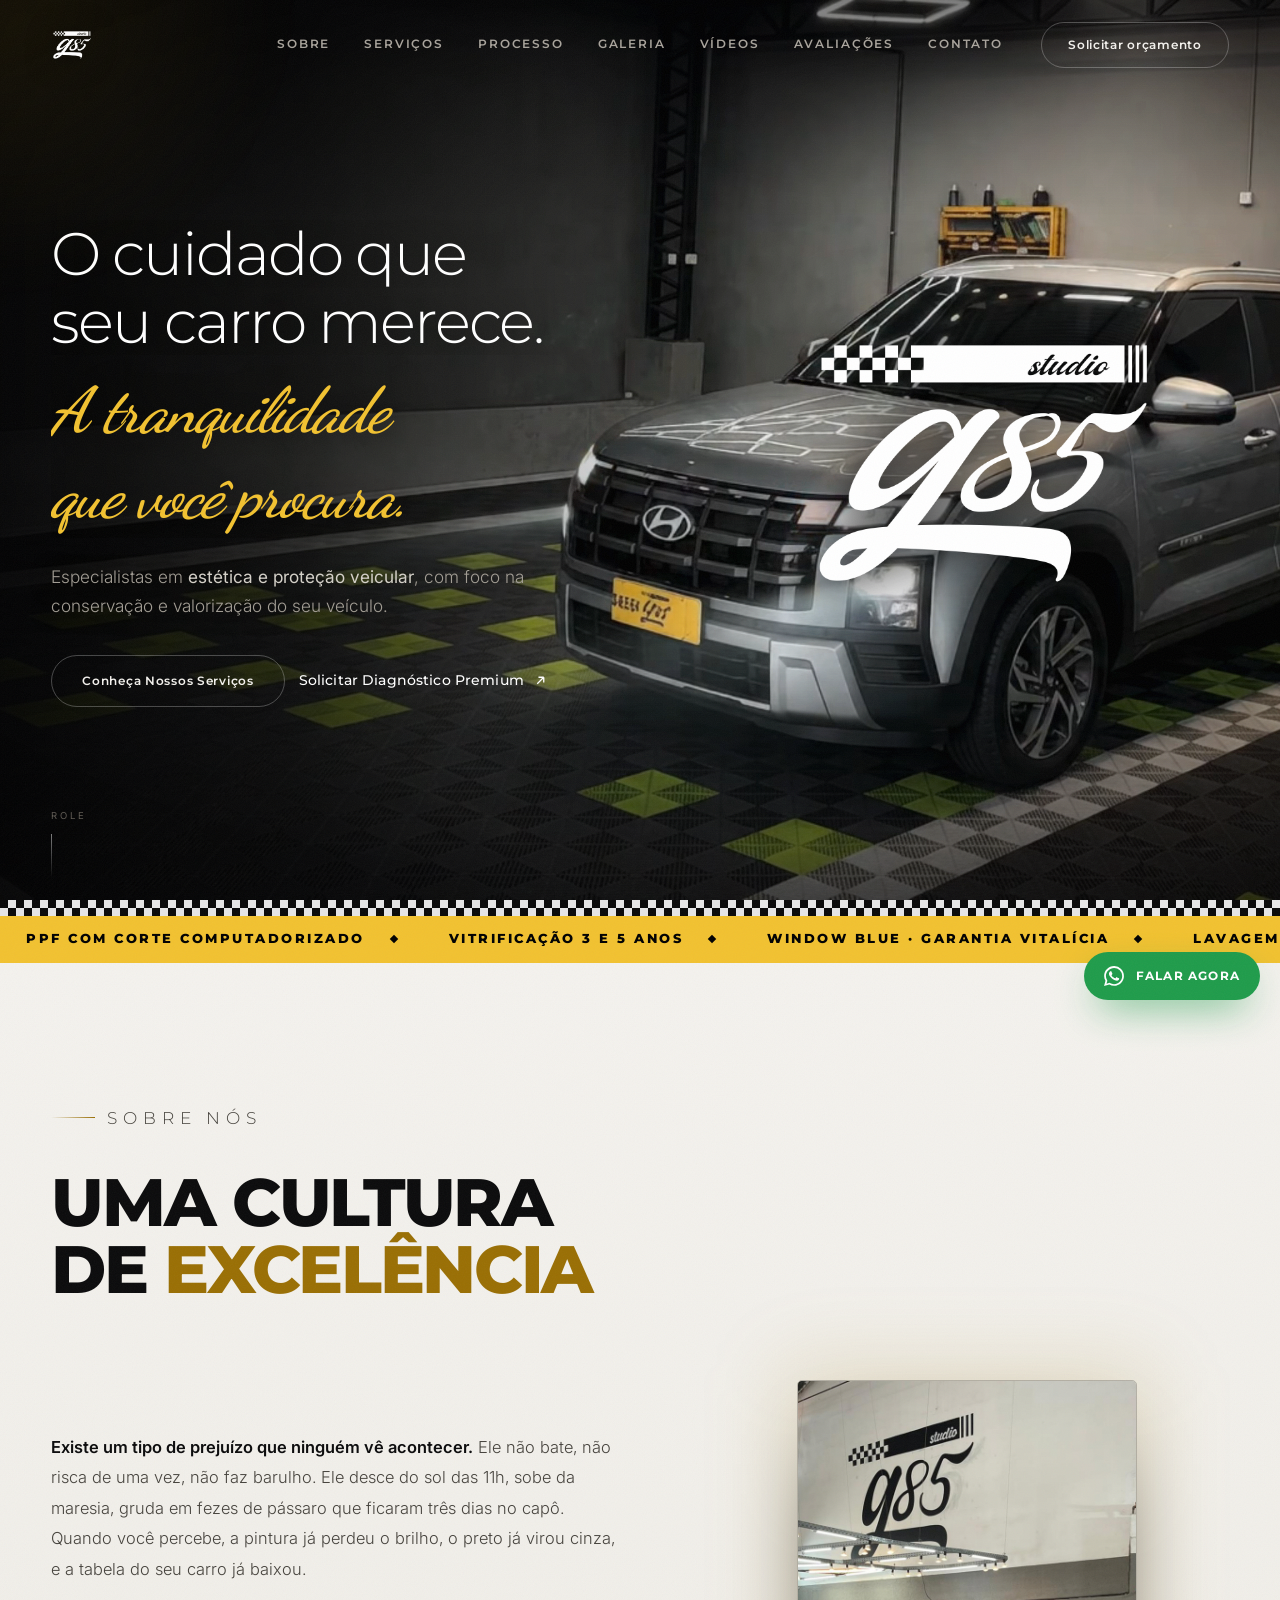
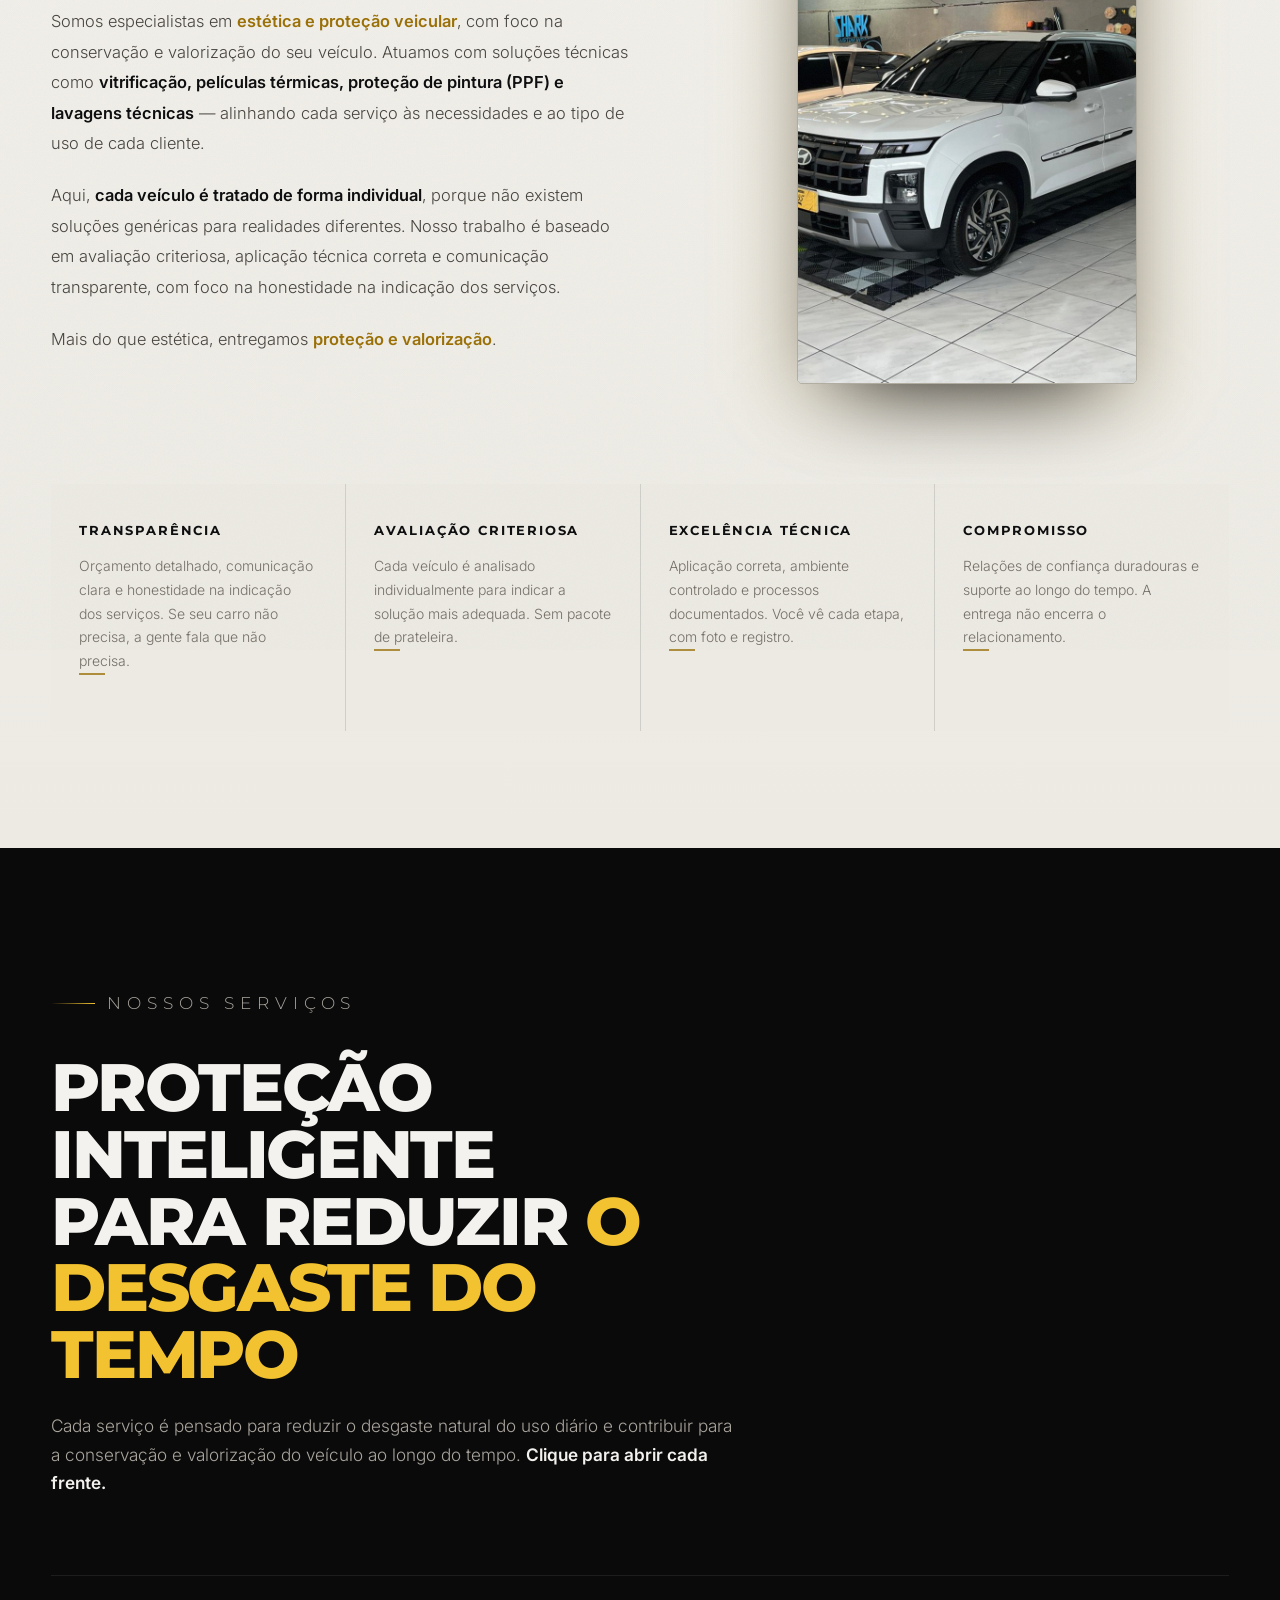
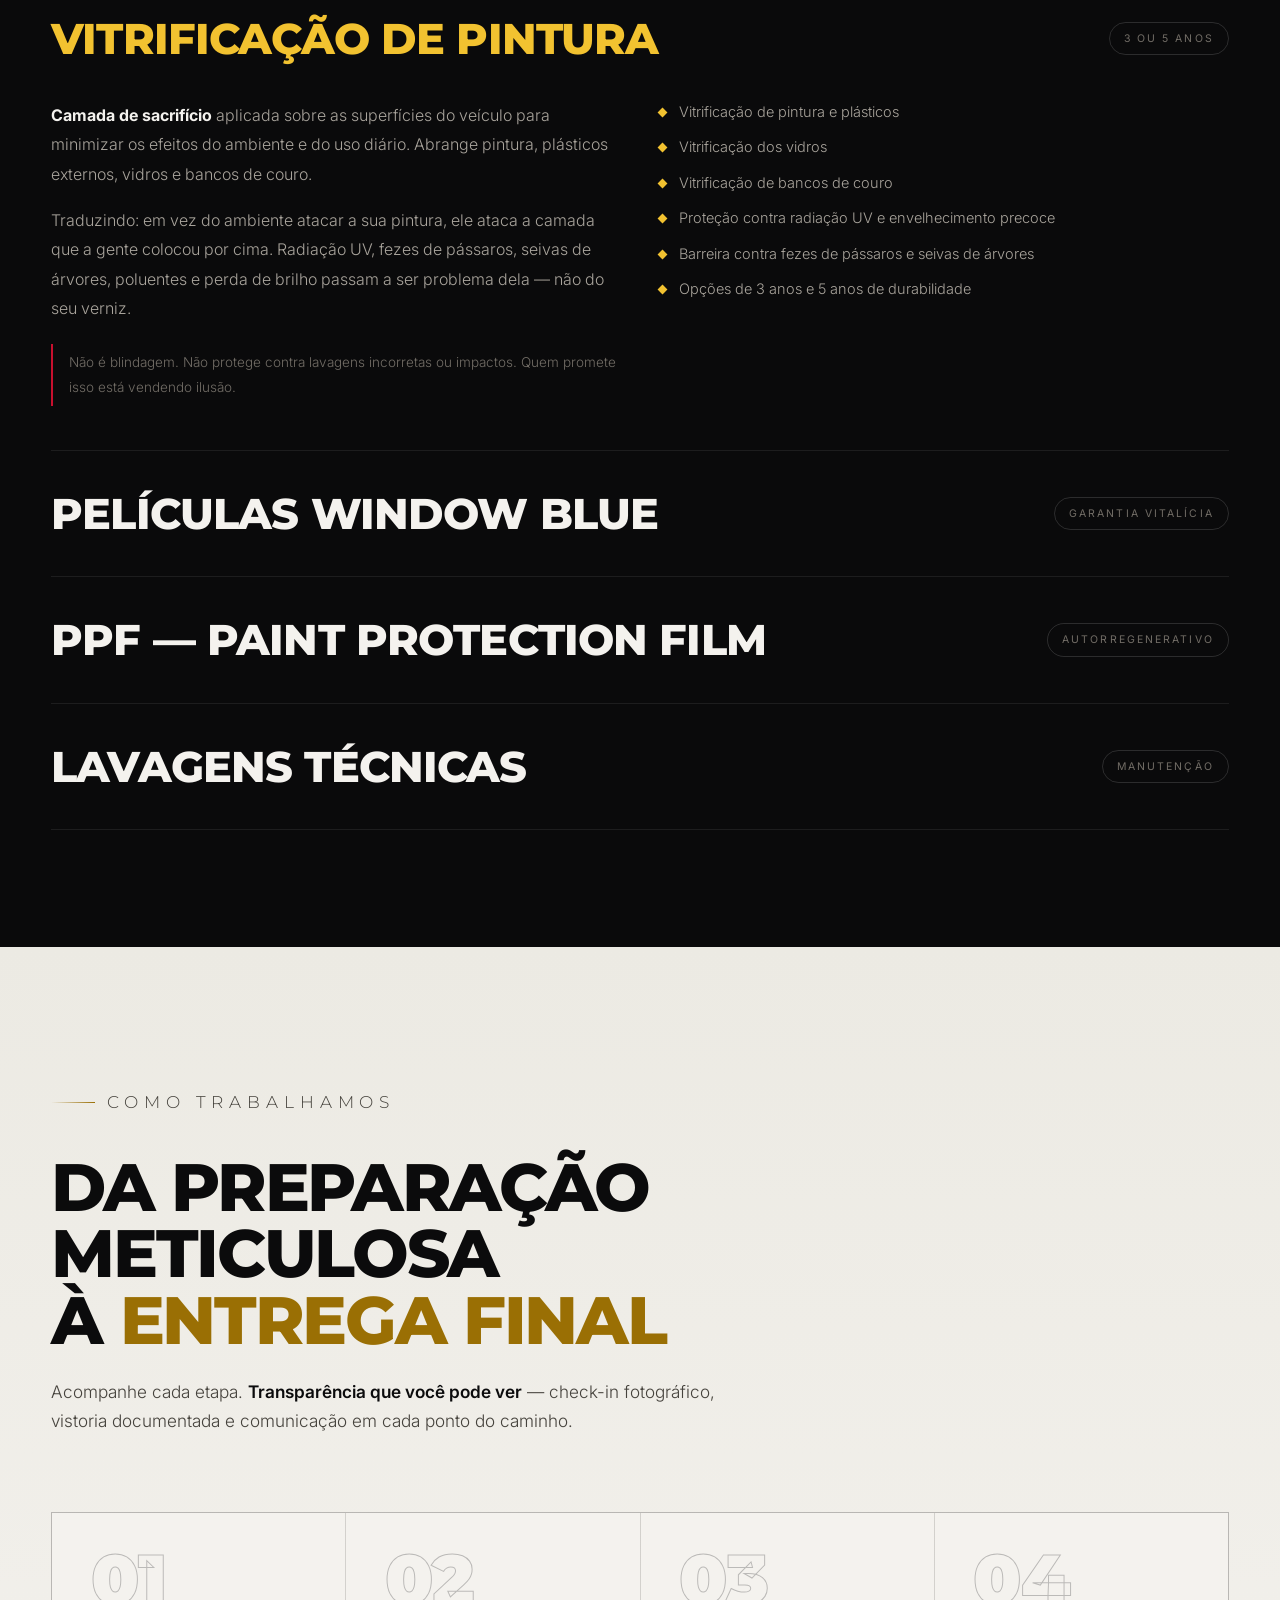
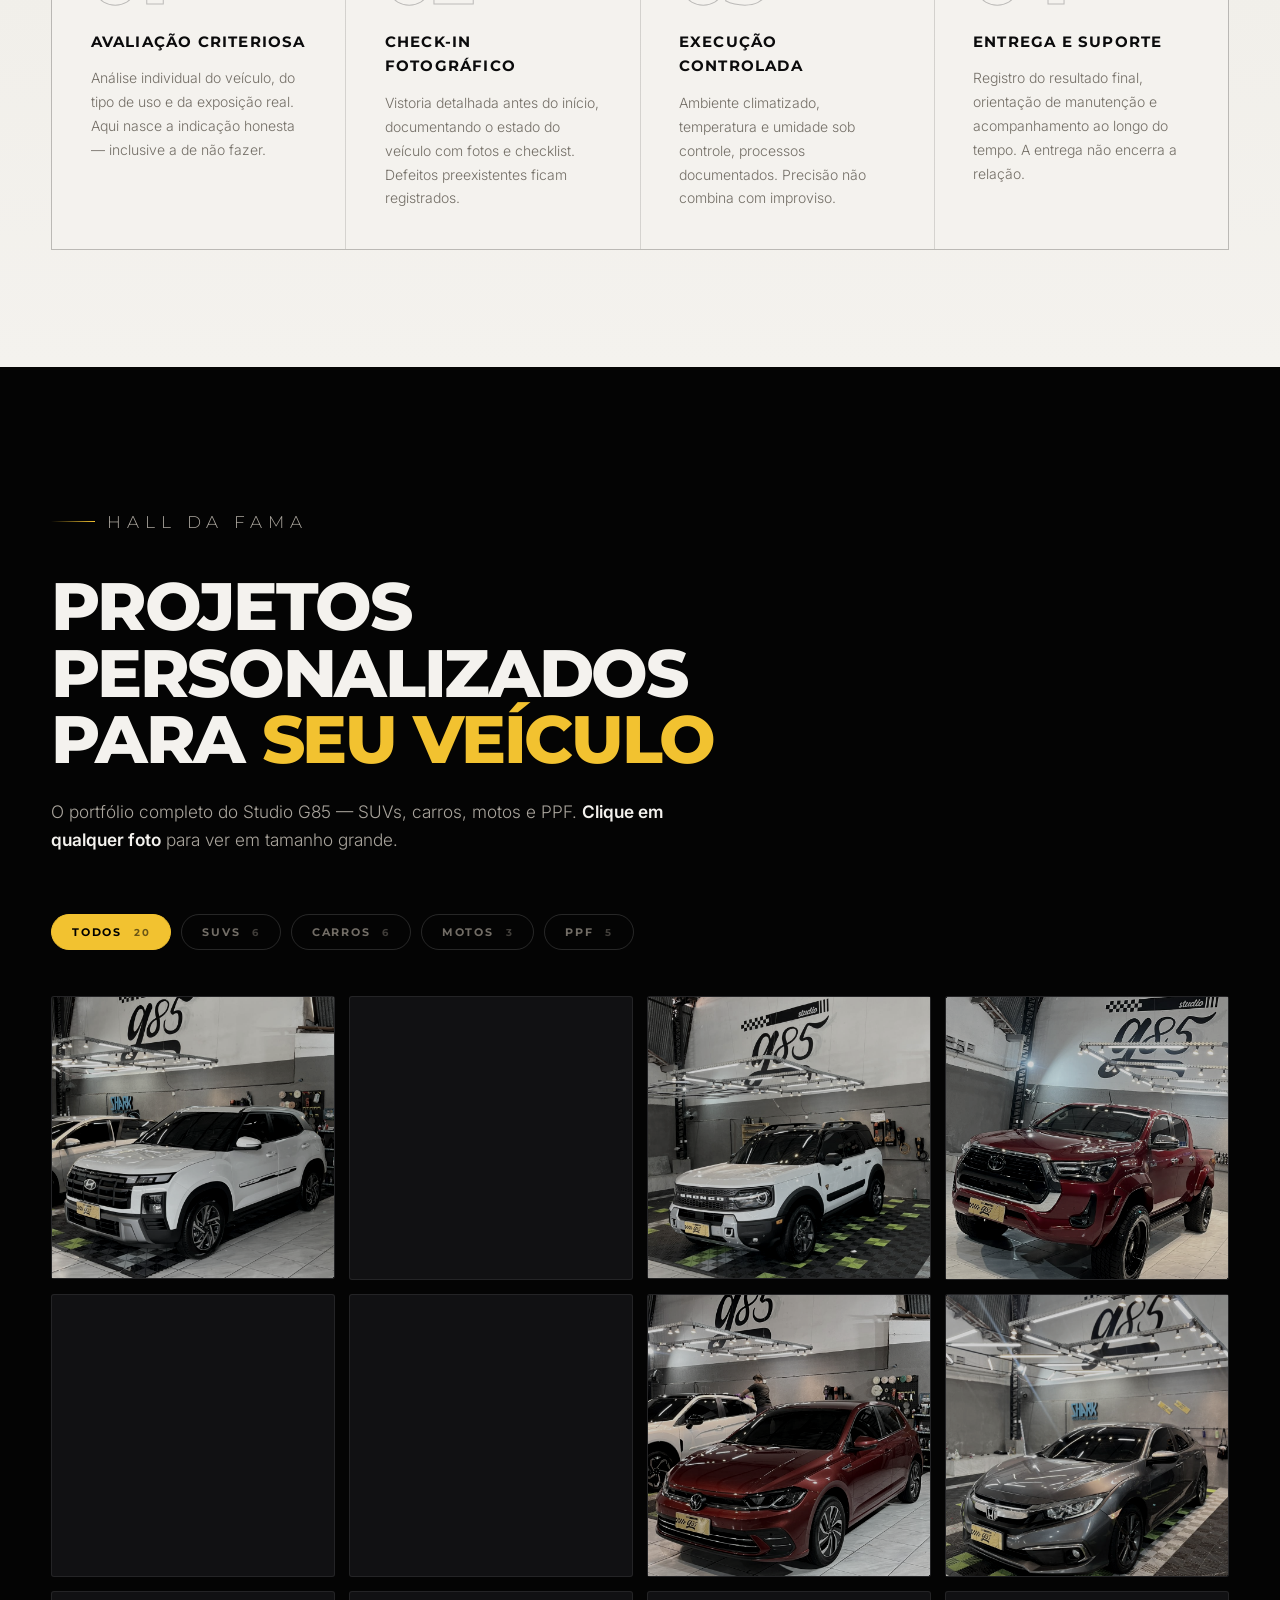
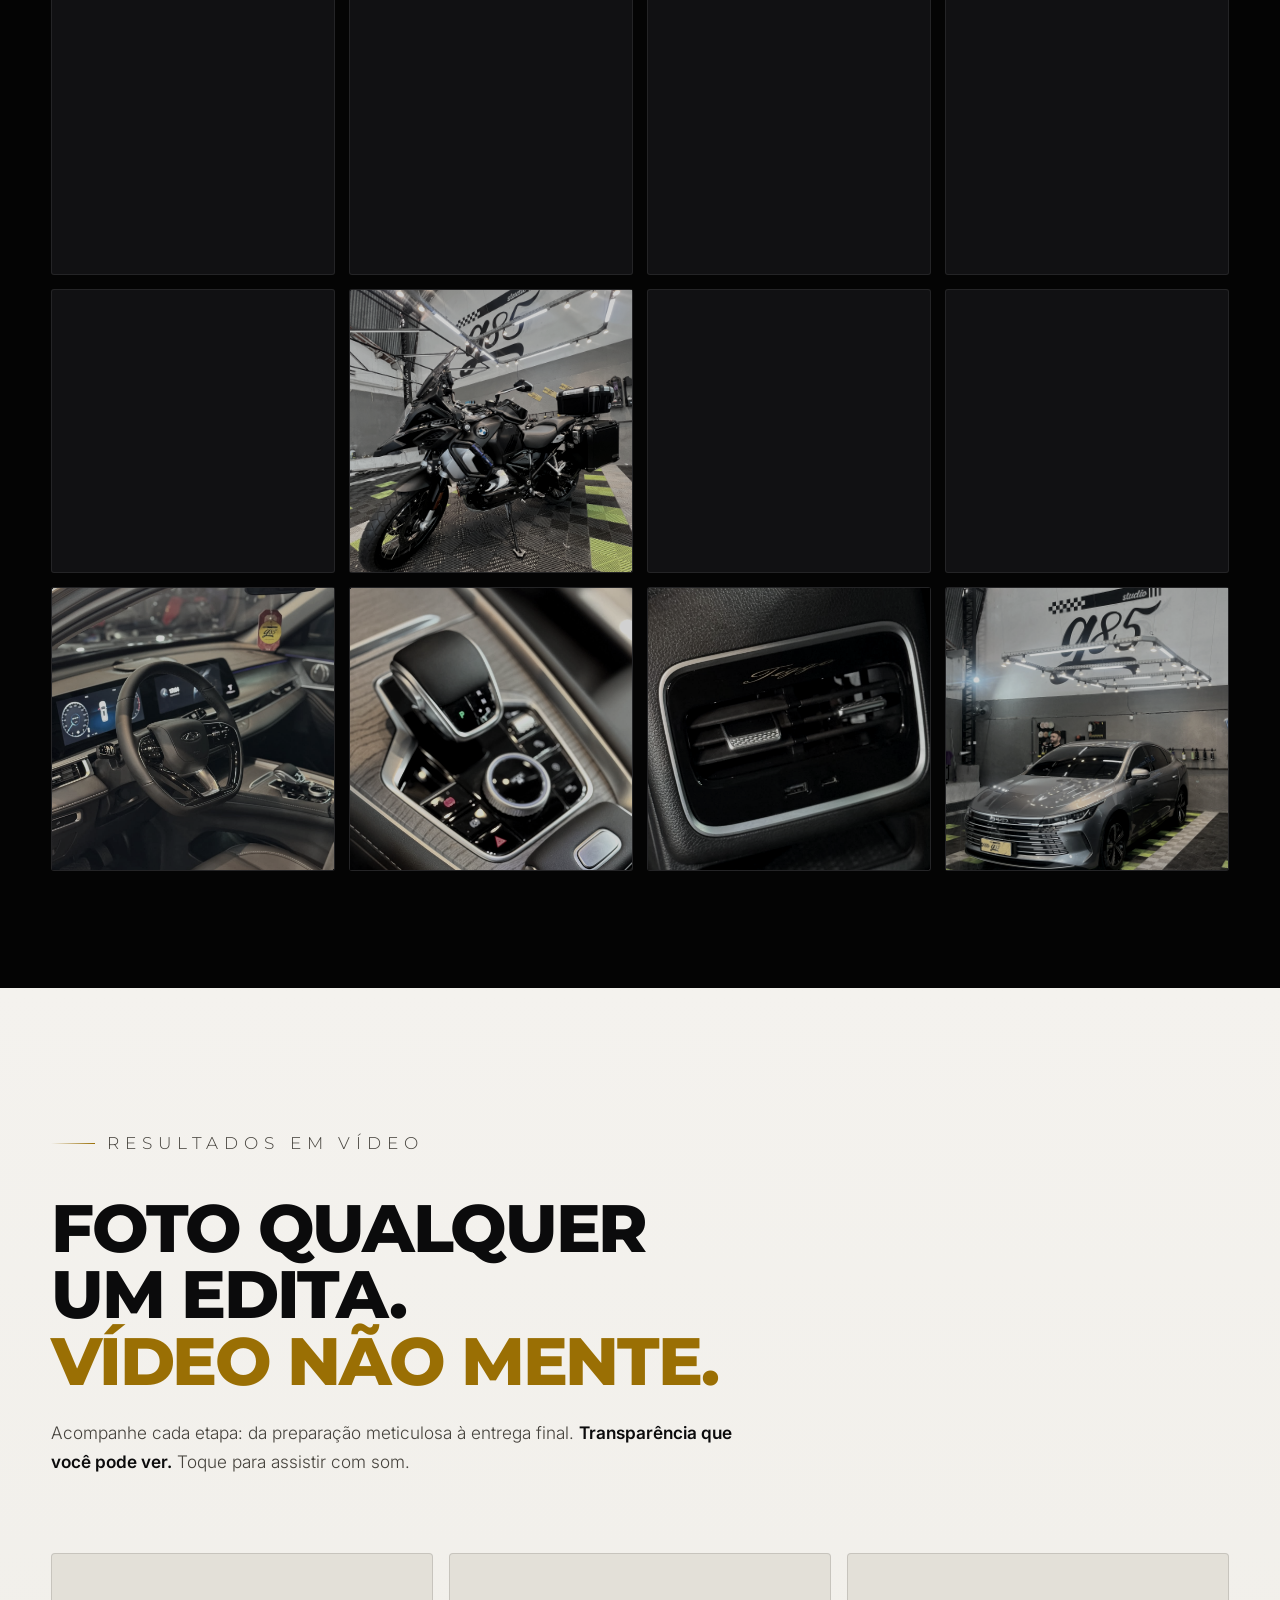
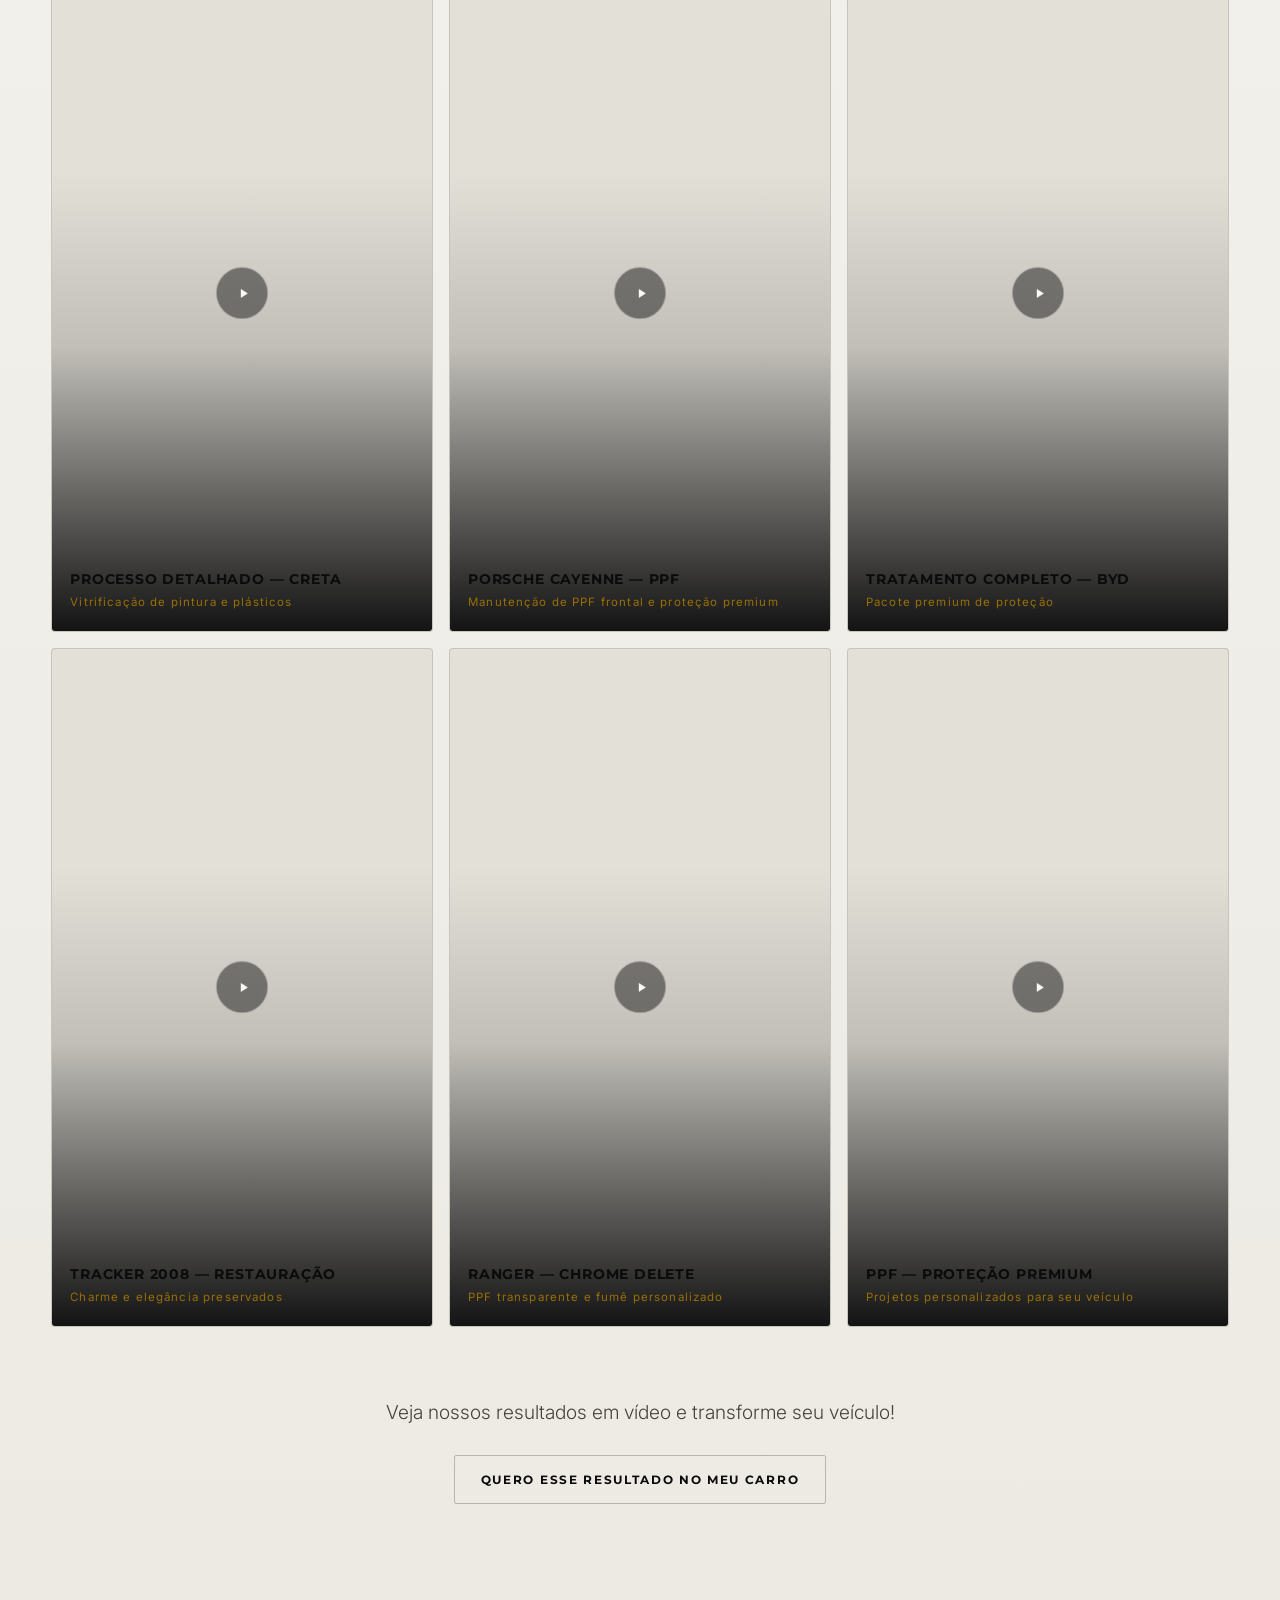
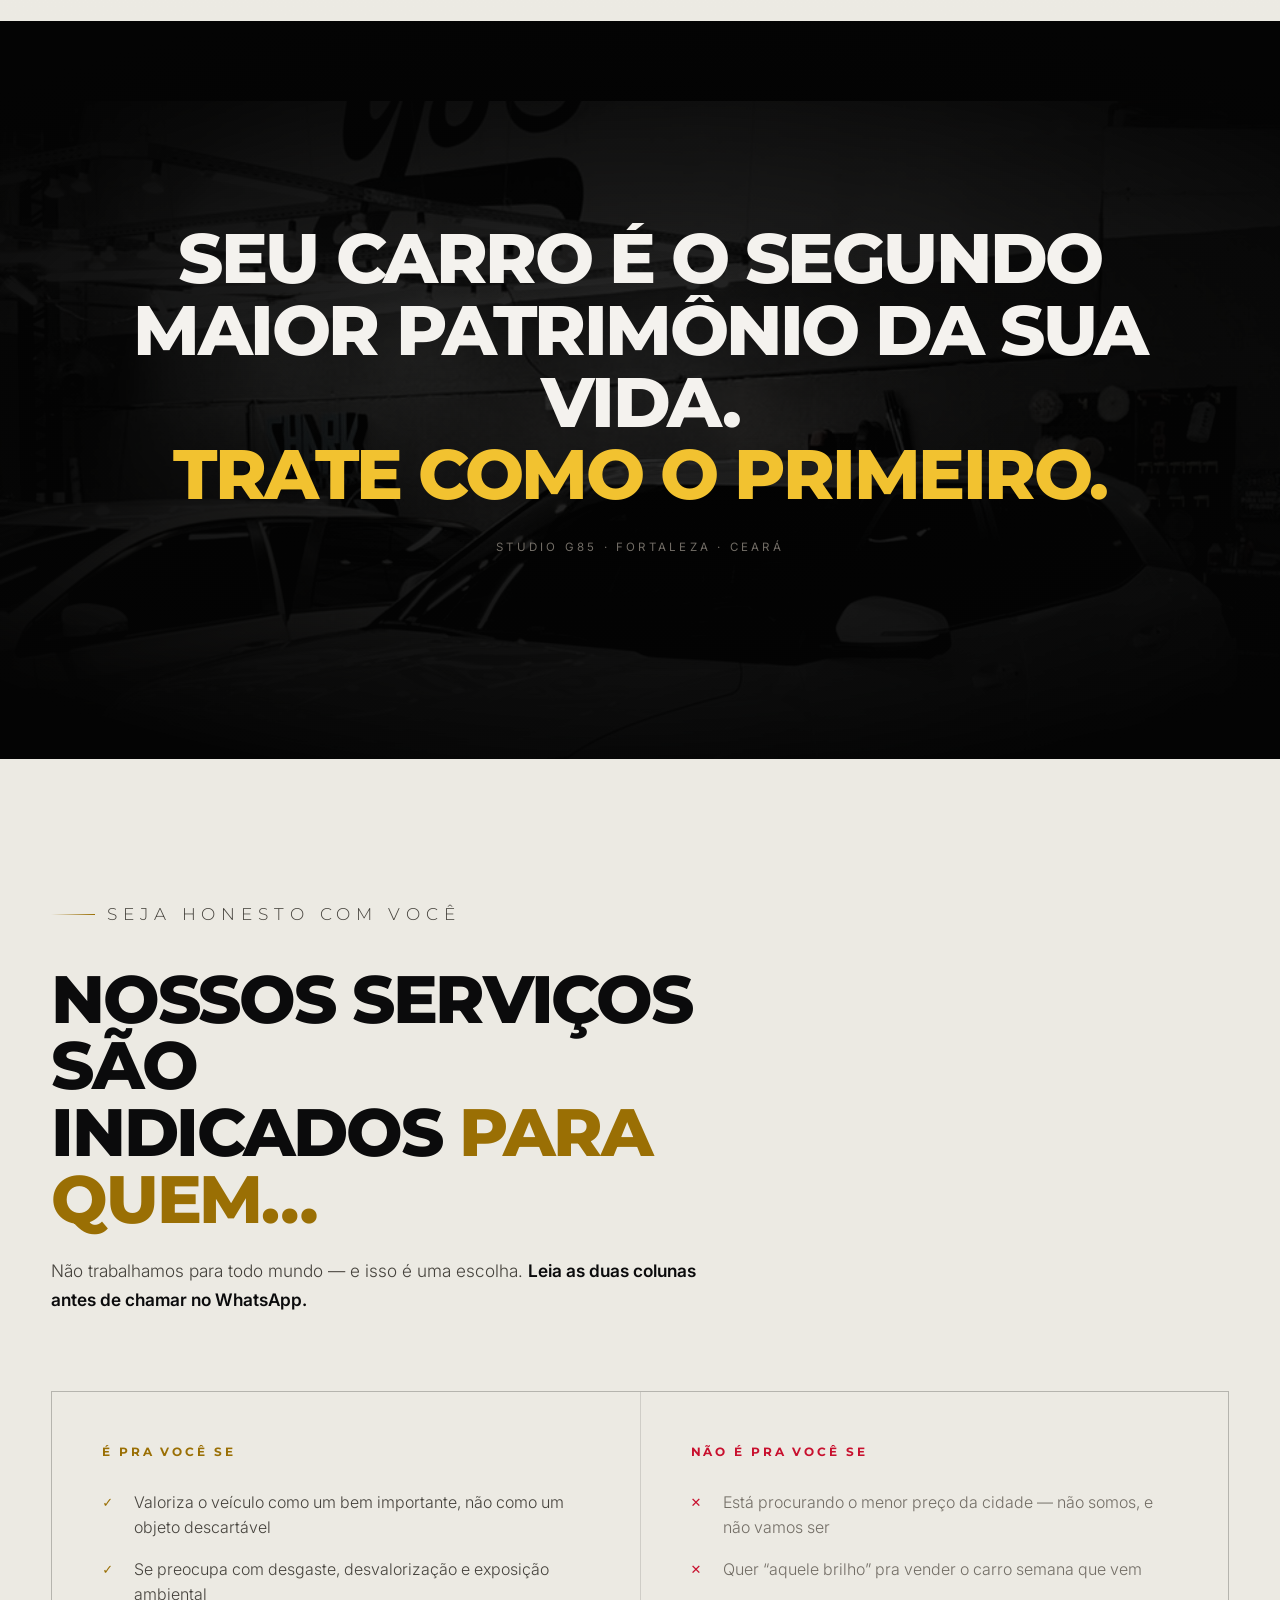
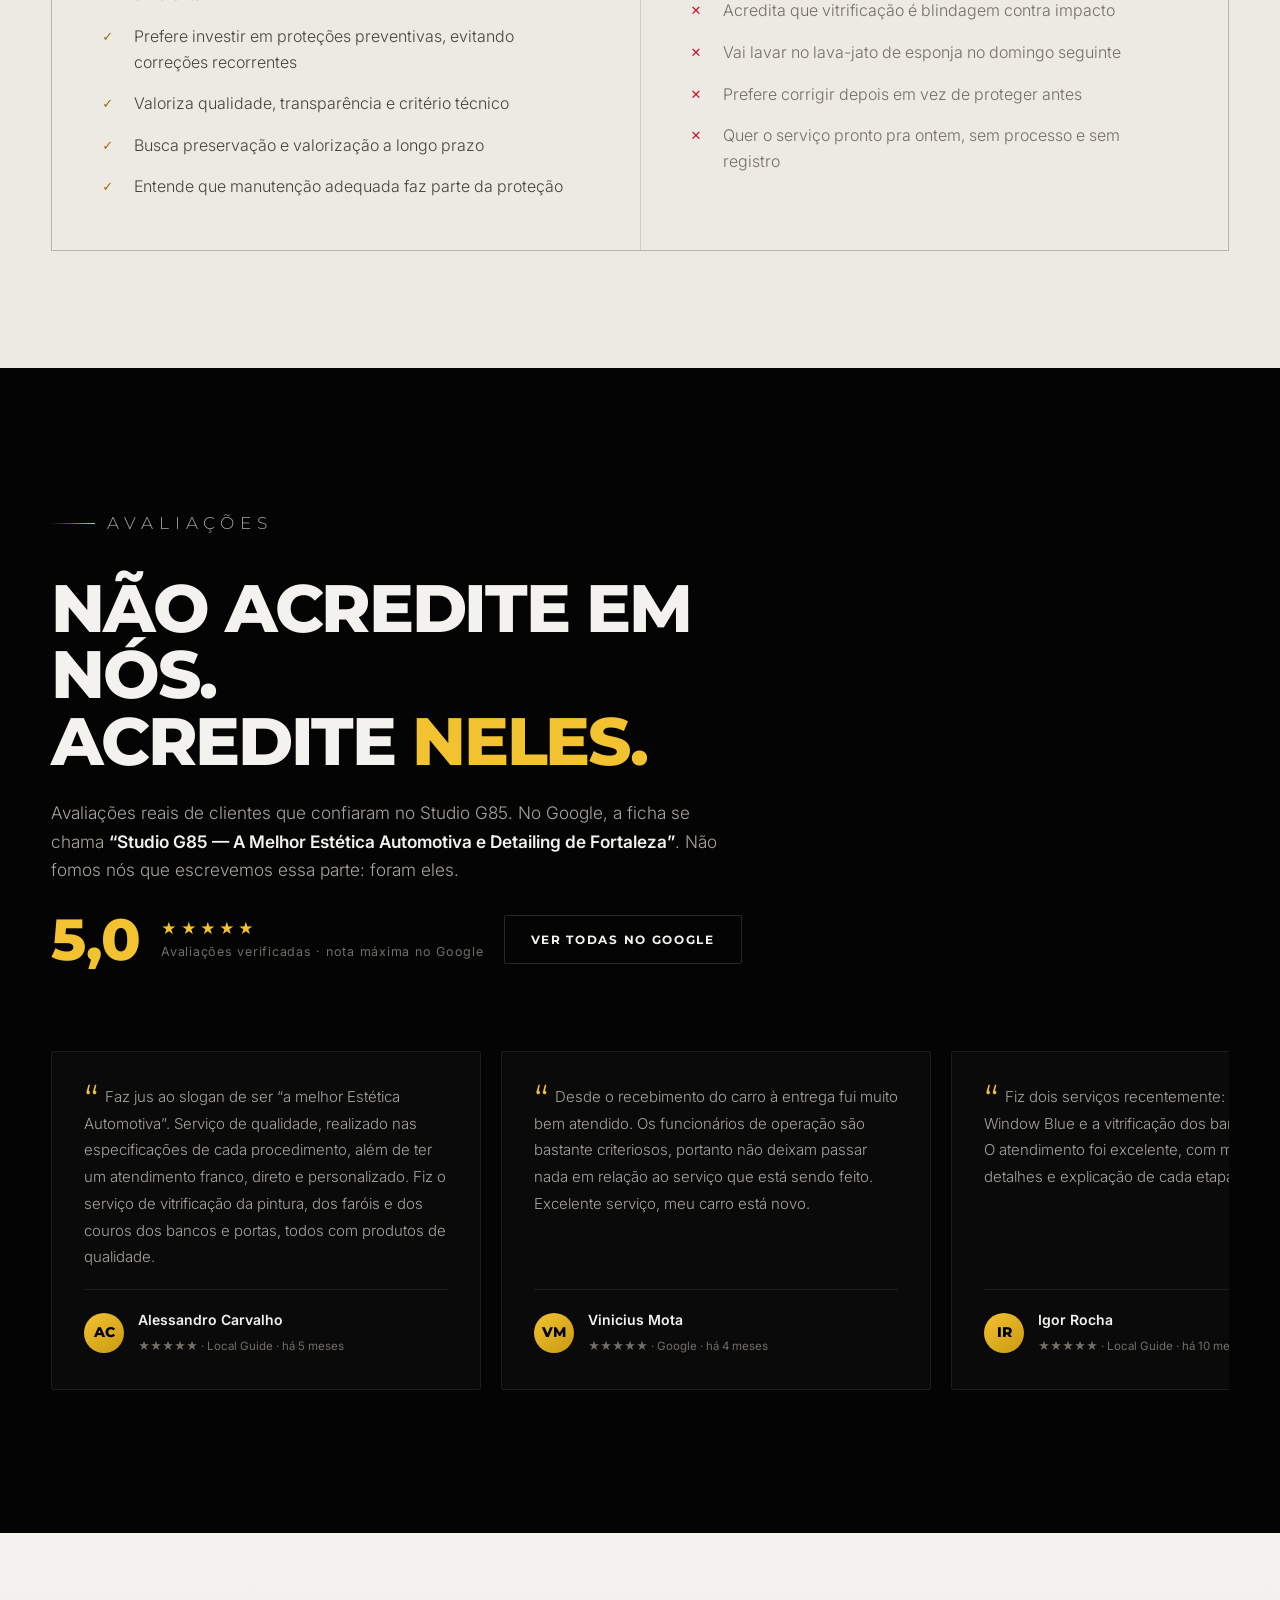
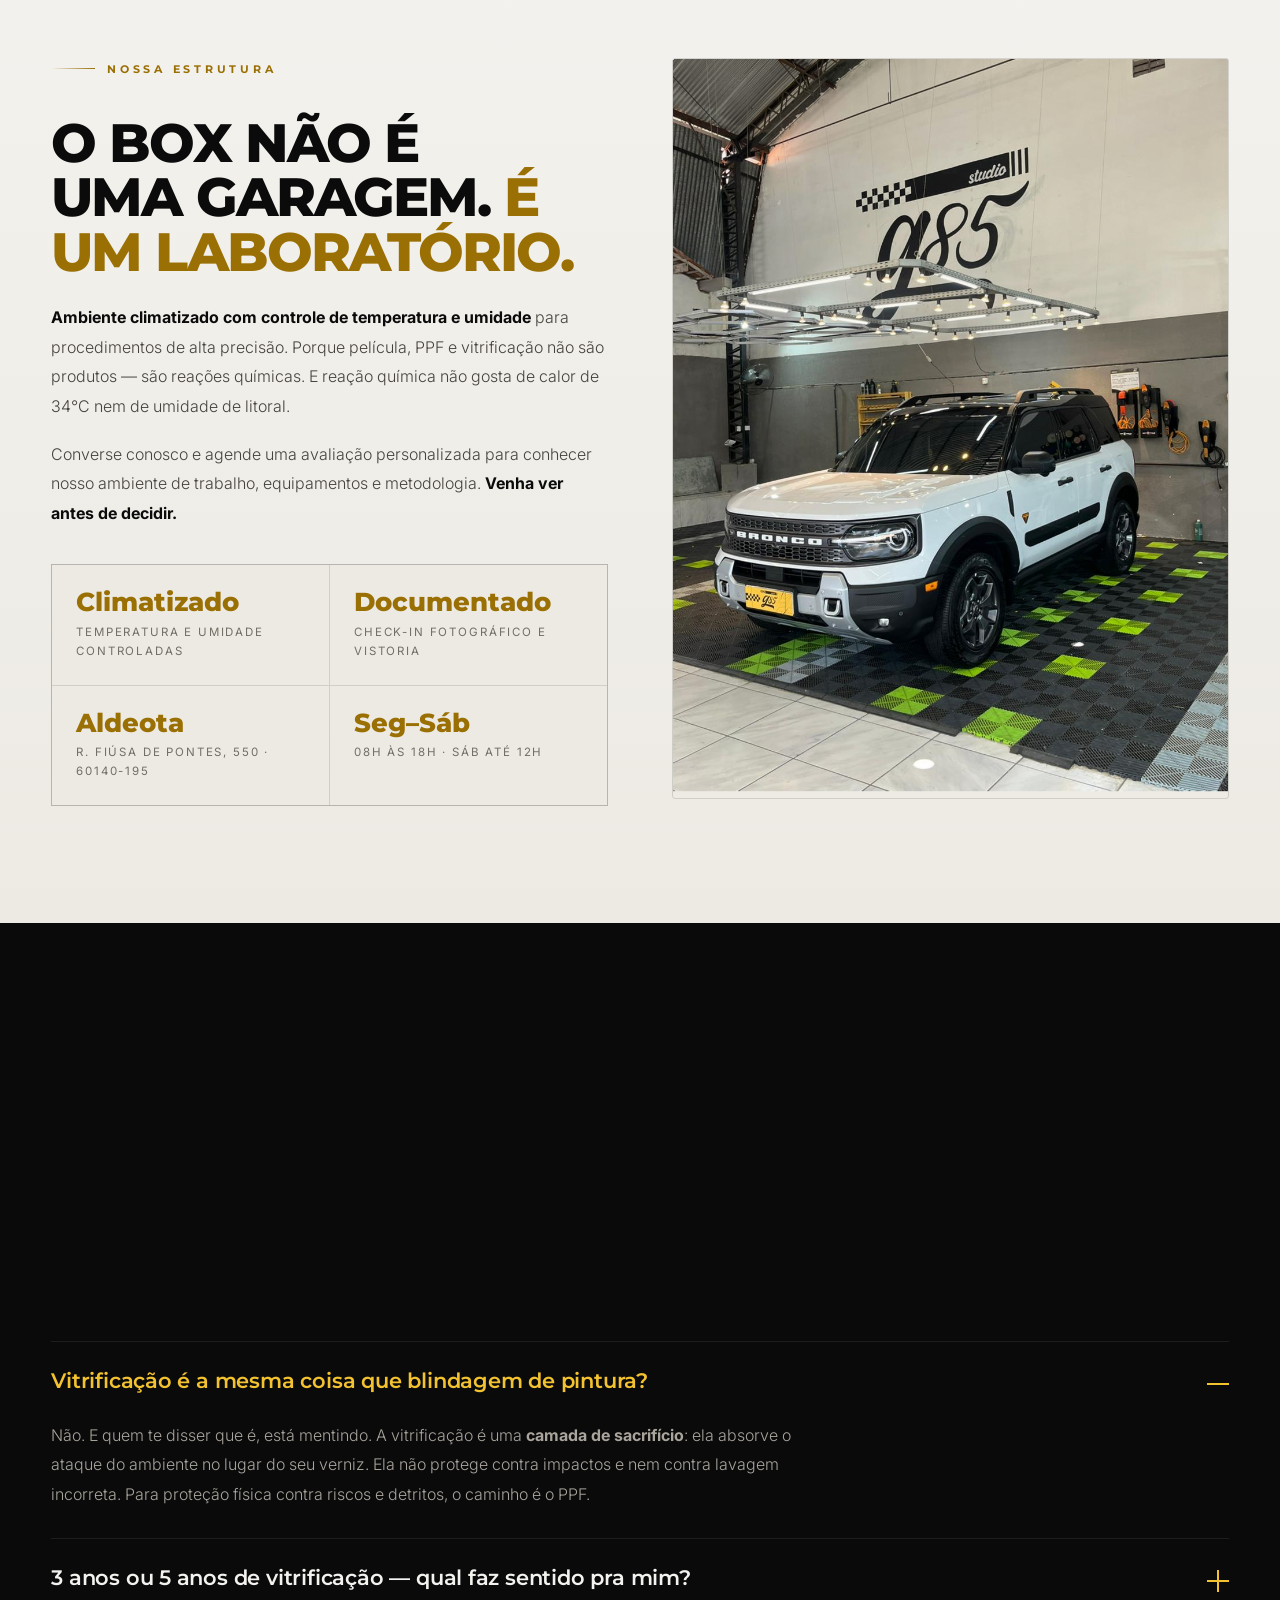
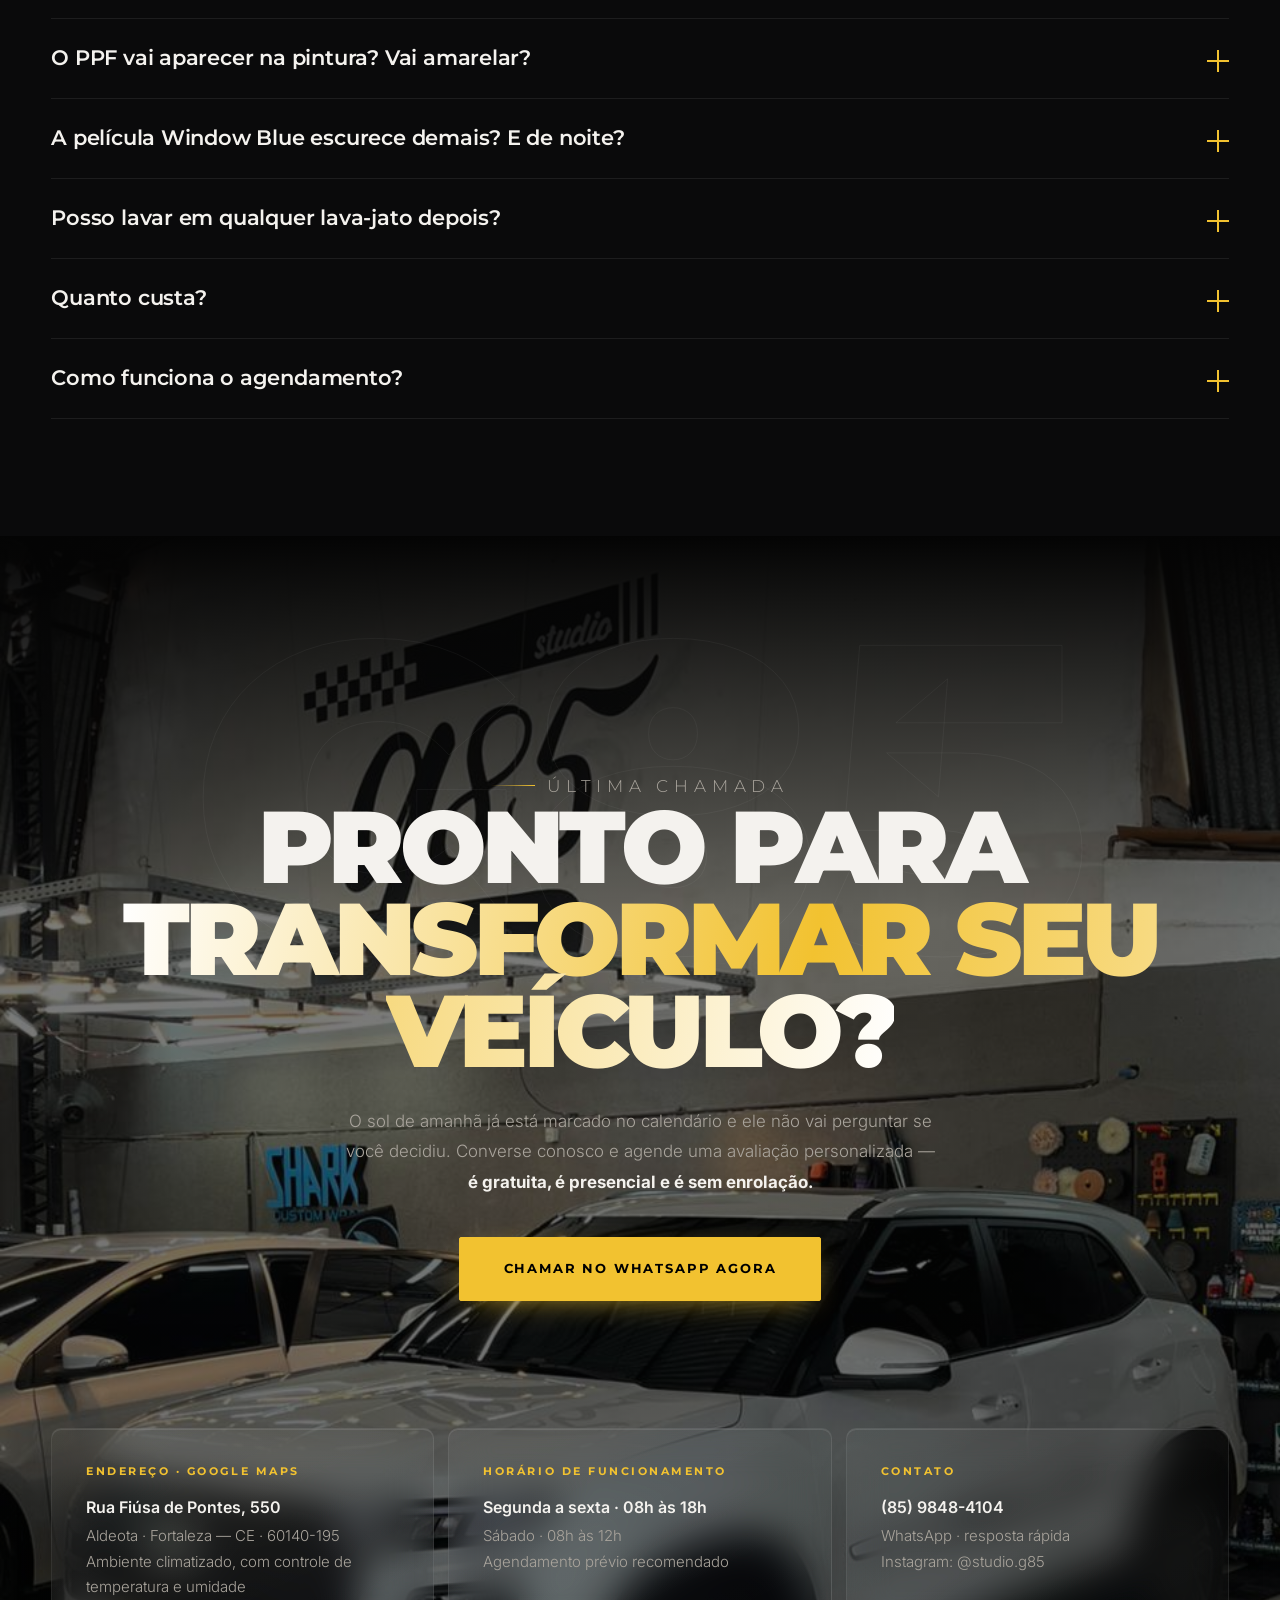
==== index.html @ 5be9460a "Conecta imagens e videos da pasta assets ao index.html Todas as referencias de midia apontavam para " ====
<!DOCTYPE html>
<html lang="pt-BR">
<head>
<meta charset="UTF-8">
<meta name="viewport" content="width=device-width, initial-scale=1.0">
<title>Studio G85 — Proteção, Estética e Valorização Automotiva | Fortaleza</title>
<meta name="description" content="O sol e a maresia de Fortaleza estão comendo a pintura do seu carro agora. Studio G85: PPF, vitrificação cerâmica, Window Blue e lavagem técnica em ambiente climatizado. Aldeota.">
<link rel="icon" type="image/png" href="assets/galeria/favicon.png">

<link rel="preconnect" href="https://fonts.googleapis.com">
<link rel="preconnect" href="https://fonts.gstatic.com" crossorigin>
<link href="https://fonts.googleapis.com/css2?family=Inter:wght@300;400;500;600;700&family=Montserrat:wght@300;400;500;600;700;800;900&family=Dancing+Script:wght@400;600;700&display=swap" rel="stylesheet">

<style>
/* ============================================================
   STUDIO G85 — SISTEMA DE DESIGN
   ============================================================ */
:root{
  --ink:#040404;
  --ink-2:#0a0a0b;
  --ink-3:#111113;
  --smoke:#1a1a1d;
  --stage:#0e0e10;
  --line:rgba(255,255,255,.08);
  --line-2:rgba(255,255,255,.14);
  --paper:#f4f2ee;
  --paper-dim:#a9a49c;
  --paper-mute:#726d66;
  --gold:#f2c230;
  --gold-deep:#c99a12;
  --blood:#c8102e;

  --f-display:'Montserrat',system-ui,sans-serif;
  --f-body:'Inter',system-ui,sans-serif;
  --f-script:'Dancing Script',cursive;

  --shell:min(1240px,92vw);
  --ease:cubic-bezier(.16,1,.3,1);
  --ease-io:cubic-bezier(.65,0,.35,1);
}

*,*::before,*::after{box-sizing:border-box;margin:0;padding:0}
html{scroll-behavior:smooth;-webkit-text-size-adjust:100%}
body{
  background:var(--ink);
  color:var(--paper);
  font-family:var(--f-body);
  font-size:16px;
  line-height:1.65;
  overflow-x:hidden;
  -webkit-font-smoothing:antialiased;
  text-rendering:optimizeLegibility;
}
img{max-width:100%;display:block}
a{color:inherit;text-decoration:none}
::selection{background:var(--gold);color:#000}

/* scrollbar */
::-webkit-scrollbar{width:10px}
::-webkit-scrollbar-track{background:#000}
::-webkit-scrollbar-thumb{background:#26262a;border-radius:99px;border:2px solid #000}
::-webkit-scrollbar-thumb:hover{background:var(--gold-deep)}

/* ---------- GRÃO + VINHETA GLOBAL ---------- */
.grain{
  position:fixed;inset:-150%;z-index:9998;pointer-events:none;opacity:.045;
  background-image:url("data:image/svg+xml,%3Csvg xmlns='http://www.w3.org/2000/svg' width='300' height='300'%3E%3Cfilter id='n'%3E%3CfeTurbulence type='fractalNoise' baseFrequency='.9' numOctaves='4'/%3E%3C/filter%3E%3Crect width='300' height='300' filter='url(%23n)'/%3E%3C/svg%3E");
  animation:grainShift 8s steps(10) infinite;
}
@keyframes grainShift{
  0%{transform:translate(0,0)}10%{transform:translate(-3%,-4%)}20%{transform:translate(-8%,2%)}
  30%{transform:translate(4%,-6%)}40%{transform:translate(-3%,7%)}50%{transform:translate(-8%,3%)}
  60%{transform:translate(6%,0)}70%{transform:translate(0,6%)}80%{transform:translate(3%,10%)}
  90%{transform:translate(-6%,4%)}100%{transform:translate(4%,-2%)}
}
.vignette{position:fixed;inset:0;z-index:9997;pointer-events:none;
  background:radial-gradient(125% 95% at 50% 45%,transparent 55%,rgba(0,0,0,.26) 100%)}

/* ---------- BARRA DE PROGRESSO ---------- */
.progress{position:fixed;top:0;left:0;height:2px;width:100%;z-index:9999;
  background:linear-gradient(90deg,var(--gold),#fff);transform:scaleX(0);transform-origin:0 50%;
  box-shadow:0 0 18px rgba(242,194,48,.7)}

/* ---------- LUZ QUE SEGUE O MOUSE ---------- */
.spotlight{position:fixed;width:620px;height:620px;border-radius:50%;z-index:1;pointer-events:none;
  background:radial-gradient(circle,rgba(242,194,48,.09),transparent 65%);
  filter:blur(28px);transform:translate3d(-50%,-50%,0);opacity:0;transition:opacity .6s}
body.pointer-fine .spotlight{opacity:1}

/* ============================================================
   NAV
   ============================================================ */
.nav{
  position:fixed;top:0;left:0;right:0;z-index:900;
  display:flex;align-items:center;justify-content:space-between;
  padding:22px calc((100vw - var(--shell))/2);
  transition:padding .5s var(--ease),background .5s var(--ease),border-color .5s;
  border-bottom:1px solid transparent;
}
.nav.stuck{
  padding:12px calc((100vw - var(--shell))/2);
  background:rgba(4,4,4,.78);
  backdrop-filter:blur(22px) saturate(160%);
  -webkit-backdrop-filter:blur(22px) saturate(160%);
  border-bottom-color:var(--line);
}
.nav__logo{height:42px;width:auto;transition:height .5s var(--ease);filter:drop-shadow(0 2px 14px rgba(0,0,0,.6))}
.nav.stuck .nav__logo{height:32px}
.nav__links{display:flex;gap:34px;align-items:center;
  position:absolute;left:50%;transform:translateX(-50%)}
.nav__links a{
  font-family:var(--f-display);font-size:11.5px;font-weight:600;letter-spacing:.16em;
  text-transform:uppercase;color:var(--paper-dim);position:relative;padding:6px 0;transition:color .35s;
}
.nav__links a::after{
  content:'';position:absolute;left:0;bottom:0;height:1px;width:100%;background:var(--gold);
  transform:scaleX(0);transform-origin:100% 50%;transition:transform .5s var(--ease);
}
.nav__links a:hover{color:var(--paper)}
.nav__links a:hover::after{transform:scaleX(1);transform-origin:0 50%}

.btn{
  display:inline-flex;align-items:center;gap:10px;position:relative;overflow:hidden;
  font-family:var(--f-display);font-size:12px;font-weight:700;letter-spacing:.14em;text-transform:uppercase;
  padding:14px 26px;border-radius:2px;border:1px solid var(--gold);color:#000;background:var(--gold);
  transition:transform .4s var(--ease),box-shadow .4s var(--ease),color .4s;
  box-shadow:0 8px 30px -12px rgba(242,194,48,.8);
  white-space:nowrap;cursor:pointer;
}
.btn::before{content:'';position:absolute;inset:0;background:#fff;transform:translateY(101%);transition:transform .5s var(--ease);z-index:-1}
.btn:hover{transform:translateY(-3px);box-shadow:0 16px 40px -14px rgba(242,194,48,.9)}
.btn:hover::before{transform:translateY(0)}
.btn--ghost{background:transparent;color:var(--paper);border-color:var(--line-2);box-shadow:none}
.btn--ghost::before{background:var(--paper)}
.btn--ghost:hover{color:#000;border-color:var(--paper)}
.btn span{position:relative;z-index:2}

/* botão pílula (nav) — no espírito da referência */
.btn--pill{
  background:transparent;color:var(--paper);border:1px solid rgba(255,255,255,.26);
  border-radius:99px;padding:12px 26px;box-shadow:none;
  font-size:12px;font-weight:600;letter-spacing:.06em;text-transform:none;
}
.btn--pill::before{background:var(--paper)}
.btn--pill:hover{color:#000;border-color:var(--paper);transform:translateY(-2px);box-shadow:none}

.nav__burger{display:none;flex-direction:column;gap:5px;background:none;border:0;cursor:pointer;padding:8px}
.nav__burger i{display:block;width:24px;height:2px;background:var(--paper);transition:transform .4s var(--ease),opacity .3s}
.nav__burger.open i:nth-child(1){transform:translateY(7px) rotate(45deg)}
.nav__burger.open i:nth-child(2){opacity:0}
.nav__burger.open i:nth-child(3){transform:translateY(-7px) rotate(-45deg)}


/* ============================================================
   HERO
   ============================================================ */
/* palco: moldura arredondada sobre fundo grafite */
.hero{background:#020203;min-height:min(100svh,var(--heroH,100svh));display:flex}
.hero__stage{
  position:relative;flex:1;display:flex;align-items:center;
  overflow:hidden;isolation:isolate;
  padding:clamp(112px,14vh,160px) 0 clamp(88px,11vh,120px);
  background:#020203;
}

/* foto de fundo: carro à direita, parede vazia à esquerda para o texto */
.hero__bg{position:absolute;inset:0;z-index:0;overflow:hidden}
.hero__bgInner{position:absolute;inset:0}
.hero__bg img,.hero__bg video{
  width:100%;height:100%;object-fit:cover;object-position:center;
  filter:contrast(1.03) brightness(1.01) saturate(1.05);
  display:block;
}
/* o vídeo entra por cima do poster com um fade quando começa a tocar */
.hero__bg video{position:absolute;inset:0;opacity:0;transition:opacity 1.1s var(--ease)}
.hero__bg video.ready{opacity:1}
/* scrim direcional: apaga a esquerda, preserva o carro à direita */
.hero__stage::after{
  content:'';position:absolute;inset:0;z-index:1;pointer-events:none;
  background:
    linear-gradient(90deg,rgba(2,2,3,.9) 0%,rgba(2,2,3,.66) 22%,rgba(2,2,3,.26) 42%,transparent 58%),
    linear-gradient(180deg,rgba(2,2,3,.52) 0%,transparent 24%),
    linear-gradient(0deg,rgba(2,2,3,.6) 0%,transparent 26%);
}
@media(max-width:900px){
  .hero__bg img,.hero__bg video{object-position:70% 60%}
  .hero__stage::after{
    background:
      linear-gradient(180deg,rgba(2,2,3,.86) 0%,rgba(2,2,3,.6) 40%,rgba(2,2,3,.2) 60%,rgba(2,2,3,.82) 100%);
  }
}

/* conteúdo alinhado à esquerda, na mesma coluna da logo do nav */
.hero__content{position:relative;z-index:3;width:var(--shell);margin:0 auto;text-align:left}
.hero__content>*{max-width:min(660px,92%)}
.eyebrow{
  display:inline-flex;align-items:center;gap:12px;margin-bottom:22px;
  font-family:var(--f-display);font-size:11px;font-weight:700;letter-spacing:.34em;text-transform:uppercase;
  color:var(--gold);
}
.eyebrow::before{content:'';width:44px;height:1px;background:linear-gradient(90deg,transparent,var(--gold))}
/* variação da hero: neutra e centralizada */
.hero .eyebrow{margin-bottom:26px;font-size:10.5px;font-weight:600;letter-spacing:.32em;color:var(--paper-mute)}
.hero .eyebrow::before{width:34px;background:linear-gradient(90deg,transparent,rgba(255,255,255,.4))}
.hero .eyebrow::after{content:'';width:34px;height:1px;background:linear-gradient(270deg,transparent,rgba(255,255,255,.4))}

.hero__logo{
  height:clamp(58px,8.4vw,104px);width:auto;margin-bottom:clamp(20px,2.6vw,32px);
  filter:
    drop-shadow(0 0 16px rgba(0,0,0,.55))
    drop-shadow(0 0 46px rgba(0,0,0,.4))
    drop-shadow(0 8px 26px rgba(0,0,0,.3));
}

/* >>> EXPERIMENTO: logo à direita do texto (apenas desktop) <<< */
@media(min-width:761px){
  .hero__content{display:flex;align-items:center;gap:clamp(32px,5vw,76px)}
  .hero__content>*{max-width:none}
  .hero__txt{flex:1 1 0;min-width:0;max-width:660px}
  .hero__logo{
    order:2;flex:0 0 clamp(285px,31%,440px);
    width:clamp(285px,31%,440px);height:auto;margin-bottom:0;
    transform:translateX(clamp(0px,2vw,32px));
  }
}
/* >>> FIM DO EXPERIMENTO <<< */

h1.hero__title{
  font-family:var(--f-display);font-weight:300;
  font-size:clamp(2.05rem,4.9vw,3.75rem);line-height:1.12;letter-spacing:-.032em;
  color:#fff;text-shadow:0 4px 40px rgba(0,0,0,.7);
  text-wrap:balance;
}
/* segunda linha manuscrita, como no site.
   display:block + line-height folgado para os descendentes (q, ç, p)
   caberem dentro da máscara de reveal (.lines span{overflow:hidden}) */
h1.hero__title em{
  font-family:var(--f-script);font-style:italic;font-weight:600;color:var(--gold);
  font-size:1.06em;line-height:1.34;display:block;
  margin-top:.16em;padding-top:.04em;
  text-wrap:balance;
}

.hero__sub{
  margin:24px 0 0;max-width:46ch;font-weight:300;line-height:1.7;
  font-size:clamp(1rem,1.35vw,1.12rem);color:#a29d94;
  text-shadow:0 2px 22px rgba(0,0,0,.8);
  text-wrap:pretty;
}
.hero__sub b{color:#d5d1c9;font-weight:400}

.hero__cta{display:flex;flex-wrap:wrap;gap:14px;margin-top:34px;align-items:center}
.hero__cta .btn{padding:15px 30px}

.link-cta{
  display:inline-flex;align-items:center;gap:10px;margin-top:38px;position:relative;
  font-family:var(--f-display);font-size:14px;font-weight:500;letter-spacing:.01em;color:#fff;
}
.link-cta svg{width:13px;height:13px;transition:transform .5s var(--ease)}
.link-cta::after{content:'';position:absolute;left:0;bottom:-7px;height:1px;width:100%;
  background:rgba(255,255,255,.45);transform:scaleX(0);transform-origin:100% 50%;
  transition:transform .6s var(--ease)}
.link-cta:hover::after{transform:scaleX(1);transform-origin:0 50%}
.link-cta:hover svg{transform:translate(4px,-4px)}

.scrollhint{position:absolute;bottom:22px;left:calc((100% - var(--shell))/2);z-index:4;
  display:flex;flex-direction:column;align-items:flex-start;gap:10px;
  font-size:9.5px;letter-spacing:.3em;text-transform:uppercase;color:#615c55}
.scrollhint i{display:block;width:1px;height:44px;background:linear-gradient(180deg,rgba(255,255,255,.5),transparent);
  animation:drop 2.2s var(--ease-io) infinite}
@keyframes drop{0%{transform:scaleY(0);transform-origin:0 0}45%{transform:scaleY(1);transform-origin:0 0}
  55%{transform:scaleY(1);transform-origin:0 100%}100%{transform:scaleY(0);transform-origin:0 100%}}

/* ============================================================
   MARQUEE / FAIXA QUADRICULADA
   ============================================================ */
.checker{height:16px;width:100%;
  background:
    repeating-conic-gradient(#fff 0 25%,#0a0a0a 0 50%) 0 0/16px 16px;
  opacity:.9}
.marquee{background:var(--gold);color:#000;overflow:hidden;padding:13px 0;position:relative;z-index:5}
.marquee__track{display:flex;gap:0;width:max-content;animation:slide 32s linear infinite}
.marquee:hover .marquee__track{animation-play-state:paused}
@keyframes slide{to{transform:translateX(-50%)}}
.marquee span{
  font-family:var(--f-display);font-weight:800;font-size:12.5px;letter-spacing:.2em;text-transform:uppercase;
  padding:0 26px;display:inline-flex;align-items:center;gap:26px;white-space:nowrap;
}
.marquee span::after{content:'';width:6px;height:6px;background:#000;transform:rotate(45deg)}

/* ============================================================
   ESTRUTURA DE SEÇÃO
   ============================================================ */
section{position:relative}
.shell{width:var(--shell);margin:0 auto}
.pad{padding:clamp(90px,13vh,160px) 0}
.sechead{margin-bottom:clamp(46px,6vw,80px);max-width:72ch}
.sechead h2{
  font-family:var(--f-display);font-weight:800;text-transform:uppercase;
  font-size:clamp(2rem,5.2vw,4.2rem);line-height:1;letter-spacing:-.035em;margin-top:16px;
}
.sechead h2 em{font-style:normal;color:var(--gold)}
.sechead p{margin-top:24px;color:var(--paper-dim);font-size:clamp(1rem,1.35vw,1.14rem);font-weight:300;max-width:62ch}
.sechead p b{color:var(--paper);font-weight:600}

/* número gigante de fundo */
.ghostnum{
  position:absolute;font-family:var(--f-display);font-weight:900;font-size:clamp(14rem,34vw,30rem);
  line-height:.75;color:transparent;-webkit-text-stroke:1px rgba(255,255,255,.045);
  pointer-events:none;user-select:none;z-index:0;
}

/* ============================================================
   REVEALS
   ============================================================ */
.r{opacity:0;transform:translateY(46px);transition:opacity 1s var(--ease),transform 1.1s var(--ease)}
.r.in{opacity:1;transform:none}
.r-l{opacity:0;transform:translateX(-56px)}
.r-l.in{opacity:1;transform:none;transition:opacity 1s var(--ease),transform 1.1s var(--ease)}
.r-r{opacity:0;transform:translateX(56px)}
.r-r.in{opacity:1;transform:none;transition:opacity 1s var(--ease),transform 1.1s var(--ease)}
.r-s{opacity:0;transform:scale(1.09)}
.r-s.in{opacity:1;transform:none;transition:opacity 1.2s var(--ease),transform 1.5s var(--ease)}
/* revelação por linha de texto */
.lines span{display:block;overflow:hidden}
.lines span i{display:block;font-style:inherit;transform:translateY(105%);transition:transform 1.1s var(--ease)}
.lines.in span i{transform:none}
.lines.in span:nth-child(2) i{transition-delay:.09s}
.lines.in span:nth-child(3) i{transition-delay:.18s}
.lines.in span:nth-child(4) i{transition-delay:.27s}

/* ============================================================
   MANIFESTO (SOBRE)
   ============================================================ */
#sobre{background:linear-gradient(180deg,var(--ink) 0%,var(--ink-2) 100%)}
.manifesto{display:grid;grid-template-columns:1.05fr .95fr;gap:clamp(40px,6vw,86px);align-items:center}
@media(max-width:900px){.manifesto{grid-template-columns:1fr}}
.manifesto__txt p{color:var(--paper-dim);font-weight:300;margin-top:22px;font-size:1.03rem;line-height:1.85}
.manifesto__txt p b{color:var(--paper);font-weight:600}
.manifesto__txt p mark{background:none;color:var(--gold);font-weight:600}

.manifesto__media{position:relative}
.manifesto__media img{border-radius:3px;filter:grayscale(.15) contrast(1.06);will-change:transform}
.frame{position:relative;overflow:hidden;border:1px solid var(--line);border-radius:3px}
.frame::after{content:'';position:absolute;inset:0;background:linear-gradient(200deg,rgba(242,194,48,.14),transparent 55%);mix-blend-mode:overlay}
.badge-float{
  position:absolute;right:-14px;bottom:-24px;background:var(--ink-3);border:1px solid var(--line-2);
  padding:20px 24px;border-radius:3px;backdrop-filter:blur(10px);
  box-shadow:0 30px 70px -30px #000;max-width:260px;
}
.badge-float strong{display:block;font-family:var(--f-display);font-size:2.2rem;font-weight:800;color:var(--gold);line-height:1}
.badge-float span{font-size:11px;letter-spacing:.13em;text-transform:uppercase;color:var(--paper-dim);display:block;margin-top:6px}

/* valores */
.values{display:grid;grid-template-columns:repeat(4,1fr);gap:1px;margin-top:clamp(60px,8vw,100px);background:var(--line)}
@media(max-width:900px){.values{grid-template-columns:repeat(2,1fr)}}
@media(max-width:520px){.values{grid-template-columns:1fr}}
.value{background:var(--ink-2);padding:36px 28px;position:relative;transition:background .6s var(--ease)}
.value:hover{background:var(--ink-3)}
.value::before{content:'';position:absolute;top:0;left:0;height:2px;width:100%;background:var(--gold);
  transform:scaleX(0);transform-origin:0 50%;transition:transform .7s var(--ease)}
.value:hover::before{transform:scaleX(1)}
.value h4{font-family:var(--f-display);font-size:13px;font-weight:700;letter-spacing:.14em;text-transform:uppercase;margin-bottom:12px}
.value p{font-size:14px;color:var(--paper-mute);font-weight:300;line-height:1.7}
.value::after{content:'';display:block;width:26px;height:2px;background:var(--gold);
  margin-bottom:20px;opacity:.75;transition:width .6s var(--ease)}
.value:hover::after{width:44px;opacity:1}

/* ============================================================
   SERVIÇOS
   ============================================================ */
#servicos{background:var(--ink-2);overflow:hidden}
.svc{border-top:1px solid var(--line);position:relative;z-index:2}
.svc:last-of-type{border-bottom:1px solid var(--line)}
.svc__head{
  display:grid;grid-template-columns:1fr auto;gap:clamp(18px,3vw,44px);align-items:center;
  padding:clamp(26px,3.4vw,40px) 0;cursor:pointer;transition:padding-left .6s var(--ease);
}
.svc:hover .svc__head{padding-left:14px}
.svc__ttl{font-family:var(--f-display);font-weight:800;text-transform:uppercase;letter-spacing:-.02em;
  font-size:clamp(1.35rem,3.5vw,2.7rem);line-height:1.05;transition:color .5s var(--ease)}
.svc:hover .svc__ttl{color:var(--gold)}
.svc__tag{font-size:10.5px;letter-spacing:.2em;text-transform:uppercase;color:var(--paper-mute);
  border:1px solid var(--line-2);padding:7px 14px;border-radius:99px;white-space:nowrap}
.svc__body{max-height:0;overflow:hidden;transition:max-height .9s var(--ease)}
.svc.open .svc__body{max-height:900px}
.svc.open .svc__ttl{color:var(--gold)}
.svc__inner{display:grid;grid-template-columns:1fr 1fr;gap:clamp(18px,3vw,44px);padding-bottom:44px}
@media(max-width:820px){
  .svc__inner{grid-template-columns:1fr;padding-bottom:34px}
  .svc__tag{display:none}
}
.svc__copy p{color:var(--paper-dim);font-weight:300;line-height:1.85}
.svc__copy p+p{margin-top:16px}
.svc__copy strong{color:var(--paper)}
.svc__copy .warn{margin-top:20px;border-left:2px solid var(--blood);padding:6px 0 6px 16px;font-size:13.5px;color:var(--paper-mute)}
.svc__list{list-style:none;display:flex;flex-direction:column;gap:13px}
.svc__list li{display:flex;gap:13px;font-size:14.5px;color:var(--paper-dim);font-weight:300;line-height:1.55}
.svc__list li::before{content:'';flex:0 0 auto;width:7px;height:7px;background:var(--gold);transform:rotate(45deg);margin-top:8px}

/* ============================================================
   PROCESSO — trilho horizontal com parallax
   ============================================================ */
#processo{background:linear-gradient(180deg,var(--ink-2),var(--ink))}
.steps{display:grid;grid-template-columns:repeat(4,1fr);gap:1px;background:var(--line);border:1px solid var(--line)}
@media(max-width:900px){.steps{grid-template-columns:repeat(2,1fr)}}
@media(max-width:540px){.steps{grid-template-columns:1fr}}
.step{background:var(--ink);padding:clamp(28px,3vw,40px);position:relative;overflow:hidden}
.step__n{font-family:var(--f-display);font-size:4.4rem;font-weight:900;line-height:.8;color:transparent;
  -webkit-text-stroke:1px rgba(255,255,255,.16);transition:-webkit-text-stroke-color .6s,color .6s}
.step:hover .step__n{color:rgba(242,194,48,.1);-webkit-text-stroke-color:rgba(242,194,48,.5)}
.step h4{font-family:var(--f-display);font-size:15px;font-weight:700;text-transform:uppercase;letter-spacing:.08em;margin:22px 0 12px}
.step p{font-size:14px;color:var(--paper-mute);font-weight:300;line-height:1.7}

/* ============================================================
   GALERIA — HALL DA FAMA
   ============================================================ */
#galeria{background:var(--ink);overflow:hidden}
/* filtros por categoria */
.galfilter{display:flex;flex-wrap:wrap;gap:10px;margin:-18px 0 clamp(30px,4vw,46px)}
.galfilter button{
  font-family:var(--f-display);font-size:11px;font-weight:700;letter-spacing:.16em;text-transform:uppercase;
  color:var(--paper-mute);background:none;cursor:pointer;border:1px solid var(--line-2);
  border-radius:99px;padding:10px 20px;transition:color .4s,background .45s var(--ease),border-color .4s}
.galfilter button:hover{color:var(--paper)}
.galfilter button.on{background:var(--gold);border-color:var(--gold);color:#000}
.galfilter button i{font-style:normal;margin-left:7px;opacity:.55;font-size:10px}

.gal{display:grid;grid-template-columns:repeat(4,1fr);gap:14px}
@media(max-width:1000px){.gal{grid-template-columns:repeat(3,1fr)}}
@media(max-width:620px){.gal{grid-template-columns:repeat(2,1fr)}}
.gal figure{position:relative;overflow:hidden;border-radius:3px;background:var(--ink-3);border:1px solid var(--line);
  aspect-ratio:1;cursor:zoom-in}
.gal figure.hide{display:none}
.gal figure img{width:100%;height:100%;object-fit:cover;transition:transform 1.4s var(--ease),filter 1s var(--ease);
  filter:grayscale(.55) contrast(1.08) brightness(.82);will-change:transform}
.gal figure:hover img{transform:scale(1.07);filter:grayscale(0) contrast(1.05) brightness(.95)}
.gal figcaption{
  position:absolute;left:0;right:0;bottom:0;padding:22px;z-index:2;
  background:linear-gradient(0deg,rgba(0,0,0,.92),transparent);
  transform:translateY(18px);opacity:0;transition:transform .7s var(--ease),opacity .6s var(--ease);
}
.gal figure:hover figcaption{transform:none;opacity:1}
.gal figcaption b{display:block;font-family:var(--f-display);font-size:14px;font-weight:700;text-transform:uppercase;letter-spacing:.08em}
.gal figcaption span{font-size:11.5px;color:var(--gold);letter-spacing:.14em;text-transform:uppercase}
/* lightbox das fotos */
.glb{position:fixed;inset:0;z-index:9500;display:none;place-items:center;padding:24px;
  background:rgba(3,3,4,.95);backdrop-filter:blur(14px);opacity:0;transition:opacity .45s var(--ease)}
.glb.on{display:grid}
.glb.vis{opacity:1}
.glb__box{position:relative;max-width:min(1100px,94vw);transform:scale(.95);transition:transform .55s var(--ease)}
.glb.vis .glb__box{transform:none}
.glb__box img{width:100%;max-height:80vh;object-fit:contain;border-radius:5px;display:block;
  box-shadow:0 40px 110px -40px #000}
.glb__box figcaption{margin-top:16px;text-align:center}
.glb__box figcaption b{display:block;font-family:var(--f-display);font-size:14px;font-weight:700;
  text-transform:uppercase;letter-spacing:.08em}
.glb__box figcaption span{display:block;margin-top:5px;font-size:12px;color:var(--gold);letter-spacing:.08em}
.glb__nav{position:fixed;top:50%;transform:translateY(-50%);z-index:3;width:52px;height:52px;border-radius:50%;
  background:rgba(255,255,255,.07);border:1px solid var(--line-2);color:var(--paper);cursor:pointer;
  display:grid;place-items:center;transition:background .4s,color .4s}
.glb__nav:hover{background:var(--gold);color:#000;border-color:var(--gold)}
.glb__nav svg{width:19px;height:19px;stroke:currentColor;stroke-width:1.7;fill:none}
.glb__nav.prev{left:18px}
.glb__nav.next{right:18px}
@media(max-width:620px){
  .glb__nav{width:44px;height:44px;top:auto;bottom:20px;transform:none}
  .glb__nav.prev{left:24%}
  .glb__nav.next{right:24%}
}

/* ============================================================
   VÍDEOS — resultados em movimento
   ============================================================ */
#videos{background:linear-gradient(180deg,var(--ink),var(--ink-2));overflow:hidden}
.vgrid{display:grid;grid-template-columns:repeat(3,1fr);gap:16px}
@media(max-width:900px){.vgrid{grid-template-columns:repeat(2,1fr);gap:12px}}

.vcard{
  position:relative;border:1px solid var(--line);border-radius:4px;overflow:hidden;
  background:var(--ink-3);aspect-ratio:9/16;cursor:pointer;
  padding:0;margin:0;font:inherit;color:inherit;text-align:left;
  -webkit-appearance:none;appearance:none;display:block;width:100%;
  transition:border-color .5s var(--ease),transform .7s var(--ease);
}
.vcard:hover{border-color:var(--line-2);transform:translateY(-5px)}
.vcard video{width:100%;height:100%;object-fit:cover;display:block;
  filter:brightness(.86) saturate(1.05);transition:filter .7s var(--ease),transform 1.2s var(--ease)}
.vcard:hover video{filter:brightness(1) saturate(1.1);transform:scale(1.04)}
.vcard__scrim{position:absolute;inset:0;pointer-events:none;
  background:linear-gradient(0deg,rgba(2,2,3,.92) 0%,rgba(2,2,3,.15) 42%,transparent 68%)}
.vcard__meta{position:absolute;left:0;right:0;bottom:0;padding:20px 18px;z-index:2;pointer-events:none}
.vcard__meta b{display:block;font-family:var(--f-display);font-size:13.5px;font-weight:700;
  text-transform:uppercase;letter-spacing:.06em;line-height:1.3}
.vcard__meta span{display:block;margin-top:6px;font-size:11.5px;color:var(--gold);
  letter-spacing:.1em;line-height:1.45}
/* botão play */
.vcard__play{
  position:absolute;left:50%;top:50%;transform:translate(-50%,-50%) scale(.9);z-index:3;
  width:58px;height:58px;border-radius:50%;display:grid;place-items:center;pointer-events:none;
  background:rgba(4,4,4,.5);border:1px solid rgba(255,255,255,.34);backdrop-filter:blur(8px);
  opacity:.9;transition:transform .6s var(--ease),background .5s,opacity .5s;
}
.vcard:hover .vcard__play{transform:translate(-50%,-50%) scale(1);background:var(--gold);border-color:var(--gold);opacity:1}
.vcard__play svg{width:17px;height:17px;fill:#fff;margin-left:3px;transition:fill .5s}
.vcard:hover .vcard__play svg{fill:#000}

.vcta{text-align:center;margin-top:clamp(46px,6vw,70px)}
.vcta p{color:var(--paper-dim);font-size:clamp(1rem,1.5vw,1.2rem);font-weight:300;margin-bottom:26px}

/* lightbox */
.lb{position:fixed;inset:0;z-index:9500;display:none;place-items:center;padding:20px;
  background:rgba(3,3,4,.94);backdrop-filter:blur(14px);opacity:0;transition:opacity .45s var(--ease)}
.lb.on{display:grid}
.lb.vis{opacity:1}
.lb__box{position:relative;width:min(440px,100%);max-height:88vh;transform:scale(.94);
  transition:transform .55s var(--ease)}
.lb.vis .lb__box{transform:none}
.lb__box video{width:100%;max-height:88vh;border-radius:5px;display:block;background:#000;
  box-shadow:0 40px 110px -40px #000}
.lb__cap{margin-top:16px;text-align:center}
.lb__cap b{display:block;font-family:var(--f-display);font-size:14px;font-weight:700;
  text-transform:uppercase;letter-spacing:.08em}
.lb__cap span{display:block;margin-top:5px;font-size:12px;color:var(--gold);letter-spacing:.08em}
.lb__x{position:fixed;top:18px;right:18px;z-index:2;width:46px;height:46px;border-radius:50%;
  background:rgba(255,255,255,.07);border:1px solid var(--line-2);color:var(--paper);
  cursor:pointer;display:grid;place-items:center;transition:background .4s,transform .4s var(--ease)}
.lb__x:hover{background:var(--gold);color:#000;transform:rotate(90deg)}
.lb__x svg{width:17px;height:17px;stroke:currentColor;stroke-width:1.8;fill:none}

/* vídeo vertical de apresentação (seção Sobre) */
.vpres{position:relative;max-width:340px;margin-inline:auto}
.vpres::before{content:'';position:absolute;inset:-18px;border-radius:22px;z-index:0;
  background:rgba(242,194,48,.11);filter:blur(38px)}
.vpres video{position:relative;z-index:1;width:100%;aspect-ratio:9/16;object-fit:cover;
  border-radius:5px;border:1px solid var(--line-2);display:block;
  box-shadow:0 40px 90px -44px #000}

/* vídeo de fundo do CTA final */
.vbg{position:absolute;inset:0;z-index:0;overflow:hidden;pointer-events:none;
  background:url(assets/galeria/suv-creta.jpg) center/cover no-repeat}
.vbg video{width:100%;height:100%;object-fit:cover;filter:grayscale(.15) brightness(.78) contrast(1.06);
  opacity:0;transition:opacity .9s var(--ease)}
.vbg video.ready{opacity:1}
.vbg::after{content:'';position:absolute;inset:0;
  background:linear-gradient(180deg,var(--ink) 0%,rgba(4,4,4,.52) 24%,rgba(4,4,4,.58) 74%,var(--ink) 100%)}

/* ============================================================
   PARALLAX QUOTE BREAK
   ============================================================ */
.break{position:relative;min-height:82vh;display:grid;place-items:center;overflow:hidden;isolation:isolate}
.break__bg{position:absolute;inset:-18% 0;z-index:-2;will-change:transform}
.break__bg img{width:100%;height:100%;object-fit:cover;filter:grayscale(.85) contrast(1.25) brightness(.32)}
.break::after{content:'';position:absolute;inset:0;z-index:-1;
  background:radial-gradient(80% 60% at 50% 50%,rgba(4,4,4,.45),var(--ink) 92%)}
.break__txt{text-align:center;width:var(--shell)}
.break__txt q{
  display:block;quotes:none;font-family:var(--f-display);font-weight:800;text-transform:uppercase;
  font-size:clamp(1.7rem,5.6vw,4.4rem);line-height:1.02;letter-spacing:-.035em;
}
.break__txt q em{font-style:normal;color:var(--gold)}
.break__txt cite{display:block;margin-top:28px;font-style:normal;font-size:11.5px;letter-spacing:.28em;
  text-transform:uppercase;color:var(--paper-mute)}

/* ============================================================
   PARA QUEM É
   ============================================================ */
#perfil{background:var(--ink-2)}
.perfil{display:grid;grid-template-columns:1fr 1fr;gap:1px;background:var(--line);border:1px solid var(--line)}
@media(max-width:820px){.perfil{grid-template-columns:1fr}}
.perfil>div{background:var(--ink-2);padding:clamp(30px,4vw,50px)}
.perfil h4{font-family:var(--f-display);font-size:12px;letter-spacing:.24em;text-transform:uppercase;margin-bottom:28px}
.perfil .yes h4{color:var(--gold)}
.perfil .no h4{color:var(--blood)}
.perfil ul{list-style:none;display:flex;flex-direction:column;gap:16px}
.perfil li{display:flex;gap:14px;font-weight:300;color:var(--paper-dim);line-height:1.6}
.perfil li::before{font-family:var(--f-display);font-weight:800;font-size:13px;flex:0 0 18px;margin-top:2px}
.perfil .yes li::before{content:'✓';color:var(--gold)}
.perfil .no li::before{content:'✕';color:var(--blood)}
.perfil .no li{color:var(--paper-mute)}

/* ============================================================
   AVALIAÇÕES
   ============================================================ */
#avaliacoes{background:var(--ink);overflow:hidden}
.google{display:flex;align-items:center;gap:20px;flex-wrap:wrap;margin-top:26px}
.google__score{font-family:var(--f-display);font-size:3.6rem;font-weight:800;line-height:1;color:var(--gold)}
.google__meta{font-size:12.5px;color:var(--paper-mute);letter-spacing:.06em}
.stars{color:var(--gold);letter-spacing:.22em;font-size:15px}

.rail{display:flex;gap:20px;overflow-x:auto;padding:6px 0 26px;scroll-snap-type:x mandatory;
  scrollbar-width:thin;margin-top:52px}
.rail::-webkit-scrollbar{height:4px}
.rail::-webkit-scrollbar-thumb{background:var(--gold-deep)}
.card{
  flex:0 0 min(430px,84vw);scroll-snap-align:start;background:var(--ink-2);
  border:1px solid var(--line);border-radius:3px;padding:32px;display:flex;flex-direction:column;gap:18px;
  transition:transform .7s var(--ease),border-color .5s,background .5s;
  transform-style:preserve-3d;
}
.card:hover{border-color:var(--line-2);background:var(--ink-3)}
.card__q{font-size:15px;color:var(--paper-dim);font-weight:300;line-height:1.78;flex:1}
.card__q::before{content:'“';font-family:var(--f-display);font-size:2.6rem;color:var(--gold);
  line-height:0;position:relative;top:14px;margin-right:6px}
.card__who{display:flex;align-items:center;gap:14px;padding-top:18px;border-top:1px solid var(--line)}
.card__av{width:40px;height:40px;border-radius:50%;display:grid;place-items:center;flex:0 0 auto;
  background:linear-gradient(140deg,var(--gold),var(--gold-deep));color:#000;
  font-family:var(--f-display);font-weight:800;font-size:14px}
.card__who b{display:block;font-size:14px;font-weight:600}
.card__who span{font-size:11.5px;color:var(--paper-mute)}

/* ============================================================
   ESTRUTURA / AMBIENTE
   ============================================================ */
#estrutura{background:linear-gradient(180deg,var(--ink),var(--ink-2))}
.struct{display:grid;grid-template-columns:1fr 1fr;gap:clamp(34px,5vw,70px);align-items:center}
@media(max-width:900px){.struct{grid-template-columns:1fr}}
.spec{display:grid;grid-template-columns:1fr 1fr;gap:1px;background:var(--line);border:1px solid var(--line);margin-top:36px}
@media(max-width:480px){.spec{grid-template-columns:1fr}}
.spec div{background:var(--ink-2);padding:24px}
.spec b{display:block;font-family:var(--f-display);font-size:1.6rem;font-weight:800;color:var(--gold);line-height:1}
.spec span{display:block;margin-top:8px;font-size:11.5px;letter-spacing:.16em;text-transform:uppercase;color:var(--paper-mute)}

/* ============================================================
   FAQ
   ============================================================ */
#faq{background:var(--ink-2)}
.faq{border-top:1px solid var(--line)}
.faq__i{border-bottom:1px solid var(--line)}
.faq__q{width:100%;background:none;border:0;color:inherit;cursor:pointer;text-align:left;
  display:flex;justify-content:space-between;align-items:flex-start;gap:26px;padding:26px 0;
  font-family:var(--f-display);font-size:clamp(1rem,1.9vw,1.3rem);font-weight:600;letter-spacing:-.01em;
  transition:color .4s}
.faq__q:hover{color:var(--gold)}
.faq__q i{flex:0 0 auto;width:22px;height:22px;position:relative;margin-top:5px}
.faq__q i::before,.faq__q i::after{content:'';position:absolute;background:var(--gold);transition:transform .5s var(--ease)}
.faq__q i::before{left:0;top:10px;width:22px;height:2px}
.faq__q i::after{left:10px;top:0;width:2px;height:22px}
.faq__i.open .faq__q i::after{transform:scaleY(0)}
.faq__i.open .faq__q{color:var(--gold)}
.faq__a{max-height:0;overflow:hidden;transition:max-height .7s var(--ease)}
.faq__i.open .faq__a{max-height:420px}
.faq__a p{padding:0 0 28px;max-width:76ch;color:var(--paper-dim);font-weight:300;line-height:1.85}

/* ============================================================
   CTA FINAL / CONTATO
   ============================================================ */
#contato{position:relative;overflow:hidden;background:var(--ink)}
#contato .ghostnum{left:50%;top:6%;transform:translateX(-50%)}
/* o vídeo de fundo (.vbg) é posicionado; sem isto o conteúdo em fluxo
   (.info) fica pintado atrás do overlay escuro */
#contato>.shell{position:relative;z-index:2}
.finale{text-align:center;position:relative;z-index:2;padding:clamp(40px,10vh,120px) 0 clamp(16px,3vh,40px)}
.finale h2{
  font-family:var(--f-display);font-weight:900;text-transform:uppercase;
  font-size:clamp(2.2rem,8vw,7rem);line-height:.9;letter-spacing:-.045em;
}
.finale h2 em{font-style:normal;
  background:linear-gradient(100deg,#fff,var(--gold) 45%,#fff);-webkit-background-clip:text;background-clip:text;color:transparent}
.finale p{margin:28px auto 0;max-width:60ch;color:var(--paper-dim);font-weight:300;font-size:1.06rem;line-height:1.8}
.finale .btn{margin-top:40px;padding:20px 44px;font-size:13px}

/* cartões em vidro líquido sobre o vídeo de fundo */
.info{display:grid;grid-template-columns:repeat(3,1fr);gap:14px;background:none;
  border:0;margin-top:clamp(60px,8vw,100px)}
@media(max-width:820px){.info{grid-template-columns:1fr}}
.info a,.info div{
  display:block;padding:34px;border-radius:10px;
  background:linear-gradient(155deg,rgba(255,255,255,.045),rgba(255,255,255,.012));
  backdrop-filter:blur(20px) saturate(1.5);-webkit-backdrop-filter:blur(20px) saturate(1.5);
  border:1px solid rgba(255,255,255,.075);
  box-shadow:inset 0 1px 0 rgba(255,255,255,.1),0 28px 60px -38px rgba(0,0,0,.9);
  transition:background .5s var(--ease),border-color .5s var(--ease),transform .5s var(--ease)}
.info a:hover{
  background:linear-gradient(155deg,rgba(255,255,255,.09),rgba(255,255,255,.03));
  border-color:rgba(242,194,48,.3);transform:translateY(-3px)}
/* navegadores sem backdrop-filter: mantém o cartão legível */
@supports not ((backdrop-filter:blur(1px)) or (-webkit-backdrop-filter:blur(1px))){
  .info a,.info div{background:rgba(14,14,14,.6)}
  .info a:hover{background:rgba(22,22,22,.7)}
}
.info b{display:block;font-family:var(--f-display);font-size:10.5px;letter-spacing:.24em;
  text-transform:uppercase;color:var(--gold);margin-bottom:14px}
.info p{font-size:15px;color:var(--paper-dim);font-weight:300;line-height:1.7}
.info p strong{color:var(--paper);font-weight:600;display:block;font-size:16px;margin-bottom:2px}

/* mapa embutido, tratado para o tema escuro */
.mapwrap{position:relative;margin-top:14px;border:1px solid var(--line);border-radius:3px;
  overflow:hidden;background:var(--ink-3);aspect-ratio:16/5;height:auto}
.mapwrap iframe{width:100%;height:100%;border:0;display:block;
  filter:saturate(1.05) contrast(1.02)}
.mapwrap__cta{position:absolute;right:16px;bottom:16px;z-index:2;
  display:inline-flex;align-items:center;gap:9px;
  background:rgba(4,4,4,.86);backdrop-filter:blur(12px);border:1px solid var(--line-2);
  padding:12px 20px;border-radius:99px;
  font-family:var(--f-display);font-size:11.5px;font-weight:600;letter-spacing:.08em;
  transition:background .4s var(--ease),border-color .4s,transform .4s var(--ease)}
.mapwrap__cta svg{width:12px;height:12px;transition:transform .5s var(--ease)}
.mapwrap__cta:hover{background:var(--gold);color:#000;border-color:var(--gold);transform:translateY(-2px)}
.mapwrap__cta:hover svg{transform:translate(3px,-3px)}

/* ============================================================
   FOOTER
   ============================================================ */
footer{background:#000;border-top:1px solid var(--line);padding:60px 0 40px}
.foot{display:flex;justify-content:space-between;align-items:center;gap:30px;flex-wrap:wrap}
.foot img{height:52px;width:auto;opacity:.9}
.foot__nav{display:flex;gap:26px;flex-wrap:wrap}
.foot__nav a{font-size:11.5px;letter-spacing:.15em;text-transform:uppercase;color:var(--paper-mute);transition:color .4s}
.foot__nav a:hover{color:var(--gold)}
.foot__legal{margin-top:36px;padding-top:26px;border-top:1px solid var(--line);
  display:flex;justify-content:space-between;gap:20px;flex-wrap:wrap;
  font-size:11.5px;color:#4a4741;letter-spacing:.04em}

/* ---------- WHATSAPP FLUTUANTE ---------- */
.wa{position:fixed;right:20px;bottom:20px;z-index:950;display:flex;align-items:center;gap:12px;
  background:#1f9c4b;color:#fff;padding:14px 20px;border-radius:99px;font-family:var(--f-display);
  font-size:12px;font-weight:700;letter-spacing:.1em;text-transform:uppercase;
  box-shadow:0 16px 40px -14px rgba(31,156,75,.9);
  transform:translateY(120px);transition:transform .7s var(--ease),box-shadow .4s}
.wa.show{transform:none}
.wa:hover{box-shadow:0 22px 50px -16px rgba(31,156,75,1)}
.wa svg{width:20px;height:20px;fill:currentColor;flex:0 0 auto}
@media(max-width:520px){.wa span{display:none}.wa{padding:16px;border-radius:50%}}

/* ============================================================
   SEÇÕES CLARAS — ritmo alternado preto / claro
   Para testar a versão AMARELA, troque as 3 variáveis --lt-*
   pelos valores comentados ao lado.
   ============================================================ */
.light{
  --lt-bg:#f4f2ee;   /* amarelo: #f2c230 */
  --lt-bg-2:#eceae3; /* amarelo: #eab81f */
  --lt-bg-3:#e3e0d8; /* amarelo: #dea90f */

  --ink:var(--lt-bg);
  --ink-2:var(--lt-bg-2);
  --ink-3:var(--lt-bg-3);
  --smoke:var(--lt-bg-3);
  --stage:var(--lt-bg-2);
  --line:rgba(10,10,12,.13);
  --line-2:rgba(10,10,12,.24);
  --paper:#0b0b0c;
  --paper-dim:#46433d;
  --paper-mute:#736e66;
  --gold:#9a6f04;
  --gold-deep:#7c5803;
  background:var(--ink);
  color:var(--paper);
}
/* o dourado sólido continua vibrante nos botões e chips */
.light .btn{background:#f2c230;border-color:#f2c230;color:#0b0b0c;
  box-shadow:0 8px 30px -14px rgba(180,140,20,.7)}
.light .btn::before{background:#0b0b0c}
.light .btn:hover{color:#f4f2ee;box-shadow:0 16px 40px -16px rgba(180,140,20,.8)}
.light .btn--ghost{background:transparent;color:var(--paper);border-color:var(--line-2);box-shadow:none}
.light .btn--ghost::before{background:var(--paper)}
.light .btn--ghost:hover{color:var(--ink);border-color:var(--paper)}
/* traços e números fantasma invertidos */
.light .ghostnum{-webkit-text-stroke-color:rgba(10,10,12,.07)}
.light .step__n{-webkit-text-stroke-color:rgba(10,10,12,.24)}
.light .step:hover .step__n{color:rgba(154,111,4,.14);-webkit-text-stroke-color:rgba(154,111,4,.6)}
.light .card__av{background:linear-gradient(140deg,#f2c230,#c99a12);color:#0b0b0c}
.light .frame::after{background:linear-gradient(200deg,rgba(154,111,4,.14),transparent 55%);mix-blend-mode:multiply}
.light .badge-float{box-shadow:0 26px 60px -34px rgba(0,0,0,.55)}
.light .vpres::before{background:rgba(154,111,4,.14)}
.light .rail::-webkit-scrollbar-thumb{background:var(--gold)}
.light .link-cta{color:var(--paper)}
.light .link-cta::after{background:rgba(10,10,12,.45)}

/* ============================================================
   RESPONSIVO — TABLET E CELULAR
   ============================================================ */
/* nenhuma seção pode empurrar a página na horizontal */
#sobre,#perfil,#estrutura,#faq,#processo,#avaliacoes,.break{overflow:hidden}

@media(max-width:1100px){
  /* com 7 itens o menu central encosta na logo — vai para o burger antes */
  .nav__burger{display:flex}
  .nav__links{
    position:fixed;inset:0;left:0;transform:none;
    background:rgba(4,4,4,.97);backdrop-filter:blur(26px);-webkit-backdrop-filter:blur(26px);
    flex-direction:column;justify-content:center;gap:22px;
    clip-path:circle(0% at calc(100% - 42px) 42px);transition:clip-path .8s var(--ease);
  }
  .nav__links.open{clip-path:circle(150% at calc(100% - 42px) 42px)}
  .nav__links a{font-size:18px;letter-spacing:.1em}
  .nav .btn--nav{display:none}
}

@media(max-width:760px){
  :root{--shell:min(1240px,90vw)}
  body{font-size:15.5px;-webkit-tap-highlight-color:rgba(242,194,48,.18)}

  .pad{padding:clamp(64px,9vh,92px) 0}
  .sechead{margin-bottom:38px}
  .sechead p{margin-top:18px}
  .ghostnum{display:none}

  /* HERO — no celular tudo centralizado e a logo em destaque */
  .hero__content{text-align:center}
  .hero__content>*{max-width:100%;margin-left:auto;margin-right:auto}
  .hero__txt>*{margin-left:auto;margin-right:auto}
  .hero__sub{max-width:40ch}
  .hero__logo{
    height:clamp(124px,34vw,190px);
    display:block;margin-left:auto;margin-right:auto;margin-bottom:28px;
  }
  .hero__sub{margin-top:20px}

  /* legibilidade no celular: um halo suave atrás do texto,
     sem borda, sem blur e sem mexer no vídeo de fundo */
  .hero__txt{
    padding:18px 10px 20px;
    background:radial-gradient(78% 62% at 50% 44%,rgba(2,2,3,.5) 0%,rgba(2,2,3,.3) 46%,transparent 76%);
  }
  h1.hero__title{
    font-size:clamp(2.2rem,8.4vw,2.9rem);line-height:1.14;font-weight:400;
    color:#fff;text-shadow:0 2px 10px rgba(0,0,0,.85),0 6px 34px rgba(0,0,0,.7);
  }
  h1.hero__title em{
    text-shadow:0 2px 10px rgba(0,0,0,.9),0 6px 30px rgba(0,0,0,.75);
  }
  .hero__sub{
    color:#cfcac1;font-weight:400;font-size:1.02rem;line-height:1.65;
    text-shadow:0 2px 10px rgba(0,0,0,.9),0 4px 24px rgba(0,0,0,.75);
  }
  .hero__sub b{color:#fff;font-weight:600}

  .hero__cta{gap:12px;margin-top:30px;flex-direction:column;align-items:stretch}
  .hero__cta .btn{justify-content:center;width:100%}
  .hero__cta .link-cta{justify-content:center;margin-top:6px}
  .scrollhint{display:none}

  /* faixa rolante */
  .marquee{padding:10px 0}
  .marquee span{font-size:10.5px;padding:0 18px;gap:18px}
  .checker{height:12px;background-size:12px 12px}

  /* sobre */
  .manifesto{gap:36px}
  .manifesto__txt p{font-size:.98rem}
  .vpres{max-width:280px}
  .badge-float{position:static;max-width:none;margin-top:20px;text-align:center;padding:18px}

  /* serviços */
  .svc__head{padding:20px 0;gap:14px}
  .svc:hover .svc__head{padding-left:0}
  .svc__copy p{font-size:.95rem}
  .svc__list li{font-size:13.5px}

  /* galeria e vídeos */
  .gal{gap:10px}
  .gal figcaption{padding:16px;transform:none;opacity:1}
  .vgrid{gap:10px}
  .vcard__meta{padding:14px 12px}
  .vcard__meta b{font-size:11.5px}
  .vcard__meta span{font-size:10px;letter-spacing:.05em}
  .vcard__play{width:46px;height:46px}
  .vcard__play svg{width:14px;height:14px}
  .vcta{margin-top:34px}
  .vcta .btn{width:100%;justify-content:center}
  /* no celular o vídeo também roda; a foto fica por baixo como rede de segurança */
  .vbg video{object-position:60% 50%}

  /* quebra com citação */
  .break{min-height:64vh}

  /* avaliações */
  .google{gap:14px}
  .google__score{font-size:2.8rem}
  .google .btn{width:100%;justify-content:center}
  .card{padding:24px;flex:0 0 86vw}
  .card__q{font-size:14.5px}

  /* faq */
  .faq__q{padding:20px 0;gap:16px}
  .faq__a p{padding-bottom:22px;font-size:.95rem}

  /* contato */
  .info a,.info div{padding:26px}
  .mapwrap{aspect-ratio:16/9;height:auto}
  .mapwrap__cta{left:14px;right:14px;bottom:14px;justify-content:center}
  .finale .btn{width:100%;justify-content:center;padding:18px 24px}

  /* rodapé */
  .foot{flex-direction:column;align-items:flex-start;gap:22px}
  .foot__nav{gap:16px 20px}
  .foot__legal{flex-direction:column;gap:10px}

  /* lightbox */
  .lb{padding:14px}
  .lb__x{top:12px;right:12px;width:42px;height:42px}
}

@media(max-width:420px){
  .vgrid{grid-template-columns:1fr;gap:14px}
  .vcard{aspect-ratio:4/5}
  .foot img{height:44px}
}

/* telas bem largas: trava a altura perto da proporção da foto (~1.74)
   para o object-fit:cover cortar o mínimo possível */
@media(min-width:1400px){
  /* 100vw / 56vw = 1.786, praticamente o 1.778 (16:9) do hero.mp4:
     o object-fit:cover quase não corta e a imagem é ampliada o mínimo possível */
  :root{--heroH:min(100svh,56vw)}
}

/* telas baixas e deitadas: a hero não precisa de 100svh */
@media(max-height:560px) and (orientation:landscape){
  .hero{min-height:auto}
  .hero__stage{padding:96px 0 60px}
  .scrollhint{display:none}
}

@media(prefers-reduced-motion:reduce){
  *,*::before,*::after{animation:none!important;transition-duration:.01ms!important;scroll-behavior:auto!important}
  .r,.r-l,.r-r,.r-s{opacity:1!important;transform:none!important}
  .lines span i{transform:none!important}
}
</style>
</head>
<body>

<div class="grain" aria-hidden="true"></div>
<div class="vignette" aria-hidden="true"></div>
<div class="progress" id="prog" aria-hidden="true"></div>
<div class="spotlight" id="spot" aria-hidden="true"></div>

<!-- ============================ NAV ============================ -->
<header class="nav" id="nav">
  <a href="#topo" aria-label="Studio G85 — início">
    <img class="nav__logo" src="assets/galeria/logo-hero-lN6XQNPM.png" alt="Studio G85">
  </a>
  <nav class="nav__links" id="menu">
    <a href="#sobre">Sobre</a>
    <a href="#servicos">Serviços</a>
    <a href="#processo">Processo</a>
    <a href="#galeria">Galeria</a>
    <a href="#videos">Vídeos</a>
    <a href="#avaliacoes">Avaliações</a>
    <a href="#contato">Contato</a>
  </nav>
  <a class="btn btn--pill btn--nav" href="https://wa.me/558598484104?text=Ol%C3%A1,%20vim%20pelo%20site!" target="_blank" rel="noopener">
    <span>Solicitar orçamento</span>
  </a>
  <button class="nav__burger" id="burger" aria-label="Abrir menu"><i></i><i></i><i></i></button>
</header>

<!-- ============================ HERO ============================ -->
<section class="hero" id="topo">
  <div class="hero__stage">

    <div class="hero__bg">
      <div class="hero__bgInner">
        <img src="assets/galeria/hero-creta.png" alt="Hyundai Creta cinza finalizada no box do Studio G85" fetchpriority="high">
        <video id="heroVid" poster="assets/galeria/hero-creta.png" muted loop playsinline preload="none"
               disablepictureinpicture disableremoteplayback aria-hidden="true" tabindex="-1">
          <!-- 1080p H.264 com faststart: toca em todos os navegadores -->
          <source data-src="assets/videos/hero-web.webm" type="video/webm">
          <source data-src="assets/videos/hero-web.mp4" type="video/mp4">
        </video>
      </div>
    </div>

    <div class="hero__content">
      <img class="hero__logo" src="assets/galeria/logo-hero-lN6XQNPM.png" alt="Studio G85" width="420" height="150">

      <div class="hero__txt">
      <h1 class="hero__title lines">
        <span><i>O cuidado que</i></span>
        <span><i>seu carro merece.</i></span>
        <span><i><em>A tranquilidade que você procura.</em></i></span>
      </h1>

      <p class="hero__sub">
        Especialistas em <b>estética e proteção veicular</b>, com foco na conservação
        e valorização do seu veículo.
      </p>

      <div class="hero__cta">
        <a class="btn btn--pill" href="#servicos"><span>Conheça Nossos Serviços</span></a>
        <a class="link-cta" href="https://wa.me/558598484104?text=Ol%C3%A1,%20gostaria%20de%20uma%20avalia%C3%A7%C3%A3o%20personalizada%20para%20o%20meu%20ve%C3%ADculo!" target="_blank" rel="noopener" style="margin-top:0">
          Solicitar Diagnóstico Premium
          <svg viewBox="0 0 16 16" fill="none" stroke="currentColor" stroke-width="1.6" aria-hidden="true">
            <path d="M4 12L12 4M12 4H5.5M12 4v6.5"/>
          </svg>
        </a>
      </div>
      </div><!-- /.hero__txt -->
    </div>

    <div class="scrollhint"><span>Role</span><i></i></div>
  </div>
</section>

<div class="checker" aria-hidden="true"></div>
<div class="marquee" aria-hidden="true">
  <div class="marquee__track">
    <span>PPF com corte computadorizado</span><span>Vitrificação 3 e 5 anos</span>
    <span>Window Blue · garantia vitalícia</span><span>Lavagem técnica</span>
    <span>Ambiente climatizado</span><span>Processos documentados</span>
    <span>PPF com corte computadorizado</span><span>Vitrificação 3 e 5 anos</span>
    <span>Window Blue · garantia vitalícia</span><span>Lavagem técnica</span>
    <span>Ambiente climatizado</span><span>Processos documentados</span>
  </div>
</div>

<!-- ============================ SOBRE ============================ -->
<section id="sobre" class="pad light">
  <div class="shell">
    <div class="sechead r">
      <p class="eyebrow">Sobre nós</p>
      <h2>Uma cultura<br>de <em>excelência</em></h2>
    </div>

    <div class="manifesto">
      <div class="manifesto__txt r-l">
        <p><b>Existe um tipo de prejuízo que ninguém vê acontecer.</b> Ele não bate, não risca de uma vez,
        não faz barulho. Ele desce do sol das 11h, sobe da maresia, gruda em fezes de pássaro que ficaram
        três dias no capô. Quando você percebe, a pintura já perdeu o brilho, o preto já virou cinza,
        e a tabela do seu carro já baixou.</p>

        <p>Somos especialistas em <mark>estética e proteção veicular</mark>, com foco na conservação e
        valorização do seu veículo. Atuamos com soluções técnicas como <b>vitrificação, películas térmicas,
        proteção de pintura (PPF) e lavagens técnicas</b> — alinhando cada serviço às necessidades e ao tipo
        de uso de cada cliente.</p>

        <p>Aqui, <b>cada veículo é tratado de forma individual</b>, porque não existem soluções genéricas
        para realidades diferentes. Nosso trabalho é baseado em avaliação criteriosa, aplicação técnica
        correta e comunicação transparente, com foco na honestidade na indicação dos serviços.</p>

        <p>Mais do que estética, entregamos <mark>proteção e valorização</mark>.</p>
      </div>

      <div class="manifesto__media r-r">
        <div class="vpres">
          <video src="assets/videos/apresentacao-g85.mp4" poster="assets/galeria/suv-creta.jpg"
                 autoplay loop muted playsinline preload="metadata"
                 aria-label="Apresentação do Studio G85"></video>
        </div>
      </div>
    </div>

    <div class="values">
      <div class="value r"><h4>Transparência</h4><p>Orçamento detalhado, comunicação clara e honestidade na indicação dos serviços. Se seu carro não precisa, a gente fala que não precisa.</p></div>
      <div class="value r" style="transition-delay:.08s"><h4>Avaliação criteriosa</h4><p>Cada veículo é analisado individualmente para indicar a solução mais adequada. Sem pacote de prateleira.</p></div>
      <div class="value r" style="transition-delay:.16s"><h4>Excelência técnica</h4><p>Aplicação correta, ambiente controlado e processos documentados. Você vê cada etapa, com foto e registro.</p></div>
      <div class="value r" style="transition-delay:.24s"><h4>Compromisso</h4><p>Relações de confiança duradouras e suporte ao longo do tempo. A entrega não encerra o relacionamento.</p></div>
    </div>
  </div>
</section>

<!-- ============================ SERVIÇOS ============================ -->
<section id="servicos" class="pad">
  <div class="shell">
    <div class="sechead r">
      <p class="eyebrow">Nossos serviços</p>
      <h2>Proteção inteligente<br>para reduzir <em>o desgaste do tempo</em></h2>
      <p>Cada serviço é pensado para reduzir o desgaste natural do uso diário e contribuir para a
      conservação e valorização do veículo ao longo do tempo. <b>Clique para abrir cada frente.</b></p>
    </div>

    <div class="svc open r">
      <div class="svc__head">
        <h3 class="svc__ttl">Vitrificação de pintura</h3>
        <span class="svc__tag">3 ou 5 anos</span>
      </div>
      <div class="svc__body"><div class="svc__inner">
        <div class="svc__copy">
          <p><strong>Camada de sacrifício</strong> aplicada sobre as superfícies do veículo para minimizar
          os efeitos do ambiente e do uso diário. Abrange pintura, plásticos externos, vidros e bancos de couro.</p>
          <p>Traduzindo: em vez do ambiente atacar a sua pintura, ele ataca a camada que a gente colocou por cima.
          Radiação UV, fezes de pássaros, seivas de árvores, poluentes e perda de brilho passam a ser problema dela —
          não do seu verniz.</p>
          <p class="warn">Não é blindagem. Não protege contra lavagens incorretas ou impactos. Quem promete isso está vendendo ilusão.</p>
        </div>
        <ul class="svc__list">
          <li>Vitrificação de pintura e plásticos</li>
          <li>Vitrificação dos vidros</li>
          <li>Vitrificação de bancos de couro</li>
          <li>Proteção contra radiação UV e envelhecimento precoce</li>
          <li>Barreira contra fezes de pássaros e seivas de árvores</li>
          <li>Opções de 3 anos e 5 anos de durabilidade</li>
        </ul>
      </div></div>
    </div>

    <div class="svc r">
      <div class="svc__head">
        <h3 class="svc__ttl">Películas Window Blue</h3>
        <span class="svc__tag">Garantia vitalícia</span>
      </div>
      <div class="svc__body"><div class="svc__inner">
        <div class="svc__copy">
          <p><strong>Películas térmicas da Window Blue</strong>, referência nacional em tecnologia,
          desempenho óptico e confiabilidade. Conforto, proteção e segurança no uso diário.</p>
          <p>Você já sentiu: 12h30, semáforo da Aldeota, ar no máximo e o braço queimando no vidro.
          Não é o ar que está fraco — é o vidro que está deixando o sol entrar inteiro.</p>
        </div>
        <ul class="svc__list">
          <li>Redução significativa do calor interno</li>
          <li>Bloqueio de raios UV — certificação do Instituto do Câncer de Pele</li>
          <li>Alta visibilidade noturna, sem aquele efeito “vidro fosco”</li>
          <li>Garantia vitalícia nacional</li>
          <li>Instalação sem bolhas e sem rugas — ou refazemos</li>
        </ul>
      </div></div>
    </div>

    <div class="svc r">
      <div class="svc__head">
        <h3 class="svc__ttl">PPF — Paint Protection Film</h3>
        <span class="svc__tag">Autorregenerativo</span>
      </div>
      <div class="svc__body"><div class="svc__inner">
        <div class="svc__copy">
          <p><strong>Película transparente de alta resistência</strong> para proteger áreas estratégicas
          contra agressões do uso cotidiano — capô, para-choque, faróis, colunas, soleiras, maçanetas.</p>
          <p>É a diferença entre <strong>trocar a peça</strong> e <strong>trocar a película</strong>.
          Uma custa o preço de um carro velho; a outra custa o preço de uma decisão inteligente.</p>
          <p class="warn">Atua como proteção preventiva, não corretiva. Depois do risco, já é tarde.</p>
        </div>
        <ul class="svc__list">
          <li>Proteção contra riscos leves e detritos</li>
          <li>Tecnologia autorregenerativa</li>
          <li>Preservação da pintura original de fábrica</li>
          <li>PPF transparente e fumê personalizado</li>
          <li>Aplicações internas: painel, multimídia, saídas de ar</li>
          <li>Contribui diretamente para a valorização do veículo</li>
        </ul>
      </div></div>
    </div>

    <div class="svc r">
      <div class="svc__head">
        <h3 class="svc__ttl">Lavagens técnicas</h3>
        <span class="svc__tag">Manutenção</span>
      </div>
      <div class="svc__body"><div class="svc__inner">
        <div class="svc__copy">
          <p><strong>Procedimentos técnicos com produtos e métodos seguros</strong>, preservando a pintura
          e as proteções aplicadas.</p>
          <p>Gastar milhares numa vitrificação e depois entregar o carro pra uma esponja de lava-jato
          é como comprar um relógio suíço e limpar com palha de aço. <strong>Manutenção adequada faz parte da proteção.</strong></p>
        </div>
        <ul class="svc__list">
          <li>Manutenção do acabamento por mais tempo</li>
          <li>Redução de desgaste precoce</li>
          <li>Preservação de vitrificações e PPF</li>
          <li>Menor necessidade de correções futuras</li>
          <li>Higienização interna completa e hipermeabilização dos tapetes</li>
          <li>Polimento, cristalização e instalação de soleira de vinil</li>
        </ul>
      </div></div>
    </div>

  </div>
</section>

<!-- ============================ PROCESSO ============================ -->
<section id="processo" class="pad light">
  <div class="shell">
    <div class="sechead r">
      <p class="eyebrow">Como trabalhamos</p>
      <h2>Da preparação meticulosa<br>à <em>entrega final</em></h2>
      <p>Acompanhe cada etapa. <b>Transparência que você pode ver</b> — check-in fotográfico,
      vistoria documentada e comunicação em cada ponto do caminho.</p>
    </div>
    <div class="steps">
      <div class="step r"><div class="step__n">01</div><h4>Avaliação criteriosa</h4><p>Análise individual do veículo, do tipo de uso e da exposição real. Aqui nasce a indicação honesta — inclusive a de não fazer.</p></div>
      <div class="step r" style="transition-delay:.09s"><div class="step__n">02</div><h4>Check-in fotográfico</h4><p>Vistoria detalhada antes do início, documentando o estado do veículo com fotos e checklist. Defeitos preexistentes ficam registrados.</p></div>
      <div class="step r" style="transition-delay:.18s"><div class="step__n">03</div><h4>Execução controlada</h4><p>Ambiente climatizado, temperatura e umidade sob controle, processos documentados. Precisão não combina com improviso.</p></div>
      <div class="step r" style="transition-delay:.27s"><div class="step__n">04</div><h4>Entrega e suporte</h4><p>Registro do resultado final, orientação de manutenção e acompanhamento ao longo do tempo. A entrega não encerra a relação.</p></div>
    </div>
  </div>
</section>

<!-- ============================ GALERIA ============================ -->
<section id="galeria" class="pad">
  <div class="shell">
    <div class="sechead r">
      <p class="eyebrow">Hall da fama</p>
      <h2>Projetos personalizados<br>para <em>seu veículo</em></h2>
      <p>O portfólio completo do Studio G85 — SUVs, carros, motos e PPF. <b>Clique em qualquer foto</b> para ver em tamanho grande.</p>
    </div>

    <div class="galfilter r">
      <button type="button" class="on" data-cat="todos" aria-pressed="true">Todos <i>20</i></button>
      <button type="button" data-cat="suvs" aria-pressed="false">SUVs <i>6</i></button>
      <button type="button" data-cat="carros" aria-pressed="false">Carros <i>6</i></button>
      <button type="button" data-cat="motos" aria-pressed="false">Motos <i>3</i></button>
      <button type="button" data-cat="ppf" aria-pressed="false">PPF <i>5</i></button>
    </div>

    <div class="gal">
      <figure class="r-s" data-cat="suvs" style="transition-delay:0.00s">
        <img src="assets/galeria/suv-creta.jpg" alt="Hyundai Creta branco com proteção premium" loading="lazy" decoding="async">
        <figcaption><span>Hyundai Creta</span><b>Proteção premium · branco</b></figcaption>
      </figure>
      <figure class="r-s" data-cat="suvs" style="transition-delay:0.05s">
        <img src="assets/galeria/suv-ram.jpg" alt="RAM Rampage cinza com acabamento premium" loading="lazy" decoding="async">
        <figcaption><span>RAM Rampage</span><b>Acabamento premium · cinza</b></figcaption>
      </figure>
      <figure class="r-s" data-cat="suvs" style="transition-delay:0.10s">
        <img src="assets/galeria/suv-bronco.jpg" alt="Ford Bronco Sport branco com proteção completa" loading="lazy" decoding="async">
        <figcaption><span>Ford Bronco Sport</span><b>Proteção completa · branco</b></figcaption>
      </figure>
      <figure class="r-s" data-cat="suvs" style="transition-delay:0.15s">
        <img src="assets/galeria/suv-hilux.jpg" alt="Toyota Hilux vermelha com tratamento premium" loading="lazy" decoding="async">
        <figcaption><span>Toyota Hilux</span><b>Tratamento premium · vermelha</b></figcaption>
      </figure>
      <figure class="r-s" data-cat="suvs" style="transition-delay:0.20s">
        <img src="assets/galeria/suv-tcross.jpg" alt="VW T-Cross cinza com vitrificação" loading="lazy" decoding="async">
        <figcaption><span>VW T-Cross</span><b>Vitrificação · cinza</b></figcaption>
      </figure>
      <figure class="r-s" data-cat="suvs" style="transition-delay:0.25s">
        <img src="assets/galeria/suv-discovery.png" alt="Land Rover Discovery vermelha com serviços premium" loading="lazy" decoding="async">
        <figcaption><span>Land Rover Discovery</span><b>Serviços premium · vermelha</b></figcaption>
      </figure>
      <figure class="r-s" data-cat="carros" style="transition-delay:0.30s">
        <img src="assets/galeria/carro-polo.jpg" alt="VW Polo vermelho com proteção premium" loading="lazy" decoding="async">
        <figcaption><span>VW Polo</span><b>Proteção premium · vermelho</b></figcaption>
      </figure>
      <figure class="r-s" data-cat="carros" style="transition-delay:0.35s">
        <img src="assets/galeria/carro-civic.jpg" alt="Honda Civic cinza com vitrificação" loading="lazy" decoding="async">
        <figcaption><span>Honda Civic</span><b>Vitrificação · cinza</b></figcaption>
      </figure>
      <figure class="r-s" data-cat="carros">
        <img src="assets/galeria/carro-corolla.jpg" alt="Toyota Corolla preto com tratamento completo" loading="lazy" decoding="async">
        <figcaption><span>Toyota Corolla</span><b>Tratamento completo · preto</b></figcaption>
      </figure>
      <figure class="r-s" data-cat="carros">
        <img src="assets/galeria/carro-civic-branco.jpg" alt="Honda Civic branco com acabamento premium" loading="lazy" decoding="async">
        <figcaption><span>Honda Civic</span><b>Acabamento premium · branco</b></figcaption>
      </figure>
      <figure class="r-s" data-cat="carros">
        <img src="assets/galeria/carro-virtus.jpg" alt="VW Virtus GTS cinza com proteção premium" loading="lazy" decoding="async">
        <figcaption><span>VW Virtus GTS</span><b>Proteção premium · cinza</b></figcaption>
      </figure>
      <figure class="r-s" data-cat="carros">
        <img src="assets/galeria/carro-sedan-esportivo.png" alt="Sedan esportivo com acabamento premium" loading="lazy" decoding="async">
        <figcaption><span>Sedan esportivo</span><b>Acabamento premium</b></figcaption>
      </figure>
      <figure class="r-s" data-cat="motos">
        <img src="assets/galeria/moto-bmw-r1250.png" alt="BMW R1250 GS com película e acessórios premium" loading="lazy" decoding="async">
        <figcaption><span>BMW R1250 GS</span><b>Película e acessórios premium</b></figcaption>
      </figure>
      <figure class="r-s" data-cat="motos">
        <img src="assets/galeria/moto-bmw-gs.jpg" alt="BMW GS Adventure preta com proteção completa" loading="lazy" decoding="async">
        <figcaption><span>BMW GS Adventure</span><b>Proteção completa · preta</b></figcaption>
      </figure>
      <figure class="r-s" data-cat="motos">
        <img src="assets/galeria/moto-kawasaki-ninja.jpg" alt="Kawasaki Ninja ZX-4RR verde com acabamento premium" loading="lazy" decoding="async">
        <figcaption><span>Kawasaki Ninja ZX-4RR</span><b>Acabamento premium · verde</b></figcaption>
      </figure>
      <figure class="r-s" data-cat="ppf">
        <img src="assets/galeria/ppf-tiggo-exterior.jpg" alt="Tiggo 8 PRO com PPF interno Black Piano" loading="lazy" decoding="async">
        <figcaption><span>Tiggo 8 PRO</span><b>PPF interno Black Piano</b></figcaption>
      </figure>
      <figure class="r-s" data-cat="ppf">
        <img src="assets/galeria/ppf-tiggo-interior.jpg" alt="Interior Tiggo 8 PRO com PPF no painel e multimídia" loading="lazy" decoding="async">
        <figcaption><span>Tiggo 8 PRO</span><b>PPF no painel e multimídia</b></figcaption>
      </figure>
      <figure class="r-s" data-cat="ppf">
        <img src="assets/galeria/ppf-tiggo-console.jpg" alt="Console central Tiggo 8 PRO com PPF Black Piano" loading="lazy" decoding="async">
        <figcaption><span>Tiggo 8 PRO</span><b>PPF Black Piano no console</b></figcaption>
      </figure>
      <figure class="r-s" data-cat="ppf">
        <img src="assets/galeria/ppf-tiggo-ar.jpg" alt="Saída de ar traseiro Tiggo 8 PRO com PPF" loading="lazy" decoding="async">
        <figcaption><span>Tiggo 8 PRO</span><b>PPF na saída de ar traseira</b></figcaption>
      </figure>
      <figure class="r-s" data-cat="ppf">
        <img src="assets/galeria/ppf-byd.png" alt="Sedã BYD com proteção PPF premium" loading="lazy" decoding="async">
        <figcaption><span>Sedã BYD</span><b>Proteção PPF premium</b></figcaption>
      </figure>
    </div>
  </div>
</section>

<!-- lightbox das fotos da galeria -->
<div class="glb" id="glb" role="dialog" aria-modal="true" aria-label="Foto ampliada">
  <button class="lb__x" id="glbx" aria-label="Fechar foto">
    <svg viewBox="0 0 24 24" aria-hidden="true"><path d="M6 6l12 12M18 6L6 18"/></svg>
  </button>
  <button class="glb__nav prev" id="glbp" aria-label="Foto anterior">
    <svg viewBox="0 0 24 24" aria-hidden="true"><path d="M15 5l-7 7 7 7"/></svg>
  </button>
  <button class="glb__nav next" id="glbn" aria-label="Próxima foto">
    <svg viewBox="0 0 24 24" aria-hidden="true"><path d="M9 5l7 7-7 7"/></svg>
  </button>
  <figure class="glb__box">
    <img id="glbi" alt="">
    <figcaption><b id="glbt"></b><span id="glbs"></span></figcaption>
  </figure>
</div>

<!-- ============================ VÍDEOS ============================ -->
<section id="videos" class="pad light">
  <div class="shell">
    <div class="sechead r">
      <p class="eyebrow">Resultados em vídeo</p>
      <h2>Foto qualquer um edita.<br><em>Vídeo não mente.</em></h2>
      <p>Acompanhe cada etapa: da preparação meticulosa à entrega final.
      <b>Transparência que você pode ver.</b> Toque para assistir com som.</p>
    </div>

    <div class="vgrid r">
      <button class="vcard" data-src="assets/videos/creta-processo.mp4" data-t="Processo Detalhado — Creta" data-d="Vitrificação de pintura e plásticos">
        <video src="assets/videos/creta-processo.mp4#t=0.5" muted loop playsinline preload="metadata"></video>
        <div class="vcard__scrim"></div>
        <div class="vcard__play"><svg viewBox="0 0 24 24" aria-hidden="true"><path d="M8 5v14l11-7z"/></svg></div>
        <div class="vcard__meta"><b>Processo Detalhado — Creta</b><span>Vitrificação de pintura e plásticos</span></div>
      </button>

      <button class="vcard" data-src="assets/videos/porsche-cayenne-ppf.mp4" data-t="Porsche Cayenne — PPF" data-d="Manutenção de PPF frontal e proteção premium">
        <video src="assets/videos/porsche-cayenne-ppf.mp4#t=0.5" muted loop playsinline preload="metadata"></video>
        <div class="vcard__scrim"></div>
        <div class="vcard__play"><svg viewBox="0 0 24 24" aria-hidden="true"><path d="M8 5v14l11-7z"/></svg></div>
        <div class="vcard__meta"><b>Porsche Cayenne — PPF</b><span>Manutenção de PPF frontal e proteção premium</span></div>
      </button>

      <button class="vcard" data-src="assets/videos/vw-completo.mp4" data-t="Tratamento Completo — BYD" data-d="Pacote premium de proteção">
        <video src="assets/videos/vw-completo.mp4#t=0.5" muted loop playsinline preload="metadata"></video>
        <div class="vcard__scrim"></div>
        <div class="vcard__play"><svg viewBox="0 0 24 24" aria-hidden="true"><path d="M8 5v14l11-7z"/></svg></div>
        <div class="vcard__meta"><b>Tratamento Completo — BYD</b><span>Pacote premium de proteção</span></div>
      </button>

      <button class="vcard" data-src="assets/videos/tracker-charme.mp4" data-t="Tracker 2008 — Restauração" data-d="Charme e elegância preservados">
        <video src="assets/videos/tracker-charme.mp4#t=0.5" muted loop playsinline preload="metadata"></video>
        <div class="vcard__scrim"></div>
        <div class="vcard__play"><svg viewBox="0 0 24 24" aria-hidden="true"><path d="M8 5v14l11-7z"/></svg></div>
        <div class="vcard__meta"><b>Tracker 2008 — Restauração</b><span>Charme e elegância preservados</span></div>
      </button>

      <button class="vcard" data-src="assets/videos/ranger-chrome-delete.mp4" data-t="Ranger — Chrome Delete" data-d="PPF transparente e fumê personalizado">
        <video src="assets/videos/ranger-chrome-delete.mp4#t=0.5" muted loop playsinline preload="metadata"></video>
        <div class="vcard__scrim"></div>
        <div class="vcard__play"><svg viewBox="0 0 24 24" aria-hidden="true"><path d="M8 5v14l11-7z"/></svg></div>
        <div class="vcard__meta"><b>Ranger — Chrome Delete</b><span>PPF transparente e fumê personalizado</span></div>
      </button>

      <button class="vcard" data-src="assets/videos/ppf-protecao.mp4" data-t="PPF — Proteção Premium" data-d="Projetos personalizados para seu veículo">
        <video src="assets/videos/ppf-protecao.mp4#t=0.5" muted loop playsinline preload="metadata"></video>
        <div class="vcard__scrim"></div>
        <div class="vcard__play"><svg viewBox="0 0 24 24" aria-hidden="true"><path d="M8 5v14l11-7z"/></svg></div>
        <div class="vcard__meta"><b>PPF — Proteção Premium</b><span>Projetos personalizados para seu veículo</span></div>
      </button>
    </div>

    <div class="vcta r">
      <p>Veja nossos resultados em vídeo e transforme seu veículo!</p>
      <a class="btn btn--ghost" href="https://wa.me/558598484104?text=Ol%C3%A1,%20vi%20os%20v%C3%ADdeos%20no%20site%20e%20quero%20um%20or%C3%A7amento!" target="_blank" rel="noopener"><span>Quero esse resultado no meu carro</span></a>
    </div>
  </div>
</section>

<!-- lightbox de vídeo -->
<div class="lb" id="lb" role="dialog" aria-modal="true" aria-label="Vídeo">
  <button class="lb__x" id="lbx" aria-label="Fechar vídeo">
    <svg viewBox="0 0 24 24" aria-hidden="true"><path d="M6 6l12 12M18 6L6 18" stroke-linecap="round"/></svg>
  </button>
  <div class="lb__box">
    <video id="lbv" controls playsinline preload="auto"></video>
    <div class="lb__cap"><b id="lbt"></b><span id="lbd"></span></div>
  </div>
</div>

<!-- ============================ QUOTE BREAK ============================ -->
<section class="break">
  <div class="break__bg" data-speed="0.18">
    <img src="assets/galeria/suv-creta.jpg" alt="" aria-hidden="true" loading="lazy">
  </div>
  <div class="break__txt">
    <q class="lines r">
      <span><i>Seu carro é o segundo</i></span>
      <span><i>maior patrimônio da sua vida.</i></span>
      <span><i><em>Trate como o primeiro.</em></i></span>
    </q>
    <cite class="r">Studio G85 · Fortaleza · Ceará</cite>
  </div>
</section>

<!-- ============================ PERFIL ============================ -->
<section id="perfil" class="pad light">
  <div class="shell">
    <div class="sechead r">
      <p class="eyebrow">Seja honesto com você</p>
      <h2>Nossos serviços são<br>indicados <em>para quem…</em></h2>
      <p>Não trabalhamos para todo mundo — e isso é uma escolha. <b>Leia as duas colunas antes de chamar no WhatsApp.</b></p>
    </div>
    <div class="perfil">
      <div class="yes r-l">
        <h4>É pra você se</h4>
        <ul>
          <li>Valoriza o veículo como um bem importante, não como um objeto descartável</li>
          <li>Se preocupa com desgaste, desvalorização e exposição ambiental</li>
          <li>Prefere investir em proteções preventivas, evitando correções recorrentes</li>
          <li>Valoriza qualidade, transparência e critério técnico</li>
          <li>Busca preservação e valorização a longo prazo</li>
          <li>Entende que manutenção adequada faz parte da proteção</li>
        </ul>
      </div>
      <div class="no r-r">
        <h4>Não é pra você se</h4>
        <ul>
          <li>Está procurando o menor preço da cidade — não somos, e não vamos ser</li>
          <li>Quer “aquele brilho” pra vender o carro semana que vem</li>
          <li>Acredita que vitrificação é blindagem contra impacto</li>
          <li>Vai lavar no lava-jato de esponja no domingo seguinte</li>
          <li>Prefere corrigir depois em vez de proteger antes</li>
          <li>Quer o serviço pronto pra ontem, sem processo e sem registro</li>
        </ul>
      </div>
    </div>
  </div>
</section>

<!-- ============================ AVALIAÇÕES ============================ -->
<section id="avaliacoes" class="pad">
  <div class="shell">
    <div class="sechead r">
      <p class="eyebrow">Avaliações</p>
      <h2>Não acredite em nós.<br>Acredite <em>neles.</em></h2>
      <p>Avaliações reais de clientes que confiaram no Studio G85. No Google, a ficha se chama
      <b>“Studio G85 — A Melhor Estética Automotiva e Detailing de Fortaleza”</b>. Não fomos nós que
      escrevemos essa parte: foram eles.</p>
      <div class="google">
        <div class="google__score">5,0</div>
        <div>
          <div class="stars">★★★★★</div>
          <div class="google__meta">Avaliações verificadas · nota máxima no Google</div>
        </div>
        <a class="btn btn--ghost" href="https://maps.app.goo.gl/q9YaERKTfQfvr2jG8" target="_blank" rel="noopener"><span>Ver todas no Google</span></a>
      </div>
    </div>

    <div class="rail r">
      <article class="card tilt">
        <p class="card__q">Faz jus ao slogan de ser “a melhor Estética Automotiva”. Serviço de qualidade, realizado nas especificações de cada procedimento, além de ter um atendimento franco, direto e personalizado. Fiz o serviço de vitrificação da pintura, dos faróis e dos couros dos bancos e portas, todos com produtos de qualidade.</p>
        <div class="card__who"><div class="card__av">AC</div><div><b>Alessandro Carvalho</b><span>★★★★★ · Local Guide · há 5 meses</span></div></div>
      </article>
      <article class="card tilt">
        <p class="card__q">Desde o recebimento do carro à entrega fui muito bem atendido. Os funcionários de operação são bastante criteriosos, portanto não deixam passar nada em relação ao serviço que está sendo feito. Excelente serviço, meu carro está novo.</p>
        <div class="card__who"><div class="card__av">VM</div><div><b>Vinicius Mota</b><span>★★★★★ · Google · há 4 meses</span></div></div>
      </article>
      <article class="card tilt">
        <p class="card__q">Fiz dois serviços recentemente: a aplicação da Window Blue e a vitrificação dos bancos e da lataria. O atendimento foi excelente, com muita atenção aos detalhes e explicação de cada etapa do processo.</p>
        <div class="card__who"><div class="card__av">IR</div><div><b>Igor Rocha</b><span>★★★★★ · Local Guide · há 10 meses</span></div></div>
      </article>
      <article class="card tilt">
        <p class="card__q">A melhor estética automotiva de Fortaleza! Fiquei impressionado com a qualidade do serviço. Qualidade no serviço, simpatia e atendimento de primeira, fidelizei!</p>
        <div class="card__who"><div class="card__av">DS</div><div><b>Diogenes Silveira</b><span>★★★★★ · Google · avaliação recente</span></div></div>
      </article>
      <article class="card tilt">
        <p class="card__q">Melhor estética automotiva de Fortaleza, disparado!!! Indico demais, o carro ficou lindo demais com a Vitrificação!!!</p>
        <div class="card__who"><div class="card__av">PM</div><div><b>Pierre Monteiro</b><span>★★★★★ · Local Guide · há 2 meses</span></div></div>
      </article>
      <article class="card tilt">
        <p class="card__q">Serviço e atendimento impecável! Thiago e todo o time estão de parabéns. Orçamento justo, trabalho super bem feito. Recomendo demais qualquer serviço de estética automotiva com eles aqui em Fortaleza.</p>
        <div class="card__who"><div class="card__av">GT</div><div><b>Gustavo Toledo</b><span>★★★★★ · Google · há 3 meses</span></div></div>
      </article>
      <article class="card tilt">
        <p class="card__q">Atendimento e serviço excepcionais. Preço competitivo, condições de pagamento flexíveis. Thiago esclarece as dúvidas com prontidão e detalhamento. A prestação do serviço foi minuciosa. Super indico!</p>
        <div class="card__who"><div class="card__av">PH</div><div><b>Paula Honório</b><span>★★★★★ · Google · há 4 meses</span></div></div>
      </article>
      <article class="card tilt">
        <p class="card__q">Profissionais de EXCELÊNCIA! Empresa muito bem estruturada e equipe de alta qualidade executa todos os serviços com maestria. Levei meu carro 0km da concessionária direto para a G85 com total confiança.</p>
        <div class="card__who"><div class="card__av">CR</div><div><b>Celio Rocha</b><span>★★★★★ · Google · há 4 meses</span></div></div>
      </article>
      <article class="card tilt">
        <p class="card__q">Fiz a aplicação de película nos vidros do meu carro e fiquei satisfeito com o resultado. O serviço foi feito com muito cuidado e atenção aos detalhes. A película ficou perfeitamente instalada, sem bolhas, sem rugas.</p>
        <div class="card__who"><div class="card__av">EM</div><div><b>Ernani Montenegro</b><span>★★★★★ · Google · há 4 meses</span></div></div>
      </article>
      <article class="card tilt">
        <p class="card__q">Uma empresa inovadora, atendimento humanizado, produtos e serviços 100% de qualidade 5 estrelas e por fim preço competitivo de mercado. Parabéns a G85! 👏</p>
        <div class="card__who"><div class="card__av">MC</div><div><b>Márzio Mendes Campos</b><span>★★★★★ · Google · avaliação recente</span></div></div>
      </article>
    </div>
  </div>
</section>

<!-- ============================ ESTRUTURA ============================ -->
<section id="estrutura" class="pad light">
  <div class="shell">
    <div class="struct">
      <div class="r-l">
        <p class="eyebrow">Nossa estrutura</p>
        <h2 style="font-family:var(--f-display);font-weight:800;text-transform:uppercase;font-size:clamp(1.9rem,4.4vw,3.4rem);line-height:1;letter-spacing:-.035em;margin-top:16px">
          O box não é<br>uma garagem. <em style="font-style:normal;color:var(--gold)">É um laboratório.</em>
        </h2>
        <p style="margin-top:24px;color:var(--paper-dim);font-weight:300;line-height:1.85">
          <b style="color:var(--paper)">Ambiente climatizado com controle de temperatura e umidade</b> para procedimentos de
          alta precisão. Porque película, PPF e vitrificação não são produtos — são reações químicas.
          E reação química não gosta de calor de 34°C nem de umidade de litoral.
        </p>
        <p style="margin-top:18px;color:var(--paper-dim);font-weight:300;line-height:1.85">
          Converse conosco e agende uma avaliação personalizada para conhecer nosso ambiente de trabalho,
          equipamentos e metodologia. <b style="color:var(--paper)">Venha ver antes de decidir.</b>
        </p>
        <div class="spec">
          <div><b>Climatizado</b><span>Temperatura e umidade controladas</span></div>
          <div><b>Documentado</b><span>Check-in fotográfico e vistoria</span></div>
          <div><b>Aldeota</b><span>R. Fiúsa de Pontes, 550 · 60140-195</span></div>
          <div><b>Seg–Sáb</b><span>08h às 18h · sáb até 12h</span></div>
        </div>
      </div>
      <div class="r-r">
        <div class="frame">
          <img src="assets/galeria/suv-bronco.jpg" alt="Ford Bronco Sport branco no ambiente climatizado do Studio G85" loading="lazy" data-speed="0.06">
        </div>
      </div>
    </div>
  </div>
</section>

<!-- ============================ FAQ ============================ -->
<section id="faq" class="pad">
  <div class="shell">
    <div class="sechead r">
      <p class="eyebrow">Antes de perguntar</p>
      <h2>As dúvidas que <em>todo mundo</em> tem</h2>
    </div>
    <div class="faq r">
      <div class="faq__i open">
        <button class="faq__q">Vitrificação é a mesma coisa que blindagem de pintura?<i></i></button>
        <div class="faq__a"><p>Não. E quem te disser que é, está mentindo. A vitrificação é uma <strong>camada de sacrifício</strong>: ela absorve o ataque do ambiente no lugar do seu verniz. Ela não protege contra impactos e nem contra lavagem incorreta. Para proteção física contra riscos e detritos, o caminho é o PPF.</p></div>
      </div>
      <div class="faq__i">
        <button class="faq__q">3 anos ou 5 anos de vitrificação — qual faz sentido pra mim?<i></i></button>
        <div class="faq__a"><p>Depende de exposição, tipo de uso e de quanto tempo você pretende ficar com o carro. Carro que dorme na rua, roda no litoral e pega sol o dia inteiro pede mais. Carro de garagem, uso urbano leve, pede menos. É exatamente isso que a avaliação presencial define — <strong>não existem soluções genéricas para realidades diferentes</strong>.</p></div>
      </div>
      <div class="faq__i">
        <button class="faq__q">O PPF vai aparecer na pintura? Vai amarelar?<i></i></button>
        <div class="faq__a"><p>PPF de qualidade, aplicado com corte correto e em ambiente controlado, é transparente e discreto. A tecnologia autorregenerativa faz microrriscos superficiais desaparecerem com calor. Também trabalhamos com <strong>PPF fumê personalizado</strong> quando o objetivo é estético, além de aplicações internas em painel, multimídia e saídas de ar.</p></div>
      </div>
      <div class="faq__i">
        <button class="faq__q">A película Window Blue escurece demais? E de noite?<i></i></button>
        <div class="faq__a"><p>A Window Blue é referência nacional justamente por equilibrar as três coisas: <strong>redução de calor, bloqueio de UV (com certificação do Instituto do Câncer de Pele) e alta visibilidade noturna</strong>. Não é película de camelô que vira espelho preto à noite. E a garantia é vitalícia nacional.</p></div>
      </div>
      <div class="faq__i">
        <button class="faq__q">Posso lavar em qualquer lava-jato depois?<i></i></button>
        <div class="faq__a"><p>Pode. Assim como você <em>pode</em> lavar louça de cristal com palha de aço. <strong>Manutenção adequada faz parte da proteção.</strong> A lavagem técnica usa produtos e métodos seguros que preservam a pintura e as proteções aplicadas — o que significa acabamento durando mais, menos desgaste precoce e menos correção no futuro.</p></div>
      </div>
      <div class="faq__i">
        <button class="faq__q">Quanto custa?<i></i></button>
        <div class="faq__a"><p>Não tem tabela única, e é honesto que não tenha. O valor depende do porte do veículo, do estado atual da pintura e do escopo indicado. O que garantimos é <strong>orçamento detalhado, comunicação clara e honestidade na indicação</strong> — inclusive quando a indicação é fazer menos do que você pediu. Serviços adicionais recebem desconto progressivo automático.</p></div>
      </div>
      <div class="faq__i">
        <button class="faq__q">Como funciona o agendamento?<i></i></button>
        <div class="faq__a"><p>Rápido, fácil e sem complicação: chama no WhatsApp, agenda a avaliação presencial, o veículo passa pelo check-in fotográfico e você recebe o escopo com valores antes de qualquer coisa começar. Cancelamentos com no mínimo 24h de antecedência.</p></div>
      </div>
    </div>
  </div>
</section>

<!-- ============================ CONTATO ============================ -->
<section id="contato" class="pad">
  <div class="vbg" aria-hidden="true">
    <video id="ctaVid" poster="assets/galeria/suv-creta.jpg" muted loop playsinline webkit-playsinline
           preload="none" disablepictureinpicture disableremoteplayback
           aria-hidden="true" tabindex="-1">
      <source data-src="assets/videos/creta-resultado.mp4" type="video/mp4">
    </video>
  </div>
  <div class="ghostnum" aria-hidden="true">G85</div>
  <div class="shell">
    <div class="finale">
      <p class="eyebrow" style="justify-content:center">Última chamada</p>
      <h2 class="lines r">
        <span><i>Pronto para</i></span>
        <span><i><em>transformar seu veículo?</em></i></span>
      </h2>
      <p class="r">O sol de amanhã já está marcado no calendário e ele não vai perguntar se você decidiu.
      Converse conosco e agende uma avaliação personalizada — <b style="color:var(--paper)">é gratuita, é presencial e é sem enrolação.</b></p>
      <a class="btn r" href="https://wa.me/558598484104?text=Ol%C3%A1,%20gostaria%20de%20uma%20avalia%C3%A7%C3%A3o%20personalizada%20para%20o%20meu%20ve%C3%ADculo!" target="_blank" rel="noopener">
        <span>Chamar no WhatsApp agora</span>
      </a>
    </div>

    <div class="info r">
      <a href="https://maps.app.goo.gl/q9YaERKTfQfvr2jG8" target="_blank" rel="noopener">
        <b>Endereço · Google Maps</b>
        <p><strong>Rua Fiúsa de Pontes, 550</strong>Aldeota · Fortaleza — CE · 60140-195<br>Ambiente climatizado, com controle de temperatura e umidade</p>
      </a>
      <div>
        <b>Horário de funcionamento</b>
        <p><strong>Segunda a sexta · 08h às 18h</strong>Sábado · 08h às 12h<br>Agendamento prévio recomendado</p>
      </div>
      <a href="https://wa.me/558598484104?text=Ol%C3%A1,%20vim%20pelo%20site!" target="_blank" rel="noopener">
        <b>Contato</b>
        <p><strong>(85) 9848-4104</strong>WhatsApp · resposta rápida<br>Instagram: @studio.g85</p>
      </a>
    </div>

    <div class="mapwrap r">
      <iframe
        title="Studio G85 no Google Maps — Rua Fiúsa de Pontes, 550, Aldeota, Fortaleza"
        src="https://www.google.com/maps?q=-3.7346515,-38.5139958&amp;z=17&amp;hl=pt-BR&amp;output=embed"
        loading="lazy" referrerpolicy="no-referrer-when-downgrade" allowfullscreen></iframe>
      <a class="mapwrap__cta" href="https://maps.app.goo.gl/q9YaERKTfQfvr2jG8" target="_blank" rel="noopener">
        <span>Traçar rota até o Studio</span>
        <svg viewBox="0 0 16 16" fill="none" stroke="currentColor" stroke-width="1.6" aria-hidden="true"><path d="M4 12L12 4M12 4H5.5M12 4v6.5"/></svg>
      </a>
    </div>
  </div>
</section>

<!-- ============================ FOOTER ============================ -->
<footer>
  <div class="shell">
    <div class="foot">
      <img src="assets/galeria/logo-hero-lN6XQNPM.png" alt="Studio G85">
      <nav class="foot__nav">
        <a href="#sobre">Sobre</a>
        <a href="#servicos">Serviços</a>
        <a href="#processo">Processo</a>
        <a href="#galeria">Galeria</a>
        <a href="#videos">Vídeos</a>
        <a href="#avaliacoes">Avaliações</a>
        <a href="https://www.instagram.com/studio.g85" target="_blank" rel="noopener">Instagram</a>
        <a href="https://wa.me/558598484104" target="_blank" rel="noopener">WhatsApp</a>
        <a href="https://maps.app.goo.gl/q9YaERKTfQfvr2jG8" target="_blank" rel="noopener">Como chegar</a>
      </nav>
    </div>
    <div class="foot__legal">
      <span>© 2026 Studio G85 — Estética e Proteção Automotiva. Todos os direitos reservados.</span>
      <a href="https://maps.app.goo.gl/q9YaERKTfQfvr2jG8" target="_blank" rel="noopener">Rua Fiúsa de Pontes, 550 · Aldeota · Fortaleza — CE · 60140-195</a>
    </div>
  </div>
</footer>

<a class="wa" id="wa" href="https://wa.me/558598484104?text=Ol%C3%A1,%20vim%20pelo%20site!" target="_blank" rel="noopener" aria-label="Falar no WhatsApp">
  <svg viewBox="0 0 24 24" aria-hidden="true"><path d="M17.47 14.38c-.3-.15-1.76-.87-2.03-.97-.27-.1-.47-.15-.67.15-.2.3-.77.97-.94 1.17-.17.2-.35.22-.65.07-.3-.15-1.26-.46-2.4-1.48-.89-.79-1.49-1.76-1.66-2.06-.17-.3-.02-.46.13-.61.14-.14.3-.35.45-.53.15-.18.2-.3.3-.5.1-.2.05-.38-.03-.53-.07-.15-.67-1.61-.92-2.21-.24-.58-.49-.5-.67-.51h-.57c-.2 0-.53.07-.8.38-.27.3-1.05 1.02-1.05 2.5s1.08 2.9 1.23 3.1c.15.2 2.12 3.24 5.14 4.54.72.31 1.28.5 1.71.64.72.23 1.38.2 1.9.12.58-.09 1.76-.72 2.01-1.41.25-.7.25-1.29.17-1.41-.07-.13-.27-.2-.57-.35M12.05 21.8h-.02a9.75 9.75 0 0 1-4.96-1.36l-.36-.21-3.68.96.98-3.59-.23-.37a9.72 9.72 0 0 1-1.49-5.19c0-5.38 4.38-9.76 9.77-9.76a9.7 9.7 0 0 1 6.9 2.86 9.68 9.68 0 0 1 2.86 6.9c0 5.39-4.39 9.77-9.77 9.77M20.52 3.45A11.77 11.77 0 0 0 12.05 0C5.5 0 .17 5.33.17 11.88c0 2.1.55 4.14 1.6 5.95L.07 24l6.33-1.66a11.86 11.86 0 0 0 5.65 1.44h.01c6.55 0 11.88-5.33 11.88-11.88 0-3.17-1.24-6.15-3.48-8.4"/></svg>
  <span>Falar agora</span>
</a>

<script>
(function(){
  'use strict';
  var reduce = window.matchMedia('(prefers-reduced-motion: reduce)').matches;

  /* ---------- ponteiro fino ---------- */
  if(window.matchMedia('(pointer:fine)').matches) document.body.classList.add('pointer-fine');

  /* ---------- NAV ---------- */
  var nav = document.getElementById('nav');
  var burger = document.getElementById('burger');
  var menu = document.getElementById('menu');
  burger.addEventListener('click', function(){
    burger.classList.toggle('open');
    menu.classList.toggle('open');
  });
  menu.addEventListener('click', function(e){
    if(e.target.tagName === 'A'){ burger.classList.remove('open'); menu.classList.remove('open'); }
  });

  /* ---------- PARALLAX + PROGRESSO (um único rAF) ---------- */
  var layers = [].slice.call(document.querySelectorAll('[data-speed]'));
  var prog = document.getElementById('prog');
  var wa = document.getElementById('wa');
  var ticking = false, lastY = window.scrollY;

  function frame(){
    var y = lastY;
    var h = document.documentElement.scrollHeight - window.innerHeight;

    prog.style.transform = 'scaleX(' + (h > 0 ? y / h : 0) + ')';
    nav.classList.toggle('stuck', y > 60);
    wa.classList.toggle('show', y > window.innerHeight * 0.5);

    if(!reduce){
      var vh = window.innerHeight;
      for(var i = 0; i < layers.length; i++){
        var el = layers[i];
        var r = el.getBoundingClientRect();
        if(r.bottom < -300 || r.top > vh + 300) continue;
        var speed = parseFloat(el.getAttribute('data-speed')) || 0;
        var mid = r.top + r.height / 2 - vh / 2;
        el.style.transform = 'translate3d(0,' + (-mid * speed).toFixed(2) + 'px,0)';
      }
    }
    ticking = false;
  }
  function onScroll(){
    lastY = window.scrollY;
    if(!ticking){ ticking = true; requestAnimationFrame(frame); }
  }
  window.addEventListener('scroll', onScroll, {passive:true});
  window.addEventListener('resize', onScroll);
  frame();

  /* ---------- SPOTLIGHT ---------- */
  var spot = document.getElementById('spot');
  if(!reduce && document.body.classList.contains('pointer-fine')){
    var sx = window.innerWidth/2, sy = window.innerHeight/2, cx = sx, cy = sy, raf = null;
    window.addEventListener('mousemove', function(e){
      sx = e.clientX; sy = e.clientY;
      if(!raf) raf = requestAnimationFrame(easeSpot);
    }, {passive:true});
    function easeSpot(){
      cx += (sx - cx) * 0.09; cy += (sy - cy) * 0.09;
      spot.style.left = cx + 'px'; spot.style.top = cy + 'px';
      if(Math.abs(sx-cx) > 0.5 || Math.abs(sy-cy) > 0.5){ raf = requestAnimationFrame(easeSpot); }
      else raf = null;
    }
  }

  /* ---------- REVEALS ---------- */
  var io = new IntersectionObserver(function(entries){
    entries.forEach(function(en){
      if(en.isIntersecting){
        en.target.classList.add('in');
        io.unobserve(en.target);
      }
    });
  }, {threshold:0.14, rootMargin:'0px 0px -8% 0px'});

  [].slice.call(document.querySelectorAll('.r,.r-l,.r-r,.r-s,.lines')).forEach(function(el){ io.observe(el); });

  /* hero: revela imediatamente */
  requestAnimationFrame(function(){
    [].slice.call(document.querySelectorAll('.hero .lines')).forEach(function(el){ el.classList.add('in'); });
  });

  /* ---------- ACORDEÃO SERVIÇOS ---------- */
  [].slice.call(document.querySelectorAll('.svc__head')).forEach(function(h){
    h.addEventListener('click', function(){
      var svc = h.parentElement;
      var wasOpen = svc.classList.contains('open');
      [].slice.call(document.querySelectorAll('.svc')).forEach(function(s){ s.classList.remove('open'); });
      if(!wasOpen) svc.classList.add('open');
    });
  });

  /* ---------- FAQ ---------- */
  [].slice.call(document.querySelectorAll('.faq__q')).forEach(function(b){
    b.addEventListener('click', function(){
      var item = b.parentElement;
      var wasOpen = item.classList.contains('open');
      [].slice.call(document.querySelectorAll('.faq__i')).forEach(function(i){ i.classList.remove('open'); });
      if(!wasOpen) item.classList.add('open');
    });
  });

  /* ---------- TILT NOS CARDS ---------- */
  if(!reduce && document.body.classList.contains('pointer-fine')){
    [].slice.call(document.querySelectorAll('.tilt')).forEach(function(c){
      c.addEventListener('mousemove', function(e){
        var r = c.getBoundingClientRect();
        var px = (e.clientX - r.left)/r.width - .5;
        var py = (e.clientY - r.top)/r.height - .5;
        c.style.transform = 'perspective(900px) rotateY(' + (px*5).toFixed(2) + 'deg) rotateX(' + (-py*5).toFixed(2) + 'deg) translateY(-6px)';
      });
      c.addEventListener('mouseleave', function(){ c.style.transform = ''; });
    });
  }

  /* ---------- VÍDEO DE FUNDO DA HERO ---------- */
  (function(){
    var hv = document.getElementById('heroVid');
    if(!hv) return;

    /* não carrega nada se o usuário pediu menos movimento ou está economizando dados */
    var conn = navigator.connection || navigator.mozConnection || navigator.webkitConnection;
    var slow = !!(conn && (conn.saveData ||
                 /^(slow-)?2g$|^3g$/.test(conn.effectiveType || '')));
    if(reduce || slow) return;               /* fica só o poster: zero bytes baixados */

    var srcs = hv.querySelectorAll('source[data-src]');
    if(!srcs.length) return;
    for(var i=0;i<srcs.length;i++){
      srcs[i].src = srcs[i].getAttribute('data-src');
    }
    hv.preload = 'auto';
    hv.load();  /* o navegador escolhe a 1a fonte que sabe decodificar */

    hv.addEventListener('playing', function(){ hv.classList.add('ready'); }, {once:true});

    function tryPlay(){
      var p = hv.play();
      if(p && p.catch) p.catch(function(){ /* autoplay bloqueado: mantém o poster */ });
    }
    tryPlay();

    /* só gasta CPU/bateria enquanto a hero está visível */
    var hio = new IntersectionObserver(function(en){
      if(en[0].isIntersecting) tryPlay(); else hv.pause();
    }, {threshold:0.01});
    hio.observe(hv);

    /* e nada de rodar com a aba em segundo plano */
    document.addEventListener('visibilitychange', function(){
      if(document.hidden) hv.pause();
      else if(hv.getBoundingClientRect().bottom > 0) tryPlay();
    });
  })();

  /* ---------- VÍDEO DE FUNDO DO CTA FINAL (ÚLTIMA CHAMADA) ---------- */
  (function(){
    var cv = document.getElementById('ctaVid');
    if(!cv) return;

    /* quem pediu menos movimento ou está economizando dados fica só com a foto */
    var conn = navigator.connection || navigator.mozConnection || navigator.webkitConnection;
    var slow = !!(conn && (conn.saveData ||
                 /^(slow-)?2g$|^3g$/.test(conn.effectiveType || '')));
    if(reduce || slow) return;

    var loaded = false;
    function load(){
      if(loaded) return;
      loaded = true;
      var srcs = cv.querySelectorAll('source[data-src]');
      for(var i=0;i<srcs.length;i++){ srcs[i].src = srcs[i].getAttribute('data-src'); }
      cv.preload = 'auto';
      cv.load();
    }

    cv.addEventListener('playing', function(){ cv.classList.add('ready'); }, {once:true});

    function tryPlay(){
      load();
      var p = cv.play();
      if(p && p.catch) p.catch(function(){
        /* iOS em Modo de Baixo Consumo só libera depois de um toque:
           fica armado para a primeira interação do usuário */
        var once = function(){
          var q = cv.play();
          if(q && q.catch) q.catch(function(){});
          document.removeEventListener('touchstart', once);
          document.removeEventListener('click', once);
        };
        document.addEventListener('touchstart', once, {passive:true});
        document.addEventListener('click', once);
      });
    }

    /* começa a baixar um pouco antes da seção chegar e só roda enquanto ela está na tela */
    var cio = new IntersectionObserver(function(en){
      if(en[0].isIntersecting) tryPlay(); else cv.pause();
    }, {threshold:0.01, rootMargin:'220px 0px'});
    cio.observe(cv);

    document.addEventListener('visibilitychange', function(){
      if(document.hidden) cv.pause();
      else {
        var r = cv.getBoundingClientRect();
        if(r.bottom > 0 && r.top < innerHeight) tryPlay();
      }
    });
  })();

  /* ---------- VÍDEOS: preview no hover + lightbox ---------- */
  var cards = [].slice.call(document.querySelectorAll('.vcard'));
  var lb  = document.getElementById('lb');
  var lbv = document.getElementById('lbv');
  var lbx = document.getElementById('lbx');
  var lbt = document.getElementById('lbt');
  var lbd = document.getElementById('lbd');
  var lastFocus = null;

  /* só toca o preview quando o card está na tela (economiza bateria/dados) */
  var vio = new IntersectionObserver(function(en){
    en.forEach(function(e){
      var v = e.target.querySelector('video');
      if(!v) return;
      if(!e.isIntersecting && !v.paused) v.pause();
    });
  }, {threshold:0});
  cards.forEach(function(c){ vio.observe(c); });

  cards.forEach(function(c){
    var v = c.querySelector('video');
    c.addEventListener('mouseenter', function(){
      if(reduce || !v) return;
      var p = v.play(); if(p && p.catch) p.catch(function(){});
    });
    c.addEventListener('mouseleave', function(){ if(v){ v.pause(); v.currentTime = 0.5; } });
    c.addEventListener('click', function(){
      lastFocus = c;
      lbv.src = c.getAttribute('data-src');
      lbt.textContent = c.getAttribute('data-t');
      lbd.textContent = c.getAttribute('data-d');
      lb.classList.add('on');
      requestAnimationFrame(function(){ lb.classList.add('vis'); });
      document.body.style.overflow = 'hidden';
      var p = lbv.play(); if(p && p.catch) p.catch(function(){});
      lbx.focus();
    });
  });

  function closeLb(){
    if(!lb.classList.contains('on')) return;
    lb.classList.remove('vis');
    lbv.pause();
    setTimeout(function(){
      lb.classList.remove('on');
      lbv.removeAttribute('src');
      lbv.load();
    }, 420);
    document.body.style.overflow = '';
    if(lastFocus) lastFocus.focus();
  }
  if(lbx) lbx.addEventListener('click', closeLb);
  if(lb) lb.addEventListener('click', function(e){ if(e.target === lb) closeLb(); });
  document.addEventListener('keydown', function(e){ if(e.key === 'Escape') closeLb(); });

  /* ---------- GALERIA: FILTRO POR CATEGORIA + LIGHTBOX ---------- */
  var galFigs = [].slice.call(document.querySelectorAll('.gal figure'));
  var galBtns = [].slice.call(document.querySelectorAll('.galfilter button'));

  galBtns.forEach(function(b){
    b.addEventListener('click', function(){
      galBtns.forEach(function(x){ x.classList.remove('on'); x.setAttribute('aria-pressed','false'); });
      b.classList.add('on');
      b.setAttribute('aria-pressed','true');
      var cat = b.getAttribute('data-cat');
      galFigs.forEach(function(f){
        var show = (cat === 'todos' || f.getAttribute('data-cat') === cat);
        f.classList.toggle('hide', !show);
        if(show) f.classList.add('in');   /* já revelada: não pode voltar invisível */
      });
    });
  });

  var glb  = document.getElementById('glb');
  var glbi = document.getElementById('glbi');
  var glbt = document.getElementById('glbt');
  var glbs = document.getElementById('glbs');
  var glbx = document.getElementById('glbx');
  var glbp = document.getElementById('glbp');
  var glbn = document.getElementById('glbn');
  var gIdx = 0, gFocus = null;

  function gVisible(){
    return galFigs.filter(function(f){ return !f.classList.contains('hide'); });
  }
  function gShow(i){
    var list = gVisible();
    if(!list.length) return;
    gIdx = (i + list.length) % list.length;
    var fig = list[gIdx];
    var img = fig.querySelector('img');
    var cap = fig.querySelector('figcaption');
    glbi.src = img.getAttribute('src');
    glbi.alt = img.getAttribute('alt') || '';
    glbt.textContent = cap.querySelector('span').textContent;
    glbs.textContent = cap.querySelector('b').textContent;
  }
  function gOpen(fig){
    gFocus = fig;
    gShow(gVisible().indexOf(fig));
    glb.classList.add('on');
    requestAnimationFrame(function(){ glb.classList.add('vis'); });
    document.body.style.overflow = 'hidden';
    glbx.focus();
  }
  function gClose(){
    if(!glb.classList.contains('on')) return;
    glb.classList.remove('vis');
    setTimeout(function(){ glb.classList.remove('on'); glbi.removeAttribute('src'); }, 420);
    document.body.style.overflow = '';
    if(gFocus) gFocus.focus();
  }

  if(glb){
    galFigs.forEach(function(f){
      f.setAttribute('tabindex','0');
      f.setAttribute('role','button');
      f.addEventListener('click', function(){ gOpen(f); });
      f.addEventListener('keydown', function(e){
        if(e.key === 'Enter' || e.key === ' '){ e.preventDefault(); gOpen(f); }
      });
    });
    glbx.addEventListener('click', gClose);
    glbp.addEventListener('click', function(e){ e.stopPropagation(); gShow(gIdx - 1); });
    glbn.addEventListener('click', function(e){ e.stopPropagation(); gShow(gIdx + 1); });
    glb.addEventListener('click', function(e){ if(e.target === glb || e.target === glbi) gClose(); });
    document.addEventListener('keydown', function(e){
      if(!glb.classList.contains('on')) return;
      if(e.key === 'Escape') gClose();
      if(e.key === 'ArrowLeft') gShow(gIdx - 1);
      if(e.key === 'ArrowRight') gShow(gIdx + 1);
    });
  }

  /* ---------- ARRASTAR O TRILHO DE AVALIAÇÕES ---------- */
  var rail = document.querySelector('.rail');
  if(rail){
    var down = false, startX = 0, startS = 0;
    rail.addEventListener('mousedown', function(e){ down = true; startX = e.pageX; startS = rail.scrollLeft; rail.style.cursor='grabbing'; });
    window.addEventListener('mouseup', function(){ down = false; rail.style.cursor=''; });
    rail.addEventListener('mousemove', function(e){
      if(!down) return;
      e.preventDefault();
      rail.scrollLeft = startS - (e.pageX - startX) * 1.2;
    });
  }
})();
</script>
</body>
</html>
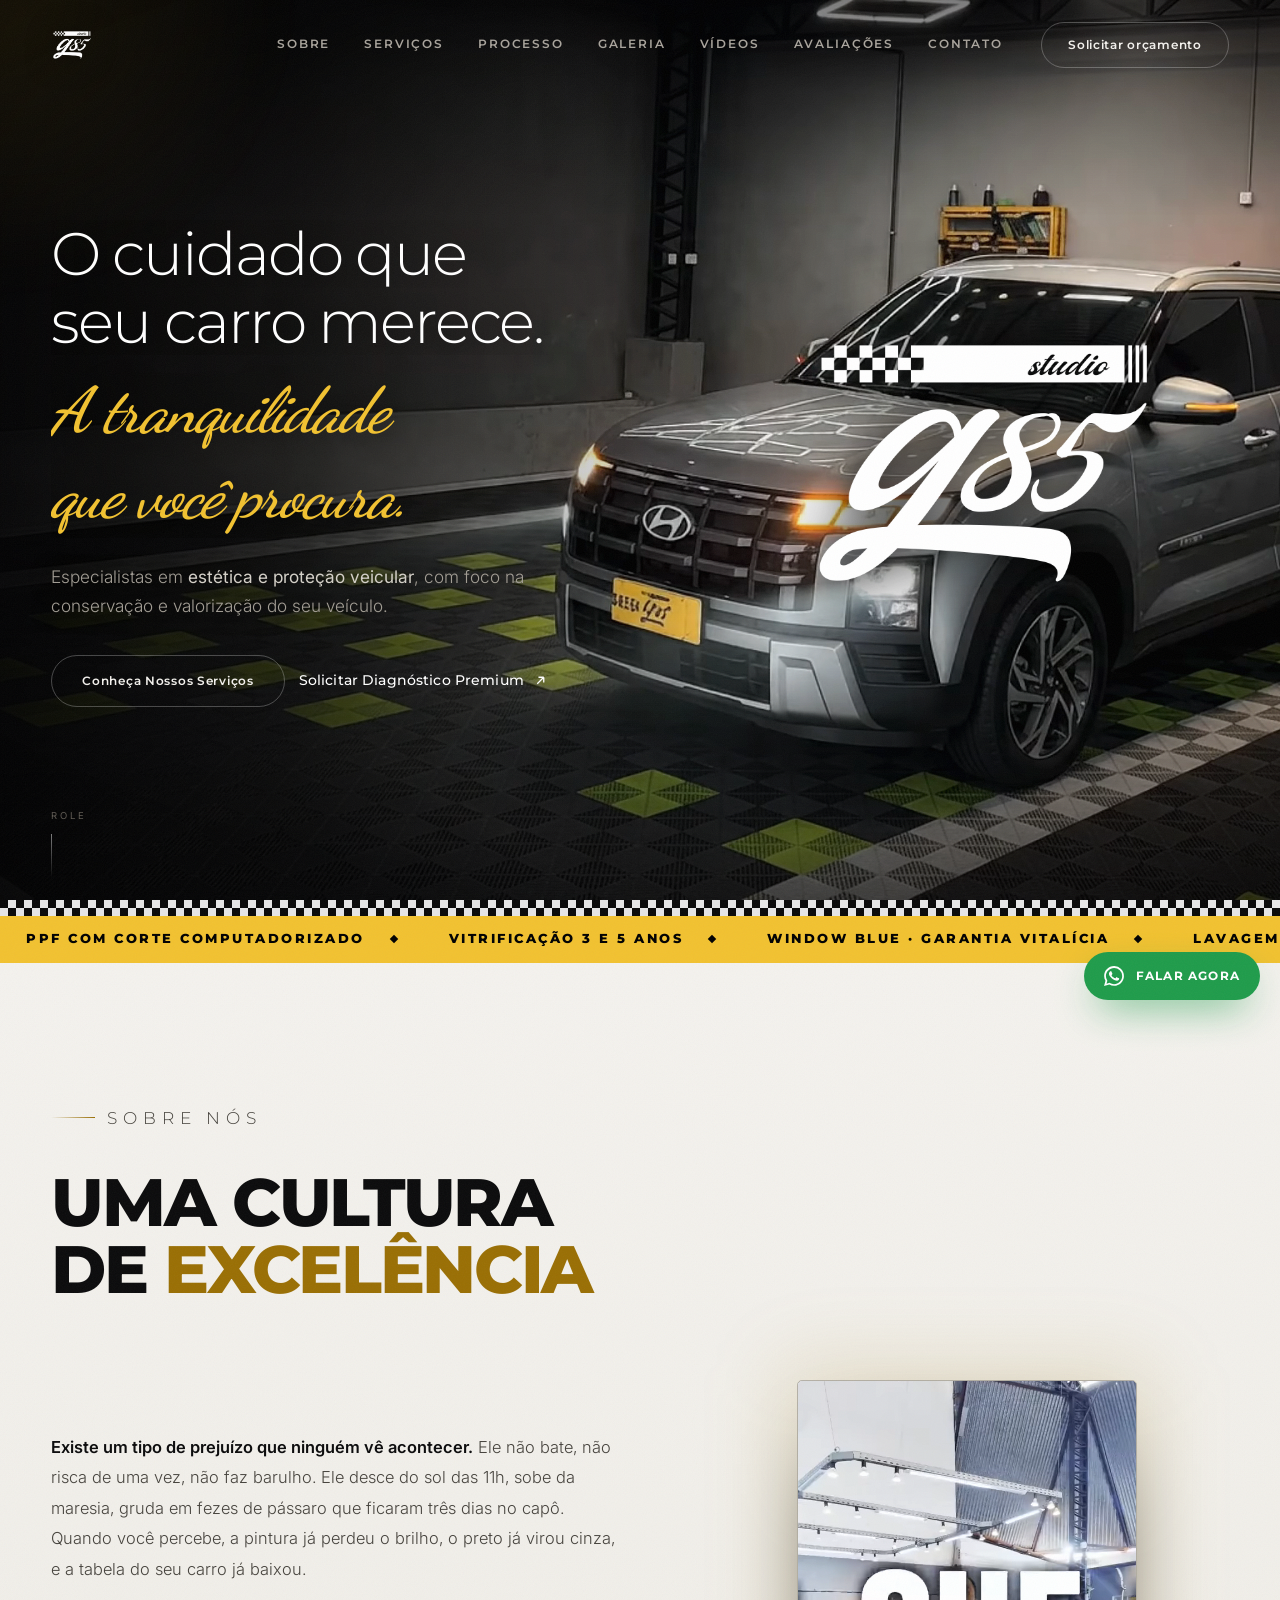
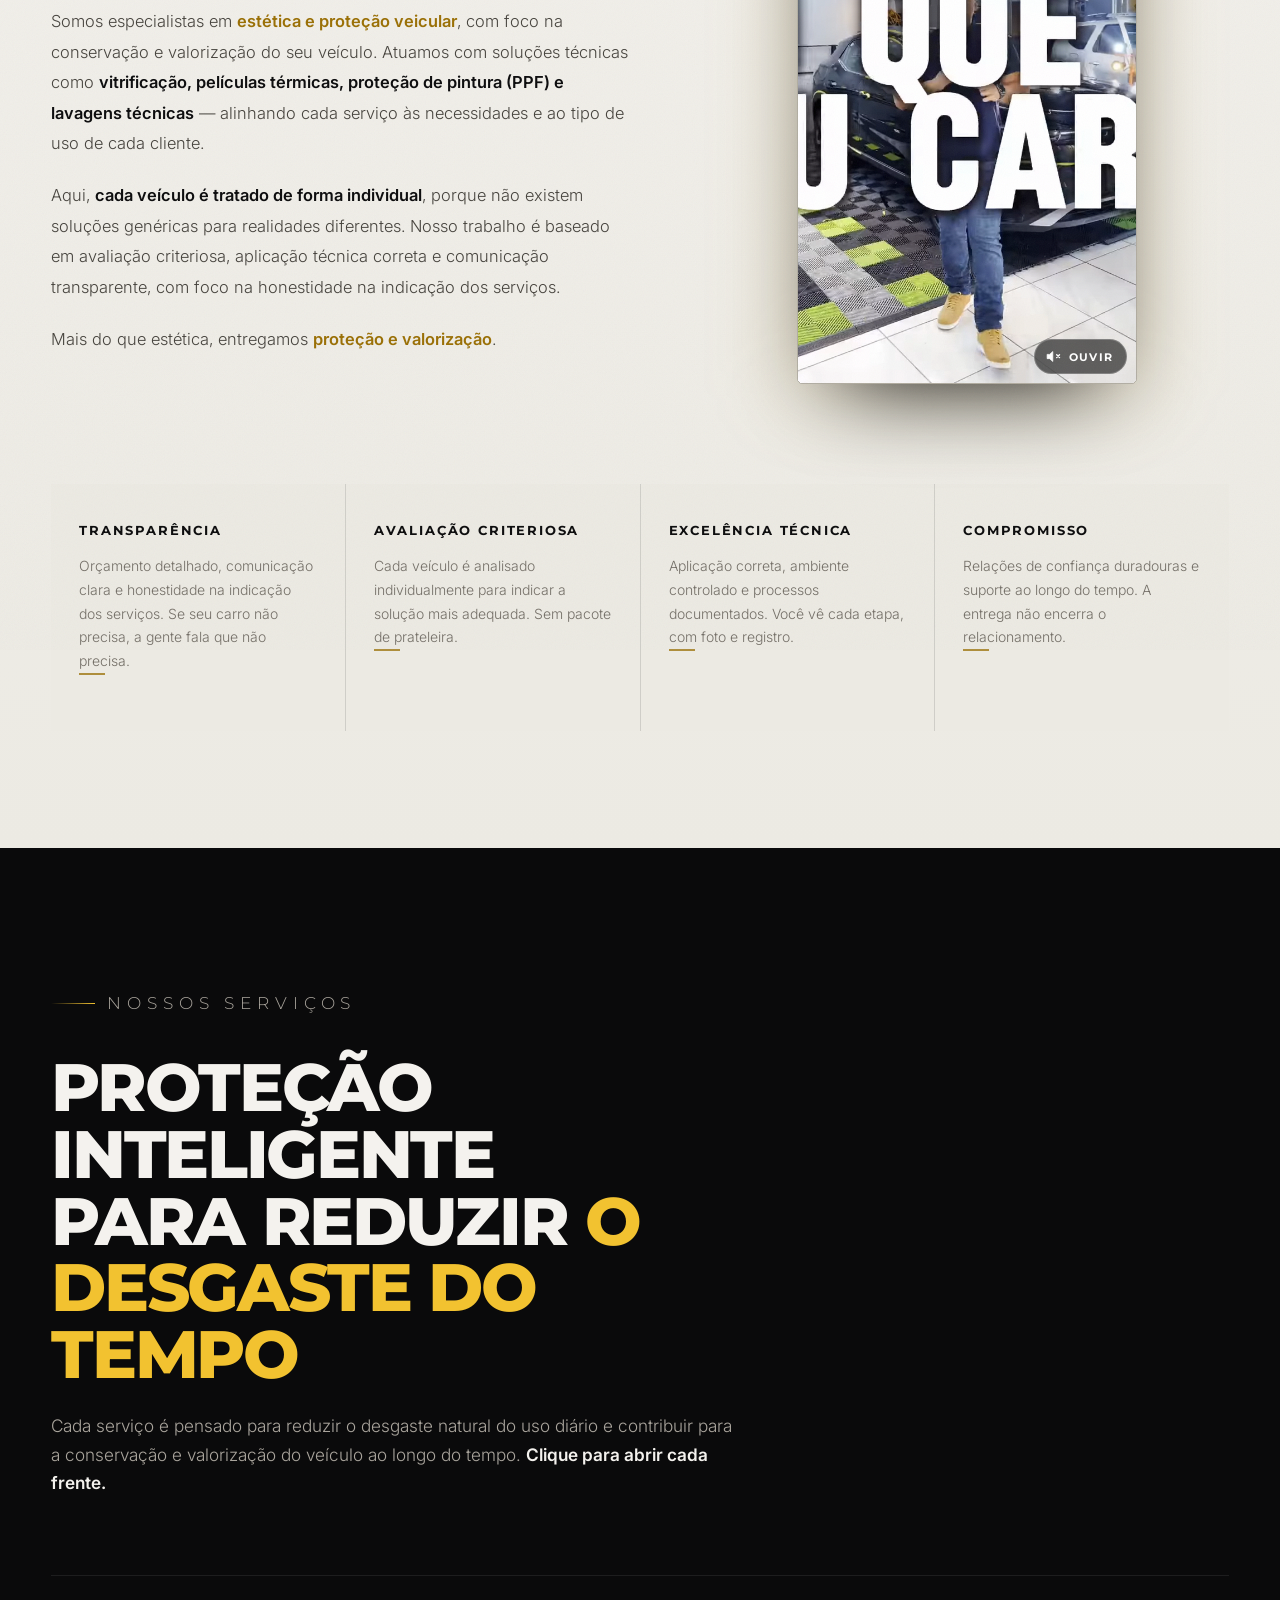
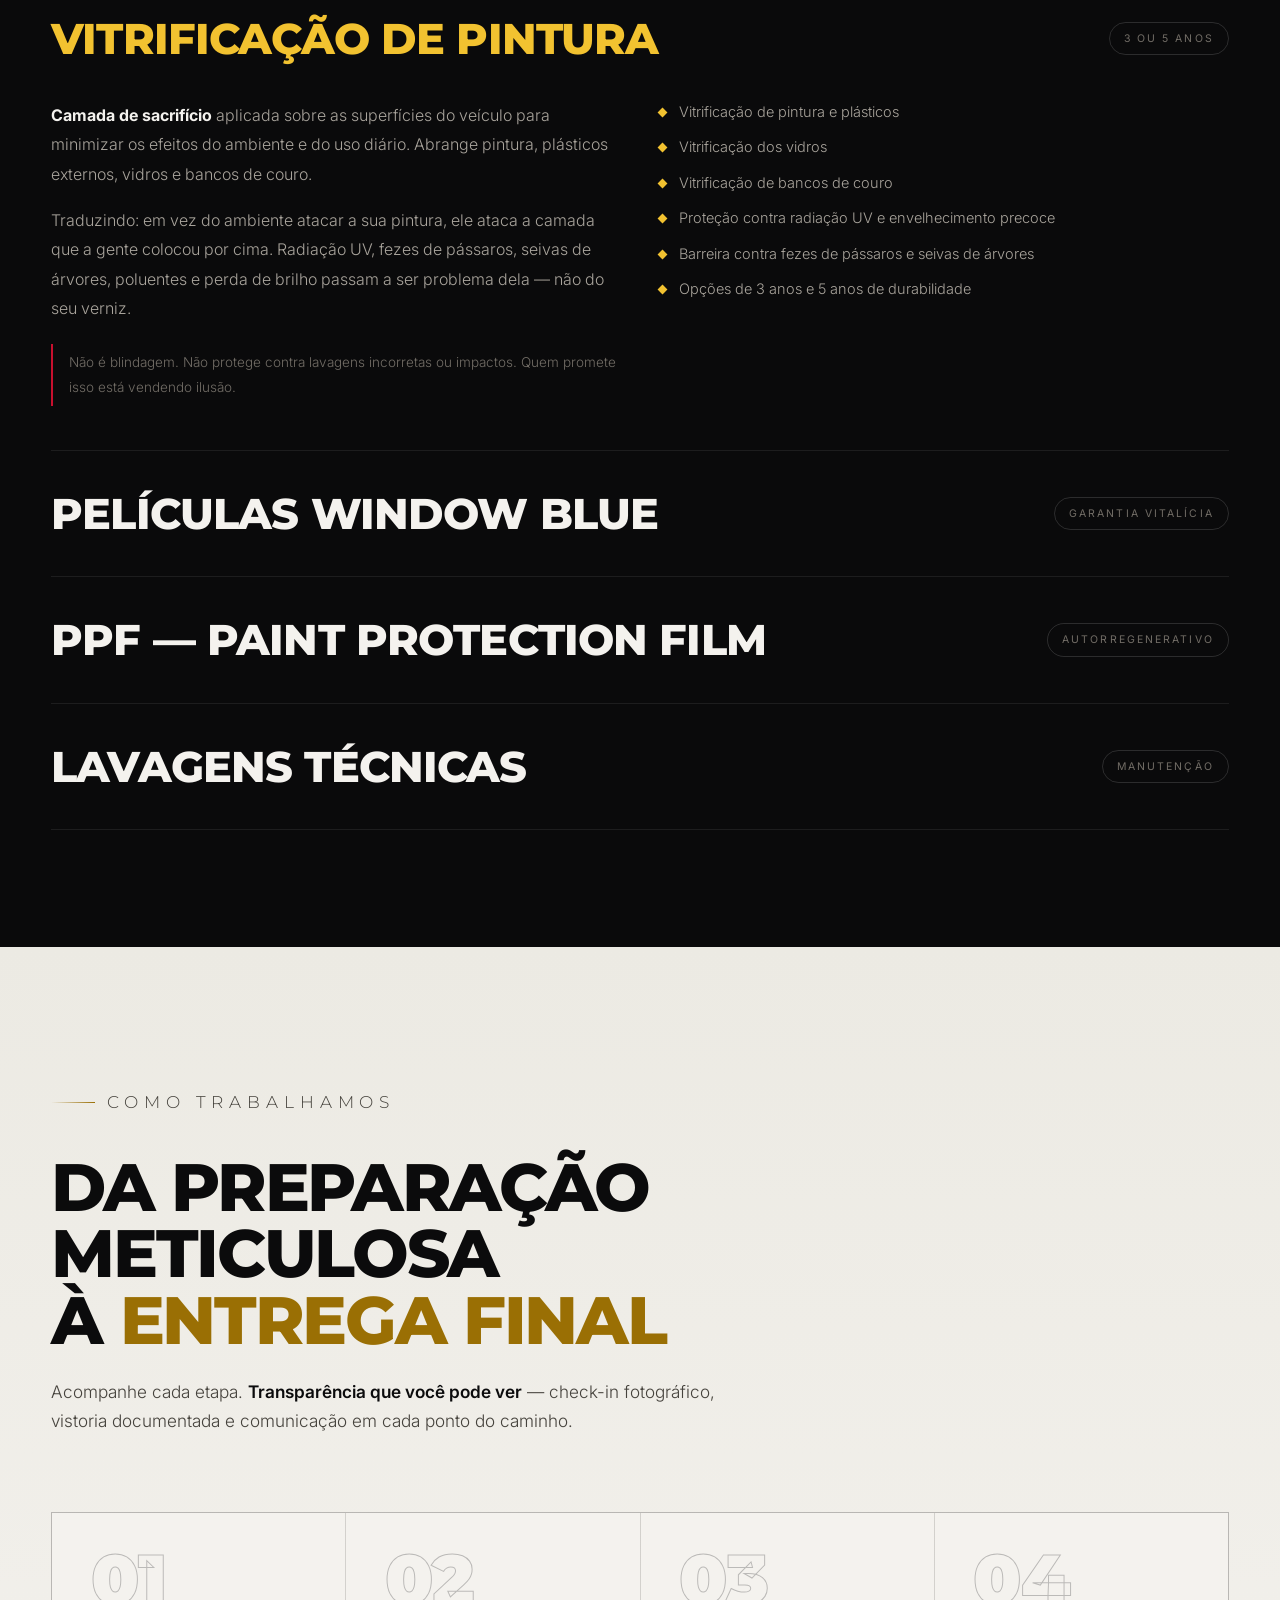
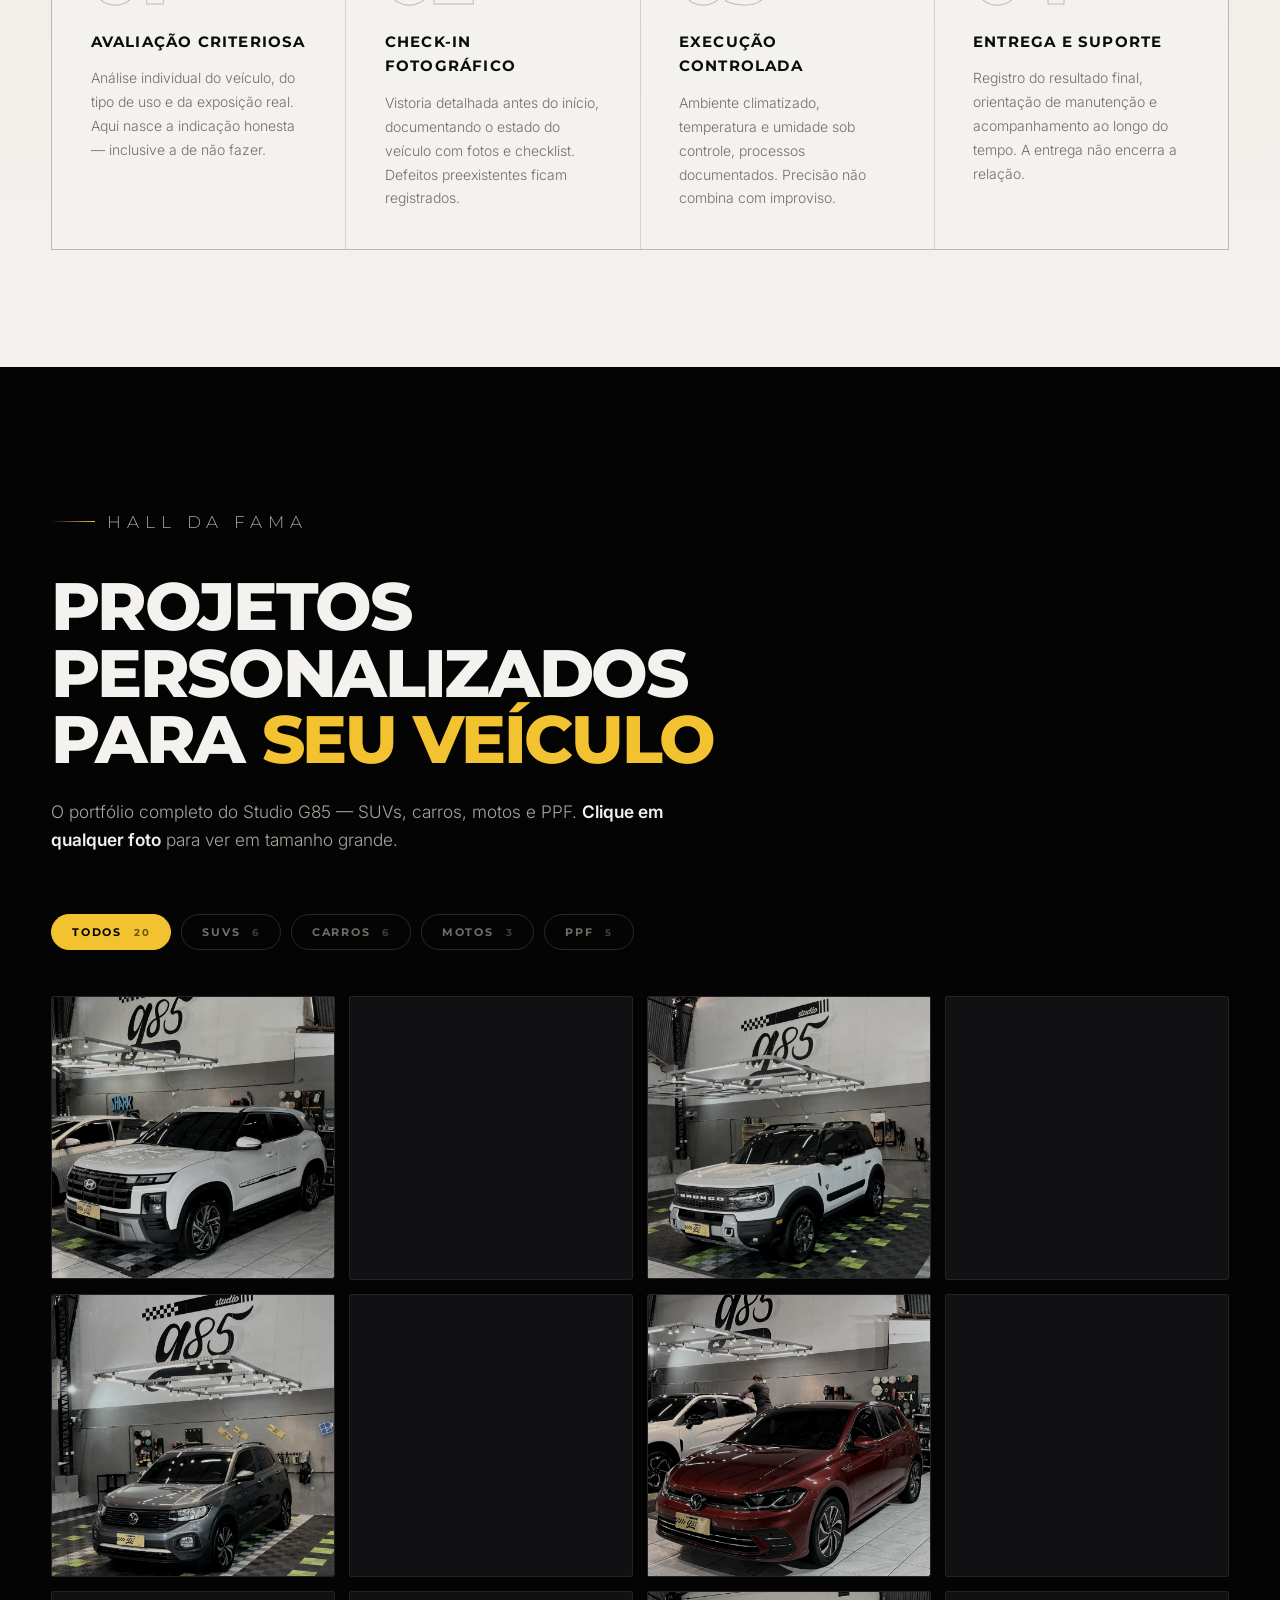
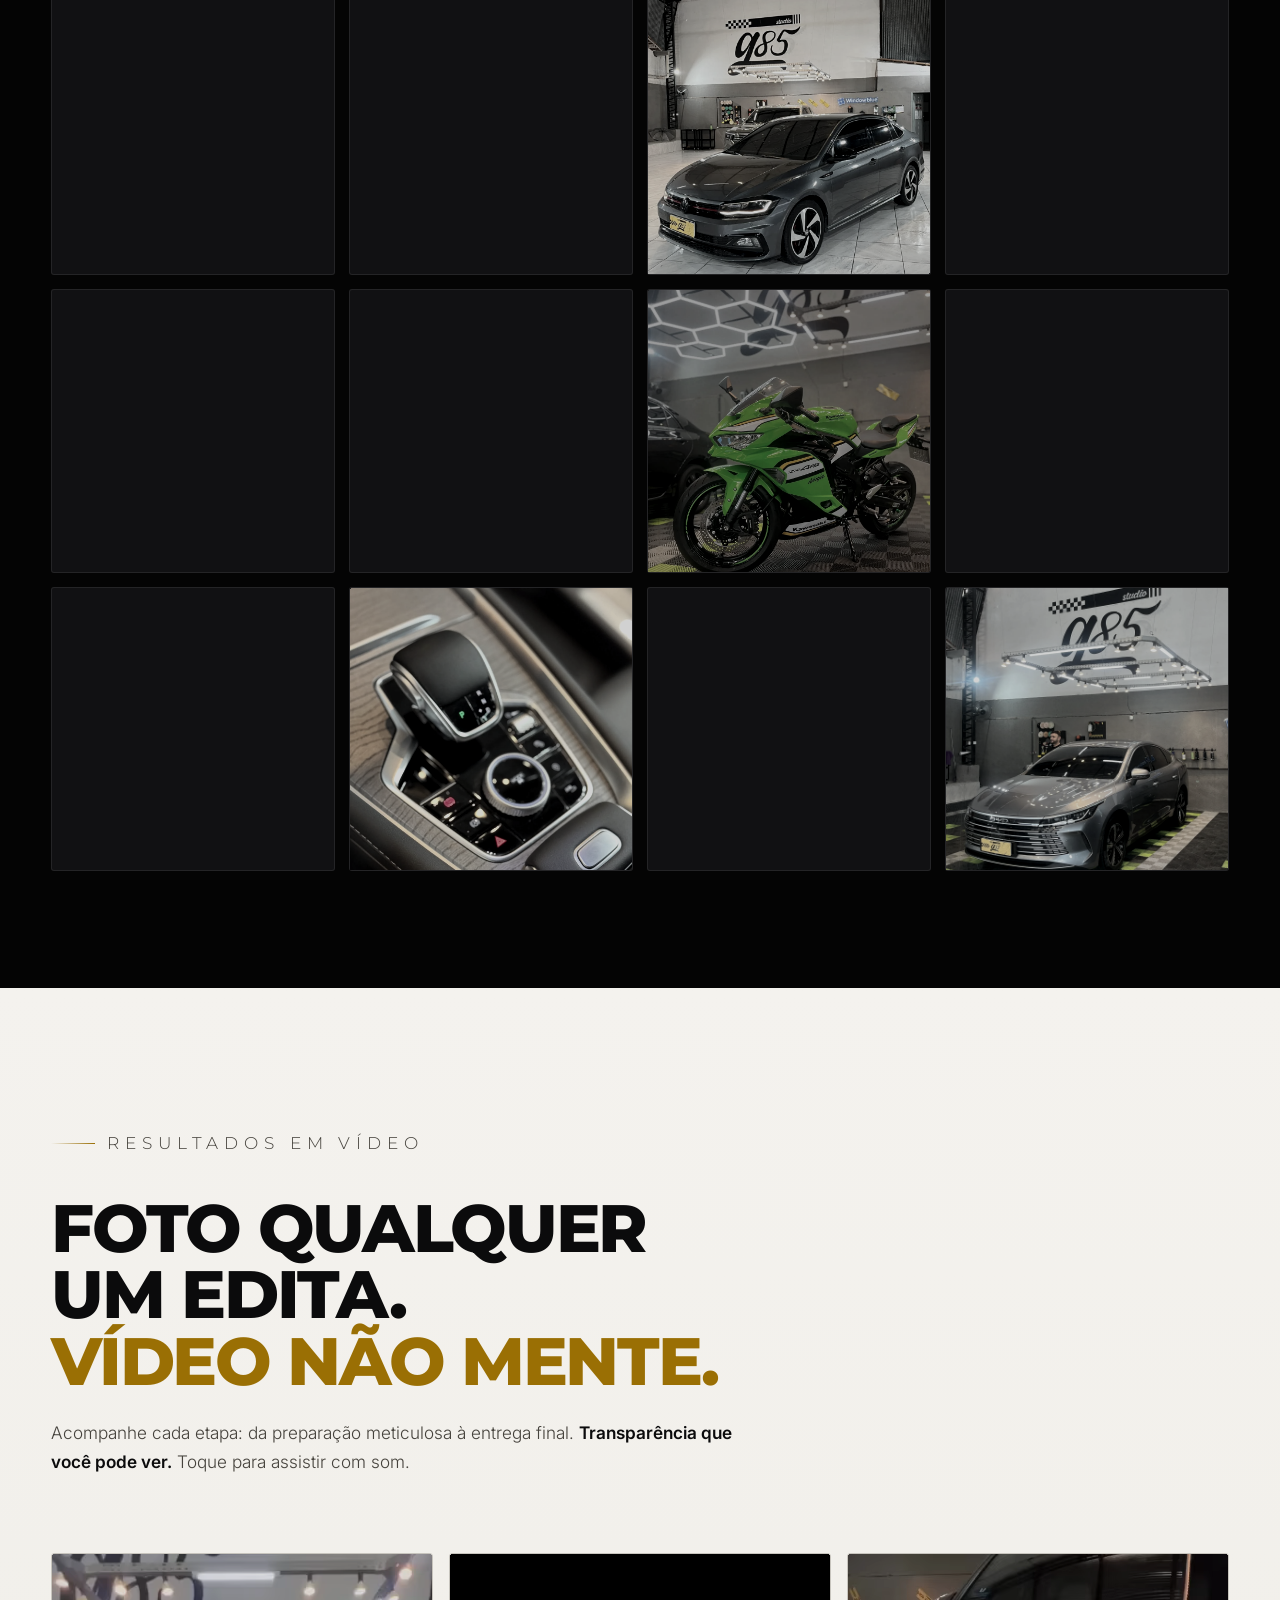
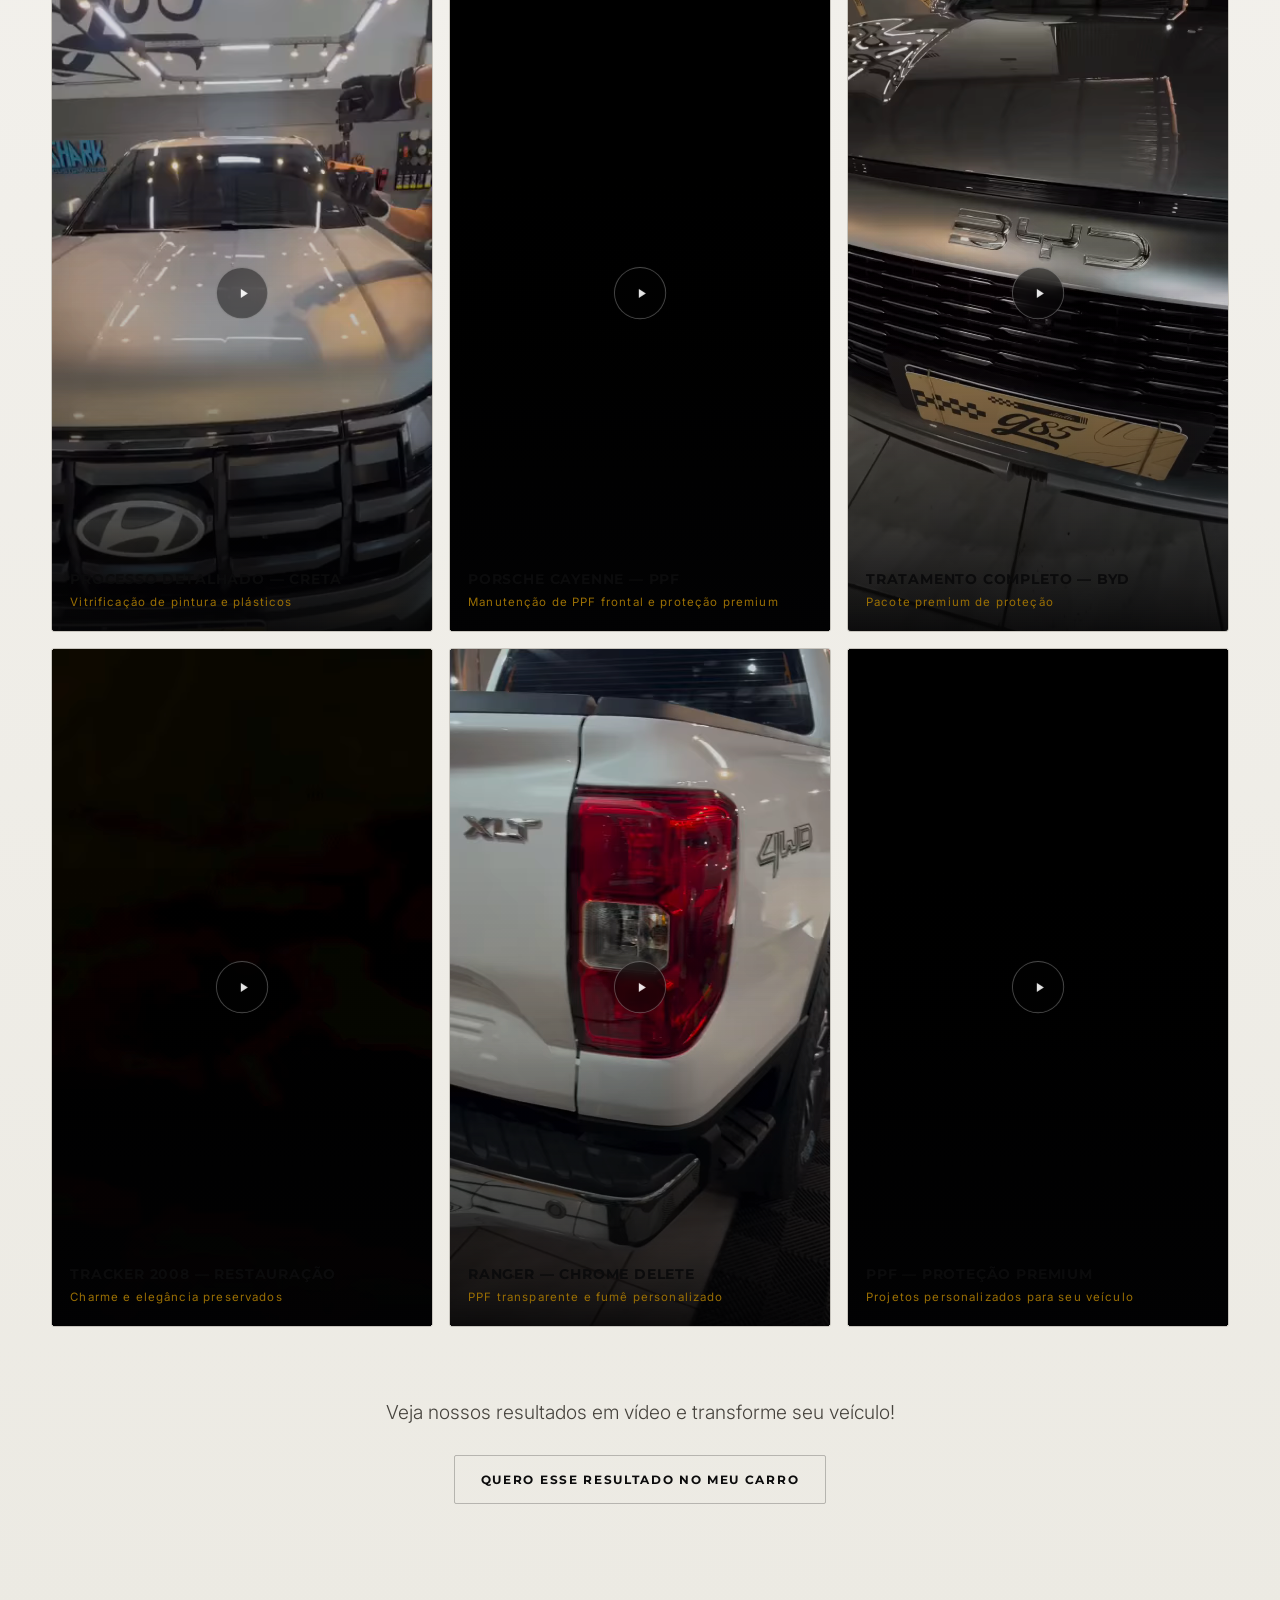
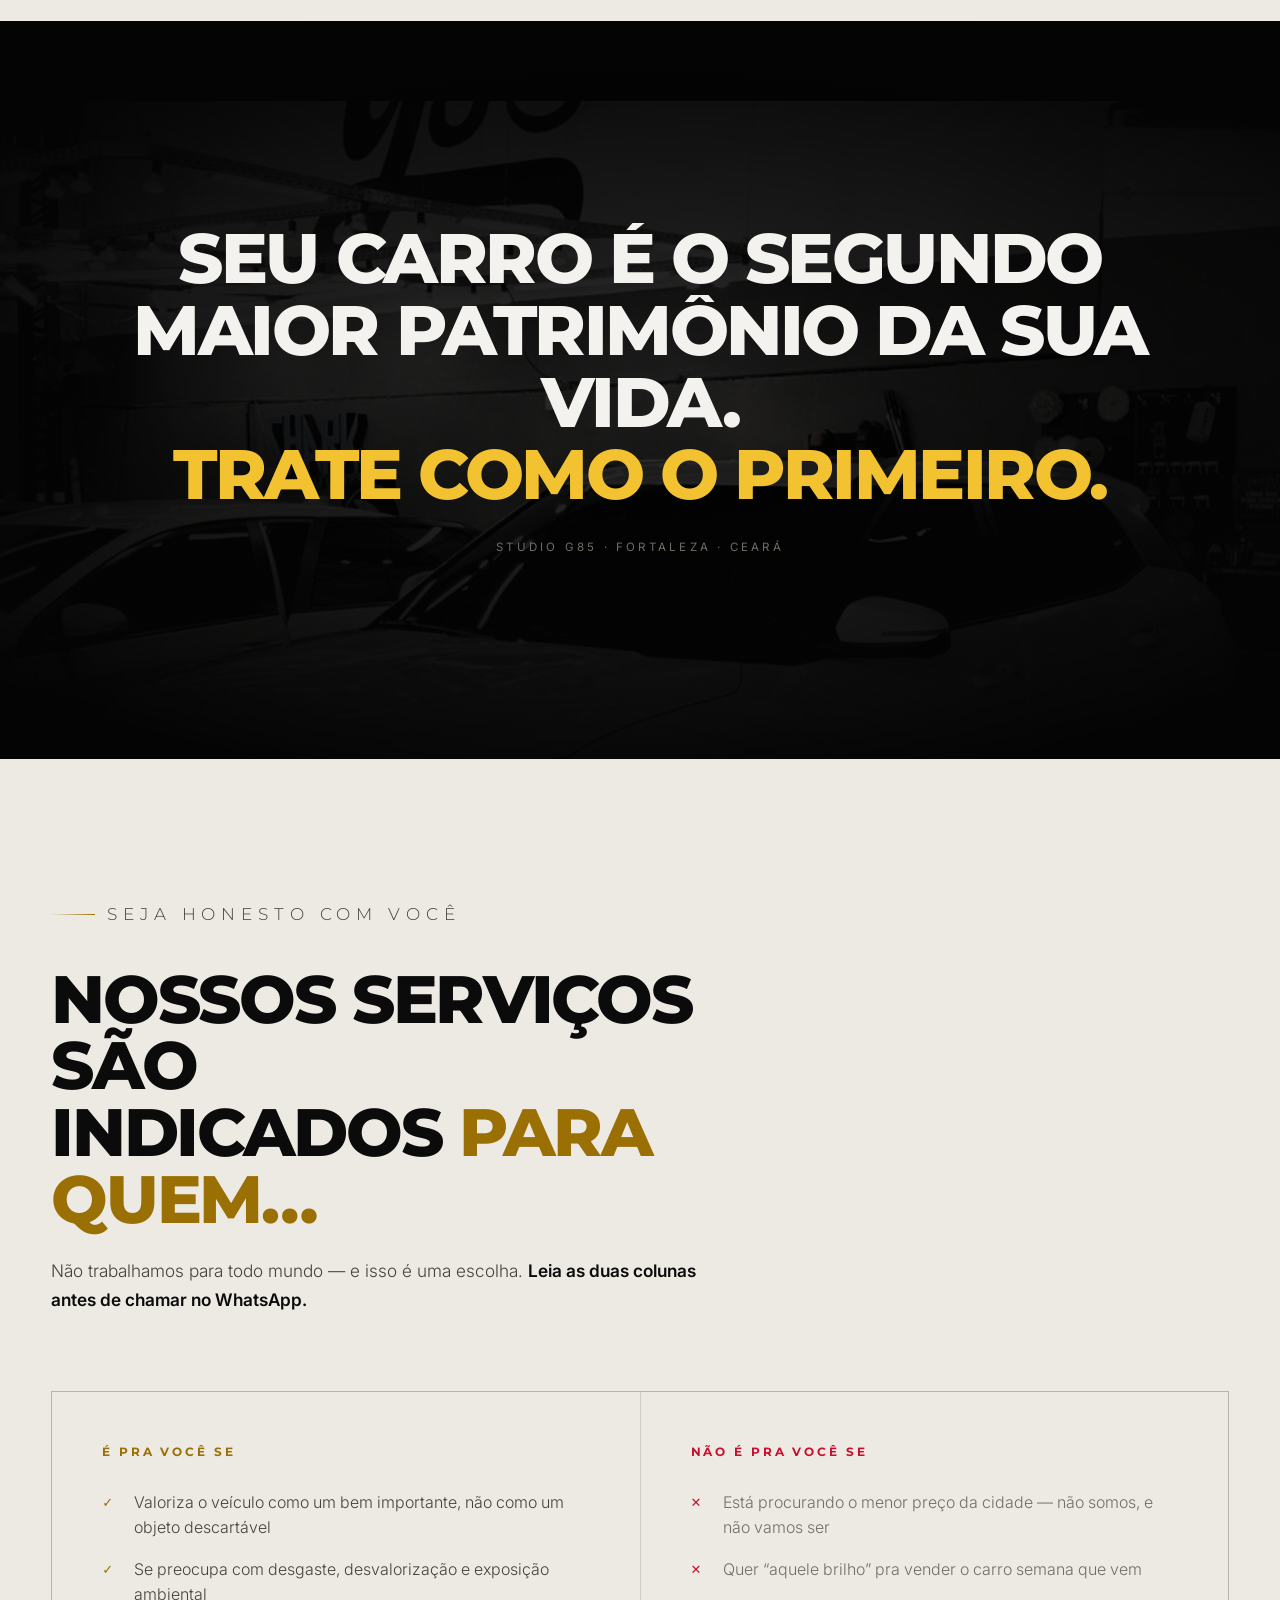
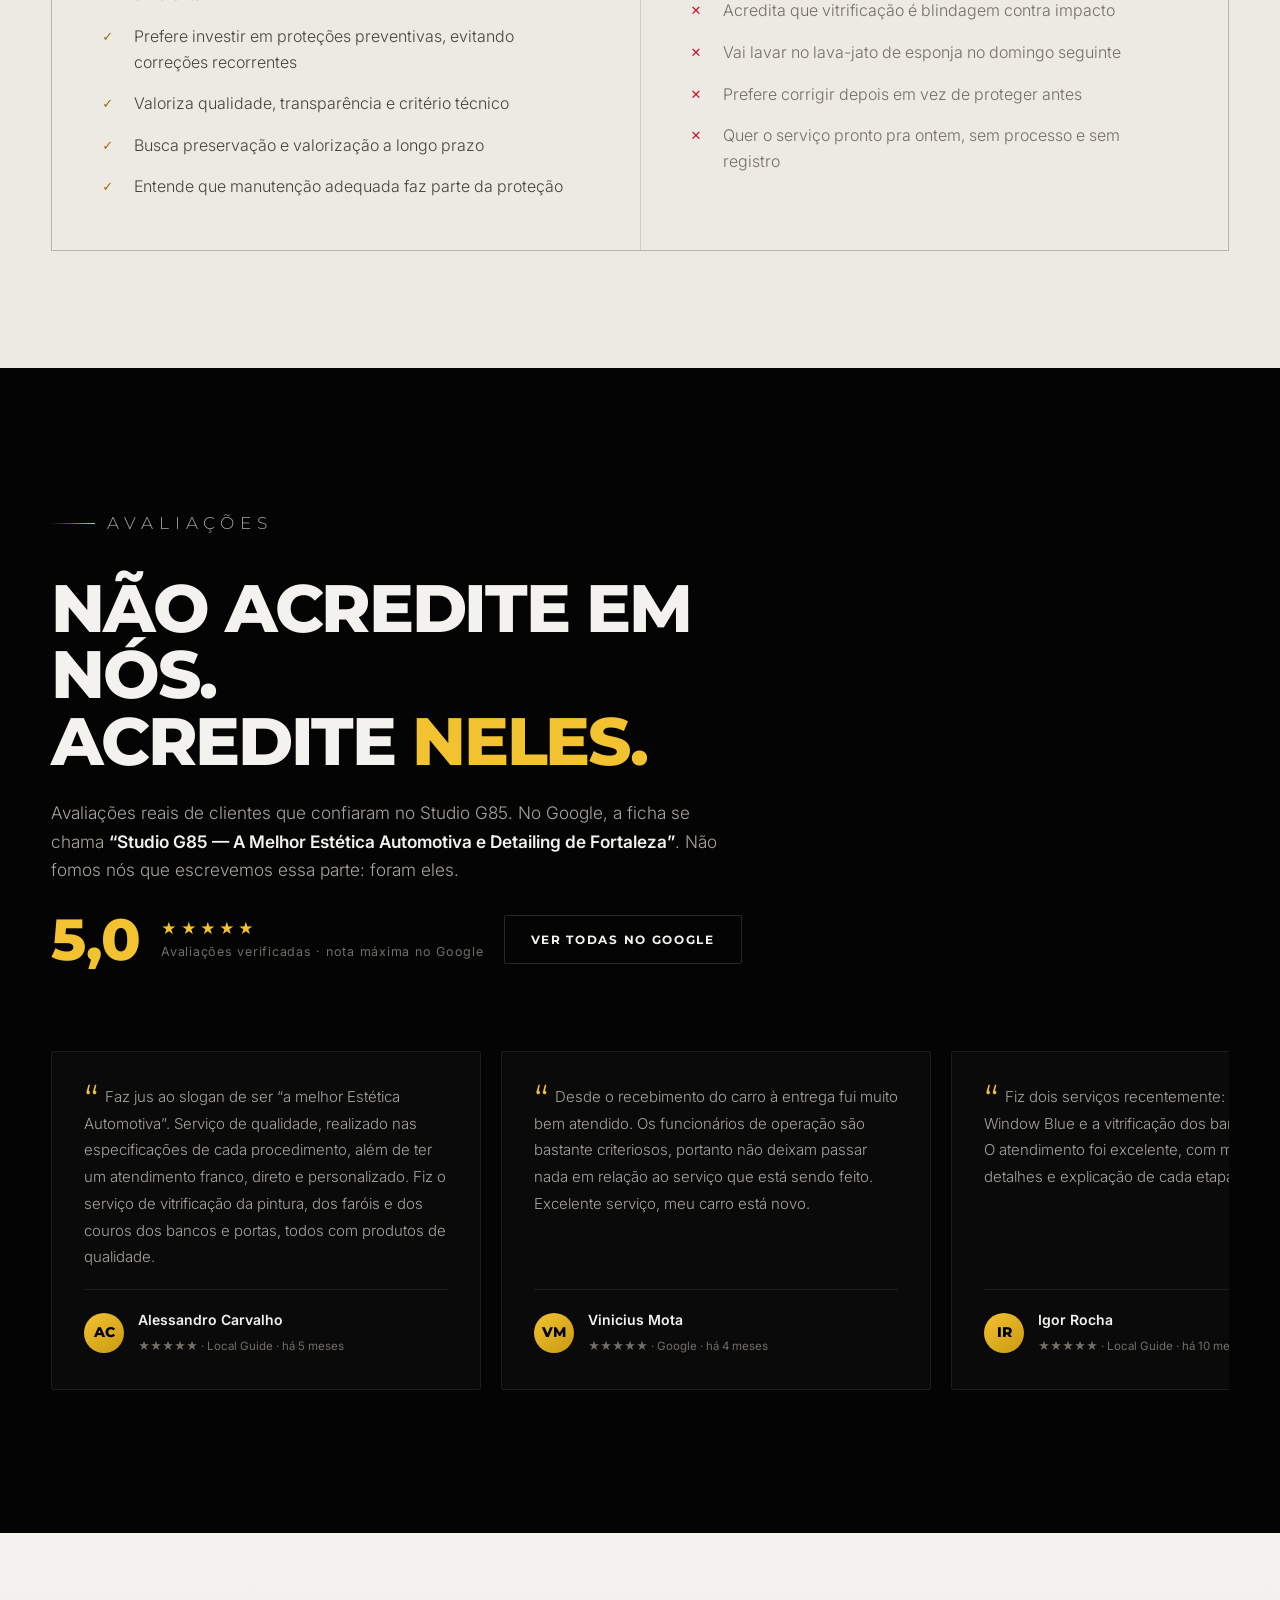
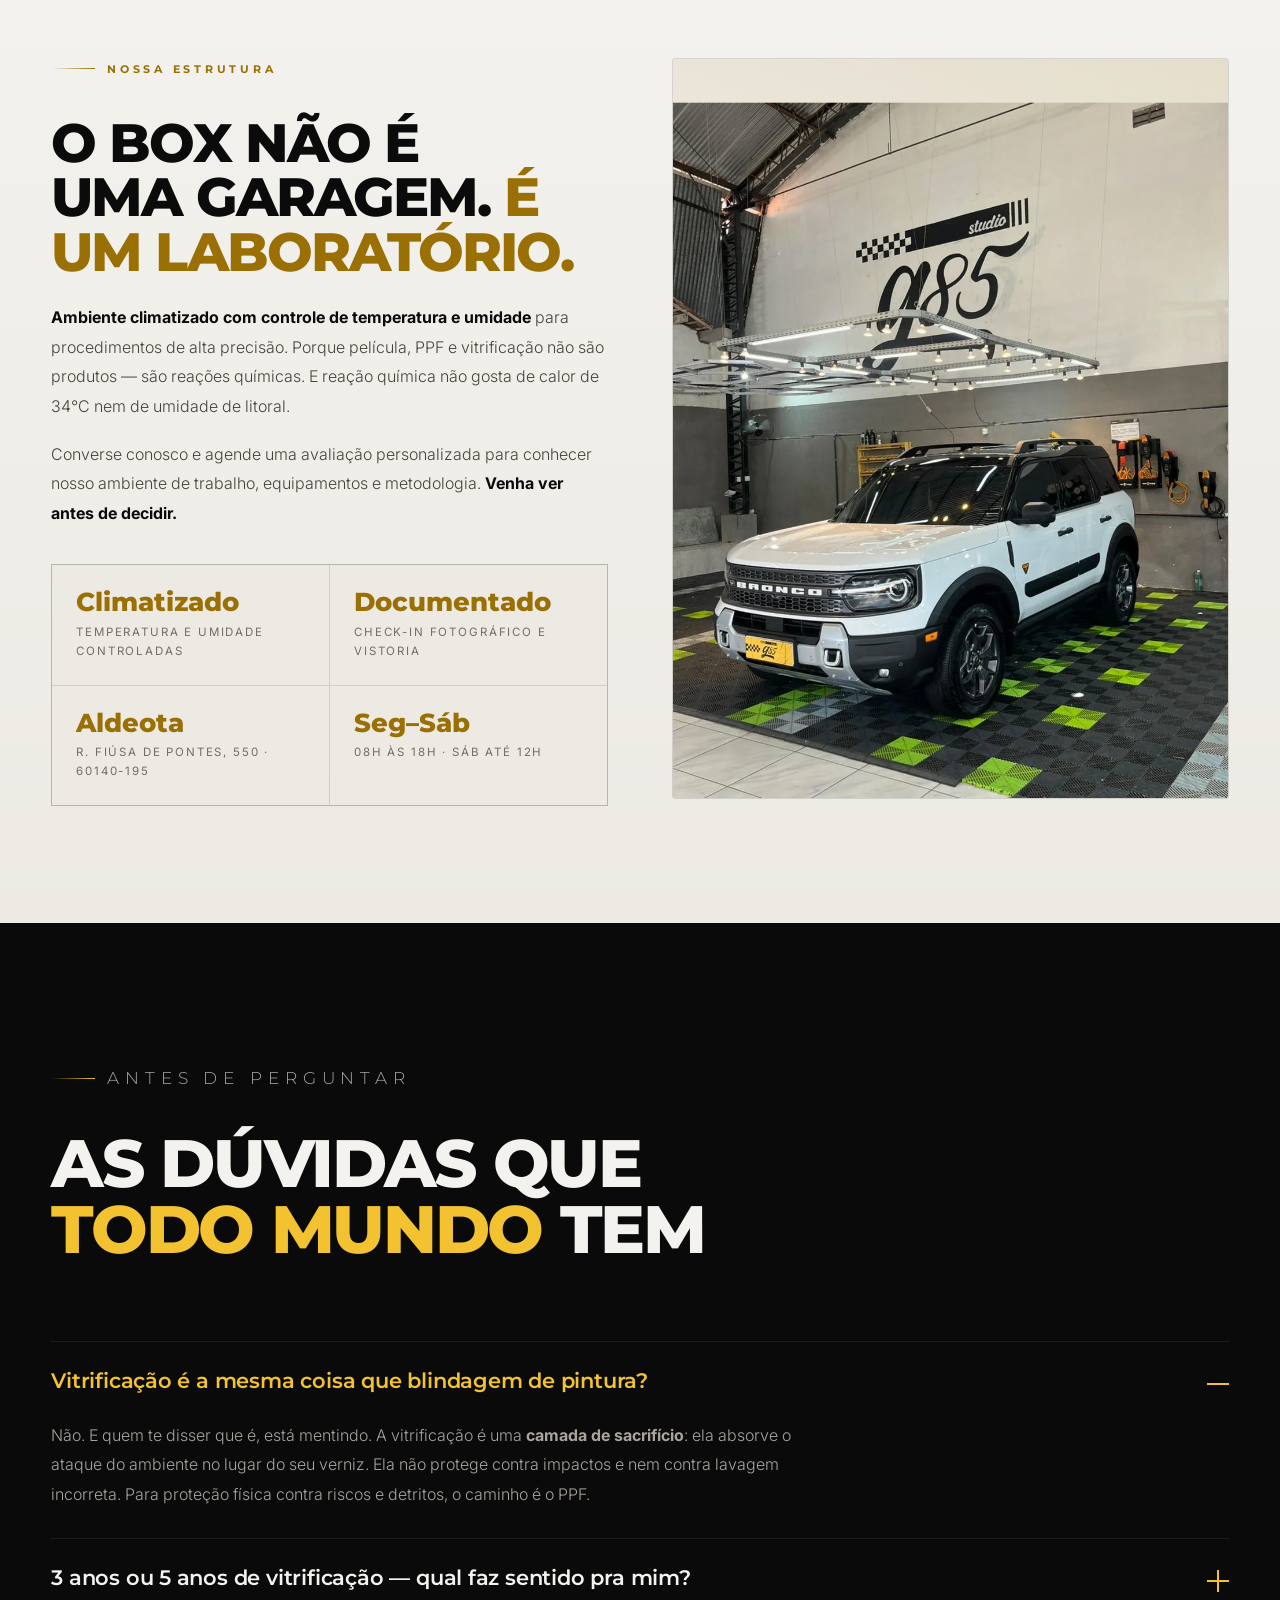
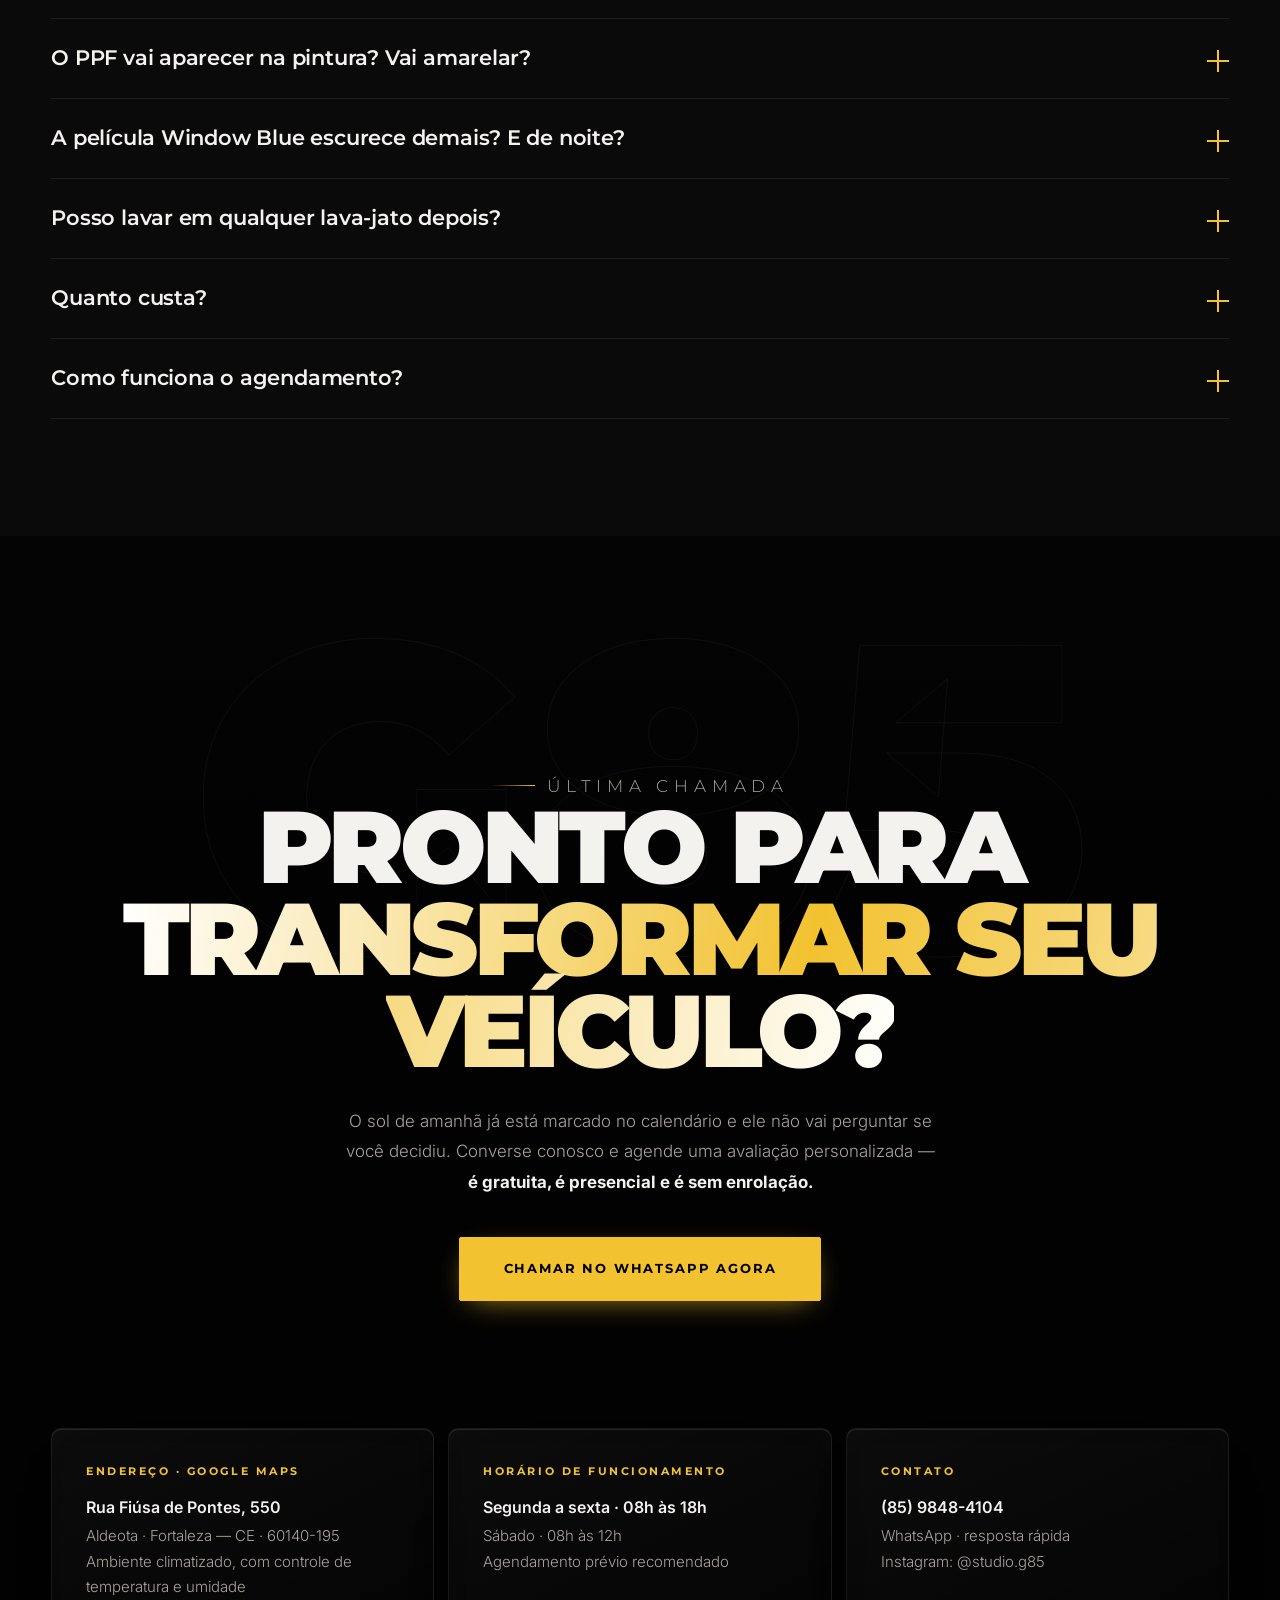
==== commit fed88c9e: "Otimiza midias para WebP/WebM, realca o hero e libera o audio da apresentacao Imagens - Converte as " ====
--- a/index.html
+++ b/index.html
@@ -536,9 +536,25 @@
   border-radius:5px;border:1px solid var(--line-2);display:block;
   box-shadow:0 40px 90px -44px #000}
 
+/* botão de som da apresentação (autoplay exige mudo; o som depende de um clique) */
+.vsound{position:absolute;z-index:2;right:10px;bottom:10px;display:inline-flex;align-items:center;gap:7px;
+  padding:8px 13px 8px 10px;border-radius:999px;cursor:pointer;
+  border:1px solid rgba(255,255,255,.22);background:rgba(10,10,10,.62);color:#fff;
+  -webkit-backdrop-filter:blur(9px);backdrop-filter:blur(9px);
+  font-family:var(--f-display);font-size:11px;font-weight:700;letter-spacing:.12em;text-transform:uppercase;
+  transition:background .25s var(--ease),border-color .25s var(--ease),transform .25s var(--ease)}
+.vsound:hover{background:rgba(10,10,10,.82);border-color:rgba(242,194,48,.55);transform:translateY(-1px)}
+.vsound:focus-visible{outline:2px solid var(--gold);outline-offset:3px}
+.vsound svg{width:17px;height:17px;flex:none;fill:currentColor;stroke:currentColor}
+.vsound__on{display:none}
+.vsound[aria-pressed="true"]{color:var(--gold);border-color:rgba(242,194,48,.5)}
+.vsound[aria-pressed="true"] .vsound__off{display:none}
+.vsound[aria-pressed="true"] .vsound__on{display:block}
+@media (max-width:640px){.vsound__txt{display:none}.vsound{padding:9px;right:8px;bottom:8px}}
+
 /* vídeo de fundo do CTA final */
 .vbg{position:absolute;inset:0;z-index:0;overflow:hidden;pointer-events:none;
-  background:url(assets/galeria/suv-creta.jpg) center/cover no-repeat}
+  background:url(assets/galeria/suv-creta.webp) center/cover no-repeat}
 .vbg video{width:100%;height:100%;object-fit:cover;filter:grayscale(.15) brightness(.78) contrast(1.06);
   opacity:0;transition:opacity .9s var(--ease)}
 .vbg video.ready{opacity:1}
@@ -931,7 +947,7 @@
 <!-- ============================ NAV ============================ -->
 <header class="nav" id="nav">
   <a href="#topo" aria-label="Studio G85 — início">
-    <img class="nav__logo" src="assets/galeria/logo-hero-lN6XQNPM.png" alt="Studio G85">
+    <img class="nav__logo" src="assets/galeria/logo-hero-lN6XQNPM.webp" alt="Studio G85">
   </a>
   <nav class="nav__links" id="menu">
     <a href="#sobre">Sobre</a>
@@ -954,8 +970,8 @@
 
     <div class="hero__bg">
       <div class="hero__bgInner">
-        <img src="assets/galeria/hero-creta.png" alt="Hyundai Creta cinza finalizada no box do Studio G85" fetchpriority="high">
-        <video id="heroVid" poster="assets/galeria/hero-creta.png" muted loop playsinline preload="none"
+        <img src="assets/galeria/hero-creta.webp" alt="Hyundai Creta cinza finalizada no box do Studio G85" fetchpriority="high">
+        <video id="heroVid" poster="assets/galeria/hero-creta.webp" muted loop playsinline preload="none"
                disablepictureinpicture disableremoteplayback aria-hidden="true" tabindex="-1">
           <!-- 1080p H.264 com faststart: toca em todos os navegadores -->
           <source data-src="assets/videos/hero-web.webm" type="video/webm">
@@ -965,7 +981,7 @@
     </div>
 
     <div class="hero__content">
-      <img class="hero__logo" src="assets/galeria/logo-hero-lN6XQNPM.png" alt="Studio G85" width="420" height="150">
+      <img class="hero__logo" src="assets/galeria/logo-hero-lN6XQNPM.webp" alt="Studio G85" width="420" height="150">
 
       <div class="hero__txt">
       <h1 class="hero__title lines">
@@ -1036,9 +1052,25 @@
 
       <div class="manifesto__media r-r">
         <div class="vpres">
-          <video src="assets/videos/apresentacao-g85.mp4" poster="assets/galeria/suv-creta.jpg"
+          <video id="presVid" poster="assets/galeria/suv-creta.webp"
                  autoplay loop muted playsinline preload="metadata"
-                 aria-label="Apresentação do Studio G85"></video>
+                 aria-label="Apresentação do Studio G85">
+            <source src="assets/videos/apresentacao-g85.webm" type="video/webm">
+            <source src="assets/videos/apresentacao-g85.mp4" type="video/mp4">
+          </video>
+          <button type="button" class="vsound" id="presSound"
+                  aria-pressed="false" aria-label="Ativar som da apresentação">
+            <svg class="vsound__off" viewBox="0 0 24 24" aria-hidden="true">
+              <path d="M11 5 6.5 9H3v6h3.5L11 19V5z"/>
+              <path d="m16.5 9.5 4 4m0-4-4 4" stroke-width="1.9" stroke-linecap="round" fill="none"/>
+            </svg>
+            <svg class="vsound__on" viewBox="0 0 24 24" aria-hidden="true">
+              <path d="M11 5 6.5 9H3v6h3.5L11 19V5z"/>
+              <path d="M15.5 8.8a4.4 4.4 0 0 1 0 6.4M18 6.4a7.9 7.9 0 0 1 0 11.2"
+                    stroke-width="1.9" stroke-linecap="round" fill="none"/>
+            </svg>
+            <span class="vsound__txt">Ouvir</span>
+          </button>
         </div>
       </div>
     </div>
@@ -1196,83 +1228,83 @@
 
     <div class="gal">
       <figure class="r-s" data-cat="suvs" style="transition-delay:0.00s">
-        <img src="assets/galeria/suv-creta.jpg" alt="Hyundai Creta branco com proteção premium" loading="lazy" decoding="async">
+        <img src="assets/galeria/suv-creta.webp" alt="Hyundai Creta branco com proteção premium" loading="lazy" decoding="async">
         <figcaption><span>Hyundai Creta</span><b>Proteção premium · branco</b></figcaption>
       </figure>
       <figure class="r-s" data-cat="suvs" style="transition-delay:0.05s">
-        <img src="assets/galeria/suv-ram.jpg" alt="RAM Rampage cinza com acabamento premium" loading="lazy" decoding="async">
+        <img src="assets/galeria/suv-ram.webp" alt="RAM Rampage cinza com acabamento premium" loading="lazy" decoding="async">
         <figcaption><span>RAM Rampage</span><b>Acabamento premium · cinza</b></figcaption>
       </figure>
       <figure class="r-s" data-cat="suvs" style="transition-delay:0.10s">
-        <img src="assets/galeria/suv-bronco.jpg" alt="Ford Bronco Sport branco com proteção completa" loading="lazy" decoding="async">
+        <img src="assets/galeria/suv-bronco.webp" alt="Ford Bronco Sport branco com proteção completa" loading="lazy" decoding="async">
         <figcaption><span>Ford Bronco Sport</span><b>Proteção completa · branco</b></figcaption>
       </figure>
       <figure class="r-s" data-cat="suvs" style="transition-delay:0.15s">
-        <img src="assets/galeria/suv-hilux.jpg" alt="Toyota Hilux vermelha com tratamento premium" loading="lazy" decoding="async">
+        <img src="assets/galeria/suv-hilux.webp" alt="Toyota Hilux vermelha com tratamento premium" loading="lazy" decoding="async">
         <figcaption><span>Toyota Hilux</span><b>Tratamento premium · vermelha</b></figcaption>
       </figure>
       <figure class="r-s" data-cat="suvs" style="transition-delay:0.20s">
-        <img src="assets/galeria/suv-tcross.jpg" alt="VW T-Cross cinza com vitrificação" loading="lazy" decoding="async">
+        <img src="assets/galeria/suv-tcross.webp" alt="VW T-Cross cinza com vitrificação" loading="lazy" decoding="async">
         <figcaption><span>VW T-Cross</span><b>Vitrificação · cinza</b></figcaption>
       </figure>
       <figure class="r-s" data-cat="suvs" style="transition-delay:0.25s">
-        <img src="assets/galeria/suv-discovery.png" alt="Land Rover Discovery vermelha com serviços premium" loading="lazy" decoding="async">
+        <img src="assets/galeria/suv-discovery.webp" alt="Land Rover Discovery vermelha com serviços premium" loading="lazy" decoding="async">
         <figcaption><span>Land Rover Discovery</span><b>Serviços premium · vermelha</b></figcaption>
       </figure>
       <figure class="r-s" data-cat="carros" style="transition-delay:0.30s">
-        <img src="assets/galeria/carro-polo.jpg" alt="VW Polo vermelho com proteção premium" loading="lazy" decoding="async">
+        <img src="assets/galeria/carro-polo.webp" alt="VW Polo vermelho com proteção premium" loading="lazy" decoding="async">
         <figcaption><span>VW Polo</span><b>Proteção premium · vermelho</b></figcaption>
       </figure>
       <figure class="r-s" data-cat="carros" style="transition-delay:0.35s">
-        <img src="assets/galeria/carro-civic.jpg" alt="Honda Civic cinza com vitrificação" loading="lazy" decoding="async">
+        <img src="assets/galeria/carro-civic.webp" alt="Honda Civic cinza com vitrificação" loading="lazy" decoding="async">
         <figcaption><span>Honda Civic</span><b>Vitrificação · cinza</b></figcaption>
       </figure>
       <figure class="r-s" data-cat="carros">
-        <img src="assets/galeria/carro-corolla.jpg" alt="Toyota Corolla preto com tratamento completo" loading="lazy" decoding="async">
+        <img src="assets/galeria/carro-corolla.webp" alt="Toyota Corolla preto com tratamento completo" loading="lazy" decoding="async">
         <figcaption><span>Toyota Corolla</span><b>Tratamento completo · preto</b></figcaption>
       </figure>
       <figure class="r-s" data-cat="carros">
-        <img src="assets/galeria/carro-civic-branco.jpg" alt="Honda Civic branco com acabamento premium" loading="lazy" decoding="async">
+        <img src="assets/galeria/carro-civic-branco.webp" alt="Honda Civic branco com acabamento premium" loading="lazy" decoding="async">
         <figcaption><span>Honda Civic</span><b>Acabamento premium · branco</b></figcaption>
       </figure>
       <figure class="r-s" data-cat="carros">
-        <img src="assets/galeria/carro-virtus.jpg" alt="VW Virtus GTS cinza com proteção premium" loading="lazy" decoding="async">
+        <img src="assets/galeria/carro-virtus.webp" alt="VW Virtus GTS cinza com proteção premium" loading="lazy" decoding="async">
         <figcaption><span>VW Virtus GTS</span><b>Proteção premium · cinza</b></figcaption>
       </figure>
       <figure class="r-s" data-cat="carros">
-        <img src="assets/galeria/carro-sedan-esportivo.png" alt="Sedan esportivo com acabamento premium" loading="lazy" decoding="async">
+        <img src="assets/galeria/carro-sedan-esportivo.webp" alt="Sedan esportivo com acabamento premium" loading="lazy" decoding="async">
         <figcaption><span>Sedan esportivo</span><b>Acabamento premium</b></figcaption>
       </figure>
       <figure class="r-s" data-cat="motos">
-        <img src="assets/galeria/moto-bmw-r1250.png" alt="BMW R1250 GS com película e acessórios premium" loading="lazy" decoding="async">
+        <img src="assets/galeria/moto-bmw-r1250.webp" alt="BMW R1250 GS com película e acessórios premium" loading="lazy" decoding="async">
         <figcaption><span>BMW R1250 GS</span><b>Película e acessórios premium</b></figcaption>
       </figure>
       <figure class="r-s" data-cat="motos">
-        <img src="assets/galeria/moto-bmw-gs.jpg" alt="BMW GS Adventure preta com proteção completa" loading="lazy" decoding="async">
+        <img src="assets/galeria/moto-bmw-gs.webp" alt="BMW GS Adventure preta com proteção completa" loading="lazy" decoding="async">
         <figcaption><span>BMW GS Adventure</span><b>Proteção completa · preta</b></figcaption>
       </figure>
       <figure class="r-s" data-cat="motos">
-        <img src="assets/galeria/moto-kawasaki-ninja.jpg" alt="Kawasaki Ninja ZX-4RR verde com acabamento premium" loading="lazy" decoding="async">
+        <img src="assets/galeria/moto-kawasaki-ninja.webp" alt="Kawasaki Ninja ZX-4RR verde com acabamento premium" loading="lazy" decoding="async">
         <figcaption><span>Kawasaki Ninja ZX-4RR</span><b>Acabamento premium · verde</b></figcaption>
       </figure>
       <figure class="r-s" data-cat="ppf">
-        <img src="assets/galeria/ppf-tiggo-exterior.jpg" alt="Tiggo 8 PRO com PPF interno Black Piano" loading="lazy" decoding="async">
+        <img src="assets/galeria/ppf-tiggo-exterior.webp" alt="Tiggo 8 PRO com PPF interno Black Piano" loading="lazy" decoding="async">
         <figcaption><span>Tiggo 8 PRO</span><b>PPF interno Black Piano</b></figcaption>
       </figure>
       <figure class="r-s" data-cat="ppf">
-        <img src="assets/galeria/ppf-tiggo-interior.jpg" alt="Interior Tiggo 8 PRO com PPF no painel e multimídia" loading="lazy" decoding="async">
+        <img src="assets/galeria/ppf-tiggo-interior.webp" alt="Interior Tiggo 8 PRO com PPF no painel e multimídia" loading="lazy" decoding="async">
         <figcaption><span>Tiggo 8 PRO</span><b>PPF no painel e multimídia</b></figcaption>
       </figure>
       <figure class="r-s" data-cat="ppf">
-        <img src="assets/galeria/ppf-tiggo-console.jpg" alt="Console central Tiggo 8 PRO com PPF Black Piano" loading="lazy" decoding="async">
+        <img src="assets/galeria/ppf-tiggo-console.webp" alt="Console central Tiggo 8 PRO com PPF Black Piano" loading="lazy" decoding="async">
         <figcaption><span>Tiggo 8 PRO</span><b>PPF Black Piano no console</b></figcaption>
       </figure>
       <figure class="r-s" data-cat="ppf">
-        <img src="assets/galeria/ppf-tiggo-ar.jpg" alt="Saída de ar traseiro Tiggo 8 PRO com PPF" loading="lazy" decoding="async">
+        <img src="assets/galeria/ppf-tiggo-ar.webp" alt="Saída de ar traseiro Tiggo 8 PRO com PPF" loading="lazy" decoding="async">
         <figcaption><span>Tiggo 8 PRO</span><b>PPF na saída de ar traseira</b></figcaption>
       </figure>
       <figure class="r-s" data-cat="ppf">
-        <img src="assets/galeria/ppf-byd.png" alt="Sedã BYD com proteção PPF premium" loading="lazy" decoding="async">
+        <img src="assets/galeria/ppf-byd.webp" alt="Sedã BYD com proteção PPF premium" loading="lazy" decoding="async">
         <figcaption><span>Sedã BYD</span><b>Proteção PPF premium</b></figcaption>
       </figure>
     </div>
@@ -1307,43 +1339,61 @@
     </div>
 
     <div class="vgrid r">
-      <button class="vcard" data-src="assets/videos/creta-processo.mp4" data-t="Processo Detalhado — Creta" data-d="Vitrificação de pintura e plásticos">
-        <video src="assets/videos/creta-processo.mp4#t=0.5" muted loop playsinline preload="metadata"></video>
+      <button class="vcard" data-webm="assets/videos/creta-processo.webm" data-mp4="assets/videos/creta-processo.mp4" data-t="Processo Detalhado — Creta" data-d="Vitrificação de pintura e plásticos">
+        <video muted loop playsinline preload="metadata">
+          <source src="assets/videos/creta-processo.webm#t=0.5" type="video/webm">
+          <source src="assets/videos/creta-processo.mp4#t=0.5" type="video/mp4">
+        </video>
         <div class="vcard__scrim"></div>
         <div class="vcard__play"><svg viewBox="0 0 24 24" aria-hidden="true"><path d="M8 5v14l11-7z"/></svg></div>
         <div class="vcard__meta"><b>Processo Detalhado — Creta</b><span>Vitrificação de pintura e plásticos</span></div>
       </button>
 
-      <button class="vcard" data-src="assets/videos/porsche-cayenne-ppf.mp4" data-t="Porsche Cayenne — PPF" data-d="Manutenção de PPF frontal e proteção premium">
-        <video src="assets/videos/porsche-cayenne-ppf.mp4#t=0.5" muted loop playsinline preload="metadata"></video>
+      <button class="vcard" data-webm="assets/videos/porsche-cayenne-ppf.webm" data-mp4="assets/videos/porsche-cayenne-ppf.mp4" data-t="Porsche Cayenne — PPF" data-d="Manutenção de PPF frontal e proteção premium">
+        <video muted loop playsinline preload="metadata">
+          <source src="assets/videos/porsche-cayenne-ppf.webm#t=0.5" type="video/webm">
+          <source src="assets/videos/porsche-cayenne-ppf.mp4#t=0.5" type="video/mp4">
+        </video>
         <div class="vcard__scrim"></div>
         <div class="vcard__play"><svg viewBox="0 0 24 24" aria-hidden="true"><path d="M8 5v14l11-7z"/></svg></div>
         <div class="vcard__meta"><b>Porsche Cayenne — PPF</b><span>Manutenção de PPF frontal e proteção premium</span></div>
       </button>
 
-      <button class="vcard" data-src="assets/videos/vw-completo.mp4" data-t="Tratamento Completo — BYD" data-d="Pacote premium de proteção">
-        <video src="assets/videos/vw-completo.mp4#t=0.5" muted loop playsinline preload="metadata"></video>
+      <button class="vcard" data-webm="assets/videos/vw-completo.webm" data-mp4="assets/videos/vw-completo.mp4" data-t="Tratamento Completo — BYD" data-d="Pacote premium de proteção">
+        <video muted loop playsinline preload="metadata">
+          <source src="assets/videos/vw-completo.webm#t=0.5" type="video/webm">
+          <source src="assets/videos/vw-completo.mp4#t=0.5" type="video/mp4">
+        </video>
         <div class="vcard__scrim"></div>
         <div class="vcard__play"><svg viewBox="0 0 24 24" aria-hidden="true"><path d="M8 5v14l11-7z"/></svg></div>
         <div class="vcard__meta"><b>Tratamento Completo — BYD</b><span>Pacote premium de proteção</span></div>
       </button>
 
-      <button class="vcard" data-src="assets/videos/tracker-charme.mp4" data-t="Tracker 2008 — Restauração" data-d="Charme e elegância preservados">
-        <video src="assets/videos/tracker-charme.mp4#t=0.5" muted loop playsinline preload="metadata"></video>
+      <button class="vcard" data-webm="assets/videos/tracker-charme.webm" data-mp4="assets/videos/tracker-charme.mp4" data-t="Tracker 2008 — Restauração" data-d="Charme e elegância preservados">
+        <video muted loop playsinline preload="metadata">
+          <source src="assets/videos/tracker-charme.webm#t=0.5" type="video/webm">
+          <source src="assets/videos/tracker-charme.mp4#t=0.5" type="video/mp4">
+        </video>
         <div class="vcard__scrim"></div>
         <div class="vcard__play"><svg viewBox="0 0 24 24" aria-hidden="true"><path d="M8 5v14l11-7z"/></svg></div>
         <div class="vcard__meta"><b>Tracker 2008 — Restauração</b><span>Charme e elegância preservados</span></div>
       </button>
 
-      <button class="vcard" data-src="assets/videos/ranger-chrome-delete.mp4" data-t="Ranger — Chrome Delete" data-d="PPF transparente e fumê personalizado">
-        <video src="assets/videos/ranger-chrome-delete.mp4#t=0.5" muted loop playsinline preload="metadata"></video>
+      <button class="vcard" data-webm="assets/videos/ranger-chrome-delete.webm" data-mp4="assets/videos/ranger-chrome-delete.mp4" data-t="Ranger — Chrome Delete" data-d="PPF transparente e fumê personalizado">
+        <video muted loop playsinline preload="metadata">
+          <source src="assets/videos/ranger-chrome-delete.webm#t=0.5" type="video/webm">
+          <source src="assets/videos/ranger-chrome-delete.mp4#t=0.5" type="video/mp4">
+        </video>
         <div class="vcard__scrim"></div>
         <div class="vcard__play"><svg viewBox="0 0 24 24" aria-hidden="true"><path d="M8 5v14l11-7z"/></svg></div>
         <div class="vcard__meta"><b>Ranger — Chrome Delete</b><span>PPF transparente e fumê personalizado</span></div>
       </button>
 
-      <button class="vcard" data-src="assets/videos/ppf-protecao.mp4" data-t="PPF — Proteção Premium" data-d="Projetos personalizados para seu veículo">
-        <video src="assets/videos/ppf-protecao.mp4#t=0.5" muted loop playsinline preload="metadata"></video>
+      <button class="vcard" data-webm="assets/videos/ppf-protecao.webm" data-mp4="assets/videos/ppf-protecao.mp4" data-t="PPF — Proteção Premium" data-d="Projetos personalizados para seu veículo">
+        <video muted loop playsinline preload="metadata">
+          <source src="assets/videos/ppf-protecao.webm#t=0.5" type="video/webm">
+          <source src="assets/videos/ppf-protecao.mp4#t=0.5" type="video/mp4">
+        </video>
         <div class="vcard__scrim"></div>
         <div class="vcard__play"><svg viewBox="0 0 24 24" aria-hidden="true"><path d="M8 5v14l11-7z"/></svg></div>
         <div class="vcard__meta"><b>PPF — Proteção Premium</b><span>Projetos personalizados para seu veículo</span></div>
@@ -1371,7 +1421,7 @@
 <!-- ============================ QUOTE BREAK ============================ -->
 <section class="break">
   <div class="break__bg" data-speed="0.18">
-    <img src="assets/galeria/suv-creta.jpg" alt="" aria-hidden="true" loading="lazy">
+    <img src="assets/galeria/suv-creta.webp" alt="" aria-hidden="true" loading="lazy">
   </div>
   <div class="break__txt">
     <q class="lines r">
@@ -1509,7 +1559,7 @@
       </div>
       <div class="r-r">
         <div class="frame">
-          <img src="assets/galeria/suv-bronco.jpg" alt="Ford Bronco Sport branco no ambiente climatizado do Studio G85" loading="lazy" data-speed="0.06">
+          <img src="assets/galeria/suv-bronco.webp" alt="Ford Bronco Sport branco no ambiente climatizado do Studio G85" loading="lazy" data-speed="0.06">
         </div>
       </div>
     </div>
@@ -1559,9 +1609,10 @@
 <!-- ============================ CONTATO ============================ -->
 <section id="contato" class="pad">
   <div class="vbg" aria-hidden="true">
-    <video id="ctaVid" poster="assets/galeria/suv-creta.jpg" muted loop playsinline webkit-playsinline
+    <video id="ctaVid" poster="assets/galeria/suv-creta.webp" muted loop playsinline webkit-playsinline
            preload="none" disablepictureinpicture disableremoteplayback
            aria-hidden="true" tabindex="-1">
+      <source data-src="assets/videos/creta-resultado.webm" type="video/webm">
       <source data-src="assets/videos/creta-resultado.mp4" type="video/mp4">
     </video>
   </div>
@@ -1612,7 +1663,7 @@
 <footer>
   <div class="shell">
     <div class="foot">
-      <img src="assets/galeria/logo-hero-lN6XQNPM.png" alt="Studio G85">
+      <img src="assets/galeria/logo-hero-lN6XQNPM.webp" alt="Studio G85">
       <nav class="foot__nav">
         <a href="#sobre">Sobre</a>
         <a href="#servicos">Serviços</a>
@@ -1872,6 +1923,23 @@
   }, {threshold:0});
   cards.forEach(function(c){ vio.observe(c); });
 
+  /* o lightbox troca de vídeo: monta <source> webm + mp4 a cada abertura */
+  function setLbSources(webm, mp4){
+    while(lbv.firstChild) lbv.removeChild(lbv.firstChild);
+    lbv.removeAttribute('src');
+    if(webm){
+      var sw = document.createElement('source');
+      sw.src = webm; sw.type = 'video/webm';
+      lbv.appendChild(sw);
+    }
+    if(mp4){
+      var sm = document.createElement('source');
+      sm.src = mp4; sm.type = 'video/mp4';
+      lbv.appendChild(sm);
+    }
+    lbv.load();
+  }
+
   cards.forEach(function(c){
     var v = c.querySelector('video');
     c.addEventListener('mouseenter', function(){
@@ -1881,7 +1949,7 @@
     c.addEventListener('mouseleave', function(){ if(v){ v.pause(); v.currentTime = 0.5; } });
     c.addEventListener('click', function(){
       lastFocus = c;
-      lbv.src = c.getAttribute('data-src');
+      setLbSources(c.getAttribute('data-webm'), c.getAttribute('data-mp4'));
       lbt.textContent = c.getAttribute('data-t');
       lbd.textContent = c.getAttribute('data-d');
       lb.classList.add('on');
@@ -1898,8 +1966,7 @@
     lbv.pause();
     setTimeout(function(){
       lb.classList.remove('on');
-      lbv.removeAttribute('src');
-      lbv.load();
+      setLbSources(null, null);
     }, 420);
     document.body.style.overflow = '';
     if(lastFocus) lastFocus.focus();
@@ -1907,6 +1974,39 @@
   if(lbx) lbx.addEventListener('click', closeLb);
   if(lb) lb.addEventListener('click', function(e){ if(e.target === lb) closeLb(); });
   document.addEventListener('keydown', function(e){ if(e.key === 'Escape') closeLb(); });
+
+  /* ---------- APRESENTAÇÃO: botão de som ---------- */
+  /* o autoplay só é permitido mudo; o áudio precisa de um gesto do usuário */
+  var presVid = document.getElementById('presVid');
+  var presSound = document.getElementById('presSound');
+  if(presVid && presSound){
+    presSound.addEventListener('click', function(){
+      var ligar = presVid.muted;
+      presVid.muted = !ligar;
+      if(ligar){
+        presVid.volume = 1;
+        var p = presVid.play(); if(p && p.catch) p.catch(function(){});
+      }
+      presSound.setAttribute('aria-pressed', ligar ? 'true' : 'false');
+      presSound.setAttribute('aria-label', ligar ? 'Desativar som da apresentação'
+                                                 : 'Ativar som da apresentação');
+      presSound.querySelector('.vsound__txt').textContent = ligar ? 'Som ligado' : 'Ouvir';
+    });
+    /* som só faz sentido com o vídeo à vista: silencia ao sair da tela */
+    new IntersectionObserver(function(en){
+      en.forEach(function(e){
+        if(!e.isIntersecting && !presVid.muted) presSound.click();
+      });
+    }, {threshold:0}).observe(presVid);
+  }
+
+  /* o lightbox de vídeo tem áudio: silencia a apresentação enquanto estiver aberto */
+  if(presVid && lb){
+    var mo = new MutationObserver(function(){
+      if(lb.classList.contains('on') && !presVid.muted && presSound) presSound.click();
+    });
+    mo.observe(lb, {attributes:true, attributeFilter:['class']});
+  }
 
   /* ---------- GALERIA: FILTRO POR CATEGORIA + LIGHTBOX ---------- */
   var galFigs = [].slice.call(document.querySelectorAll('.gal figure'));
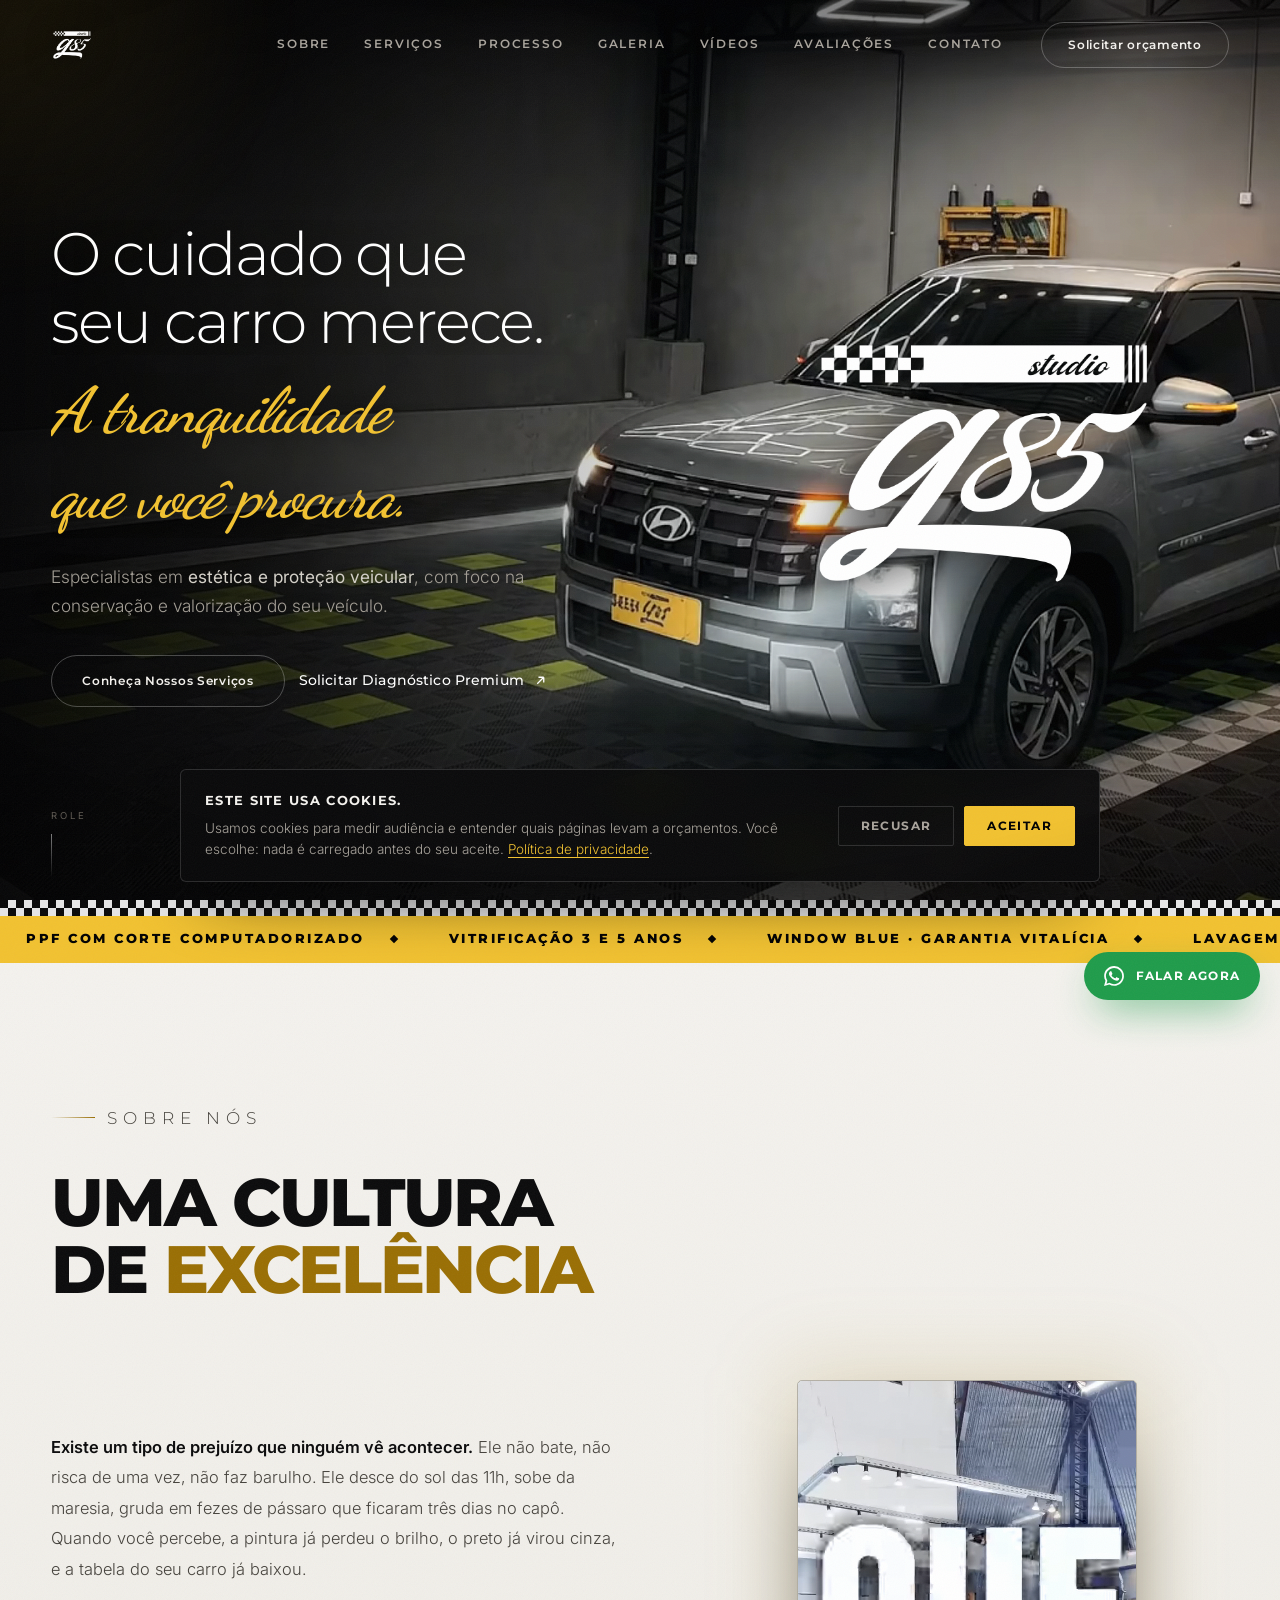
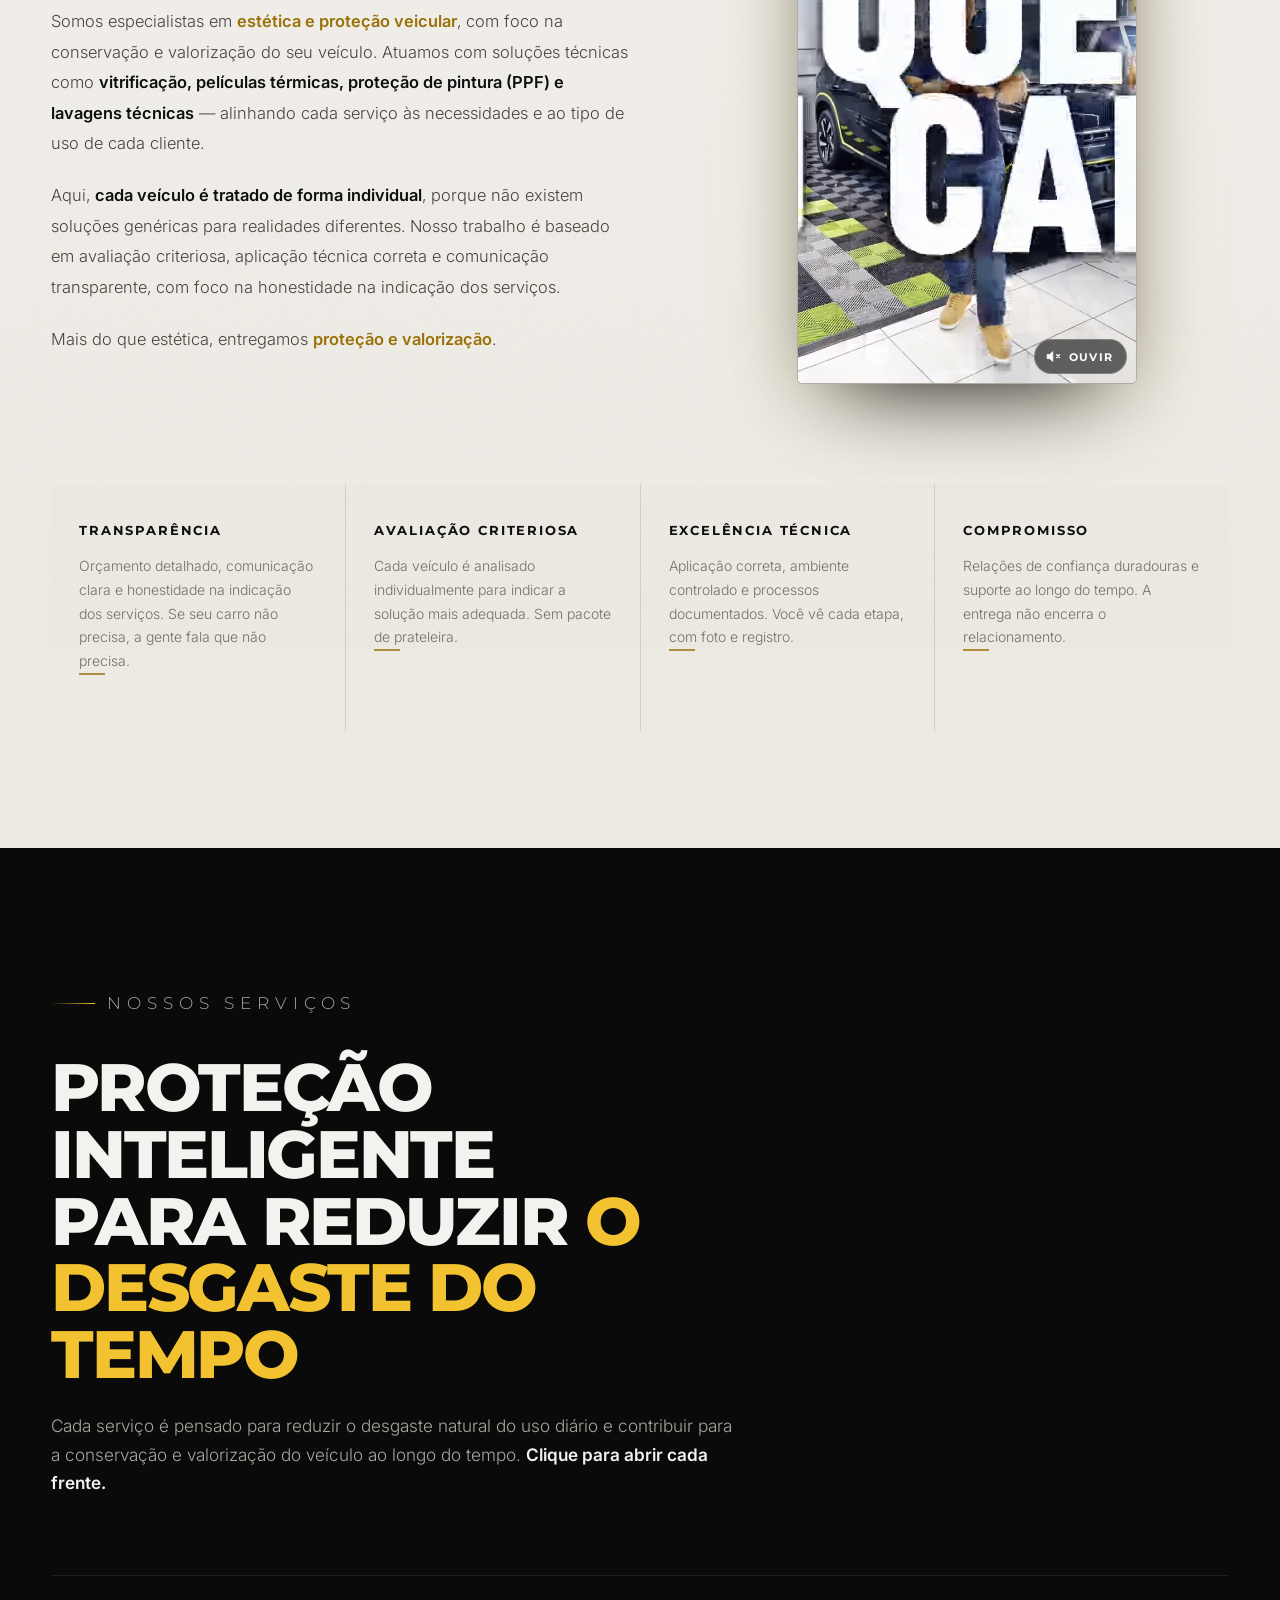
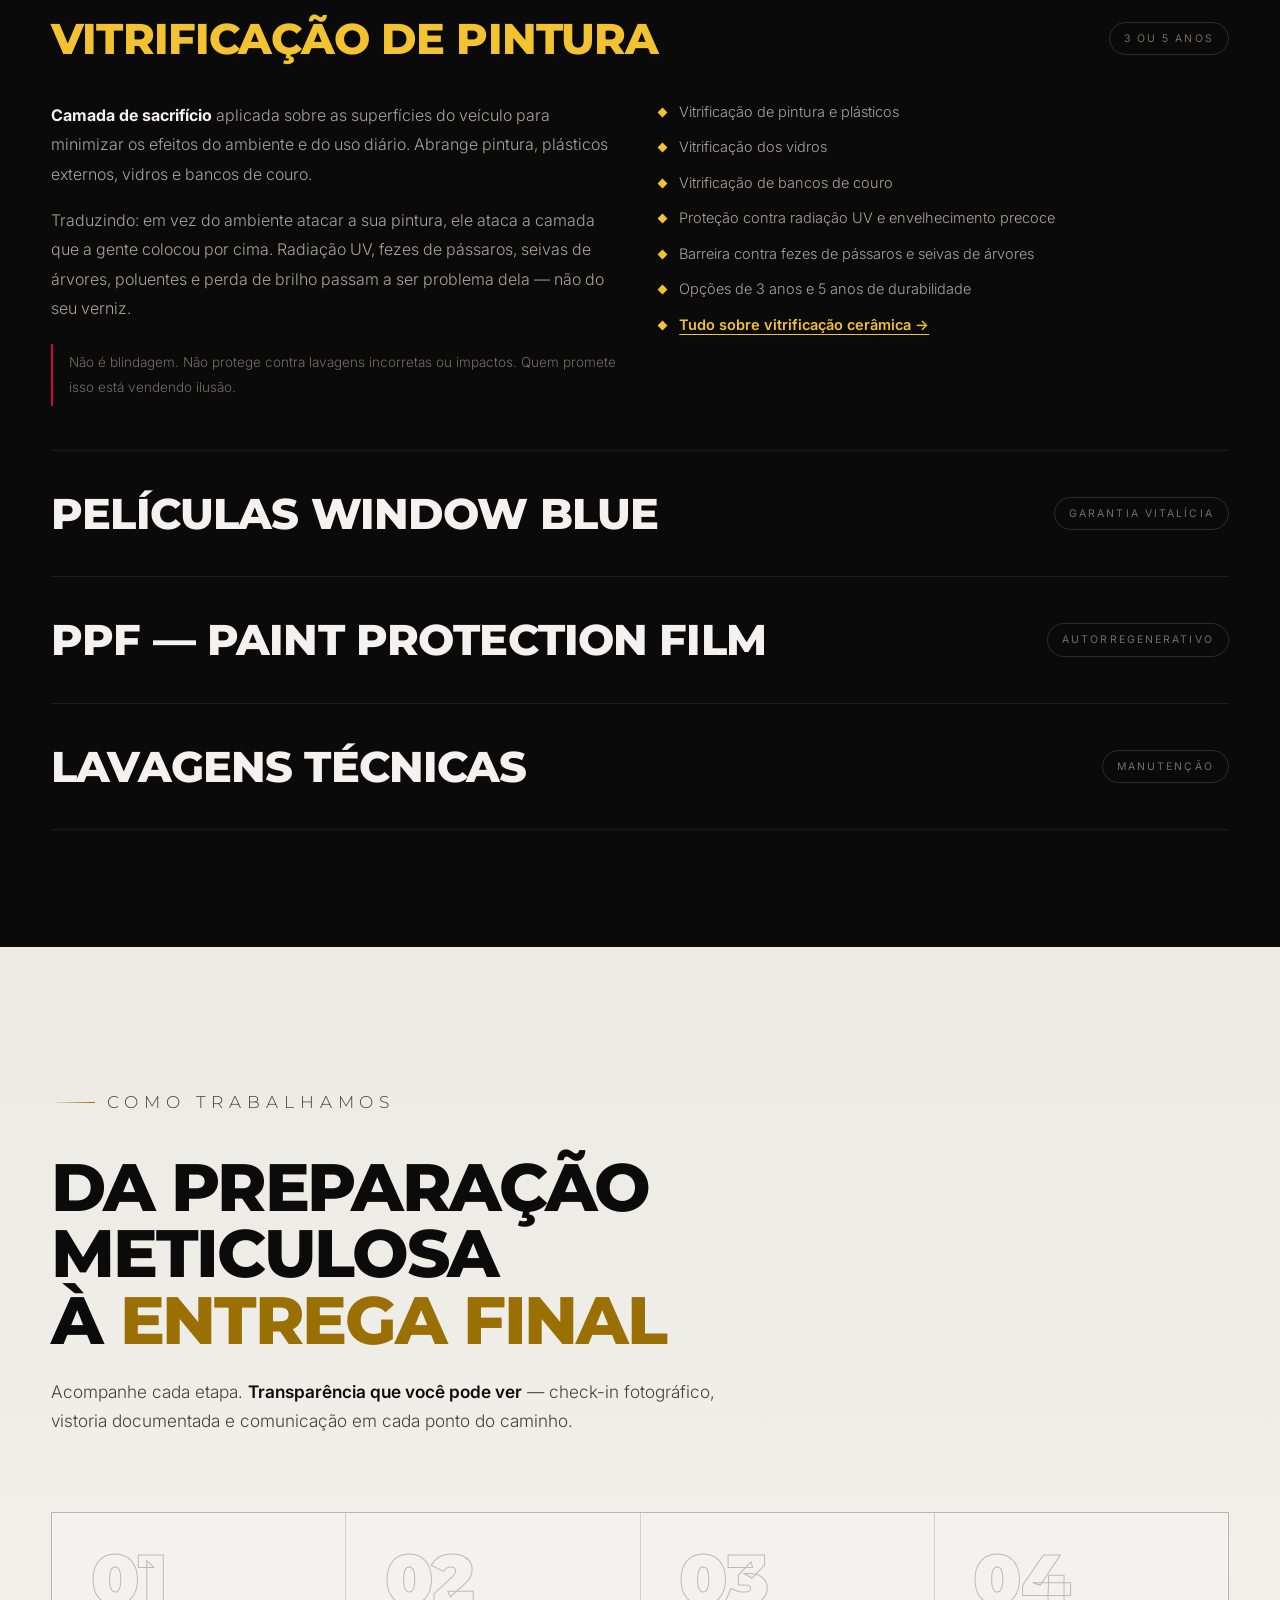
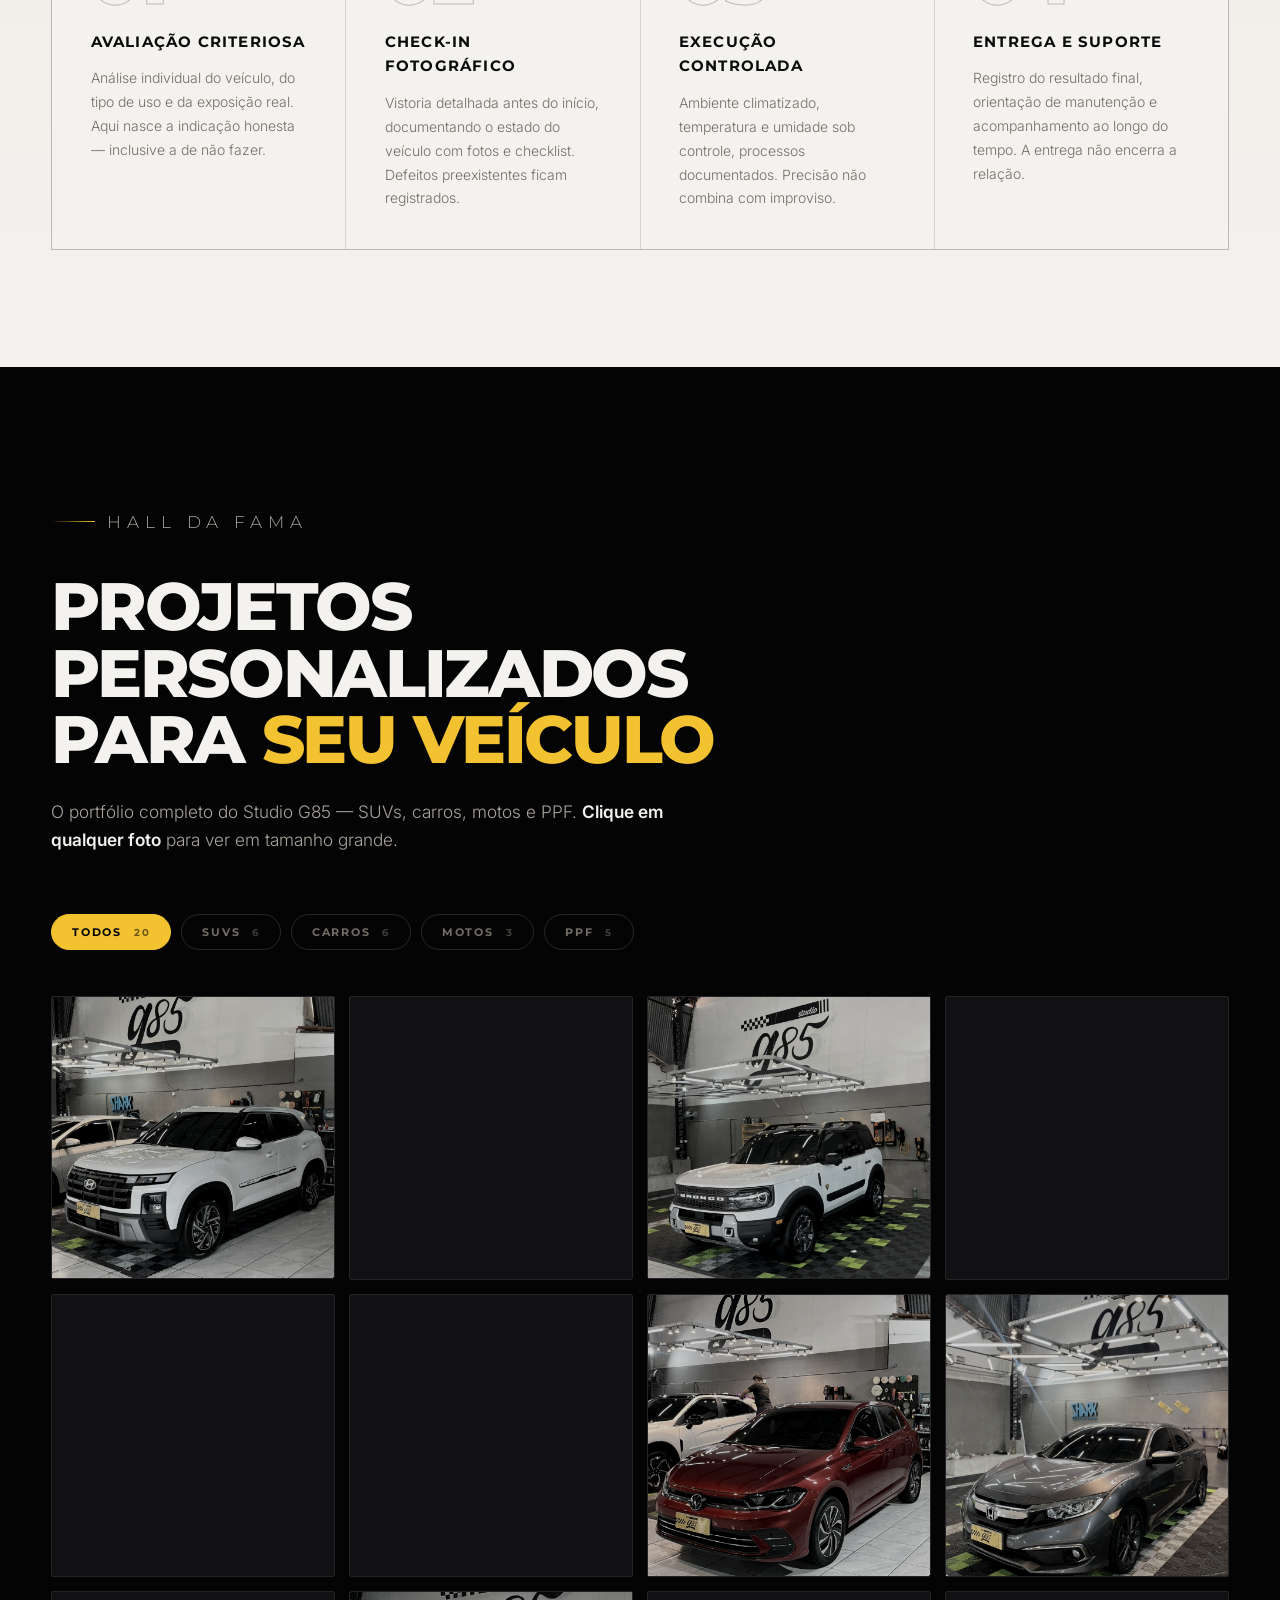
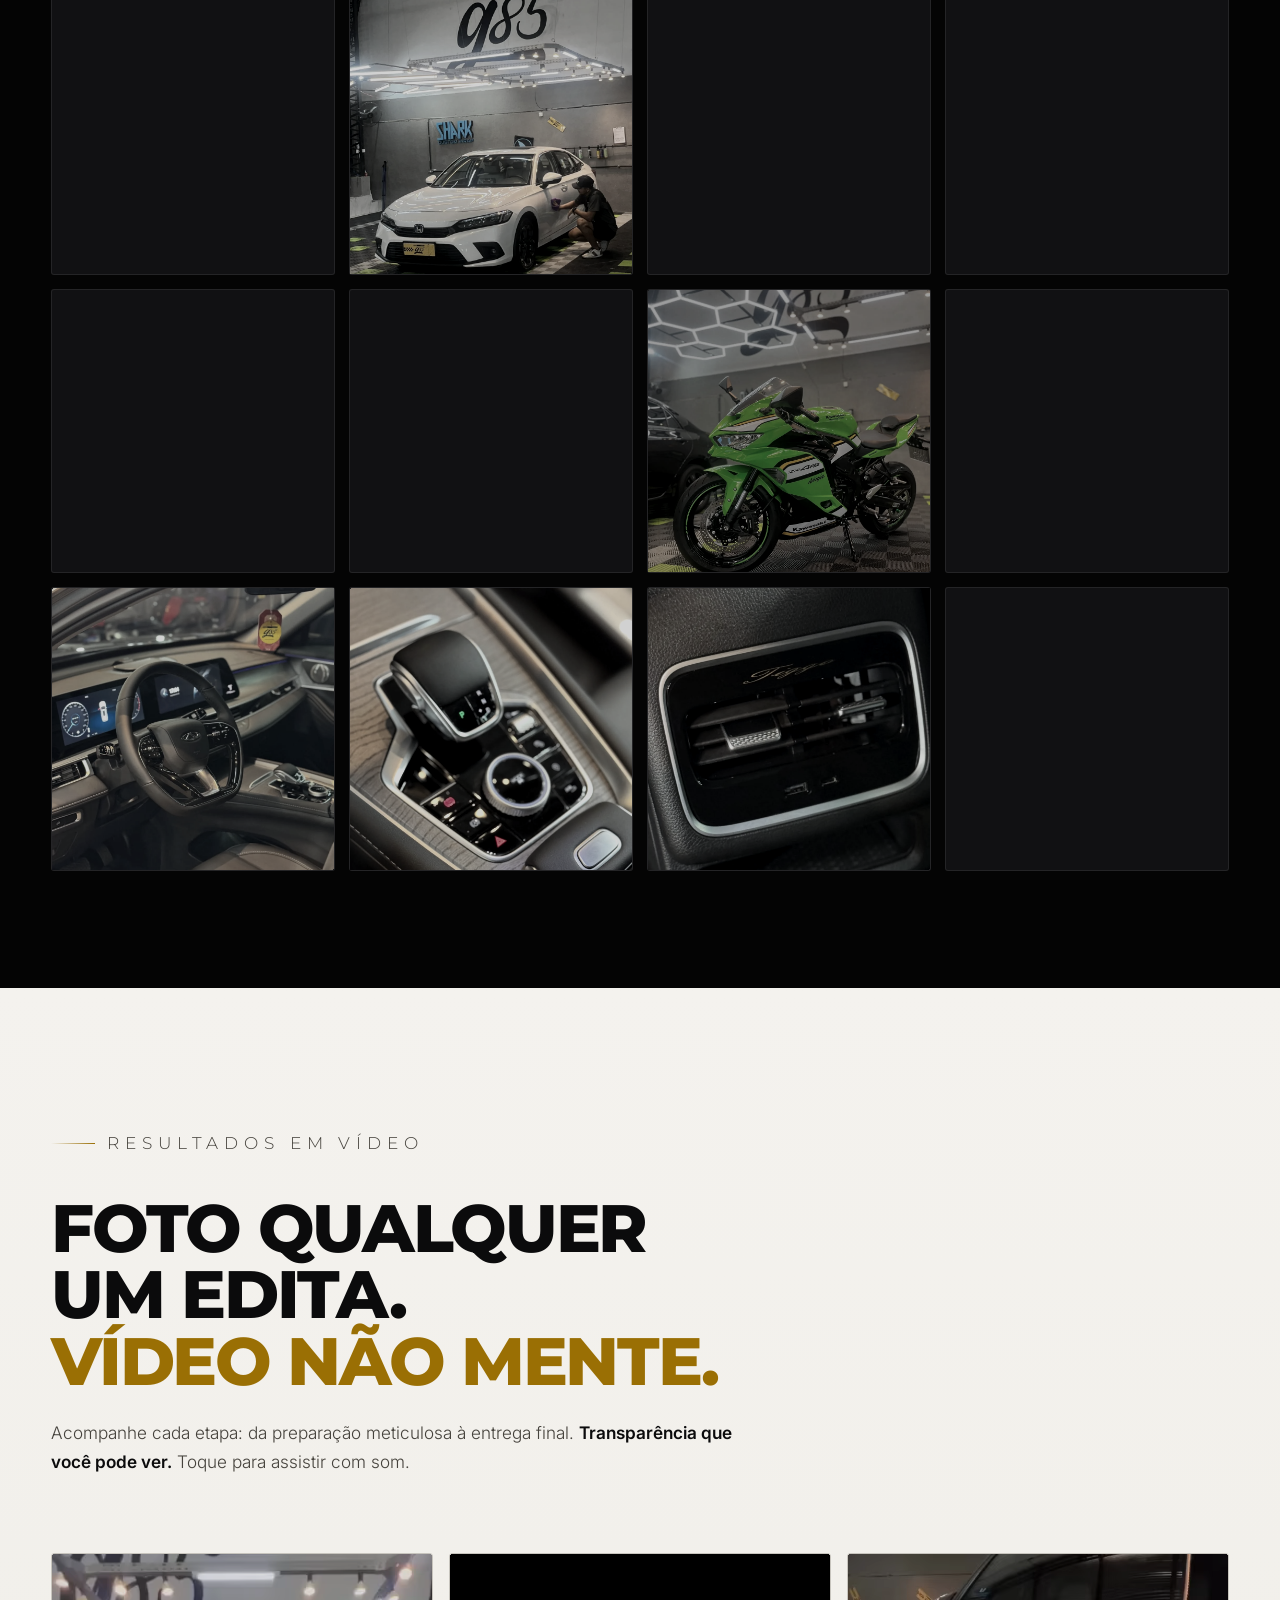
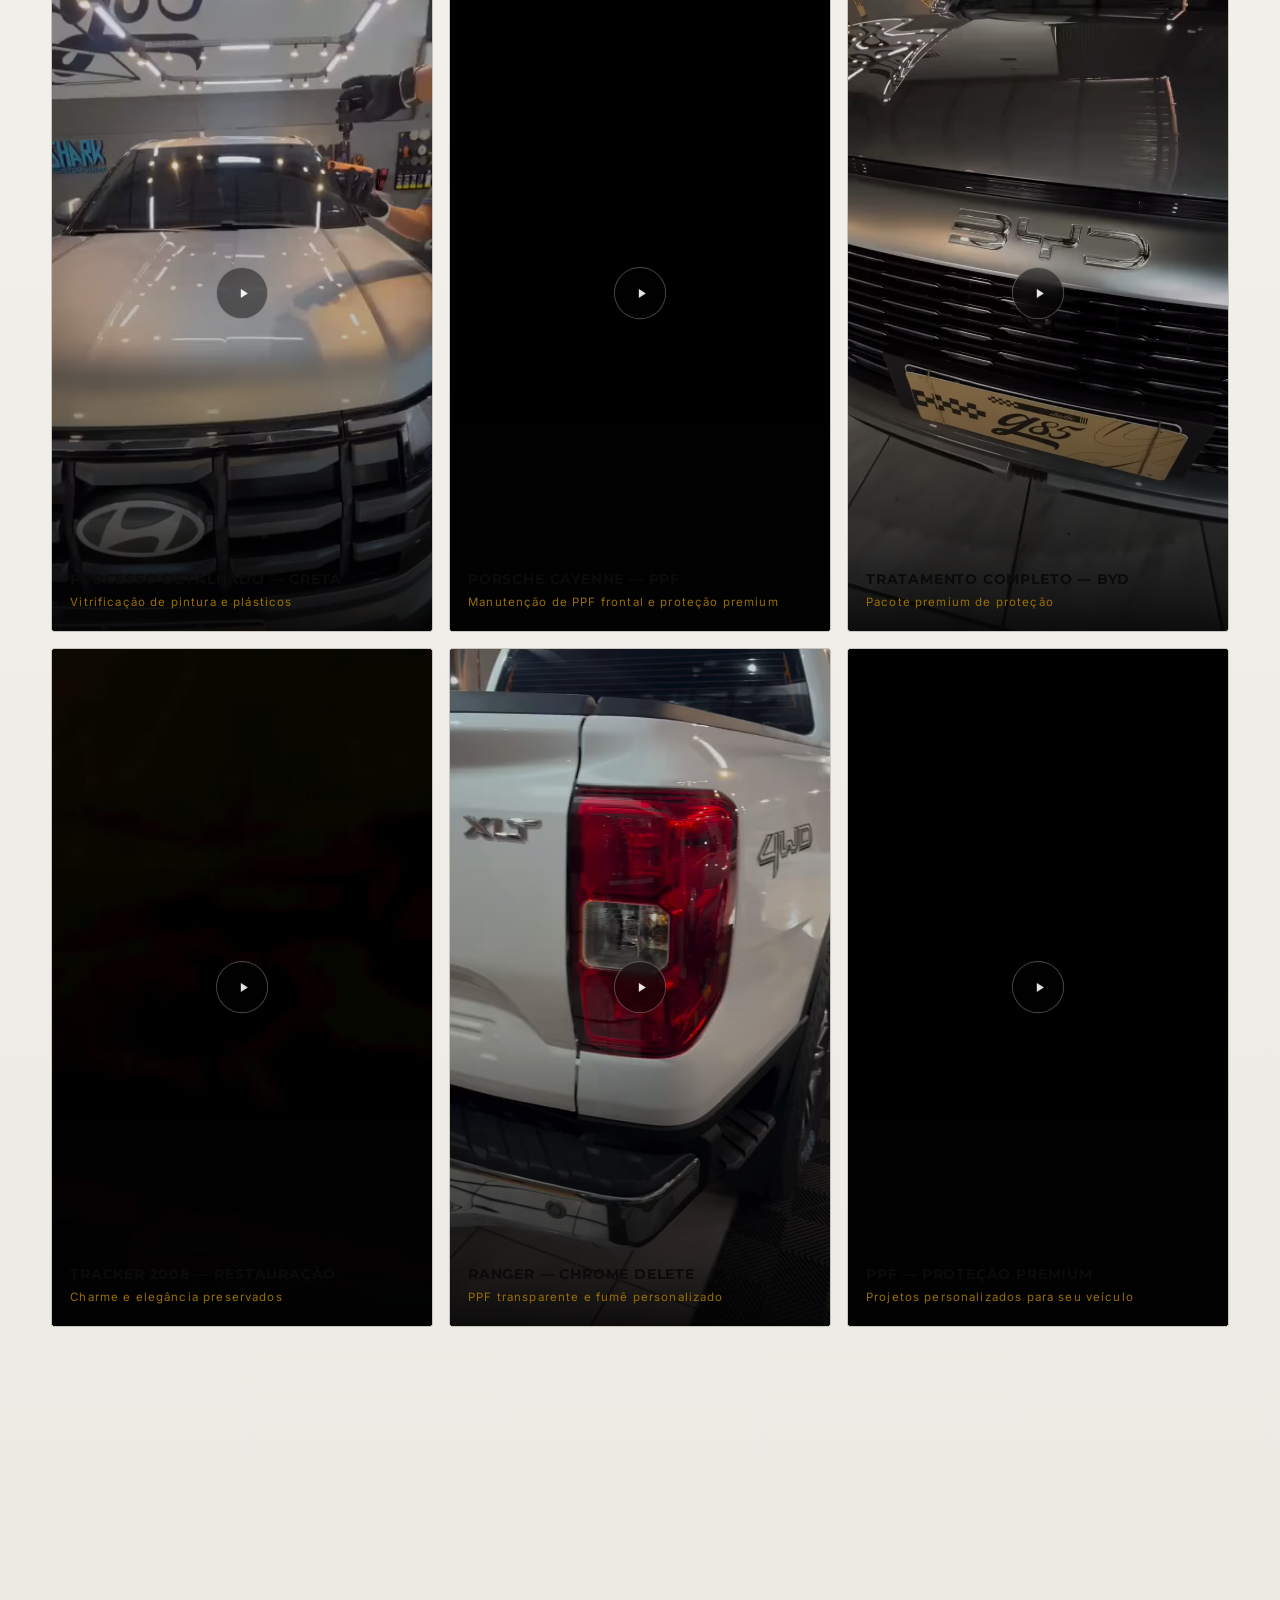
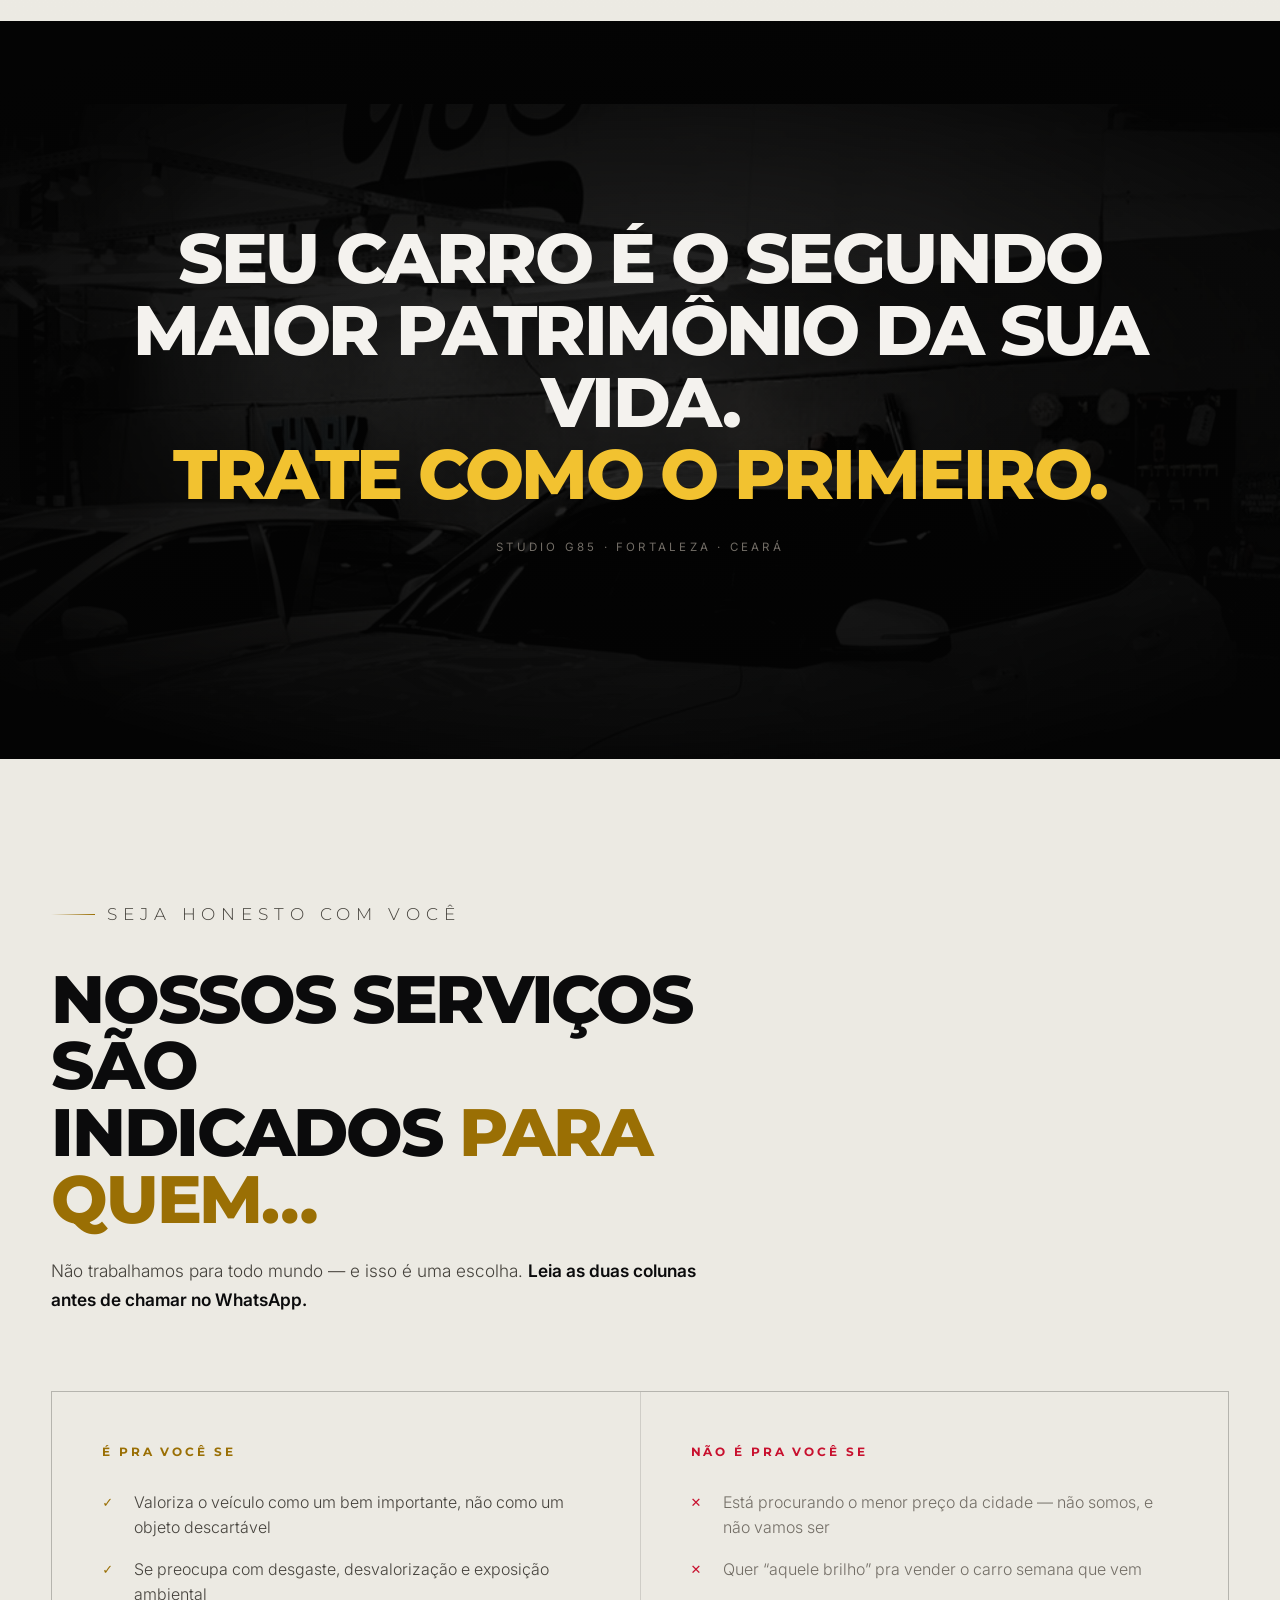
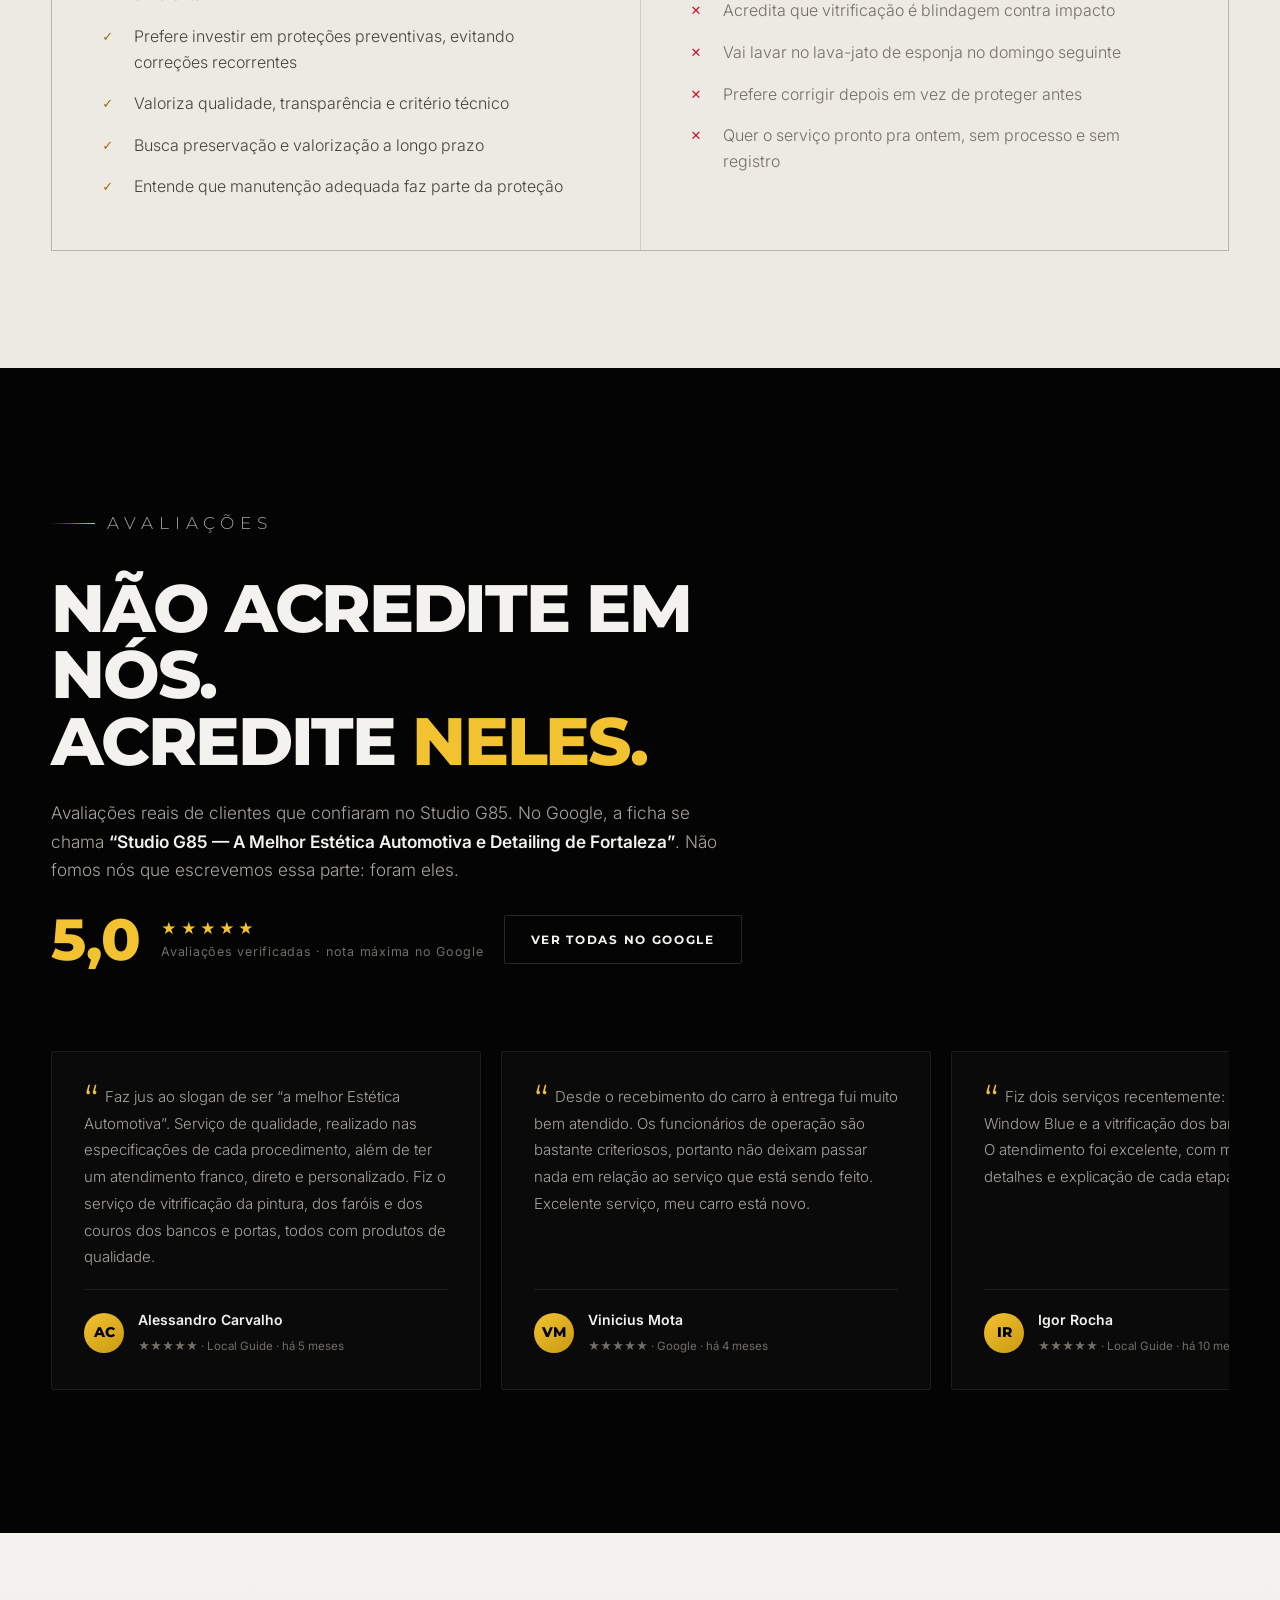
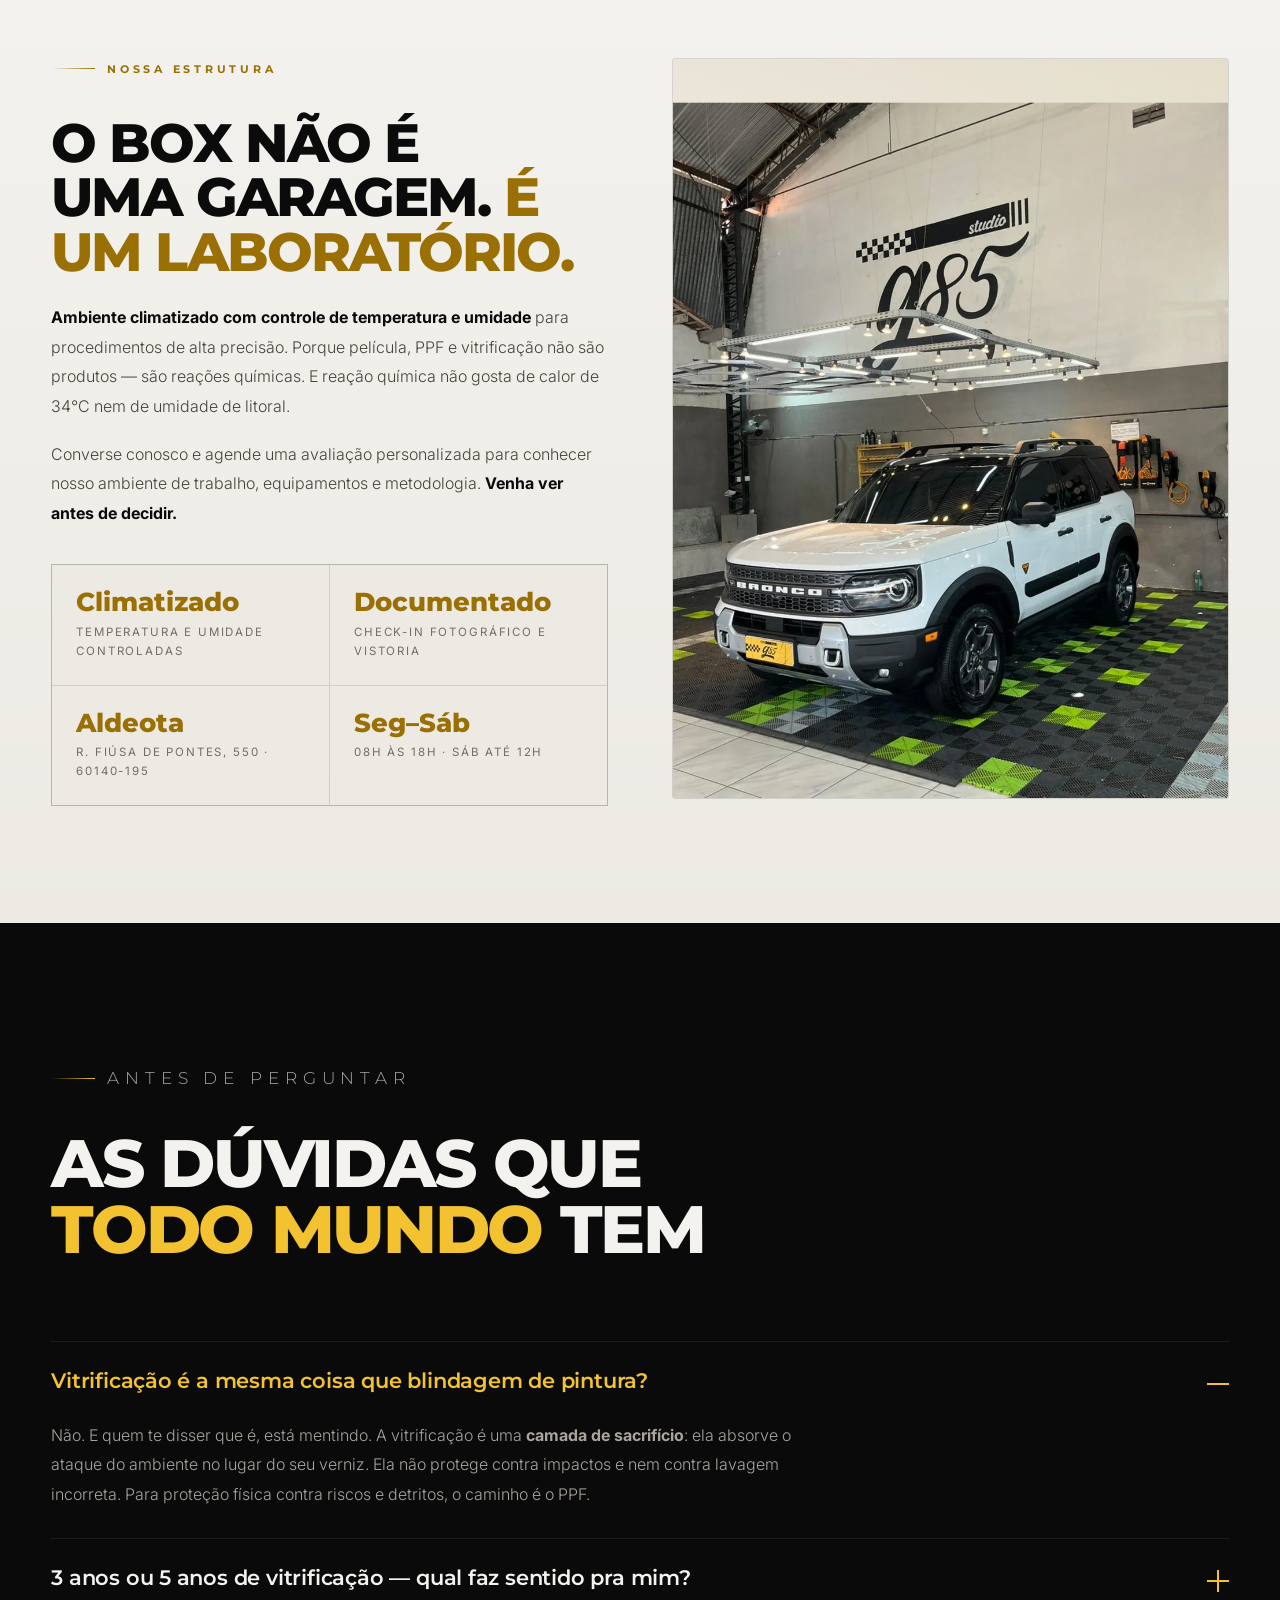
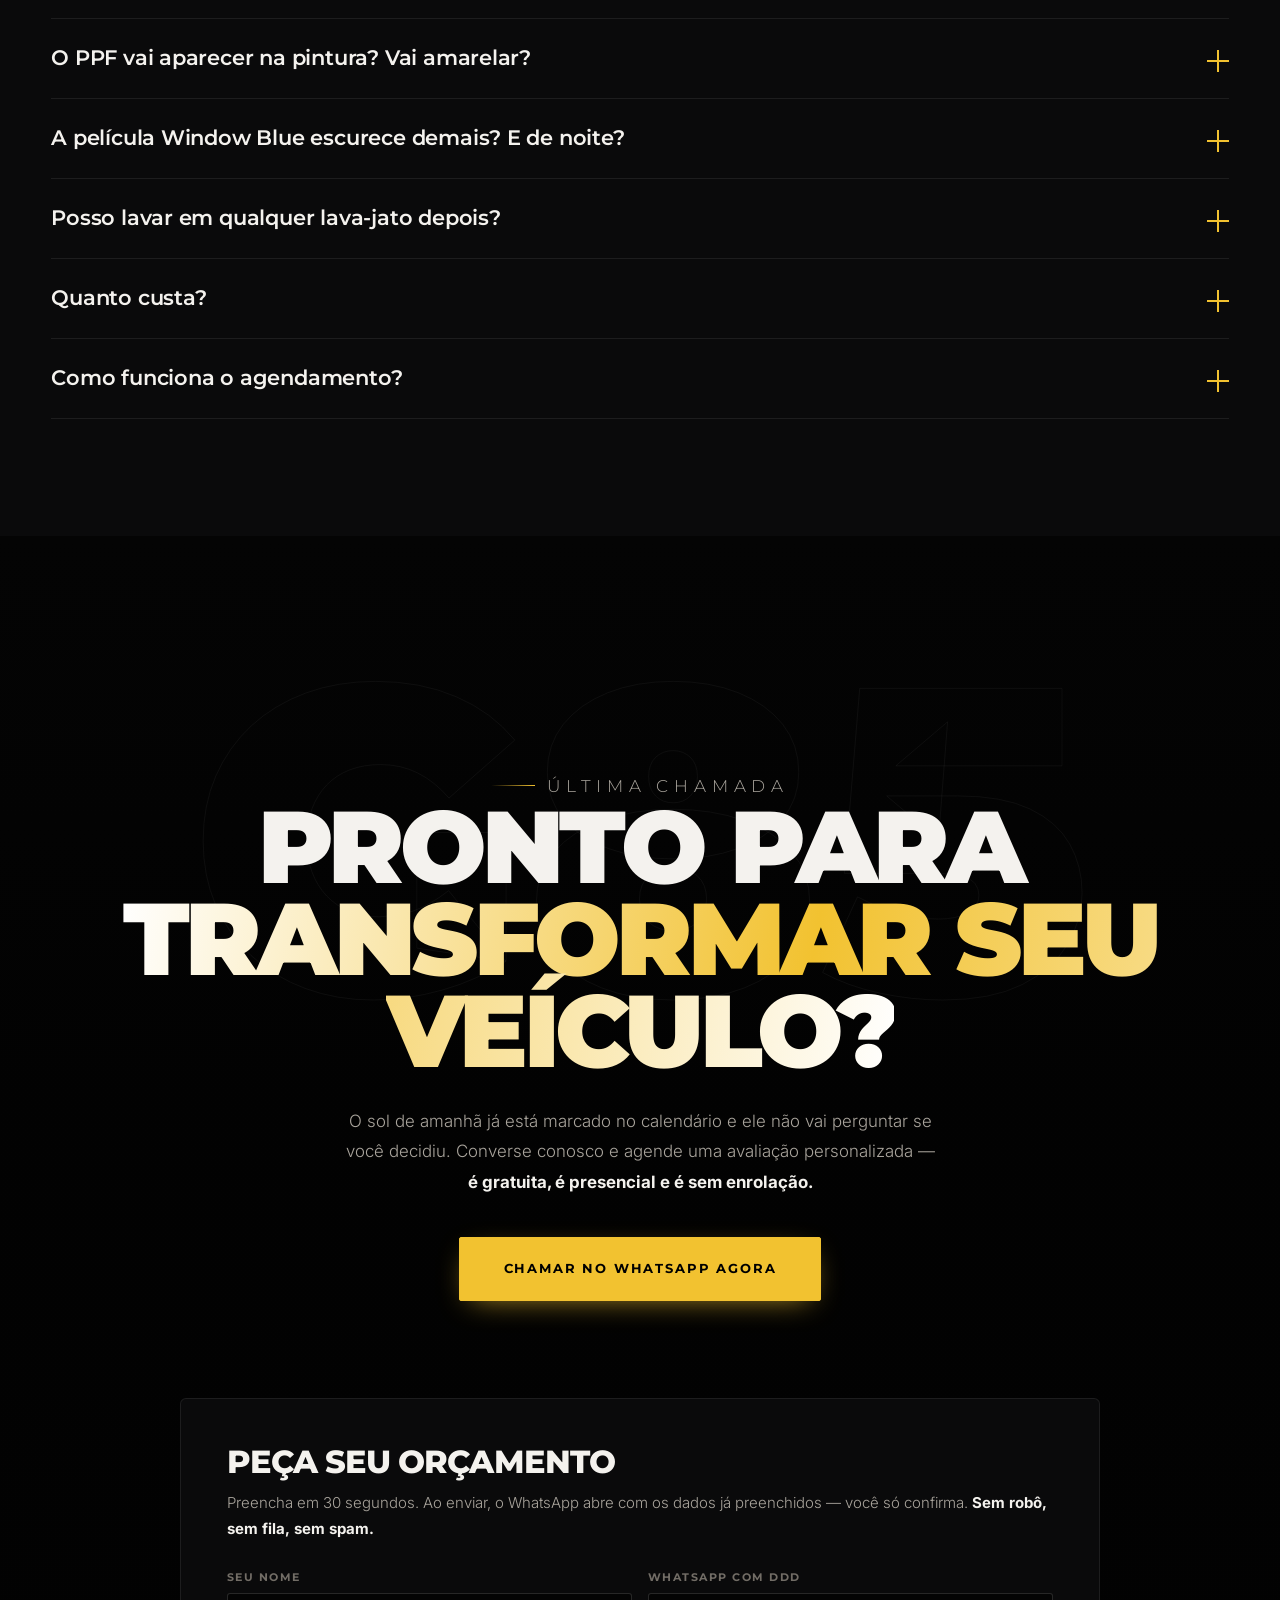
==== commit 2f075376: "Adiciona SEO tecnico, medicao de conversao e paginas de servico Home - canonical, meta robots, Open " ====
--- a/index.html
+++ b/index.html
@@ -4,12 +4,40 @@
 <meta charset="UTF-8">
 <meta name="viewport" content="width=device-width, initial-scale=1.0">
 <title>Studio G85 — Proteção, Estética e Valorização Automotiva | Fortaleza</title>
-<meta name="description" content="O sol e a maresia de Fortaleza estão comendo a pintura do seu carro agora. Studio G85: PPF, vitrificação cerâmica, Window Blue e lavagem técnica em ambiente climatizado. Aldeota.">
+<meta name="description" content="PPF, vitrificação cerâmica, películas Window Blue e lavagem técnica na Aldeota, Fortaleza. Ambiente climatizado e avaliação presencial gratuita.">
 <link rel="icon" type="image/png" href="assets/galeria/favicon.png">
+<link rel="canonical" href="https://www.studiog85.com/">
+<meta name="robots" content="index,follow,max-image-preview:large,max-snippet:-1,max-video-preview:-1">
+<meta name="author" content="Studio G85">
+<meta name="theme-color" content="#040404">
+<meta name="geo.region" content="BR-CE">
+<meta name="geo.placename" content="Fortaleza">
+<meta name="geo.position" content="-3.7346515;-38.5139958">
+<meta name="ICBM" content="-3.7346515, -38.5139958">
+
+<!-- Open Graph -->
+<meta property="og:type" content="website">
+<meta property="og:site_name" content="Studio G85">
+<meta property="og:locale" content="pt_BR">
+<meta property="og:url" content="https://www.studiog85.com/">
+<meta property="og:title" content="Studio G85 — PPF, Vitrificação e Window Blue em Fortaleza">
+<meta property="og:description" content="Estética e proteção automotiva na Aldeota, em ambiente climatizado: PPF, vitrificação cerâmica, películas Window Blue e lavagem técnica. Avaliação presencial gratuita.">
+<meta property="og:image" content="https://www.studiog85.com/assets/galeria/og-studio-g85.jpg">
+<meta property="og:image:width" content="1200">
+<meta property="og:image:height" content="630">
+<meta property="og:image:alt" content="Hyundai Creta finalizada no box climatizado do Studio G85, em Fortaleza">
+
+<!-- Twitter / X -->
+<meta name="twitter:card" content="summary_large_image">
+<meta name="twitter:title" content="Studio G85 — PPF, Vitrificação e Window Blue em Fortaleza">
+<meta name="twitter:description" content="Estética e proteção automotiva na Aldeota, em ambiente climatizado. Avaliação presencial gratuita.">
+<meta name="twitter:image" content="https://www.studiog85.com/assets/galeria/og-studio-g85.jpg">
 
 <link rel="preconnect" href="https://fonts.googleapis.com">
 <link rel="preconnect" href="https://fonts.gstatic.com" crossorigin>
 <link href="https://fonts.googleapis.com/css2?family=Inter:wght@300;400;500;600;700&family=Montserrat:wght@300;400;500;600;700;800;900&family=Dancing+Script:wght@400;600;700&display=swap" rel="stylesheet">
+
+<link rel="stylesheet" href="assets/css/site.css">
 
 <style>
 /* ============================================================
@@ -935,7 +963,468 @@
   .r,.r-l,.r-r,.r-s{opacity:1!important;transform:none!important}
   .lines span i{transform:none!important}
 }
+
+/* wrapper do formulário de orçamento dentro da seção de contato */
+.leadwrap{max-width:920px;margin:clamp(40px,6vw,70px) auto 0}
 </style>
+<script type="application/ld+json">
+{
+  "@context": "https://schema.org",
+  "@graph": [
+    {
+      "@type": [
+        "AutoRepair",
+        "LocalBusiness"
+      ],
+      "@id": "https://www.studiog85.com/#studiog85",
+      "name": "Studio G85",
+      "alternateName": "Studio G85 — Estética e Proteção Automotiva",
+      "description": "Estética e proteção automotiva em Fortaleza: PPF, vitrificação cerâmica, películas Window Blue e lavagem técnica, em ambiente climatizado com temperatura e umidade controladas.",
+      "url": "https://www.studiog85.com/",
+      "logo": "https://www.studiog85.com/assets/galeria/logo-hero-lN6XQNPM.webp",
+      "image": [
+        "https://www.studiog85.com/assets/galeria/og-studio-g85.jpg",
+        "https://www.studiog85.com/assets/galeria/hero-creta.webp"
+      ],
+      "telephone": "+558598484104",
+      "priceRange": "$$$",
+      "currenciesAccepted": "BRL",
+      "address": {
+        "@type": "PostalAddress",
+        "streetAddress": "Rua Fiúsa de Pontes, 550",
+        "addressLocality": "Fortaleza",
+        "addressRegion": "CE",
+        "postalCode": "60140-195",
+        "addressCountry": "BR"
+      },
+      "geo": {
+        "@type": "GeoCoordinates",
+        "latitude": -3.7346515,
+        "longitude": -38.5139958
+      },
+      "hasMap": "https://maps.app.goo.gl/q9YaERKTfQfvr2jG8",
+      "areaServed": [
+        {
+          "@type": "City",
+          "name": "Fortaleza"
+        },
+        {
+          "@type": "AdministrativeArea",
+          "name": "Região Metropolitana de Fortaleza"
+        },
+        {
+          "@type": "State",
+          "name": "Ceará"
+        }
+      ],
+      "openingHoursSpecification": [
+        {
+          "@type": "OpeningHoursSpecification",
+          "dayOfWeek": [
+            "Monday",
+            "Tuesday",
+            "Wednesday",
+            "Thursday",
+            "Friday"
+          ],
+          "opens": "08:00",
+          "closes": "18:00"
+        },
+        {
+          "@type": "OpeningHoursSpecification",
+          "dayOfWeek": "Saturday",
+          "opens": "08:00",
+          "closes": "12:00"
+        }
+      ],
+      "sameAs": [
+        "https://www.instagram.com/studio.g85",
+        "https://maps.app.goo.gl/q9YaERKTfQfvr2jG8"
+      ],
+      "aggregateRating": {
+        "@type": "AggregateRating",
+        "ratingValue": "5",
+        "bestRating": "5",
+        "worstRating": "1",
+        "reviewCount": 10
+      },
+      "review": [
+        {
+          "@type": "Review",
+          "author": {
+            "@type": "Person",
+            "name": "Alessandro Carvalho"
+          },
+          "reviewRating": {
+            "@type": "Rating",
+            "ratingValue": "5",
+            "bestRating": "5",
+            "worstRating": "1"
+          },
+          "reviewBody": "Faz jus ao slogan de ser “a melhor Estética Automotiva”. Serviço de qualidade, realizado nas especificações de cada procedimento, além de ter um atendimento franco, direto e personalizado. Fiz o serviço de vitrificação da pintura, dos faróis e dos couros dos bancos e portas, todos com produtos de qualidade.",
+          "publisher": {
+            "@type": "Organization",
+            "name": "Google"
+          }
+        },
+        {
+          "@type": "Review",
+          "author": {
+            "@type": "Person",
+            "name": "Vinicius Mota"
+          },
+          "reviewRating": {
+            "@type": "Rating",
+            "ratingValue": "5",
+            "bestRating": "5",
+            "worstRating": "1"
+          },
+          "reviewBody": "Desde o recebimento do carro à entrega fui muito bem atendido. Os funcionários de operação são bastante criteriosos, portanto não deixam passar nada em relação ao serviço que está sendo feito. Excelente serviço, meu carro está novo.",
+          "publisher": {
+            "@type": "Organization",
+            "name": "Google"
+          }
+        },
+        {
+          "@type": "Review",
+          "author": {
+            "@type": "Person",
+            "name": "Igor Rocha"
+          },
+          "reviewRating": {
+            "@type": "Rating",
+            "ratingValue": "5",
+            "bestRating": "5",
+            "worstRating": "1"
+          },
+          "reviewBody": "Fiz dois serviços recentemente: a aplicação da Window Blue e a vitrificação dos bancos e da lataria. O atendimento foi excelente, com muita atenção aos detalhes e explicação de cada etapa do processo.",
+          "publisher": {
+            "@type": "Organization",
+            "name": "Google"
+          }
+        },
+        {
+          "@type": "Review",
+          "author": {
+            "@type": "Person",
+            "name": "Diogenes Silveira"
+          },
+          "reviewRating": {
+            "@type": "Rating",
+            "ratingValue": "5",
+            "bestRating": "5",
+            "worstRating": "1"
+          },
+          "reviewBody": "A melhor estética automotiva de Fortaleza! Fiquei impressionado com a qualidade do serviço. Qualidade no serviço, simpatia e atendimento de primeira, fidelizei!",
+          "publisher": {
+            "@type": "Organization",
+            "name": "Google"
+          }
+        },
+        {
+          "@type": "Review",
+          "author": {
+            "@type": "Person",
+            "name": "Pierre Monteiro"
+          },
+          "reviewRating": {
+            "@type": "Rating",
+            "ratingValue": "5",
+            "bestRating": "5",
+            "worstRating": "1"
+          },
+          "reviewBody": "Melhor estética automotiva de Fortaleza, disparado!!! Indico demais, o carro ficou lindo demais com a Vitrificação!!!",
+          "publisher": {
+            "@type": "Organization",
+            "name": "Google"
+          }
+        },
+        {
+          "@type": "Review",
+          "author": {
+            "@type": "Person",
+            "name": "Gustavo Toledo"
+          },
+          "reviewRating": {
+            "@type": "Rating",
+            "ratingValue": "5",
+            "bestRating": "5",
+            "worstRating": "1"
+          },
+          "reviewBody": "Serviço e atendimento impecável! Thiago e todo o time estão de parabéns. Orçamento justo, trabalho super bem feito. Recomendo demais qualquer serviço de estética automotiva com eles aqui em Fortaleza.",
+          "publisher": {
+            "@type": "Organization",
+            "name": "Google"
+          }
+        },
+        {
+          "@type": "Review",
+          "author": {
+            "@type": "Person",
+            "name": "Paula Honório"
+          },
+          "reviewRating": {
+            "@type": "Rating",
+            "ratingValue": "5",
+            "bestRating": "5",
+            "worstRating": "1"
+          },
+          "reviewBody": "Atendimento e serviço excepcionais. Preço competitivo, condições de pagamento flexíveis. Thiago esclarece as dúvidas com prontidão e detalhamento. A prestação do serviço foi minuciosa. Super indico!",
+          "publisher": {
+            "@type": "Organization",
+            "name": "Google"
+          }
+        },
+        {
+          "@type": "Review",
+          "author": {
+            "@type": "Person",
+            "name": "Celio Rocha"
+          },
+          "reviewRating": {
+            "@type": "Rating",
+            "ratingValue": "5",
+            "bestRating": "5",
+            "worstRating": "1"
+          },
+          "reviewBody": "Profissionais de EXCELÊNCIA! Empresa muito bem estruturada e equipe de alta qualidade executa todos os serviços com maestria. Levei meu carro 0km da concessionária direto para a G85 com total confiança.",
+          "publisher": {
+            "@type": "Organization",
+            "name": "Google"
+          }
+        },
+        {
+          "@type": "Review",
+          "author": {
+            "@type": "Person",
+            "name": "Ernani Montenegro"
+          },
+          "reviewRating": {
+            "@type": "Rating",
+            "ratingValue": "5",
+            "bestRating": "5",
+            "worstRating": "1"
+          },
+          "reviewBody": "Fiz a aplicação de película nos vidros do meu carro e fiquei satisfeito com o resultado. O serviço foi feito com muito cuidado e atenção aos detalhes. A película ficou perfeitamente instalada, sem bolhas, sem rugas.",
+          "publisher": {
+            "@type": "Organization",
+            "name": "Google"
+          }
+        },
+        {
+          "@type": "Review",
+          "author": {
+            "@type": "Person",
+            "name": "Márzio Mendes Campos"
+          },
+          "reviewRating": {
+            "@type": "Rating",
+            "ratingValue": "5",
+            "bestRating": "5",
+            "worstRating": "1"
+          },
+          "reviewBody": "Uma empresa inovadora, atendimento humanizado, produtos e serviços 100% de qualidade 5 estrelas e por fim preço competitivo de mercado. Parabéns a G85!",
+          "publisher": {
+            "@type": "Organization",
+            "name": "Google"
+          }
+        }
+      ],
+      "makesOffer": [
+        {
+          "@type": "Offer",
+          "itemOffered": {
+            "@type": "Service",
+            "name": "Vitrificação cerâmica de pintura",
+            "url": "https://www.studiog85.com/servicos/vitrificacao-ceramica.html",
+            "description": "Camada de sacrifício cerâmica sobre pintura, plásticos externos, vidros e bancos de couro, com opções de 3 e 5 anos de durabilidade.",
+            "provider": {
+              "@id": "https://www.studiog85.com/#studiog85"
+            },
+            "areaServed": {
+              "@type": "City",
+              "name": "Fortaleza"
+            }
+          }
+        },
+        {
+          "@type": "Offer",
+          "itemOffered": {
+            "@type": "Service",
+            "name": "PPF — Paint Protection Film",
+            "url": "https://www.studiog85.com/servicos/ppf-paint-protection-film.html",
+            "description": "Película transparente autorregenerativa aplicada em capô, para-choque, faróis, colunas, soleiras e maçanetas, com corte computadorizado.",
+            "provider": {
+              "@id": "https://www.studiog85.com/#studiog85"
+            },
+            "areaServed": {
+              "@type": "City",
+              "name": "Fortaleza"
+            }
+          }
+        },
+        {
+          "@type": "Offer",
+          "itemOffered": {
+            "@type": "Service",
+            "name": "Película automotiva Window Blue",
+            "url": "https://www.studiog85.com/servicos/pelicula-window-blue.html",
+            "description": "Películas térmicas Window Blue com redução de calor, bloqueio de UV, alta visibilidade noturna e garantia vitalícia nacional.",
+            "provider": {
+              "@id": "https://www.studiog85.com/#studiog85"
+            },
+            "areaServed": {
+              "@type": "City",
+              "name": "Fortaleza"
+            }
+          }
+        },
+        {
+          "@type": "Offer",
+          "itemOffered": {
+            "@type": "Service",
+            "name": "Lavagem técnica e detalhamento",
+            "url": "https://www.studiog85.com/servicos/lavagem-tecnica.html",
+            "description": "Lavagem técnica, higienização interna, polimento e manutenção que preservam vitrificações e PPF já aplicados.",
+            "provider": {
+              "@id": "https://www.studiog85.com/#studiog85"
+            },
+            "areaServed": {
+              "@type": "City",
+              "name": "Fortaleza"
+            }
+          }
+        }
+      ],
+      "hasOfferCatalog": {
+        "@type": "OfferCatalog",
+        "name": "Serviços do Studio G85",
+        "itemListElement": [
+          {
+            "@type": "Offer",
+            "itemOffered": {
+              "@type": "Service",
+              "name": "Vitrificação cerâmica de pintura",
+              "url": "https://www.studiog85.com/servicos/vitrificacao-ceramica.html"
+            }
+          },
+          {
+            "@type": "Offer",
+            "itemOffered": {
+              "@type": "Service",
+              "name": "PPF — Paint Protection Film",
+              "url": "https://www.studiog85.com/servicos/ppf-paint-protection-film.html"
+            }
+          },
+          {
+            "@type": "Offer",
+            "itemOffered": {
+              "@type": "Service",
+              "name": "Película automotiva Window Blue",
+              "url": "https://www.studiog85.com/servicos/pelicula-window-blue.html"
+            }
+          },
+          {
+            "@type": "Offer",
+            "itemOffered": {
+              "@type": "Service",
+              "name": "Lavagem técnica e detalhamento",
+              "url": "https://www.studiog85.com/servicos/lavagem-tecnica.html"
+            }
+          }
+        ]
+      }
+    },
+    {
+      "@type": "WebSite",
+      "@id": "https://www.studiog85.com/#site",
+      "url": "https://www.studiog85.com/",
+      "name": "Studio G85",
+      "inLanguage": "pt-BR",
+      "publisher": {
+        "@id": "https://www.studiog85.com/#studiog85"
+      }
+    },
+    {
+      "@type": "WebPage",
+      "@id": "https://www.studiog85.com/#pagina",
+      "url": "https://www.studiog85.com/",
+      "name": "Studio G85 — Proteção, Estética e Valorização Automotiva | Fortaleza",
+      "description": "PPF, vitrificação cerâmica, películas Window Blue e lavagem técnica na Aldeota, Fortaleza, em ambiente climatizado.",
+      "isPartOf": {
+        "@id": "https://www.studiog85.com/#site"
+      },
+      "about": {
+        "@id": "https://www.studiog85.com/#studiog85"
+      },
+      "primaryImageOfPage": "https://www.studiog85.com/assets/galeria/og-studio-g85.jpg",
+      "inLanguage": "pt-BR"
+    },
+    {
+      "@type": "FAQPage",
+      "@id": "https://www.studiog85.com/#faq",
+      "mainEntity": [
+        {
+          "@type": "Question",
+          "name": "Vitrificação é a mesma coisa que blindagem de pintura?",
+          "acceptedAnswer": {
+            "@type": "Answer",
+            "text": "Não. A vitrificação é uma camada de sacrifício: ela absorve o ataque do ambiente no lugar do verniz do veículo. Não protege contra impactos nem contra lavagem incorreta. Para proteção física contra riscos e detritos, o caminho é o PPF."
+          }
+        },
+        {
+          "@type": "Question",
+          "name": "3 anos ou 5 anos de vitrificação — qual faz sentido para mim?",
+          "acceptedAnswer": {
+            "@type": "Answer",
+            "text": "Depende da exposição, do tipo de uso e de quanto tempo o proprietário pretende ficar com o carro. Carro que dorme na rua, roda no litoral e pega sol o dia inteiro pede mais proteção. Carro de garagem, com uso urbano leve, pede menos. A avaliação presencial define o escopo."
+          }
+        },
+        {
+          "@type": "Question",
+          "name": "O PPF vai aparecer na pintura? Vai amarelar?",
+          "acceptedAnswer": {
+            "@type": "Answer",
+            "text": "PPF de qualidade, aplicado com corte correto e em ambiente controlado, é transparente e discreto. A tecnologia autorregenerativa faz microrriscos superficiais desaparecerem com calor. Também trabalhamos com PPF fumê personalizado e aplicações internas em painel, multimídia e saídas de ar."
+          }
+        },
+        {
+          "@type": "Question",
+          "name": "A película Window Blue escurece demais? E à noite?",
+          "acceptedAnswer": {
+            "@type": "Answer",
+            "text": "A Window Blue equilibra redução de calor, bloqueio de UV (com certificação do Instituto do Câncer de Pele) e alta visibilidade noturna. A garantia é vitalícia nacional."
+          }
+        },
+        {
+          "@type": "Question",
+          "name": "Posso lavar em qualquer lava-jato depois?",
+          "acceptedAnswer": {
+            "@type": "Answer",
+            "text": "Pode, mas a manutenção adequada faz parte da proteção. A lavagem técnica usa produtos e métodos seguros que preservam a pintura e as proteções aplicadas, o que significa acabamento durando mais, menos desgaste precoce e menos correção no futuro."
+          }
+        },
+        {
+          "@type": "Question",
+          "name": "Quanto custa?",
+          "acceptedAnswer": {
+            "@type": "Answer",
+            "text": "Não há tabela única. O valor depende do porte do veículo, do estado atual da pintura e do escopo indicado. O orçamento é detalhado e apresentado antes do início do serviço, e serviços adicionais recebem desconto progressivo."
+          }
+        },
+        {
+          "@type": "Question",
+          "name": "Como funciona o agendamento?",
+          "acceptedAnswer": {
+            "@type": "Answer",
+            "text": "O contato é feito pelo WhatsApp, com agendamento da avaliação presencial. O veículo passa por check-in fotográfico e o escopo com valores é apresentado antes do início de qualquer procedimento. Cancelamentos com no mínimo 24h de antecedência."
+          }
+        }
+      ]
+    }
+  ]
+}
+</script>
 </head>
 <body>
 
@@ -958,7 +1447,7 @@
     <a href="#avaliacoes">Avaliações</a>
     <a href="#contato">Contato</a>
   </nav>
-  <a class="btn btn--pill btn--nav" href="https://wa.me/558598484104?text=Ol%C3%A1,%20vim%20pelo%20site!" target="_blank" rel="noopener">
+  <a class="btn btn--pill btn--nav" href="https://wa.me/558598484104?text=Ol%C3%A1,%20vim%20pelo%20site!" target="_blank" rel="noopener" data-origem="menu-topo">
     <span>Solicitar orçamento</span>
   </a>
   <button class="nav__burger" id="burger" aria-label="Abrir menu"><i></i><i></i><i></i></button>
@@ -997,7 +1486,7 @@
 
       <div class="hero__cta">
         <a class="btn btn--pill" href="#servicos"><span>Conheça Nossos Serviços</span></a>
-        <a class="link-cta" href="https://wa.me/558598484104?text=Ol%C3%A1,%20gostaria%20de%20uma%20avalia%C3%A7%C3%A3o%20personalizada%20para%20o%20meu%20ve%C3%ADculo!" target="_blank" rel="noopener" style="margin-top:0">
+        <a class="link-cta" href="https://wa.me/558598484104?text=Ol%C3%A1,%20gostaria%20de%20uma%20avalia%C3%A7%C3%A3o%20personalizada%20para%20o%20meu%20ve%C3%ADculo!" target="_blank" rel="noopener" data-origem="hero" style="margin-top:0">
           Solicitar Diagnóstico Premium
           <svg viewBox="0 0 16 16" fill="none" stroke="currentColor" stroke-width="1.6" aria-hidden="true">
             <path d="M4 12L12 4M12 4H5.5M12 4v6.5"/>
@@ -1115,6 +1604,7 @@
           <li>Proteção contra radiação UV e envelhecimento precoce</li>
           <li>Barreira contra fezes de pássaros e seivas de árvores</li>
           <li>Opções de 3 anos e 5 anos de durabilidade</li>
+          <li style="list-style:none;margin-left:-28px;padding-left:28px"><a href="servicos/vitrificacao-ceramica.html" style="color:var(--gold);text-decoration:underline;text-underline-offset:4px;font-weight:600">Tudo sobre vitrificação cerâmica &rarr;</a></li>
         </ul>
       </div></div>
     </div>
@@ -1137,6 +1627,7 @@
           <li>Alta visibilidade noturna, sem aquele efeito “vidro fosco”</li>
           <li>Garantia vitalícia nacional</li>
           <li>Instalação sem bolhas e sem rugas — ou refazemos</li>
+          <li style="list-style:none;margin-left:-28px;padding-left:28px"><a href="servicos/pelicula-window-blue.html" style="color:var(--gold);text-decoration:underline;text-underline-offset:4px;font-weight:600">Tudo sobre películas Window Blue &rarr;</a></li>
         </ul>
       </div></div>
     </div>
@@ -1161,6 +1652,7 @@
           <li>PPF transparente e fumê personalizado</li>
           <li>Aplicações internas: painel, multimídia, saídas de ar</li>
           <li>Contribui diretamente para a valorização do veículo</li>
+          <li style="list-style:none;margin-left:-28px;padding-left:28px"><a href="servicos/ppf-paint-protection-film.html" style="color:var(--gold);text-decoration:underline;text-underline-offset:4px;font-weight:600">Tudo sobre PPF &rarr;</a></li>
         </ul>
       </div></div>
     </div>
@@ -1184,6 +1676,7 @@
           <li>Menor necessidade de correções futuras</li>
           <li>Higienização interna completa e hipermeabilização dos tapetes</li>
           <li>Polimento, cristalização e instalação de soleira de vinil</li>
+          <li style="list-style:none;margin-left:-28px;padding-left:28px"><a href="servicos/lavagem-tecnica.html" style="color:var(--gold);text-decoration:underline;text-underline-offset:4px;font-weight:600">Tudo sobre lavagem técnica &rarr;</a></li>
         </ul>
       </div></div>
     </div>
@@ -1340,9 +1833,9 @@
 
     <div class="vgrid r">
       <button class="vcard" data-webm="assets/videos/creta-processo.webm" data-mp4="assets/videos/creta-processo.mp4" data-t="Processo Detalhado — Creta" data-d="Vitrificação de pintura e plásticos">
-        <video muted loop playsinline preload="metadata">
-          <source src="assets/videos/creta-processo.webm#t=0.5" type="video/webm">
-          <source src="assets/videos/creta-processo.mp4#t=0.5" type="video/mp4">
+        <video muted loop playsinline preload="none" data-lazy>
+          <source data-src="assets/videos/creta-processo.webm#t=0.5" type="video/webm">
+          <source data-src="assets/videos/creta-processo.mp4#t=0.5" type="video/mp4">
         </video>
         <div class="vcard__scrim"></div>
         <div class="vcard__play"><svg viewBox="0 0 24 24" aria-hidden="true"><path d="M8 5v14l11-7z"/></svg></div>
@@ -1350,9 +1843,9 @@
       </button>
 
       <button class="vcard" data-webm="assets/videos/porsche-cayenne-ppf.webm" data-mp4="assets/videos/porsche-cayenne-ppf.mp4" data-t="Porsche Cayenne — PPF" data-d="Manutenção de PPF frontal e proteção premium">
-        <video muted loop playsinline preload="metadata">
-          <source src="assets/videos/porsche-cayenne-ppf.webm#t=0.5" type="video/webm">
-          <source src="assets/videos/porsche-cayenne-ppf.mp4#t=0.5" type="video/mp4">
+        <video muted loop playsinline preload="none" data-lazy>
+          <source data-src="assets/videos/porsche-cayenne-ppf.webm#t=0.5" type="video/webm">
+          <source data-src="assets/videos/porsche-cayenne-ppf.mp4#t=0.5" type="video/mp4">
         </video>
         <div class="vcard__scrim"></div>
         <div class="vcard__play"><svg viewBox="0 0 24 24" aria-hidden="true"><path d="M8 5v14l11-7z"/></svg></div>
@@ -1360,9 +1853,9 @@
       </button>
 
       <button class="vcard" data-webm="assets/videos/vw-completo.webm" data-mp4="assets/videos/vw-completo.mp4" data-t="Tratamento Completo — BYD" data-d="Pacote premium de proteção">
-        <video muted loop playsinline preload="metadata">
-          <source src="assets/videos/vw-completo.webm#t=0.5" type="video/webm">
-          <source src="assets/videos/vw-completo.mp4#t=0.5" type="video/mp4">
+        <video muted loop playsinline preload="none" data-lazy>
+          <source data-src="assets/videos/vw-completo.webm#t=0.5" type="video/webm">
+          <source data-src="assets/videos/vw-completo.mp4#t=0.5" type="video/mp4">
         </video>
         <div class="vcard__scrim"></div>
         <div class="vcard__play"><svg viewBox="0 0 24 24" aria-hidden="true"><path d="M8 5v14l11-7z"/></svg></div>
@@ -1370,9 +1863,9 @@
       </button>
 
       <button class="vcard" data-webm="assets/videos/tracker-charme.webm" data-mp4="assets/videos/tracker-charme.mp4" data-t="Tracker 2008 — Restauração" data-d="Charme e elegância preservados">
-        <video muted loop playsinline preload="metadata">
-          <source src="assets/videos/tracker-charme.webm#t=0.5" type="video/webm">
-          <source src="assets/videos/tracker-charme.mp4#t=0.5" type="video/mp4">
+        <video muted loop playsinline preload="none" data-lazy>
+          <source data-src="assets/videos/tracker-charme.webm#t=0.5" type="video/webm">
+          <source data-src="assets/videos/tracker-charme.mp4#t=0.5" type="video/mp4">
         </video>
         <div class="vcard__scrim"></div>
         <div class="vcard__play"><svg viewBox="0 0 24 24" aria-hidden="true"><path d="M8 5v14l11-7z"/></svg></div>
@@ -1380,9 +1873,9 @@
       </button>
 
       <button class="vcard" data-webm="assets/videos/ranger-chrome-delete.webm" data-mp4="assets/videos/ranger-chrome-delete.mp4" data-t="Ranger — Chrome Delete" data-d="PPF transparente e fumê personalizado">
-        <video muted loop playsinline preload="metadata">
-          <source src="assets/videos/ranger-chrome-delete.webm#t=0.5" type="video/webm">
-          <source src="assets/videos/ranger-chrome-delete.mp4#t=0.5" type="video/mp4">
+        <video muted loop playsinline preload="none" data-lazy>
+          <source data-src="assets/videos/ranger-chrome-delete.webm#t=0.5" type="video/webm">
+          <source data-src="assets/videos/ranger-chrome-delete.mp4#t=0.5" type="video/mp4">
         </video>
         <div class="vcard__scrim"></div>
         <div class="vcard__play"><svg viewBox="0 0 24 24" aria-hidden="true"><path d="M8 5v14l11-7z"/></svg></div>
@@ -1390,9 +1883,9 @@
       </button>
 
       <button class="vcard" data-webm="assets/videos/ppf-protecao.webm" data-mp4="assets/videos/ppf-protecao.mp4" data-t="PPF — Proteção Premium" data-d="Projetos personalizados para seu veículo">
-        <video muted loop playsinline preload="metadata">
-          <source src="assets/videos/ppf-protecao.webm#t=0.5" type="video/webm">
-          <source src="assets/videos/ppf-protecao.mp4#t=0.5" type="video/mp4">
+        <video muted loop playsinline preload="none" data-lazy>
+          <source data-src="assets/videos/ppf-protecao.webm#t=0.5" type="video/webm">
+          <source data-src="assets/videos/ppf-protecao.mp4#t=0.5" type="video/mp4">
         </video>
         <div class="vcard__scrim"></div>
         <div class="vcard__play"><svg viewBox="0 0 24 24" aria-hidden="true"><path d="M8 5v14l11-7z"/></svg></div>
@@ -1402,7 +1895,7 @@
 
     <div class="vcta r">
       <p>Veja nossos resultados em vídeo e transforme seu veículo!</p>
-      <a class="btn btn--ghost" href="https://wa.me/558598484104?text=Ol%C3%A1,%20vi%20os%20v%C3%ADdeos%20no%20site%20e%20quero%20um%20or%C3%A7amento!" target="_blank" rel="noopener"><span>Quero esse resultado no meu carro</span></a>
+      <a class="btn btn--ghost" href="https://wa.me/558598484104?text=Ol%C3%A1,%20vi%20os%20v%C3%ADdeos%20no%20site%20e%20quero%20um%20or%C3%A7amento!" target="_blank" rel="noopener" data-origem="secao-videos"><span>Quero esse resultado no meu carro</span></a>
     </div>
   </div>
 </section>
@@ -1626,9 +2119,59 @@
       </h2>
       <p class="r">O sol de amanhã já está marcado no calendário e ele não vai perguntar se você decidiu.
       Converse conosco e agende uma avaliação personalizada — <b style="color:var(--paper)">é gratuita, é presencial e é sem enrolação.</b></p>
-      <a class="btn r" href="https://wa.me/558598484104?text=Ol%C3%A1,%20gostaria%20de%20uma%20avalia%C3%A7%C3%A3o%20personalizada%20para%20o%20meu%20ve%C3%ADculo!" target="_blank" rel="noopener">
+      <a class="btn r" href="https://wa.me/558598484104?text=Ol%C3%A1,%20gostaria%20de%20uma%20avalia%C3%A7%C3%A3o%20personalizada%20para%20o%20meu%20ve%C3%ADculo!" target="_blank" rel="noopener" data-origem="cta-final">
         <span>Chamar no WhatsApp agora</span>
       </a>
+    </div>
+
+
+    <div class="leadwrap r" id="orcamento">
+      <form class="lead" id="leadForm" novalidate>
+        <div class="lead__head">
+          <h3>Peça seu orçamento</h3>
+          <p>Preencha em 30 segundos. Ao enviar, o WhatsApp abre com os dados já preenchidos —
+          você só confirma. <b style="color:var(--paper)">Sem robô, sem fila, sem spam.</b></p>
+        </div>
+        <div class="lead__grid">
+          <div class="lead__f">
+            <label for="lf-nome">Seu nome</label>
+            <input id="lf-nome" name="nome" type="text" autocomplete="name" placeholder="Como podemos te chamar" required>
+          </div>
+          <div class="lead__f">
+            <label for="lf-tel">WhatsApp com DDD</label>
+            <input id="lf-tel" name="telefone" type="tel" inputmode="tel" autocomplete="tel" placeholder="(85) 90000-0000" required>
+          </div>
+          <div class="lead__f">
+            <label for="lf-veic">Veículo</label>
+            <input id="lf-veic" name="veiculo" type="text" placeholder="Modelo e ano — ex.: Creta 2024">
+          </div>
+          <div class="lead__f">
+            <label for="lf-svc">Serviço de interesse</label>
+            <select id="lf-svc" name="servico" required>
+              <option value="">Selecione…</option>
+              <option>Vitrificação cerâmica</option>
+              <option>PPF — Paint Protection Film</option>
+              <option>Película Window Blue</option>
+              <option>Lavagem técnica / manutenção</option>
+              <option>Mais de um serviço</option>
+              <option>Ainda não sei — quero uma avaliação</option>
+            </select>
+          </div>
+          <div class="lead__f lead__f--wide">
+            <label for="lf-msg">Alguma observação? (opcional)</label>
+            <textarea id="lf-msg" name="mensagem" rows="3" placeholder="Estado da pintura, prazo, onde o carro dorme…"></textarea>
+          </div>
+          <p class="lead__status" id="leadStatus" role="status" aria-live="polite"></p>
+          <div class="lead__send">
+            <button class="lead__btn" type="submit">
+              <svg viewBox="0 0 24 24" aria-hidden="true"><path d="M17.47 14.38c-.3-.15-1.76-.87-2.03-.97-.27-.1-.47-.15-.67.15-.2.3-.77.97-.94 1.17-.17.2-.35.22-.65.07-.3-.15-1.26-.46-2.4-1.48-.89-.79-1.49-1.76-1.66-2.06-.17-.3-.02-.46.13-.61.14-.14.3-.35.45-.53.15-.18.2-.3.3-.5.1-.2.05-.38-.03-.53-.07-.15-.67-1.61-.92-2.21-.24-.58-.49-.5-.67-.51h-.57c-.2 0-.53.07-.8.38-.27.3-1.05 1.02-1.05 2.5s1.08 2.9 1.23 3.1c.15.2 2.12 3.24 5.14 4.54.72.31 1.28.5 1.71.64.72.23 1.38.2 1.9.12.58-.09 1.76-.72 2.01-1.41.25-.7.25-1.29.17-1.41-.07-.13-.27-.2-.57-.35M12.05 21.8h-.02a9.75 9.75 0 0 1-4.96-1.36l-.36-.21-3.68.96.98-3.59-.23-.37a9.72 9.72 0 0 1-1.49-5.19c0-5.38 4.38-9.76 9.77-9.76a9.7 9.7 0 0 1 6.9 2.86 9.68 9.68 0 0 1 2.86 6.9c0 5.39-4.39 9.77-9.77 9.77M20.52 3.45A11.77 11.77 0 0 0 12.05 0C5.5 0 .17 5.33.17 11.88c0 2.1.55 4.14 1.6 5.95L.07 24l6.33-1.66a11.86 11.86 0 0 0 5.65 1.44h.01c6.55 0 11.88-5.33 11.88-11.88 0-3.17-1.24-6.15-3.48-8.4"/></svg>
+              Enviar pelo WhatsApp
+            </button>
+            <p class="lead__note">Seus dados são usados só para responder este orçamento.
+            Leia a <a href="politica-de-privacidade.html">política de privacidade</a>.</p>
+          </div>
+        </div>
+      </form>
     </div>
 
     <div class="info r">
@@ -1640,7 +2183,7 @@
         <b>Horário de funcionamento</b>
         <p><strong>Segunda a sexta · 08h às 18h</strong>Sábado · 08h às 12h<br>Agendamento prévio recomendado</p>
       </div>
-      <a href="https://wa.me/558598484104?text=Ol%C3%A1,%20vim%20pelo%20site!" target="_blank" rel="noopener">
+      <a href="https://wa.me/558598484104?text=Ol%C3%A1,%20vim%20pelo%20site!" target="_blank" rel="noopener" data-origem="cartao-contato">
         <b>Contato</b>
         <p><strong>(85) 9848-4104</strong>WhatsApp · resposta rápida<br>Instagram: @studio.g85</p>
       </a>
@@ -1672,8 +2215,17 @@
         <a href="#videos">Vídeos</a>
         <a href="#avaliacoes">Avaliações</a>
         <a href="https://www.instagram.com/studio.g85" target="_blank" rel="noopener">Instagram</a>
-        <a href="https://wa.me/558598484104" target="_blank" rel="noopener">WhatsApp</a>
+        <a href="https://wa.me/558598484104" target="_blank" rel="noopener" data-origem="rodape">WhatsApp</a>
         <a href="https://maps.app.goo.gl/q9YaERKTfQfvr2jG8" target="_blank" rel="noopener">Como chegar</a>
+      </nav>
+    </div>
+    <div class="foot" style="border-top:1px solid var(--line);padding-top:22px;margin-top:6px">
+      <nav class="foot__nav">
+        <a href="servicos/vitrificacao-ceramica.html">Vitrificação cerâmica</a>
+        <a href="servicos/ppf-paint-protection-film.html">PPF</a>
+        <a href="servicos/pelicula-window-blue.html">Película Window Blue</a>
+        <a href="servicos/lavagem-tecnica.html">Lavagem técnica</a>
+        <a href="politica-de-privacidade.html">Política de privacidade</a>
       </nav>
     </div>
     <div class="foot__legal">
@@ -1683,7 +2235,7 @@
   </div>
 </footer>
 
-<a class="wa" id="wa" href="https://wa.me/558598484104?text=Ol%C3%A1,%20vim%20pelo%20site!" target="_blank" rel="noopener" aria-label="Falar no WhatsApp">
+<a class="wa" id="wa" href="https://wa.me/558598484104?text=Ol%C3%A1,%20vim%20pelo%20site!" target="_blank" rel="noopener" data-origem="botao-flutuante" aria-label="Falar no WhatsApp">
   <svg viewBox="0 0 24 24" aria-hidden="true"><path d="M17.47 14.38c-.3-.15-1.76-.87-2.03-.97-.27-.1-.47-.15-.67.15-.2.3-.77.97-.94 1.17-.17.2-.35.22-.65.07-.3-.15-1.26-.46-2.4-1.48-.89-.79-1.49-1.76-1.66-2.06-.17-.3-.02-.46.13-.61.14-.14.3-.35.45-.53.15-.18.2-.3.3-.5.1-.2.05-.38-.03-.53-.07-.15-.67-1.61-.92-2.21-.24-.58-.49-.5-.67-.51h-.57c-.2 0-.53.07-.8.38-.27.3-1.05 1.02-1.05 2.5s1.08 2.9 1.23 3.1c.15.2 2.12 3.24 5.14 4.54.72.31 1.28.5 1.71.64.72.23 1.38.2 1.9.12.58-.09 1.76-.72 2.01-1.41.25-.7.25-1.29.17-1.41-.07-.13-.27-.2-.57-.35M12.05 21.8h-.02a9.75 9.75 0 0 1-4.96-1.36l-.36-.21-3.68.96.98-3.59-.23-.37a9.72 9.72 0 0 1-1.49-5.19c0-5.38 4.38-9.76 9.77-9.76a9.7 9.7 0 0 1 6.9 2.86 9.68 9.68 0 0 1 2.86 6.9c0 5.39-4.39 9.77-9.77 9.77M20.52 3.45A11.77 11.77 0 0 0 12.05 0C5.5 0 .17 5.33.17 11.88c0 2.1.55 4.14 1.6 5.95L.07 24l6.33-1.66a11.86 11.86 0 0 0 5.65 1.44h.01c6.55 0 11.88-5.33 11.88-11.88 0-3.17-1.24-6.15-3.48-8.4"/></svg>
   <span>Falar agora</span>
 </a>
@@ -2101,5 +2653,6 @@
   }
 })();
 </script>
+<script src="assets/js/g85.js" defer></script>
 </body>
 </html>
--- a/assets/css/site.css
+++ b/assets/css/site.css
@@ -0,0 +1,280 @@
+/* ============================================================
+   STUDIO G85 — folha compartilhada
+   Usada pelas páginas internas (serviços, privacidade, 404) e,
+   no index, apenas pelo aviso de cookies e pelo formulário.
+   Os tokens repetem os do index de propósito: assim uma página
+   interna nunca depende do CSS embutido da home.
+   ============================================================ */
+:root{
+  --ink:#040404;
+  --ink-2:#0a0a0b;
+  --ink-3:#111113;
+  --smoke:#1a1a1d;
+  --line:rgba(255,255,255,.08);
+  --line-2:rgba(255,255,255,.14);
+  --paper:#f4f2ee;
+  --paper-dim:#a9a49c;
+  --paper-mute:#726d66;
+  --gold:#f2c230;
+  --gold-deep:#c99a12;
+  --f-display:'Montserrat',system-ui,sans-serif;
+  --f-body:'Inter',system-ui,sans-serif;
+  --shell:min(1240px,92vw);
+  --ease:cubic-bezier(.16,1,.3,1);
+}
+
+/* ============================================================
+   AVISO DE COOKIES  (presente em todas as páginas)
+   ============================================================ */
+.ck{
+  position:fixed;left:50%;bottom:18px;z-index:9990;
+  width:min(920px,94vw);transform:translate(-50%,140%);
+  display:flex;gap:20px;align-items:center;flex-wrap:wrap;justify-content:space-between;
+  padding:20px 24px;border-radius:6px;
+  background:rgba(10,10,11,.94);border:1px solid var(--line-2);
+  backdrop-filter:blur(18px) saturate(150%);
+  -webkit-backdrop-filter:blur(18px) saturate(150%);
+  box-shadow:0 30px 70px -30px rgba(0,0,0,.95);
+  transition:transform .6s var(--ease),opacity .4s;opacity:0;
+  font-family:var(--f-body);color:var(--paper);
+}
+.ck.on{transform:translate(-50%,0);opacity:1}
+.ck__txt{flex:1 1 380px;min-width:0}
+.ck__txt b{display:block;font-family:var(--f-display);font-size:13px;font-weight:700;
+  letter-spacing:.1em;text-transform:uppercase;margin-bottom:6px}
+.ck__txt p{font-size:13.5px;line-height:1.6;color:var(--paper-dim);font-weight:300;margin:0}
+.ck__txt a{color:var(--gold);text-decoration:underline;text-underline-offset:3px}
+.ck__acts{display:flex;gap:10px;flex:0 0 auto}
+.ck__btn{
+  font-family:var(--f-display);font-size:11.5px;font-weight:700;letter-spacing:.12em;
+  text-transform:uppercase;padding:12px 22px;border-radius:2px;cursor:pointer;
+  background:var(--gold);color:#000;border:1px solid var(--gold);
+  transition:transform .3s var(--ease),background .3s,color .3s;
+}
+.ck__btn:hover{transform:translateY(-2px);background:#fff;border-color:#fff}
+.ck__btn--ghost{background:transparent;color:var(--paper-dim);border-color:var(--line-2)}
+.ck__btn--ghost:hover{background:transparent;color:var(--paper);border-color:var(--paper)}
+@media(max-width:640px){
+  .ck{padding:18px;gap:14px}
+  .ck__acts{width:100%}
+  .ck__btn{flex:1;text-align:center;justify-content:center}
+}
+
+/* ============================================================
+   FORMULÁRIO DE ORÇAMENTO  (index + páginas de serviço)
+   ============================================================ */
+.lead{
+  background:var(--ink-2);border:1px solid var(--line);border-radius:6px;
+  padding:clamp(26px,4vw,46px);font-family:var(--f-body);
+}
+.lead__head{margin-bottom:28px}
+.lead__head h3{
+  font-family:var(--f-display);font-weight:800;text-transform:uppercase;
+  font-size:clamp(1.4rem,3vw,2rem);line-height:1.05;letter-spacing:-.03em;color:var(--paper);
+}
+.lead__head p{margin-top:12px;color:var(--paper-dim);font-weight:300;font-size:15px;line-height:1.7}
+.lead__grid{display:grid;grid-template-columns:1fr 1fr;gap:16px}
+.lead__f{display:flex;flex-direction:column;gap:7px}
+.lead__f--wide{grid-column:1/-1}
+.lead__f label{
+  font-family:var(--f-display);font-size:10.5px;font-weight:700;letter-spacing:.14em;
+  text-transform:uppercase;color:var(--paper-mute);
+}
+.lead__f input,.lead__f select,.lead__f textarea{
+  font-family:var(--f-body);font-size:15px;color:var(--paper);
+  background:var(--ink);border:1px solid var(--line-2);border-radius:3px;
+  padding:14px 16px;width:100%;transition:border-color .3s,box-shadow .3s;
+}
+.lead__f textarea{resize:vertical;min-height:104px}
+.lead__f select{appearance:none;cursor:pointer;
+  background-image:url("data:image/svg+xml,%3Csvg xmlns='http://www.w3.org/2000/svg' width='12' height='8' fill='none' stroke='%23a9a49c' stroke-width='1.6'%3E%3Cpath d='M1 1.5 6 6.5l5-5'/%3E%3C/svg%3E");
+  background-repeat:no-repeat;background-position:right 16px center;padding-right:42px}
+.lead__f select option{background:var(--ink-3);color:var(--paper)}
+.lead__f input:focus,.lead__f select:focus,.lead__f textarea:focus{
+  outline:none;border-color:var(--gold);box-shadow:0 0 0 3px rgba(242,194,48,.14)}
+.lead__f [aria-invalid="true"]{border-color:#c8102e;box-shadow:0 0 0 3px rgba(200,16,46,.16)}
+.lead__send{
+  grid-column:1/-1;display:flex;align-items:center;gap:18px;flex-wrap:wrap;margin-top:8px}
+.lead__btn{
+  display:inline-flex;align-items:center;gap:10px;cursor:pointer;
+  font-family:var(--f-display);font-size:12px;font-weight:700;letter-spacing:.14em;
+  text-transform:uppercase;padding:16px 30px;border-radius:2px;
+  border:1px solid var(--gold);background:var(--gold);color:#000;
+  box-shadow:0 8px 30px -12px rgba(242,194,48,.8);
+  transition:transform .4s var(--ease),box-shadow .4s var(--ease),background .3s;
+}
+.lead__btn:hover{transform:translateY(-3px);background:#fff;border-color:#fff;
+  box-shadow:0 16px 40px -14px rgba(242,194,48,.9)}
+.lead__btn svg{width:17px;height:17px;fill:currentColor}
+.lead__note{font-size:12.5px;color:var(--paper-mute);font-weight:300;line-height:1.6;flex:1 1 220px}
+.lead__note a{color:var(--paper-dim);text-decoration:underline;text-underline-offset:3px}
+.lead__status{grid-column:1/-1;font-size:13.5px;line-height:1.6;min-height:20px;font-weight:300}
+.lead__status.ok{color:var(--gold)}
+.lead__status.erro{color:#ff6b7f}
+@media(max-width:720px){ .lead__grid{grid-template-columns:1fr} }
+
+/* ============================================================
+   PÁGINAS INTERNAS  (serviços, privacidade, 404)
+   ============================================================ */
+body.pg{
+  background:var(--ink);color:var(--paper);font-family:var(--f-body);
+  font-size:16px;line-height:1.7;margin:0;-webkit-font-smoothing:antialiased;overflow-x:hidden;
+}
+body.pg *,body.pg *::before,body.pg *::after{box-sizing:border-box}
+body.pg img{max-width:100%;display:block}
+body.pg a{color:inherit;text-decoration:none}
+body.pg ::selection{background:var(--gold);color:#000}
+.pg .shell{width:var(--shell);margin:0 auto}
+.pg .pular{position:absolute;left:-9999px}
+.pg .pular:focus{left:16px;top:16px;z-index:999;background:var(--gold);color:#000;padding:10px 16px;border-radius:2px}
+
+/* topo */
+.pg-nav{
+  position:sticky;top:0;z-index:900;display:flex;align-items:center;justify-content:space-between;
+  gap:20px;padding:16px calc((100vw - var(--shell))/2);
+  background:rgba(4,4,4,.86);border-bottom:1px solid var(--line);
+  backdrop-filter:blur(18px) saturate(160%);-webkit-backdrop-filter:blur(18px) saturate(160%);
+}
+.pg-nav__logo{height:34px;width:auto}
+.pg-nav__links{display:flex;gap:26px;align-items:center;flex-wrap:wrap}
+.pg-nav__links a{
+  font-family:var(--f-display);font-size:11px;font-weight:600;letter-spacing:.14em;
+  text-transform:uppercase;color:var(--paper-dim);transition:color .3s}
+.pg-nav__links a:hover,.pg-nav__links a[aria-current="page"]{color:var(--paper)}
+.pg-nav__cta{
+  display:inline-flex;align-items:center;gap:8px;font-family:var(--f-display);font-size:11.5px;
+  font-weight:700;letter-spacing:.12em;text-transform:uppercase;padding:12px 22px;border-radius:2px;
+  background:var(--gold);color:#000;border:1px solid var(--gold);white-space:nowrap;
+  transition:transform .35s var(--ease),background .3s}
+.pg-nav__cta:hover{transform:translateY(-2px);background:#fff;border-color:#fff}
+@media(max-width:900px){ .pg-nav__links{display:none} }
+
+/* migalhas */
+.crumbs{padding:22px 0 0;font-size:12px;color:var(--paper-mute);font-weight:300}
+.crumbs ol{list-style:none;display:flex;flex-wrap:wrap;gap:8px;margin:0;padding:0}
+.crumbs li::after{content:'/';margin-left:8px;color:var(--line-2)}
+.crumbs li:last-child::after{content:''}
+.crumbs a{color:var(--paper-dim);text-decoration:underline;text-underline-offset:3px}
+.crumbs a:hover{color:var(--gold)}
+
+/* cabeçalho da página */
+.pg-hero{padding:44px 0 clamp(46px,7vw,80px);position:relative}
+.pg-hero__grid{display:grid;grid-template-columns:1.05fr .95fr;gap:clamp(28px,5vw,60px);align-items:center}
+.eyebrow{
+  display:inline-flex;align-items:center;gap:10px;font-family:var(--f-display);font-size:10.5px;
+  font-weight:700;letter-spacing:.24em;text-transform:uppercase;color:var(--gold);margin:0}
+.eyebrow::before{content:'';width:26px;height:1px;background:var(--gold)}
+.pg-hero h1{
+  font-family:var(--f-display);font-weight:900;text-transform:uppercase;
+  font-size:clamp(2.1rem,5.2vw,4rem);line-height:.98;letter-spacing:-.04em;margin:18px 0 0}
+.pg-hero h1 em{font-style:normal;color:var(--gold)}
+.pg-hero__lead{margin-top:22px;font-size:clamp(1rem,1.6vw,1.15rem);color:var(--paper-dim);
+  font-weight:300;line-height:1.8;max-width:56ch}
+.pg-hero__lead b{color:var(--paper);font-weight:600}
+.pg-hero__cta{display:flex;gap:14px;flex-wrap:wrap;margin-top:30px}
+.pg-hero__media{border-radius:6px;overflow:hidden;border:1px solid var(--line);
+  aspect-ratio:4/3;background:var(--ink-2)}
+.pg-hero__media img,.pg-hero__media video{width:100%;height:100%;object-fit:cover}
+@media(max-width:900px){ .pg-hero__grid{grid-template-columns:1fr} }
+
+/* botões */
+.b{
+  display:inline-flex;align-items:center;gap:10px;cursor:pointer;
+  font-family:var(--f-display);font-size:12px;font-weight:700;letter-spacing:.14em;
+  text-transform:uppercase;padding:15px 28px;border-radius:2px;
+  border:1px solid var(--gold);background:var(--gold);color:#000;
+  box-shadow:0 8px 30px -12px rgba(242,194,48,.8);
+  transition:transform .4s var(--ease),background .3s,color .3s,border-color .3s}
+.b:hover{transform:translateY(-3px);background:#fff;border-color:#fff}
+.b svg{width:16px;height:16px;fill:currentColor}
+.b--ghost{background:transparent;color:var(--paper);border-color:var(--line-2);box-shadow:none}
+.b--ghost:hover{background:transparent;color:var(--gold);border-color:var(--gold)}
+
+/* blocos de conteúdo */
+.sec{padding:clamp(48px,7vw,86px) 0;border-top:1px solid var(--line)}
+.sec--soft{background:var(--ink-2)}
+.sec h2{
+  font-family:var(--f-display);font-weight:800;text-transform:uppercase;
+  font-size:clamp(1.6rem,3.6vw,2.7rem);line-height:1.02;letter-spacing:-.035em;margin:14px 0 0}
+.sec h2 em{font-style:normal;color:var(--gold)}
+.sec__intro{margin-top:18px;color:var(--paper-dim);font-weight:300;max-width:64ch;line-height:1.85}
+.prosa{margin-top:26px;max-width:70ch}
+.prosa p{margin:0 0 18px;color:var(--paper-dim);font-weight:300;line-height:1.85}
+.prosa p b,.prosa p strong{color:var(--paper);font-weight:600}
+.prosa h3{font-family:var(--f-display);font-weight:700;text-transform:uppercase;font-size:1rem;
+  letter-spacing:.08em;margin:32px 0 12px;color:var(--paper)}
+.aviso{border-left:2px solid var(--gold);padding:14px 0 14px 18px;color:var(--paper);
+  font-size:14.5px;line-height:1.75;background:linear-gradient(90deg,rgba(242,194,48,.07),transparent)}
+
+/* grade de itens */
+.itens{display:grid;grid-template-columns:repeat(auto-fit,minmax(258px,1fr));gap:16px;margin-top:34px}
+.item{background:var(--ink-3);border:1px solid var(--line);border-radius:5px;padding:24px}
+.item b{display:block;font-family:var(--f-display);font-size:12.5px;font-weight:700;
+  letter-spacing:.1em;text-transform:uppercase;color:var(--paper);margin-bottom:10px}
+.item p{margin:0;font-size:14px;color:var(--paper-dim);font-weight:300;line-height:1.7}
+.item .num{display:block;font-family:var(--f-display);font-size:11px;color:var(--gold);
+  letter-spacing:.2em;margin-bottom:12px}
+
+/* lista com marcador dourado */
+.checks{list-style:none;margin:30px 0 0;padding:0;display:grid;
+  grid-template-columns:repeat(auto-fit,minmax(300px,1fr));gap:12px 28px}
+.checks li{position:relative;padding-left:28px;color:var(--paper-dim);font-weight:300;line-height:1.7}
+.checks li::before{content:'';position:absolute;left:0;top:.65em;width:12px;height:2px;background:var(--gold)}
+.checks li b{color:var(--paper);font-weight:600}
+
+/* faq */
+.qa{margin-top:32px;border-top:1px solid var(--line)}
+.qa details{border-bottom:1px solid var(--line)}
+.qa summary{
+  list-style:none;cursor:pointer;padding:22px 44px 22px 0;position:relative;
+  font-family:var(--f-display);font-weight:600;font-size:clamp(.95rem,1.7vw,1.1rem);color:var(--paper)}
+.qa summary::-webkit-details-marker{display:none}
+.qa summary::after{content:'';position:absolute;right:8px;top:50%;width:12px;height:12px;
+  border-right:2px solid var(--gold);border-bottom:2px solid var(--gold);
+  transform:translateY(-70%) rotate(45deg);transition:transform .35s var(--ease)}
+.qa details[open] summary::after{transform:translateY(-30%) rotate(-135deg)}
+.qa .qa__a{padding:0 0 24px;color:var(--paper-dim);font-weight:300;line-height:1.85;max-width:74ch}
+.qa .qa__a b{color:var(--paper);font-weight:600}
+
+/* galeria simples */
+.tiles{display:grid;grid-template-columns:repeat(auto-fit,minmax(230px,1fr));gap:12px;margin-top:32px}
+.tiles figure{margin:0;border-radius:5px;overflow:hidden;border:1px solid var(--line);
+  background:var(--ink-3);aspect-ratio:4/3}
+.tiles img{width:100%;height:100%;object-fit:cover;transition:transform .8s var(--ease)}
+.tiles figure:hover img{transform:scale(1.05)}
+
+/* faixa final */
+.fim{padding:clamp(48px,7vw,86px) 0;text-align:center;border-top:1px solid var(--line);
+  background:radial-gradient(120% 90% at 50% 0%,rgba(242,194,48,.08),transparent 60%),var(--ink-2)}
+.fim h2{font-family:var(--f-display);font-weight:900;text-transform:uppercase;
+  font-size:clamp(1.7rem,4.4vw,3rem);line-height:1;letter-spacing:-.04em}
+.fim h2 em{font-style:normal;color:var(--gold)}
+.fim p{margin:20px auto 30px;max-width:58ch;color:var(--paper-dim);font-weight:300;line-height:1.8}
+
+/* rodapé */
+.pg-foot{border-top:1px solid var(--line);padding:44px 0 34px;background:var(--ink)}
+.pg-foot__top{display:flex;gap:26px;align-items:center;justify-content:space-between;flex-wrap:wrap}
+.pg-foot img{height:38px;width:auto}
+.pg-foot nav{display:flex;gap:20px;flex-wrap:wrap}
+.pg-foot nav a{font-family:var(--f-display);font-size:11px;font-weight:600;letter-spacing:.12em;
+  text-transform:uppercase;color:var(--paper-mute);transition:color .3s}
+.pg-foot nav a:hover{color:var(--gold)}
+.pg-foot__legal{margin-top:28px;padding-top:22px;border-top:1px solid var(--line);
+  display:flex;gap:14px;justify-content:space-between;flex-wrap:wrap;
+  font-size:12px;color:var(--paper-mute);font-weight:300}
+.pg-foot__legal a{color:var(--paper-mute);text-decoration:underline;text-underline-offset:3px}
+.pg-foot__legal a:hover{color:var(--gold)}
+
+/* whatsapp flutuante das páginas internas */
+.pg-wa{
+  position:fixed;right:20px;bottom:20px;z-index:880;display:inline-flex;align-items:center;gap:10px;
+  padding:14px 20px;border-radius:99px;background:#25d366;color:#04240f;
+  font-family:var(--f-display);font-size:12px;font-weight:700;letter-spacing:.08em;
+  box-shadow:0 16px 40px -14px rgba(37,211,102,.8);transition:transform .35s var(--ease)}
+.pg-wa:hover{transform:translateY(-3px)}
+.pg-wa svg{width:20px;height:20px;fill:currentColor}
+@media(max-width:640px){ .pg-wa span{display:none} .pg-wa{padding:15px;border-radius:50%} }
+
+@media(prefers-reduced-motion:reduce){
+  .pg *,.ck,.b,.tiles img{transition:none!important;animation:none!important}
+}
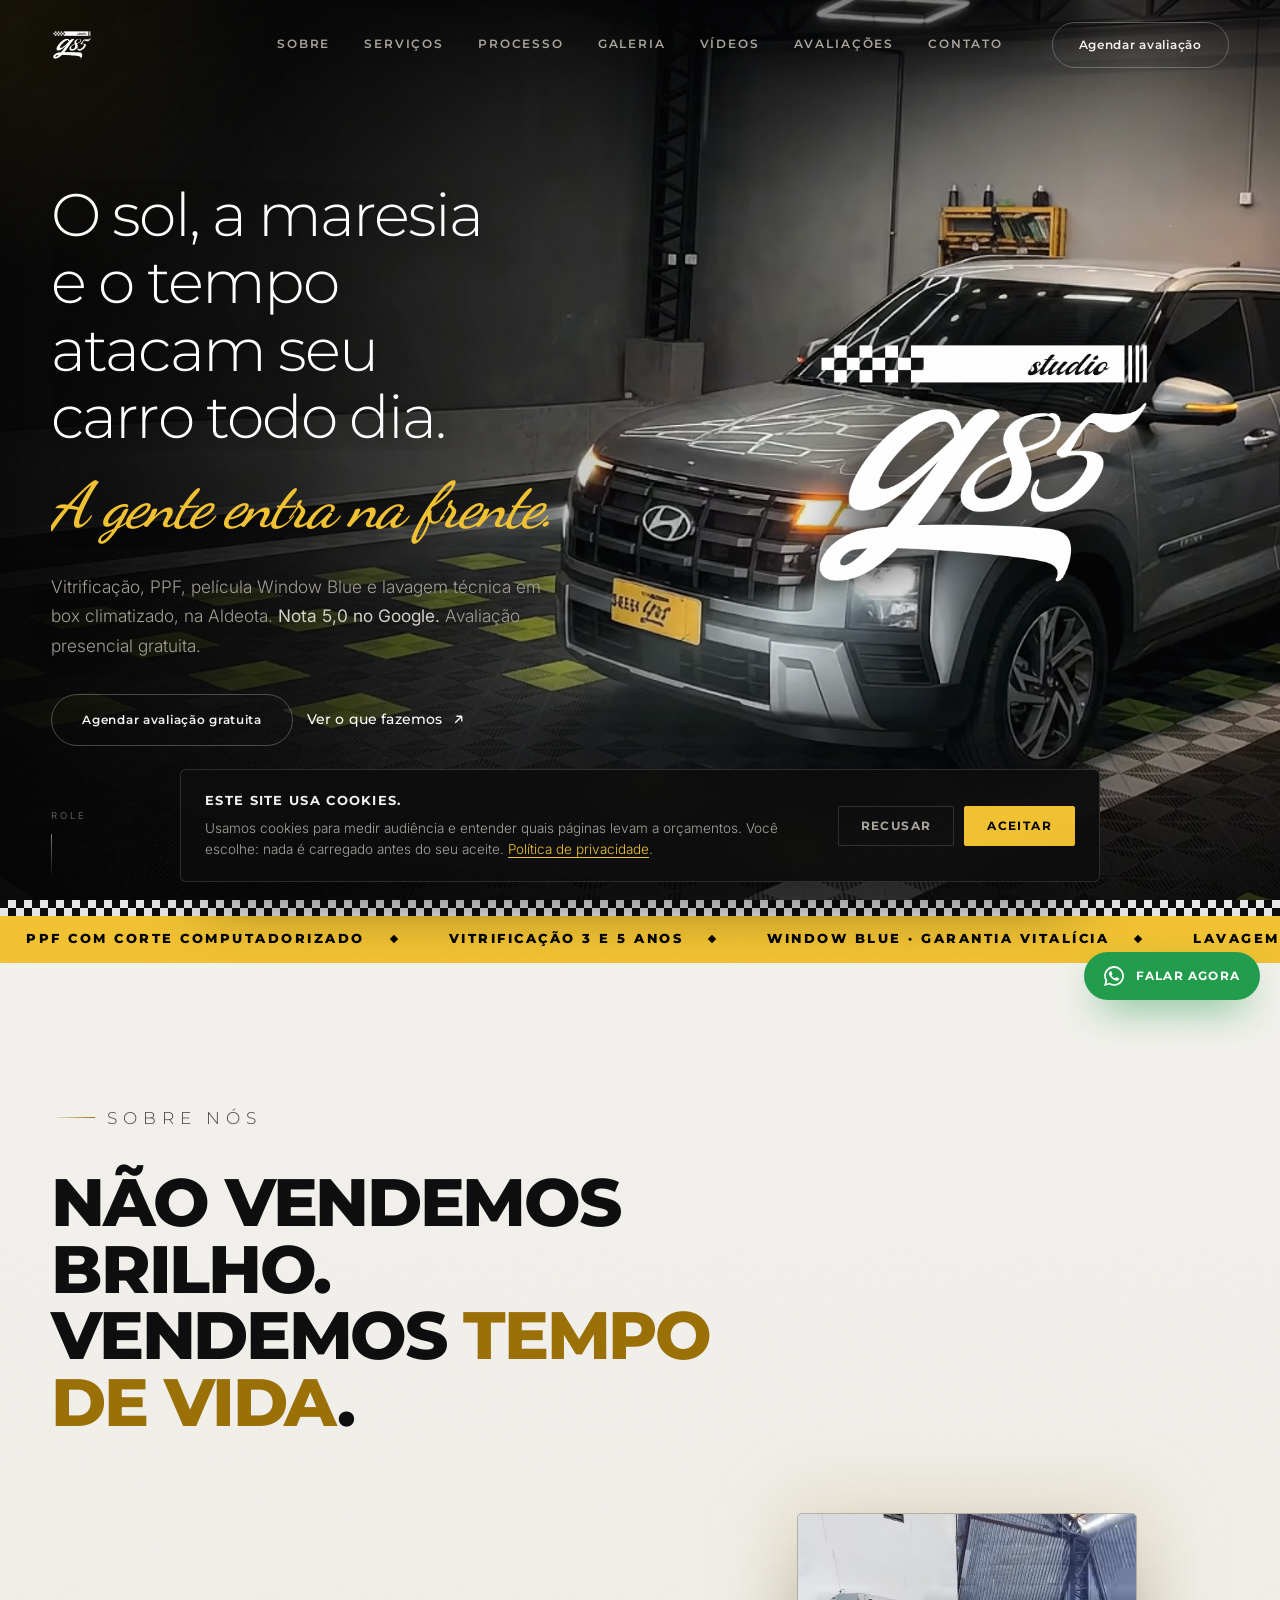
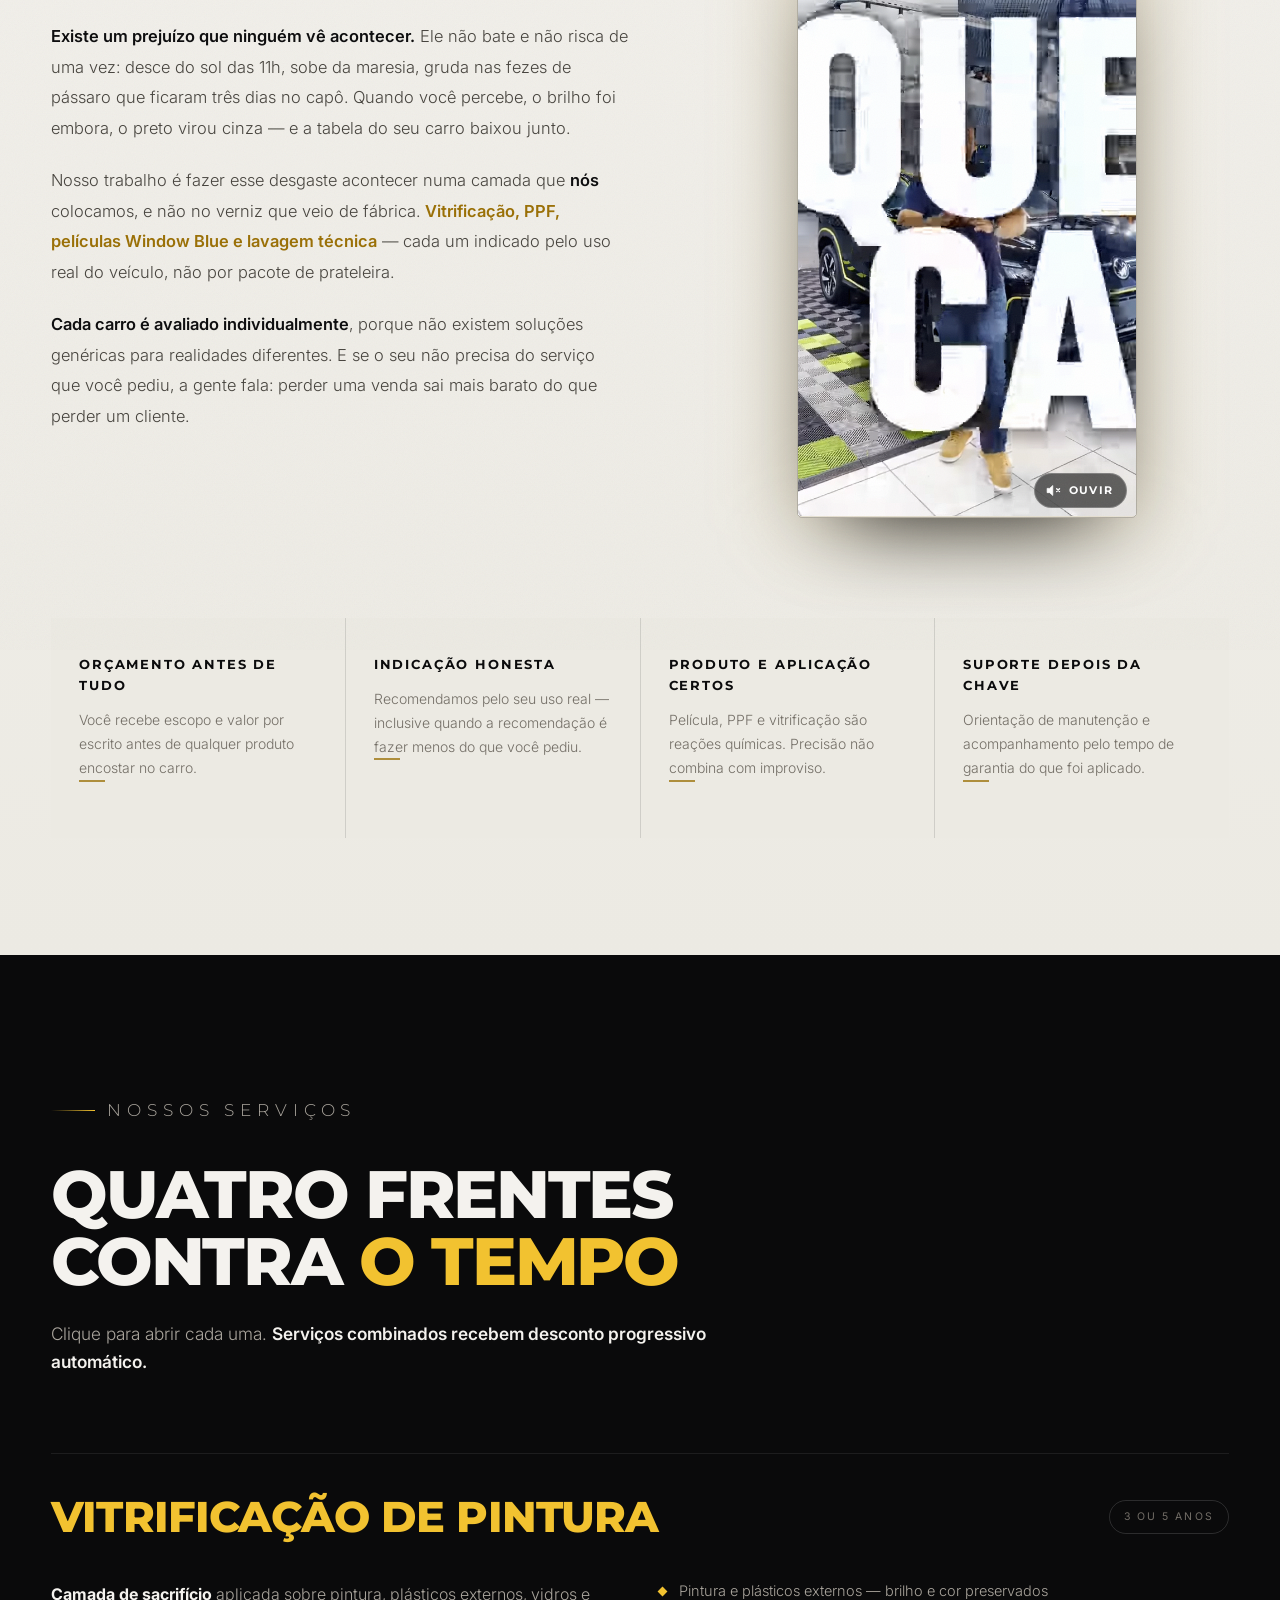
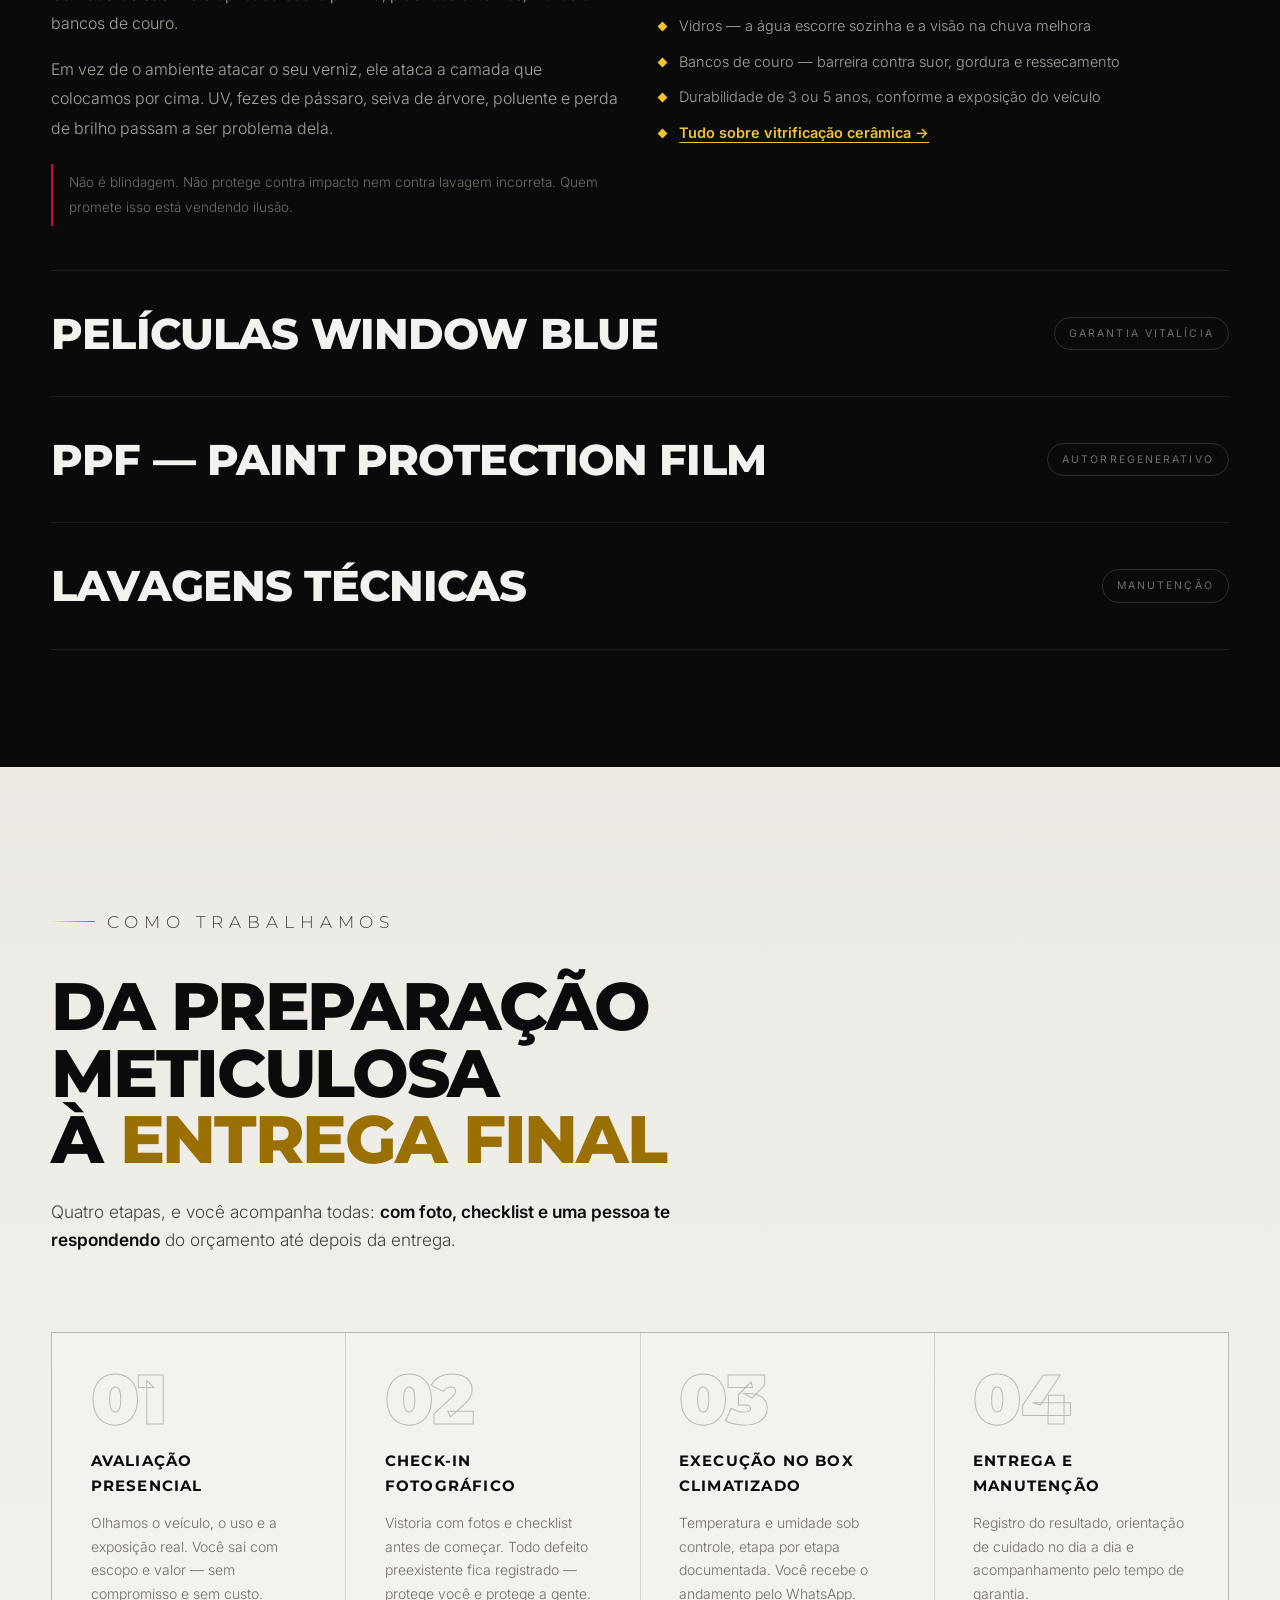
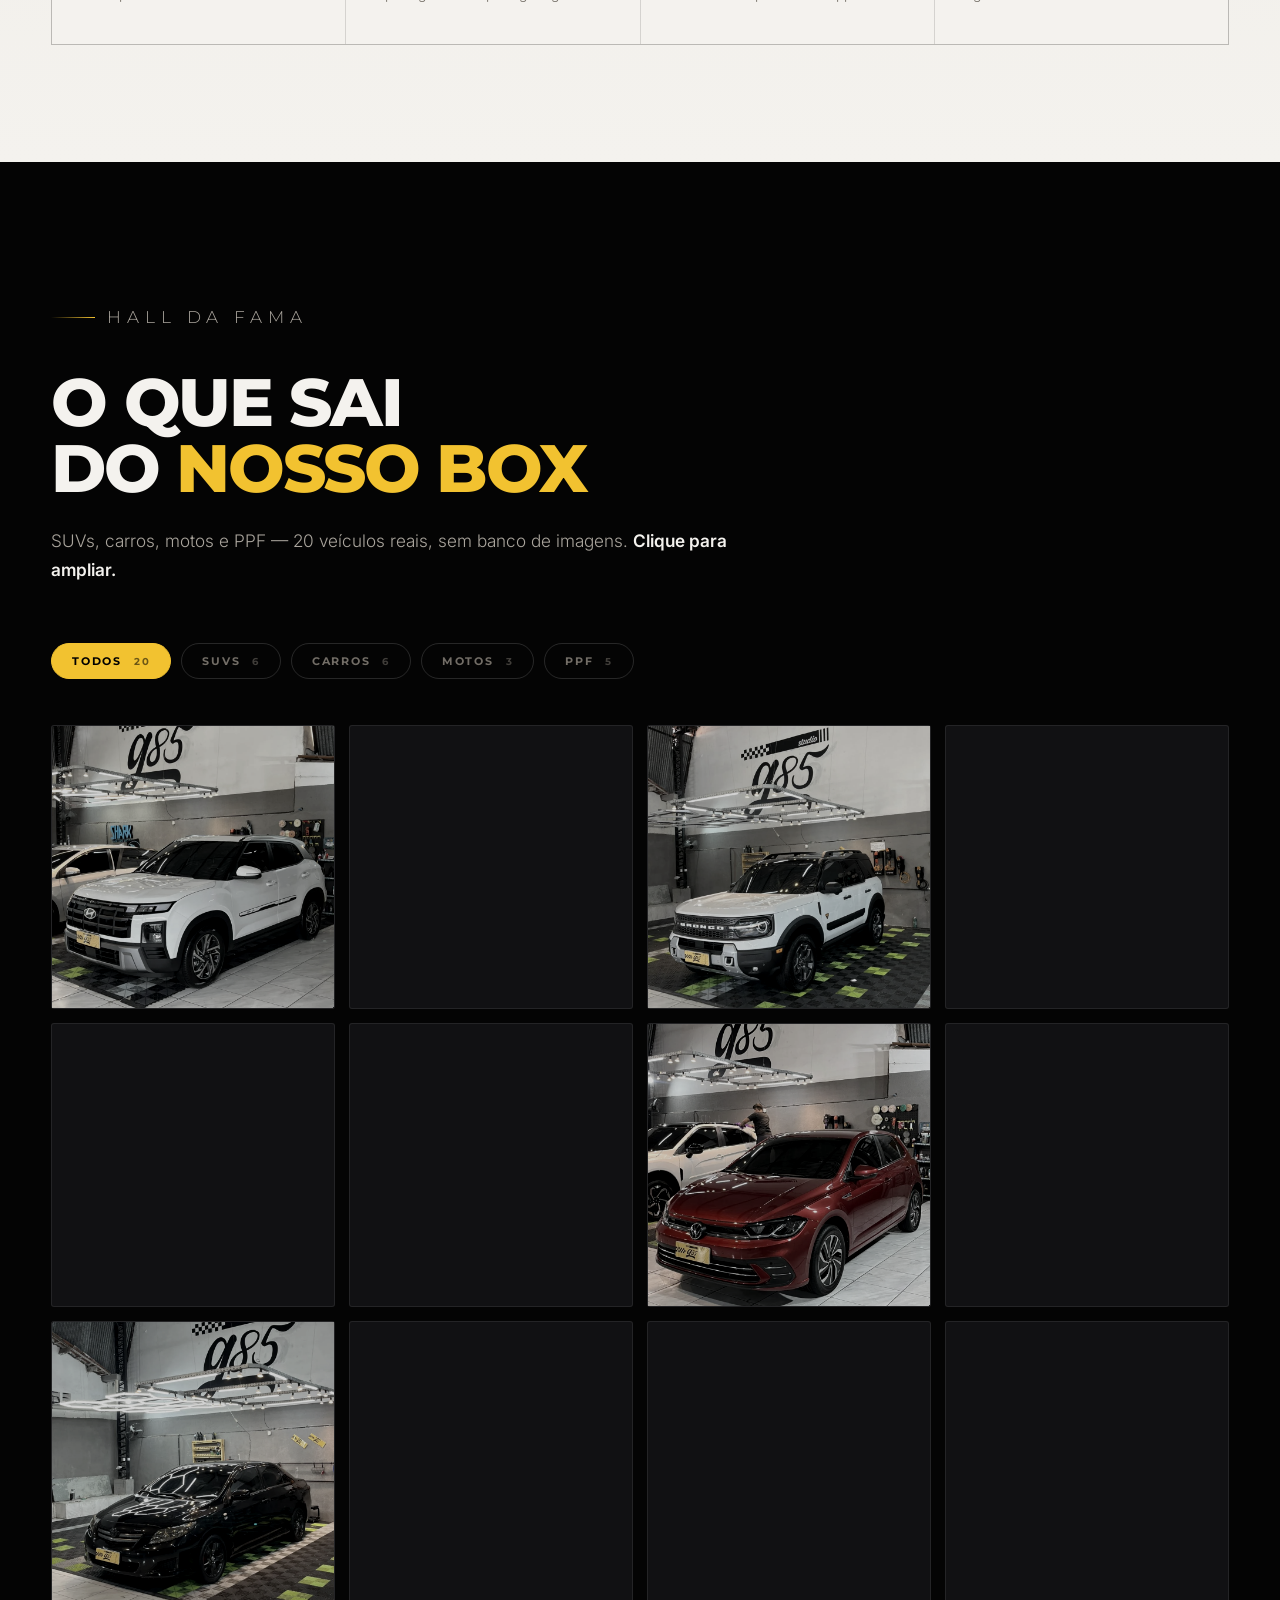
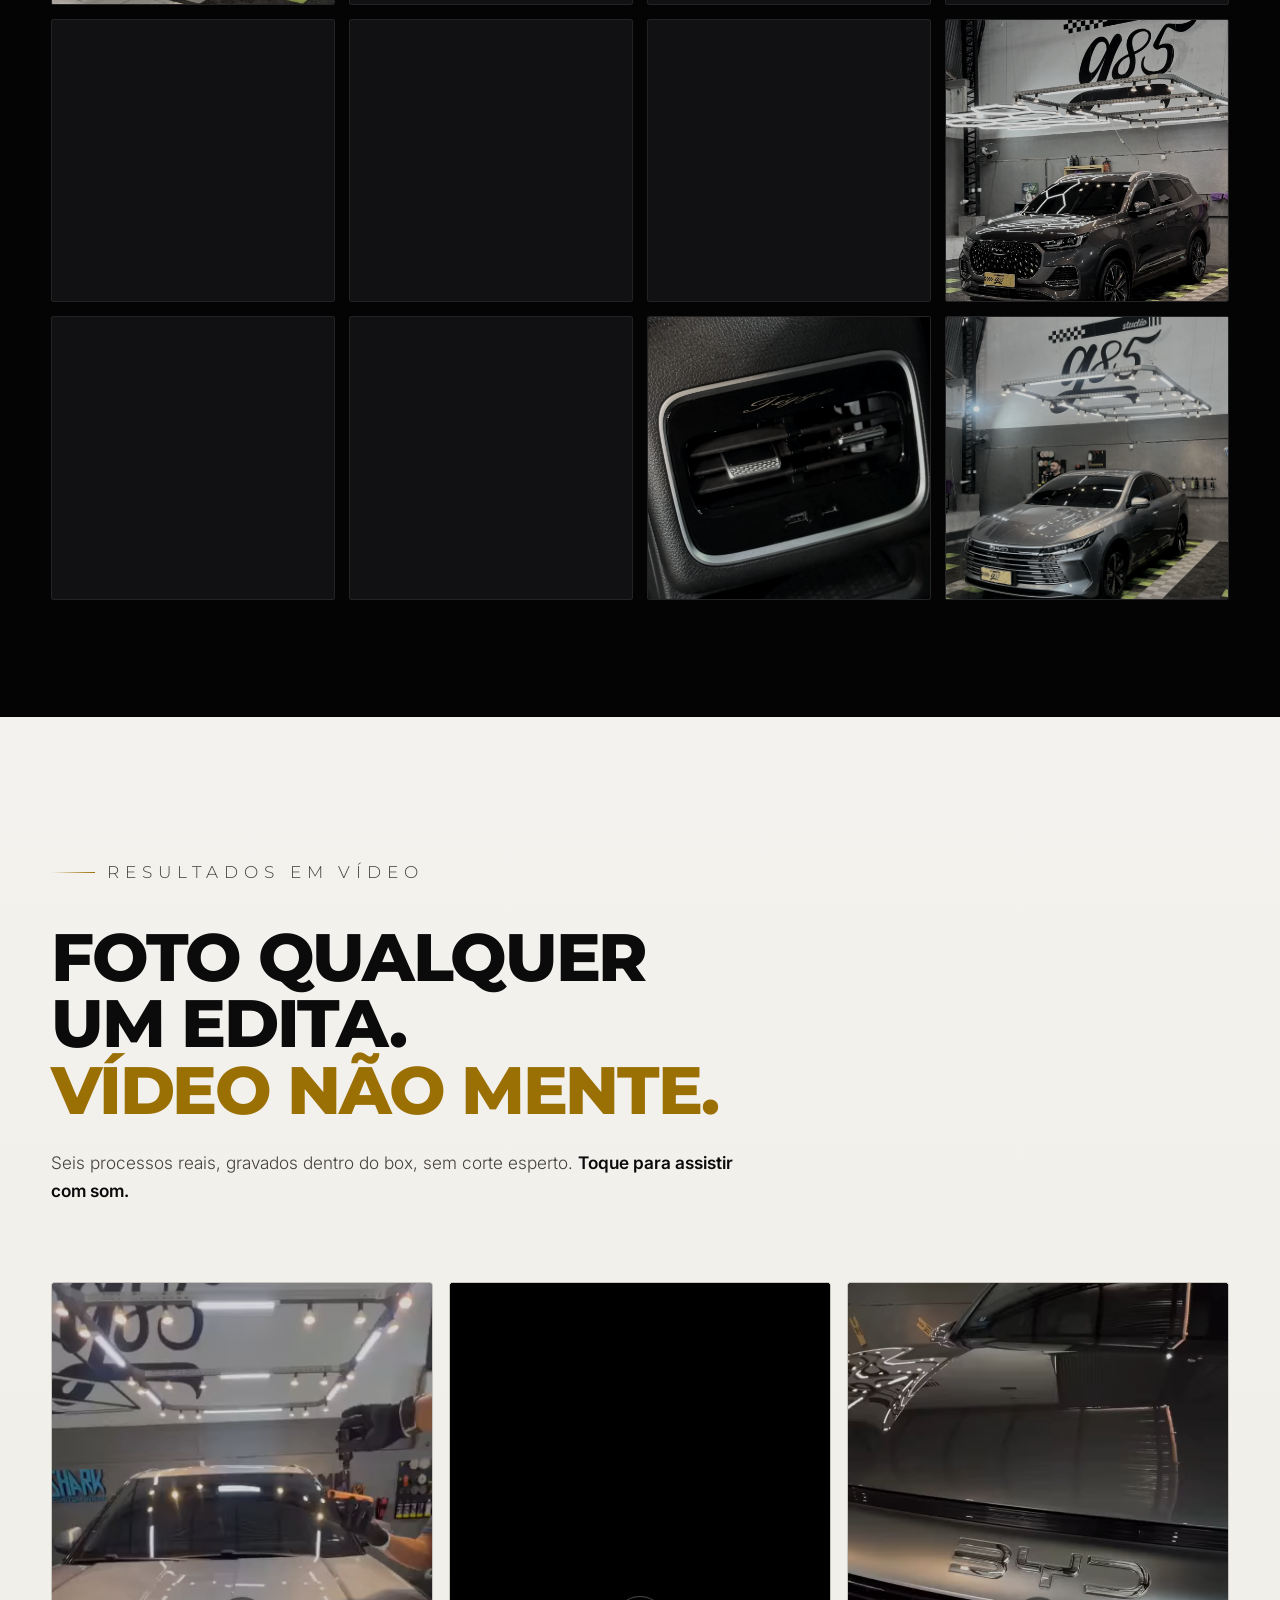
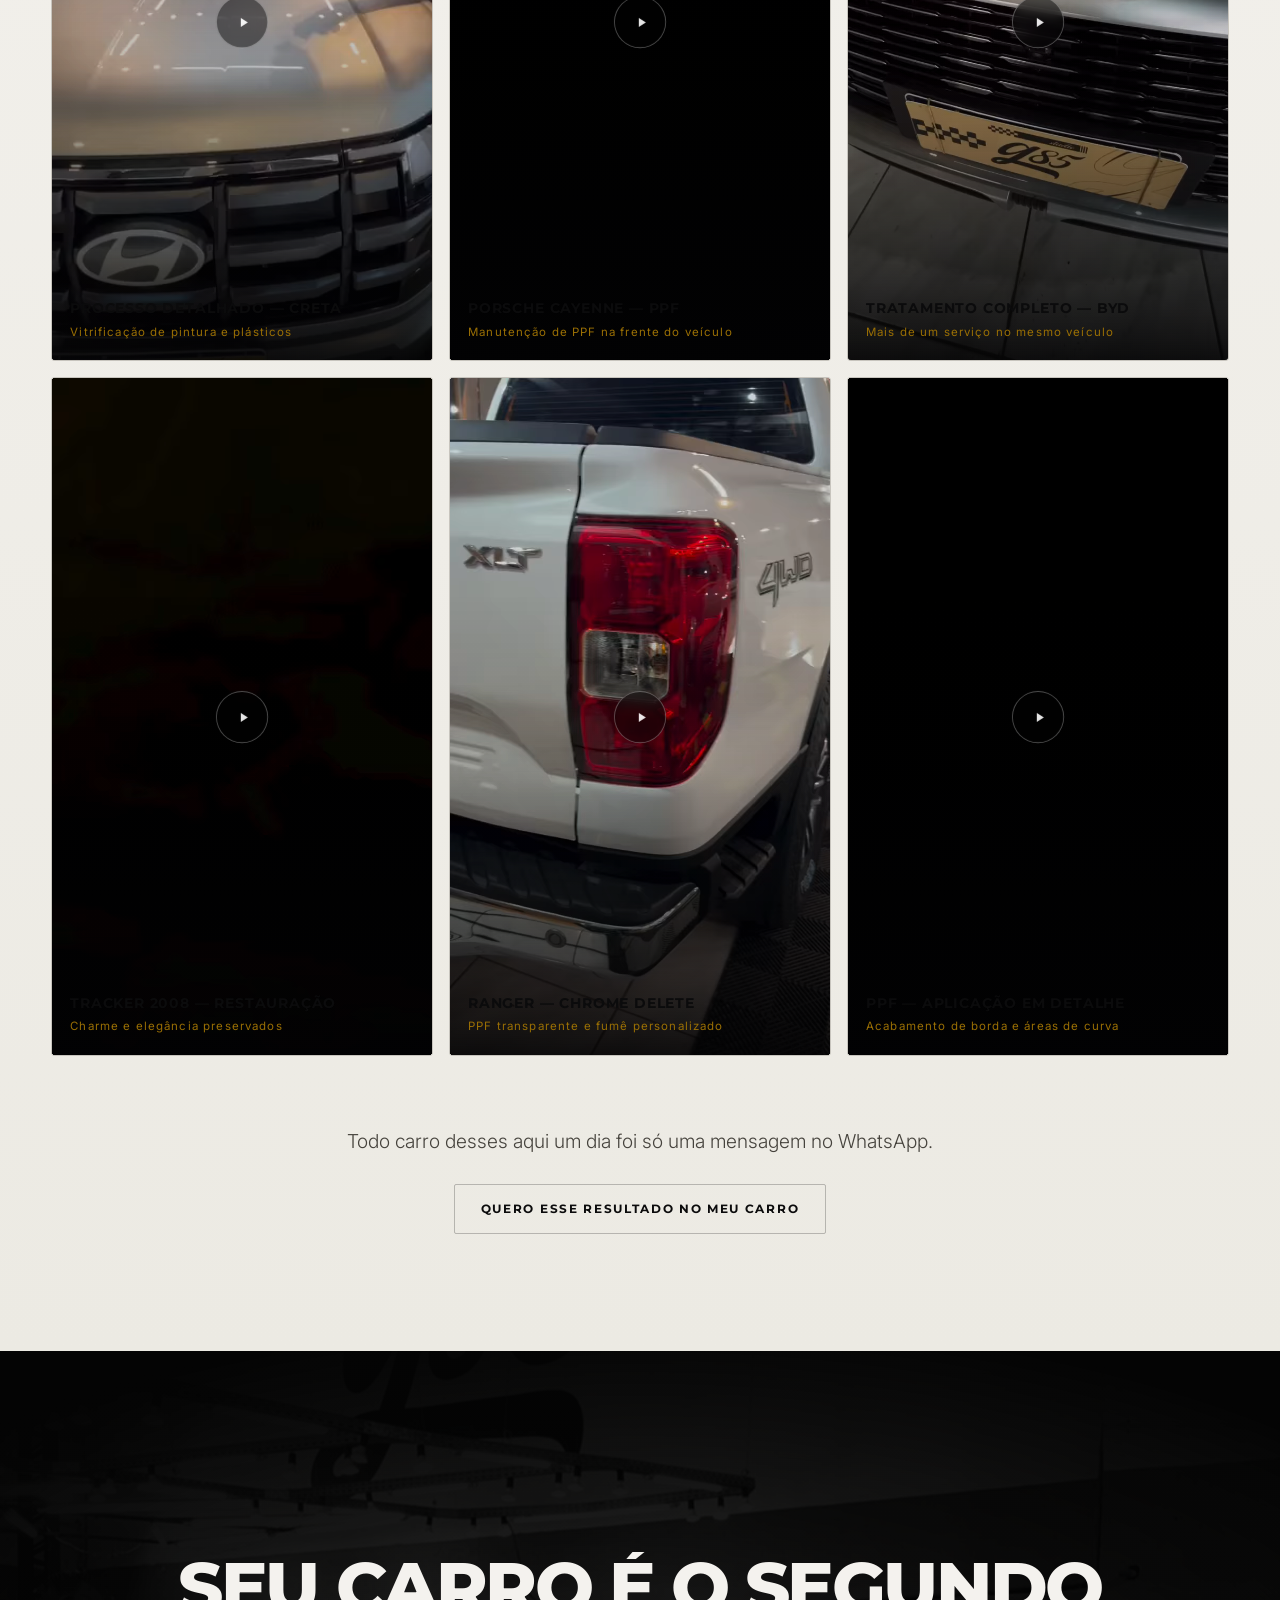
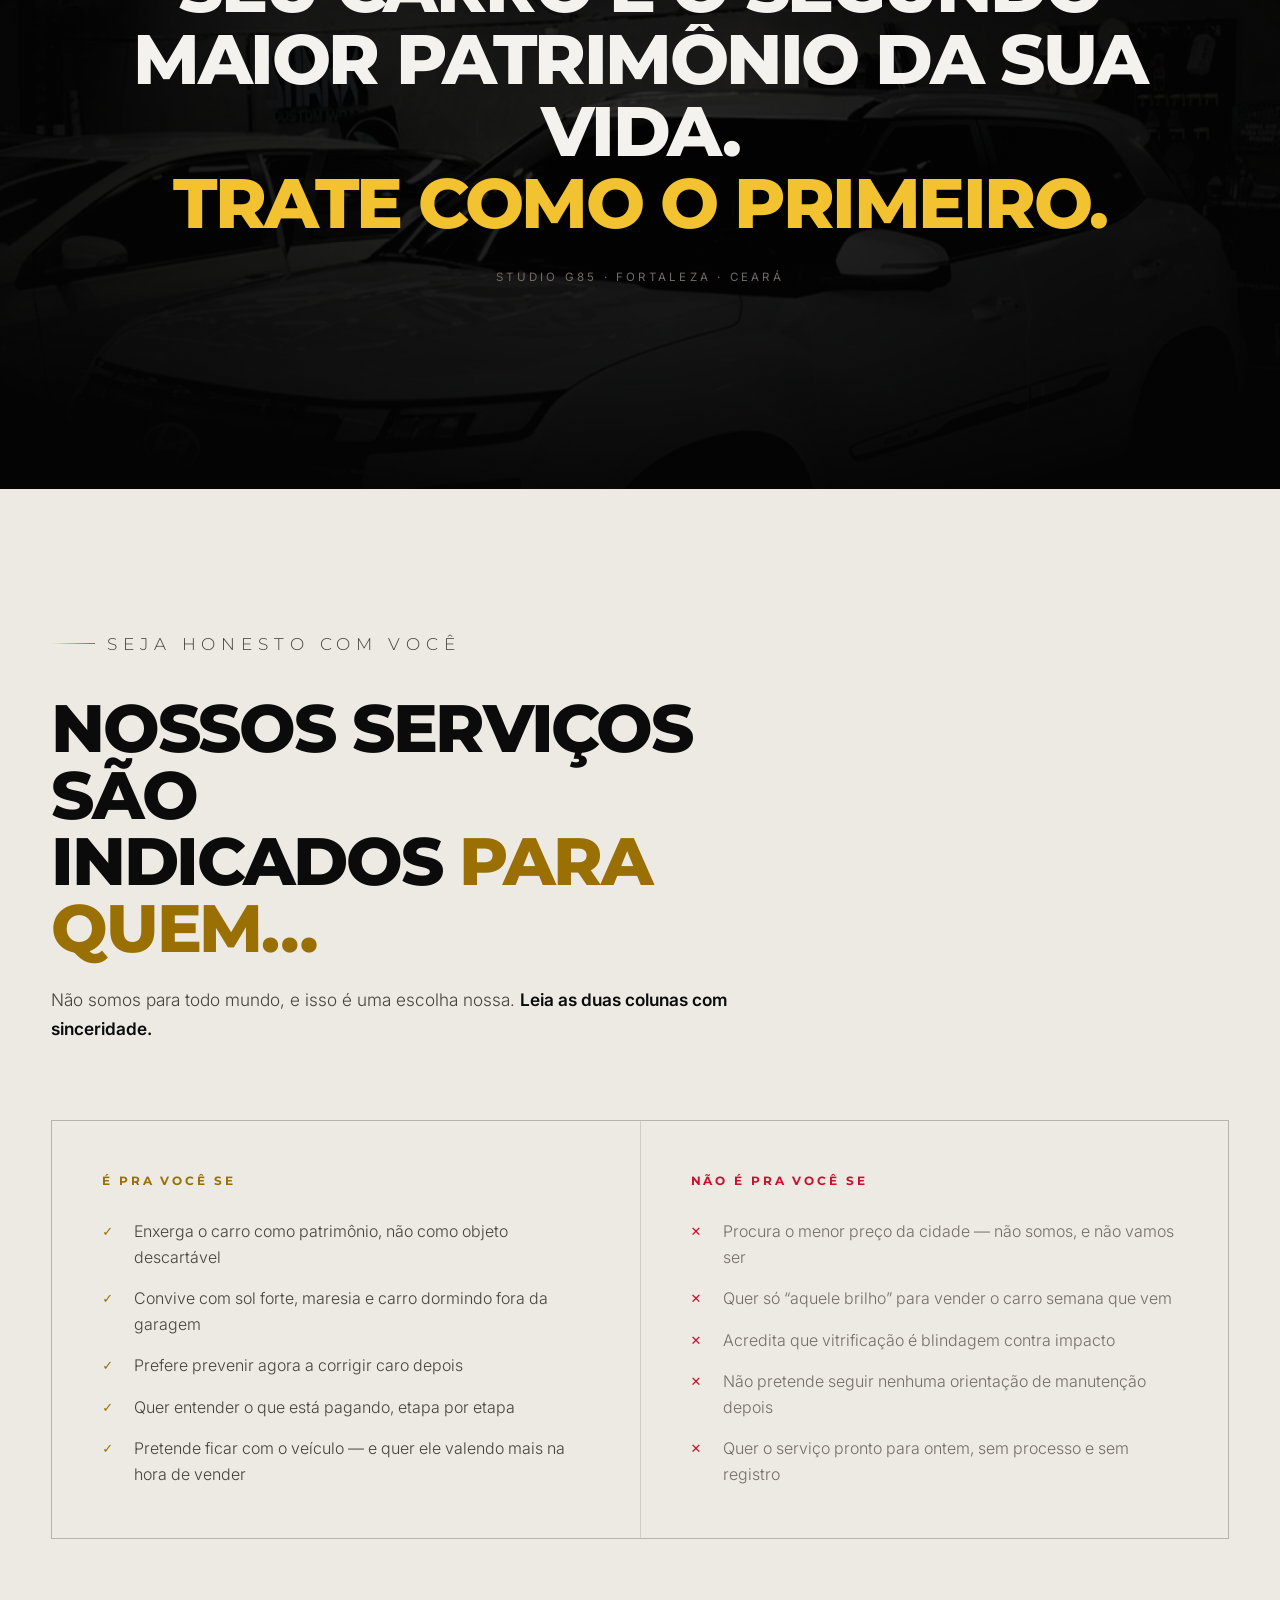
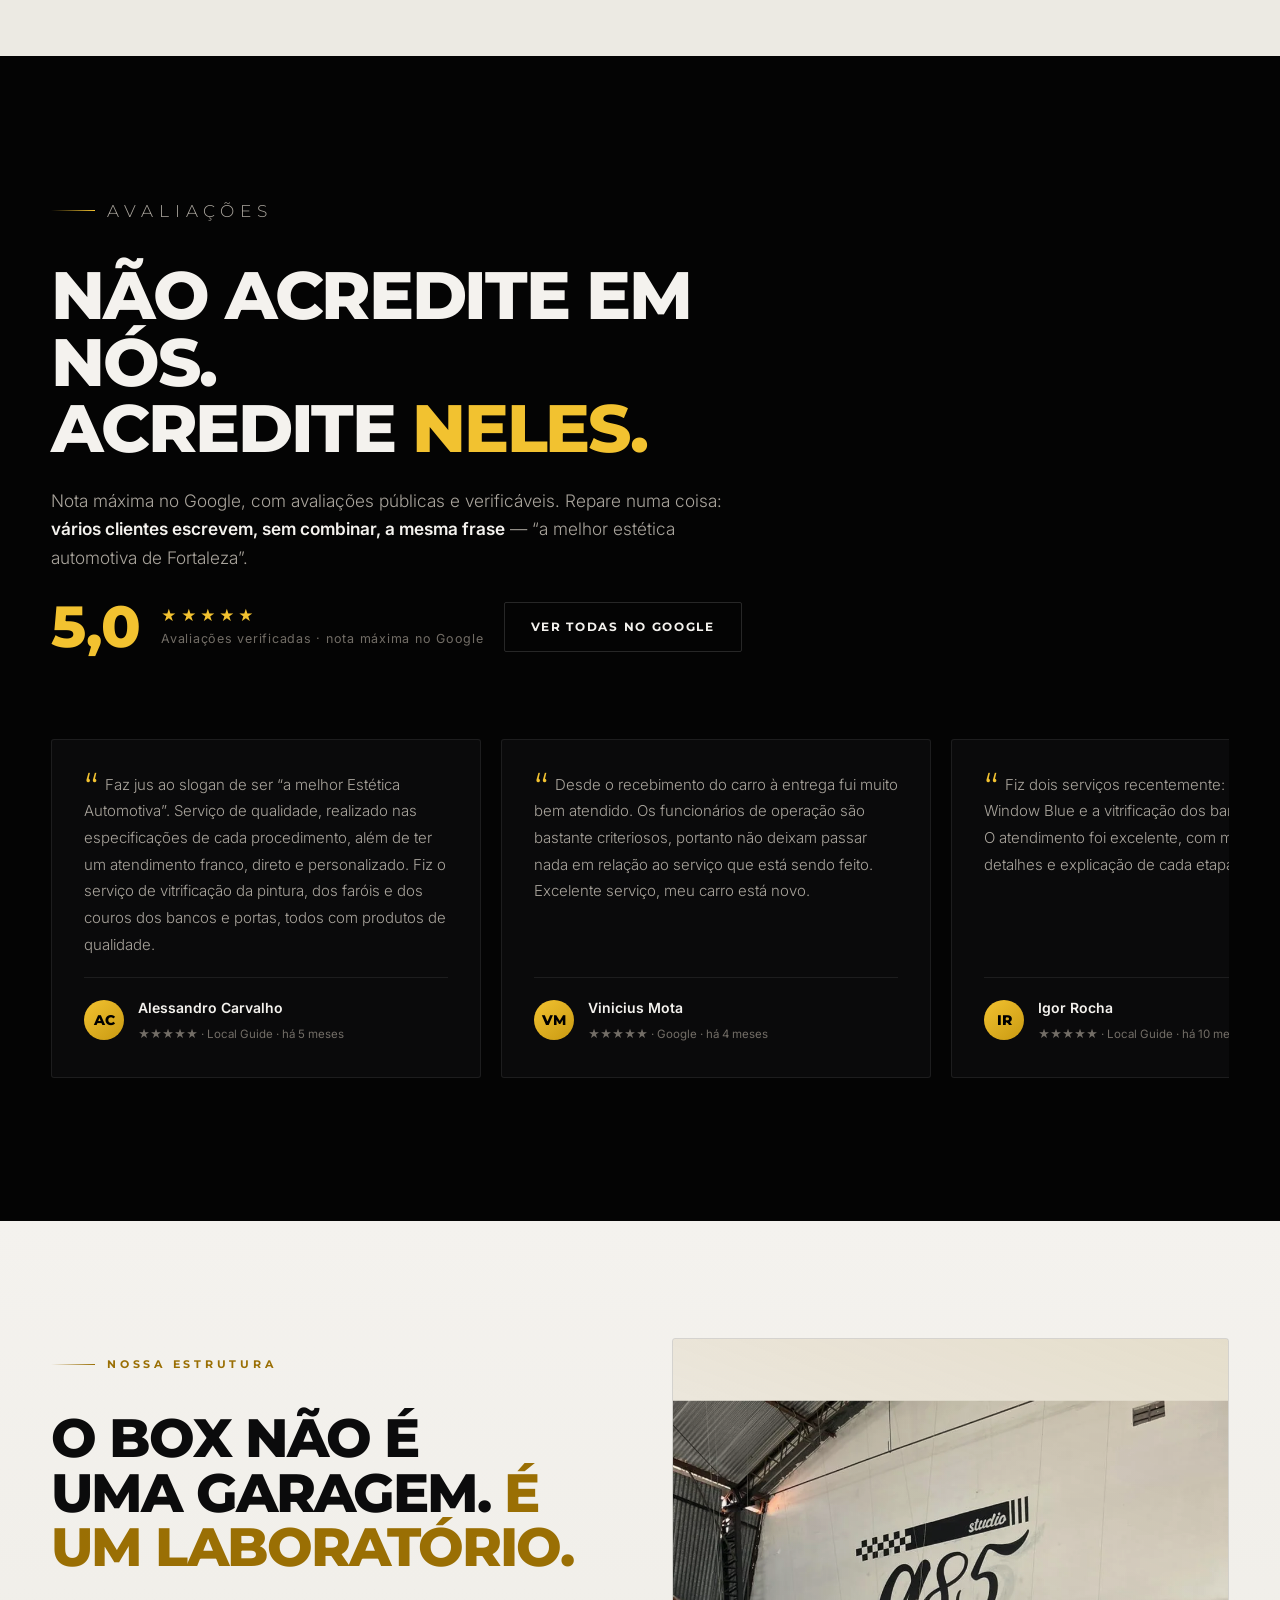
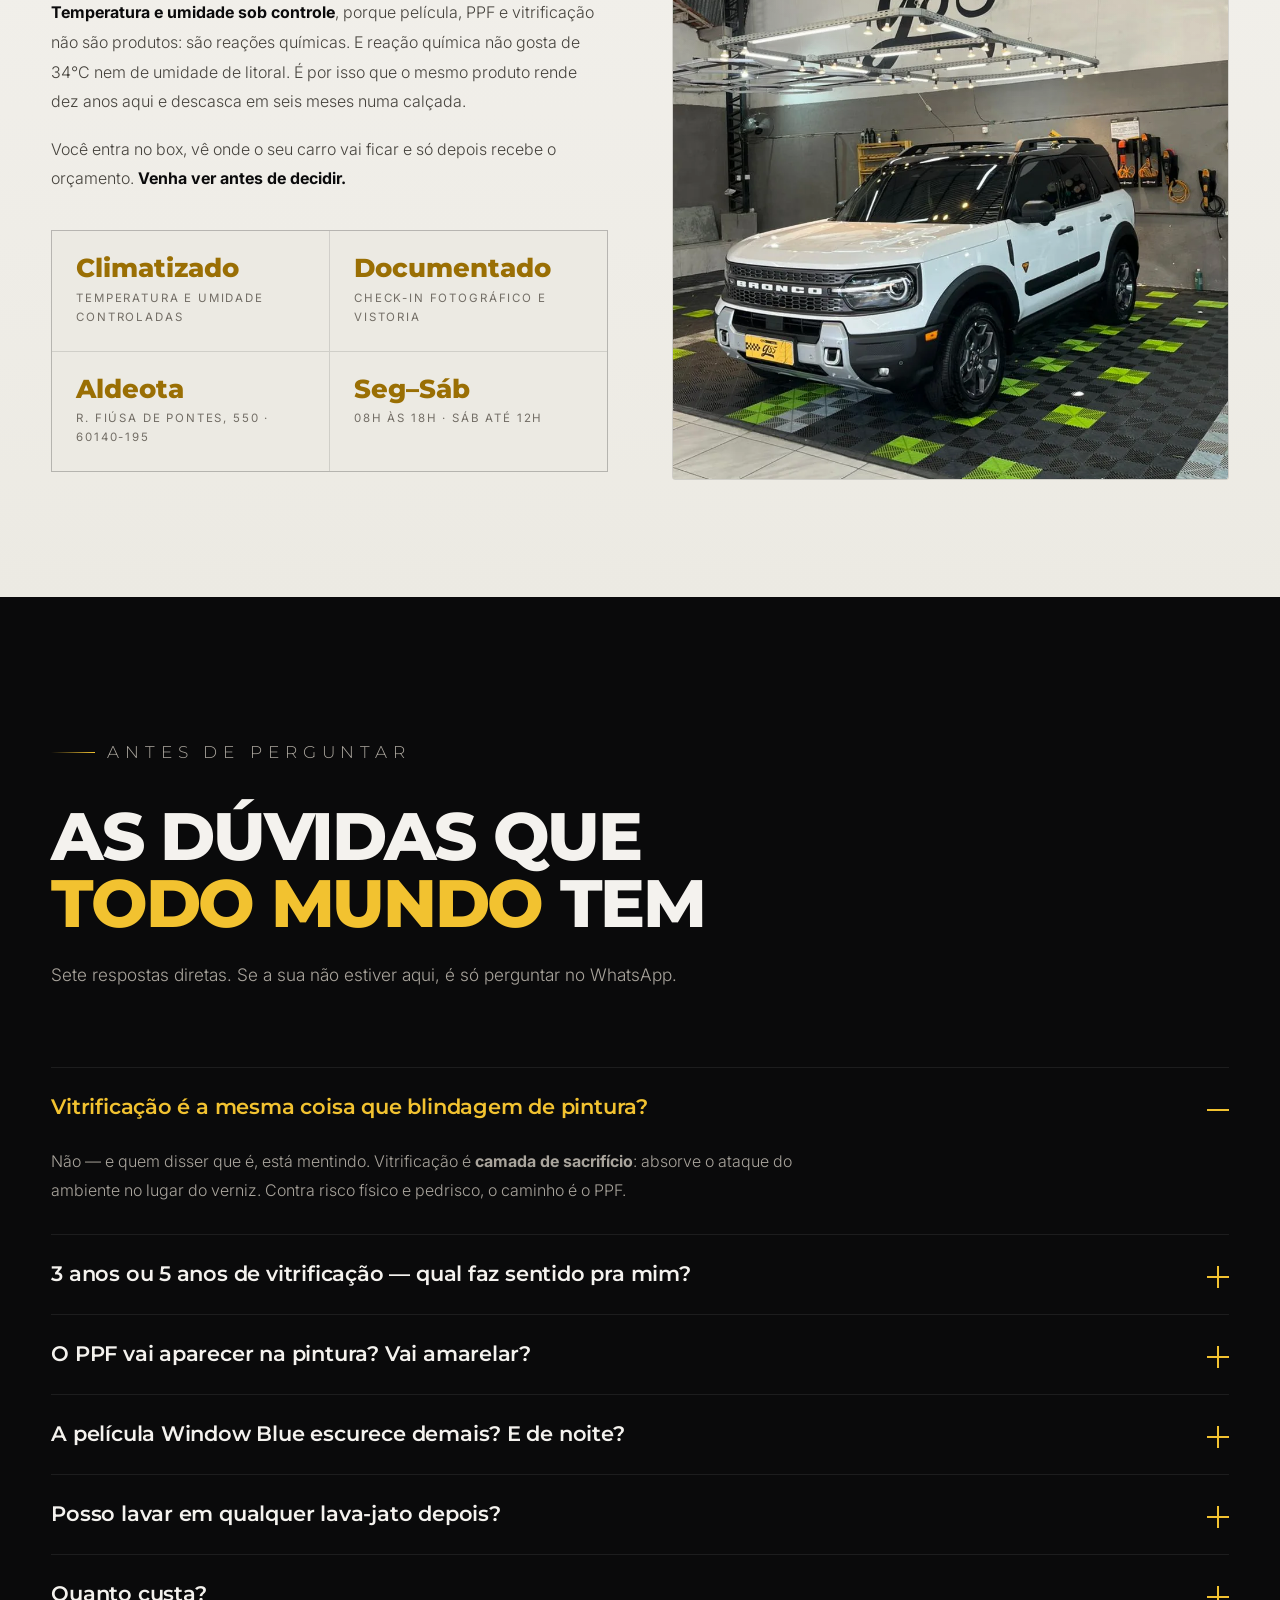
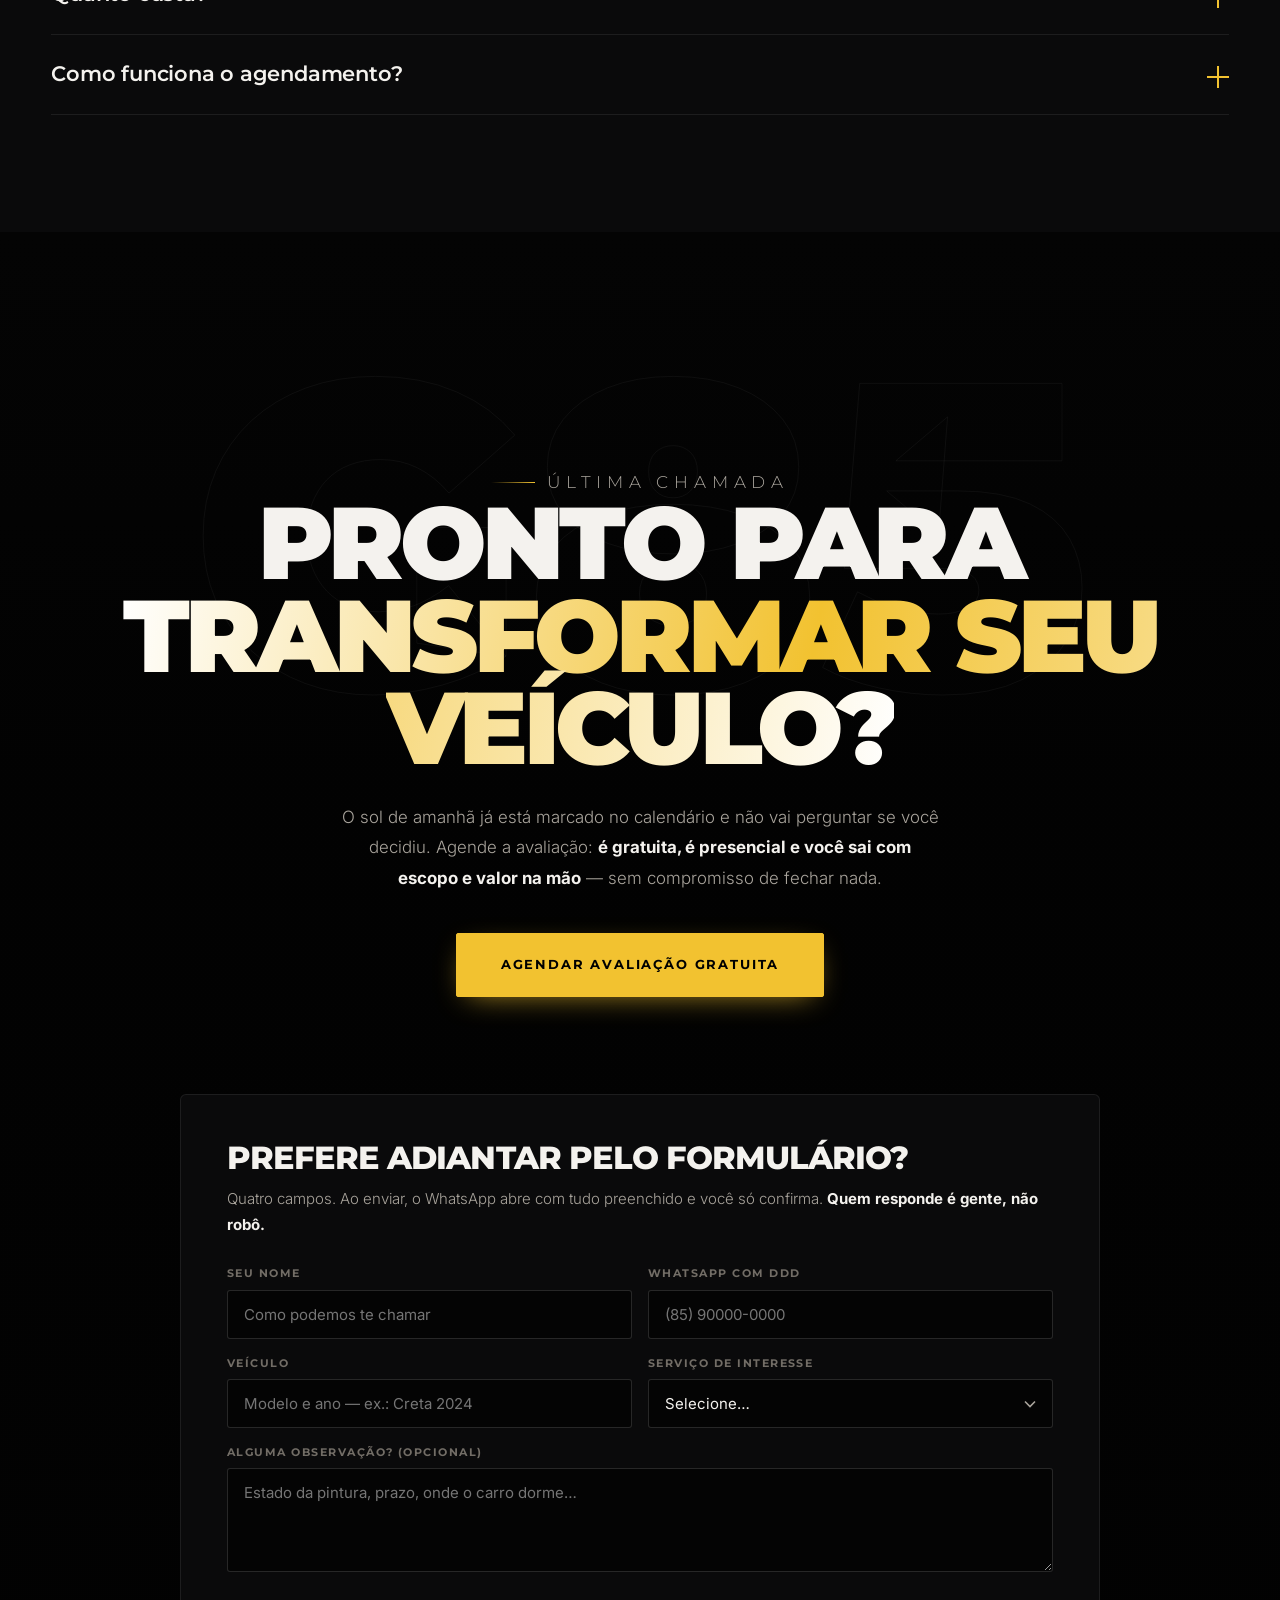
==== commit a55b348e: "Revisa a copy da home: corta repeticoes e foca em agendamento - Hero: promessa concreta (sol, maresi" ====
--- a/index.html
+++ b/index.html
@@ -1369,7 +1369,7 @@
           "name": "Vitrificação é a mesma coisa que blindagem de pintura?",
           "acceptedAnswer": {
             "@type": "Answer",
-            "text": "Não. A vitrificação é uma camada de sacrifício: ela absorve o ataque do ambiente no lugar do verniz do veículo. Não protege contra impactos nem contra lavagem incorreta. Para proteção física contra riscos e detritos, o caminho é o PPF."
+            "text": "Não. A vitrificação é uma camada de sacrifício: absorve o ataque do ambiente no lugar do verniz do veículo. Não protege contra impactos nem contra lavagem incorreta. Contra risco físico e pedrisco, o caminho é o PPF."
           }
         },
         {
@@ -1377,7 +1377,7 @@
           "name": "3 anos ou 5 anos de vitrificação — qual faz sentido para mim?",
           "acceptedAnswer": {
             "@type": "Answer",
-            "text": "Depende da exposição, do tipo de uso e de quanto tempo o proprietário pretende ficar com o carro. Carro que dorme na rua, roda no litoral e pega sol o dia inteiro pede mais proteção. Carro de garagem, com uso urbano leve, pede menos. A avaliação presencial define o escopo."
+            "text": "Depende da exposição, do tipo de uso e de quanto tempo o proprietário pretende ficar com o carro. Carro que dorme na rua, roda no litoral e pega sol o dia inteiro pede mais proteção. Carro de garagem, com uso urbano leve, pede menos. A avaliação presencial, que é gratuita, define o escopo."
           }
         },
         {
@@ -1385,7 +1385,7 @@
           "name": "O PPF vai aparecer na pintura? Vai amarelar?",
           "acceptedAnswer": {
             "@type": "Answer",
-            "text": "PPF de qualidade, aplicado com corte correto e em ambiente controlado, é transparente e discreto. A tecnologia autorregenerativa faz microrriscos superficiais desaparecerem com calor. Também trabalhamos com PPF fumê personalizado e aplicações internas em painel, multimídia e saídas de ar."
+            "text": "PPF de qualidade, com corte computadorizado e aplicação em ambiente controlado, é transparente e discreto. A tecnologia autorregenerativa faz microrriscos superficiais desaparecerem com o calor. Também trabalhamos com PPF fumê e com aplicações internas em painel, multimídia e saídas de ar."
           }
         },
         {
@@ -1401,7 +1401,7 @@
           "name": "Posso lavar em qualquer lava-jato depois?",
           "acceptedAnswer": {
             "@type": "Answer",
-            "text": "Pode, mas a manutenção adequada faz parte da proteção. A lavagem técnica usa produtos e métodos seguros que preservam a pintura e as proteções aplicadas, o que significa acabamento durando mais, menos desgaste precoce e menos correção no futuro."
+            "text": "Pode, mas produtos agressivos e panos sujos consomem em meses a proteção feita para durar anos. A lavagem técnica usa métodos e produtos que preservam a pintura e as proteções já aplicadas, por um custo bem menor que o de refazer o serviço."
           }
         },
         {
@@ -1409,7 +1409,7 @@
           "name": "Quanto custa?",
           "acceptedAnswer": {
             "@type": "Answer",
-            "text": "Não há tabela única. O valor depende do porte do veículo, do estado atual da pintura e do escopo indicado. O orçamento é detalhado e apresentado antes do início do serviço, e serviços adicionais recebem desconto progressivo."
+            "text": "Não há tabela única. O valor depende do porte do veículo, do estado atual da pintura e do escopo indicado. O orçamento detalhado é apresentado antes do início do serviço, e serviços adicionais recebem desconto progressivo automático."
           }
         },
         {
@@ -1417,7 +1417,7 @@
           "name": "Como funciona o agendamento?",
           "acceptedAnswer": {
             "@type": "Answer",
-            "text": "O contato é feito pelo WhatsApp, com agendamento da avaliação presencial. O veículo passa por check-in fotográfico e o escopo com valores é apresentado antes do início de qualquer procedimento. Cancelamentos com no mínimo 24h de antecedência."
+            "text": "O contato é feito pelo WhatsApp, com agendamento da avaliação presencial gratuita. No box, o veículo passa por check-in fotográfico e o escopo com valores é apresentado na hora, antes do início de qualquer procedimento. Cancelamentos com no mínimo 24h de antecedência."
           }
         }
       ]
@@ -1448,7 +1448,7 @@
     <a href="#contato">Contato</a>
   </nav>
   <a class="btn btn--pill btn--nav" href="https://wa.me/558598484104?text=Ol%C3%A1,%20vim%20pelo%20site!" target="_blank" rel="noopener" data-origem="menu-topo">
-    <span>Solicitar orçamento</span>
+    <span>Agendar avaliação</span>
   </a>
   <button class="nav__burger" id="burger" aria-label="Abrir menu"><i></i><i></i><i></i></button>
 </header>
@@ -1474,20 +1474,20 @@
 
       <div class="hero__txt">
       <h1 class="hero__title lines">
-        <span><i>O cuidado que</i></span>
-        <span><i>seu carro merece.</i></span>
-        <span><i><em>A tranquilidade que você procura.</em></i></span>
+        <span><i>O sol, a maresia e o tempo</i></span>
+        <span><i>atacam seu carro todo dia.</i></span>
+        <span><i><em>A gente entra na frente.</em></i></span>
       </h1>
 
       <p class="hero__sub">
-        Especialistas em <b>estética e proteção veicular</b>, com foco na conservação
-        e valorização do seu veículo.
+        Vitrificação, PPF, película Window Blue e lavagem técnica em box climatizado, na Aldeota.
+        <b>Nota 5,0 no Google.</b> Avaliação presencial gratuita.
       </p>
 
       <div class="hero__cta">
-        <a class="btn btn--pill" href="#servicos"><span>Conheça Nossos Serviços</span></a>
-        <a class="link-cta" href="https://wa.me/558598484104?text=Ol%C3%A1,%20gostaria%20de%20uma%20avalia%C3%A7%C3%A3o%20personalizada%20para%20o%20meu%20ve%C3%ADculo!" target="_blank" rel="noopener" data-origem="hero" style="margin-top:0">
-          Solicitar Diagnóstico Premium
+        <a class="btn btn--pill" href="https://wa.me/558598484104?text=Ol%C3%A1,%20quero%20agendar%20a%20avalia%C3%A7%C3%A3o%20gratuita%20do%20meu%20ve%C3%ADculo!" target="_blank" rel="noopener" data-origem="hero"><span>Agendar avaliação gratuita</span></a>
+        <a class="link-cta" href="#servicos" style="margin-top:0">
+          Ver o que fazemos
           <svg viewBox="0 0 16 16" fill="none" stroke="currentColor" stroke-width="1.6" aria-hidden="true">
             <path d="M4 12L12 4M12 4H5.5M12 4v6.5"/>
           </svg>
@@ -1505,10 +1505,10 @@
   <div class="marquee__track">
     <span>PPF com corte computadorizado</span><span>Vitrificação 3 e 5 anos</span>
     <span>Window Blue · garantia vitalícia</span><span>Lavagem técnica</span>
-    <span>Ambiente climatizado</span><span>Processos documentados</span>
+    <span>Box climatizado</span><span>Nota 5,0 no Google</span>
     <span>PPF com corte computadorizado</span><span>Vitrificação 3 e 5 anos</span>
     <span>Window Blue · garantia vitalícia</span><span>Lavagem técnica</span>
-    <span>Ambiente climatizado</span><span>Processos documentados</span>
+    <span>Box climatizado</span><span>Nota 5,0 no Google</span>
   </div>
 </div>
 
@@ -1517,26 +1517,22 @@
   <div class="shell">
     <div class="sechead r">
       <p class="eyebrow">Sobre nós</p>
-      <h2>Uma cultura<br>de <em>excelência</em></h2>
+      <h2>Não vendemos brilho.<br>Vendemos <em>tempo de vida</em>.</h2>
     </div>
 
     <div class="manifesto">
       <div class="manifesto__txt r-l">
-        <p><b>Existe um tipo de prejuízo que ninguém vê acontecer.</b> Ele não bate, não risca de uma vez,
-        não faz barulho. Ele desce do sol das 11h, sobe da maresia, gruda em fezes de pássaro que ficaram
-        três dias no capô. Quando você percebe, a pintura já perdeu o brilho, o preto já virou cinza,
-        e a tabela do seu carro já baixou.</p>
-
-        <p>Somos especialistas em <mark>estética e proteção veicular</mark>, com foco na conservação e
-        valorização do seu veículo. Atuamos com soluções técnicas como <b>vitrificação, películas térmicas,
-        proteção de pintura (PPF) e lavagens técnicas</b> — alinhando cada serviço às necessidades e ao tipo
-        de uso de cada cliente.</p>
-
-        <p>Aqui, <b>cada veículo é tratado de forma individual</b>, porque não existem soluções genéricas
-        para realidades diferentes. Nosso trabalho é baseado em avaliação criteriosa, aplicação técnica
-        correta e comunicação transparente, com foco na honestidade na indicação dos serviços.</p>
-
-        <p>Mais do que estética, entregamos <mark>proteção e valorização</mark>.</p>
+        <p><b>Existe um prejuízo que ninguém vê acontecer.</b> Ele não bate e não risca de uma vez:
+        desce do sol das 11h, sobe da maresia, gruda nas fezes de pássaro que ficaram três dias no capô.
+        Quando você percebe, o brilho foi embora, o preto virou cinza — e a tabela do seu carro baixou junto.</p>
+
+        <p>Nosso trabalho é fazer esse desgaste acontecer numa camada que <b>nós</b> colocamos, e não no
+        verniz que veio de fábrica. <mark>Vitrificação, PPF, películas Window Blue e lavagem técnica</mark> —
+        cada um indicado pelo uso real do veículo, não por pacote de prateleira.</p>
+
+        <p><b>Cada carro é avaliado individualmente</b>, porque não existem soluções genéricas para
+        realidades diferentes. E se o seu não precisa do serviço que você pediu, a gente fala:
+        perder uma venda sai mais barato do que perder um cliente.</p>
       </div>
 
       <div class="manifesto__media r-r">
@@ -1565,10 +1561,10 @@
     </div>
 
     <div class="values">
-      <div class="value r"><h4>Transparência</h4><p>Orçamento detalhado, comunicação clara e honestidade na indicação dos serviços. Se seu carro não precisa, a gente fala que não precisa.</p></div>
-      <div class="value r" style="transition-delay:.08s"><h4>Avaliação criteriosa</h4><p>Cada veículo é analisado individualmente para indicar a solução mais adequada. Sem pacote de prateleira.</p></div>
-      <div class="value r" style="transition-delay:.16s"><h4>Excelência técnica</h4><p>Aplicação correta, ambiente controlado e processos documentados. Você vê cada etapa, com foto e registro.</p></div>
-      <div class="value r" style="transition-delay:.24s"><h4>Compromisso</h4><p>Relações de confiança duradouras e suporte ao longo do tempo. A entrega não encerra o relacionamento.</p></div>
+      <div class="value r"><h4>Orçamento antes de tudo</h4><p>Você recebe escopo e valor por escrito antes de qualquer produto encostar no carro.</p></div>
+      <div class="value r" style="transition-delay:.08s"><h4>Indicação honesta</h4><p>Recomendamos pelo seu uso real — inclusive quando a recomendação é fazer menos do que você pediu.</p></div>
+      <div class="value r" style="transition-delay:.16s"><h4>Produto e aplicação certos</h4><p>Película, PPF e vitrificação são reações químicas. Precisão não combina com improviso.</p></div>
+      <div class="value r" style="transition-delay:.24s"><h4>Suporte depois da chave</h4><p>Orientação de manutenção e acompanhamento pelo tempo de garantia do que foi aplicado.</p></div>
     </div>
   </div>
 </section>
@@ -1578,9 +1574,8 @@
   <div class="shell">
     <div class="sechead r">
       <p class="eyebrow">Nossos serviços</p>
-      <h2>Proteção inteligente<br>para reduzir <em>o desgaste do tempo</em></h2>
-      <p>Cada serviço é pensado para reduzir o desgaste natural do uso diário e contribuir para a
-      conservação e valorização do veículo ao longo do tempo. <b>Clique para abrir cada frente.</b></p>
+      <h2>Quatro frentes<br>contra <em>o tempo</em></h2>
+      <p>Clique para abrir cada uma. <b>Serviços combinados recebem desconto progressivo automático.</b></p>
     </div>
 
     <div class="svc open r">
@@ -1590,20 +1585,17 @@
       </div>
       <div class="svc__body"><div class="svc__inner">
         <div class="svc__copy">
-          <p><strong>Camada de sacrifício</strong> aplicada sobre as superfícies do veículo para minimizar
-          os efeitos do ambiente e do uso diário. Abrange pintura, plásticos externos, vidros e bancos de couro.</p>
-          <p>Traduzindo: em vez do ambiente atacar a sua pintura, ele ataca a camada que a gente colocou por cima.
-          Radiação UV, fezes de pássaros, seivas de árvores, poluentes e perda de brilho passam a ser problema dela —
-          não do seu verniz.</p>
-          <p class="warn">Não é blindagem. Não protege contra lavagens incorretas ou impactos. Quem promete isso está vendendo ilusão.</p>
+          <p><strong>Camada de sacrifício</strong> aplicada sobre pintura, plásticos externos, vidros e
+          bancos de couro.</p>
+          <p>Em vez de o ambiente atacar o seu verniz, ele ataca a camada que colocamos por cima.
+          UV, fezes de pássaro, seiva de árvore, poluente e perda de brilho passam a ser problema dela.</p>
+          <p class="warn">Não é blindagem. Não protege contra impacto nem contra lavagem incorreta. Quem promete isso está vendendo ilusão.</p>
         </div>
         <ul class="svc__list">
-          <li>Vitrificação de pintura e plásticos</li>
-          <li>Vitrificação dos vidros</li>
-          <li>Vitrificação de bancos de couro</li>
-          <li>Proteção contra radiação UV e envelhecimento precoce</li>
-          <li>Barreira contra fezes de pássaros e seivas de árvores</li>
-          <li>Opções de 3 anos e 5 anos de durabilidade</li>
+          <li>Pintura e plásticos externos — brilho e cor preservados</li>
+          <li>Vidros — a água escorre sozinha e a visão na chuva melhora</li>
+          <li>Bancos de couro — barreira contra suor, gordura e ressecamento</li>
+          <li>Durabilidade de 3 ou 5 anos, conforme a exposição do veículo</li>
           <li style="list-style:none;margin-left:-28px;padding-left:28px"><a href="servicos/vitrificacao-ceramica.html" style="color:var(--gold);text-decoration:underline;text-underline-offset:4px;font-weight:600">Tudo sobre vitrificação cerâmica &rarr;</a></li>
         </ul>
       </div></div>
@@ -1616,17 +1608,17 @@
       </div>
       <div class="svc__body"><div class="svc__inner">
         <div class="svc__copy">
-          <p><strong>Películas térmicas da Window Blue</strong>, referência nacional em tecnologia,
-          desempenho óptico e confiabilidade. Conforto, proteção e segurança no uso diário.</p>
-          <p>Você já sentiu: 12h30, semáforo da Aldeota, ar no máximo e o braço queimando no vidro.
-          Não é o ar que está fraco — é o vidro que está deixando o sol entrar inteiro.</p>
+          <p><strong>Películas térmicas Window Blue</strong>, referência nacional em desempenho óptico
+          e confiabilidade.</p>
+          <p>12h30, semáforo da Aldeota, ar no máximo e o braço queimando no vidro. Não é o ar que
+          está fraco — é o vidro deixando o sol entrar inteiro.</p>
         </div>
         <ul class="svc__list">
-          <li>Redução significativa do calor interno</li>
-          <li>Bloqueio de raios UV — certificação do Instituto do Câncer de Pele</li>
-          <li>Alta visibilidade noturna, sem aquele efeito “vidro fosco”</li>
+          <li>Redução significativa do calor dentro do carro</li>
+          <li>Bloqueio de UV com certificação do Instituto do Câncer de Pele</li>
+          <li>Alta visibilidade noturna, sem efeito “vidro fosco”</li>
           <li>Garantia vitalícia nacional</li>
-          <li>Instalação sem bolhas e sem rugas — ou refazemos</li>
+          <li>Instalação sem bolha e sem ruga — ou refazemos</li>
           <li style="list-style:none;margin-left:-28px;padding-left:28px"><a href="servicos/pelicula-window-blue.html" style="color:var(--gold);text-decoration:underline;text-underline-offset:4px;font-weight:600">Tudo sobre películas Window Blue &rarr;</a></li>
         </ul>
       </div></div>
@@ -1639,19 +1631,18 @@
       </div>
       <div class="svc__body"><div class="svc__inner">
         <div class="svc__copy">
-          <p><strong>Película transparente de alta resistência</strong> para proteger áreas estratégicas
-          contra agressões do uso cotidiano — capô, para-choque, faróis, colunas, soleiras, maçanetas.</p>
-          <p>É a diferença entre <strong>trocar a peça</strong> e <strong>trocar a película</strong>.
-          Uma custa o preço de um carro velho; a outra custa o preço de uma decisão inteligente.</p>
-          <p class="warn">Atua como proteção preventiva, não corretiva. Depois do risco, já é tarde.</p>
+          <p><strong>Película transparente de alta resistência</strong> nas áreas que apanham primeiro:
+          capô, para-choque, faróis, colunas, soleiras e maçanetas.</p>
+          <p>É a diferença entre <strong>repintar a peça</strong> e <strong>trocar a película</strong>.
+          Só uma dessas duas aparece no laudo quando você for vender o carro.</p>
+          <p class="warn">Proteção preventiva, não corretiva. Depois do risco, já é tarde.</p>
         </div>
         <ul class="svc__list">
-          <li>Proteção contra riscos leves e detritos</li>
-          <li>Tecnologia autorregenerativa</li>
-          <li>Preservação da pintura original de fábrica</li>
-          <li>PPF transparente e fumê personalizado</li>
-          <li>Aplicações internas: painel, multimídia, saídas de ar</li>
-          <li>Contribui diretamente para a valorização do veículo</li>
+          <li>Barreira contra riscos leves, pedrisco e detritos de estrada</li>
+          <li>Tecnologia autorregenerativa: microrrisco some com calor</li>
+          <li>Corte computadorizado — sem borda aparente</li>
+          <li>Versões transparente e fumê personalizado</li>
+          <li>Aplicações internas: painel, multimídia e saídas de ar</li>
           <li style="list-style:none;margin-left:-28px;padding-left:28px"><a href="servicos/ppf-paint-protection-film.html" style="color:var(--gold);text-decoration:underline;text-underline-offset:4px;font-weight:600">Tudo sobre PPF &rarr;</a></li>
         </ul>
       </div></div>
@@ -1664,18 +1655,15 @@
       </div>
       <div class="svc__body"><div class="svc__inner">
         <div class="svc__copy">
-          <p><strong>Procedimentos técnicos com produtos e métodos seguros</strong>, preservando a pintura
-          e as proteções aplicadas.</p>
-          <p>Gastar milhares numa vitrificação e depois entregar o carro pra uma esponja de lava-jato
-          é como comprar um relógio suíço e limpar com palha de aço. <strong>Manutenção adequada faz parte da proteção.</strong></p>
+          <p><strong>Produtos e métodos seguros</strong> que preservam a pintura e as proteções já aplicadas.</p>
+          <p>Vitrificar o carro e depois entregar ele para a esponja do lava-jato é comprar relógio suíço
+          e limpar com palha de aço. <strong>Manutenção faz parte da proteção.</strong></p>
         </div>
         <ul class="svc__list">
-          <li>Manutenção do acabamento por mais tempo</li>
-          <li>Redução de desgaste precoce</li>
-          <li>Preservação de vitrificações e PPF</li>
-          <li>Menor necessidade de correções futuras</li>
-          <li>Higienização interna completa e hipermeabilização dos tapetes</li>
+          <li>Preserva a vitrificação e o PPF que você já pagou</li>
+          <li>Higienização interna completa e impermeabilização dos tapetes</li>
           <li>Polimento, cristalização e instalação de soleira de vinil</li>
+          <li>Menos desgaste precoce, menos correção cara lá na frente</li>
           <li style="list-style:none;margin-left:-28px;padding-left:28px"><a href="servicos/lavagem-tecnica.html" style="color:var(--gold);text-decoration:underline;text-underline-offset:4px;font-weight:600">Tudo sobre lavagem técnica &rarr;</a></li>
         </ul>
       </div></div>
@@ -1690,14 +1678,14 @@
     <div class="sechead r">
       <p class="eyebrow">Como trabalhamos</p>
       <h2>Da preparação meticulosa<br>à <em>entrega final</em></h2>
-      <p>Acompanhe cada etapa. <b>Transparência que você pode ver</b> — check-in fotográfico,
-      vistoria documentada e comunicação em cada ponto do caminho.</p>
+      <p>Quatro etapas, e você acompanha todas: <b>com foto, checklist e uma pessoa te respondendo</b>
+      do orçamento até depois da entrega.</p>
     </div>
     <div class="steps">
-      <div class="step r"><div class="step__n">01</div><h4>Avaliação criteriosa</h4><p>Análise individual do veículo, do tipo de uso e da exposição real. Aqui nasce a indicação honesta — inclusive a de não fazer.</p></div>
-      <div class="step r" style="transition-delay:.09s"><div class="step__n">02</div><h4>Check-in fotográfico</h4><p>Vistoria detalhada antes do início, documentando o estado do veículo com fotos e checklist. Defeitos preexistentes ficam registrados.</p></div>
-      <div class="step r" style="transition-delay:.18s"><div class="step__n">03</div><h4>Execução controlada</h4><p>Ambiente climatizado, temperatura e umidade sob controle, processos documentados. Precisão não combina com improviso.</p></div>
-      <div class="step r" style="transition-delay:.27s"><div class="step__n">04</div><h4>Entrega e suporte</h4><p>Registro do resultado final, orientação de manutenção e acompanhamento ao longo do tempo. A entrega não encerra a relação.</p></div>
+      <div class="step r"><div class="step__n">01</div><h4>Avaliação presencial</h4><p>Olhamos o veículo, o uso e a exposição real. Você sai com escopo e valor — sem compromisso e sem custo.</p></div>
+      <div class="step r" style="transition-delay:.09s"><div class="step__n">02</div><h4>Check-in fotográfico</h4><p>Vistoria com fotos e checklist antes de começar. Todo defeito preexistente fica registrado — protege você e protege a gente.</p></div>
+      <div class="step r" style="transition-delay:.18s"><div class="step__n">03</div><h4>Execução no box climatizado</h4><p>Temperatura e umidade sob controle, etapa por etapa documentada. Você recebe o andamento pelo WhatsApp.</p></div>
+      <div class="step r" style="transition-delay:.27s"><div class="step__n">04</div><h4>Entrega e manutenção</h4><p>Registro do resultado, orientação de cuidado no dia a dia e acompanhamento pelo tempo de garantia.</p></div>
     </div>
   </div>
 </section>
@@ -1707,8 +1695,8 @@
   <div class="shell">
     <div class="sechead r">
       <p class="eyebrow">Hall da fama</p>
-      <h2>Projetos personalizados<br>para <em>seu veículo</em></h2>
-      <p>O portfólio completo do Studio G85 — SUVs, carros, motos e PPF. <b>Clique em qualquer foto</b> para ver em tamanho grande.</p>
+      <h2>O que sai<br>do <em>nosso box</em></h2>
+      <p>SUVs, carros, motos e PPF — 20 veículos reais, sem banco de imagens. <b>Clique para ampliar.</b></p>
     </div>
 
     <div class="galfilter r">
@@ -1721,64 +1709,64 @@
 
     <div class="gal">
       <figure class="r-s" data-cat="suvs" style="transition-delay:0.00s">
-        <img src="assets/galeria/suv-creta.webp" alt="Hyundai Creta branco com proteção premium" loading="lazy" decoding="async">
-        <figcaption><span>Hyundai Creta</span><b>Proteção premium · branco</b></figcaption>
+        <img src="assets/galeria/suv-creta.webp" alt="Hyundai Creta branco vitrificado no box do Studio G85" loading="lazy" decoding="async">
+        <figcaption><span>Hyundai Creta</span><b>Vitrificação de pintura · branco</b></figcaption>
       </figure>
       <figure class="r-s" data-cat="suvs" style="transition-delay:0.05s">
-        <img src="assets/galeria/suv-ram.webp" alt="RAM Rampage cinza com acabamento premium" loading="lazy" decoding="async">
-        <figcaption><span>RAM Rampage</span><b>Acabamento premium · cinza</b></figcaption>
+        <img src="assets/galeria/suv-ram.webp" alt="RAM Rampage cinza finalizada no Studio G85" loading="lazy" decoding="async">
+        <figcaption><span>RAM Rampage</span><b>Detalhamento completo · cinza</b></figcaption>
       </figure>
       <figure class="r-s" data-cat="suvs" style="transition-delay:0.10s">
         <img src="assets/galeria/suv-bronco.webp" alt="Ford Bronco Sport branco com proteção completa" loading="lazy" decoding="async">
         <figcaption><span>Ford Bronco Sport</span><b>Proteção completa · branco</b></figcaption>
       </figure>
       <figure class="r-s" data-cat="suvs" style="transition-delay:0.15s">
-        <img src="assets/galeria/suv-hilux.webp" alt="Toyota Hilux vermelha com tratamento premium" loading="lazy" decoding="async">
-        <figcaption><span>Toyota Hilux</span><b>Tratamento premium · vermelha</b></figcaption>
+        <img src="assets/galeria/suv-hilux.webp" alt="Toyota Hilux vermelha finalizada no Studio G85" loading="lazy" decoding="async">
+        <figcaption><span>Toyota Hilux</span><b>Proteção de pintura · vermelha</b></figcaption>
       </figure>
       <figure class="r-s" data-cat="suvs" style="transition-delay:0.20s">
         <img src="assets/galeria/suv-tcross.webp" alt="VW T-Cross cinza com vitrificação" loading="lazy" decoding="async">
         <figcaption><span>VW T-Cross</span><b>Vitrificação · cinza</b></figcaption>
       </figure>
       <figure class="r-s" data-cat="suvs" style="transition-delay:0.25s">
-        <img src="assets/galeria/suv-discovery.webp" alt="Land Rover Discovery vermelha com serviços premium" loading="lazy" decoding="async">
-        <figcaption><span>Land Rover Discovery</span><b>Serviços premium · vermelha</b></figcaption>
+        <img src="assets/galeria/suv-discovery.webp" alt="Land Rover Discovery vermelha finalizada no Studio G85" loading="lazy" decoding="async">
+        <figcaption><span>Land Rover Discovery</span><b>Estética e proteção · vermelha</b></figcaption>
       </figure>
       <figure class="r-s" data-cat="carros" style="transition-delay:0.30s">
-        <img src="assets/galeria/carro-polo.webp" alt="VW Polo vermelho com proteção premium" loading="lazy" decoding="async">
-        <figcaption><span>VW Polo</span><b>Proteção premium · vermelho</b></figcaption>
+        <img src="assets/galeria/carro-polo.webp" alt="VW Polo vermelho finalizado no Studio G85" loading="lazy" decoding="async">
+        <figcaption><span>VW Polo</span><b>Acabamento espelhado · vermelho</b></figcaption>
       </figure>
       <figure class="r-s" data-cat="carros" style="transition-delay:0.35s">
         <img src="assets/galeria/carro-civic.webp" alt="Honda Civic cinza com vitrificação" loading="lazy" decoding="async">
         <figcaption><span>Honda Civic</span><b>Vitrificação · cinza</b></figcaption>
       </figure>
       <figure class="r-s" data-cat="carros">
-        <img src="assets/galeria/carro-corolla.webp" alt="Toyota Corolla preto com tratamento completo" loading="lazy" decoding="async">
-        <figcaption><span>Toyota Corolla</span><b>Tratamento completo · preto</b></figcaption>
+        <img src="assets/galeria/carro-corolla.webp" alt="Toyota Corolla preto finalizado no Studio G85" loading="lazy" decoding="async">
+        <figcaption><span>Toyota Corolla</span><b>Preto sem marca de lavagem</b></figcaption>
       </figure>
       <figure class="r-s" data-cat="carros">
-        <img src="assets/galeria/carro-civic-branco.webp" alt="Honda Civic branco com acabamento premium" loading="lazy" decoding="async">
-        <figcaption><span>Honda Civic</span><b>Acabamento premium · branco</b></figcaption>
+        <img src="assets/galeria/carro-civic-branco.webp" alt="Honda Civic branco finalizado no Studio G85" loading="lazy" decoding="async">
+        <figcaption><span>Honda Civic</span><b>Detalhamento completo · branco</b></figcaption>
       </figure>
       <figure class="r-s" data-cat="carros">
-        <img src="assets/galeria/carro-virtus.webp" alt="VW Virtus GTS cinza com proteção premium" loading="lazy" decoding="async">
-        <figcaption><span>VW Virtus GTS</span><b>Proteção premium · cinza</b></figcaption>
+        <img src="assets/galeria/carro-virtus.webp" alt="VW Virtus GTS cinza finalizado no Studio G85" loading="lazy" decoding="async">
+        <figcaption><span>VW Virtus GTS</span><b>Acabamento espelhado · cinza</b></figcaption>
       </figure>
       <figure class="r-s" data-cat="carros">
-        <img src="assets/galeria/carro-sedan-esportivo.webp" alt="Sedan esportivo com acabamento premium" loading="lazy" decoding="async">
-        <figcaption><span>Sedan esportivo</span><b>Acabamento premium</b></figcaption>
+        <img src="assets/galeria/carro-sedan-esportivo.webp" alt="Sedan esportivo finalizado no Studio G85" loading="lazy" decoding="async">
+        <figcaption><span>Sedan esportivo</span><b>Finalização de detalhes</b></figcaption>
       </figure>
       <figure class="r-s" data-cat="motos">
-        <img src="assets/galeria/moto-bmw-r1250.webp" alt="BMW R1250 GS com película e acessórios premium" loading="lazy" decoding="async">
-        <figcaption><span>BMW R1250 GS</span><b>Película e acessórios premium</b></figcaption>
+        <img src="assets/galeria/moto-bmw-r1250.webp" alt="BMW R1250 GS com película e acessórios aplicados no Studio G85" loading="lazy" decoding="async">
+        <figcaption><span>BMW R1250 GS</span><b>Película e acessórios</b></figcaption>
       </figure>
       <figure class="r-s" data-cat="motos">
         <img src="assets/galeria/moto-bmw-gs.webp" alt="BMW GS Adventure preta com proteção completa" loading="lazy" decoding="async">
         <figcaption><span>BMW GS Adventure</span><b>Proteção completa · preta</b></figcaption>
       </figure>
       <figure class="r-s" data-cat="motos">
-        <img src="assets/galeria/moto-kawasaki-ninja.webp" alt="Kawasaki Ninja ZX-4RR verde com acabamento premium" loading="lazy" decoding="async">
-        <figcaption><span>Kawasaki Ninja ZX-4RR</span><b>Acabamento premium · verde</b></figcaption>
+        <img src="assets/galeria/moto-kawasaki-ninja.webp" alt="Kawasaki Ninja ZX-4RR verde finalizada no Studio G85" loading="lazy" decoding="async">
+        <figcaption><span>Kawasaki Ninja ZX-4RR</span><b>Carenagem e detalhes · verde</b></figcaption>
       </figure>
       <figure class="r-s" data-cat="ppf">
         <img src="assets/galeria/ppf-tiggo-exterior.webp" alt="Tiggo 8 PRO com PPF interno Black Piano" loading="lazy" decoding="async">
@@ -1797,8 +1785,8 @@
         <figcaption><span>Tiggo 8 PRO</span><b>PPF na saída de ar traseira</b></figcaption>
       </figure>
       <figure class="r-s" data-cat="ppf">
-        <img src="assets/galeria/ppf-byd.webp" alt="Sedã BYD com proteção PPF premium" loading="lazy" decoding="async">
-        <figcaption><span>Sedã BYD</span><b>Proteção PPF premium</b></figcaption>
+        <img src="assets/galeria/ppf-byd.webp" alt="Sedã BYD com PPF aplicado na frente" loading="lazy" decoding="async">
+        <figcaption><span>Sedã BYD</span><b>PPF na frente do veículo</b></figcaption>
       </figure>
     </div>
   </div>
@@ -1827,8 +1815,8 @@
     <div class="sechead r">
       <p class="eyebrow">Resultados em vídeo</p>
       <h2>Foto qualquer um edita.<br><em>Vídeo não mente.</em></h2>
-      <p>Acompanhe cada etapa: da preparação meticulosa à entrega final.
-      <b>Transparência que você pode ver.</b> Toque para assistir com som.</p>
+      <p>Seis processos reais, gravados dentro do box, sem corte esperto.
+      <b>Toque para assistir com som.</b></p>
     </div>
 
     <div class="vgrid r">
@@ -1842,24 +1830,24 @@
         <div class="vcard__meta"><b>Processo Detalhado — Creta</b><span>Vitrificação de pintura e plásticos</span></div>
       </button>
 
-      <button class="vcard" data-webm="assets/videos/porsche-cayenne-ppf.webm" data-mp4="assets/videos/porsche-cayenne-ppf.mp4" data-t="Porsche Cayenne — PPF" data-d="Manutenção de PPF frontal e proteção premium">
+      <button class="vcard" data-webm="assets/videos/porsche-cayenne-ppf.webm" data-mp4="assets/videos/porsche-cayenne-ppf.mp4" data-t="Porsche Cayenne — PPF" data-d="Manutenção de PPF na frente do veículo">
         <video muted loop playsinline preload="none" data-lazy>
           <source data-src="assets/videos/porsche-cayenne-ppf.webm#t=0.5" type="video/webm">
           <source data-src="assets/videos/porsche-cayenne-ppf.mp4#t=0.5" type="video/mp4">
         </video>
         <div class="vcard__scrim"></div>
         <div class="vcard__play"><svg viewBox="0 0 24 24" aria-hidden="true"><path d="M8 5v14l11-7z"/></svg></div>
-        <div class="vcard__meta"><b>Porsche Cayenne — PPF</b><span>Manutenção de PPF frontal e proteção premium</span></div>
+        <div class="vcard__meta"><b>Porsche Cayenne — PPF</b><span>Manutenção de PPF na frente do veículo</span></div>
       </button>
 
-      <button class="vcard" data-webm="assets/videos/vw-completo.webm" data-mp4="assets/videos/vw-completo.mp4" data-t="Tratamento Completo — BYD" data-d="Pacote premium de proteção">
+      <button class="vcard" data-webm="assets/videos/vw-completo.webm" data-mp4="assets/videos/vw-completo.mp4" data-t="Tratamento completo — BYD" data-d="Mais de um serviço no mesmo veículo">
         <video muted loop playsinline preload="none" data-lazy>
           <source data-src="assets/videos/vw-completo.webm#t=0.5" type="video/webm">
           <source data-src="assets/videos/vw-completo.mp4#t=0.5" type="video/mp4">
         </video>
         <div class="vcard__scrim"></div>
         <div class="vcard__play"><svg viewBox="0 0 24 24" aria-hidden="true"><path d="M8 5v14l11-7z"/></svg></div>
-        <div class="vcard__meta"><b>Tratamento Completo — BYD</b><span>Pacote premium de proteção</span></div>
+        <div class="vcard__meta"><b>Tratamento completo — BYD</b><span>Mais de um serviço no mesmo veículo</span></div>
       </button>
 
       <button class="vcard" data-webm="assets/videos/tracker-charme.webm" data-mp4="assets/videos/tracker-charme.mp4" data-t="Tracker 2008 — Restauração" data-d="Charme e elegância preservados">
@@ -1882,19 +1870,19 @@
         <div class="vcard__meta"><b>Ranger — Chrome Delete</b><span>PPF transparente e fumê personalizado</span></div>
       </button>
 
-      <button class="vcard" data-webm="assets/videos/ppf-protecao.webm" data-mp4="assets/videos/ppf-protecao.mp4" data-t="PPF — Proteção Premium" data-d="Projetos personalizados para seu veículo">
+      <button class="vcard" data-webm="assets/videos/ppf-protecao.webm" data-mp4="assets/videos/ppf-protecao.mp4" data-t="PPF — aplicação em detalhe" data-d="Acabamento de borda e áreas de curva">
         <video muted loop playsinline preload="none" data-lazy>
           <source data-src="assets/videos/ppf-protecao.webm#t=0.5" type="video/webm">
           <source data-src="assets/videos/ppf-protecao.mp4#t=0.5" type="video/mp4">
         </video>
         <div class="vcard__scrim"></div>
         <div class="vcard__play"><svg viewBox="0 0 24 24" aria-hidden="true"><path d="M8 5v14l11-7z"/></svg></div>
-        <div class="vcard__meta"><b>PPF — Proteção Premium</b><span>Projetos personalizados para seu veículo</span></div>
+        <div class="vcard__meta"><b>PPF — aplicação em detalhe</b><span>Acabamento de borda e áreas de curva</span></div>
       </button>
     </div>
 
     <div class="vcta r">
-      <p>Veja nossos resultados em vídeo e transforme seu veículo!</p>
+      <p>Todo carro desses aqui um dia foi só uma mensagem no WhatsApp.</p>
       <a class="btn btn--ghost" href="https://wa.me/558598484104?text=Ol%C3%A1,%20vi%20os%20v%C3%ADdeos%20no%20site%20e%20quero%20um%20or%C3%A7amento!" target="_blank" rel="noopener" data-origem="secao-videos"><span>Quero esse resultado no meu carro</span></a>
     </div>
   </div>
@@ -1932,29 +1920,27 @@
     <div class="sechead r">
       <p class="eyebrow">Seja honesto com você</p>
       <h2>Nossos serviços são<br>indicados <em>para quem…</em></h2>
-      <p>Não trabalhamos para todo mundo — e isso é uma escolha. <b>Leia as duas colunas antes de chamar no WhatsApp.</b></p>
+      <p>Não somos para todo mundo, e isso é uma escolha nossa. <b>Leia as duas colunas com sinceridade.</b></p>
     </div>
     <div class="perfil">
       <div class="yes r-l">
         <h4>É pra você se</h4>
         <ul>
-          <li>Valoriza o veículo como um bem importante, não como um objeto descartável</li>
-          <li>Se preocupa com desgaste, desvalorização e exposição ambiental</li>
-          <li>Prefere investir em proteções preventivas, evitando correções recorrentes</li>
-          <li>Valoriza qualidade, transparência e critério técnico</li>
-          <li>Busca preservação e valorização a longo prazo</li>
-          <li>Entende que manutenção adequada faz parte da proteção</li>
+          <li>Enxerga o carro como patrimônio, não como objeto descartável</li>
+          <li>Convive com sol forte, maresia e carro dormindo fora da garagem</li>
+          <li>Prefere prevenir agora a corrigir caro depois</li>
+          <li>Quer entender o que está pagando, etapa por etapa</li>
+          <li>Pretende ficar com o veículo — e quer ele valendo mais na hora de vender</li>
         </ul>
       </div>
       <div class="no r-r">
         <h4>Não é pra você se</h4>
         <ul>
-          <li>Está procurando o menor preço da cidade — não somos, e não vamos ser</li>
-          <li>Quer “aquele brilho” pra vender o carro semana que vem</li>
+          <li>Procura o menor preço da cidade — não somos, e não vamos ser</li>
+          <li>Quer só “aquele brilho” para vender o carro semana que vem</li>
           <li>Acredita que vitrificação é blindagem contra impacto</li>
-          <li>Vai lavar no lava-jato de esponja no domingo seguinte</li>
-          <li>Prefere corrigir depois em vez de proteger antes</li>
-          <li>Quer o serviço pronto pra ontem, sem processo e sem registro</li>
+          <li>Não pretende seguir nenhuma orientação de manutenção depois</li>
+          <li>Quer o serviço pronto para ontem, sem processo e sem registro</li>
         </ul>
       </div>
     </div>
@@ -1967,9 +1953,9 @@
     <div class="sechead r">
       <p class="eyebrow">Avaliações</p>
       <h2>Não acredite em nós.<br>Acredite <em>neles.</em></h2>
-      <p>Avaliações reais de clientes que confiaram no Studio G85. No Google, a ficha se chama
-      <b>“Studio G85 — A Melhor Estética Automotiva e Detailing de Fortaleza”</b>. Não fomos nós que
-      escrevemos essa parte: foram eles.</p>
+      <p>Nota máxima no Google, com avaliações públicas e verificáveis. Repare numa coisa:
+      <b>vários clientes escrevem, sem combinar, a mesma frase</b> — “a melhor estética automotiva
+      de Fortaleza”.</p>
       <div class="google">
         <div class="google__score">5,0</div>
         <div>
@@ -2035,13 +2021,14 @@
           O box não é<br>uma garagem. <em style="font-style:normal;color:var(--gold)">É um laboratório.</em>
         </h2>
         <p style="margin-top:24px;color:var(--paper-dim);font-weight:300;line-height:1.85">
-          <b style="color:var(--paper)">Ambiente climatizado com controle de temperatura e umidade</b> para procedimentos de
-          alta precisão. Porque película, PPF e vitrificação não são produtos — são reações químicas.
-          E reação química não gosta de calor de 34°C nem de umidade de litoral.
+          <b style="color:var(--paper)">Temperatura e umidade sob controle</b>, porque película, PPF e
+          vitrificação não são produtos: são reações químicas. E reação química não gosta de 34°C nem de
+          umidade de litoral. É por isso que o mesmo produto rende dez anos aqui e descasca em seis meses
+          numa calçada.
         </p>
         <p style="margin-top:18px;color:var(--paper-dim);font-weight:300;line-height:1.85">
-          Converse conosco e agende uma avaliação personalizada para conhecer nosso ambiente de trabalho,
-          equipamentos e metodologia. <b style="color:var(--paper)">Venha ver antes de decidir.</b>
+          Você entra no box, vê onde o seu carro vai ficar e só depois recebe o orçamento.
+          <b style="color:var(--paper)">Venha ver antes de decidir.</b>
         </p>
         <div class="spec">
           <div><b>Climatizado</b><span>Temperatura e umidade controladas</span></div>
@@ -2065,35 +2052,36 @@
     <div class="sechead r">
       <p class="eyebrow">Antes de perguntar</p>
       <h2>As dúvidas que <em>todo mundo</em> tem</h2>
+      <p>Sete respostas diretas. Se a sua não estiver aqui, é só perguntar no WhatsApp.</p>
     </div>
     <div class="faq r">
       <div class="faq__i open">
         <button class="faq__q">Vitrificação é a mesma coisa que blindagem de pintura?<i></i></button>
-        <div class="faq__a"><p>Não. E quem te disser que é, está mentindo. A vitrificação é uma <strong>camada de sacrifício</strong>: ela absorve o ataque do ambiente no lugar do seu verniz. Ela não protege contra impactos e nem contra lavagem incorreta. Para proteção física contra riscos e detritos, o caminho é o PPF.</p></div>
+        <div class="faq__a"><p>Não — e quem disser que é, está mentindo. Vitrificação é <strong>camada de sacrifício</strong>: absorve o ataque do ambiente no lugar do verniz. Contra risco físico e pedrisco, o caminho é o PPF.</p></div>
       </div>
       <div class="faq__i">
         <button class="faq__q">3 anos ou 5 anos de vitrificação — qual faz sentido pra mim?<i></i></button>
-        <div class="faq__a"><p>Depende de exposição, tipo de uso e de quanto tempo você pretende ficar com o carro. Carro que dorme na rua, roda no litoral e pega sol o dia inteiro pede mais. Carro de garagem, uso urbano leve, pede menos. É exatamente isso que a avaliação presencial define — <strong>não existem soluções genéricas para realidades diferentes</strong>.</p></div>
+        <div class="faq__a"><p>Carro que dorme na rua, roda no litoral e pega sol o dia inteiro pede mais. Carro de garagem, com uso urbano leve, pede menos. <strong>É a avaliação presencial que define isso</strong> — e ela é gratuita justamente para você não pagar pela dúvida.</p></div>
       </div>
       <div class="faq__i">
         <button class="faq__q">O PPF vai aparecer na pintura? Vai amarelar?<i></i></button>
-        <div class="faq__a"><p>PPF de qualidade, aplicado com corte correto e em ambiente controlado, é transparente e discreto. A tecnologia autorregenerativa faz microrriscos superficiais desaparecerem com calor. Também trabalhamos com <strong>PPF fumê personalizado</strong> quando o objetivo é estético, além de aplicações internas em painel, multimídia e saídas de ar.</p></div>
+        <div class="faq__a"><p>PPF de qualidade, com corte computadorizado e aplicação em ambiente controlado, é transparente e discreto. A tecnologia autorregenerativa faz microrrisco superficial sumir com o calor. Também trabalhamos com <strong>PPF fumê</strong> e com aplicações internas em painel, multimídia e saídas de ar.</p></div>
       </div>
       <div class="faq__i">
         <button class="faq__q">A película Window Blue escurece demais? E de noite?<i></i></button>
-        <div class="faq__a"><p>A Window Blue é referência nacional justamente por equilibrar as três coisas: <strong>redução de calor, bloqueio de UV (com certificação do Instituto do Câncer de Pele) e alta visibilidade noturna</strong>. Não é película de camelô que vira espelho preto à noite. E a garantia é vitalícia nacional.</p></div>
+        <div class="faq__a"><p>A Window Blue equilibra as três coisas: <strong>redução de calor, bloqueio de UV com certificação do Instituto do Câncer de Pele e alta visibilidade noturna</strong>. Não vira espelho preto quando escurece. E a garantia é vitalícia nacional.</p></div>
       </div>
       <div class="faq__i">
         <button class="faq__q">Posso lavar em qualquer lava-jato depois?<i></i></button>
-        <div class="faq__a"><p>Pode. Assim como você <em>pode</em> lavar louça de cristal com palha de aço. <strong>Manutenção adequada faz parte da proteção.</strong> A lavagem técnica usa produtos e métodos seguros que preservam a pintura e as proteções aplicadas — o que significa acabamento durando mais, menos desgaste precoce e menos correção no futuro.</p></div>
+        <div class="faq__a"><p>Pode. Mas produto agressivo e pano sujo consomem em meses a proteção que você pagou para durar anos. A <strong>lavagem técnica</strong> usa método e produto que preservam o que já está aplicado — e custa uma fração de refazer o serviço.</p></div>
       </div>
       <div class="faq__i">
         <button class="faq__q">Quanto custa?<i></i></button>
-        <div class="faq__a"><p>Não tem tabela única, e é honesto que não tenha. O valor depende do porte do veículo, do estado atual da pintura e do escopo indicado. O que garantimos é <strong>orçamento detalhado, comunicação clara e honestidade na indicação</strong> — inclusive quando a indicação é fazer menos do que você pediu. Serviços adicionais recebem desconto progressivo automático.</p></div>
+        <div class="faq__a"><p>Não tem tabela única, e é honesto que não tenha: o valor depende do porte do veículo, do estado da pintura e do escopo indicado. Você recebe <strong>orçamento detalhado antes de qualquer coisa começar</strong>, e <strong>serviços adicionais ganham desconto progressivo automático</strong> — juntar dois no mesmo agendamento costuma sair melhor que fazer um agora e outro daqui a seis meses.</p></div>
       </div>
       <div class="faq__i">
         <button class="faq__q">Como funciona o agendamento?<i></i></button>
-        <div class="faq__a"><p>Rápido, fácil e sem complicação: chama no WhatsApp, agenda a avaliação presencial, o veículo passa pelo check-in fotográfico e você recebe o escopo com valores antes de qualquer coisa começar. Cancelamentos com no mínimo 24h de antecedência.</p></div>
+        <div class="faq__a"><p>Três passos: você chama no WhatsApp, agenda a avaliação presencial gratuita e leva o carro. No box ele passa pelo check-in fotográfico e você recebe escopo e valor na hora — decide depois, sem pressão. Cancelamento com no mínimo 24h de antecedência.</p></div>
       </div>
     </div>
   </div>
@@ -2117,10 +2105,10 @@
         <span><i>Pronto para</i></span>
         <span><i><em>transformar seu veículo?</em></i></span>
       </h2>
-      <p class="r">O sol de amanhã já está marcado no calendário e ele não vai perguntar se você decidiu.
-      Converse conosco e agende uma avaliação personalizada — <b style="color:var(--paper)">é gratuita, é presencial e é sem enrolação.</b></p>
+      <p class="r">O sol de amanhã já está marcado no calendário e não vai perguntar se você decidiu.
+      Agende a avaliação: <b style="color:var(--paper)">é gratuita, é presencial e você sai com escopo e valor na mão</b> — sem compromisso de fechar nada.</p>
       <a class="btn r" href="https://wa.me/558598484104?text=Ol%C3%A1,%20gostaria%20de%20uma%20avalia%C3%A7%C3%A3o%20personalizada%20para%20o%20meu%20ve%C3%ADculo!" target="_blank" rel="noopener" data-origem="cta-final">
-        <span>Chamar no WhatsApp agora</span>
+        <span>Agendar avaliação gratuita</span>
       </a>
     </div>
 
@@ -2128,9 +2116,9 @@
     <div class="leadwrap r" id="orcamento">
       <form class="lead" id="leadForm" novalidate>
         <div class="lead__head">
-          <h3>Peça seu orçamento</h3>
-          <p>Preencha em 30 segundos. Ao enviar, o WhatsApp abre com os dados já preenchidos —
-          você só confirma. <b style="color:var(--paper)">Sem robô, sem fila, sem spam.</b></p>
+          <h3>Prefere adiantar pelo formulário?</h3>
+          <p>Quatro campos. Ao enviar, o WhatsApp abre com tudo preenchido e você só confirma.
+          <b style="color:var(--paper)">Quem responde é gente, não robô.</b></p>
         </div>
         <div class="lead__grid">
           <div class="lead__f">
@@ -2177,7 +2165,7 @@
     <div class="info r">
       <a href="https://maps.app.goo.gl/q9YaERKTfQfvr2jG8" target="_blank" rel="noopener">
         <b>Endereço · Google Maps</b>
-        <p><strong>Rua Fiúsa de Pontes, 550</strong>Aldeota · Fortaleza — CE · 60140-195<br>Ambiente climatizado, com controle de temperatura e umidade</p>
+        <p><strong>Rua Fiúsa de Pontes, 550</strong>Aldeota · Fortaleza — CE · 60140-195<br>Toque para traçar a rota até o box</p>
       </a>
       <div>
         <b>Horário de funcionamento</b>
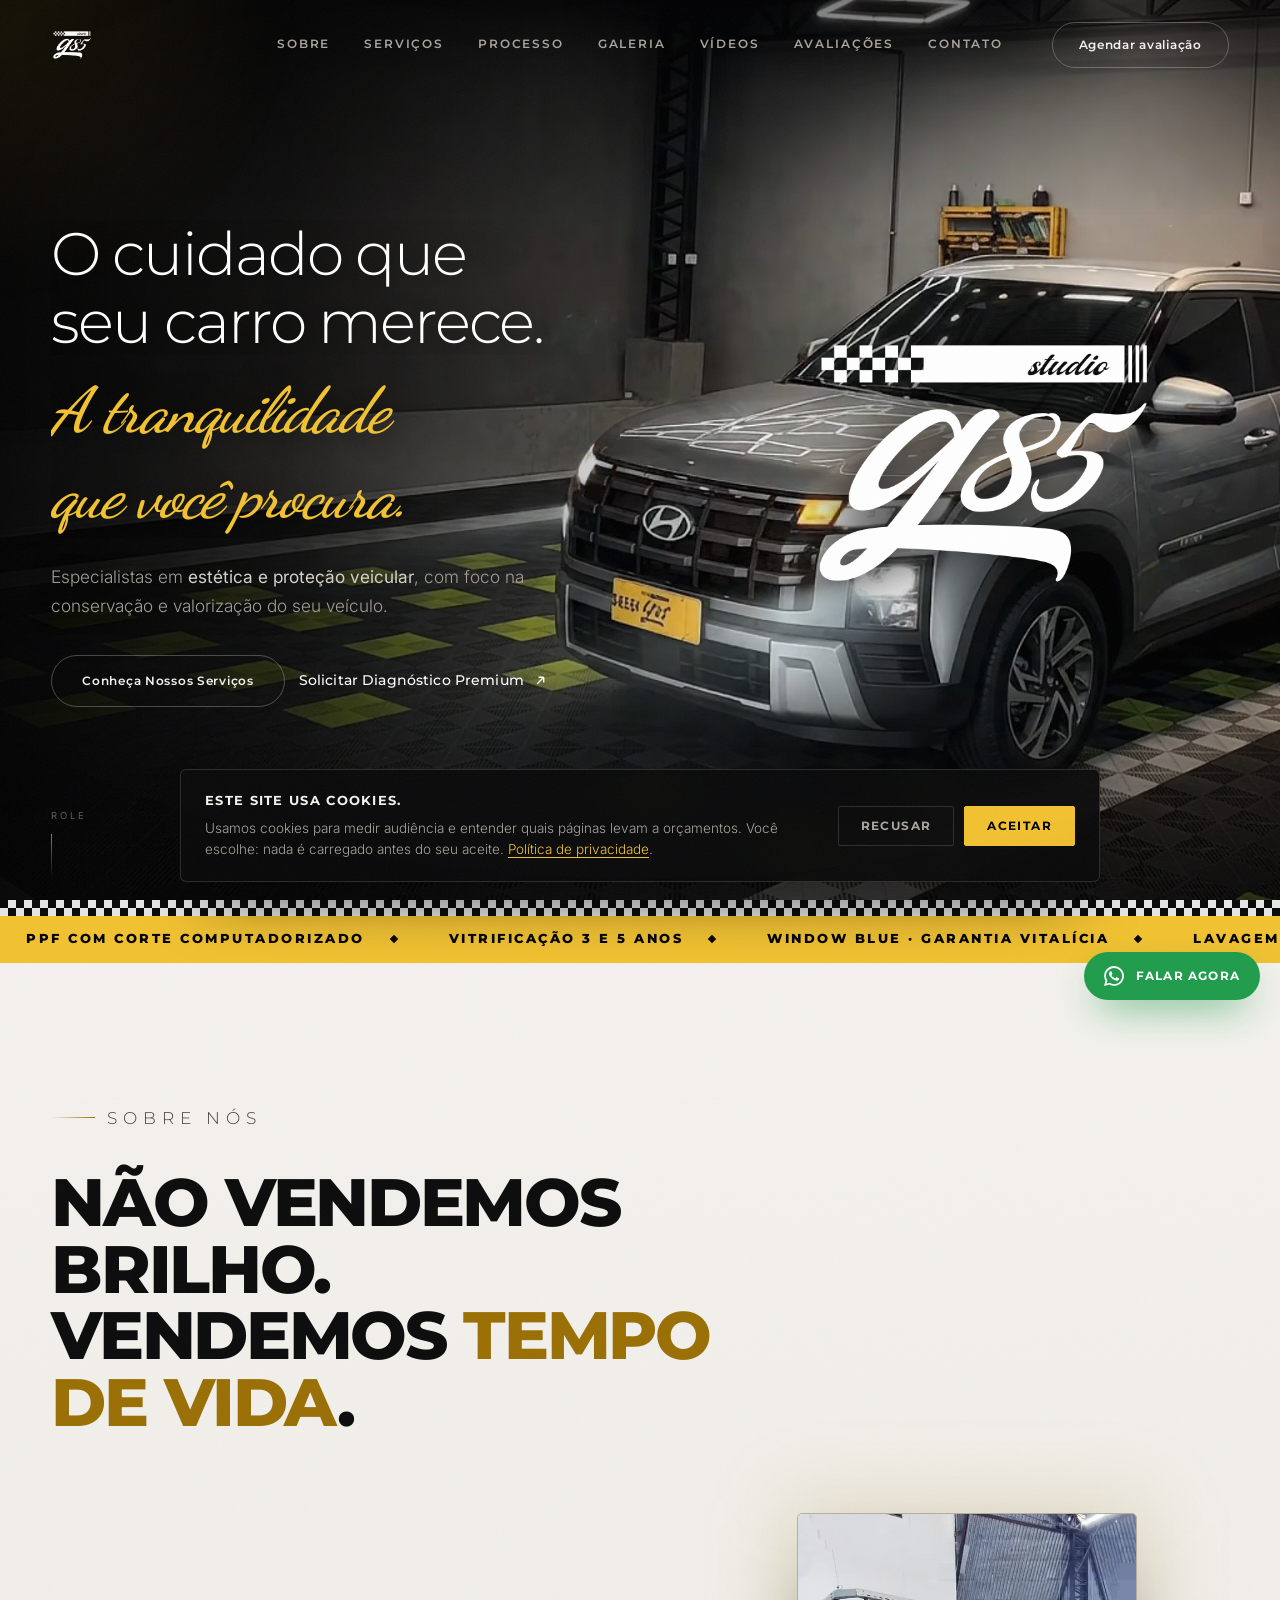
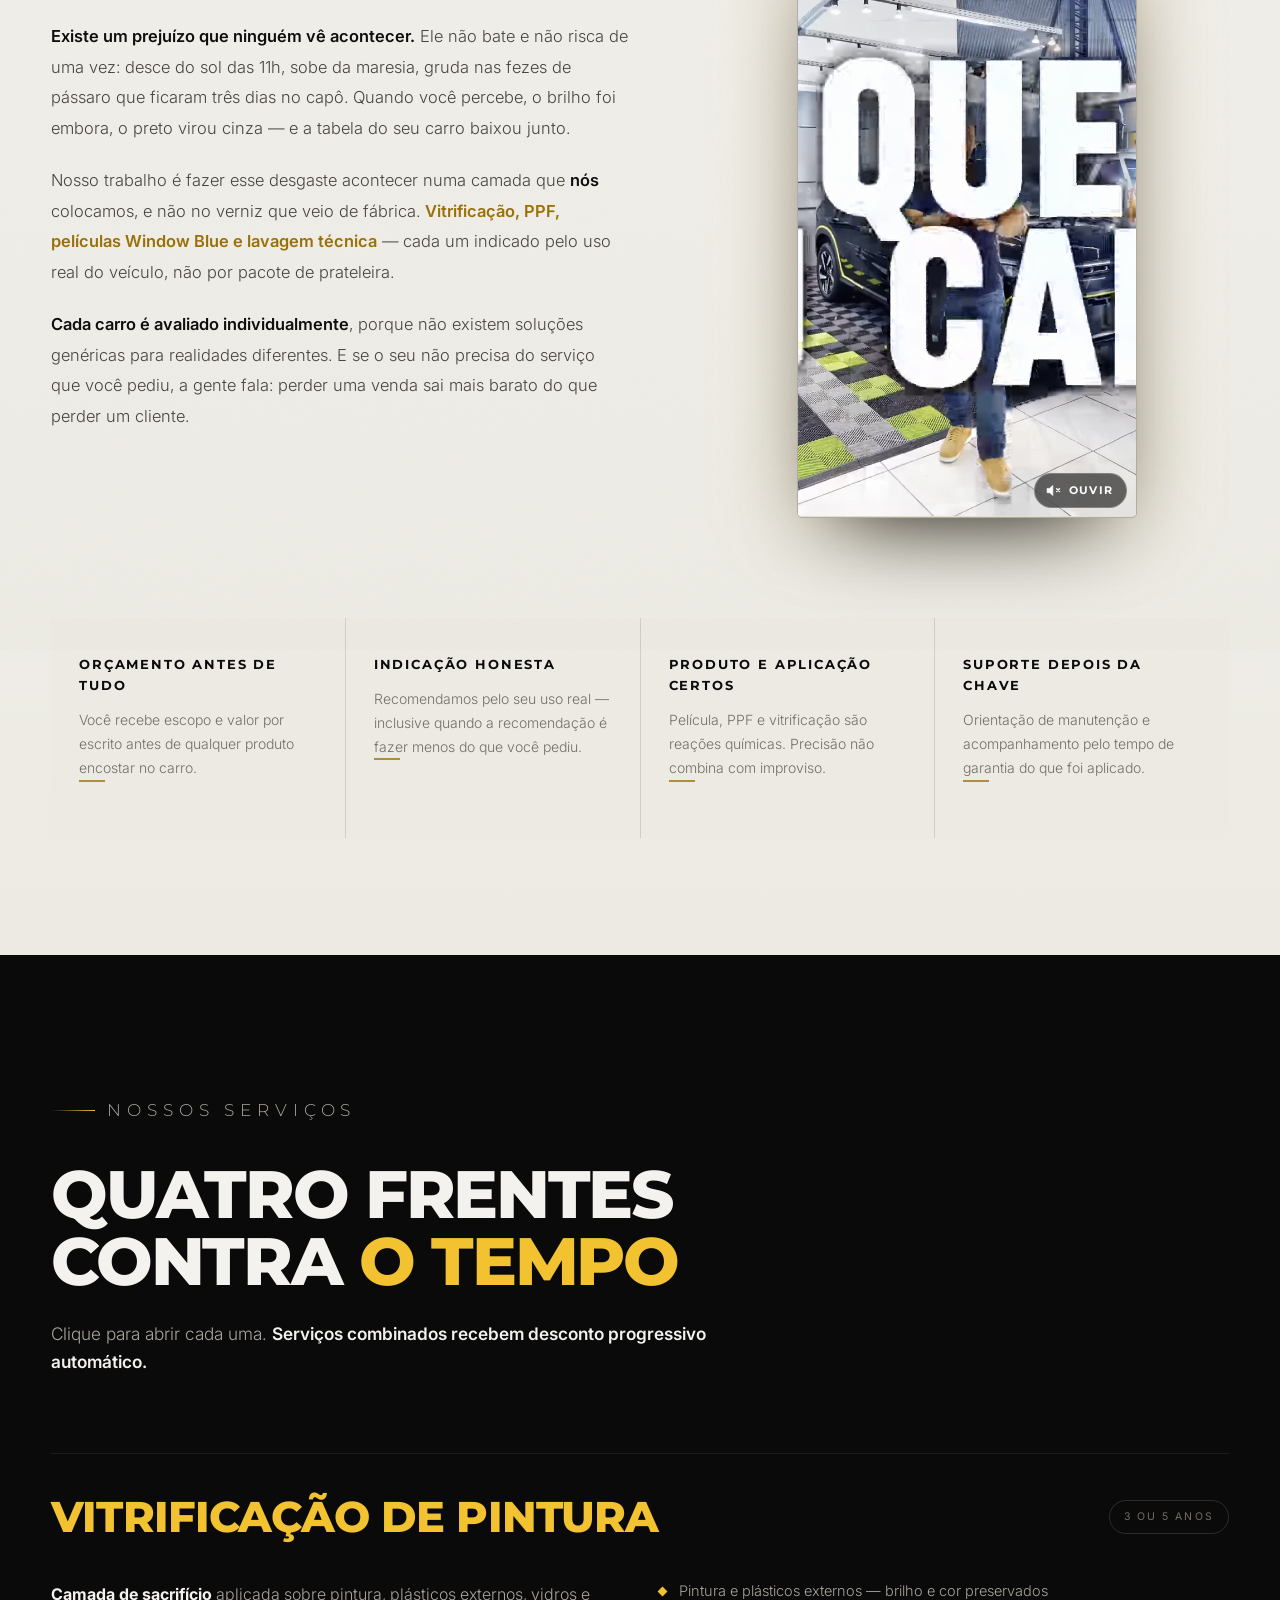
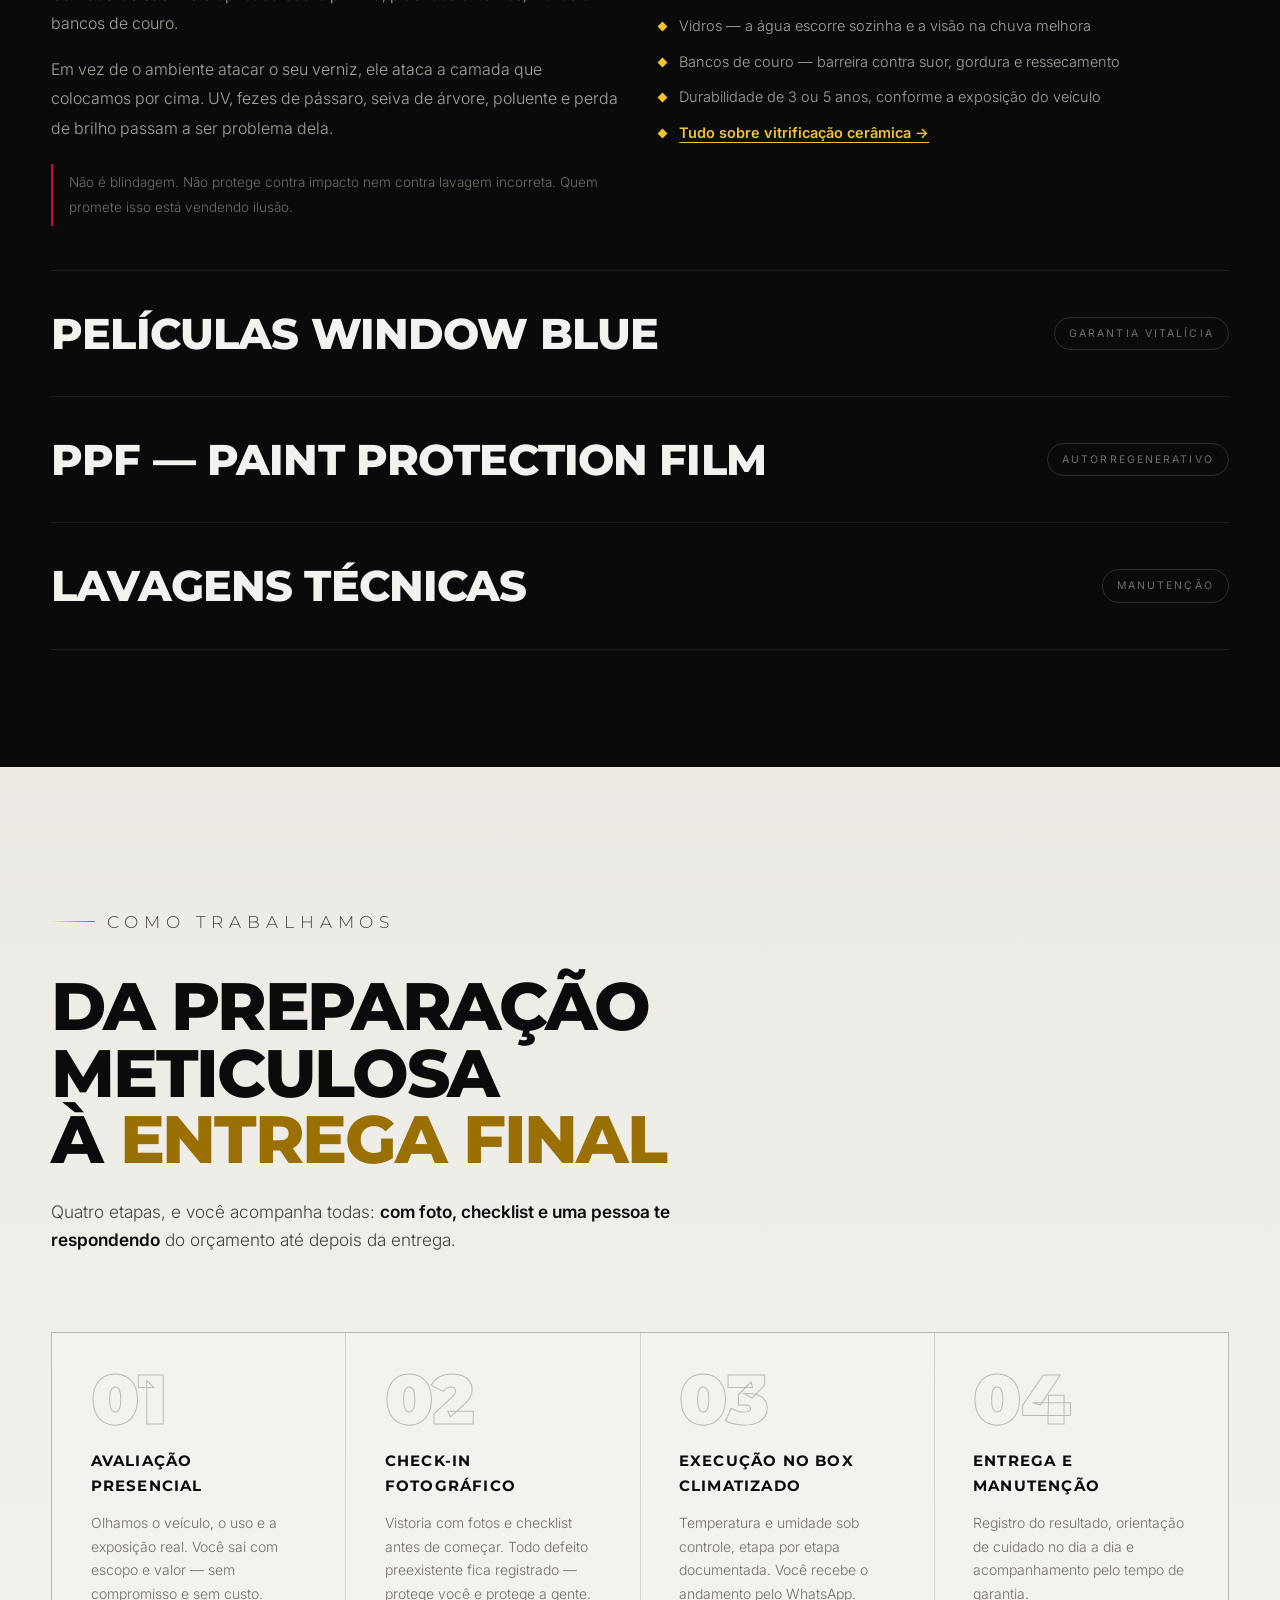
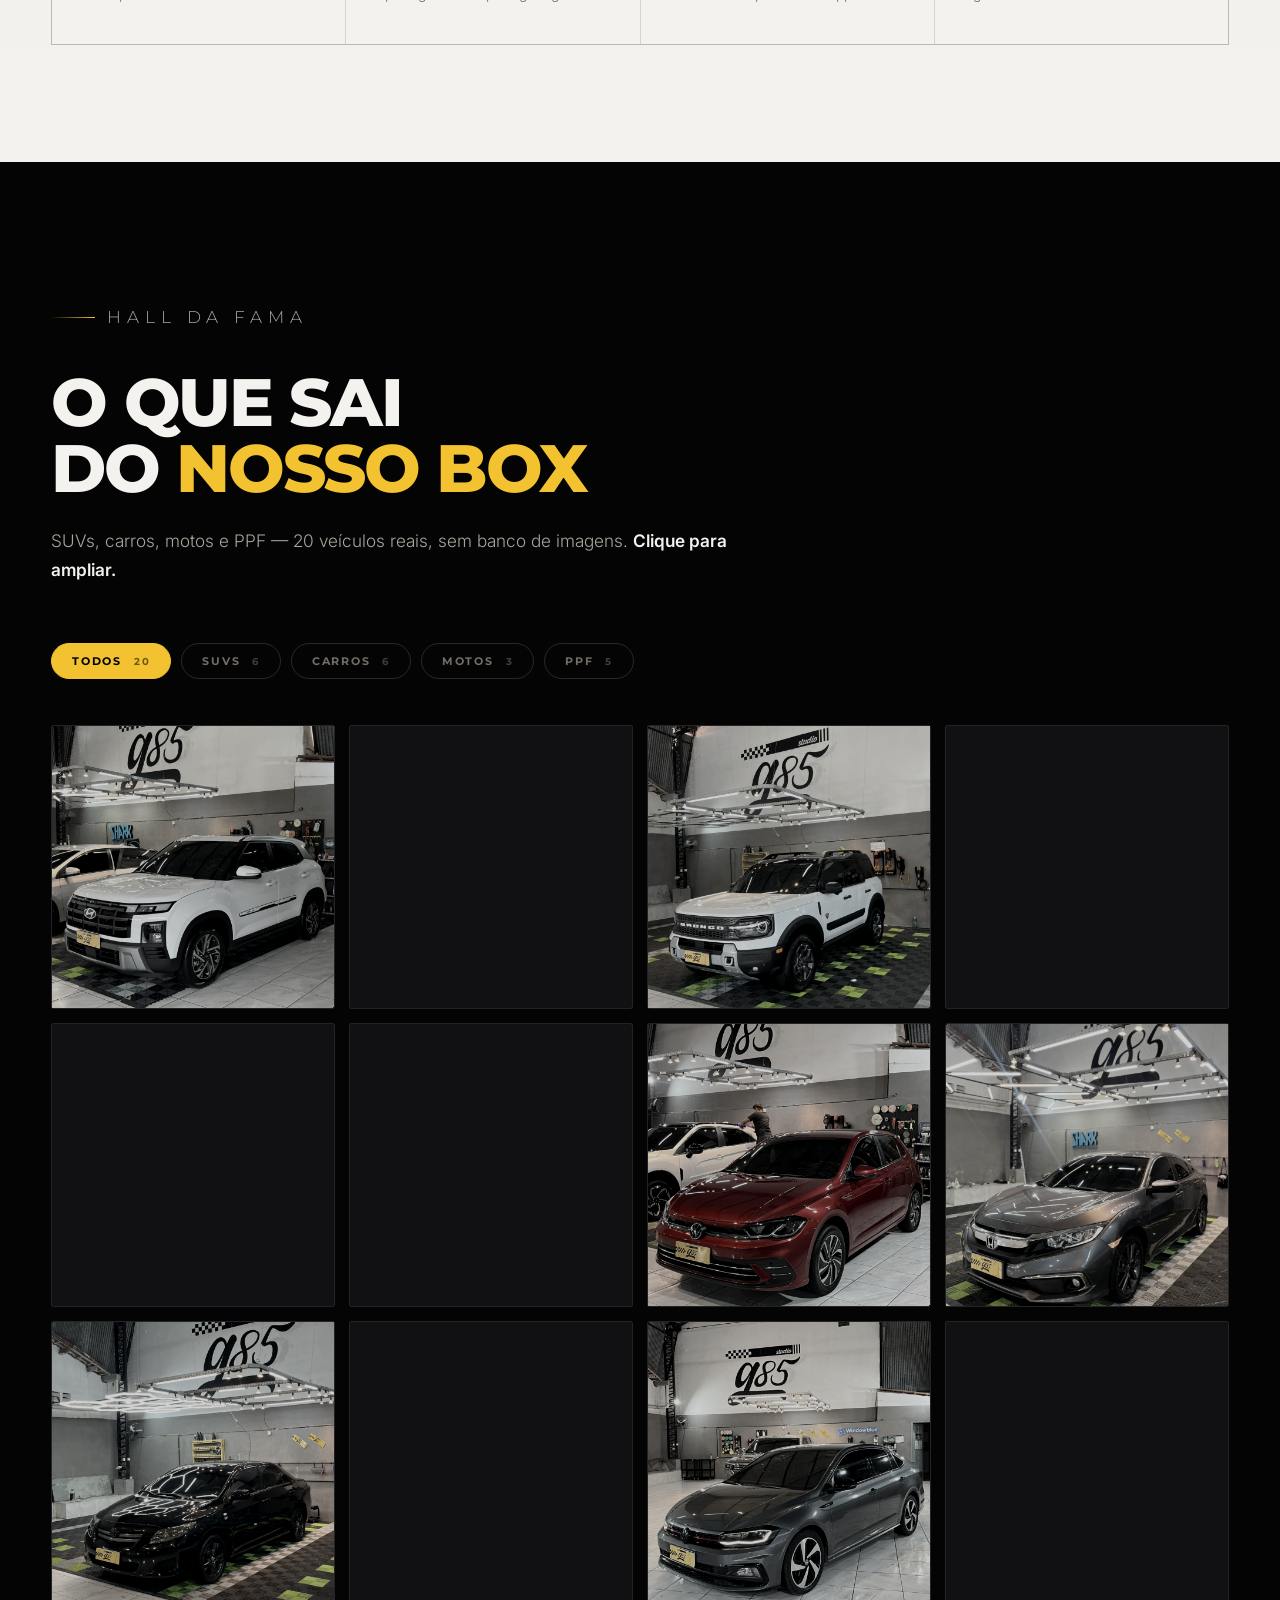
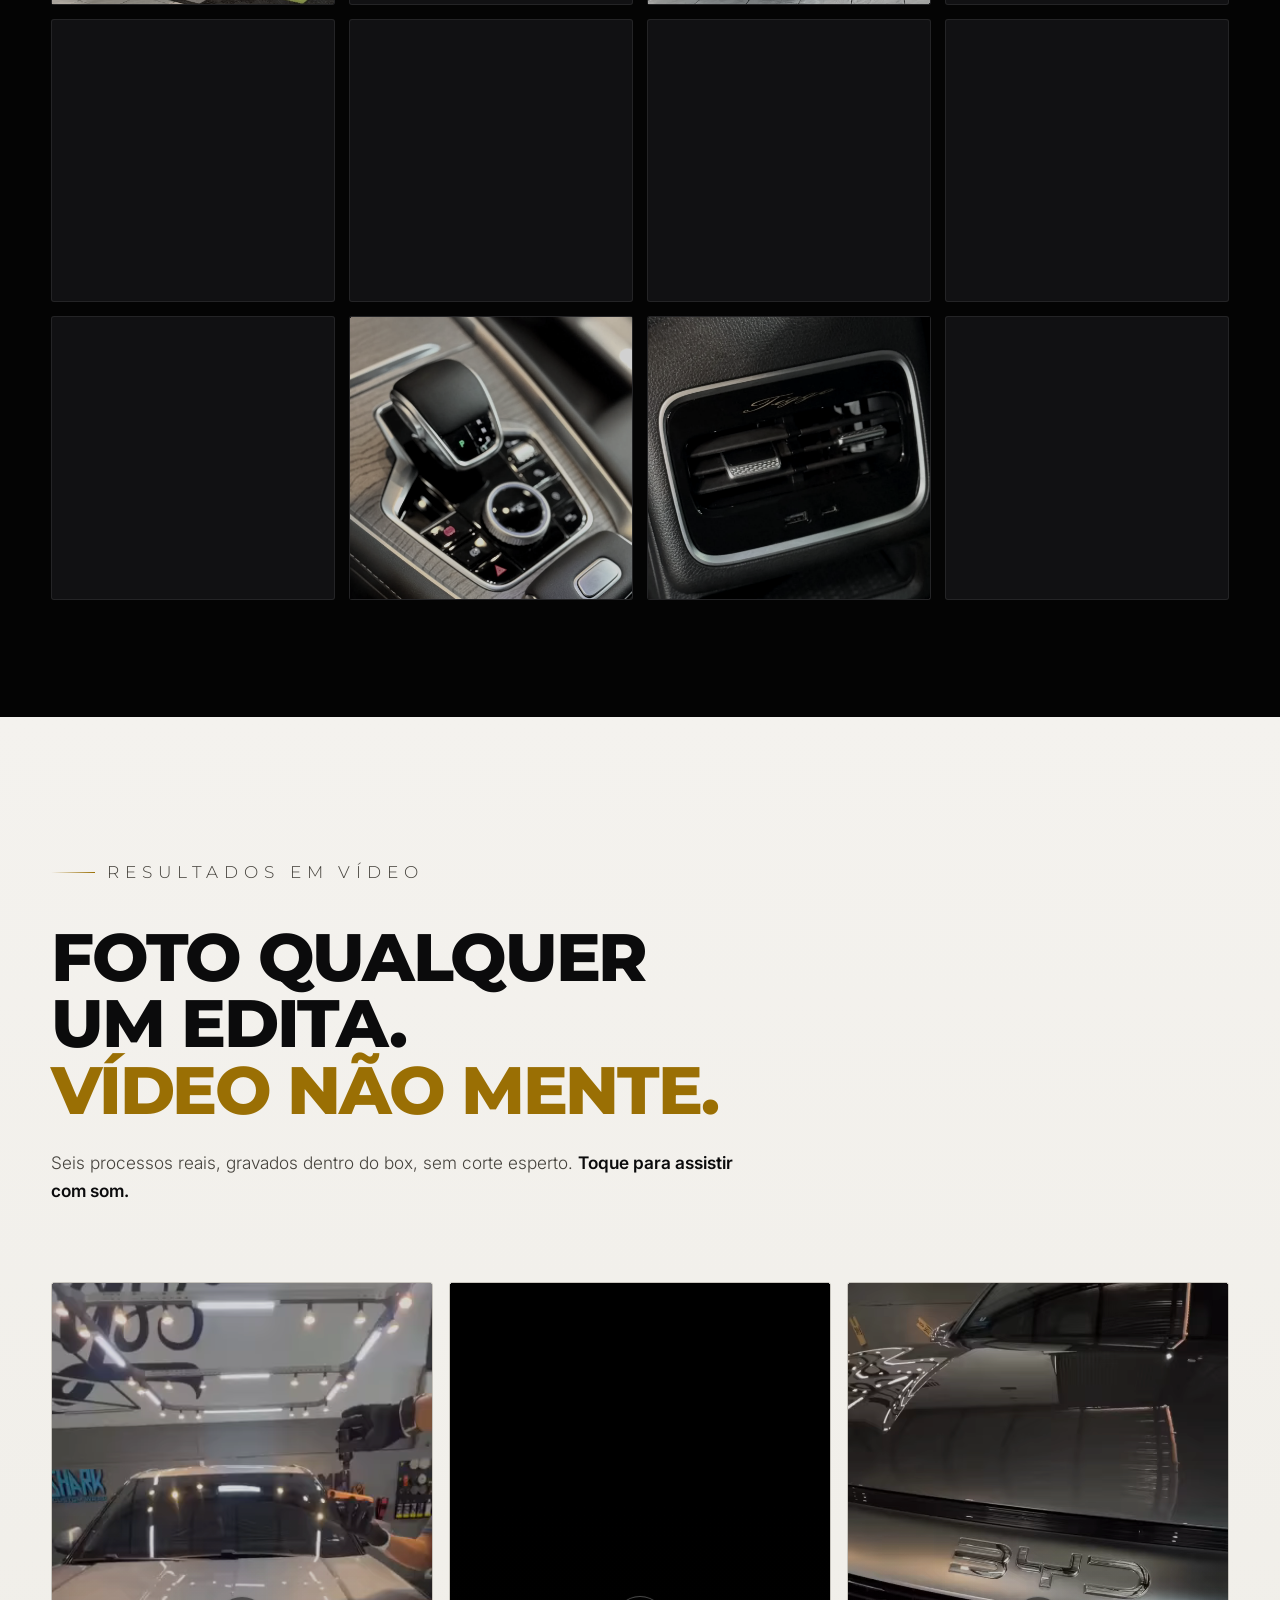
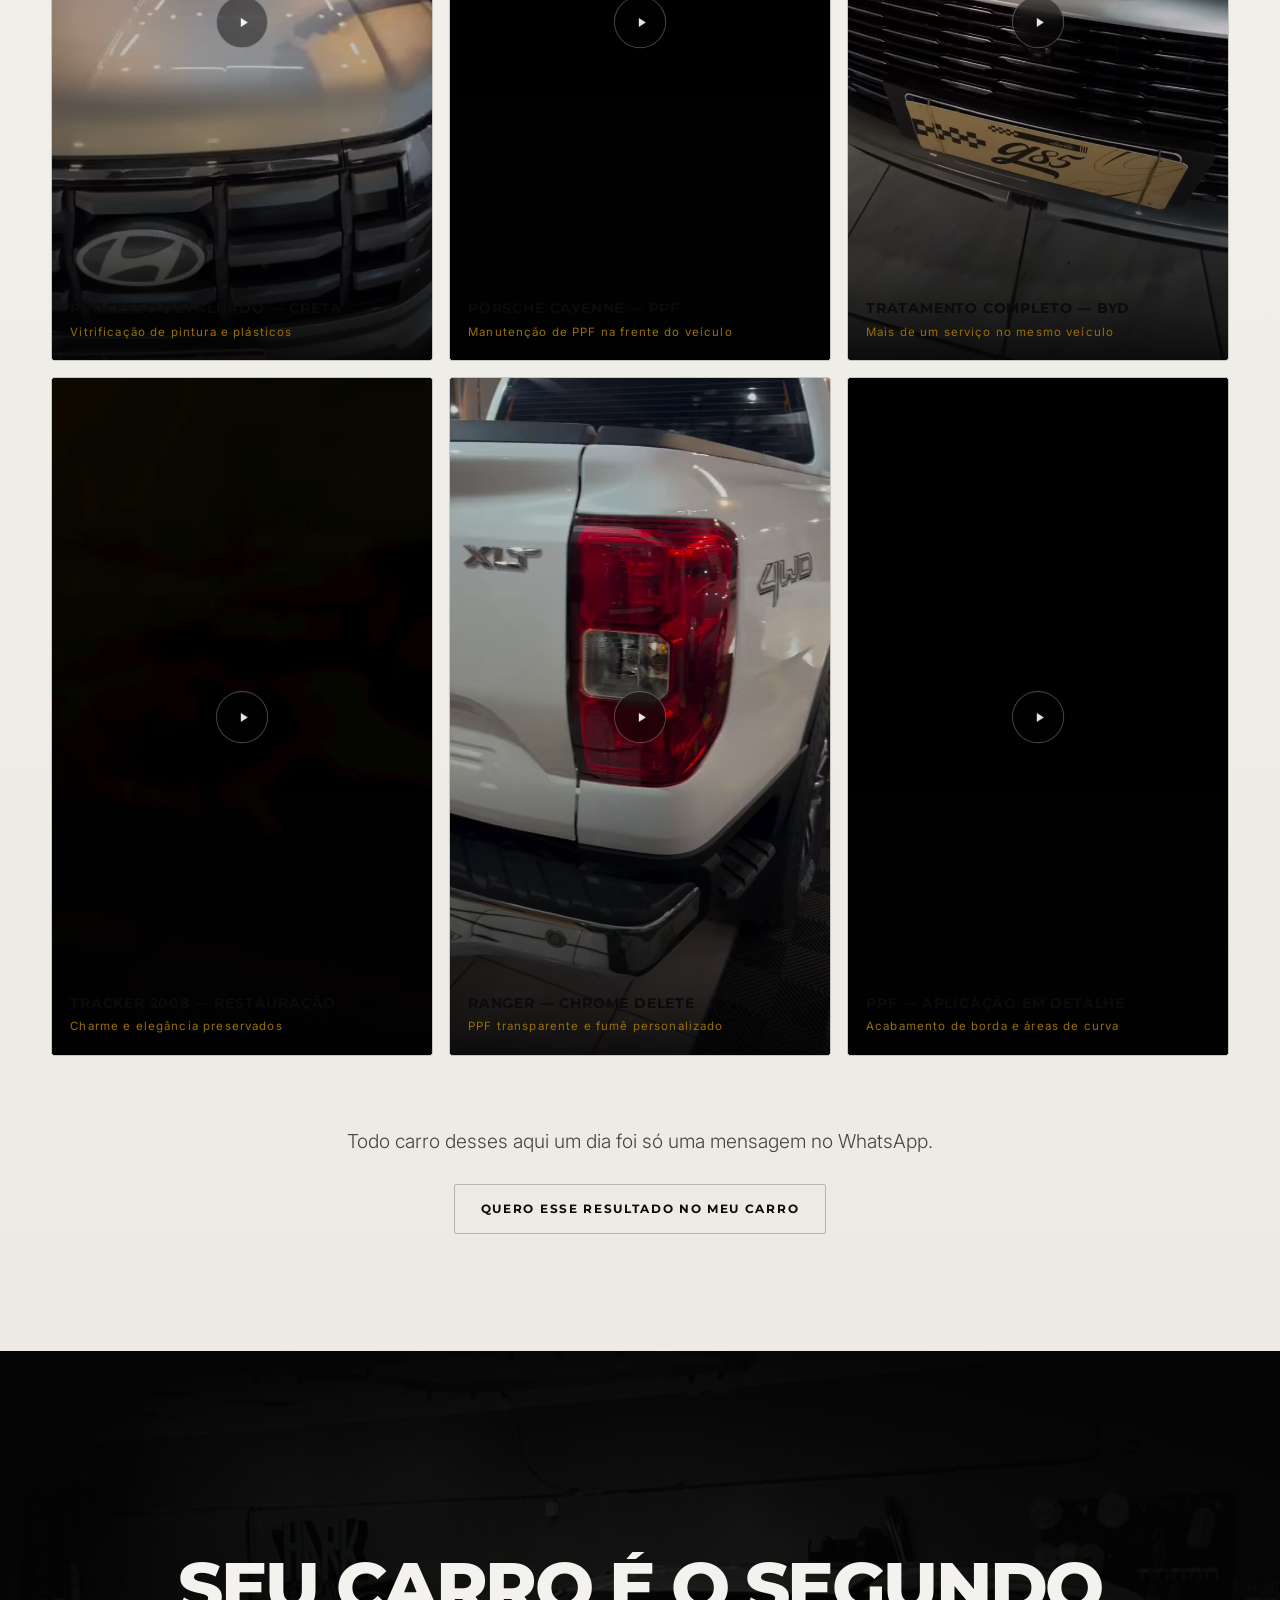
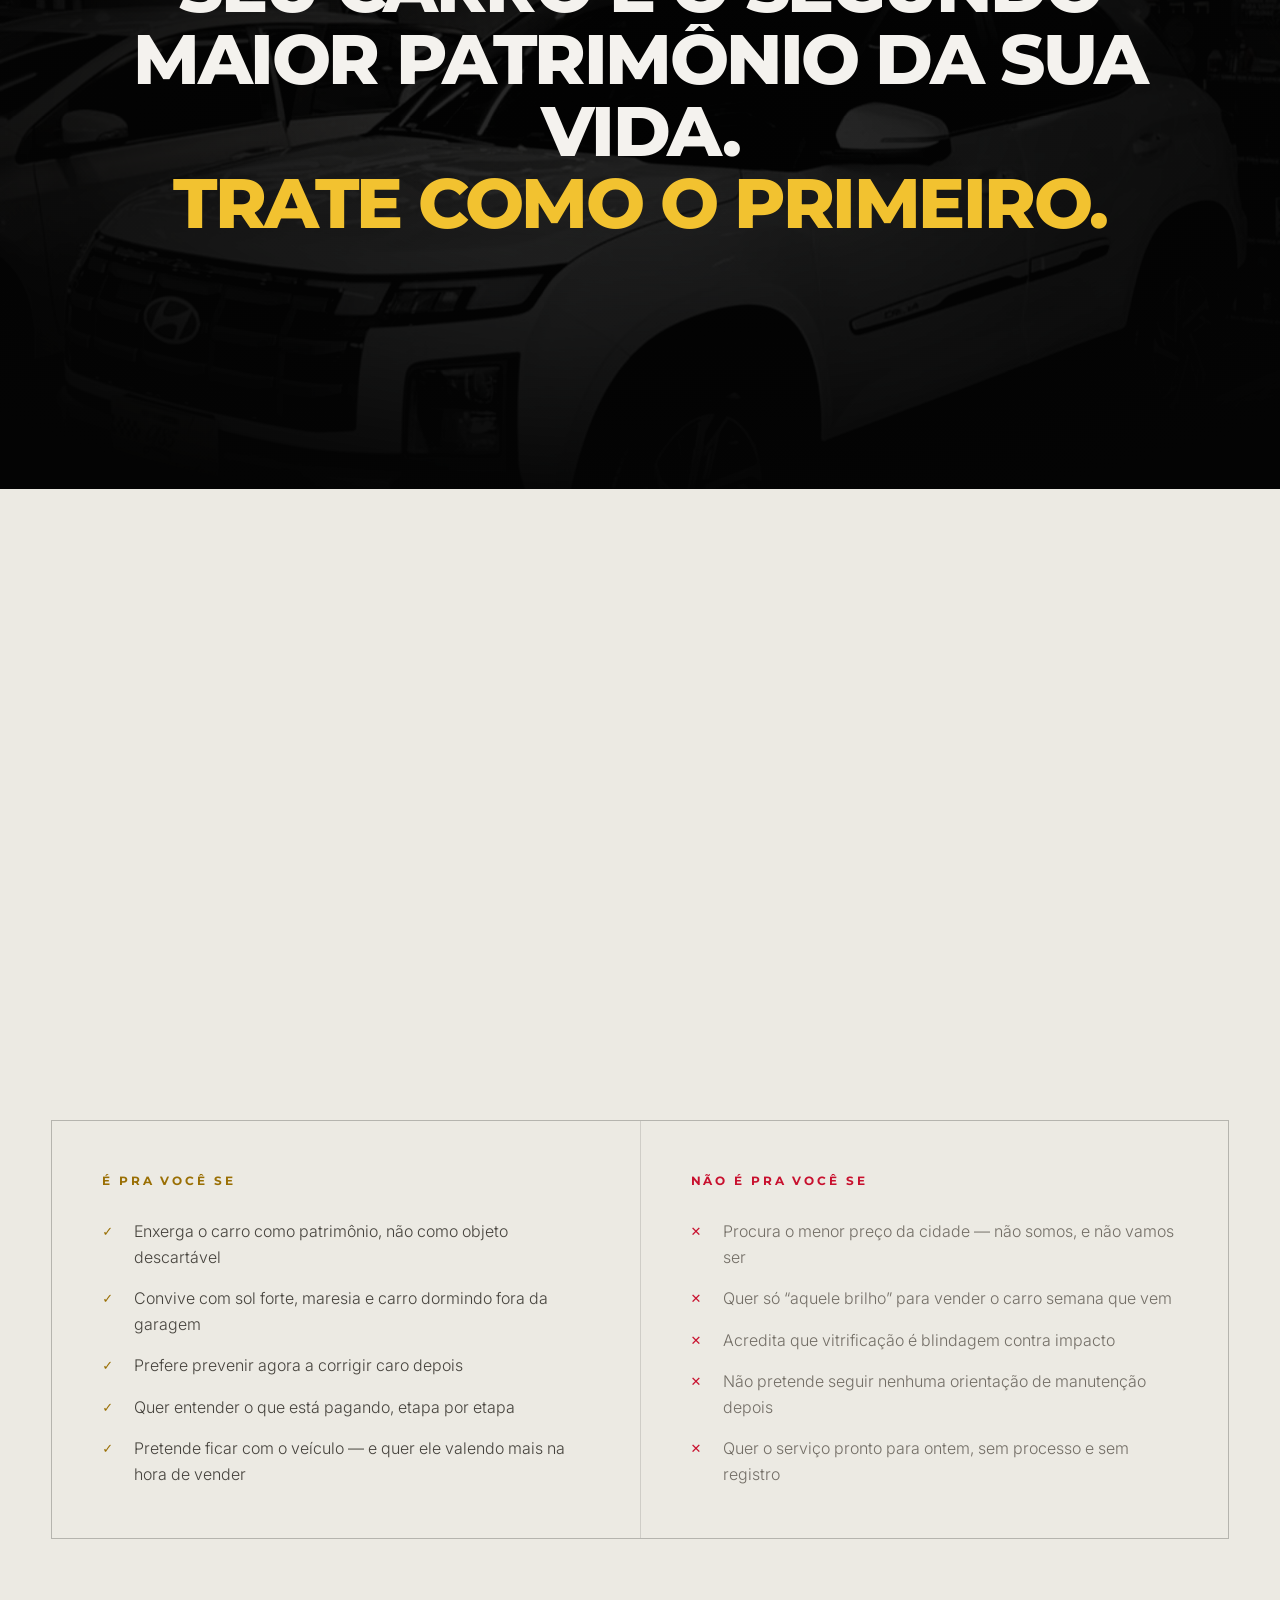
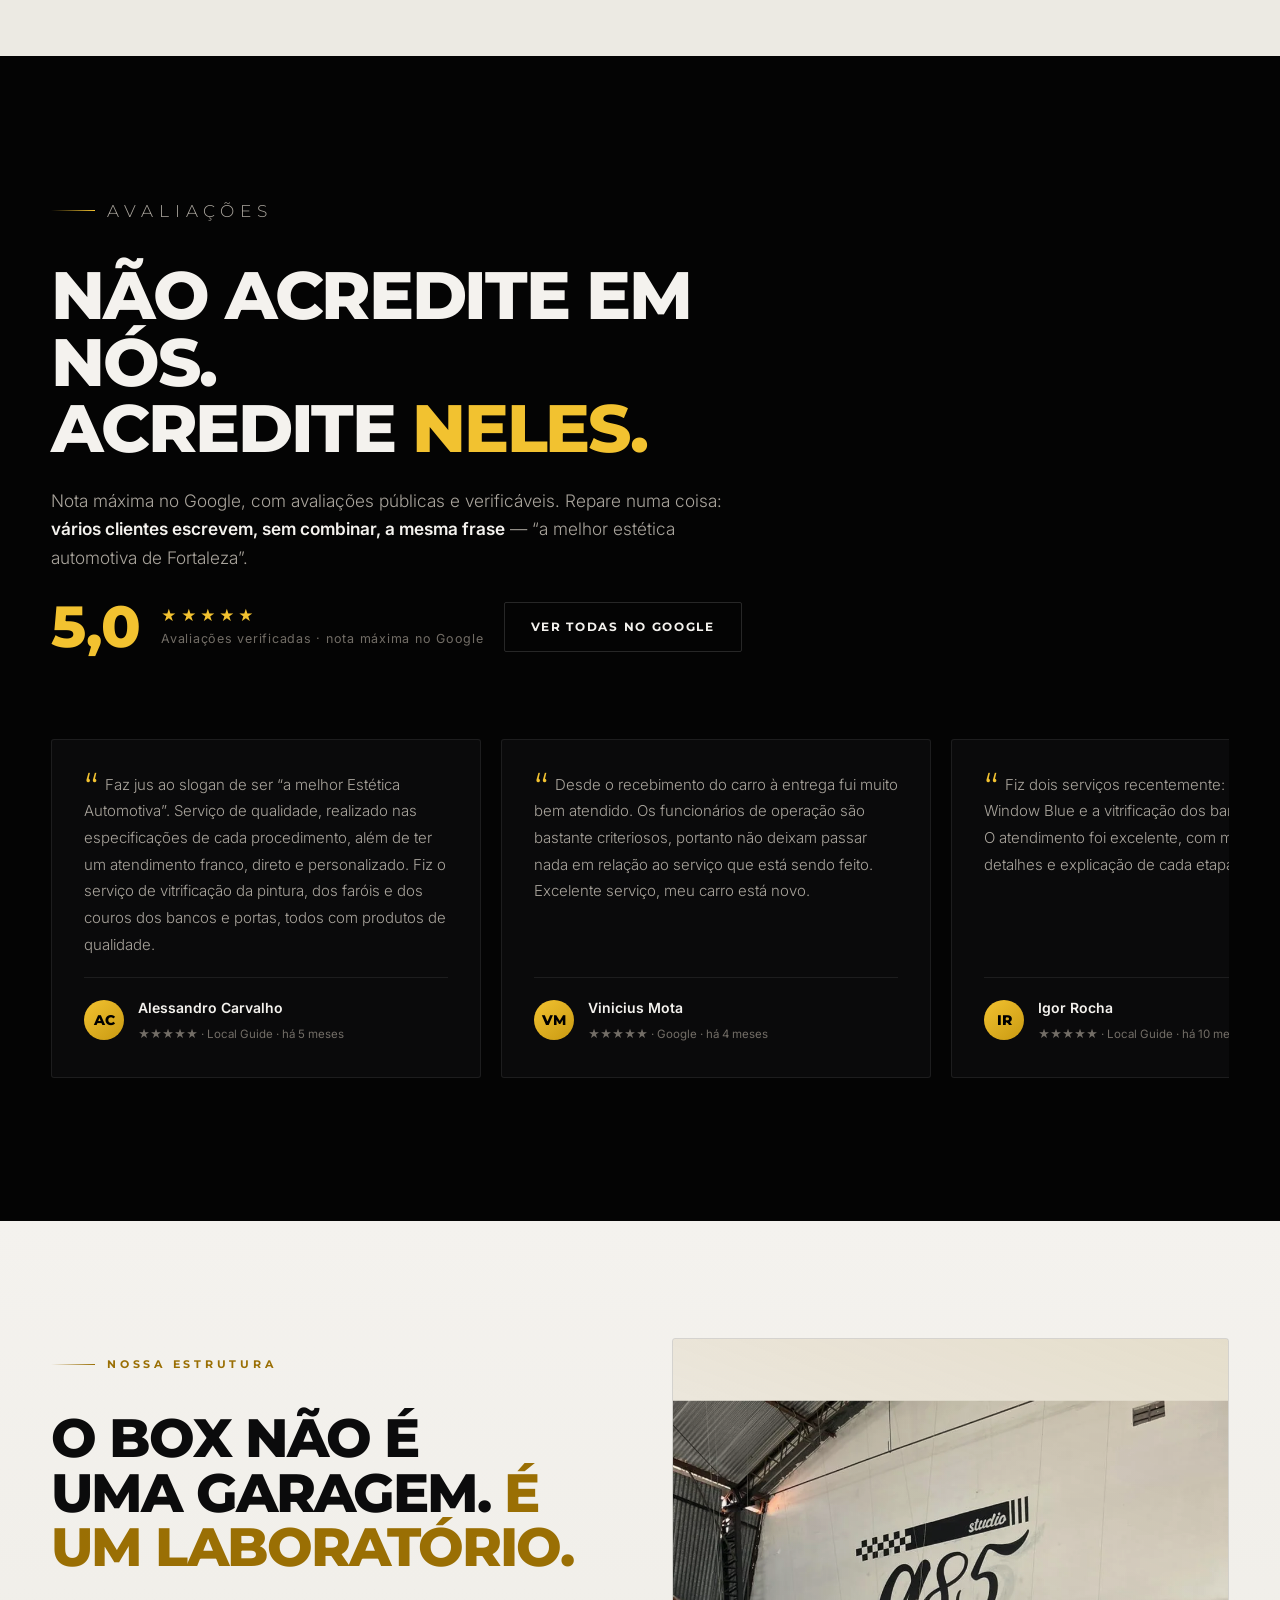
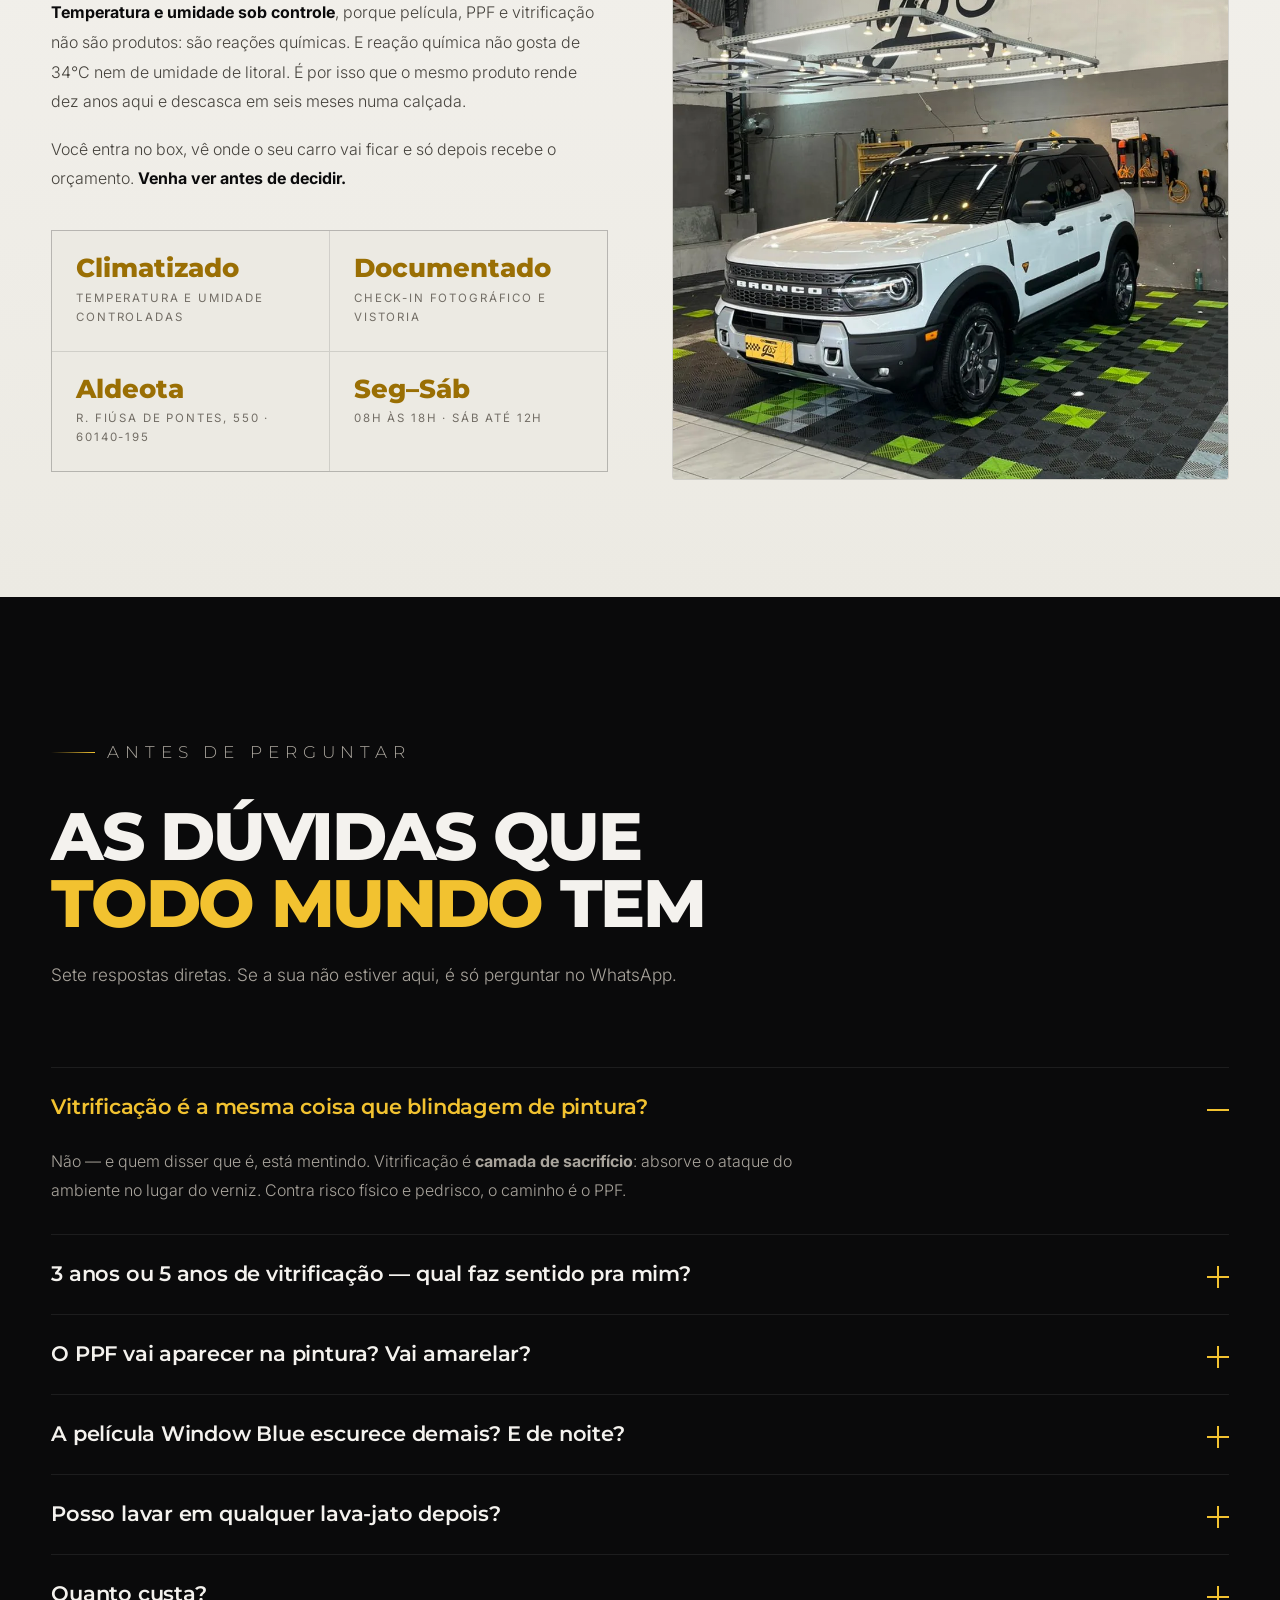
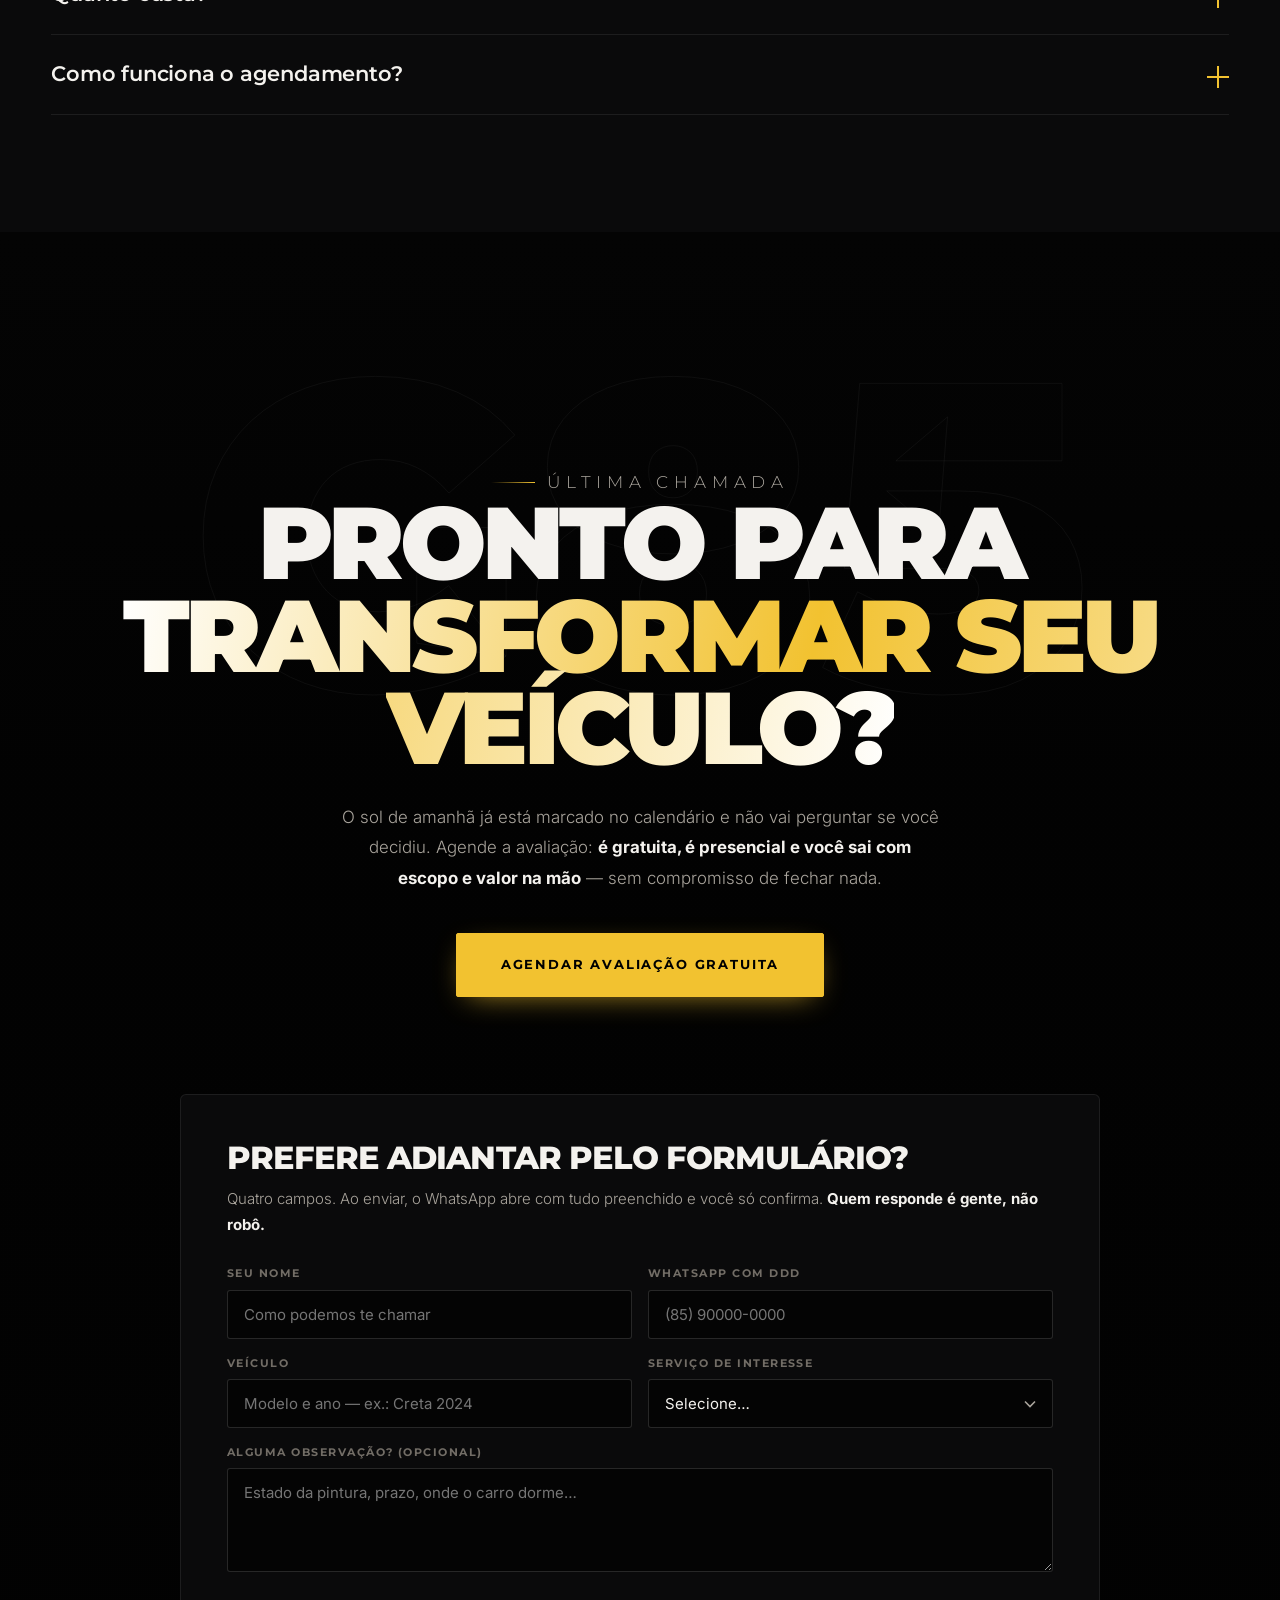
==== commit 56c9eaef: "Restaura o texto original do hero A revisao de copy segue aplicada no resto da pagina; o hero volta " ====
--- a/index.html
+++ b/index.html
@@ -1474,20 +1474,20 @@
 
       <div class="hero__txt">
       <h1 class="hero__title lines">
-        <span><i>O sol, a maresia e o tempo</i></span>
-        <span><i>atacam seu carro todo dia.</i></span>
-        <span><i><em>A gente entra na frente.</em></i></span>
+        <span><i>O cuidado que</i></span>
+        <span><i>seu carro merece.</i></span>
+        <span><i><em>A tranquilidade que você procura.</em></i></span>
       </h1>
 
       <p class="hero__sub">
-        Vitrificação, PPF, película Window Blue e lavagem técnica em box climatizado, na Aldeota.
-        <b>Nota 5,0 no Google.</b> Avaliação presencial gratuita.
+        Especialistas em <b>estética e proteção veicular</b>, com foco na conservação
+        e valorização do seu veículo.
       </p>
 
       <div class="hero__cta">
-        <a class="btn btn--pill" href="https://wa.me/558598484104?text=Ol%C3%A1,%20quero%20agendar%20a%20avalia%C3%A7%C3%A3o%20gratuita%20do%20meu%20ve%C3%ADculo!" target="_blank" rel="noopener" data-origem="hero"><span>Agendar avaliação gratuita</span></a>
-        <a class="link-cta" href="#servicos" style="margin-top:0">
-          Ver o que fazemos
+        <a class="btn btn--pill" href="#servicos"><span>Conheça Nossos Serviços</span></a>
+        <a class="link-cta" href="https://wa.me/558598484104?text=Ol%C3%A1,%20gostaria%20de%20uma%20avalia%C3%A7%C3%A3o%20personalizada%20para%20o%20meu%20ve%C3%ADculo!" target="_blank" rel="noopener" data-origem="hero" style="margin-top:0">
+          Solicitar Diagnóstico Premium
           <svg viewBox="0 0 16 16" fill="none" stroke="currentColor" stroke-width="1.6" aria-hidden="true">
             <path d="M4 12L12 4M12 4H5.5M12 4v6.5"/>
           </svg>
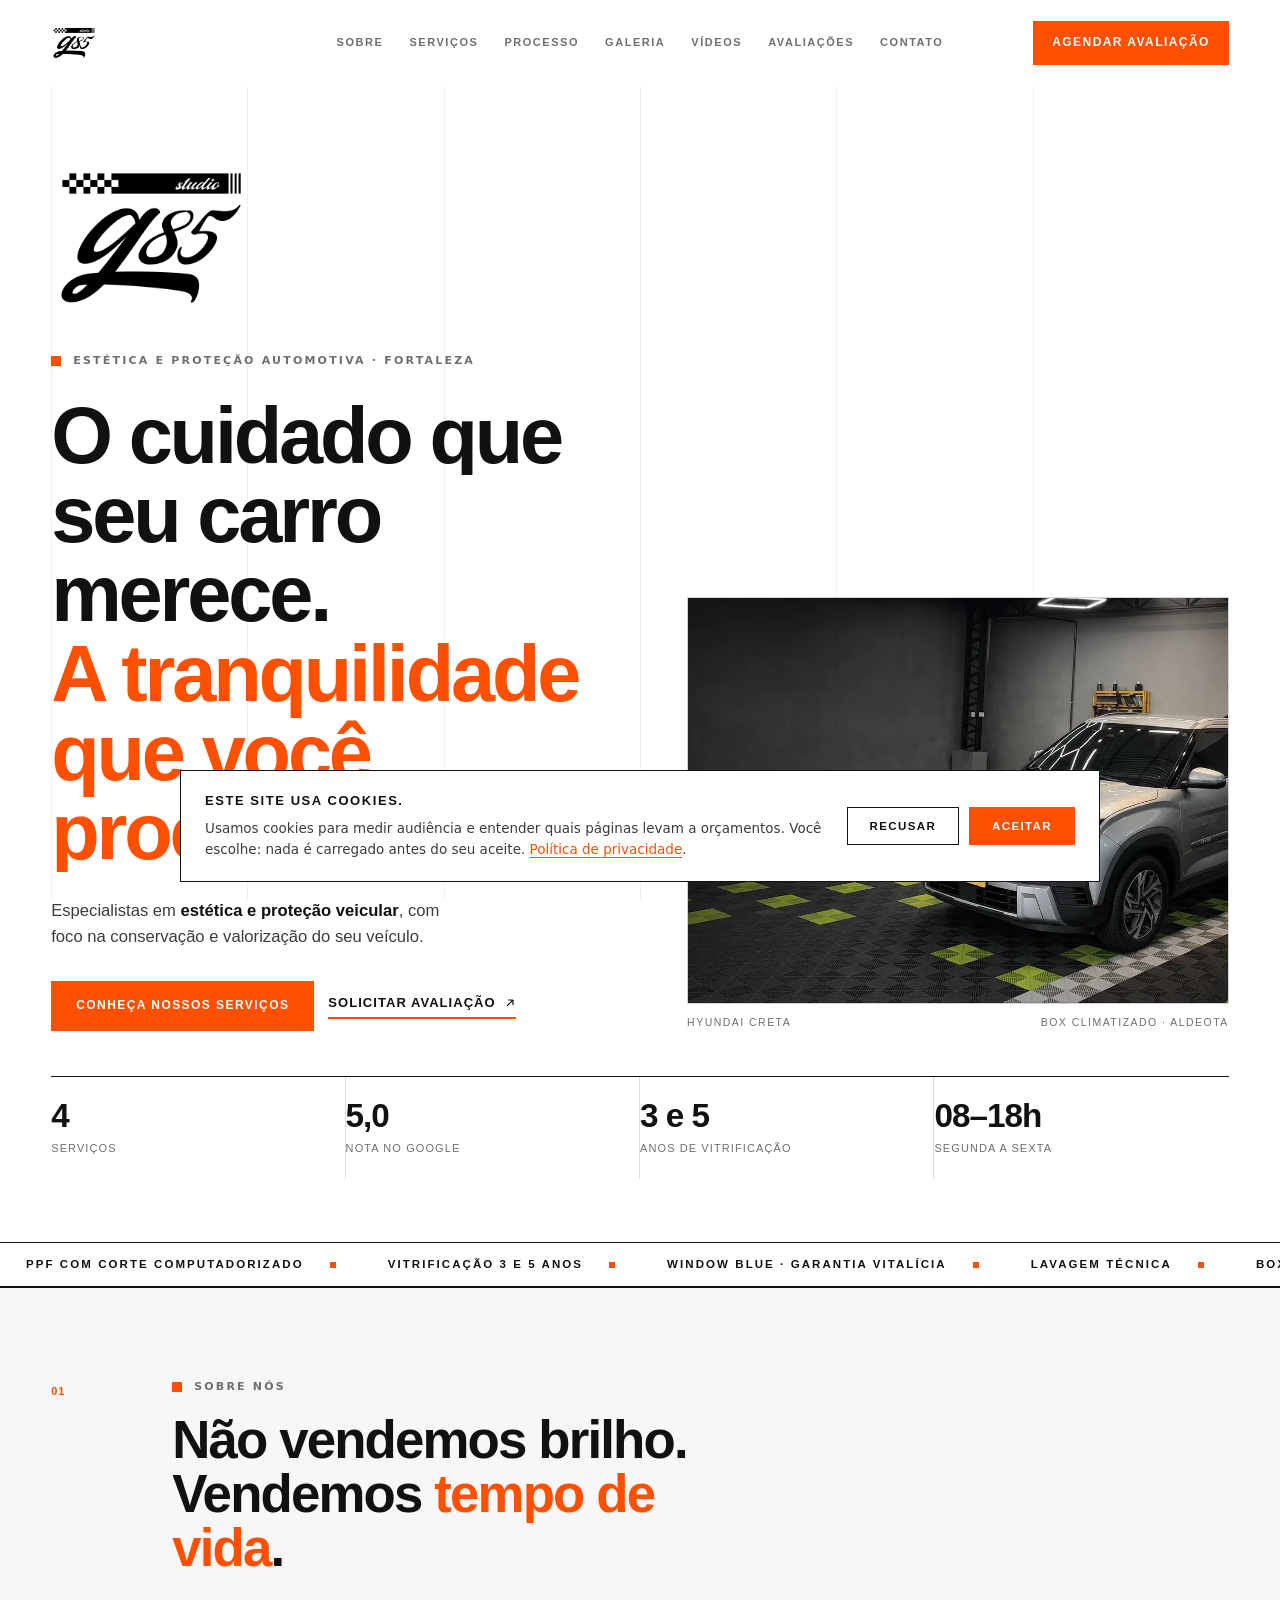
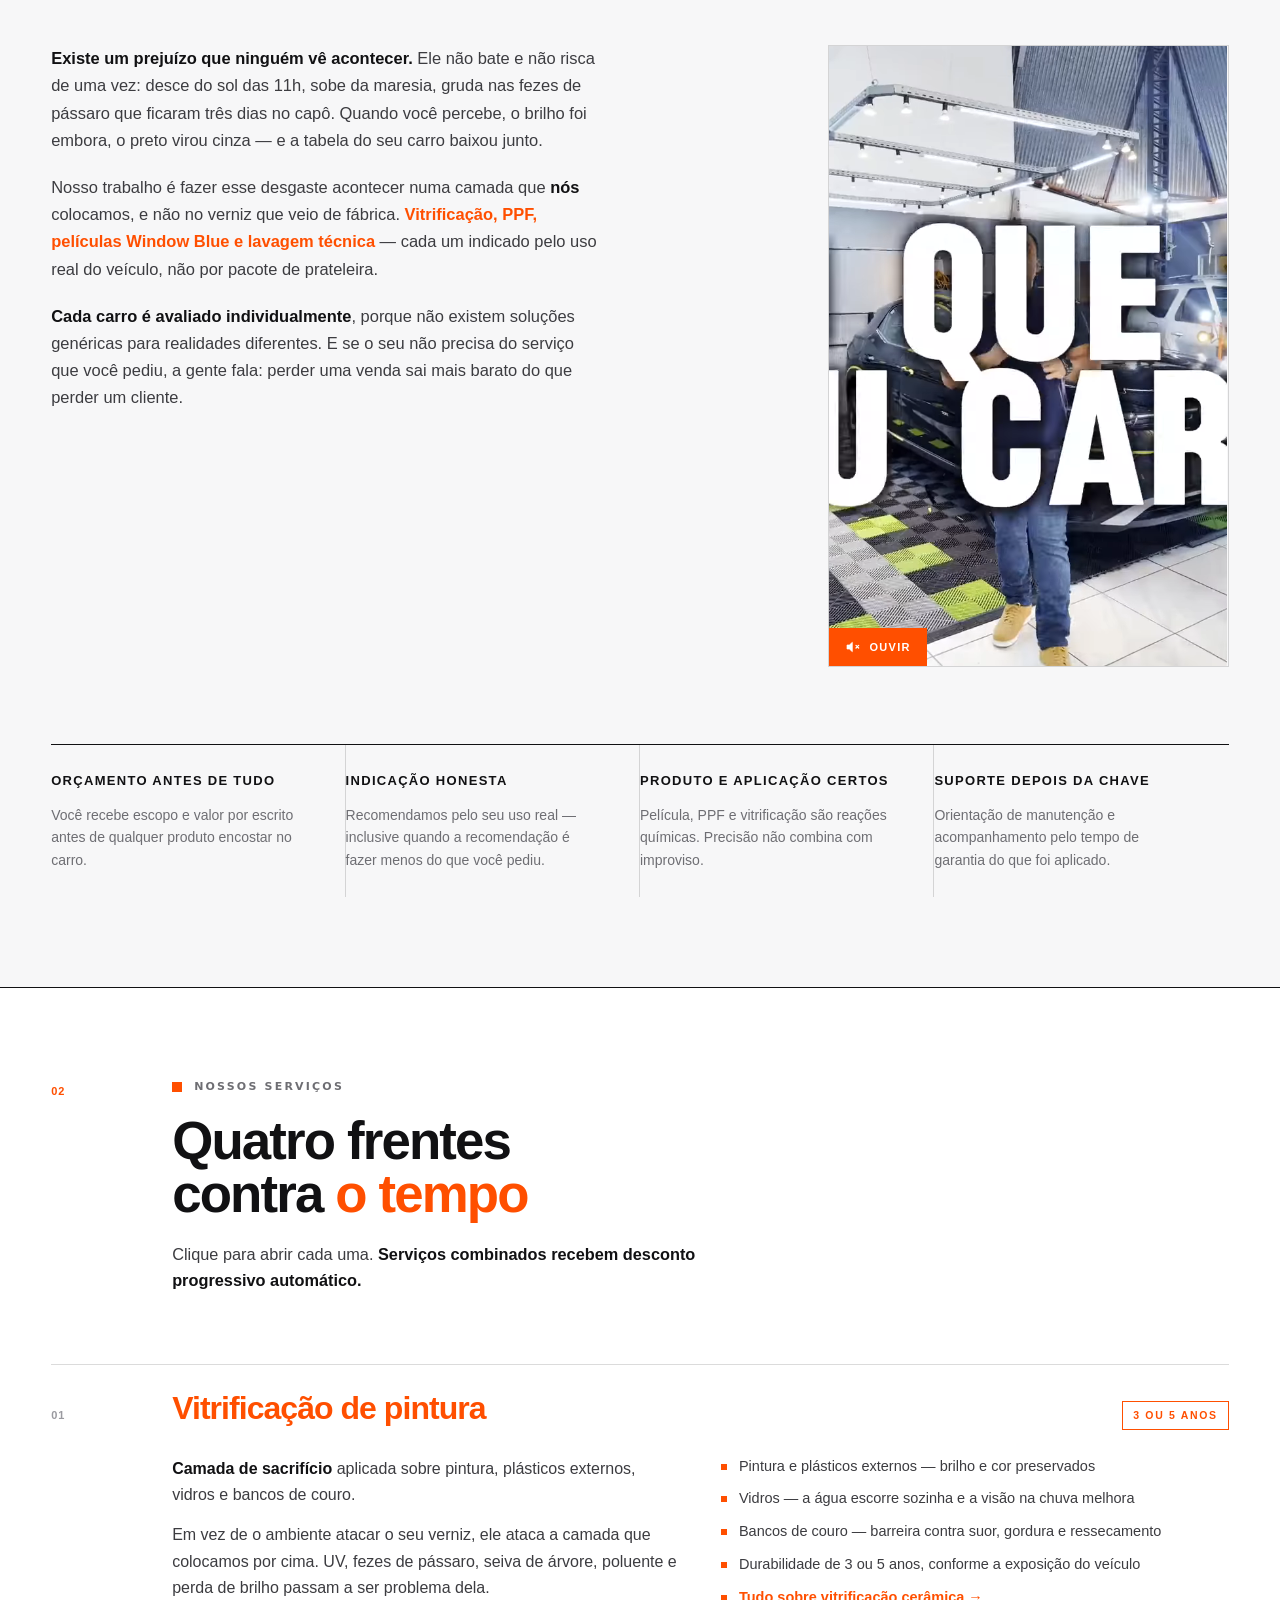
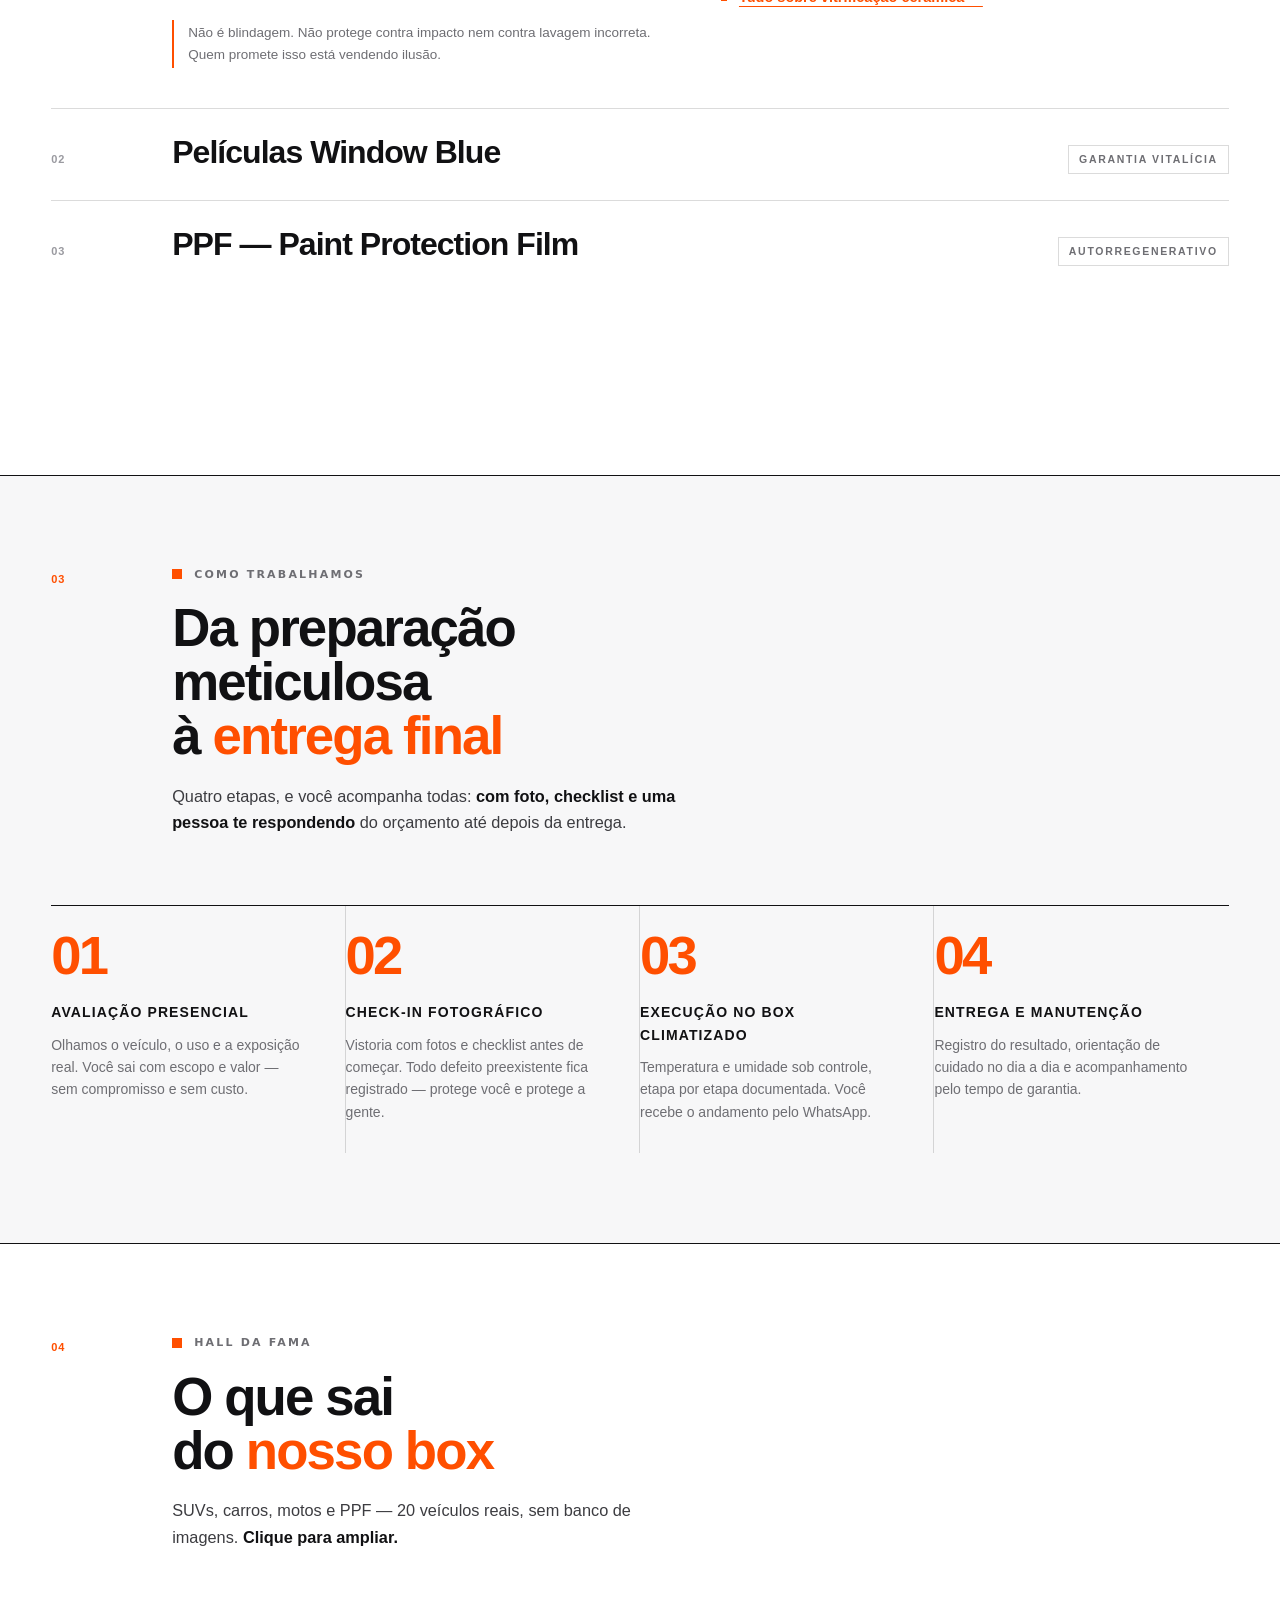
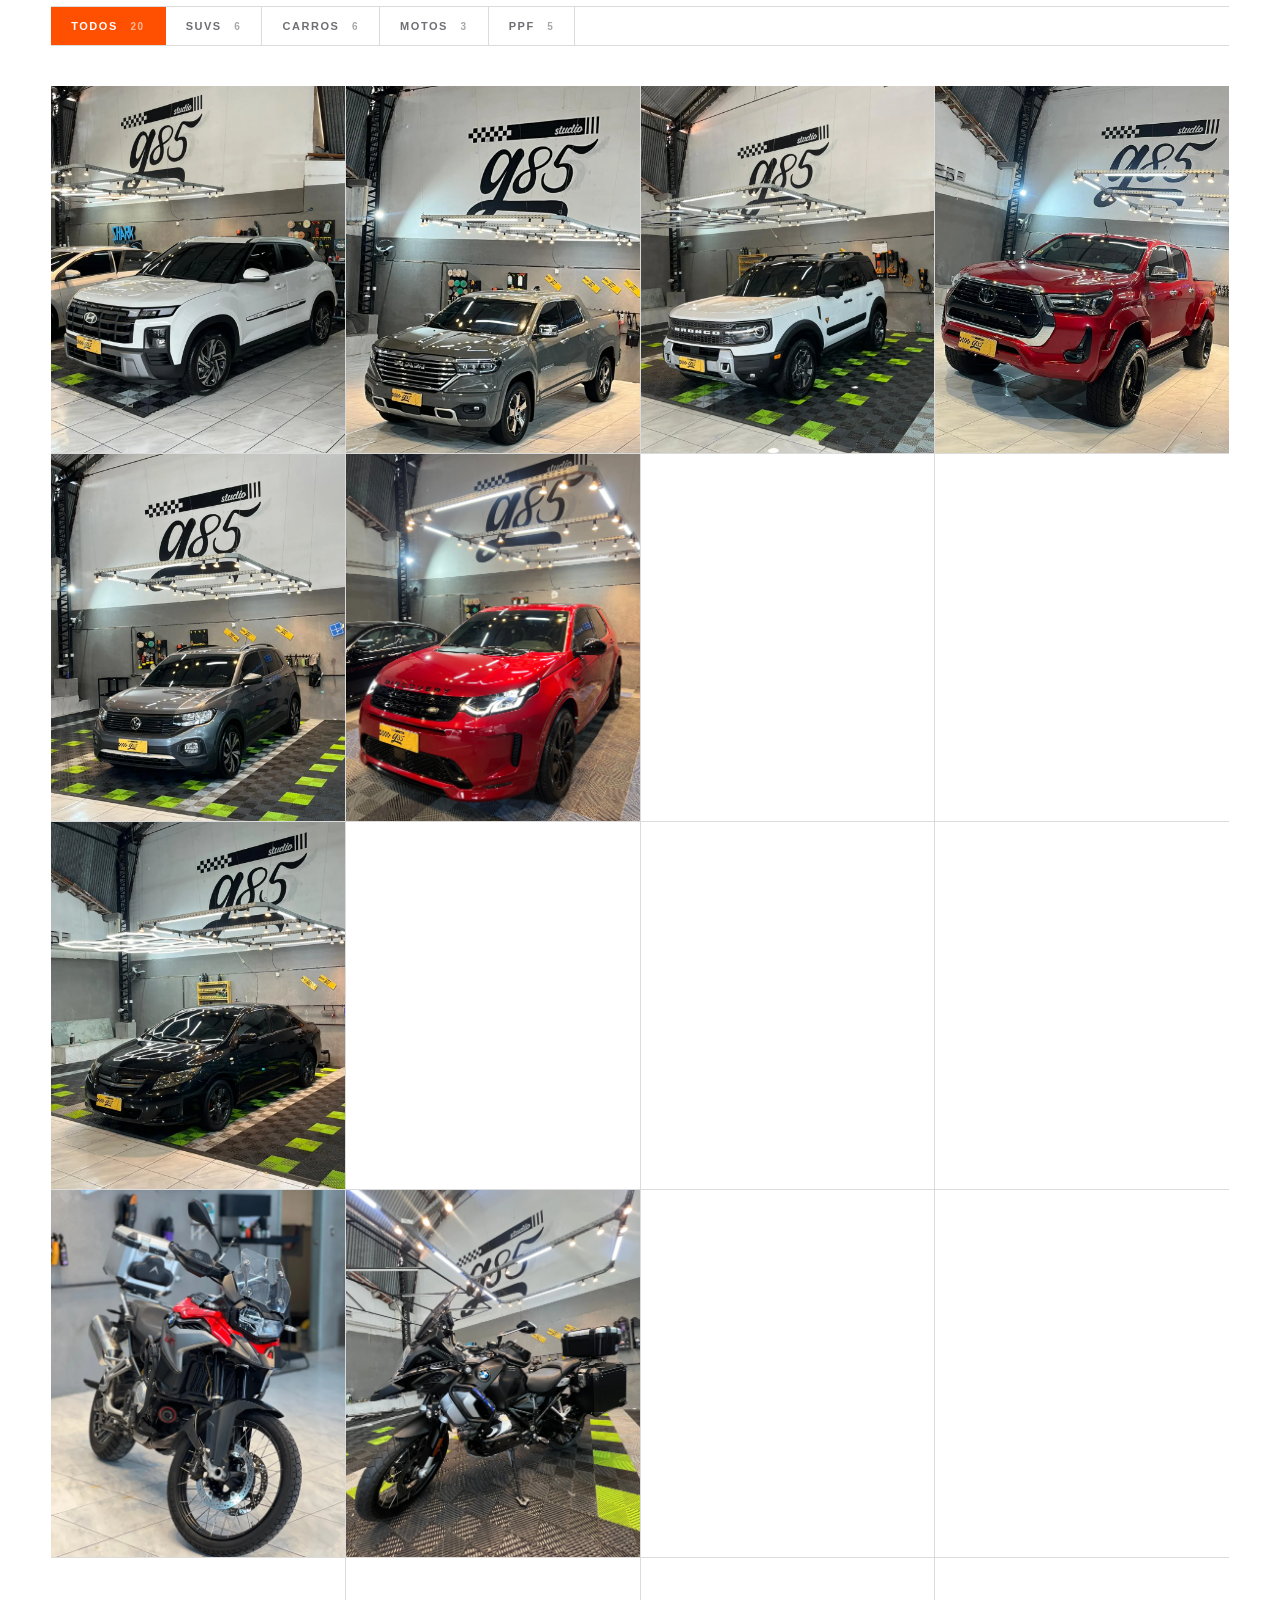
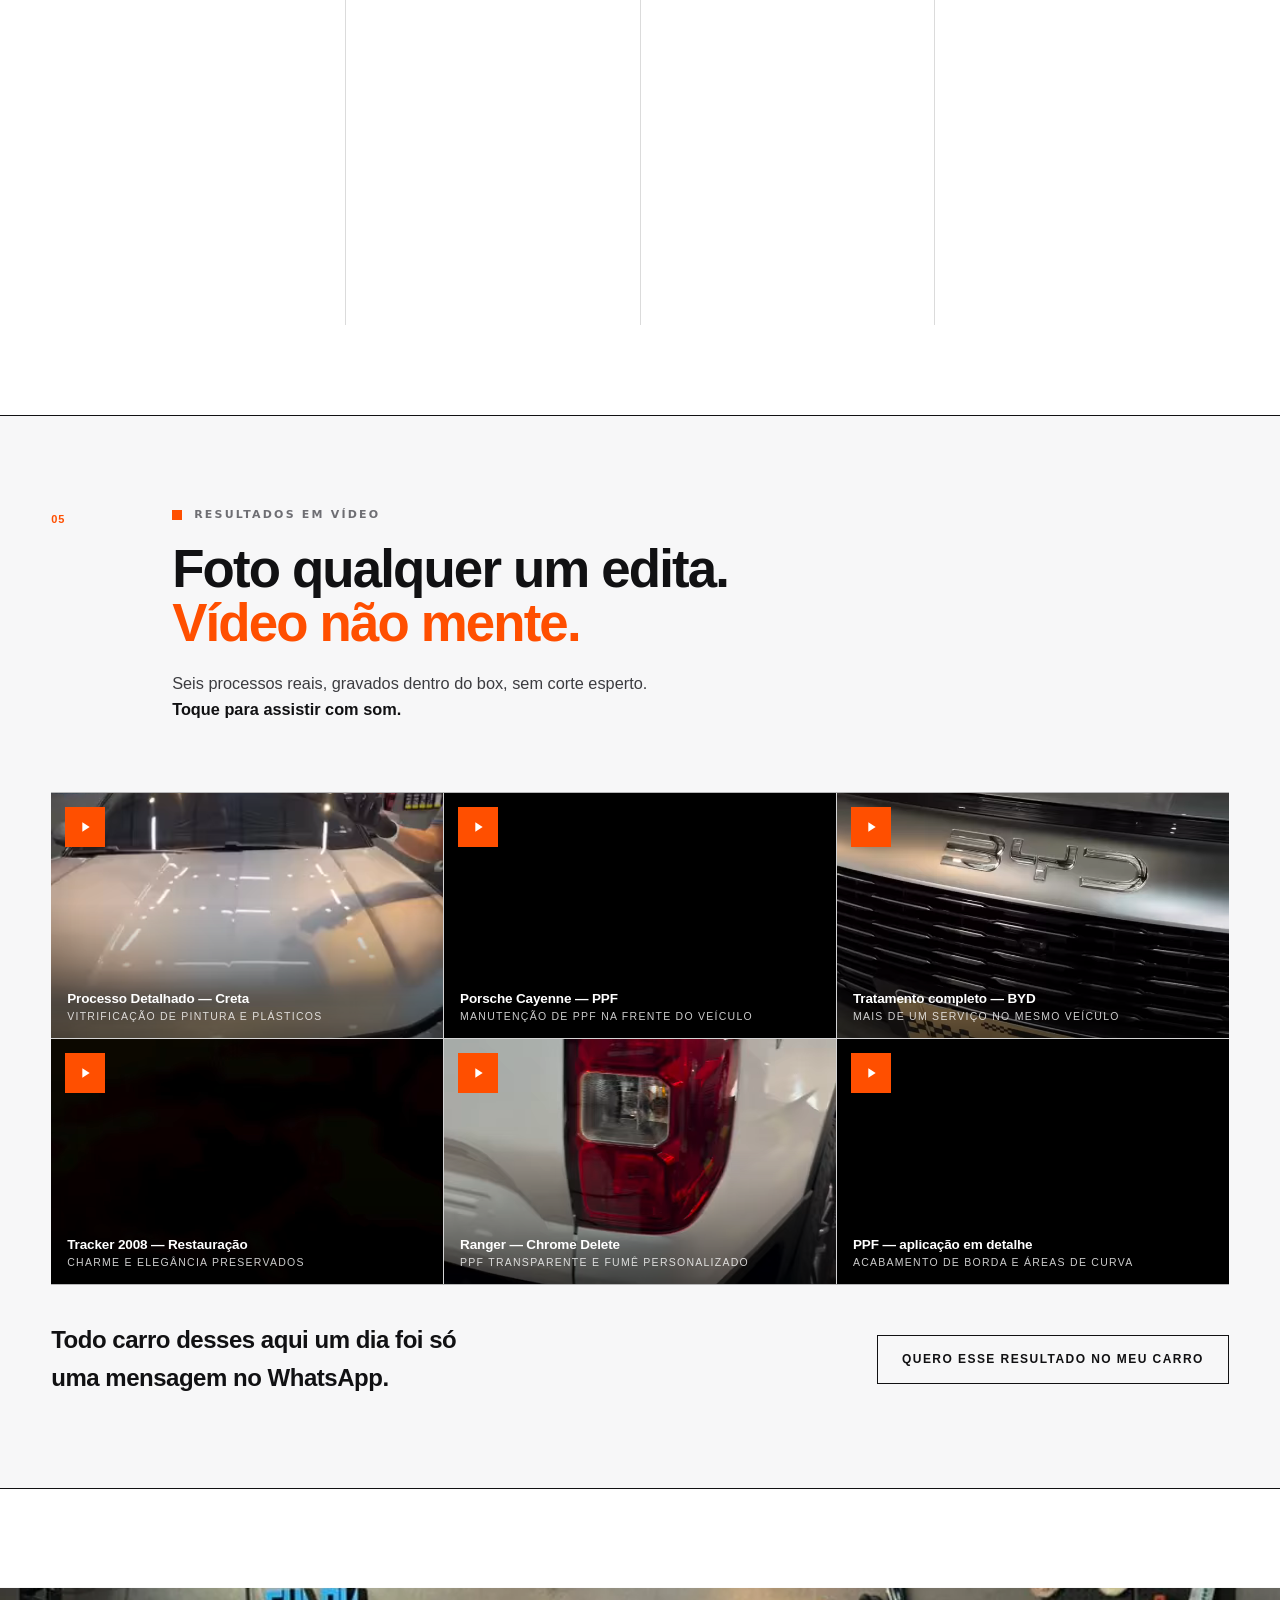
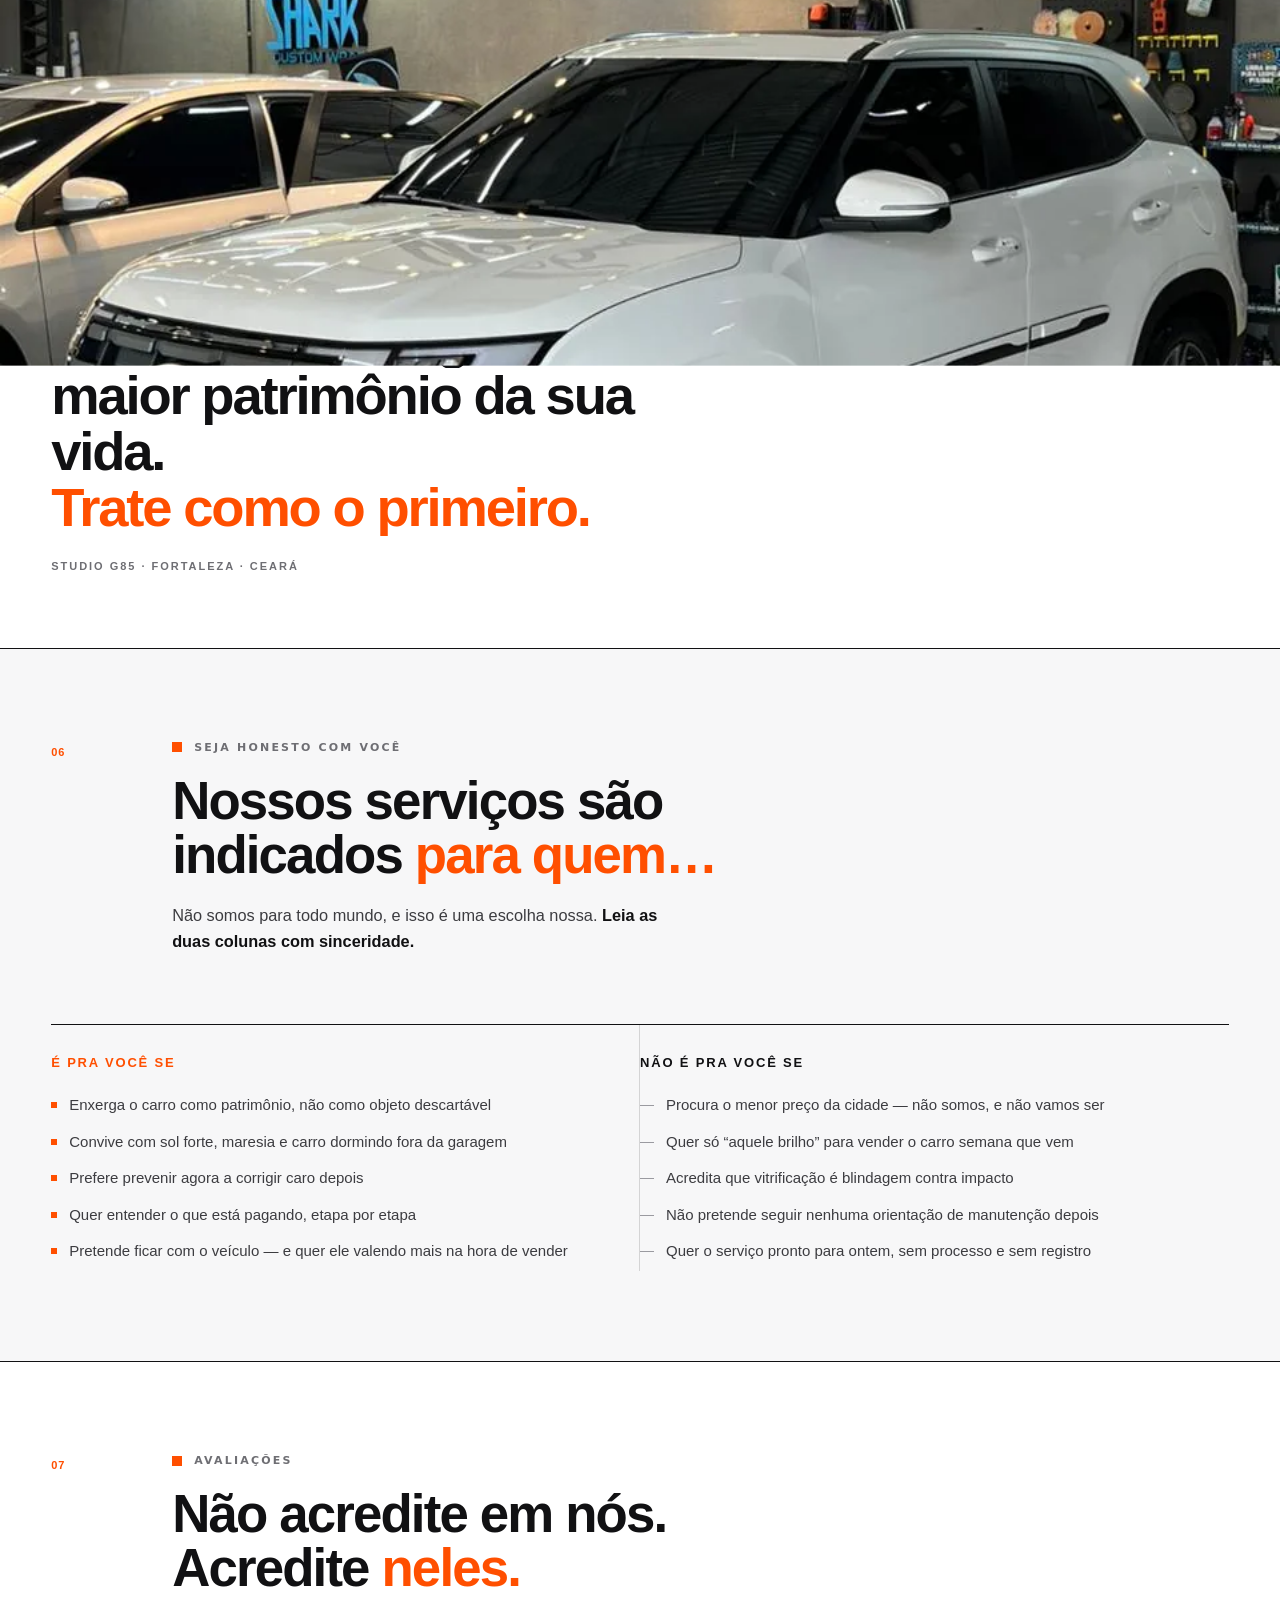
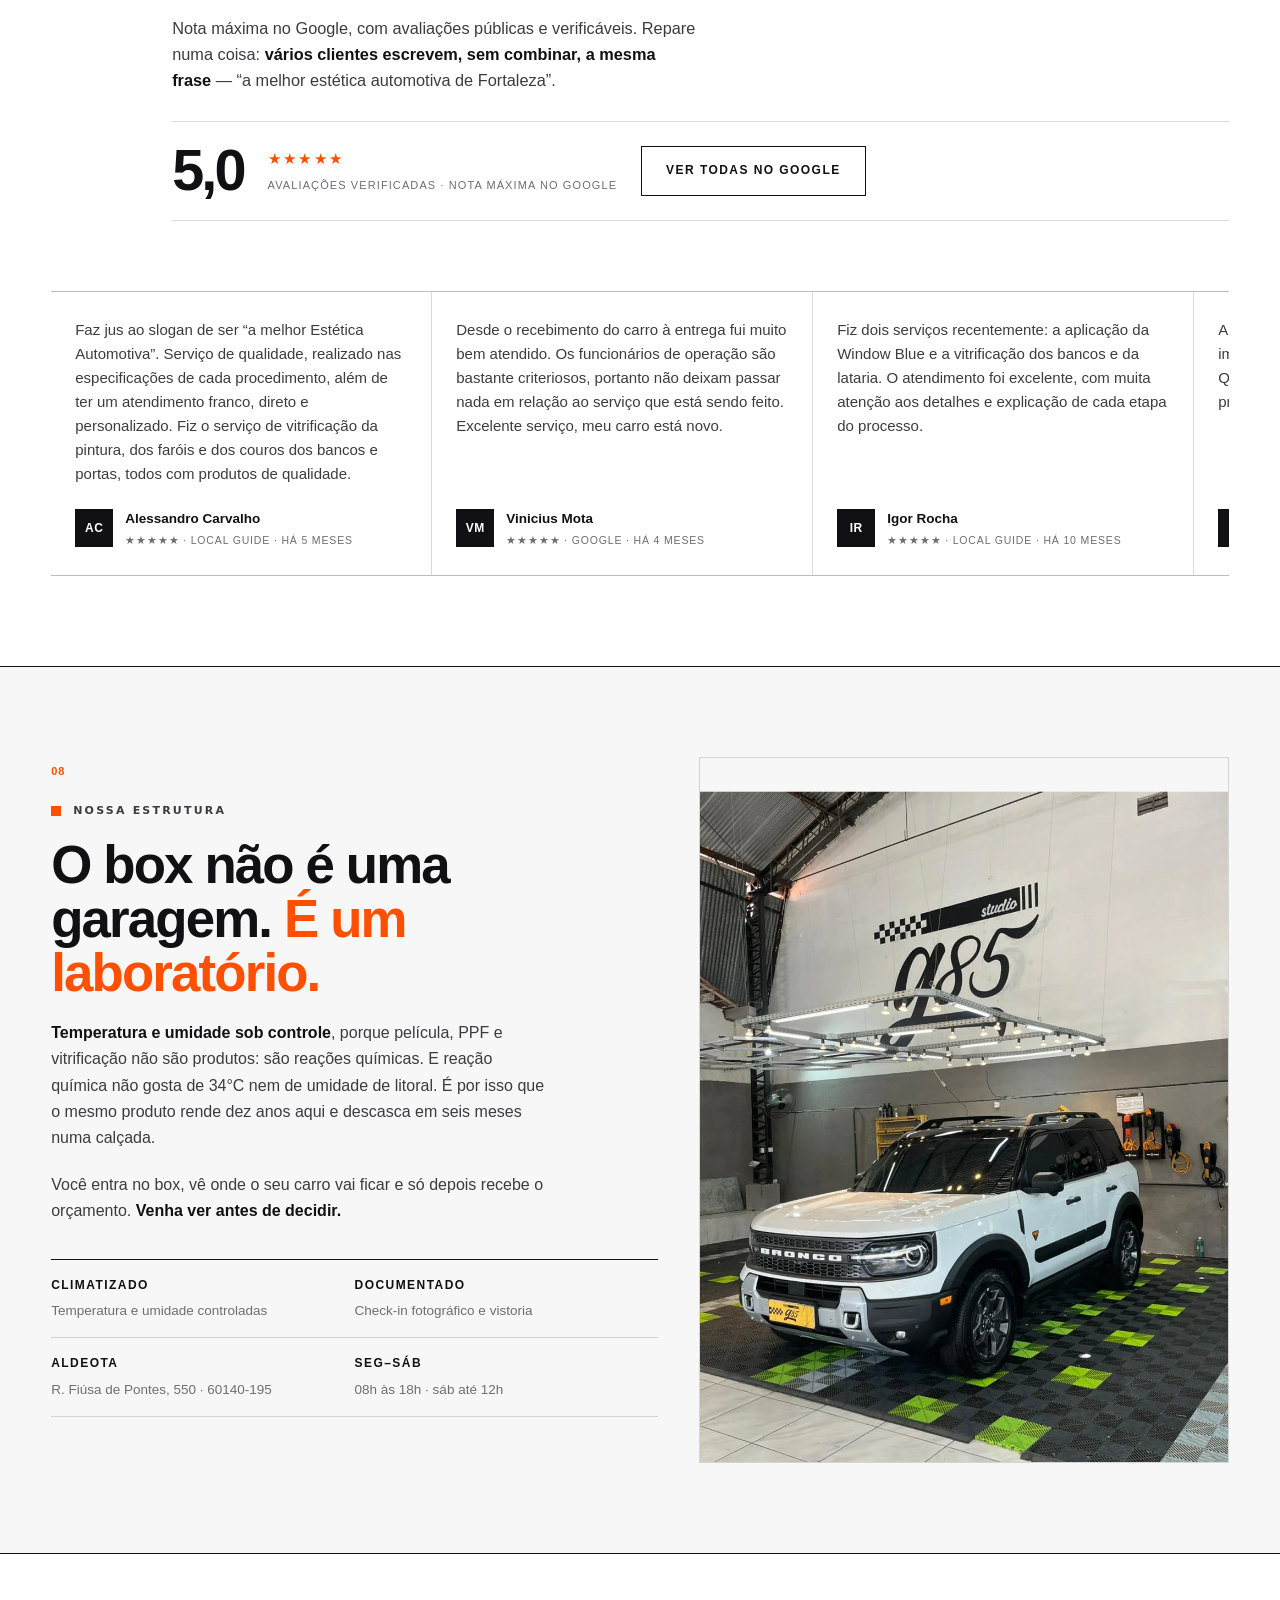
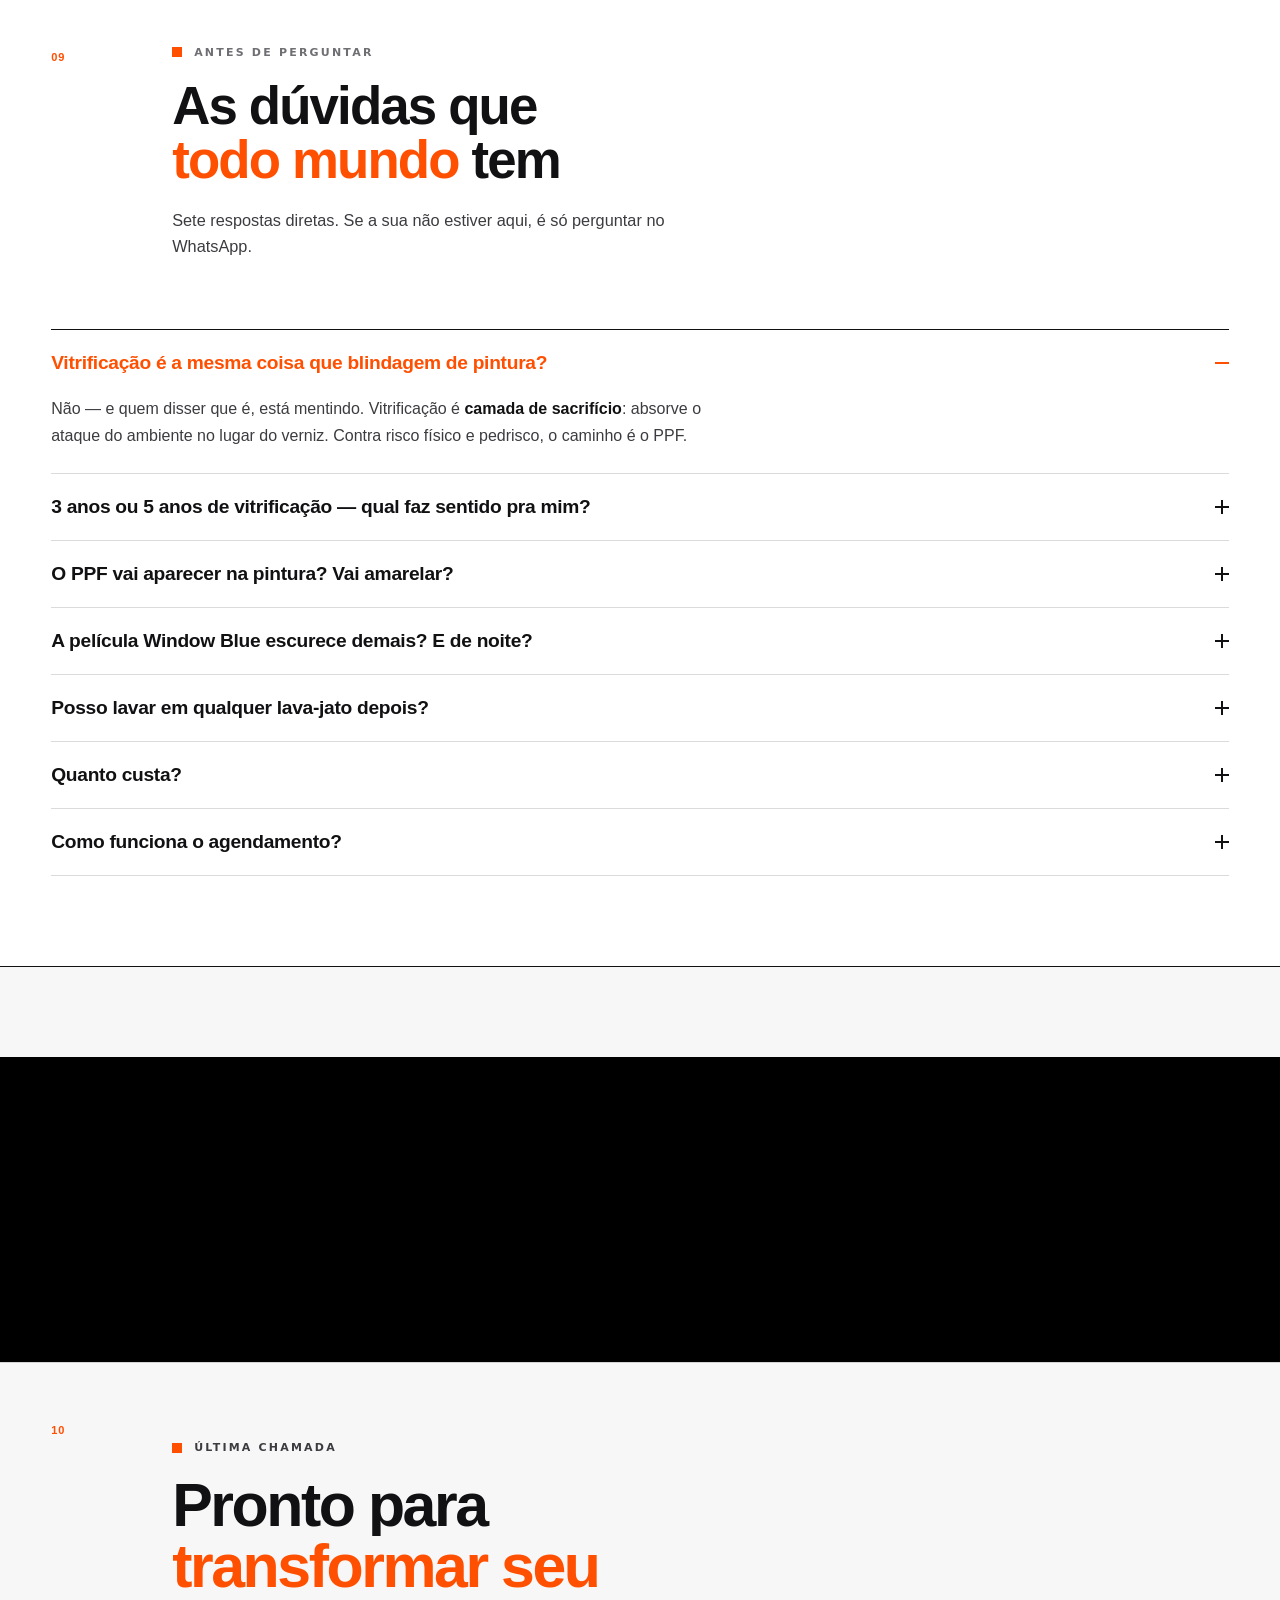
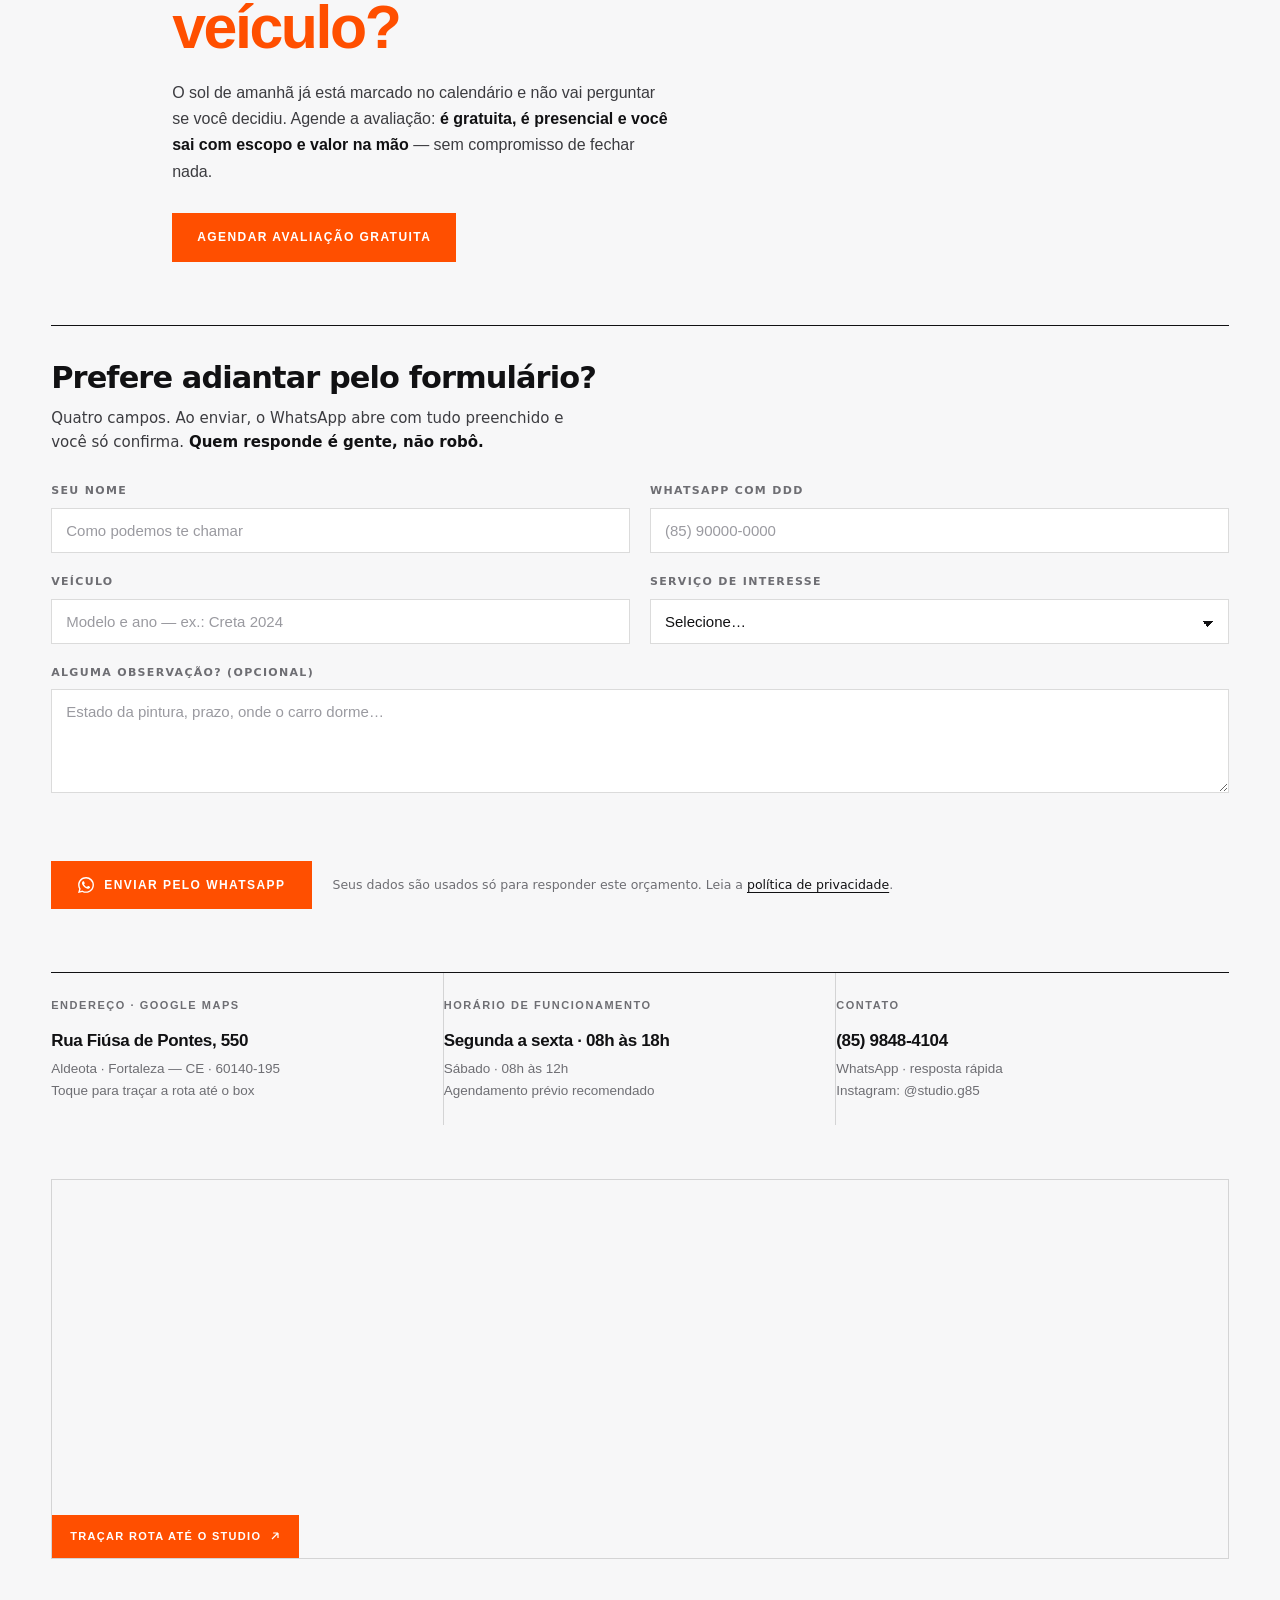
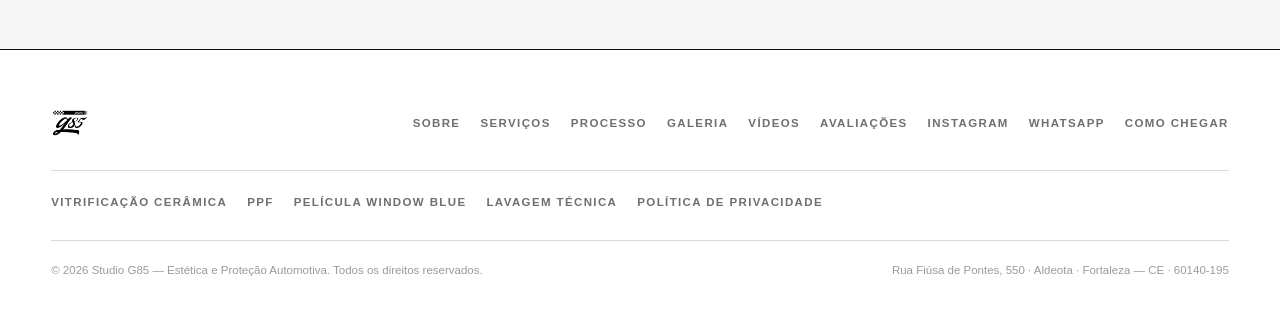
==== commit 706db4cf: "Redesenha a home no sistema visual suíço (branco, hairline, laranja) Troca o sistema escuro com dour" ====
--- a/index.html
+++ b/index.html
@@ -9,7 +9,7 @@
 <link rel="canonical" href="https://www.studiog85.com/">
 <meta name="robots" content="index,follow,max-image-preview:large,max-snippet:-1,max-video-preview:-1">
 <meta name="author" content="Studio G85">
-<meta name="theme-color" content="#040404">
+<meta name="theme-color" content="#FFFFFF">
 <meta name="geo.region" content="BR-CE">
 <meta name="geo.placename" content="Fortaleza">
 <meta name="geo.position" content="-3.7346515;-38.5139958">
@@ -33,87 +33,80 @@
 <meta name="twitter:description" content="Estética e proteção automotiva na Aldeota, em ambiente climatizado. Avaliação presencial gratuita.">
 <meta name="twitter:image" content="https://www.studiog85.com/assets/galeria/og-studio-g85.jpg">
 
-<link rel="preconnect" href="https://fonts.googleapis.com">
-<link rel="preconnect" href="https://fonts.gstatic.com" crossorigin>
-<link href="https://fonts.googleapis.com/css2?family=Inter:wght@300;400;500;600;700&family=Montserrat:wght@300;400;500;600;700;800;900&family=Dancing+Script:wght@400;600;700&display=swap" rel="stylesheet">
-
 <link rel="stylesheet" href="assets/css/site.css">
 
 <style>
 /* ============================================================
    STUDIO G85 — SISTEMA DE DESIGN
+   Grade suíça: branco, hairline, Helvetica, laranja internacional.
    ============================================================ */
 :root{
-  --ink:#040404;
-  --ink-2:#0a0a0b;
-  --ink-3:#111113;
-  --smoke:#1a1a1d;
-  --stage:#0e0e10;
-  --line:rgba(255,255,255,.08);
-  --line-2:rgba(255,255,255,.14);
-  --paper:#f4f2ee;
-  --paper-dim:#a9a49c;
-  --paper-mute:#726d66;
-  --gold:#f2c230;
-  --gold-deep:#c99a12;
-  --blood:#c8102e;
-
-  --f-display:'Montserrat',system-ui,sans-serif;
-  --f-body:'Inter',system-ui,sans-serif;
-  --f-script:'Dancing Script',cursive;
-
-  --shell:min(1240px,92vw);
-  --ease:cubic-bezier(.16,1,.3,1);
-  --ease-io:cubic-bezier(.65,0,.35,1);
+  --paper:#FFFFFF;
+  --paper-2:#F7F7F8;
+  --ink:#111113;
+  --ink-2:#3C3C40;
+  --ink-3:#6E6E73;
+  --ink-4:#9A9AA0;
+  --rule:rgba(0,0,0,.14);
+  --rule-2:rgba(0,0,0,.28);
+  --rule-faint:rgba(0,0,0,.055);
+  --orange:#FF4F00;
+
+  --f:'Helvetica Neue',Helvetica,Arial,'Liberation Sans',sans-serif;
+
+  --shell:min(1280px,92vw);
+  --gut:clamp(20px,3.2vw,44px);
+  --ease:cubic-bezier(.22,1,.36,1);
 }
 
 *,*::before,*::after{box-sizing:border-box;margin:0;padding:0}
 html{scroll-behavior:smooth;-webkit-text-size-adjust:100%}
 body{
-  background:var(--ink);
-  color:var(--paper);
-  font-family:var(--f-body);
+  background:var(--paper);
+  color:var(--ink);
+  font-family:var(--f);
   font-size:16px;
-  line-height:1.65;
+  line-height:1.6;
   overflow-x:hidden;
   -webkit-font-smoothing:antialiased;
-  text-rendering:optimizeLegibility;
+  font-variant-numeric:tabular-nums;
 }
 img{max-width:100%;display:block}
 a{color:inherit;text-decoration:none}
-::selection{background:var(--gold);color:#000}
-
-/* scrollbar */
+::selection{background:var(--orange);color:#fff}
+:focus-visible{outline:2px solid var(--orange);outline-offset:3px}
+
 ::-webkit-scrollbar{width:10px}
-::-webkit-scrollbar-track{background:#000}
-::-webkit-scrollbar-thumb{background:#26262a;border-radius:99px;border:2px solid #000}
-::-webkit-scrollbar-thumb:hover{background:var(--gold-deep)}
-
-/* ---------- GRÃO + VINHETA GLOBAL ---------- */
-.grain{
-  position:fixed;inset:-150%;z-index:9998;pointer-events:none;opacity:.045;
-  background-image:url("data:image/svg+xml,%3Csvg xmlns='http://www.w3.org/2000/svg' width='300' height='300'%3E%3Cfilter id='n'%3E%3CfeTurbulence type='fractalNoise' baseFrequency='.9' numOctaves='4'/%3E%3C/filter%3E%3Crect width='300' height='300' filter='url(%23n)'/%3E%3C/svg%3E");
-  animation:grainShift 8s steps(10) infinite;
-}
-@keyframes grainShift{
-  0%{transform:translate(0,0)}10%{transform:translate(-3%,-4%)}20%{transform:translate(-8%,2%)}
-  30%{transform:translate(4%,-6%)}40%{transform:translate(-3%,7%)}50%{transform:translate(-8%,3%)}
-  60%{transform:translate(6%,0)}70%{transform:translate(0,6%)}80%{transform:translate(3%,10%)}
-  90%{transform:translate(-6%,4%)}100%{transform:translate(4%,-2%)}
-}
-.vignette{position:fixed;inset:0;z-index:9997;pointer-events:none;
-  background:radial-gradient(125% 95% at 50% 45%,transparent 55%,rgba(0,0,0,.26) 100%)}
+::-webkit-scrollbar-track{background:var(--paper-2)}
+::-webkit-scrollbar-thumb{background:#c9c9ce}
+::-webkit-scrollbar-thumb:hover{background:var(--ink-3)}
+
+/* ---------- GRADE VISÍVEL (colunas hairline sobre a página) ---------- */
+.gridlines{
+  position:fixed;top:0;bottom:0;left:0;right:0;z-index:3;pointer-events:none;
+  width:var(--shell);margin:0 auto;
+  background-image:repeating-linear-gradient(90deg,var(--rule-faint) 0 1px,transparent 1px calc(100% / 6));
+}
+@media(max-width:760px){.gridlines{display:none}}
 
 /* ---------- BARRA DE PROGRESSO ---------- */
 .progress{position:fixed;top:0;left:0;height:2px;width:100%;z-index:9999;
-  background:linear-gradient(90deg,var(--gold),#fff);transform:scaleX(0);transform-origin:0 50%;
-  box-shadow:0 0 18px rgba(242,194,48,.7)}
-
-/* ---------- LUZ QUE SEGUE O MOUSE ---------- */
-.spotlight{position:fixed;width:620px;height:620px;border-radius:50%;z-index:1;pointer-events:none;
-  background:radial-gradient(circle,rgba(242,194,48,.09),transparent 65%);
-  filter:blur(28px);transform:translate3d(-50%,-50%,0);opacity:0;transition:opacity .6s}
-body.pointer-fine .spotlight{opacity:1}
+  background:var(--orange);transform:scaleX(0);transform-origin:0 50%}
+
+/* ---------- ÍNDICE FIXO (folios) ---------- */
+.folionav{
+  position:fixed;left:calc((100vw - var(--shell)) / 2 - 34px);top:50%;transform:translateY(-50%);
+  z-index:600;display:flex;flex-direction:column;gap:11px;
+}
+.folionav a{
+  font-size:10px;font-weight:700;letter-spacing:.06em;color:var(--ink-4);
+  display:flex;align-items:center;gap:7px;transition:color .25s;
+}
+.folionav a::before{content:'';width:7px;height:1px;background:var(--rule-2);transition:width .3s var(--ease),background .25s}
+.folionav a:hover{color:var(--ink)}
+.folionav a.on{color:var(--orange)}
+.folionav a.on::before{width:16px;background:var(--orange)}
+@media(max-width:1500px){.folionav{display:none}}
 
 /* ============================================================
    NAV
@@ -121,851 +114,566 @@
 .nav{
   position:fixed;top:0;left:0;right:0;z-index:900;
   display:flex;align-items:center;justify-content:space-between;
-  padding:22px calc((100vw - var(--shell))/2);
-  transition:padding .5s var(--ease),background .5s var(--ease),border-color .5s;
+  padding:20px calc((100vw - var(--shell)) / 2);
+  background:var(--paper);
   border-bottom:1px solid transparent;
-}
-.nav.stuck{
-  padding:12px calc((100vw - var(--shell))/2);
-  background:rgba(4,4,4,.78);
-  backdrop-filter:blur(22px) saturate(160%);
-  -webkit-backdrop-filter:blur(22px) saturate(160%);
-  border-bottom-color:var(--line);
-}
-.nav__logo{height:42px;width:auto;transition:height .5s var(--ease);filter:drop-shadow(0 2px 14px rgba(0,0,0,.6))}
-.nav.stuck .nav__logo{height:32px}
-.nav__links{display:flex;gap:34px;align-items:center;
-  position:absolute;left:50%;transform:translateX(-50%)}
+  transition:padding .35s var(--ease),border-color .35s;
+}
+.nav.stuck{padding:12px calc((100vw - var(--shell)) / 2);border-bottom-color:var(--rule)}
+.nav__logo{height:46px;position:relative;z-index:2;width:auto;filter:invert(1);transition:height .35s var(--ease)}
+.nav.stuck .nav__logo{height:38px}
+.nav__links{display:flex;gap:26px;align-items:center;position:absolute;left:50%;transform:translateX(-50%)}
 .nav__links a{
-  font-family:var(--f-display);font-size:11.5px;font-weight:600;letter-spacing:.16em;
-  text-transform:uppercase;color:var(--paper-dim);position:relative;padding:6px 0;transition:color .35s;
-}
-.nav__links a::after{
-  content:'';position:absolute;left:0;bottom:0;height:1px;width:100%;background:var(--gold);
-  transform:scaleX(0);transform-origin:100% 50%;transition:transform .5s var(--ease);
-}
-.nav__links a:hover{color:var(--paper)}
-.nav__links a:hover::after{transform:scaleX(1);transform-origin:0 50%}
+  font-size:11px;font-weight:700;letter-spacing:.14em;text-transform:uppercase;
+  color:var(--ink-3);padding:6px 0;position:relative;transition:color .25s;
+}
+.nav__links a::after{content:'';position:absolute;left:0;bottom:0;height:2px;width:100%;background:var(--orange);
+  transform:scaleX(0);transform-origin:0 50%;transition:transform .3s var(--ease)}
+.nav__links a:hover{color:var(--ink)}
+.nav__links a:hover::after{transform:scaleX(1)}
 
 .btn{
-  display:inline-flex;align-items:center;gap:10px;position:relative;overflow:hidden;
-  font-family:var(--f-display);font-size:12px;font-weight:700;letter-spacing:.14em;text-transform:uppercase;
-  padding:14px 26px;border-radius:2px;border:1px solid var(--gold);color:#000;background:var(--gold);
-  transition:transform .4s var(--ease),box-shadow .4s var(--ease),color .4s;
-  box-shadow:0 8px 30px -12px rgba(242,194,48,.8);
-  white-space:nowrap;cursor:pointer;
-}
-.btn::before{content:'';position:absolute;inset:0;background:#fff;transform:translateY(101%);transition:transform .5s var(--ease);z-index:-1}
-.btn:hover{transform:translateY(-3px);box-shadow:0 16px 40px -14px rgba(242,194,48,.9)}
-.btn:hover::before{transform:translateY(0)}
-.btn--ghost{background:transparent;color:var(--paper);border-color:var(--line-2);box-shadow:none}
-.btn--ghost::before{background:var(--paper)}
-.btn--ghost:hover{color:#000;border-color:var(--paper)}
-.btn span{position:relative;z-index:2}
-
-/* botão pílula (nav) — no espírito da referência */
-.btn--pill{
-  background:transparent;color:var(--paper);border:1px solid rgba(255,255,255,.26);
-  border-radius:99px;padding:12px 26px;box-shadow:none;
-  font-size:12px;font-weight:600;letter-spacing:.06em;text-transform:none;
-}
-.btn--pill::before{background:var(--paper)}
-.btn--pill:hover{color:#000;border-color:var(--paper);transform:translateY(-2px);box-shadow:none}
+  display:inline-flex;align-items:center;gap:10px;cursor:pointer;
+  font-family:var(--f);font-size:12px;font-weight:700;letter-spacing:.12em;text-transform:uppercase;
+  padding:14px 24px;border:1px solid var(--orange);background:var(--orange);color:#fff;
+  border-radius:0;white-space:nowrap;transition:background .25s,color .25s,border-color .25s;
+}
+.btn:hover{background:var(--ink);border-color:var(--ink);color:#fff}
+.btn--ghost{background:transparent;color:var(--ink);border-color:var(--ink)}
+.btn--ghost:hover{background:var(--ink);color:#fff}
+.btn--nav{padding:11px 18px}
 
 .nav__burger{display:none;flex-direction:column;gap:5px;background:none;border:0;cursor:pointer;padding:8px}
-.nav__burger i{display:block;width:24px;height:2px;background:var(--paper);transition:transform .4s var(--ease),opacity .3s}
+.nav__burger i{display:block;width:24px;height:2px;background:var(--ink);transition:transform .3s var(--ease),opacity .2s}
 .nav__burger.open i:nth-child(1){transform:translateY(7px) rotate(45deg)}
 .nav__burger.open i:nth-child(2){opacity:0}
 .nav__burger.open i:nth-child(3){transform:translateY(-7px) rotate(-45deg)}
 
+@media(max-width:1080px){
+  .nav__links{
+    position:fixed;top:0;left:0;right:0;bottom:0;background:var(--paper);
+    flex-direction:column;justify-content:center;align-items:flex-start;gap:0;
+    padding:0 calc((100vw - var(--shell)) / 2);transform:none;
+    clip-path:inset(0 0 100% 0);transition:clip-path .45s var(--ease);
+  }
+  .nav__links.open{clip-path:inset(0 0 0 0)}
+  .nav__links a{font-size:19px;letter-spacing:.02em;text-transform:none;font-weight:500;color:var(--ink);
+    width:100%;padding:18px 0;border-bottom:1px solid var(--rule)}
+  .nav__burger{display:flex;position:relative;z-index:2}
+  .nav .btn--nav{display:none}
+}
 
 /* ============================================================
    HERO
    ============================================================ */
-/* palco: moldura arredondada sobre fundo grafite */
-.hero{background:#020203;min-height:min(100svh,var(--heroH,100svh));display:flex}
-.hero__stage{
-  position:relative;flex:1;display:flex;align-items:center;
-  overflow:hidden;isolation:isolate;
-  padding:clamp(112px,14vh,160px) 0 clamp(88px,11vh,120px);
-  background:#020203;
-}
-
-/* foto de fundo: carro à direita, parede vazia à esquerda para o texto */
-.hero__bg{position:absolute;inset:0;z-index:0;overflow:hidden}
-.hero__bgInner{position:absolute;inset:0}
-.hero__bg img,.hero__bg video{
-  width:100%;height:100%;object-fit:cover;object-position:center;
-  filter:contrast(1.03) brightness(1.01) saturate(1.05);
-  display:block;
-}
-/* o vídeo entra por cima do poster com um fade quando começa a tocar */
-.hero__bg video{position:absolute;inset:0;opacity:0;transition:opacity 1.1s var(--ease)}
+.hero{padding:calc(84px + clamp(28px,6vh,72px)) 0 0;background:var(--paper)}
+.hero__stage{width:var(--shell);margin:0 auto}
+.hero__grid{display:grid;grid-template-columns:1fr minmax(0,46%);gap:var(--gut);align-items:end;
+  padding-bottom:clamp(30px,5vh,54px)}
+@media(max-width:900px){.hero__grid{grid-template-columns:1fr;align-items:start}}
+
+.eyebrow{
+  display:flex;align-items:center;gap:12px;
+  font-size:11px;font-weight:700;letter-spacing:.2em;text-transform:uppercase;color:var(--ink-3);
+}
+.eyebrow::before{content:'';width:10px;height:10px;background:var(--orange);flex:0 0 auto}
+
+h1.hero__title{
+  font-size:clamp(2.5rem,6.2vw,5rem);font-weight:700;line-height:1;letter-spacing:-.04em;
+  margin-top:26px;text-wrap:balance;
+}
+h1.hero__title em{font-style:normal;color:var(--orange);display:block}
+.hero__sub{margin-top:26px;max-width:44ch;font-size:clamp(1rem,1.3vw,1.15rem);color:var(--ink-2);line-height:1.55}
+.hero__sub b{font-weight:700;color:var(--ink)}
+.hero__cta{display:flex;flex-wrap:wrap;gap:14px;margin-top:32px;align-items:center}
+
+.link-cta{
+  display:inline-flex;align-items:center;gap:8px;position:relative;
+  font-size:13px;font-weight:700;letter-spacing:.08em;text-transform:uppercase;
+  border-bottom:2px solid var(--orange);padding-bottom:4px;transition:color .25s;
+}
+.link-cta svg{width:12px;height:12px;transition:transform .3s var(--ease)}
+.link-cta:hover{color:var(--orange)}
+.link-cta:hover svg{transform:translate(3px,-3px)}
+
+.hero__logo{width:clamp(128px,16vw,200px);height:auto;filter:invert(1);margin-bottom:14px}
+
+/* moldura de mídia da hero */
+.hero__media{position:relative;border:1px solid var(--rule);aspect-ratio:4/3;overflow:hidden;background:var(--paper-2)}
+.hero__bg,.hero__bgInner{position:absolute;inset:0}
+.hero__bg img,.hero__bg video{width:100%;height:100%;object-fit:cover;display:block}
+.hero__bg video{position:absolute;inset:0;opacity:0;transition:opacity .8s var(--ease)}
 .hero__bg video.ready{opacity:1}
-/* scrim direcional: apaga a esquerda, preserva o carro à direita */
-.hero__stage::after{
-  content:'';position:absolute;inset:0;z-index:1;pointer-events:none;
-  background:
-    linear-gradient(90deg,rgba(2,2,3,.9) 0%,rgba(2,2,3,.66) 22%,rgba(2,2,3,.26) 42%,transparent 58%),
-    linear-gradient(180deg,rgba(2,2,3,.52) 0%,transparent 24%),
-    linear-gradient(0deg,rgba(2,2,3,.6) 0%,transparent 26%);
-}
-@media(max-width:900px){
-  .hero__bg img,.hero__bg video{object-position:70% 60%}
-  .hero__stage::after{
-    background:
-      linear-gradient(180deg,rgba(2,2,3,.86) 0%,rgba(2,2,3,.6) 40%,rgba(2,2,3,.2) 60%,rgba(2,2,3,.82) 100%);
-  }
-}
-
-/* conteúdo alinhado à esquerda, na mesma coluna da logo do nav */
-.hero__content{position:relative;z-index:3;width:var(--shell);margin:0 auto;text-align:left}
-.hero__content>*{max-width:min(660px,92%)}
-.eyebrow{
-  display:inline-flex;align-items:center;gap:12px;margin-bottom:22px;
-  font-family:var(--f-display);font-size:11px;font-weight:700;letter-spacing:.34em;text-transform:uppercase;
-  color:var(--gold);
-}
-.eyebrow::before{content:'';width:44px;height:1px;background:linear-gradient(90deg,transparent,var(--gold))}
-/* variação da hero: neutra e centralizada */
-.hero .eyebrow{margin-bottom:26px;font-size:10.5px;font-weight:600;letter-spacing:.32em;color:var(--paper-mute)}
-.hero .eyebrow::before{width:34px;background:linear-gradient(90deg,transparent,rgba(255,255,255,.4))}
-.hero .eyebrow::after{content:'';width:34px;height:1px;background:linear-gradient(270deg,transparent,rgba(255,255,255,.4))}
-
-.hero__logo{
-  height:clamp(58px,8.4vw,104px);width:auto;margin-bottom:clamp(20px,2.6vw,32px);
-  filter:
-    drop-shadow(0 0 16px rgba(0,0,0,.55))
-    drop-shadow(0 0 46px rgba(0,0,0,.4))
-    drop-shadow(0 8px 26px rgba(0,0,0,.3));
-}
-
-/* >>> EXPERIMENTO: logo à direita do texto (apenas desktop) <<< */
-@media(min-width:761px){
-  .hero__content{display:flex;align-items:center;gap:clamp(32px,5vw,76px)}
-  .hero__content>*{max-width:none}
-  .hero__txt{flex:1 1 0;min-width:0;max-width:660px}
-  .hero__logo{
-    order:2;flex:0 0 clamp(285px,31%,440px);
-    width:clamp(285px,31%,440px);height:auto;margin-bottom:0;
-    transform:translateX(clamp(0px,2vw,32px));
-  }
-}
-/* >>> FIM DO EXPERIMENTO <<< */
-
-h1.hero__title{
-  font-family:var(--f-display);font-weight:300;
-  font-size:clamp(2.05rem,4.9vw,3.75rem);line-height:1.12;letter-spacing:-.032em;
-  color:#fff;text-shadow:0 4px 40px rgba(0,0,0,.7);
-  text-wrap:balance;
-}
-/* segunda linha manuscrita, como no site.
-   display:block + line-height folgado para os descendentes (q, ç, p)
-   caberem dentro da máscara de reveal (.lines span{overflow:hidden}) */
-h1.hero__title em{
-  font-family:var(--f-script);font-style:italic;font-weight:600;color:var(--gold);
-  font-size:1.06em;line-height:1.34;display:block;
-  margin-top:.16em;padding-top:.04em;
-  text-wrap:balance;
-}
-
-.hero__sub{
-  margin:24px 0 0;max-width:46ch;font-weight:300;line-height:1.7;
-  font-size:clamp(1rem,1.35vw,1.12rem);color:#a29d94;
-  text-shadow:0 2px 22px rgba(0,0,0,.8);
-  text-wrap:pretty;
-}
-.hero__sub b{color:#d5d1c9;font-weight:400}
-
-.hero__cta{display:flex;flex-wrap:wrap;gap:14px;margin-top:34px;align-items:center}
-.hero__cta .btn{padding:15px 30px}
-
-.link-cta{
-  display:inline-flex;align-items:center;gap:10px;margin-top:38px;position:relative;
-  font-family:var(--f-display);font-size:14px;font-weight:500;letter-spacing:.01em;color:#fff;
-}
-.link-cta svg{width:13px;height:13px;transition:transform .5s var(--ease)}
-.link-cta::after{content:'';position:absolute;left:0;bottom:-7px;height:1px;width:100%;
-  background:rgba(255,255,255,.45);transform:scaleX(0);transform-origin:100% 50%;
-  transition:transform .6s var(--ease)}
-.link-cta:hover::after{transform:scaleX(1);transform-origin:0 50%}
-.link-cta:hover svg{transform:translate(4px,-4px)}
-
-.scrollhint{position:absolute;bottom:22px;left:calc((100% - var(--shell))/2);z-index:4;
-  display:flex;flex-direction:column;align-items:flex-start;gap:10px;
-  font-size:9.5px;letter-spacing:.3em;text-transform:uppercase;color:#615c55}
-.scrollhint i{display:block;width:1px;height:44px;background:linear-gradient(180deg,rgba(255,255,255,.5),transparent);
-  animation:drop 2.2s var(--ease-io) infinite}
-@keyframes drop{0%{transform:scaleY(0);transform-origin:0 0}45%{transform:scaleY(1);transform-origin:0 0}
-  55%{transform:scaleY(1);transform-origin:0 100%}100%{transform:scaleY(0);transform-origin:0 100%}}
-
-/* ============================================================
-   MARQUEE / FAIXA QUADRICULADA
-   ============================================================ */
-.checker{height:16px;width:100%;
-  background:
-    repeating-conic-gradient(#fff 0 25%,#0a0a0a 0 50%) 0 0/16px 16px;
-  opacity:.9}
-.marquee{background:var(--gold);color:#000;overflow:hidden;padding:13px 0;position:relative;z-index:5}
-.marquee__track{display:flex;gap:0;width:max-content;animation:slide 32s linear infinite}
+.hero__cap{
+  display:flex;justify-content:space-between;gap:16px;margin-top:10px;
+  font-size:10.5px;letter-spacing:.14em;text-transform:uppercase;color:var(--ink-3);
+}
+
+/* faixa de dados sob a hero */
+.herofacts{
+  width:var(--shell);margin:0 auto;border-top:1px solid var(--ink);
+  display:grid;grid-template-columns:repeat(4,1fr);
+}
+.herofacts div{padding:22px var(--gut) 22px 0;border-right:1px solid var(--rule)}
+.herofacts div:last-child{border-right:0}
+.herofacts b{display:block;font-size:clamp(1.5rem,2.6vw,2.2rem);font-weight:700;letter-spacing:-.03em;line-height:1}
+.herofacts span{display:block;margin-top:8px;font-size:11px;letter-spacing:.1em;text-transform:uppercase;color:var(--ink-3)}
+@media(max-width:760px){
+  .herofacts{grid-template-columns:1fr 1fr}
+  .herofacts div{padding:18px 14px 18px 0}
+  .herofacts div:nth-child(2n){border-right:0}
+  .herofacts div:nth-child(-n+2){border-bottom:1px solid var(--rule)}
+}
+.scrollhint{display:none}
+
+/* ---------- MARQUEE ---------- */
+.marquee{border-top:1px solid var(--ink);border-bottom:1px solid var(--ink);overflow:hidden;padding:12px 0;position:relative;z-index:5;margin-top:clamp(50px,7vh,90px)}
+.marquee__track{display:flex;width:max-content;animation:slide 38s linear infinite}
 .marquee:hover .marquee__track{animation-play-state:paused}
+.marquee span{
+  display:flex;align-items:center;gap:26px;padding:0 26px;
+  font-size:11.5px;font-weight:700;letter-spacing:.18em;text-transform:uppercase;white-space:nowrap;
+}
+.marquee span::after{content:'';width:6px;height:6px;background:var(--orange);flex:0 0 auto}
 @keyframes slide{to{transform:translateX(-50%)}}
-.marquee span{
-  font-family:var(--f-display);font-weight:800;font-size:12.5px;letter-spacing:.2em;text-transform:uppercase;
-  padding:0 26px;display:inline-flex;align-items:center;gap:26px;white-space:nowrap;
-}
-.marquee span::after{content:'';width:6px;height:6px;background:#000;transform:rotate(45deg)}
 
 /* ============================================================
    ESTRUTURA DE SEÇÃO
    ============================================================ */
-section{position:relative}
-.shell{width:var(--shell);margin:0 auto}
-.pad{padding:clamp(90px,13vh,160px) 0}
-.sechead{margin-bottom:clamp(46px,6vw,80px);max-width:72ch}
+.shell{width:var(--shell);margin:0 auto;position:relative}
+.pad{padding:clamp(72px,10vh,128px) 0;border-top:1px solid var(--ink);position:relative}
+.pad.light{background:var(--paper-2)}
+.sechead{display:grid;grid-template-columns:80px 1fr;gap:var(--gut);margin-bottom:clamp(40px,5.5vw,72px)}
+@media(max-width:700px){.sechead{grid-template-columns:1fr;gap:18px}}
+.folio{font-size:11px;font-weight:700;letter-spacing:.08em;color:var(--orange);padding-top:5px}
 .sechead h2{
-  font-family:var(--f-display);font-weight:800;text-transform:uppercase;
-  font-size:clamp(2rem,5.2vw,4.2rem);line-height:1;letter-spacing:-.035em;margin-top:16px;
-}
-.sechead h2 em{font-style:normal;color:var(--gold)}
-.sechead p{margin-top:24px;color:var(--paper-dim);font-size:clamp(1rem,1.35vw,1.14rem);font-weight:300;max-width:62ch}
-.sechead p b{color:var(--paper);font-weight:600}
-
-/* número gigante de fundo */
-.ghostnum{
-  position:absolute;font-family:var(--f-display);font-weight:900;font-size:clamp(14rem,34vw,30rem);
-  line-height:.75;color:transparent;-webkit-text-stroke:1px rgba(255,255,255,.045);
-  pointer-events:none;user-select:none;z-index:0;
+  font-size:clamp(1.9rem,4.4vw,3.3rem);font-weight:700;line-height:1.02;letter-spacing:-.035em;
+  margin-top:18px;max-width:20ch;text-wrap:balance;
+}
+.sechead h2 em{font-style:normal;color:var(--orange)}
+.sechead>div>p:not(.eyebrow){margin-top:20px;color:var(--ink-2);font-size:1.02rem;max-width:58ch;line-height:1.6}
+.sechead p b{font-weight:700;color:var(--ink)}
+.ghostnum{display:none}
+
+/* ---------- REVELAÇÕES ---------- */
+.r{opacity:0;transform:translateY(26px);transition:opacity .7s var(--ease),transform .8s var(--ease)}
+.r.in{opacity:1;transform:none}
+.r-l{opacity:0;transform:translateX(-28px);transition:opacity .7s var(--ease),transform .8s var(--ease)}
+.r-l.in{opacity:1;transform:none}
+.r-r{opacity:0;transform:translateX(28px);transition:opacity .7s var(--ease),transform .8s var(--ease)}
+.r-r.in{opacity:1;transform:none}
+.r-s{opacity:0;transform:translateY(18px);transition:opacity .7s var(--ease),transform .8s var(--ease)}
+.r-s.in{opacity:1;transform:none}
+.lines span{display:block;overflow:hidden}
+.lines span i{display:block;font-style:inherit;transform:translateY(105%);transition:transform .9s var(--ease)}
+.lines.in span i{transform:none}
+.lines.in span:nth-child(2) i{transition-delay:.08s}
+.lines.in span:nth-child(3) i{transition-delay:.16s}
+@media(prefers-reduced-motion:reduce){
+  .r,.r-l,.r-r,.r-s{opacity:1;transform:none;transition:none}
+  .lines span i{transform:none}
+  .marquee__track{animation:none}
 }
 
 /* ============================================================
-   REVEALS
+   SOBRE
    ============================================================ */
-.r{opacity:0;transform:translateY(46px);transition:opacity 1s var(--ease),transform 1.1s var(--ease)}
-.r.in{opacity:1;transform:none}
-.r-l{opacity:0;transform:translateX(-56px)}
-.r-l.in{opacity:1;transform:none;transition:opacity 1s var(--ease),transform 1.1s var(--ease)}
-.r-r{opacity:0;transform:translateX(56px)}
-.r-r.in{opacity:1;transform:none;transition:opacity 1s var(--ease),transform 1.1s var(--ease)}
-.r-s{opacity:0;transform:scale(1.09)}
-.r-s.in{opacity:1;transform:none;transition:opacity 1.2s var(--ease),transform 1.5s var(--ease)}
-/* revelação por linha de texto */
-.lines span{display:block;overflow:hidden}
-.lines span i{display:block;font-style:inherit;transform:translateY(105%);transition:transform 1.1s var(--ease)}
-.lines.in span i{transform:none}
-.lines.in span:nth-child(2) i{transition-delay:.09s}
-.lines.in span:nth-child(3) i{transition-delay:.18s}
-.lines.in span:nth-child(4) i{transition-delay:.27s}
-
-/* ============================================================
-   MANIFESTO (SOBRE)
-   ============================================================ */
-#sobre{background:linear-gradient(180deg,var(--ink) 0%,var(--ink-2) 100%)}
-.manifesto{display:grid;grid-template-columns:1.05fr .95fr;gap:clamp(40px,6vw,86px);align-items:center}
+.manifesto{display:grid;grid-template-columns:1fr minmax(0,34%);gap:var(--gut);align-items:start}
 @media(max-width:900px){.manifesto{grid-template-columns:1fr}}
-.manifesto__txt p{color:var(--paper-dim);font-weight:300;margin-top:22px;font-size:1.03rem;line-height:1.85}
-.manifesto__txt p b{color:var(--paper);font-weight:600}
-.manifesto__txt p mark{background:none;color:var(--gold);font-weight:600}
-
-.manifesto__media{position:relative}
-.manifesto__media img{border-radius:3px;filter:grayscale(.15) contrast(1.06);will-change:transform}
-.frame{position:relative;overflow:hidden;border:1px solid var(--line);border-radius:3px}
-.frame::after{content:'';position:absolute;inset:0;background:linear-gradient(200deg,rgba(242,194,48,.14),transparent 55%);mix-blend-mode:overlay}
-.badge-float{
-  position:absolute;right:-14px;bottom:-24px;background:var(--ink-3);border:1px solid var(--line-2);
-  padding:20px 24px;border-radius:3px;backdrop-filter:blur(10px);
-  box-shadow:0 30px 70px -30px #000;max-width:260px;
-}
-.badge-float strong{display:block;font-family:var(--f-display);font-size:2.2rem;font-weight:800;color:var(--gold);line-height:1}
-.badge-float span{font-size:11px;letter-spacing:.13em;text-transform:uppercase;color:var(--paper-dim);display:block;margin-top:6px}
-
-/* valores */
-.values{display:grid;grid-template-columns:repeat(4,1fr);gap:1px;margin-top:clamp(60px,8vw,100px);background:var(--line)}
-@media(max-width:900px){.values{grid-template-columns:repeat(2,1fr)}}
-@media(max-width:520px){.values{grid-template-columns:1fr}}
-.value{background:var(--ink-2);padding:36px 28px;position:relative;transition:background .6s var(--ease)}
-.value:hover{background:var(--ink-3)}
-.value::before{content:'';position:absolute;top:0;left:0;height:2px;width:100%;background:var(--gold);
-  transform:scaleX(0);transform-origin:0 50%;transition:transform .7s var(--ease)}
-.value:hover::before{transform:scaleX(1)}
-.value h4{font-family:var(--f-display);font-size:13px;font-weight:700;letter-spacing:.14em;text-transform:uppercase;margin-bottom:12px}
-.value p{font-size:14px;color:var(--paper-mute);font-weight:300;line-height:1.7}
-.value::after{content:'';display:block;width:26px;height:2px;background:var(--gold);
-  margin-bottom:20px;opacity:.75;transition:width .6s var(--ease)}
-.value:hover::after{width:44px;opacity:1}
+.manifesto__txt{max-width:62ch}
+.manifesto__txt p{color:var(--ink-2);margin-top:20px;font-size:1.03rem;line-height:1.65}
+.manifesto__txt p:first-child{margin-top:0}
+.manifesto__txt p b{color:var(--ink);font-weight:700}
+.manifesto__txt p mark{background:none;color:var(--orange);font-weight:700}
+.vpres{position:relative;border:1px solid var(--rule);overflow:hidden;background:var(--paper-2)}
+.vpres video{width:100%;max-height:620px;object-fit:cover;display:block}
+.vsound{
+  position:absolute;left:0;bottom:0;display:inline-flex;align-items:center;gap:8px;cursor:pointer;
+  background:var(--orange);color:#fff;border:0;padding:11px 16px;
+  font-family:var(--f);font-size:11px;font-weight:700;letter-spacing:.12em;text-transform:uppercase;
+}
+.vsound:hover{background:var(--ink)}
+.vsound svg{width:16px;height:16px;fill:currentColor;stroke:currentColor}
+.vsound__on{display:none}
+.vsound[aria-pressed="true"] .vsound__on{display:block}
+.vsound[aria-pressed="true"] .vsound__off{display:none}
+
+.values{display:grid;grid-template-columns:repeat(4,1fr);margin-top:clamp(48px,6vw,80px);border-top:1px solid var(--ink)}
+@media(max-width:900px){.values{grid-template-columns:1fr 1fr}}
+@media(max-width:560px){.values{grid-template-columns:1fr}}
+.value{padding:26px var(--gut) 26px 0;border-right:1px solid var(--rule)}
+.value:last-child{border-right:0}
+.value h4{font-size:13px;font-weight:700;letter-spacing:.1em;text-transform:uppercase;margin-bottom:12px}
+.value p{font-size:14px;color:var(--ink-3);line-height:1.6}
+@media(max-width:900px){
+  .value{padding-right:20px}
+  .value:nth-child(2n){border-right:0}
+  .value:nth-child(-n+2){border-bottom:1px solid var(--rule);padding-bottom:26px}
+}
+@media(max-width:560px){
+  .value{border-right:0;border-bottom:1px solid var(--rule);padding:22px 0}
+  .value:last-child{border-bottom:0}
+}
 
 /* ============================================================
    SERVIÇOS
    ============================================================ */
-#servicos{background:var(--ink-2);overflow:hidden}
-.svc{border-top:1px solid var(--line);position:relative;z-index:2}
-.svc:last-of-type{border-bottom:1px solid var(--line)}
+.svc{border-top:1px solid var(--rule)}
+.svc:last-of-type{border-bottom:1px solid var(--rule)}
 .svc__head{
-  display:grid;grid-template-columns:1fr auto;gap:clamp(18px,3vw,44px);align-items:center;
-  padding:clamp(26px,3.4vw,40px) 0;cursor:pointer;transition:padding-left .6s var(--ease);
-}
-.svc:hover .svc__head{padding-left:14px}
-.svc__ttl{font-family:var(--f-display);font-weight:800;text-transform:uppercase;letter-spacing:-.02em;
-  font-size:clamp(1.35rem,3.5vw,2.7rem);line-height:1.05;transition:color .5s var(--ease)}
-.svc:hover .svc__ttl{color:var(--gold)}
-.svc__tag{font-size:10.5px;letter-spacing:.2em;text-transform:uppercase;color:var(--paper-mute);
-  border:1px solid var(--line-2);padding:7px 14px;border-radius:99px;white-space:nowrap}
-.svc__body{max-height:0;overflow:hidden;transition:max-height .9s var(--ease)}
-.svc.open .svc__body{max-height:900px}
-.svc.open .svc__ttl{color:var(--gold)}
-.svc__inner{display:grid;grid-template-columns:1fr 1fr;gap:clamp(18px,3vw,44px);padding-bottom:44px}
-@media(max-width:820px){
-  .svc__inner{grid-template-columns:1fr;padding-bottom:34px}
-  .svc__tag{display:none}
-}
-.svc__copy p{color:var(--paper-dim);font-weight:300;line-height:1.85}
-.svc__copy p+p{margin-top:16px}
-.svc__copy strong{color:var(--paper)}
-.svc__copy .warn{margin-top:20px;border-left:2px solid var(--blood);padding:6px 0 6px 16px;font-size:13.5px;color:var(--paper-mute)}
-.svc__list{list-style:none;display:flex;flex-direction:column;gap:13px}
-.svc__list li{display:flex;gap:13px;font-size:14.5px;color:var(--paper-dim);font-weight:300;line-height:1.55}
-.svc__list li::before{content:'';flex:0 0 auto;width:7px;height:7px;background:var(--gold);transform:rotate(45deg);margin-top:8px}
+  display:grid;grid-template-columns:80px 1fr auto;align-items:baseline;gap:var(--gut);
+  padding:26px 0;cursor:pointer;
+}
+@media(max-width:700px){.svc__head{grid-template-columns:1fr auto;gap:14px}}
+.svc__head::before{
+  content:counter(svc,decimal-leading-zero);counter-increment:svc;
+  font-size:11px;font-weight:700;color:var(--ink-4);letter-spacing:.08em;
+}
+@media(max-width:700px){.svc__head::before{display:none}}
+#servicos .shell{counter-reset:svc}
+.svc__ttl{font-size:clamp(1.25rem,2.6vw,2rem);font-weight:700;letter-spacing:-.03em;line-height:1.1;transition:color .25s}
+.svc:hover .svc__ttl,.svc.open .svc__ttl{color:var(--orange)}
+.svc__tag{font-size:10.5px;font-weight:700;letter-spacing:.16em;text-transform:uppercase;color:var(--ink-3);
+  border:1px solid var(--rule);padding:5px 10px;white-space:nowrap}
+.svc.open .svc__tag{border-color:var(--orange);color:var(--orange)}
+.svc__body{max-height:0;overflow:hidden;transition:max-height .6s var(--ease)}
+.svc.open .svc__body{max-height:1000px}
+.svc__inner{display:grid;grid-template-columns:80px 1fr 1fr;gap:var(--gut);padding-bottom:40px}
+@media(max-width:900px){.svc__inner{grid-template-columns:1fr}}
+.svc__copy{grid-column:2}
+@media(max-width:900px){.svc__copy{grid-column:auto}}
+.svc__copy p{color:var(--ink-2);line-height:1.65}
+.svc__copy p+p{margin-top:14px}
+.svc__copy strong{color:var(--ink);font-weight:700}
+.svc__copy .warn{margin-top:18px;border-left:2px solid var(--orange);padding:2px 0 2px 14px;font-size:13.5px;color:var(--ink-3)}
+.svc__list{list-style:none;display:flex;flex-direction:column;gap:11px}
+.svc__list li{display:flex;gap:12px;font-size:14.5px;color:var(--ink-2);line-height:1.5}
+.svc__list li::before{content:'';flex:0 0 auto;width:6px;height:6px;background:var(--orange);margin-top:8px}
+.svc__list a{color:var(--orange);font-weight:700;text-decoration:underline;text-underline-offset:4px}
 
 /* ============================================================
-   PROCESSO — trilho horizontal com parallax
+   PROCESSO
    ============================================================ */
-#processo{background:linear-gradient(180deg,var(--ink-2),var(--ink))}
-.steps{display:grid;grid-template-columns:repeat(4,1fr);gap:1px;background:var(--line);border:1px solid var(--line)}
-@media(max-width:900px){.steps{grid-template-columns:repeat(2,1fr)}}
-@media(max-width:540px){.steps{grid-template-columns:1fr}}
-.step{background:var(--ink);padding:clamp(28px,3vw,40px);position:relative;overflow:hidden}
-.step__n{font-family:var(--f-display);font-size:4.4rem;font-weight:900;line-height:.8;color:transparent;
-  -webkit-text-stroke:1px rgba(255,255,255,.16);transition:-webkit-text-stroke-color .6s,color .6s}
-.step:hover .step__n{color:rgba(242,194,48,.1);-webkit-text-stroke-color:rgba(242,194,48,.5)}
-.step h4{font-family:var(--f-display);font-size:15px;font-weight:700;text-transform:uppercase;letter-spacing:.08em;margin:22px 0 12px}
-.step p{font-size:14px;color:var(--paper-mute);font-weight:300;line-height:1.7}
+.steps{display:grid;grid-template-columns:repeat(4,1fr);border-top:1px solid var(--ink)}
+@media(max-width:900px){.steps{grid-template-columns:1fr 1fr}}
+@media(max-width:560px){.steps{grid-template-columns:1fr}}
+.step{padding:26px var(--gut) 30px 0;border-right:1px solid var(--rule)}
+.step:last-child{border-right:0}
+.step__n{font-size:clamp(2.4rem,4.4vw,3.4rem);font-weight:700;letter-spacing:-.05em;line-height:.9;color:var(--orange)}
+.step h4{font-size:14px;font-weight:700;text-transform:uppercase;letter-spacing:.08em;margin:20px 0 10px}
+.step p{font-size:14px;color:var(--ink-3);line-height:1.6}
+@media(max-width:900px){
+  .step:nth-child(2n){border-right:0}
+  .step:nth-child(-n+2){border-bottom:1px solid var(--rule)}
+}
+@media(max-width:560px){
+  .step{border-right:0;border-bottom:1px solid var(--rule);padding:22px 0}
+  .step:last-child{border-bottom:0}
+}
 
 /* ============================================================
-   GALERIA — HALL DA FAMA
+   GALERIA
    ============================================================ */
-#galeria{background:var(--ink);overflow:hidden}
-/* filtros por categoria */
-.galfilter{display:flex;flex-wrap:wrap;gap:10px;margin:-18px 0 clamp(30px,4vw,46px)}
+.galfilter{display:flex;flex-wrap:wrap;gap:0;margin:-14px 0 clamp(26px,3.5vw,40px);border-top:1px solid var(--rule);border-bottom:1px solid var(--rule)}
 .galfilter button{
-  font-family:var(--f-display);font-size:11px;font-weight:700;letter-spacing:.16em;text-transform:uppercase;
-  color:var(--paper-mute);background:none;cursor:pointer;border:1px solid var(--line-2);
-  border-radius:99px;padding:10px 20px;transition:color .4s,background .45s var(--ease),border-color .4s}
-.galfilter button:hover{color:var(--paper)}
-.galfilter button.on{background:var(--gold);border-color:var(--gold);color:#000}
-.galfilter button i{font-style:normal;margin-left:7px;opacity:.55;font-size:10px}
-
-.gal{display:grid;grid-template-columns:repeat(4,1fr);gap:14px}
+  background:none;border:0;border-right:1px solid var(--rule);cursor:pointer;font-family:var(--f);
+  padding:13px 20px;font-size:11px;font-weight:700;letter-spacing:.14em;text-transform:uppercase;
+  color:var(--ink-3);transition:color .2s,background .2s;
+}
+.galfilter button:hover{color:var(--ink)}
+.galfilter button.on{background:var(--orange);color:#fff;border-color:var(--orange)}
+.galfilter button i{font-style:normal;margin-left:8px;opacity:.6;font-size:10px}
+
+.gal{display:grid;grid-template-columns:repeat(4,1fr);gap:1px;background:var(--rule)}
 @media(max-width:1000px){.gal{grid-template-columns:repeat(3,1fr)}}
 @media(max-width:620px){.gal{grid-template-columns:repeat(2,1fr)}}
-.gal figure{position:relative;overflow:hidden;border-radius:3px;background:var(--ink-3);border:1px solid var(--line);
-  aspect-ratio:1;cursor:zoom-in}
+.gal figure{position:relative;overflow:hidden;background:var(--paper);aspect-ratio:4/5;cursor:pointer}
 .gal figure.hide{display:none}
-.gal figure img{width:100%;height:100%;object-fit:cover;transition:transform 1.4s var(--ease),filter 1s var(--ease);
-  filter:grayscale(.55) contrast(1.08) brightness(.82);will-change:transform}
-.gal figure:hover img{transform:scale(1.07);filter:grayscale(0) contrast(1.05) brightness(.95)}
+.gal figure img{width:100%;height:100%;object-fit:cover;transition:transform .8s var(--ease)}
+.gal figure:hover img{transform:scale(1.04)}
 .gal figcaption{
-  position:absolute;left:0;right:0;bottom:0;padding:22px;z-index:2;
-  background:linear-gradient(0deg,rgba(0,0,0,.92),transparent);
-  transform:translateY(18px);opacity:0;transition:transform .7s var(--ease),opacity .6s var(--ease);
-}
-.gal figure:hover figcaption{transform:none;opacity:1}
-.gal figcaption b{display:block;font-family:var(--f-display);font-size:14px;font-weight:700;text-transform:uppercase;letter-spacing:.08em}
-.gal figcaption span{font-size:11.5px;color:var(--gold);letter-spacing:.14em;text-transform:uppercase}
+  position:absolute;left:0;right:0;bottom:0;background:var(--paper);padding:12px 14px;
+  border-top:1px solid var(--rule);transform:translateY(101%);transition:transform .35s var(--ease);
+}
+.gal figure:hover figcaption,.gal figure:focus-visible figcaption{transform:none}
+@media(hover:none){.gal figcaption{transform:none}}
+.gal figcaption span{display:block;font-size:13px;font-weight:700;letter-spacing:-.01em}
+.gal figcaption b{display:block;margin-top:3px;font-size:10.5px;font-weight:400;letter-spacing:.1em;text-transform:uppercase;color:var(--orange)}
+
 /* lightbox das fotos */
 .glb{position:fixed;inset:0;z-index:9500;display:none;place-items:center;padding:24px;
-  background:rgba(3,3,4,.95);backdrop-filter:blur(14px);opacity:0;transition:opacity .45s var(--ease)}
+  background:rgba(255,255,255,.97);opacity:0;transition:opacity .3s}
 .glb.on{display:grid}
 .glb.vis{opacity:1}
-.glb__box{position:relative;max-width:min(1100px,94vw);transform:scale(.95);transition:transform .55s var(--ease)}
-.glb.vis .glb__box{transform:none}
-.glb__box img{width:100%;max-height:80vh;object-fit:contain;border-radius:5px;display:block;
-  box-shadow:0 40px 110px -40px #000}
-.glb__box figcaption{margin-top:16px;text-align:center}
-.glb__box figcaption b{display:block;font-family:var(--f-display);font-size:14px;font-weight:700;
-  text-transform:uppercase;letter-spacing:.08em}
-.glb__box figcaption span{display:block;margin-top:5px;font-size:12px;color:var(--gold);letter-spacing:.08em}
-.glb__nav{position:fixed;top:50%;transform:translateY(-50%);z-index:3;width:52px;height:52px;border-radius:50%;
-  background:rgba(255,255,255,.07);border:1px solid var(--line-2);color:var(--paper);cursor:pointer;
-  display:grid;place-items:center;transition:background .4s,color .4s}
-.glb__nav:hover{background:var(--gold);color:#000;border-color:var(--gold)}
-.glb__nav svg{width:19px;height:19px;stroke:currentColor;stroke-width:1.7;fill:none}
+.glb__box{position:relative;max-width:min(1100px,94vw)}
+.glb__box img{width:100%;max-height:78vh;object-fit:contain;border:1px solid var(--rule)}
+.glb__box figcaption{margin-top:14px;display:flex;gap:14px;align-items:baseline;flex-wrap:wrap}
+.glb__box figcaption b{font-size:14px;font-weight:700}
+.glb__box figcaption span{font-size:11px;letter-spacing:.12em;text-transform:uppercase;color:var(--orange)}
+.lb__x,.glb__nav{
+  position:fixed;z-index:3;width:46px;height:46px;background:var(--paper);border:1px solid var(--ink);
+  color:var(--ink);cursor:pointer;display:grid;place-items:center;transition:background .2s,color .2s
+}
+.lb__x{top:20px;right:20px}
+.lb__x:hover,.glb__nav:hover{background:var(--ink);color:var(--paper)}
+.lb__x svg,.glb__nav svg{width:18px;height:18px;stroke:currentColor;stroke-width:1.6;fill:none}
+.glb__nav{top:50%;transform:translateY(-50%)}
 .glb__nav.prev{left:18px}
 .glb__nav.next{right:18px}
 @media(max-width:620px){
-  .glb__nav{width:44px;height:44px;top:auto;bottom:20px;transform:none}
-  .glb__nav.prev{left:24%}
-  .glb__nav.next{right:24%}
+  .glb__nav{top:auto;bottom:18px;transform:none}
+  .glb__nav.prev{left:calc(50% - 52px)}
+  .glb__nav.next{right:calc(50% - 52px)}
 }
 
 /* ============================================================
-   VÍDEOS — resultados em movimento
+   VÍDEOS
    ============================================================ */
-#videos{background:linear-gradient(180deg,var(--ink),var(--ink-2));overflow:hidden}
-.vgrid{display:grid;grid-template-columns:repeat(3,1fr);gap:16px}
-@media(max-width:900px){.vgrid{grid-template-columns:repeat(2,1fr);gap:12px}}
-
+.vgrid{display:grid;grid-template-columns:repeat(3,1fr);gap:1px;background:var(--rule);border-top:1px solid var(--rule);border-bottom:1px solid var(--rule)}
+@media(max-width:900px){.vgrid{grid-template-columns:1fr 1fr}}
+@media(max-width:560px){.vgrid{grid-template-columns:1fr}}
 .vcard{
-  position:relative;border:1px solid var(--line);border-radius:4px;overflow:hidden;
-  background:var(--ink-3);aspect-ratio:9/16;cursor:pointer;
-  padding:0;margin:0;font:inherit;color:inherit;text-align:left;
-  -webkit-appearance:none;appearance:none;display:block;width:100%;
-  transition:border-color .5s var(--ease),transform .7s var(--ease);
-}
-.vcard:hover{border-color:var(--line-2);transform:translateY(-5px)}
-.vcard video{width:100%;height:100%;object-fit:cover;display:block;
-  filter:brightness(.86) saturate(1.05);transition:filter .7s var(--ease),transform 1.2s var(--ease)}
-.vcard:hover video{filter:brightness(1) saturate(1.1);transform:scale(1.04)}
+  position:relative;background:var(--paper);border:0;padding:0;cursor:pointer;overflow:hidden;
+  aspect-ratio:16/10;font-family:var(--f);text-align:left;
+}
+.vcard video{width:100%;height:100%;object-fit:cover;display:block;transition:transform .7s var(--ease)}
+.vcard:hover video{transform:scale(1.03)}
 .vcard__scrim{position:absolute;inset:0;pointer-events:none;
-  background:linear-gradient(0deg,rgba(2,2,3,.92) 0%,rgba(2,2,3,.15) 42%,transparent 68%)}
-.vcard__meta{position:absolute;left:0;right:0;bottom:0;padding:20px 18px;z-index:2;pointer-events:none}
-.vcard__meta b{display:block;font-family:var(--f-display);font-size:13.5px;font-weight:700;
-  text-transform:uppercase;letter-spacing:.06em;line-height:1.3}
-.vcard__meta span{display:block;margin-top:6px;font-size:11.5px;color:var(--gold);
-  letter-spacing:.1em;line-height:1.45}
-/* botão play */
+  background:linear-gradient(0deg,rgba(0,0,0,.6) 0%,transparent 55%)}
+.vcard__meta{position:absolute;left:0;right:0;bottom:0;padding:16px;z-index:2;pointer-events:none;color:#fff}
+.vcard__meta b{display:block;font-size:13.5px;font-weight:700;letter-spacing:-.01em}
+.vcard__meta span{display:block;margin-top:4px;font-size:10.5px;letter-spacing:.12em;text-transform:uppercase;color:#fff;opacity:.8}
 .vcard__play{
-  position:absolute;left:50%;top:50%;transform:translate(-50%,-50%) scale(.9);z-index:3;
-  width:58px;height:58px;border-radius:50%;display:grid;place-items:center;pointer-events:none;
-  background:rgba(4,4,4,.5);border:1px solid rgba(255,255,255,.34);backdrop-filter:blur(8px);
-  opacity:.9;transition:transform .6s var(--ease),background .5s,opacity .5s;
-}
-.vcard:hover .vcard__play{transform:translate(-50%,-50%) scale(1);background:var(--gold);border-color:var(--gold);opacity:1}
-.vcard__play svg{width:17px;height:17px;fill:#fff;margin-left:3px;transition:fill .5s}
-.vcard:hover .vcard__play svg{fill:#000}
-
-.vcta{text-align:center;margin-top:clamp(46px,6vw,70px)}
-.vcta p{color:var(--paper-dim);font-size:clamp(1rem,1.5vw,1.2rem);font-weight:300;margin-bottom:26px}
-
-/* lightbox */
-.lb{position:fixed;inset:0;z-index:9500;display:none;place-items:center;padding:20px;
-  background:rgba(3,3,4,.94);backdrop-filter:blur(14px);opacity:0;transition:opacity .45s var(--ease)}
+  position:absolute;top:14px;left:14px;z-index:2;width:40px;height:40px;
+  background:var(--orange);display:grid;place-items:center;transition:background .25s;
+}
+.vcard:hover .vcard__play{background:var(--ink)}
+.vcard__play svg{width:16px;height:16px;fill:#fff}
+
+.vcta{display:flex;flex-wrap:wrap;align-items:center;justify-content:space-between;gap:20px;margin-top:36px}
+.vcta p{font-size:clamp(1.05rem,2vw,1.5rem);font-weight:700;letter-spacing:-.02em;max-width:34ch}
+
+/* lightbox de vídeo */
+.lb{position:fixed;inset:0;z-index:9500;display:none;place-items:center;padding:24px;
+  background:rgba(255,255,255,.97);opacity:0;transition:opacity .3s}
 .lb.on{display:grid}
 .lb.vis{opacity:1}
-.lb__box{position:relative;width:min(440px,100%);max-height:88vh;transform:scale(.94);
-  transition:transform .55s var(--ease)}
-.lb.vis .lb__box{transform:none}
-.lb__box video{width:100%;max-height:88vh;border-radius:5px;display:block;background:#000;
-  box-shadow:0 40px 110px -40px #000}
-.lb__cap{margin-top:16px;text-align:center}
-.lb__cap b{display:block;font-family:var(--f-display);font-size:14px;font-weight:700;
-  text-transform:uppercase;letter-spacing:.08em}
-.lb__cap span{display:block;margin-top:5px;font-size:12px;color:var(--gold);letter-spacing:.08em}
-.lb__x{position:fixed;top:18px;right:18px;z-index:2;width:46px;height:46px;border-radius:50%;
-  background:rgba(255,255,255,.07);border:1px solid var(--line-2);color:var(--paper);
-  cursor:pointer;display:grid;place-items:center;transition:background .4s,transform .4s var(--ease)}
-.lb__x:hover{background:var(--gold);color:#000;transform:rotate(90deg)}
-.lb__x svg{width:17px;height:17px;stroke:currentColor;stroke-width:1.8;fill:none}
-
-/* vídeo vertical de apresentação (seção Sobre) */
-.vpres{position:relative;max-width:340px;margin-inline:auto}
-.vpres::before{content:'';position:absolute;inset:-18px;border-radius:22px;z-index:0;
-  background:rgba(242,194,48,.11);filter:blur(38px)}
-.vpres video{position:relative;z-index:1;width:100%;aspect-ratio:9/16;object-fit:cover;
-  border-radius:5px;border:1px solid var(--line-2);display:block;
-  box-shadow:0 40px 90px -44px #000}
-
-/* botão de som da apresentação (autoplay exige mudo; o som depende de um clique) */
-.vsound{position:absolute;z-index:2;right:10px;bottom:10px;display:inline-flex;align-items:center;gap:7px;
-  padding:8px 13px 8px 10px;border-radius:999px;cursor:pointer;
-  border:1px solid rgba(255,255,255,.22);background:rgba(10,10,10,.62);color:#fff;
-  -webkit-backdrop-filter:blur(9px);backdrop-filter:blur(9px);
-  font-family:var(--f-display);font-size:11px;font-weight:700;letter-spacing:.12em;text-transform:uppercase;
-  transition:background .25s var(--ease),border-color .25s var(--ease),transform .25s var(--ease)}
-.vsound:hover{background:rgba(10,10,10,.82);border-color:rgba(242,194,48,.55);transform:translateY(-1px)}
-.vsound:focus-visible{outline:2px solid var(--gold);outline-offset:3px}
-.vsound svg{width:17px;height:17px;flex:none;fill:currentColor;stroke:currentColor}
-.vsound__on{display:none}
-.vsound[aria-pressed="true"]{color:var(--gold);border-color:rgba(242,194,48,.5)}
-.vsound[aria-pressed="true"] .vsound__off{display:none}
-.vsound[aria-pressed="true"] .vsound__on{display:block}
-@media (max-width:640px){.vsound__txt{display:none}.vsound{padding:9px;right:8px;bottom:8px}}
-
-/* vídeo de fundo do CTA final */
-.vbg{position:absolute;inset:0;z-index:0;overflow:hidden;pointer-events:none;
-  background:url(assets/galeria/suv-creta.webp) center/cover no-repeat}
-.vbg video{width:100%;height:100%;object-fit:cover;filter:grayscale(.15) brightness(.78) contrast(1.06);
-  opacity:0;transition:opacity .9s var(--ease)}
-.vbg video.ready{opacity:1}
-.vbg::after{content:'';position:absolute;inset:0;
-  background:linear-gradient(180deg,var(--ink) 0%,rgba(4,4,4,.52) 24%,rgba(4,4,4,.58) 74%,var(--ink) 100%)}
+.lb__box{width:min(1100px,94vw)}
+.lb__box video{width:100%;max-height:78vh;background:#000;border:1px solid var(--rule);display:block}
+.lb__cap{margin-top:14px;display:flex;gap:14px;align-items:baseline;flex-wrap:wrap}
+.lb__cap b{font-size:14px;font-weight:700}
+.lb__cap span{font-size:11px;letter-spacing:.12em;text-transform:uppercase;color:var(--orange)}
 
 /* ============================================================
-   PARALLAX QUOTE BREAK
+   CITAÇÃO
    ============================================================ */
-.break{position:relative;min-height:82vh;display:grid;place-items:center;overflow:hidden;isolation:isolate}
-.break__bg{position:absolute;inset:-18% 0;z-index:-2;will-change:transform}
-.break__bg img{width:100%;height:100%;object-fit:cover;filter:grayscale(.85) contrast(1.25) brightness(.32)}
-.break::after{content:'';position:absolute;inset:0;z-index:-1;
-  background:radial-gradient(80% 60% at 50% 50%,rgba(4,4,4,.45),var(--ink) 92%)}
-.break__txt{text-align:center;width:var(--shell)}
-.break__txt q{
-  display:block;quotes:none;font-family:var(--f-display);font-weight:800;text-transform:uppercase;
-  font-size:clamp(1.7rem,5.6vw,4.4rem);line-height:1.02;letter-spacing:-.035em;
-}
-.break__txt q em{font-style:normal;color:var(--gold)}
-.break__txt cite{display:block;margin-top:28px;font-style:normal;font-size:11.5px;letter-spacing:.28em;
-  text-transform:uppercase;color:var(--paper-mute)}
+.break{border-top:1px solid var(--ink);padding:0 0 clamp(60px,8vh,110px)}
+.break__bg{width:100%;height:clamp(240px,42vh,460px);overflow:hidden}
+.break__bg img{width:100%;height:100%;object-fit:cover}
+.break__txt{width:var(--shell);margin:clamp(34px,5vh,60px) auto 0}
+.break q{
+  display:block;quotes:none;font-size:clamp(1.7rem,4.6vw,3.4rem);font-weight:700;
+  line-height:1.03;letter-spacing:-.04em;max-width:22ch;
+}
+.break q em{font-style:normal;color:var(--orange)}
+.break cite{display:block;margin-top:22px;font-style:normal;font-size:11px;font-weight:700;
+  letter-spacing:.18em;text-transform:uppercase;color:var(--ink-3)}
 
 /* ============================================================
-   PARA QUEM É
+   PERFIL
    ============================================================ */
-#perfil{background:var(--ink-2)}
-.perfil{display:grid;grid-template-columns:1fr 1fr;gap:1px;background:var(--line);border:1px solid var(--line)}
+.perfil{display:grid;grid-template-columns:1fr 1fr;border-top:1px solid var(--ink)}
 @media(max-width:820px){.perfil{grid-template-columns:1fr}}
-.perfil>div{background:var(--ink-2);padding:clamp(30px,4vw,50px)}
-.perfil h4{font-family:var(--f-display);font-size:12px;letter-spacing:.24em;text-transform:uppercase;margin-bottom:28px}
-.perfil .yes h4{color:var(--gold)}
-.perfil .no h4{color:var(--blood)}
-.perfil ul{list-style:none;display:flex;flex-direction:column;gap:16px}
-.perfil li{display:flex;gap:14px;font-weight:300;color:var(--paper-dim);line-height:1.6}
-.perfil li::before{font-family:var(--f-display);font-weight:800;font-size:13px;flex:0 0 18px;margin-top:2px}
-.perfil .yes li::before{content:'✓';color:var(--gold)}
-.perfil .no li::before{content:'✕';color:var(--blood)}
-.perfil .no li{color:var(--paper-mute)}
+.perfil>div{padding:28px var(--gut) 8px 0}
+.perfil .yes{border-right:1px solid var(--rule)}
+@media(max-width:820px){
+  .perfil .yes{border-right:0;border-bottom:1px solid var(--rule);padding-bottom:28px}
+}
+.perfil h4{font-size:13px;font-weight:700;letter-spacing:.14em;text-transform:uppercase;margin-bottom:20px}
+.perfil .yes h4{color:var(--orange)}
+.perfil ul{list-style:none;display:flex;flex-direction:column;gap:14px}
+.perfil li{display:flex;gap:12px;font-size:15px;color:var(--ink-2);line-height:1.5}
+.perfil li::before{content:'';flex:0 0 auto;width:14px;height:1px;background:var(--ink-4);margin-top:11px}
+.perfil .yes li::before{background:var(--orange);height:6px;width:6px;margin-top:8px}
 
 /* ============================================================
    AVALIAÇÕES
    ============================================================ */
-#avaliacoes{background:var(--ink);overflow:hidden}
-.google{display:flex;align-items:center;gap:20px;flex-wrap:wrap;margin-top:26px}
-.google__score{font-family:var(--f-display);font-size:3.6rem;font-weight:800;line-height:1;color:var(--gold)}
-.google__meta{font-size:12.5px;color:var(--paper-mute);letter-spacing:.06em}
-.stars{color:var(--gold);letter-spacing:.22em;font-size:15px}
-
-.rail{display:flex;gap:20px;overflow-x:auto;padding:6px 0 26px;scroll-snap-type:x mandatory;
-  scrollbar-width:thin;margin-top:52px}
+.google{display:flex;align-items:center;gap:24px;flex-wrap:wrap;margin-top:28px;
+  border-top:1px solid var(--rule);border-bottom:1px solid var(--rule);padding:20px 0}
+.google__score{font-size:clamp(2.4rem,5vw,3.6rem);font-weight:700;letter-spacing:-.05em;line-height:1}
+.stars{color:var(--orange);letter-spacing:.16em;font-size:15px}
+.google__meta{font-size:11px;letter-spacing:.1em;text-transform:uppercase;color:var(--ink-3);margin-top:6px}
+
+.rail{display:flex;gap:1px;overflow-x:auto;scroll-snap-type:x mandatory;cursor:grab;
+  background:var(--rule);border-top:1px solid var(--rule);border-bottom:1px solid var(--rule);
+  padding:0;scrollbar-width:thin}
 .rail::-webkit-scrollbar{height:4px}
-.rail::-webkit-scrollbar-thumb{background:var(--gold-deep)}
-.card{
-  flex:0 0 min(430px,84vw);scroll-snap-align:start;background:var(--ink-2);
-  border:1px solid var(--line);border-radius:3px;padding:32px;display:flex;flex-direction:column;gap:18px;
-  transition:transform .7s var(--ease),border-color .5s,background .5s;
-  transform-style:preserve-3d;
-}
-.card:hover{border-color:var(--line-2);background:var(--ink-3)}
-.card__q{font-size:15px;color:var(--paper-dim);font-weight:300;line-height:1.78;flex:1}
-.card__q::before{content:'“';font-family:var(--f-display);font-size:2.6rem;color:var(--gold);
-  line-height:0;position:relative;top:14px;margin-right:6px}
-.card__who{display:flex;align-items:center;gap:14px;padding-top:18px;border-top:1px solid var(--line)}
-.card__av{width:40px;height:40px;border-radius:50%;display:grid;place-items:center;flex:0 0 auto;
-  background:linear-gradient(140deg,var(--gold),var(--gold-deep));color:#000;
-  font-family:var(--f-display);font-weight:800;font-size:14px}
-.card__who b{display:block;font-size:14px;font-weight:600}
-.card__who span{font-size:11.5px;color:var(--paper-mute)}
+.card{flex:0 0 min(380px,82vw);scroll-snap-align:start;background:var(--paper);
+  padding:26px 24px;display:flex;flex-direction:column;justify-content:space-between;gap:22px}
+.card__q{font-size:15px;color:var(--ink-2);line-height:1.6}
+.card__who{display:flex;align-items:center;gap:12px}
+.card__av{width:38px;height:38px;flex:0 0 auto;display:grid;place-items:center;background:var(--ink);color:#fff;
+  font-size:12px;font-weight:700;letter-spacing:.04em}
+.card__who b{display:block;font-size:13.5px;font-weight:700}
+.card__who span{display:block;margin-top:2px;font-size:10.5px;letter-spacing:.08em;text-transform:uppercase;color:var(--ink-3)}
 
 /* ============================================================
-   ESTRUTURA / AMBIENTE
+   ESTRUTURA
    ============================================================ */
-#estrutura{background:linear-gradient(180deg,var(--ink),var(--ink-2))}
-.struct{display:grid;grid-template-columns:1fr 1fr;gap:clamp(34px,5vw,70px);align-items:center}
+.struct{display:grid;grid-template-columns:1fr minmax(0,45%);gap:var(--gut);align-items:start}
 @media(max-width:900px){.struct{grid-template-columns:1fr}}
-.spec{display:grid;grid-template-columns:1fr 1fr;gap:1px;background:var(--line);border:1px solid var(--line);margin-top:36px}
-@media(max-width:480px){.spec{grid-template-columns:1fr}}
-.spec div{background:var(--ink-2);padding:24px}
-.spec b{display:block;font-family:var(--f-display);font-size:1.6rem;font-weight:800;color:var(--gold);line-height:1}
-.spec span{display:block;margin-top:8px;font-size:11.5px;letter-spacing:.16em;text-transform:uppercase;color:var(--paper-mute)}
+.struct h2{font-size:clamp(1.9rem,4.4vw,3.3rem);font-weight:700;line-height:1.02;letter-spacing:-.035em;margin-top:18px;max-width:16ch}
+.struct h2 em{font-style:normal;color:var(--orange)}
+.struct p{margin-top:20px;color:var(--ink-2);line-height:1.65;max-width:56ch}
+.struct p b{color:var(--ink);font-weight:700}
+.frame{border:1px solid var(--rule);overflow:hidden}
+.frame img{width:100%;display:block}
+.spec{display:grid;grid-template-columns:1fr 1fr;margin-top:34px;border-top:1px solid var(--ink)}
+@media(max-width:560px){.spec{grid-template-columns:1fr}}
+.spec>div{padding:16px 20px 16px 0;border-bottom:1px solid var(--rule)}
+.spec b{display:block;font-size:12px;font-weight:700;letter-spacing:.12em;text-transform:uppercase}
+.spec span{display:block;margin-top:5px;font-size:13.5px;color:var(--ink-3)}
 
 /* ============================================================
    FAQ
    ============================================================ */
-#faq{background:var(--ink-2)}
-.faq{border-top:1px solid var(--line)}
-.faq__i{border-bottom:1px solid var(--line)}
-.faq__q{width:100%;background:none;border:0;color:inherit;cursor:pointer;text-align:left;
-  display:flex;justify-content:space-between;align-items:flex-start;gap:26px;padding:26px 0;
-  font-family:var(--f-display);font-size:clamp(1rem,1.9vw,1.3rem);font-weight:600;letter-spacing:-.01em;
-  transition:color .4s}
-.faq__q:hover{color:var(--gold)}
-.faq__q i{flex:0 0 auto;width:22px;height:22px;position:relative;margin-top:5px}
-.faq__q i::before,.faq__q i::after{content:'';position:absolute;background:var(--gold);transition:transform .5s var(--ease)}
-.faq__q i::before{left:0;top:10px;width:22px;height:2px}
-.faq__q i::after{left:10px;top:0;width:2px;height:22px}
+.faq{border-top:1px solid var(--ink)}
+.faq__i{border-bottom:1px solid var(--rule)}
+.faq__q{
+  width:100%;background:none;border:0;cursor:pointer;font-family:var(--f);text-align:left;
+  display:flex;align-items:center;justify-content:space-between;gap:20px;padding:22px 0;
+  font-size:clamp(1rem,1.7vw,1.2rem);font-weight:700;letter-spacing:-.015em;color:var(--ink);
+}
+.faq__q:hover{color:var(--orange)}
+.faq__q i{position:relative;flex:0 0 auto;width:14px;height:14px}
+.faq__q i::before,.faq__q i::after{content:'';position:absolute;background:currentColor;transition:transform .3s var(--ease)}
+.faq__q i::before{left:0;top:6px;width:14px;height:2px}
+.faq__q i::after{left:6px;top:0;width:2px;height:14px}
+.faq__i.open .faq__q{color:var(--orange)}
 .faq__i.open .faq__q i::after{transform:scaleY(0)}
-.faq__i.open .faq__q{color:var(--gold)}
-.faq__a{max-height:0;overflow:hidden;transition:max-height .7s var(--ease)}
-.faq__i.open .faq__a{max-height:420px}
-.faq__a p{padding:0 0 28px;max-width:76ch;color:var(--paper-dim);font-weight:300;line-height:1.85}
+.faq__a{max-height:0;overflow:hidden;transition:max-height .5s var(--ease)}
+.faq__i.open .faq__a{max-height:500px}
+.faq__a p{padding:0 0 24px;max-width:74ch;color:var(--ink-2);line-height:1.65}
+.faq__a strong{color:var(--ink);font-weight:700}
 
 /* ============================================================
-   CTA FINAL / CONTATO
+   CONTATO
    ============================================================ */
-#contato{position:relative;overflow:hidden;background:var(--ink)}
-#contato .ghostnum{left:50%;top:6%;transform:translateX(-50%)}
-/* o vídeo de fundo (.vbg) é posicionado; sem isto o conteúdo em fluxo
-   (.info) fica pintado atrás do overlay escuro */
-#contato>.shell{position:relative;z-index:2}
-.finale{text-align:center;position:relative;z-index:2;padding:clamp(40px,10vh,120px) 0 clamp(16px,3vh,40px)}
-.finale h2{
-  font-family:var(--f-display);font-weight:900;text-transform:uppercase;
-  font-size:clamp(2.2rem,8vw,7rem);line-height:.9;letter-spacing:-.045em;
-}
-.finale h2 em{font-style:normal;
-  background:linear-gradient(100deg,#fff,var(--gold) 45%,#fff);-webkit-background-clip:text;background-clip:text;color:transparent}
-.finale p{margin:28px auto 0;max-width:60ch;color:var(--paper-dim);font-weight:300;font-size:1.06rem;line-height:1.8}
-.finale .btn{margin-top:40px;padding:20px 44px;font-size:13px}
-
-/* cartões em vidro líquido sobre o vídeo de fundo */
-.info{display:grid;grid-template-columns:repeat(3,1fr);gap:14px;background:none;
-  border:0;margin-top:clamp(60px,8vw,100px)}
+#contato{background:var(--paper-2)}
+.vbg{width:100%;height:clamp(200px,34vh,380px);overflow:hidden;border-bottom:1px solid var(--rule);margin-bottom:clamp(40px,6vh,72px)}
+.vbg video{width:100%;height:100%;object-fit:cover}
+.vbg video.ready{opacity:1}
+.finale{display:grid;grid-template-columns:80px 1fr;gap:var(--gut)}
+@media(max-width:700px){.finale{grid-template-columns:1fr}}
+.finale h2{font-size:clamp(2rem,5vw,3.8rem);font-weight:700;line-height:1;letter-spacing:-.04em;margin-top:18px;max-width:16ch}
+.finale h2 em{font-style:normal;color:var(--orange)}
+.finale>div>p{margin-top:22px;max-width:56ch;color:var(--ink-2);line-height:1.65}
+.finale>div>p b{color:var(--ink);font-weight:700}
+.finale .btn{margin-top:28px}
+
+/* formulário */
+.leadwrap{margin-top:clamp(48px,7vh,88px);border-top:1px solid var(--ink);padding-top:36px}
+.lead{background:none;border:0;padding:0;border-radius:0;max-width:none}
+.lead__head{margin-bottom:28px}
+.lead__head h3{font-size:clamp(1.3rem,2.6vw,1.9rem);font-weight:700;letter-spacing:-.03em;text-transform:none;color:var(--ink)}
+.lead__head p{margin-top:12px;color:var(--ink-2);font-size:15px;line-height:1.6;font-weight:400;max-width:56ch}
+.lead__head p b{color:var(--ink);font-weight:700}
+.lead__grid{display:grid;grid-template-columns:1fr 1fr;gap:20px}
+@media(max-width:720px){.lead__grid{grid-template-columns:1fr}}
+.lead__f{display:flex;flex-direction:column;gap:8px}
+.lead__f--wide{grid-column:1/-1}
+.lead__f label{font-size:11px;font-weight:700;letter-spacing:.12em;text-transform:uppercase;color:var(--ink-3)}
+.lead__f input,.lead__f select,.lead__f textarea{
+  font-family:var(--f);font-size:15px;color:var(--ink);background:var(--paper);
+  border:1px solid var(--rule);border-radius:0;padding:13px 14px;width:100%;
+}
+.lead__f textarea{resize:vertical;min-height:104px}
+.lead__f select{appearance:none;cursor:pointer;
+  background-image:linear-gradient(45deg,transparent 50%,var(--ink) 50%),linear-gradient(135deg,var(--ink) 50%,transparent 50%);
+  background-position:calc(100% - 20px) 21px,calc(100% - 14px) 21px;background-size:6px 6px,6px 6px;background-repeat:no-repeat}
+.lead__f input::placeholder,.lead__f textarea::placeholder{color:var(--ink-4)}
+.lead__f input:focus,.lead__f select:focus,.lead__f textarea:focus{outline:0;border-color:var(--orange)}
+.lead__f [aria-invalid="true"]{border-color:var(--orange)}
+.lead__send{grid-column:1/-1;display:flex;flex-wrap:wrap;align-items:center;gap:20px;justify-content:space-between}
+.lead__btn{
+  display:inline-flex;align-items:center;gap:10px;cursor:pointer;font-family:var(--f);
+  background:var(--orange);color:#fff;border:1px solid var(--orange);border-radius:0;
+  padding:15px 26px;font-size:12px;font-weight:700;letter-spacing:.12em;text-transform:uppercase;
+  box-shadow:none;transition:background .25s,border-color .25s;
+}
+.lead__btn:hover{background:var(--ink);border-color:var(--ink);box-shadow:none;transform:none}
+.lead__btn svg{width:16px;height:16px;fill:currentColor}
+.lead__note{font-size:12.5px;color:var(--ink-3);line-height:1.55;flex:1 1 220px;font-weight:400}
+.lead__note a{color:var(--ink);text-decoration:underline;text-underline-offset:3px}
+.lead__status{grid-column:1/-1;font-size:13.5px;line-height:1.6;min-height:20px;font-weight:400}
+.lead__status.ok{color:var(--orange)}
+.lead__status.erro{color:#c8102e}
+
+/* cartões de informação */
+.info{display:grid;grid-template-columns:repeat(3,1fr);margin-top:clamp(48px,7vh,88px);border-top:1px solid var(--ink)}
 @media(max-width:820px){.info{grid-template-columns:1fr}}
-.info a,.info div{
-  display:block;padding:34px;border-radius:10px;
-  background:linear-gradient(155deg,rgba(255,255,255,.045),rgba(255,255,255,.012));
-  backdrop-filter:blur(20px) saturate(1.5);-webkit-backdrop-filter:blur(20px) saturate(1.5);
-  border:1px solid rgba(255,255,255,.075);
-  box-shadow:inset 0 1px 0 rgba(255,255,255,.1),0 28px 60px -38px rgba(0,0,0,.9);
-  transition:background .5s var(--ease),border-color .5s var(--ease),transform .5s var(--ease)}
-.info a:hover{
-  background:linear-gradient(155deg,rgba(255,255,255,.09),rgba(255,255,255,.03));
-  border-color:rgba(242,194,48,.3);transform:translateY(-3px)}
-/* navegadores sem backdrop-filter: mantém o cartão legível */
-@supports not ((backdrop-filter:blur(1px)) or (-webkit-backdrop-filter:blur(1px))){
-  .info a,.info div{background:rgba(14,14,14,.6)}
-  .info a:hover{background:rgba(22,22,22,.7)}
-}
-.info b{display:block;font-family:var(--f-display);font-size:10.5px;letter-spacing:.24em;
-  text-transform:uppercase;color:var(--gold);margin-bottom:14px}
-.info p{font-size:15px;color:var(--paper-dim);font-weight:300;line-height:1.7}
-.info p strong{color:var(--paper);font-weight:600;display:block;font-size:16px;margin-bottom:2px}
-
-/* mapa embutido, tratado para o tema escuro */
-.mapwrap{position:relative;margin-top:14px;border:1px solid var(--line);border-radius:3px;
-  overflow:hidden;background:var(--ink-3);aspect-ratio:16/5;height:auto}
-.mapwrap iframe{width:100%;height:100%;border:0;display:block;
-  filter:saturate(1.05) contrast(1.02)}
-.mapwrap__cta{position:absolute;right:16px;bottom:16px;z-index:2;
-  display:inline-flex;align-items:center;gap:9px;
-  background:rgba(4,4,4,.86);backdrop-filter:blur(12px);border:1px solid var(--line-2);
-  padding:12px 20px;border-radius:99px;
-  font-family:var(--f-display);font-size:11.5px;font-weight:600;letter-spacing:.08em;
-  transition:background .4s var(--ease),border-color .4s,transform .4s var(--ease)}
-.mapwrap__cta svg{width:12px;height:12px;transition:transform .5s var(--ease)}
-.mapwrap__cta:hover{background:var(--gold);color:#000;border-color:var(--gold);transform:translateY(-2px)}
-.mapwrap__cta:hover svg{transform:translate(3px,-3px)}
+.info>*{padding:24px var(--gut) 24px 0;border-right:1px solid var(--rule);transition:color .25s}
+.info>*:last-child{border-right:0}
+@media(max-width:820px){
+  .info>*{border-right:0;border-bottom:1px solid var(--rule);padding:20px 0}
+  .info>*:last-child{border-bottom:0}
+}
+.info a:hover{color:var(--orange)}
+.info b{display:block;font-size:11px;font-weight:700;letter-spacing:.14em;text-transform:uppercase;color:var(--ink-3)}
+.info p{margin-top:12px;font-size:13.5px;color:var(--ink-3);line-height:1.6}
+.info strong{display:block;font-size:17px;font-weight:700;color:var(--ink);letter-spacing:-.02em;margin-bottom:4px}
+
+.mapwrap{position:relative;margin-top:clamp(40px,6vh,72px);border:1px solid var(--rule)}
+.mapwrap iframe{width:100%;height:clamp(280px,42vh,420px);border:0;display:block;filter:grayscale(1) contrast(1.05)}
+.mapwrap__cta{position:absolute;left:0;bottom:0;display:inline-flex;align-items:center;gap:8px;
+  background:var(--orange);color:#fff;padding:13px 18px;
+  font-size:11px;font-weight:700;letter-spacing:.12em;text-transform:uppercase}
+.mapwrap__cta:hover{background:var(--ink)}
+.mapwrap__cta svg{width:12px;height:12px}
 
 /* ============================================================
-   FOOTER
+   RODAPÉ
    ============================================================ */
-footer{background:#000;border-top:1px solid var(--line);padding:60px 0 40px}
-.foot{display:flex;justify-content:space-between;align-items:center;gap:30px;flex-wrap:wrap}
-.foot img{height:52px;width:auto;opacity:.9}
-.foot__nav{display:flex;gap:26px;flex-wrap:wrap}
-.foot__nav a{font-size:11.5px;letter-spacing:.15em;text-transform:uppercase;color:var(--paper-mute);transition:color .4s}
-.foot__nav a:hover{color:var(--gold)}
-.foot__legal{margin-top:36px;padding-top:26px;border-top:1px solid var(--line);
-  display:flex;justify-content:space-between;gap:20px;flex-wrap:wrap;
-  font-size:11.5px;color:#4a4741;letter-spacing:.04em}
-
-/* ---------- WHATSAPP FLUTUANTE ---------- */
-.wa{position:fixed;right:20px;bottom:20px;z-index:950;display:flex;align-items:center;gap:12px;
-  background:#1f9c4b;color:#fff;padding:14px 20px;border-radius:99px;font-family:var(--f-display);
-  font-size:12px;font-weight:700;letter-spacing:.1em;text-transform:uppercase;
-  box-shadow:0 16px 40px -14px rgba(31,156,75,.9);
-  transform:translateY(120px);transition:transform .7s var(--ease),box-shadow .4s}
-.wa.show{transform:none}
-.wa:hover{box-shadow:0 22px 50px -16px rgba(31,156,75,1)}
-.wa svg{width:20px;height:20px;fill:currentColor;flex:0 0 auto}
-@media(max-width:520px){.wa span{display:none}.wa{padding:16px;border-radius:50%}}
+footer{border-top:1px solid var(--ink);padding:clamp(46px,6vh,72px) 0 34px;background:var(--paper)}
+.foot{display:flex;flex-wrap:wrap;align-items:center;justify-content:space-between;gap:24px;padding-bottom:22px}
+.foot img{height:38px;width:auto;filter:invert(1)}
+.foot__nav{display:flex;flex-wrap:wrap;gap:20px}
+.foot__nav a{font-size:11.5px;font-weight:700;letter-spacing:.12em;text-transform:uppercase;color:var(--ink-3);transition:color .2s}
+.foot__nav a:hover{color:var(--orange)}
+.foot__legal{display:flex;flex-wrap:wrap;justify-content:space-between;gap:14px;
+  border-top:1px solid var(--rule);padding-top:20px;margin-top:6px;
+  font-size:11.5px;color:var(--ink-4);line-height:1.6}
+.foot__legal a:hover{color:var(--ink)}
+
+/* botão flutuante do WhatsApp */
+.wa{
+  position:fixed;right:20px;bottom:20px;z-index:800;display:inline-flex;align-items:center;gap:10px;
+  background:var(--orange);color:#fff;padding:14px 18px;border-radius:0;
+  font-size:11.5px;font-weight:700;letter-spacing:.12em;text-transform:uppercase;
+  opacity:0;visibility:hidden;transform:translateY(12px);
+  transition:opacity .3s var(--ease),transform .3s var(--ease),visibility .3s,background .25s;
+}
+.wa.show{opacity:1;visibility:visible;transform:none}
+.wa:hover{background:var(--ink)}
+.wa svg{width:18px;height:18px;fill:currentColor}
+@media(max-width:560px){.wa span{display:none}.wa{padding:14px}}
 
 /* ============================================================
-   SEÇÕES CLARAS — ritmo alternado preto / claro
-   Para testar a versão AMARELA, troque as 3 variáveis --lt-*
-   pelos valores comentados ao lado.
+   BANNER DE COOKIES (sobrepõe assets/css/site.css)
    ============================================================ */
-.light{
-  --lt-bg:#f4f2ee;   /* amarelo: #f2c230 */
-  --lt-bg-2:#eceae3; /* amarelo: #eab81f */
-  --lt-bg-3:#e3e0d8; /* amarelo: #dea90f */
-
-  --ink:var(--lt-bg);
-  --ink-2:var(--lt-bg-2);
-  --ink-3:var(--lt-bg-3);
-  --smoke:var(--lt-bg-3);
-  --stage:var(--lt-bg-2);
-  --line:rgba(10,10,12,.13);
-  --line-2:rgba(10,10,12,.24);
-  --paper:#0b0b0c;
-  --paper-dim:#46433d;
-  --paper-mute:#736e66;
-  --gold:#9a6f04;
-  --gold-deep:#7c5803;
-  background:var(--ink);
-  color:var(--paper);
-}
-/* o dourado sólido continua vibrante nos botões e chips */
-.light .btn{background:#f2c230;border-color:#f2c230;color:#0b0b0c;
-  box-shadow:0 8px 30px -14px rgba(180,140,20,.7)}
-.light .btn::before{background:#0b0b0c}
-.light .btn:hover{color:#f4f2ee;box-shadow:0 16px 40px -16px rgba(180,140,20,.8)}
-.light .btn--ghost{background:transparent;color:var(--paper);border-color:var(--line-2);box-shadow:none}
-.light .btn--ghost::before{background:var(--paper)}
-.light .btn--ghost:hover{color:var(--ink);border-color:var(--paper)}
-/* traços e números fantasma invertidos */
-.light .ghostnum{-webkit-text-stroke-color:rgba(10,10,12,.07)}
-.light .step__n{-webkit-text-stroke-color:rgba(10,10,12,.24)}
-.light .step:hover .step__n{color:rgba(154,111,4,.14);-webkit-text-stroke-color:rgba(154,111,4,.6)}
-.light .card__av{background:linear-gradient(140deg,#f2c230,#c99a12);color:#0b0b0c}
-.light .frame::after{background:linear-gradient(200deg,rgba(154,111,4,.14),transparent 55%);mix-blend-mode:multiply}
-.light .badge-float{box-shadow:0 26px 60px -34px rgba(0,0,0,.55)}
-.light .vpres::before{background:rgba(154,111,4,.14)}
-.light .rail::-webkit-scrollbar-thumb{background:var(--gold)}
-.light .link-cta{color:var(--paper)}
-.light .link-cta::after{background:rgba(10,10,12,.45)}
-
-/* ============================================================
-   RESPONSIVO — TABLET E CELULAR
-   ============================================================ */
-/* nenhuma seção pode empurrar a página na horizontal */
-#sobre,#perfil,#estrutura,#faq,#processo,#avaliacoes,.break{overflow:hidden}
-
-@media(max-width:1100px){
-  /* com 7 itens o menu central encosta na logo — vai para o burger antes */
-  .nav__burger{display:flex}
-  .nav__links{
-    position:fixed;inset:0;left:0;transform:none;
-    background:rgba(4,4,4,.97);backdrop-filter:blur(26px);-webkit-backdrop-filter:blur(26px);
-    flex-direction:column;justify-content:center;gap:22px;
-    clip-path:circle(0% at calc(100% - 42px) 42px);transition:clip-path .8s var(--ease);
-  }
-  .nav__links.open{clip-path:circle(150% at calc(100% - 42px) 42px)}
-  .nav__links a{font-size:18px;letter-spacing:.1em}
-  .nav .btn--nav{display:none}
-}
-
-@media(max-width:760px){
-  :root{--shell:min(1240px,90vw)}
-  body{font-size:15.5px;-webkit-tap-highlight-color:rgba(242,194,48,.18)}
-
-  .pad{padding:clamp(64px,9vh,92px) 0}
-  .sechead{margin-bottom:38px}
-  .sechead p{margin-top:18px}
-  .ghostnum{display:none}
-
-  /* HERO — no celular tudo centralizado e a logo em destaque */
-  .hero__content{text-align:center}
-  .hero__content>*{max-width:100%;margin-left:auto;margin-right:auto}
-  .hero__txt>*{margin-left:auto;margin-right:auto}
-  .hero__sub{max-width:40ch}
-  .hero__logo{
-    height:clamp(124px,34vw,190px);
-    display:block;margin-left:auto;margin-right:auto;margin-bottom:28px;
-  }
-  .hero__sub{margin-top:20px}
-
-  /* legibilidade no celular: um halo suave atrás do texto,
-     sem borda, sem blur e sem mexer no vídeo de fundo */
-  .hero__txt{
-    padding:18px 10px 20px;
-    background:radial-gradient(78% 62% at 50% 44%,rgba(2,2,3,.5) 0%,rgba(2,2,3,.3) 46%,transparent 76%);
-  }
-  h1.hero__title{
-    font-size:clamp(2.2rem,8.4vw,2.9rem);line-height:1.14;font-weight:400;
-    color:#fff;text-shadow:0 2px 10px rgba(0,0,0,.85),0 6px 34px rgba(0,0,0,.7);
-  }
-  h1.hero__title em{
-    text-shadow:0 2px 10px rgba(0,0,0,.9),0 6px 30px rgba(0,0,0,.75);
-  }
-  .hero__sub{
-    color:#cfcac1;font-weight:400;font-size:1.02rem;line-height:1.65;
-    text-shadow:0 2px 10px rgba(0,0,0,.9),0 4px 24px rgba(0,0,0,.75);
-  }
-  .hero__sub b{color:#fff;font-weight:600}
-
-  .hero__cta{gap:12px;margin-top:30px;flex-direction:column;align-items:stretch}
-  .hero__cta .btn{justify-content:center;width:100%}
-  .hero__cta .link-cta{justify-content:center;margin-top:6px}
-  .scrollhint{display:none}
-
-  /* faixa rolante */
-  .marquee{padding:10px 0}
-  .marquee span{font-size:10.5px;padding:0 18px;gap:18px}
-  .checker{height:12px;background-size:12px 12px}
-
-  /* sobre */
-  .manifesto{gap:36px}
-  .manifesto__txt p{font-size:.98rem}
-  .vpres{max-width:280px}
-  .badge-float{position:static;max-width:none;margin-top:20px;text-align:center;padding:18px}
-
-  /* serviços */
-  .svc__head{padding:20px 0;gap:14px}
-  .svc:hover .svc__head{padding-left:0}
-  .svc__copy p{font-size:.95rem}
-  .svc__list li{font-size:13.5px}
-
-  /* galeria e vídeos */
-  .gal{gap:10px}
-  .gal figcaption{padding:16px;transform:none;opacity:1}
-  .vgrid{gap:10px}
-  .vcard__meta{padding:14px 12px}
-  .vcard__meta b{font-size:11.5px}
-  .vcard__meta span{font-size:10px;letter-spacing:.05em}
-  .vcard__play{width:46px;height:46px}
-  .vcard__play svg{width:14px;height:14px}
-  .vcta{margin-top:34px}
-  .vcta .btn{width:100%;justify-content:center}
-  /* no celular o vídeo também roda; a foto fica por baixo como rede de segurança */
-  .vbg video{object-position:60% 50%}
-
-  /* quebra com citação */
-  .break{min-height:64vh}
-
-  /* avaliações */
-  .google{gap:14px}
-  .google__score{font-size:2.8rem}
-  .google .btn{width:100%;justify-content:center}
-  .card{padding:24px;flex:0 0 86vw}
-  .card__q{font-size:14.5px}
-
-  /* faq */
-  .faq__q{padding:20px 0;gap:16px}
-  .faq__a p{padding-bottom:22px;font-size:.95rem}
-
-  /* contato */
-  .info a,.info div{padding:26px}
-  .mapwrap{aspect-ratio:16/9;height:auto}
-  .mapwrap__cta{left:14px;right:14px;bottom:14px;justify-content:center}
-  .finale .btn{width:100%;justify-content:center;padding:18px 24px}
-
-  /* rodapé */
-  .foot{flex-direction:column;align-items:flex-start;gap:22px}
-  .foot__nav{gap:16px 20px}
-  .foot__legal{flex-direction:column;gap:10px}
-
-  /* lightbox */
-  .lb{padding:14px}
-  .lb__x{top:12px;right:12px;width:42px;height:42px}
-}
-
-@media(max-width:420px){
-  .vgrid{grid-template-columns:1fr;gap:14px}
-  .vcard{aspect-ratio:4/5}
-  .foot img{height:44px}
-}
-
-/* telas bem largas: trava a altura perto da proporção da foto (~1.74)
-   para o object-fit:cover cortar o mínimo possível */
-@media(min-width:1400px){
-  /* 100vw / 56vw = 1.786, praticamente o 1.778 (16:9) do hero.mp4:
-     o object-fit:cover quase não corta e a imagem é ampliada o mínimo possível */
-  :root{--heroH:min(100svh,56vw)}
-}
-
-/* telas baixas e deitadas: a hero não precisa de 100svh */
-@media(max-height:560px) and (orientation:landscape){
-  .hero{min-height:auto}
-  .hero__stage{padding:96px 0 60px}
-  .scrollhint{display:none}
-}
-
-@media(prefers-reduced-motion:reduce){
-  *,*::before,*::after{animation:none!important;transition-duration:.01ms!important;scroll-behavior:auto!important}
-  .r,.r-l,.r-r,.r-s{opacity:1!important;transform:none!important}
-  .lines span i{transform:none!important}
-}
-
-/* wrapper do formulário de orçamento dentro da seção de contato */
-.leadwrap{max-width:920px;margin:clamp(40px,6vw,70px) auto 0}
+.ck{
+  background:var(--paper);border:1px solid var(--ink);border-radius:0;box-shadow:none;color:var(--ink);
+}
+.ck__txt b{color:var(--ink);font-family:var(--f);letter-spacing:.12em}
+.ck__txt p{color:var(--ink-2);font-weight:400}
+.ck__txt a{color:var(--orange)}
+.ck__btn{
+  background:var(--orange);border:1px solid var(--orange);color:#fff;border-radius:0;font-family:var(--f);
+}
+.ck__btn:hover{background:var(--ink);border-color:var(--ink);color:#fff;transform:none}
+.ck__btn--ghost{background:transparent;color:var(--ink);border-color:var(--ink)}
+.ck__btn--ghost:hover{background:var(--ink);color:#fff}
 </style>
 <script type="application/ld+json">
 {
@@ -1428,10 +1136,22 @@
 </head>
 <body>
 
-<div class="grain" aria-hidden="true"></div>
-<div class="vignette" aria-hidden="true"></div>
 <div class="progress" id="prog" aria-hidden="true"></div>
-<div class="spotlight" id="spot" aria-hidden="true"></div>
+<div class="gridlines" aria-hidden="true"></div>
+
+<!-- índice de folios: acompanha a seção visível -->
+<nav class="folionav" id="folionav" aria-label="Índice das seções">
+  <a href="#sobre" data-sec="sobre">01</a>
+  <a href="#servicos" data-sec="servicos">02</a>
+  <a href="#processo" data-sec="processo">03</a>
+  <a href="#galeria" data-sec="galeria">04</a>
+  <a href="#videos" data-sec="videos">05</a>
+  <a href="#perfil" data-sec="perfil">06</a>
+  <a href="#avaliacoes" data-sec="avaliacoes">07</a>
+  <a href="#estrutura" data-sec="estrutura">08</a>
+  <a href="#faq" data-sec="faq">09</a>
+  <a href="#contato" data-sec="contato">10</a>
+</nav>
 
 <!-- ============================ NAV ============================ -->
 <header class="nav" id="nav">
@@ -1456,51 +1176,61 @@
 <!-- ============================ HERO ============================ -->
 <section class="hero" id="topo">
   <div class="hero__stage">
-
-    <div class="hero__bg">
-      <div class="hero__bgInner">
-        <img src="assets/galeria/hero-creta.webp" alt="Hyundai Creta cinza finalizada no box do Studio G85" fetchpriority="high">
-        <video id="heroVid" poster="assets/galeria/hero-creta.webp" muted loop playsinline preload="none"
-               disablepictureinpicture disableremoteplayback aria-hidden="true" tabindex="-1">
-          <!-- 1080p H.264 com faststart: toca em todos os navegadores -->
-          <source data-src="assets/videos/hero-web.webm" type="video/webm">
-          <source data-src="assets/videos/hero-web.mp4" type="video/mp4">
-        </video>
+    <div class="hero__grid">
+
+      <div class="hero__txt">
+        <img class="hero__logo" src="assets/galeria/logo-hero-lN6XQNPM.webp" alt="Studio G85" width="420" height="150">
+        <p class="eyebrow">Estética e proteção automotiva · Fortaleza</p>
+
+        <h1 class="hero__title lines">
+          <span><i>O cuidado que</i></span>
+          <span><i>seu carro merece.</i></span>
+          <span><i><em>A tranquilidade que você procura.</em></i></span>
+        </h1>
+
+        <p class="hero__sub">
+          Especialistas em <b>estética e proteção veicular</b>, com foco na conservação
+          e valorização do seu veículo.
+        </p>
+
+        <div class="hero__cta">
+          <a class="btn" href="#servicos"><span>Conheça nossos serviços</span></a>
+          <a class="link-cta" href="https://wa.me/558598484104?text=Ol%C3%A1,%20gostaria%20de%20uma%20avalia%C3%A7%C3%A3o%20personalizada%20para%20o%20meu%20ve%C3%ADculo!" target="_blank" rel="noopener" data-origem="hero">
+            Solicitar avaliação
+            <svg viewBox="0 0 16 16" fill="none" stroke="currentColor" stroke-width="1.6" aria-hidden="true">
+              <path d="M4 12L12 4M12 4H5.5M12 4v6.5"/>
+            </svg>
+          </a>
+        </div>
       </div>
-    </div>
-
-    <div class="hero__content">
-      <img class="hero__logo" src="assets/galeria/logo-hero-lN6XQNPM.webp" alt="Studio G85" width="420" height="150">
-
-      <div class="hero__txt">
-      <h1 class="hero__title lines">
-        <span><i>O cuidado que</i></span>
-        <span><i>seu carro merece.</i></span>
-        <span><i><em>A tranquilidade que você procura.</em></i></span>
-      </h1>
-
-      <p class="hero__sub">
-        Especialistas em <b>estética e proteção veicular</b>, com foco na conservação
-        e valorização do seu veículo.
-      </p>
-
-      <div class="hero__cta">
-        <a class="btn btn--pill" href="#servicos"><span>Conheça Nossos Serviços</span></a>
-        <a class="link-cta" href="https://wa.me/558598484104?text=Ol%C3%A1,%20gostaria%20de%20uma%20avalia%C3%A7%C3%A3o%20personalizada%20para%20o%20meu%20ve%C3%ADculo!" target="_blank" rel="noopener" data-origem="hero" style="margin-top:0">
-          Solicitar Diagnóstico Premium
-          <svg viewBox="0 0 16 16" fill="none" stroke="currentColor" stroke-width="1.6" aria-hidden="true">
-            <path d="M4 12L12 4M12 4H5.5M12 4v6.5"/>
-          </svg>
-        </a>
+
+      <div>
+        <div class="hero__media">
+          <div class="hero__bg">
+            <div class="hero__bgInner">
+              <img src="assets/galeria/hero-creta.webp" alt="Hyundai Creta cinza finalizada no box do Studio G85" fetchpriority="high">
+              <video id="heroVid" poster="assets/galeria/hero-creta.webp" muted loop playsinline preload="none"
+                     disablepictureinpicture disableremoteplayback aria-hidden="true" tabindex="-1">
+                <source data-src="assets/videos/hero-web.webm" type="video/webm">
+                <source data-src="assets/videos/hero-web.mp4" type="video/mp4">
+              </video>
+            </div>
+          </div>
+        </div>
+        <div class="hero__cap"><span>Hyundai Creta</span><span>Box climatizado · Aldeota</span></div>
       </div>
-      </div><!-- /.hero__txt -->
-    </div>
-
-    <div class="scrollhint"><span>Role</span><i></i></div>
+
+    </div>
+  </div>
+
+  <div class="herofacts">
+    <div><b>4</b><span>Serviços</span></div>
+    <div><b>5,0</b><span>Nota no Google</span></div>
+    <div><b>3 e 5</b><span>Anos de vitrificação</span></div>
+    <div><b>08–18h</b><span>Segunda a sexta</span></div>
   </div>
 </section>
 
-<div class="checker" aria-hidden="true"></div>
 <div class="marquee" aria-hidden="true">
   <div class="marquee__track">
     <span>PPF com corte computadorizado</span><span>Vitrificação 3 e 5 anos</span>
@@ -1516,8 +1246,11 @@
 <section id="sobre" class="pad light">
   <div class="shell">
     <div class="sechead r">
+      <span class="folio">01</span>
+      <div>
       <p class="eyebrow">Sobre nós</p>
       <h2>Não vendemos brilho.<br>Vendemos <em>tempo de vida</em>.</h2>
+    </div>
     </div>
 
     <div class="manifesto">
@@ -1573,9 +1306,12 @@
 <section id="servicos" class="pad">
   <div class="shell">
     <div class="sechead r">
+      <span class="folio">02</span>
+      <div>
       <p class="eyebrow">Nossos serviços</p>
       <h2>Quatro frentes<br>contra <em>o tempo</em></h2>
       <p>Clique para abrir cada uma. <b>Serviços combinados recebem desconto progressivo automático.</b></p>
+    </div>
     </div>
 
     <div class="svc open r">
@@ -1596,7 +1332,7 @@
           <li>Vidros — a água escorre sozinha e a visão na chuva melhora</li>
           <li>Bancos de couro — barreira contra suor, gordura e ressecamento</li>
           <li>Durabilidade de 3 ou 5 anos, conforme a exposição do veículo</li>
-          <li style="list-style:none;margin-left:-28px;padding-left:28px"><a href="servicos/vitrificacao-ceramica.html" style="color:var(--gold);text-decoration:underline;text-underline-offset:4px;font-weight:600">Tudo sobre vitrificação cerâmica &rarr;</a></li>
+          <li><a href="servicos/vitrificacao-ceramica.html">Tudo sobre vitrificação cerâmica &rarr;</a></li>
         </ul>
       </div></div>
     </div>
@@ -1619,7 +1355,7 @@
           <li>Alta visibilidade noturna, sem efeito “vidro fosco”</li>
           <li>Garantia vitalícia nacional</li>
           <li>Instalação sem bolha e sem ruga — ou refazemos</li>
-          <li style="list-style:none;margin-left:-28px;padding-left:28px"><a href="servicos/pelicula-window-blue.html" style="color:var(--gold);text-decoration:underline;text-underline-offset:4px;font-weight:600">Tudo sobre películas Window Blue &rarr;</a></li>
+          <li><a href="servicos/pelicula-window-blue.html">Tudo sobre películas Window Blue &rarr;</a></li>
         </ul>
       </div></div>
     </div>
@@ -1643,7 +1379,7 @@
           <li>Corte computadorizado — sem borda aparente</li>
           <li>Versões transparente e fumê personalizado</li>
           <li>Aplicações internas: painel, multimídia e saídas de ar</li>
-          <li style="list-style:none;margin-left:-28px;padding-left:28px"><a href="servicos/ppf-paint-protection-film.html" style="color:var(--gold);text-decoration:underline;text-underline-offset:4px;font-weight:600">Tudo sobre PPF &rarr;</a></li>
+          <li><a href="servicos/ppf-paint-protection-film.html">Tudo sobre PPF &rarr;</a></li>
         </ul>
       </div></div>
     </div>
@@ -1664,7 +1400,7 @@
           <li>Higienização interna completa e impermeabilização dos tapetes</li>
           <li>Polimento, cristalização e instalação de soleira de vinil</li>
           <li>Menos desgaste precoce, menos correção cara lá na frente</li>
-          <li style="list-style:none;margin-left:-28px;padding-left:28px"><a href="servicos/lavagem-tecnica.html" style="color:var(--gold);text-decoration:underline;text-underline-offset:4px;font-weight:600">Tudo sobre lavagem técnica &rarr;</a></li>
+          <li><a href="servicos/lavagem-tecnica.html">Tudo sobre lavagem técnica &rarr;</a></li>
         </ul>
       </div></div>
     </div>
@@ -1676,10 +1412,13 @@
 <section id="processo" class="pad light">
   <div class="shell">
     <div class="sechead r">
+      <span class="folio">03</span>
+      <div>
       <p class="eyebrow">Como trabalhamos</p>
       <h2>Da preparação meticulosa<br>à <em>entrega final</em></h2>
       <p>Quatro etapas, e você acompanha todas: <b>com foto, checklist e uma pessoa te respondendo</b>
       do orçamento até depois da entrega.</p>
+    </div>
     </div>
     <div class="steps">
       <div class="step r"><div class="step__n">01</div><h4>Avaliação presencial</h4><p>Olhamos o veículo, o uso e a exposição real. Você sai com escopo e valor — sem compromisso e sem custo.</p></div>
@@ -1694,9 +1433,12 @@
 <section id="galeria" class="pad">
   <div class="shell">
     <div class="sechead r">
+      <span class="folio">04</span>
+      <div>
       <p class="eyebrow">Hall da fama</p>
       <h2>O que sai<br>do <em>nosso box</em></h2>
       <p>SUVs, carros, motos e PPF — 20 veículos reais, sem banco de imagens. <b>Clique para ampliar.</b></p>
+    </div>
     </div>
 
     <div class="galfilter r">
@@ -1813,10 +1555,13 @@
 <section id="videos" class="pad light">
   <div class="shell">
     <div class="sechead r">
+      <span class="folio">05</span>
+      <div>
       <p class="eyebrow">Resultados em vídeo</p>
       <h2>Foto qualquer um edita.<br><em>Vídeo não mente.</em></h2>
       <p>Seis processos reais, gravados dentro do box, sem corte esperto.
       <b>Toque para assistir com som.</b></p>
+    </div>
     </div>
 
     <div class="vgrid r">
@@ -1918,9 +1663,12 @@
 <section id="perfil" class="pad light">
   <div class="shell">
     <div class="sechead r">
+      <span class="folio">06</span>
+      <div>
       <p class="eyebrow">Seja honesto com você</p>
       <h2>Nossos serviços são<br>indicados <em>para quem…</em></h2>
       <p>Não somos para todo mundo, e isso é uma escolha nossa. <b>Leia as duas colunas com sinceridade.</b></p>
+    </div>
     </div>
     <div class="perfil">
       <div class="yes r-l">
@@ -1951,6 +1699,8 @@
 <section id="avaliacoes" class="pad">
   <div class="shell">
     <div class="sechead r">
+      <span class="folio">07</span>
+      <div>
       <p class="eyebrow">Avaliações</p>
       <h2>Não acredite em nós.<br>Acredite <em>neles.</em></h2>
       <p>Nota máxima no Google, com avaliações públicas e verificáveis. Repare numa coisa:
@@ -1965,45 +1715,46 @@
         <a class="btn btn--ghost" href="https://maps.app.goo.gl/q9YaERKTfQfvr2jG8" target="_blank" rel="noopener"><span>Ver todas no Google</span></a>
       </div>
     </div>
+    </div>
 
     <div class="rail r">
-      <article class="card tilt">
+      <article class="card">
         <p class="card__q">Faz jus ao slogan de ser “a melhor Estética Automotiva”. Serviço de qualidade, realizado nas especificações de cada procedimento, além de ter um atendimento franco, direto e personalizado. Fiz o serviço de vitrificação da pintura, dos faróis e dos couros dos bancos e portas, todos com produtos de qualidade.</p>
         <div class="card__who"><div class="card__av">AC</div><div><b>Alessandro Carvalho</b><span>★★★★★ · Local Guide · há 5 meses</span></div></div>
       </article>
-      <article class="card tilt">
+      <article class="card">
         <p class="card__q">Desde o recebimento do carro à entrega fui muito bem atendido. Os funcionários de operação são bastante criteriosos, portanto não deixam passar nada em relação ao serviço que está sendo feito. Excelente serviço, meu carro está novo.</p>
         <div class="card__who"><div class="card__av">VM</div><div><b>Vinicius Mota</b><span>★★★★★ · Google · há 4 meses</span></div></div>
       </article>
-      <article class="card tilt">
+      <article class="card">
         <p class="card__q">Fiz dois serviços recentemente: a aplicação da Window Blue e a vitrificação dos bancos e da lataria. O atendimento foi excelente, com muita atenção aos detalhes e explicação de cada etapa do processo.</p>
         <div class="card__who"><div class="card__av">IR</div><div><b>Igor Rocha</b><span>★★★★★ · Local Guide · há 10 meses</span></div></div>
       </article>
-      <article class="card tilt">
+      <article class="card">
         <p class="card__q">A melhor estética automotiva de Fortaleza! Fiquei impressionado com a qualidade do serviço. Qualidade no serviço, simpatia e atendimento de primeira, fidelizei!</p>
         <div class="card__who"><div class="card__av">DS</div><div><b>Diogenes Silveira</b><span>★★★★★ · Google · avaliação recente</span></div></div>
       </article>
-      <article class="card tilt">
+      <article class="card">
         <p class="card__q">Melhor estética automotiva de Fortaleza, disparado!!! Indico demais, o carro ficou lindo demais com a Vitrificação!!!</p>
         <div class="card__who"><div class="card__av">PM</div><div><b>Pierre Monteiro</b><span>★★★★★ · Local Guide · há 2 meses</span></div></div>
       </article>
-      <article class="card tilt">
+      <article class="card">
         <p class="card__q">Serviço e atendimento impecável! Thiago e todo o time estão de parabéns. Orçamento justo, trabalho super bem feito. Recomendo demais qualquer serviço de estética automotiva com eles aqui em Fortaleza.</p>
         <div class="card__who"><div class="card__av">GT</div><div><b>Gustavo Toledo</b><span>★★★★★ · Google · há 3 meses</span></div></div>
       </article>
-      <article class="card tilt">
+      <article class="card">
         <p class="card__q">Atendimento e serviço excepcionais. Preço competitivo, condições de pagamento flexíveis. Thiago esclarece as dúvidas com prontidão e detalhamento. A prestação do serviço foi minuciosa. Super indico!</p>
         <div class="card__who"><div class="card__av">PH</div><div><b>Paula Honório</b><span>★★★★★ · Google · há 4 meses</span></div></div>
       </article>
-      <article class="card tilt">
+      <article class="card">
         <p class="card__q">Profissionais de EXCELÊNCIA! Empresa muito bem estruturada e equipe de alta qualidade executa todos os serviços com maestria. Levei meu carro 0km da concessionária direto para a G85 com total confiança.</p>
         <div class="card__who"><div class="card__av">CR</div><div><b>Celio Rocha</b><span>★★★★★ · Google · há 4 meses</span></div></div>
       </article>
-      <article class="card tilt">
+      <article class="card">
         <p class="card__q">Fiz a aplicação de película nos vidros do meu carro e fiquei satisfeito com o resultado. O serviço foi feito com muito cuidado e atenção aos detalhes. A película ficou perfeitamente instalada, sem bolhas, sem rugas.</p>
         <div class="card__who"><div class="card__av">EM</div><div><b>Ernani Montenegro</b><span>★★★★★ · Google · há 4 meses</span></div></div>
       </article>
-      <article class="card tilt">
+      <article class="card">
         <p class="card__q">Uma empresa inovadora, atendimento humanizado, produtos e serviços 100% de qualidade 5 estrelas e por fim preço competitivo de mercado. Parabéns a G85! 👏</p>
         <div class="card__who"><div class="card__av">MC</div><div><b>Márzio Mendes Campos</b><span>★★★★★ · Google · avaliação recente</span></div></div>
       </article>
@@ -2016,19 +1767,20 @@
   <div class="shell">
     <div class="struct">
       <div class="r-l">
+        <span class="folio">08</span>
         <p class="eyebrow">Nossa estrutura</p>
-        <h2 style="font-family:var(--f-display);font-weight:800;text-transform:uppercase;font-size:clamp(1.9rem,4.4vw,3.4rem);line-height:1;letter-spacing:-.035em;margin-top:16px">
-          O box não é<br>uma garagem. <em style="font-style:normal;color:var(--gold)">É um laboratório.</em>
+        <h2>
+          O box não é uma garagem. <em>É um laboratório.</em>
         </h2>
-        <p style="margin-top:24px;color:var(--paper-dim);font-weight:300;line-height:1.85">
-          <b style="color:var(--paper)">Temperatura e umidade sob controle</b>, porque película, PPF e
+        <p>
+          <b>Temperatura e umidade sob controle</b>, porque película, PPF e
           vitrificação não são produtos: são reações químicas. E reação química não gosta de 34°C nem de
           umidade de litoral. É por isso que o mesmo produto rende dez anos aqui e descasca em seis meses
           numa calçada.
         </p>
-        <p style="margin-top:18px;color:var(--paper-dim);font-weight:300;line-height:1.85">
+        <p>
           Você entra no box, vê onde o seu carro vai ficar e só depois recebe o orçamento.
-          <b style="color:var(--paper)">Venha ver antes de decidir.</b>
+          <b>Venha ver antes de decidir.</b>
         </p>
         <div class="spec">
           <div><b>Climatizado</b><span>Temperatura e umidade controladas</span></div>
@@ -2050,9 +1802,12 @@
 <section id="faq" class="pad">
   <div class="shell">
     <div class="sechead r">
+      <span class="folio">09</span>
+      <div>
       <p class="eyebrow">Antes de perguntar</p>
       <h2>As dúvidas que <em>todo mundo</em> tem</h2>
       <p>Sete respostas diretas. Se a sua não estiver aqui, é só perguntar no WhatsApp.</p>
+    </div>
     </div>
     <div class="faq r">
       <div class="faq__i open">
@@ -2097,19 +1852,21 @@
       <source data-src="assets/videos/creta-resultado.mp4" type="video/mp4">
     </video>
   </div>
-  <div class="ghostnum" aria-hidden="true">G85</div>
   <div class="shell">
     <div class="finale">
-      <p class="eyebrow" style="justify-content:center">Última chamada</p>
+      <span class="folio">10</span>
+      <div>
+      <p class="eyebrow">Última chamada</p>
       <h2 class="lines r">
         <span><i>Pronto para</i></span>
         <span><i><em>transformar seu veículo?</em></i></span>
       </h2>
       <p class="r">O sol de amanhã já está marcado no calendário e não vai perguntar se você decidiu.
-      Agende a avaliação: <b style="color:var(--paper)">é gratuita, é presencial e você sai com escopo e valor na mão</b> — sem compromisso de fechar nada.</p>
+      Agende a avaliação: <b>é gratuita, é presencial e você sai com escopo e valor na mão</b> — sem compromisso de fechar nada.</p>
       <a class="btn r" href="https://wa.me/558598484104?text=Ol%C3%A1,%20gostaria%20de%20uma%20avalia%C3%A7%C3%A3o%20personalizada%20para%20o%20meu%20ve%C3%ADculo!" target="_blank" rel="noopener" data-origem="cta-final">
         <span>Agendar avaliação gratuita</span>
       </a>
+      </div>
     </div>
 
 
@@ -2118,7 +1875,7 @@
         <div class="lead__head">
           <h3>Prefere adiantar pelo formulário?</h3>
           <p>Quatro campos. Ao enviar, o WhatsApp abre com tudo preenchido e você só confirma.
-          <b style="color:var(--paper)">Quem responde é gente, não robô.</b></p>
+          <b>Quem responde é gente, não robô.</b></p>
         </div>
         <div class="lead__grid">
           <div class="lead__f">
@@ -2207,7 +1964,7 @@
         <a href="https://maps.app.goo.gl/q9YaERKTfQfvr2jG8" target="_blank" rel="noopener">Como chegar</a>
       </nav>
     </div>
-    <div class="foot" style="border-top:1px solid var(--line);padding-top:22px;margin-top:6px">
+    <div class="foot" style="border-top:1px solid var(--rule);padding-top:22px;margin-top:6px">
       <nav class="foot__nav">
         <a href="servicos/vitrificacao-ceramica.html">Vitrificação cerâmica</a>
         <a href="servicos/ppf-paint-protection-film.html">PPF</a>
@@ -2283,22 +2040,6 @@
   window.addEventListener('resize', onScroll);
   frame();
 
-  /* ---------- SPOTLIGHT ---------- */
-  var spot = document.getElementById('spot');
-  if(!reduce && document.body.classList.contains('pointer-fine')){
-    var sx = window.innerWidth/2, sy = window.innerHeight/2, cx = sx, cy = sy, raf = null;
-    window.addEventListener('mousemove', function(e){
-      sx = e.clientX; sy = e.clientY;
-      if(!raf) raf = requestAnimationFrame(easeSpot);
-    }, {passive:true});
-    function easeSpot(){
-      cx += (sx - cx) * 0.09; cy += (sy - cy) * 0.09;
-      spot.style.left = cx + 'px'; spot.style.top = cy + 'px';
-      if(Math.abs(sx-cx) > 0.5 || Math.abs(sy-cy) > 0.5){ raf = requestAnimationFrame(easeSpot); }
-      else raf = null;
-    }
-  }
-
   /* ---------- REVEALS ---------- */
   var io = new IntersectionObserver(function(entries){
     entries.forEach(function(en){
@@ -2316,6 +2057,24 @@
     [].slice.call(document.querySelectorAll('.hero .lines')).forEach(function(el){ el.classList.add('in'); });
   });
 
+  /* ---------- ÍNDICE DE FOLIOS ---------- */
+  (function(){
+    var links = [].slice.call(document.querySelectorAll('.folionav a'));
+    if(!links.length) return;
+    var byId = {};
+    links.forEach(function(a){ byId[a.getAttribute('data-sec')] = a; });
+    var fio = new IntersectionObserver(function(entries){
+      entries.forEach(function(en){
+        var a = byId[en.target.id];
+        if(a) a.classList.toggle('on', en.isIntersecting);
+      });
+    }, {rootMargin:'-45% 0px -45% 0px'});
+    links.forEach(function(a){
+      var sec = document.getElementById(a.getAttribute('data-sec'));
+      if(sec) fio.observe(sec);
+    });
+  })();
+
   /* ---------- ACORDEÃO SERVIÇOS ---------- */
   [].slice.call(document.querySelectorAll('.svc__head')).forEach(function(h){
     h.addEventListener('click', function(){
@@ -2335,19 +2094,6 @@
       if(!wasOpen) item.classList.add('open');
     });
   });
-
-  /* ---------- TILT NOS CARDS ---------- */
-  if(!reduce && document.body.classList.contains('pointer-fine')){
-    [].slice.call(document.querySelectorAll('.tilt')).forEach(function(c){
-      c.addEventListener('mousemove', function(e){
-        var r = c.getBoundingClientRect();
-        var px = (e.clientX - r.left)/r.width - .5;
-        var py = (e.clientY - r.top)/r.height - .5;
-        c.style.transform = 'perspective(900px) rotateY(' + (px*5).toFixed(2) + 'deg) rotateX(' + (-py*5).toFixed(2) + 'deg) translateY(-6px)';
-      });
-      c.addEventListener('mouseleave', function(){ c.style.transform = ''; });
-    });
-  }
 
   /* ---------- VÍDEO DE FUNDO DA HERO ---------- */
   (function(){
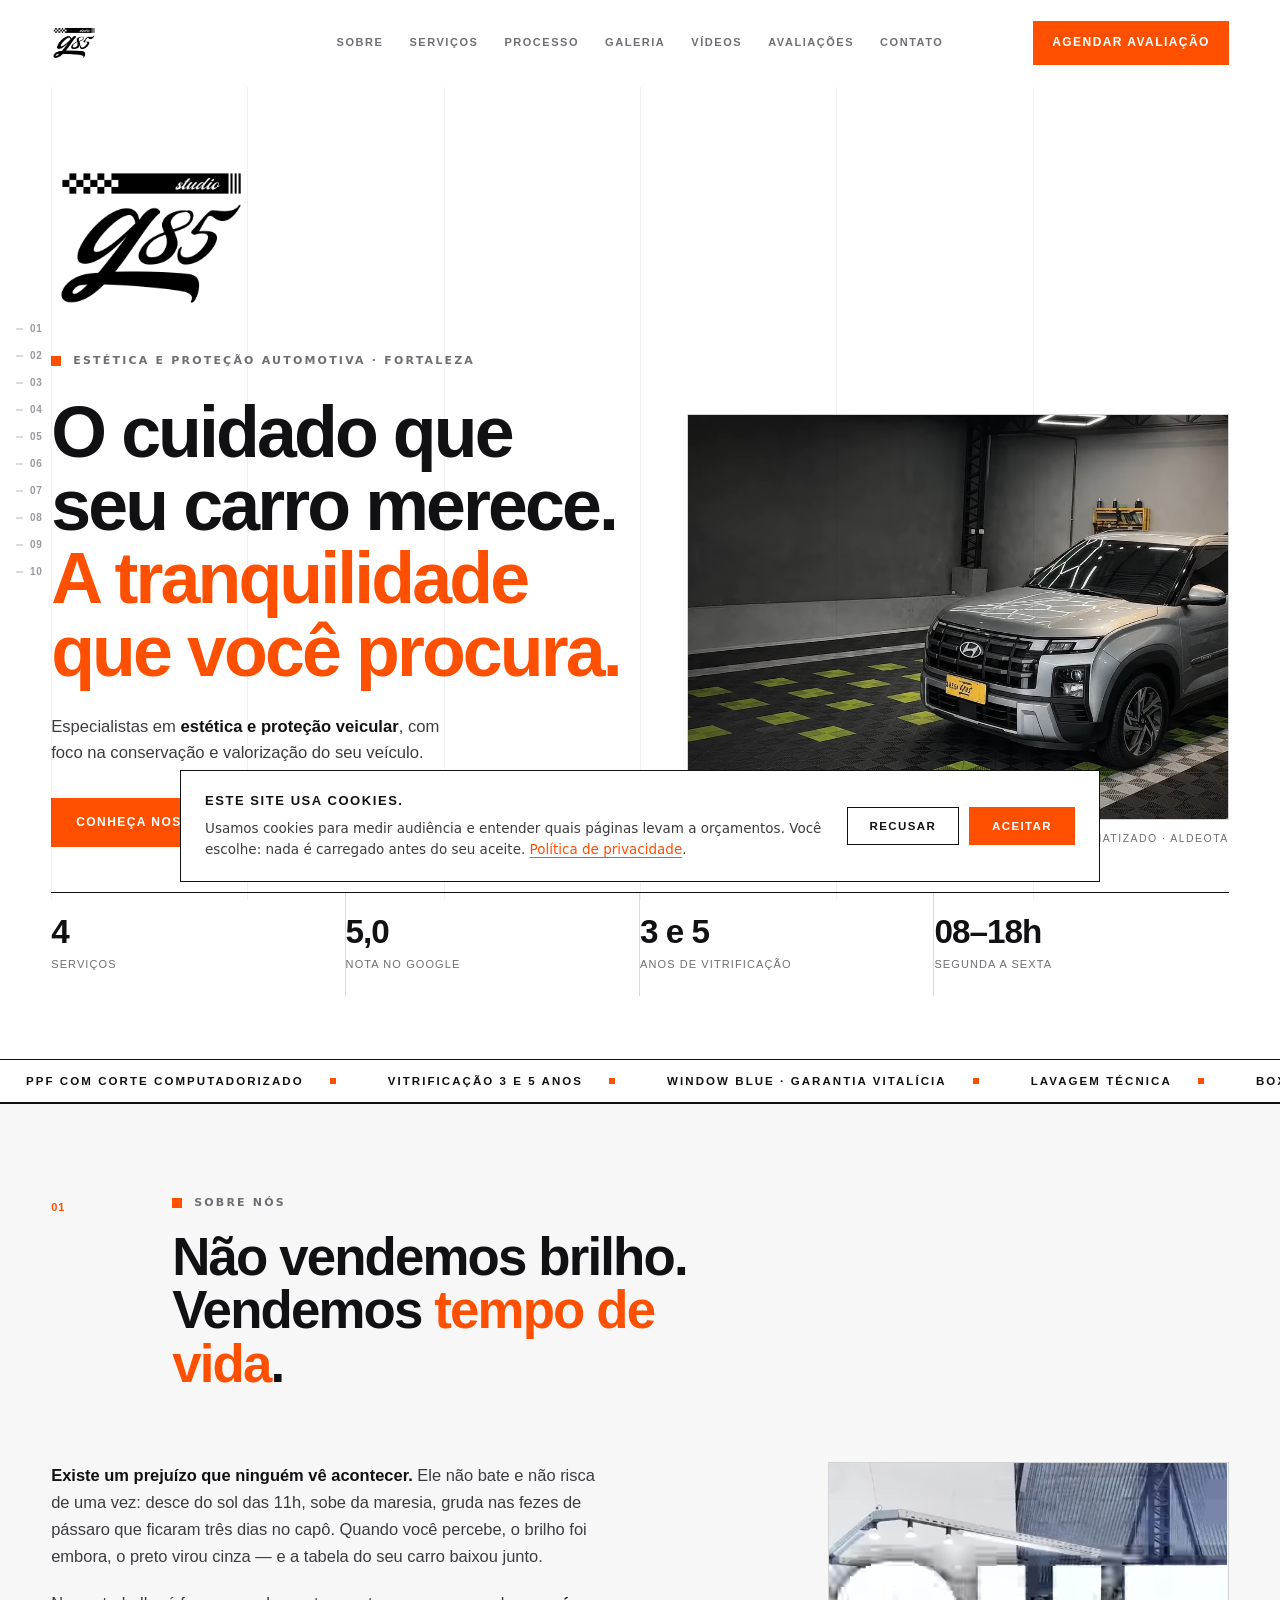
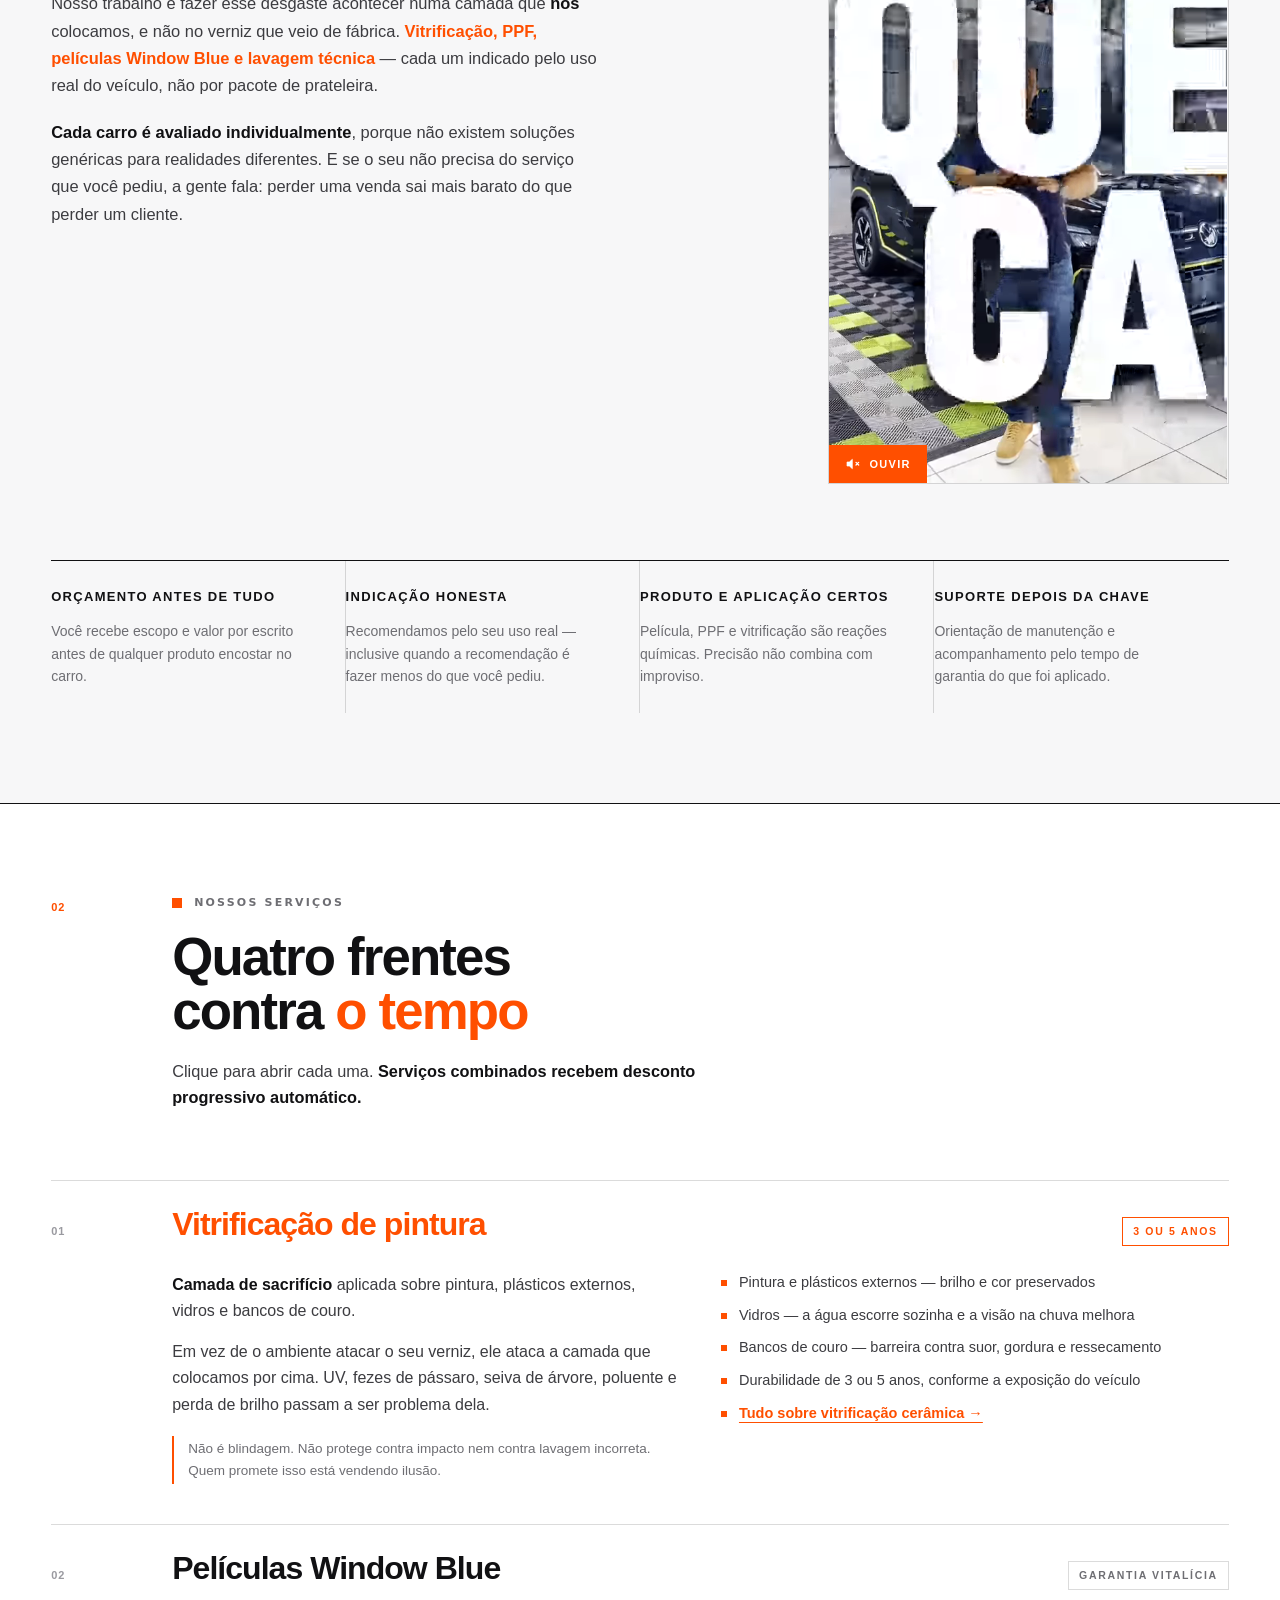
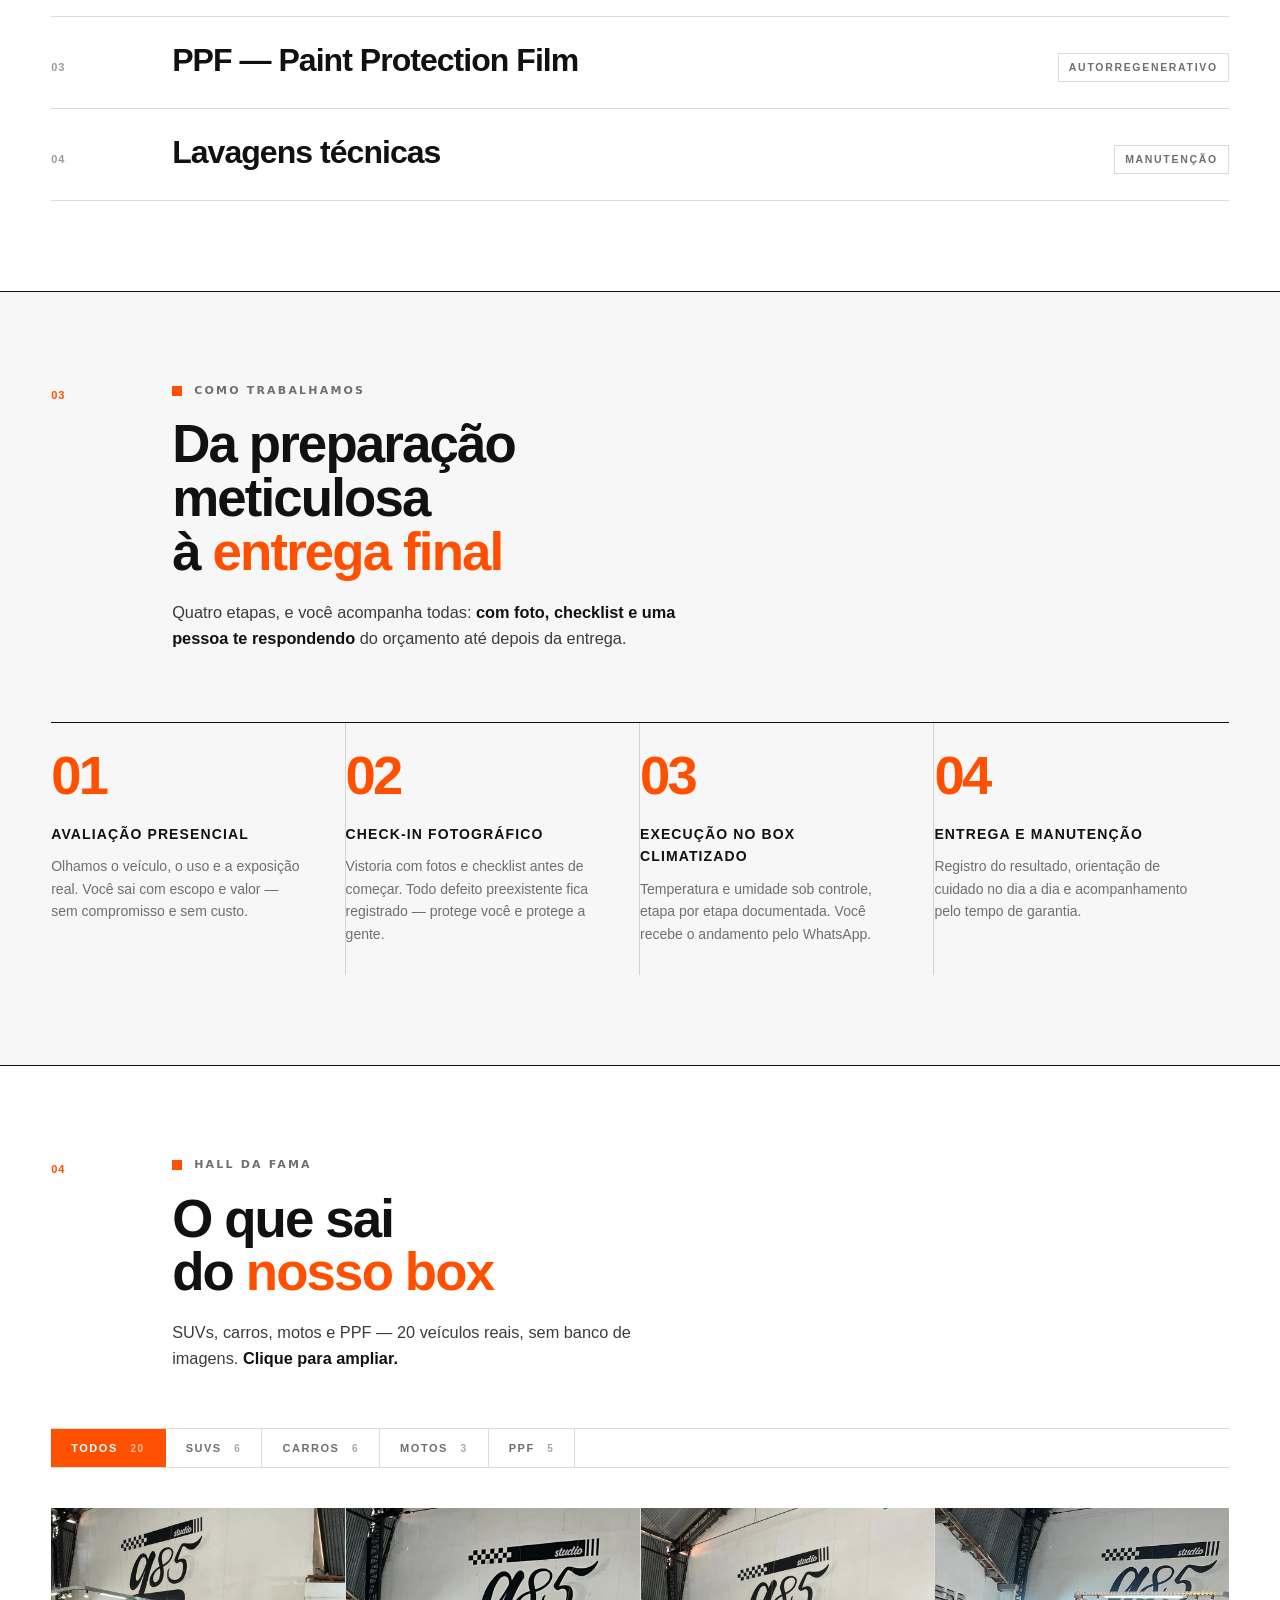
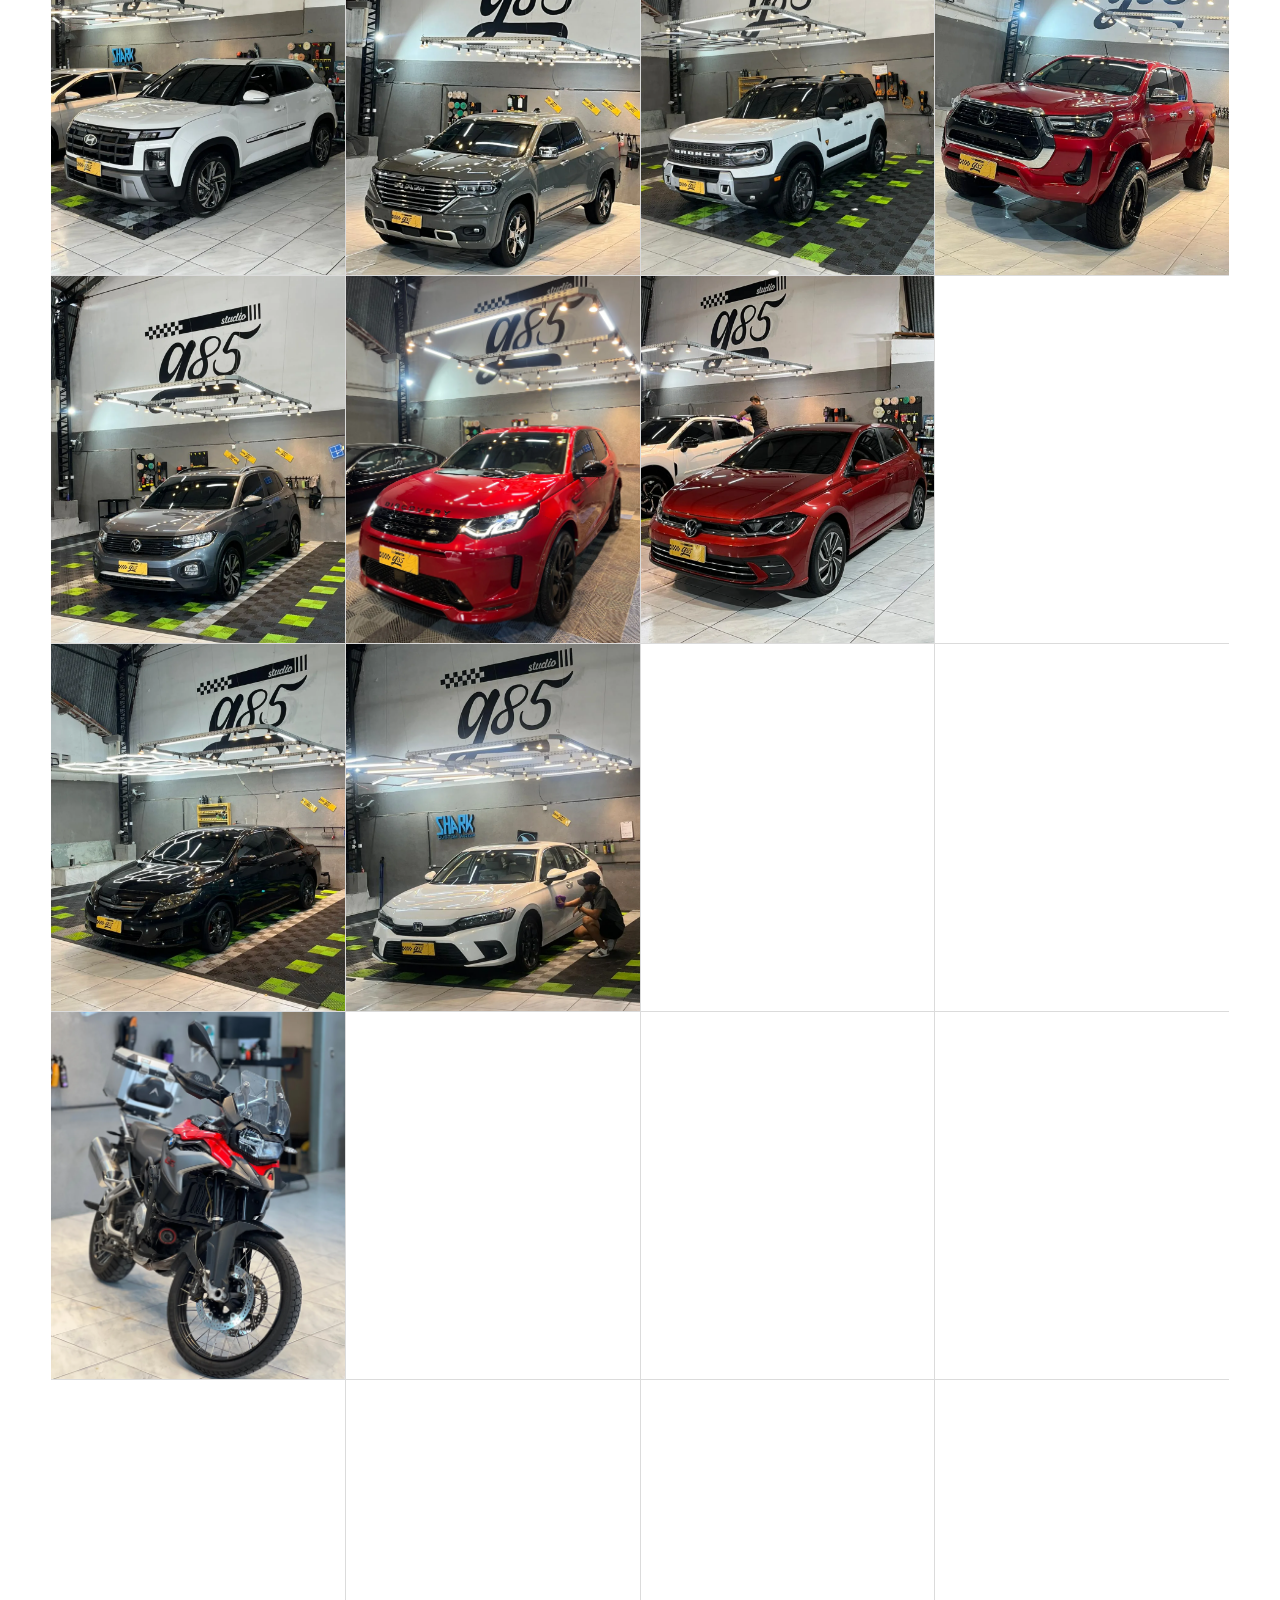
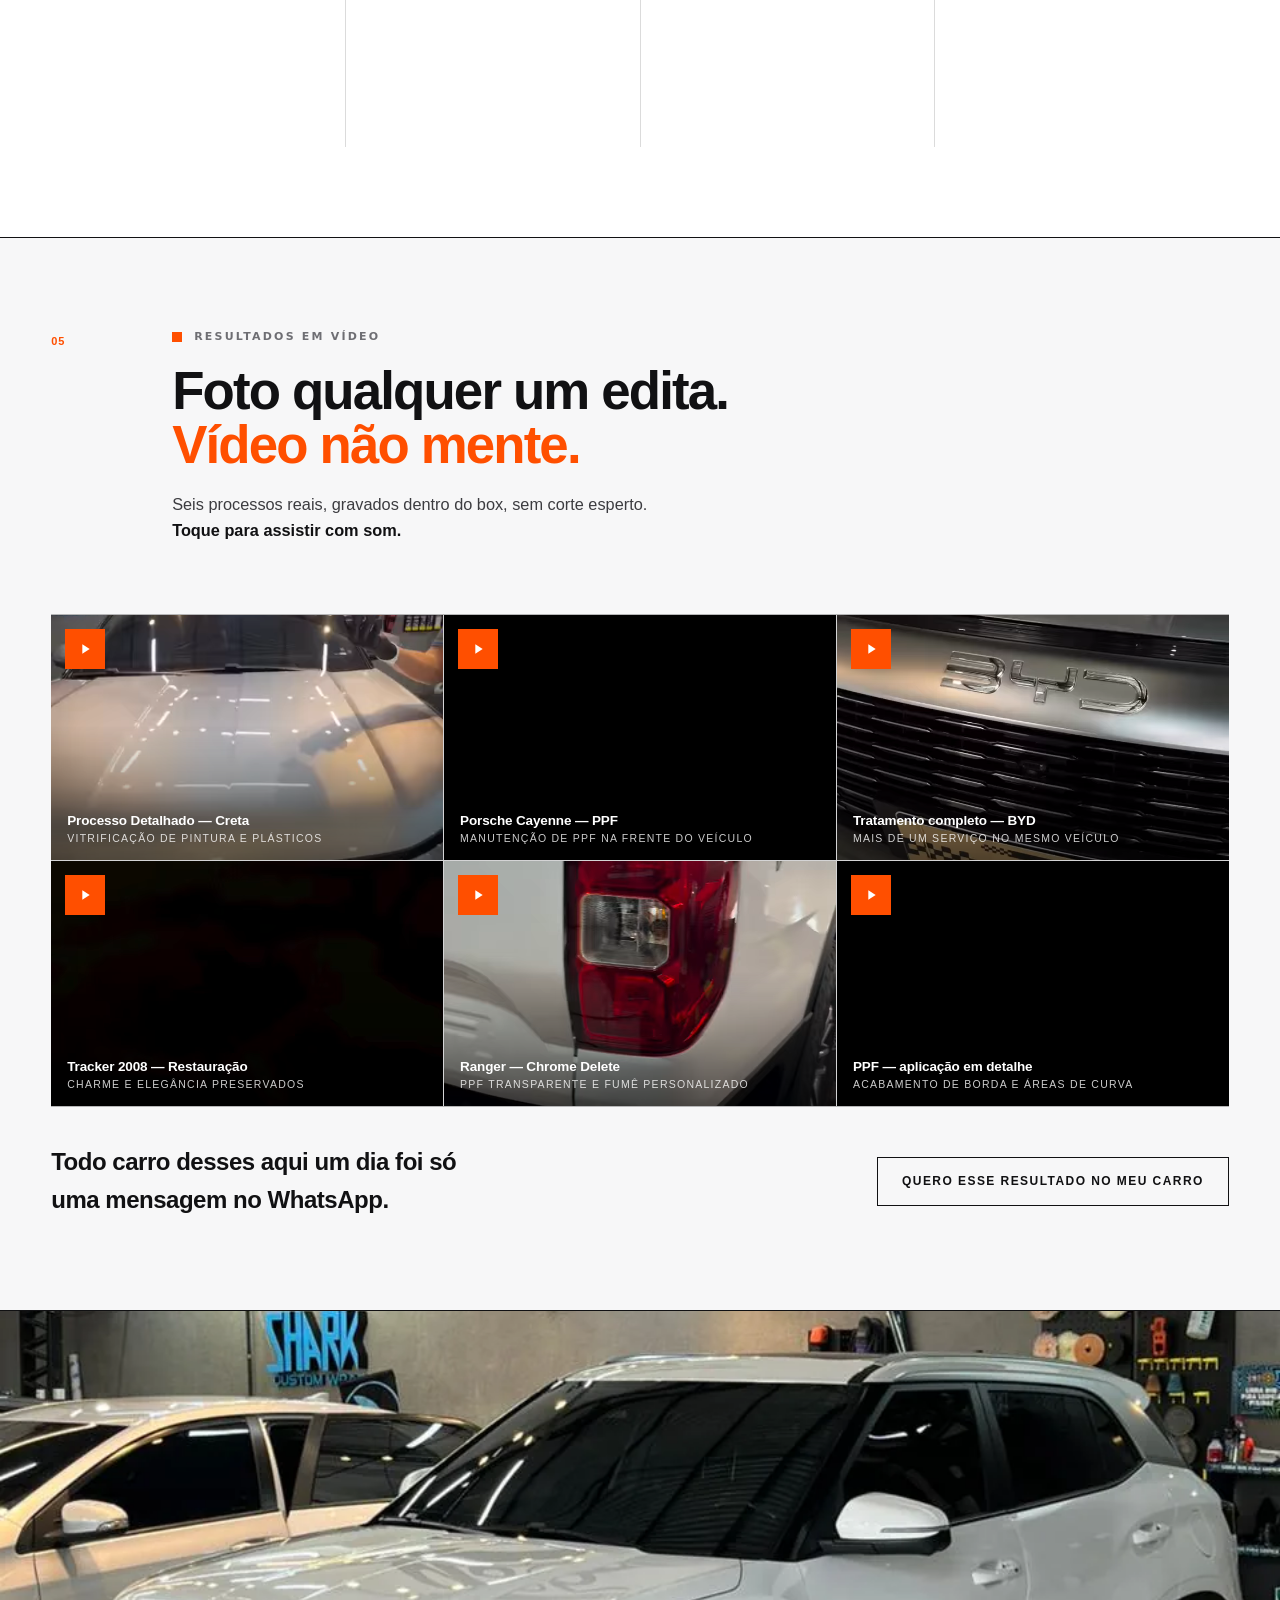
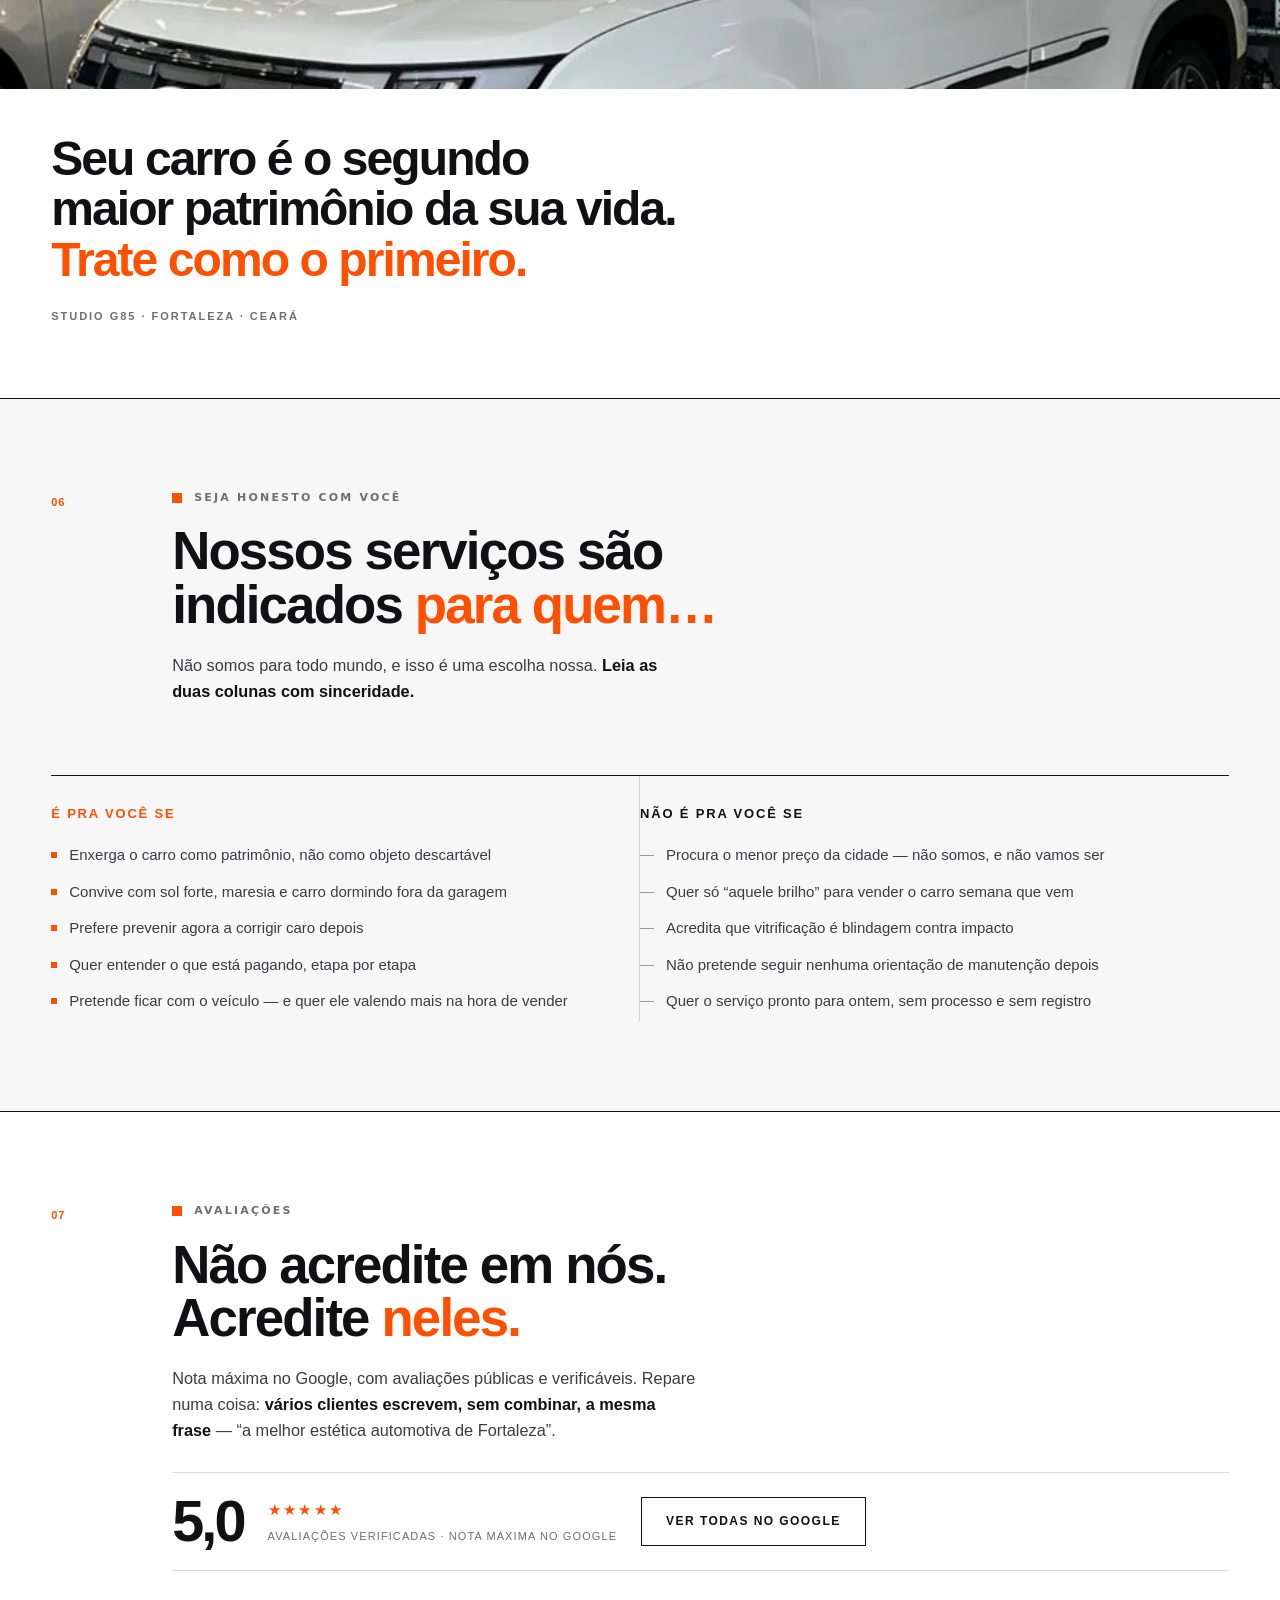
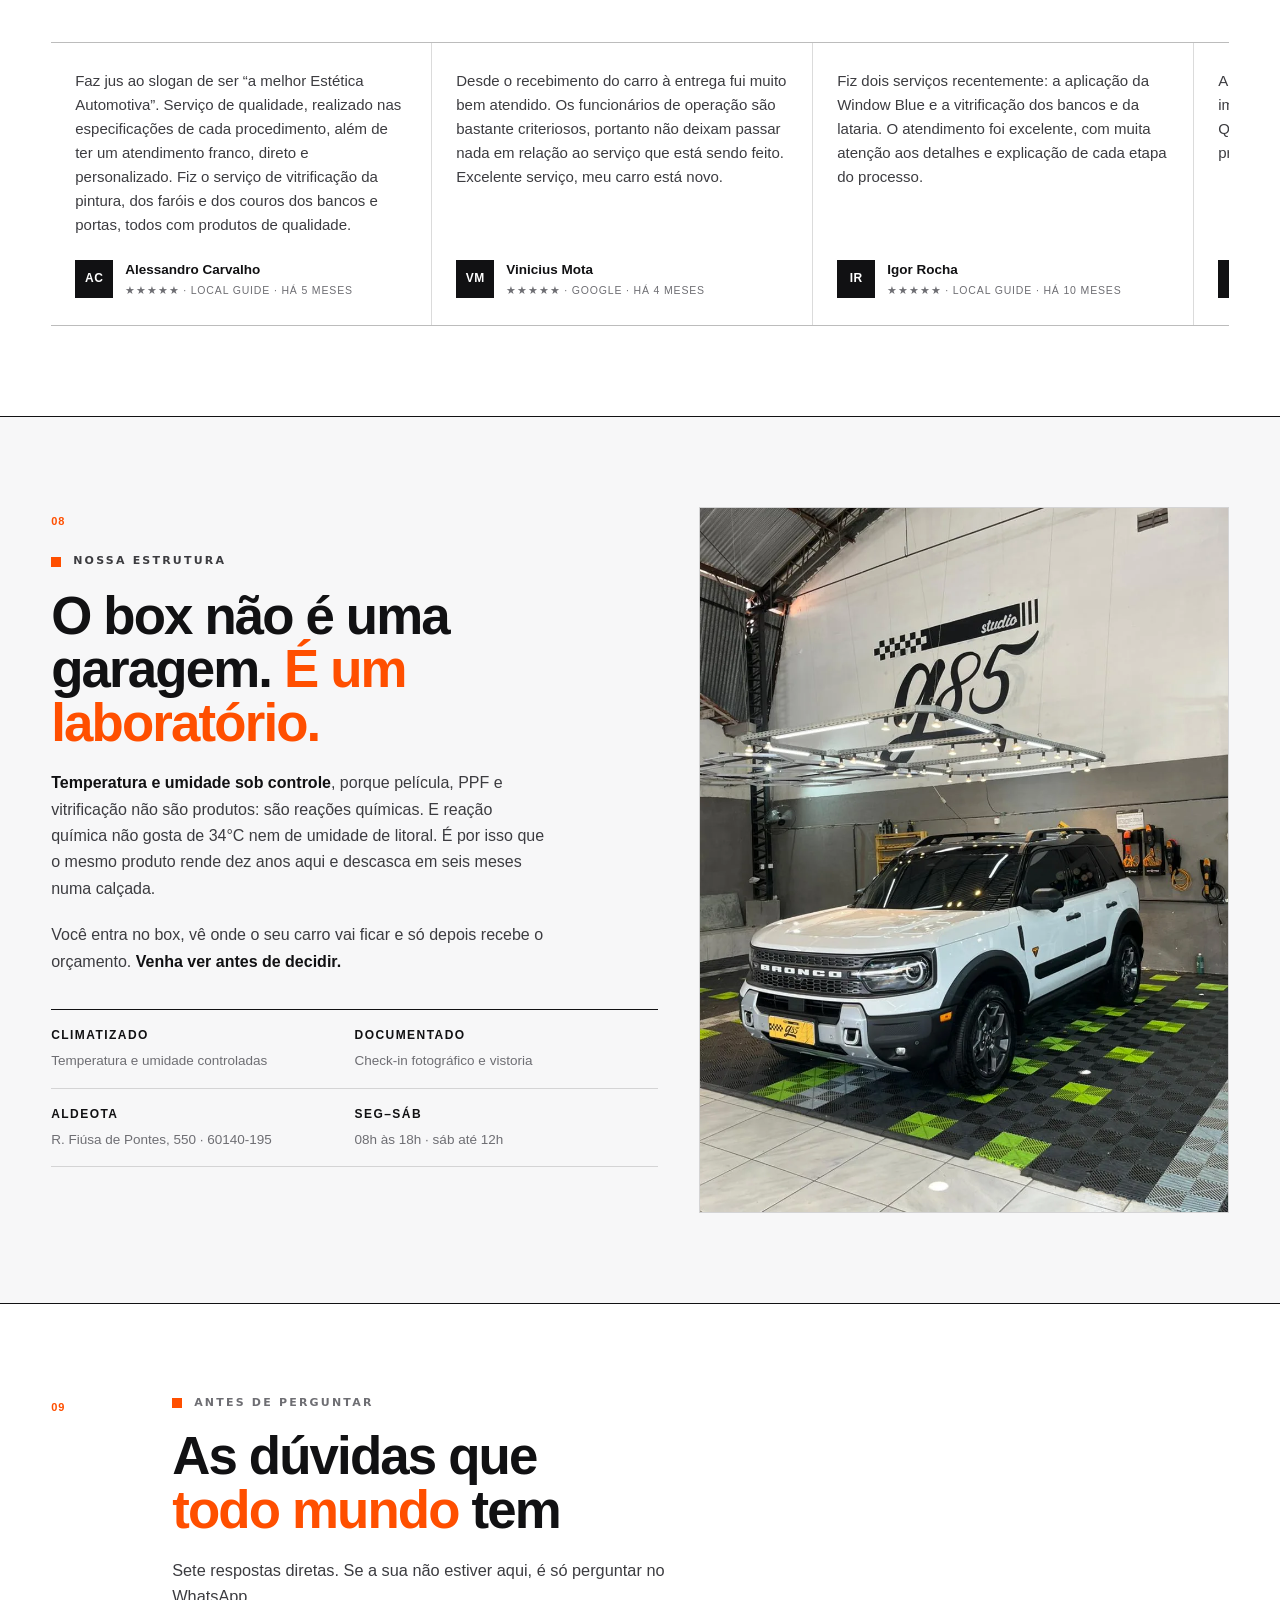
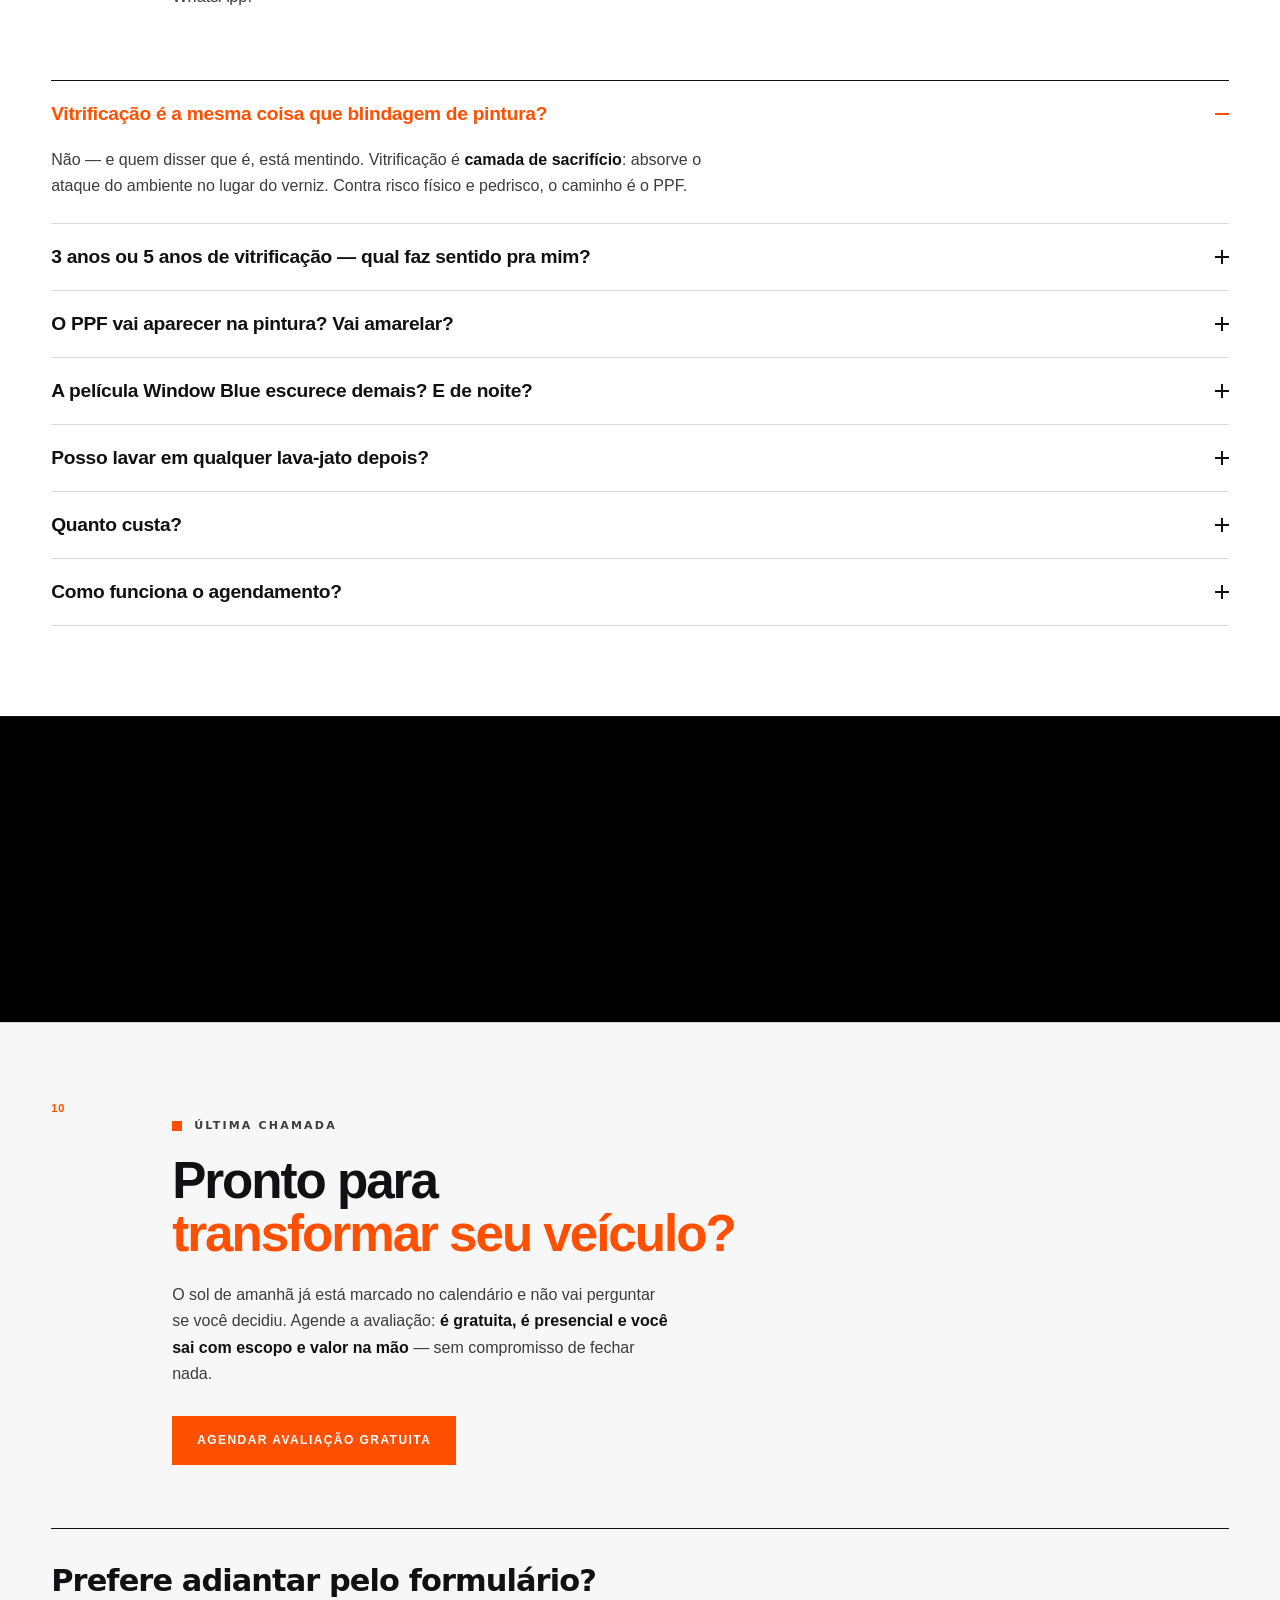
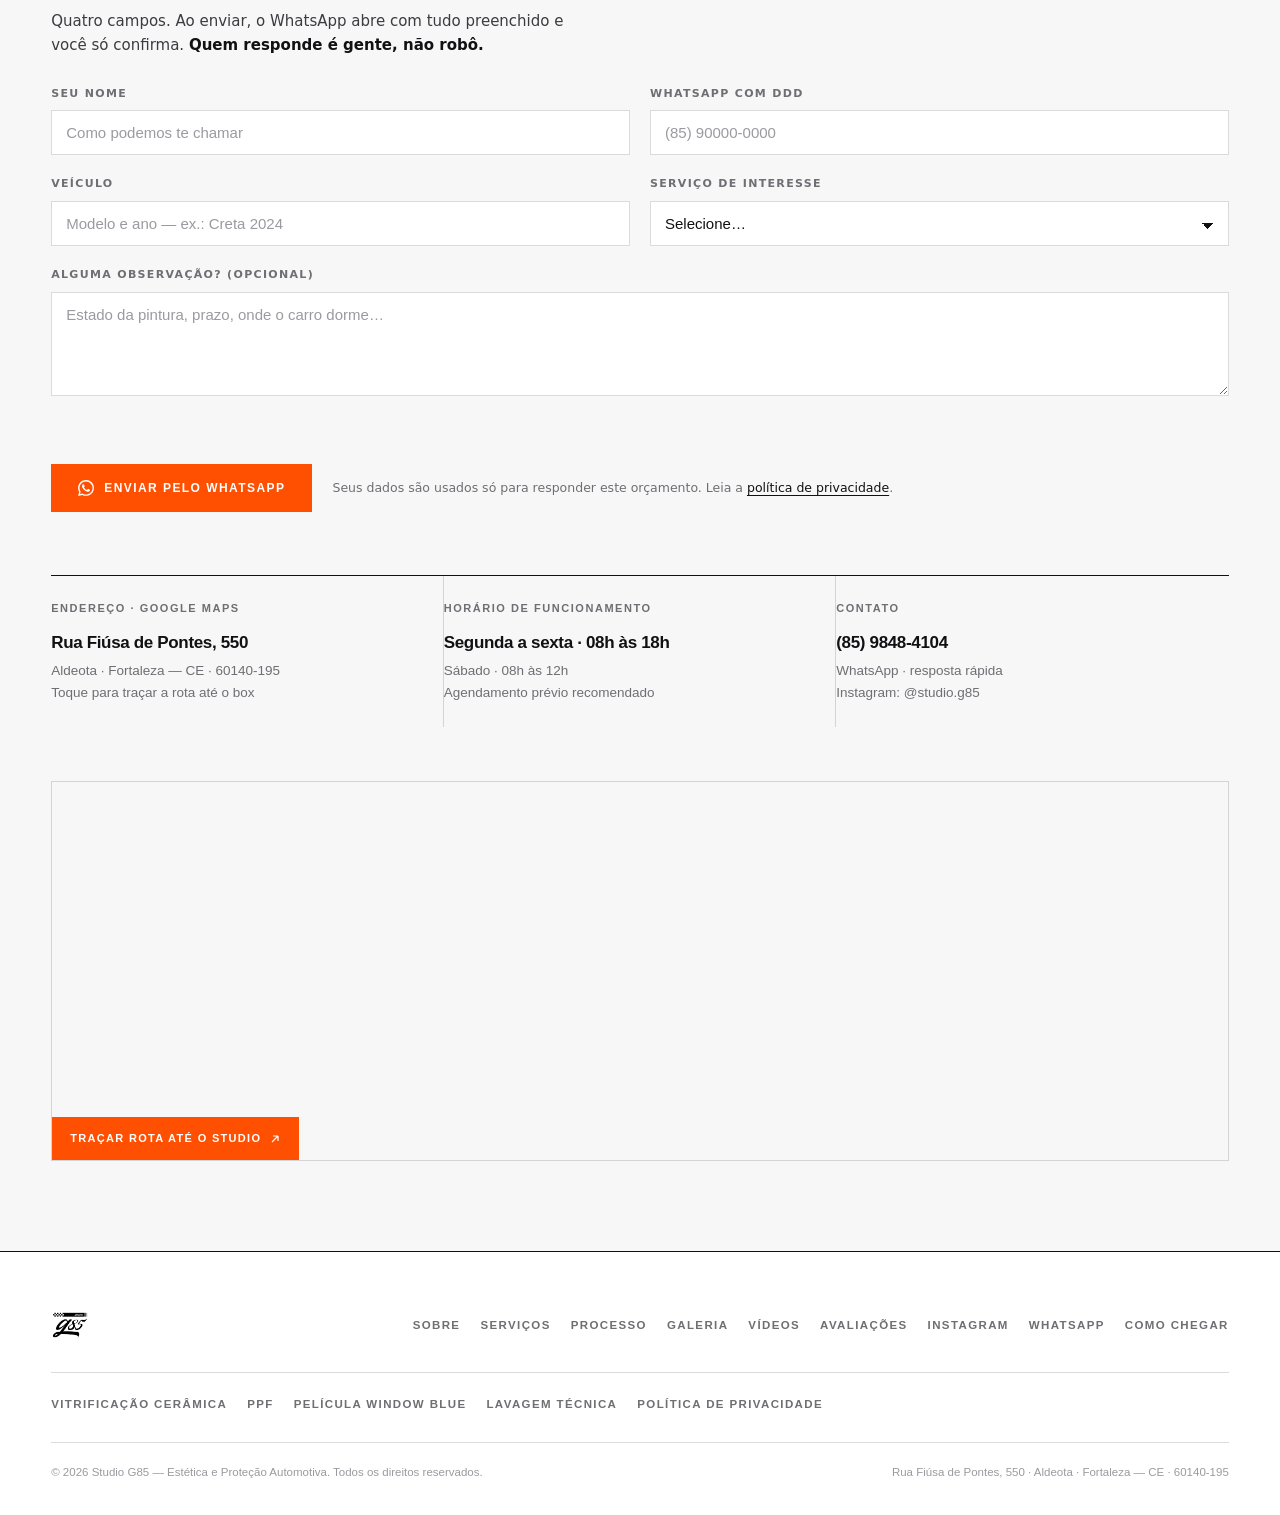
==== commit ec9b2346: "Corrige defeitos de layout e acabamento da home Auditoria no navegador em 1440/1280/1100/900/768/390" ====
--- a/index.html
+++ b/index.html
@@ -60,7 +60,7 @@
 }
 
 *,*::before,*::after{box-sizing:border-box;margin:0;padding:0}
-html{scroll-behavior:smooth;-webkit-text-size-adjust:100%}
+html{scroll-behavior:smooth;-webkit-text-size-adjust:100%;overflow-x:hidden}
 body{
   background:var(--paper);
   color:var(--ink);
@@ -87,7 +87,7 @@
   width:var(--shell);margin:0 auto;
   background-image:repeating-linear-gradient(90deg,var(--rule-faint) 0 1px,transparent 1px calc(100% / 6));
 }
-@media(max-width:760px){.gridlines{display:none}}
+@media(max-width:860px){.gridlines{display:none}}
 
 /* ---------- BARRA DE PROGRESSO ---------- */
 .progress{position:fixed;top:0;left:0;height:2px;width:100%;z-index:9999;
@@ -95,7 +95,7 @@
 
 /* ---------- ÍNDICE FIXO (folios) ---------- */
 .folionav{
-  position:fixed;left:calc((100vw - var(--shell)) / 2 - 34px);top:50%;transform:translateY(-50%);
+  position:fixed;left:16px;top:50%;transform:translateY(-50%);
   z-index:600;display:flex;flex-direction:column;gap:11px;
 }
 .folionav a{
@@ -106,7 +106,7 @@
 .folionav a:hover{color:var(--ink)}
 .folionav a.on{color:var(--orange)}
 .folionav a.on::before{width:16px;background:var(--orange)}
-@media(max-width:1500px){.folionav{display:none}}
+@media(max-width:1200px){.folionav{display:none}}
 
 /* ============================================================
    NAV
@@ -149,7 +149,7 @@
 .nav__burger.open i:nth-child(2){opacity:0}
 .nav__burger.open i:nth-child(3){transform:translateY(-7px) rotate(-45deg)}
 
-@media(max-width:1080px){
+@media(max-width:1180px){
   .nav__links{
     position:fixed;top:0;left:0;right:0;bottom:0;background:var(--paper);
     flex-direction:column;justify-content:center;align-items:flex-start;gap:0;
@@ -160,7 +160,11 @@
   .nav__links a{font-size:19px;letter-spacing:.02em;text-transform:none;font-weight:500;color:var(--ink);
     width:100%;padding:18px 0;border-bottom:1px solid var(--rule)}
   .nav__burger{display:flex;position:relative;z-index:2}
-  .nav .btn--nav{display:none}
+  .nav .btn--nav{
+    position:fixed;left:calc((100vw - var(--shell)) / 2);bottom:56px;z-index:901;
+    opacity:0;visibility:hidden;transition:opacity .3s var(--ease) .1s,visibility .3s;
+  }
+  .nav__links.open ~ .btn--nav{opacity:1;visibility:visible}
 }
 
 /* ============================================================
@@ -179,7 +183,7 @@
 .eyebrow::before{content:'';width:10px;height:10px;background:var(--orange);flex:0 0 auto}
 
 h1.hero__title{
-  font-size:clamp(2.5rem,6.2vw,5rem);font-weight:700;line-height:1;letter-spacing:-.04em;
+  font-size:clamp(2.3rem,5.6vw,4.6rem);font-weight:700;line-height:1.02;letter-spacing:-.04em;
   margin-top:26px;text-wrap:balance;
 }
 h1.hero__title em{font-style:normal;color:var(--orange);display:block}
@@ -218,7 +222,7 @@
 .herofacts div:last-child{border-right:0}
 .herofacts b{display:block;font-size:clamp(1.5rem,2.6vw,2.2rem);font-weight:700;letter-spacing:-.03em;line-height:1}
 .herofacts span{display:block;margin-top:8px;font-size:11px;letter-spacing:.1em;text-transform:uppercase;color:var(--ink-3)}
-@media(max-width:760px){
+@media(max-width:860px){
   .herofacts{grid-template-columns:1fr 1fr}
   .herofacts div{padding:18px 14px 18px 0}
   .herofacts div:nth-child(2n){border-right:0}
@@ -264,11 +268,14 @@
 .r-r.in{opacity:1;transform:none}
 .r-s{opacity:0;transform:translateY(18px);transition:opacity .7s var(--ease),transform .8s var(--ease)}
 .r-s.in{opacity:1;transform:none}
-.lines span{display:block;overflow:hidden}
+.lines span{display:block;overflow:hidden;padding-bottom:.14em;margin-bottom:-.14em}
 .lines span i{display:block;font-style:inherit;transform:translateY(105%);transition:transform .9s var(--ease)}
 .lines.in span i{transform:none}
 .lines.in span:nth-child(2) i{transition-delay:.08s}
 .lines.in span:nth-child(3) i{transition-delay:.16s}
+@media(max-width:900px){
+  .r-l,.r-r{transform:translateY(26px)}
+}
 @media(prefers-reduced-motion:reduce){
   .r,.r-l,.r-r,.r-s{opacity:1;transform:none;transition:none}
   .lines span i{transform:none}
@@ -359,7 +366,7 @@
 @media(max-width:560px){.steps{grid-template-columns:1fr}}
 .step{padding:26px var(--gut) 30px 0;border-right:1px solid var(--rule)}
 .step:last-child{border-right:0}
-.step__n{font-size:clamp(2.4rem,4.4vw,3.4rem);font-weight:700;letter-spacing:-.05em;line-height:.9;color:var(--orange)}
+.step__n{font-size:clamp(2.4rem,4.4vw,3.4rem);font-weight:700;letter-spacing:-.05em;line-height:1;color:var(--orange)}
 .step h4{font-size:14px;font-weight:700;text-transform:uppercase;letter-spacing:.08em;margin:20px 0 10px}
 .step p{font-size:14px;color:var(--ink-3);line-height:1.6}
 @media(max-width:900px){
@@ -383,6 +390,11 @@
 .galfilter button:hover{color:var(--ink)}
 .galfilter button.on{background:var(--orange);color:#fff;border-color:var(--orange)}
 .galfilter button i{font-style:normal;margin-left:8px;opacity:.6;font-size:10px}
+@media(max-width:680px){
+  .galfilter{flex-wrap:nowrap;overflow-x:auto;scrollbar-width:none}
+  .galfilter::-webkit-scrollbar{display:none}
+  .galfilter button{flex:0 0 auto;padding:12px 16px}
+}
 
 .gal{display:grid;grid-template-columns:repeat(4,1fr);gap:1px;background:var(--rule)}
 @media(max-width:1000px){.gal{grid-template-columns:repeat(3,1fr)}}
@@ -396,7 +408,12 @@
   border-top:1px solid var(--rule);transform:translateY(101%);transition:transform .35s var(--ease);
 }
 .gal figure:hover figcaption,.gal figure:focus-visible figcaption{transform:none}
-@media(hover:none){.gal figcaption{transform:none}}
+@media(hover:none){
+  .gal{align-items:start}
+  .gal figure{aspect-ratio:auto;display:flex;flex-direction:column;overflow:visible}
+  .gal figure img{aspect-ratio:4/5;flex:0 0 auto}
+  .gal figcaption{position:static;transform:none;padding:11px 12px 14px}
+}
 .gal figcaption span{display:block;font-size:13px;font-weight:700;letter-spacing:-.01em}
 .gal figcaption b{display:block;margin-top:3px;font-size:10.5px;font-weight:400;letter-spacing:.1em;text-transform:uppercase;color:var(--orange)}
 
@@ -472,8 +489,8 @@
 .break__bg img{width:100%;height:100%;object-fit:cover}
 .break__txt{width:var(--shell);margin:clamp(34px,5vh,60px) auto 0}
 .break q{
-  display:block;quotes:none;font-size:clamp(1.7rem,4.6vw,3.4rem);font-weight:700;
-  line-height:1.03;letter-spacing:-.04em;max-width:22ch;
+  display:block;quotes:none;font-size:clamp(1.6rem,4.1vw,3rem);font-weight:700;
+  line-height:1.06;letter-spacing:-.04em;max-width:30ch;
 }
 .break q em{font-style:normal;color:var(--orange)}
 .break cite{display:block;margin-top:22px;font-style:normal;font-size:11px;font-weight:700;
@@ -560,13 +577,13 @@
 /* ============================================================
    CONTATO
    ============================================================ */
-#contato{background:var(--paper-2)}
-.vbg{width:100%;height:clamp(200px,34vh,380px);overflow:hidden;border-bottom:1px solid var(--rule);margin-bottom:clamp(40px,6vh,72px)}
+#contato{background:var(--paper-2);padding-top:0}
+.vbg{width:100%;height:clamp(200px,34vh,380px);overflow:hidden;border-bottom:1px solid var(--rule);margin-bottom:clamp(56px,8vh,104px)}
 .vbg video{width:100%;height:100%;object-fit:cover}
 .vbg video.ready{opacity:1}
 .finale{display:grid;grid-template-columns:80px 1fr;gap:var(--gut)}
 @media(max-width:700px){.finale{grid-template-columns:1fr}}
-.finale h2{font-size:clamp(2rem,5vw,3.8rem);font-weight:700;line-height:1;letter-spacing:-.04em;margin-top:18px;max-width:16ch}
+.finale h2{font-size:clamp(1.9rem,4.4vw,3.2rem);font-weight:700;line-height:1.04;letter-spacing:-.04em;margin-top:18px;max-width:22ch}
 .finale h2 em{font-style:normal;color:var(--orange)}
 .finale>div>p{margin-top:22px;max-width:56ch;color:var(--ink-2);line-height:1.65}
 .finale>div>p b{color:var(--ink);font-weight:700}
@@ -580,7 +597,7 @@
 .lead__head p{margin-top:12px;color:var(--ink-2);font-size:15px;line-height:1.6;font-weight:400;max-width:56ch}
 .lead__head p b{color:var(--ink);font-weight:700}
 .lead__grid{display:grid;grid-template-columns:1fr 1fr;gap:20px}
-@media(max-width:720px){.lead__grid{grid-template-columns:1fr}}
+@media(max-width:860px){.lead__grid{grid-template-columns:1fr}}
 .lead__f{display:flex;flex-direction:column;gap:8px}
 .lead__f--wide{grid-column:1/-1}
 .lead__f label{font-size:11px;font-weight:700;letter-spacing:.12em;text-transform:uppercase;color:var(--ink-3)}
@@ -636,6 +653,7 @@
    RODAPÉ
    ============================================================ */
 footer{border-top:1px solid var(--ink);padding:clamp(46px,6vh,72px) 0 34px;background:var(--paper)}
+@media(max-width:560px){footer{padding-bottom:96px}}
 .foot{display:flex;flex-wrap:wrap;align-items:center;justify-content:space-between;gap:24px;padding-bottom:22px}
 .foot img{height:38px;width:auto;filter:invert(1)}
 .foot__nav{display:flex;flex-wrap:wrap;gap:20px}
@@ -1646,7 +1664,7 @@
 
 <!-- ============================ QUOTE BREAK ============================ -->
 <section class="break">
-  <div class="break__bg" data-speed="0.18">
+  <div class="break__bg">
     <img src="assets/galeria/suv-creta.webp" alt="" aria-hidden="true" loading="lazy">
   </div>
   <div class="break__txt">
@@ -1791,7 +1809,7 @@
       </div>
       <div class="r-r">
         <div class="frame">
-          <img src="assets/galeria/suv-bronco.webp" alt="Ford Bronco Sport branco no ambiente climatizado do Studio G85" loading="lazy" data-speed="0.06">
+          <img src="assets/galeria/suv-bronco.webp" alt="Ford Bronco Sport branco no ambiente climatizado do Studio G85" loading="lazy">
         </div>
       </div>
     </div>
@@ -2005,8 +2023,7 @@
     if(e.target.tagName === 'A'){ burger.classList.remove('open'); menu.classList.remove('open'); }
   });
 
-  /* ---------- PARALLAX + PROGRESSO (um único rAF) ---------- */
-  var layers = [].slice.call(document.querySelectorAll('[data-speed]'));
+  /* ---------- PROGRESSO DE LEITURA (um único rAF) ---------- */
   var prog = document.getElementById('prog');
   var wa = document.getElementById('wa');
   var ticking = false, lastY = window.scrollY;
@@ -2019,17 +2036,6 @@
     nav.classList.toggle('stuck', y > 60);
     wa.classList.toggle('show', y > window.innerHeight * 0.5);
 
-    if(!reduce){
-      var vh = window.innerHeight;
-      for(var i = 0; i < layers.length; i++){
-        var el = layers[i];
-        var r = el.getBoundingClientRect();
-        if(r.bottom < -300 || r.top > vh + 300) continue;
-        var speed = parseFloat(el.getAttribute('data-speed')) || 0;
-        var mid = r.top + r.height / 2 - vh / 2;
-        el.style.transform = 'translate3d(0,' + (-mid * speed).toFixed(2) + 'px,0)';
-      }
-    }
     ticking = false;
   }
   function onScroll(){
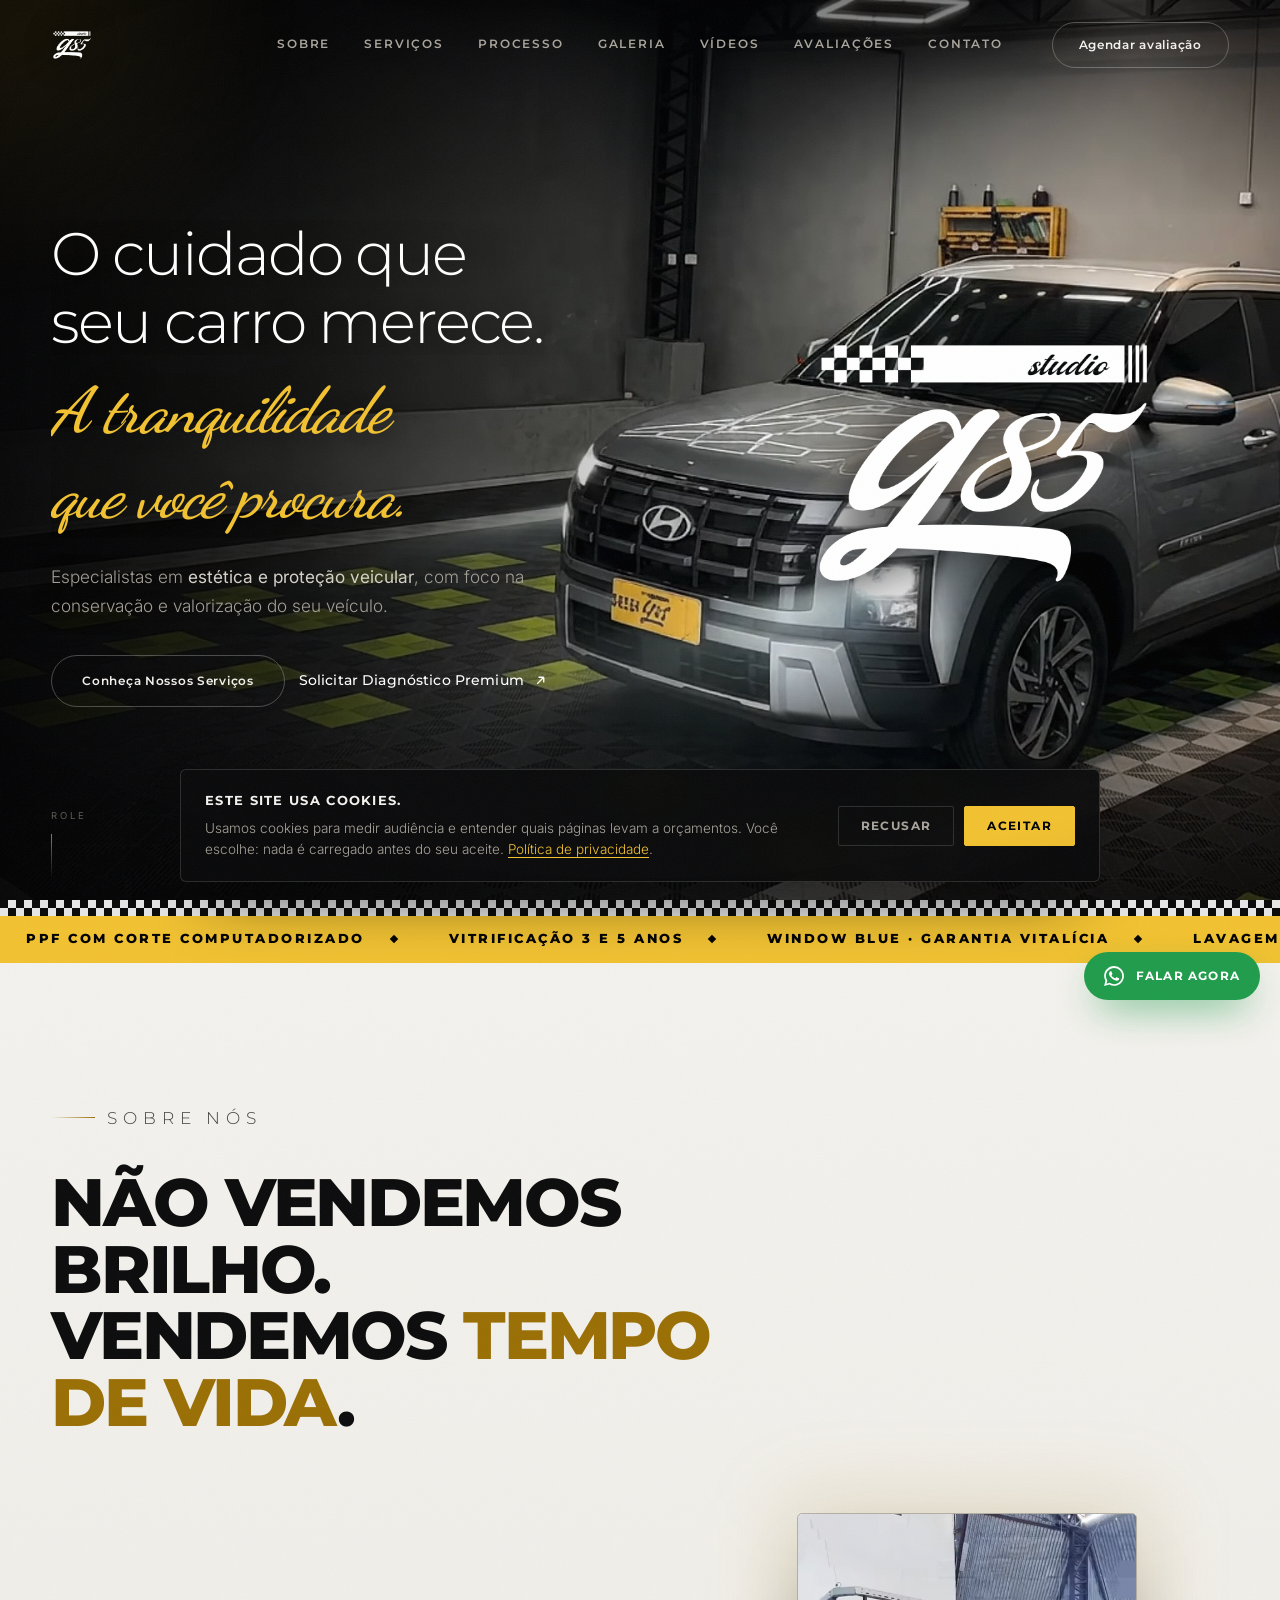
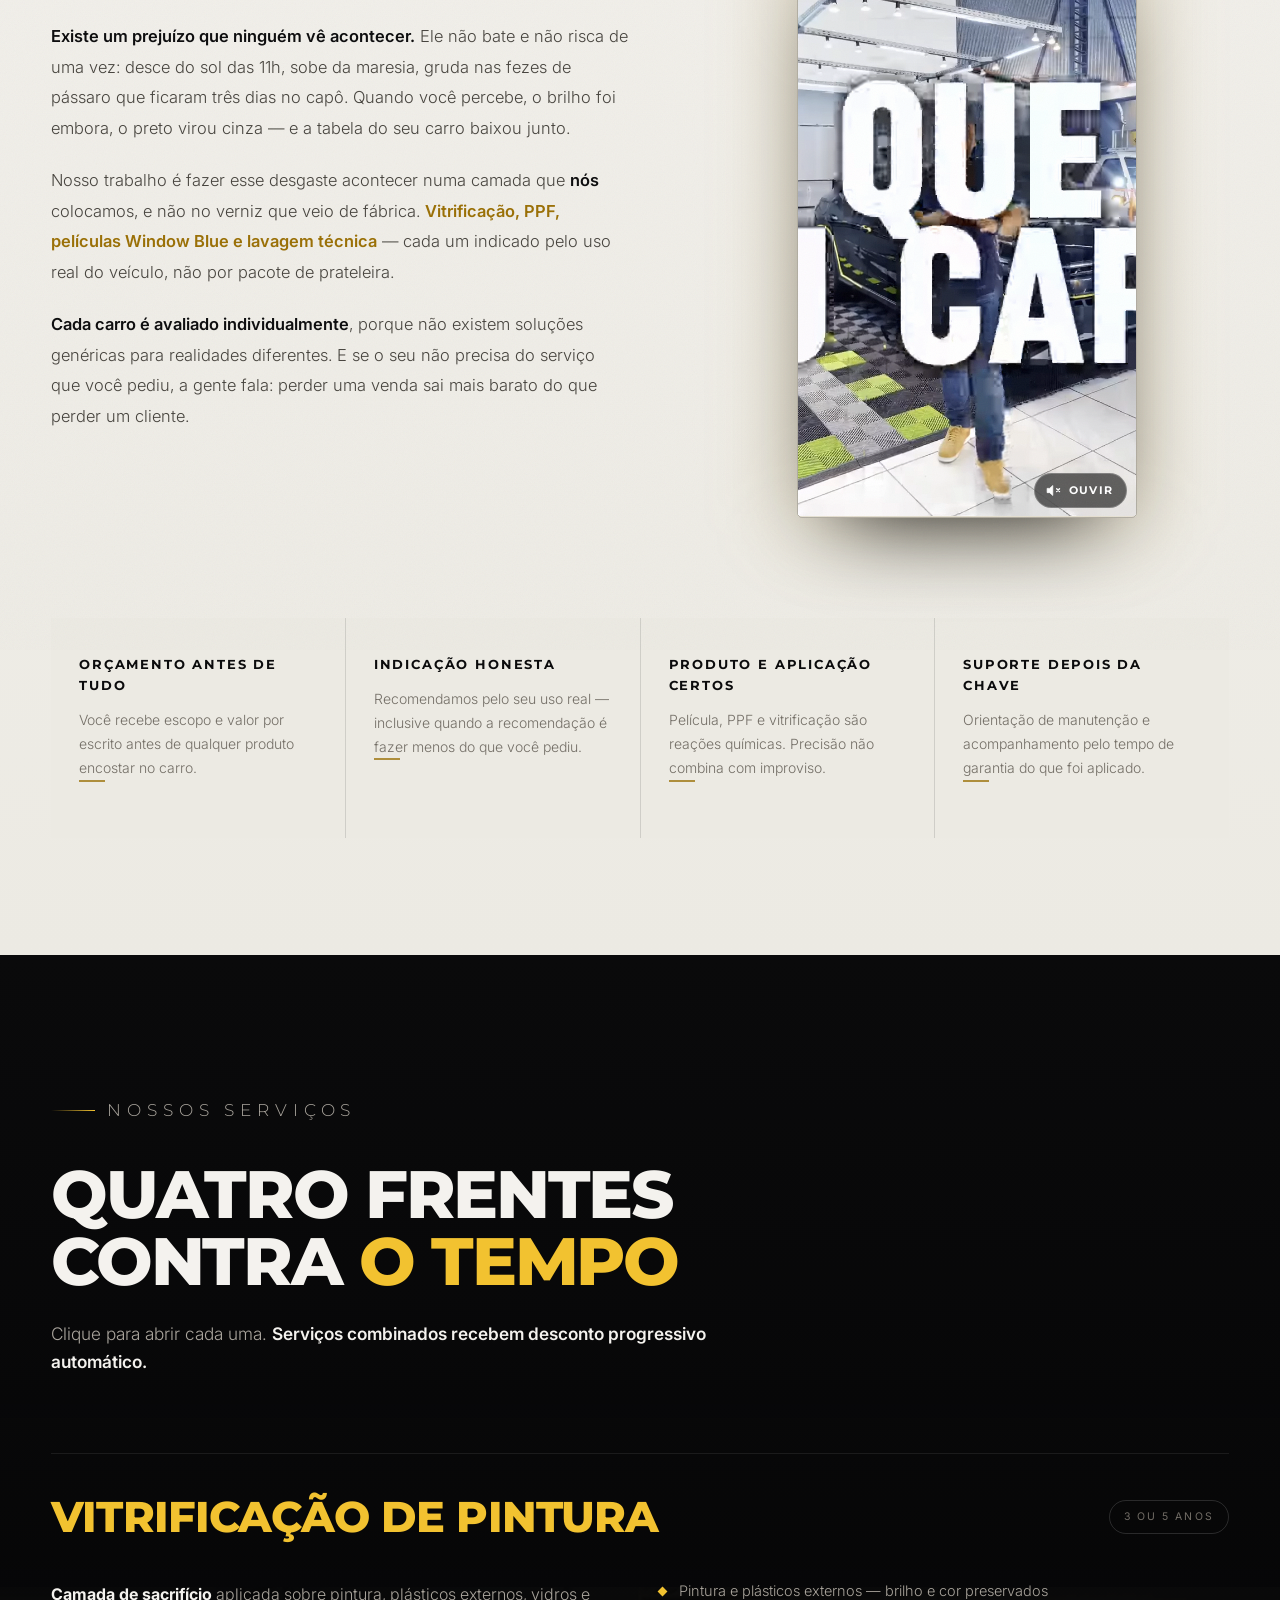
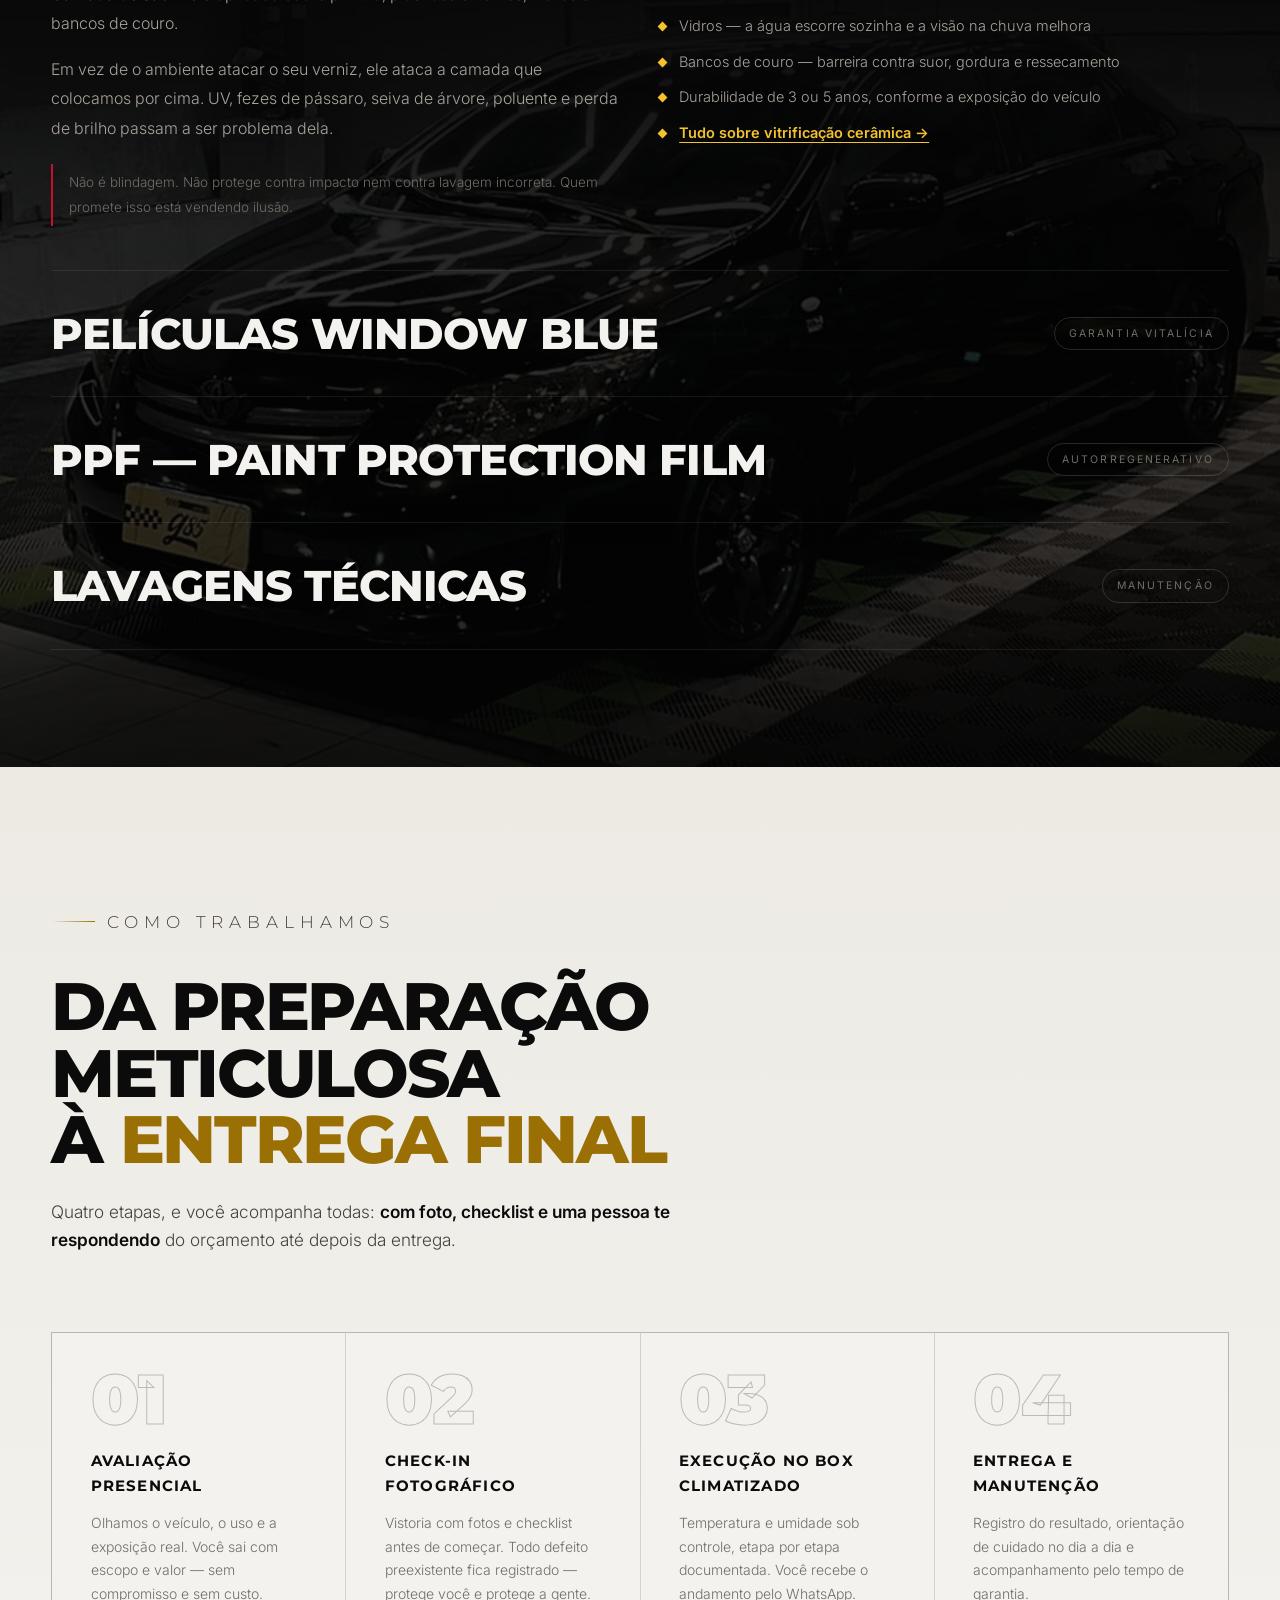
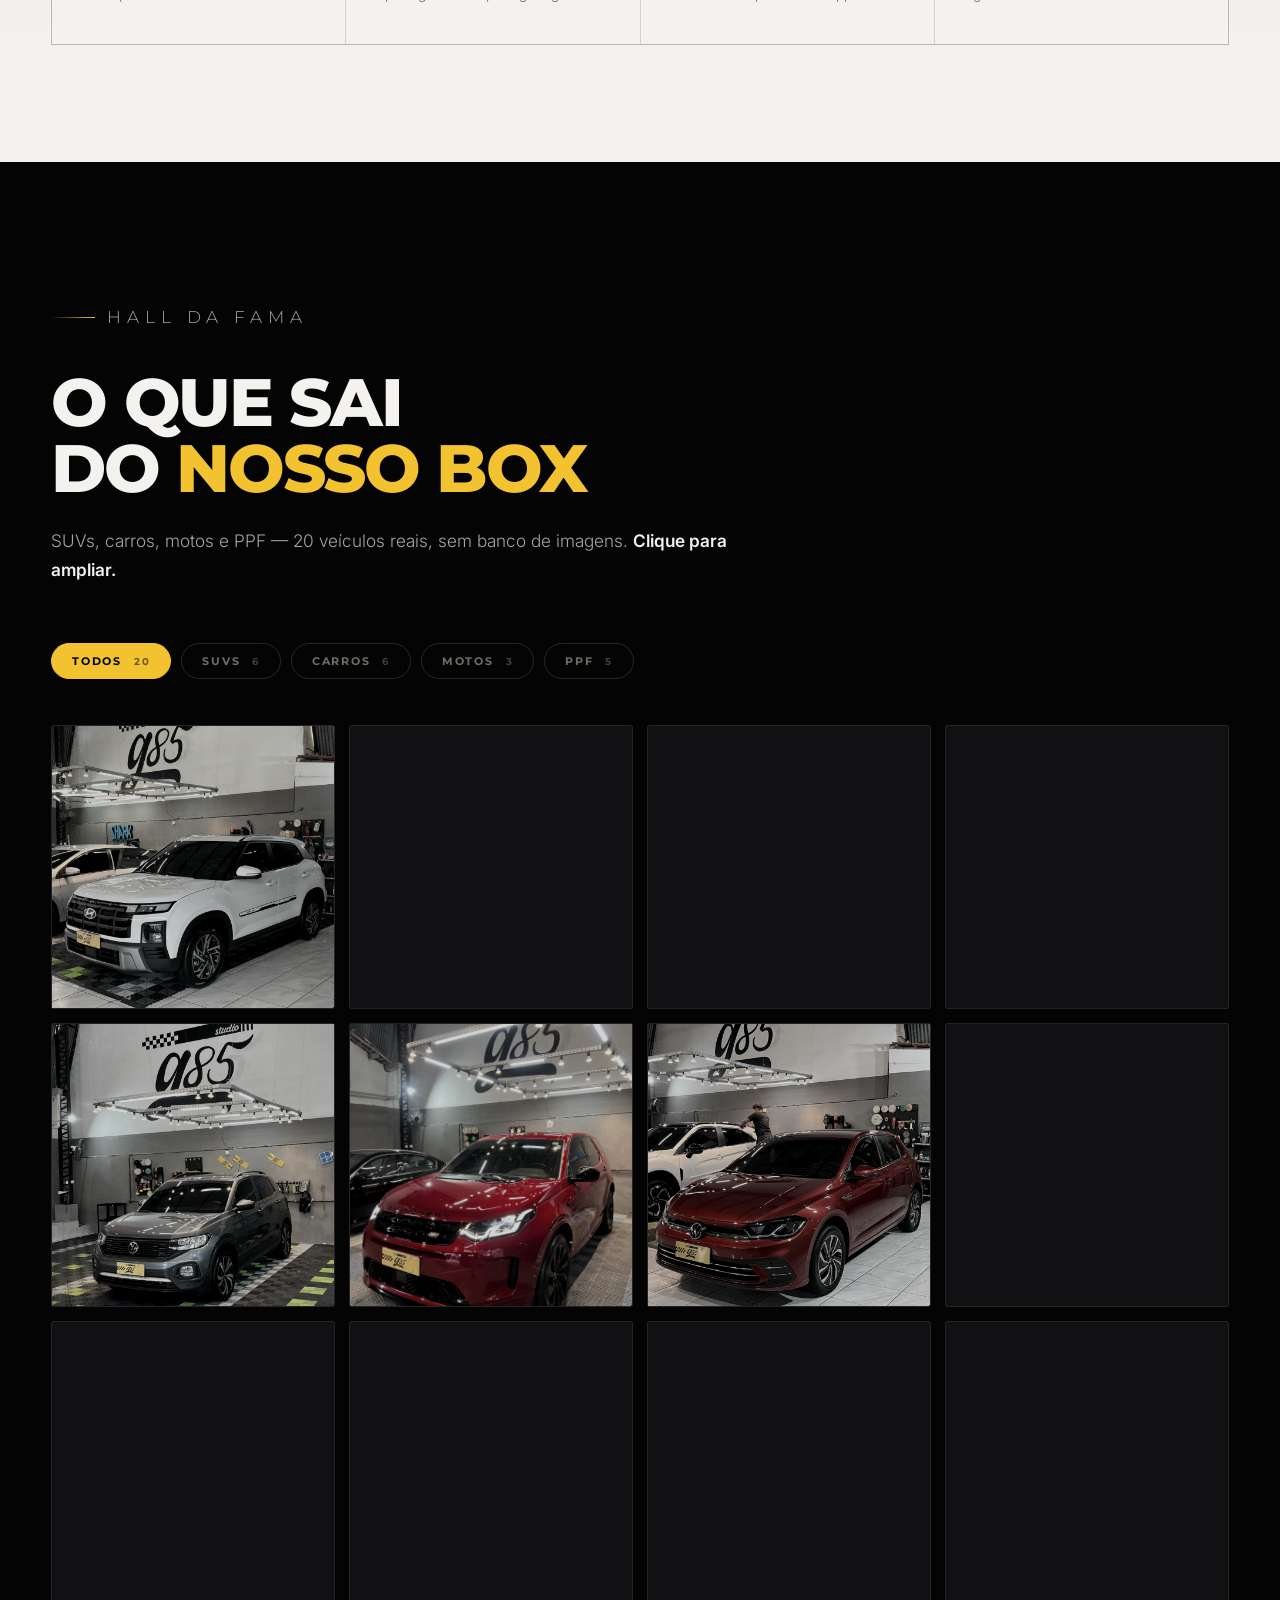
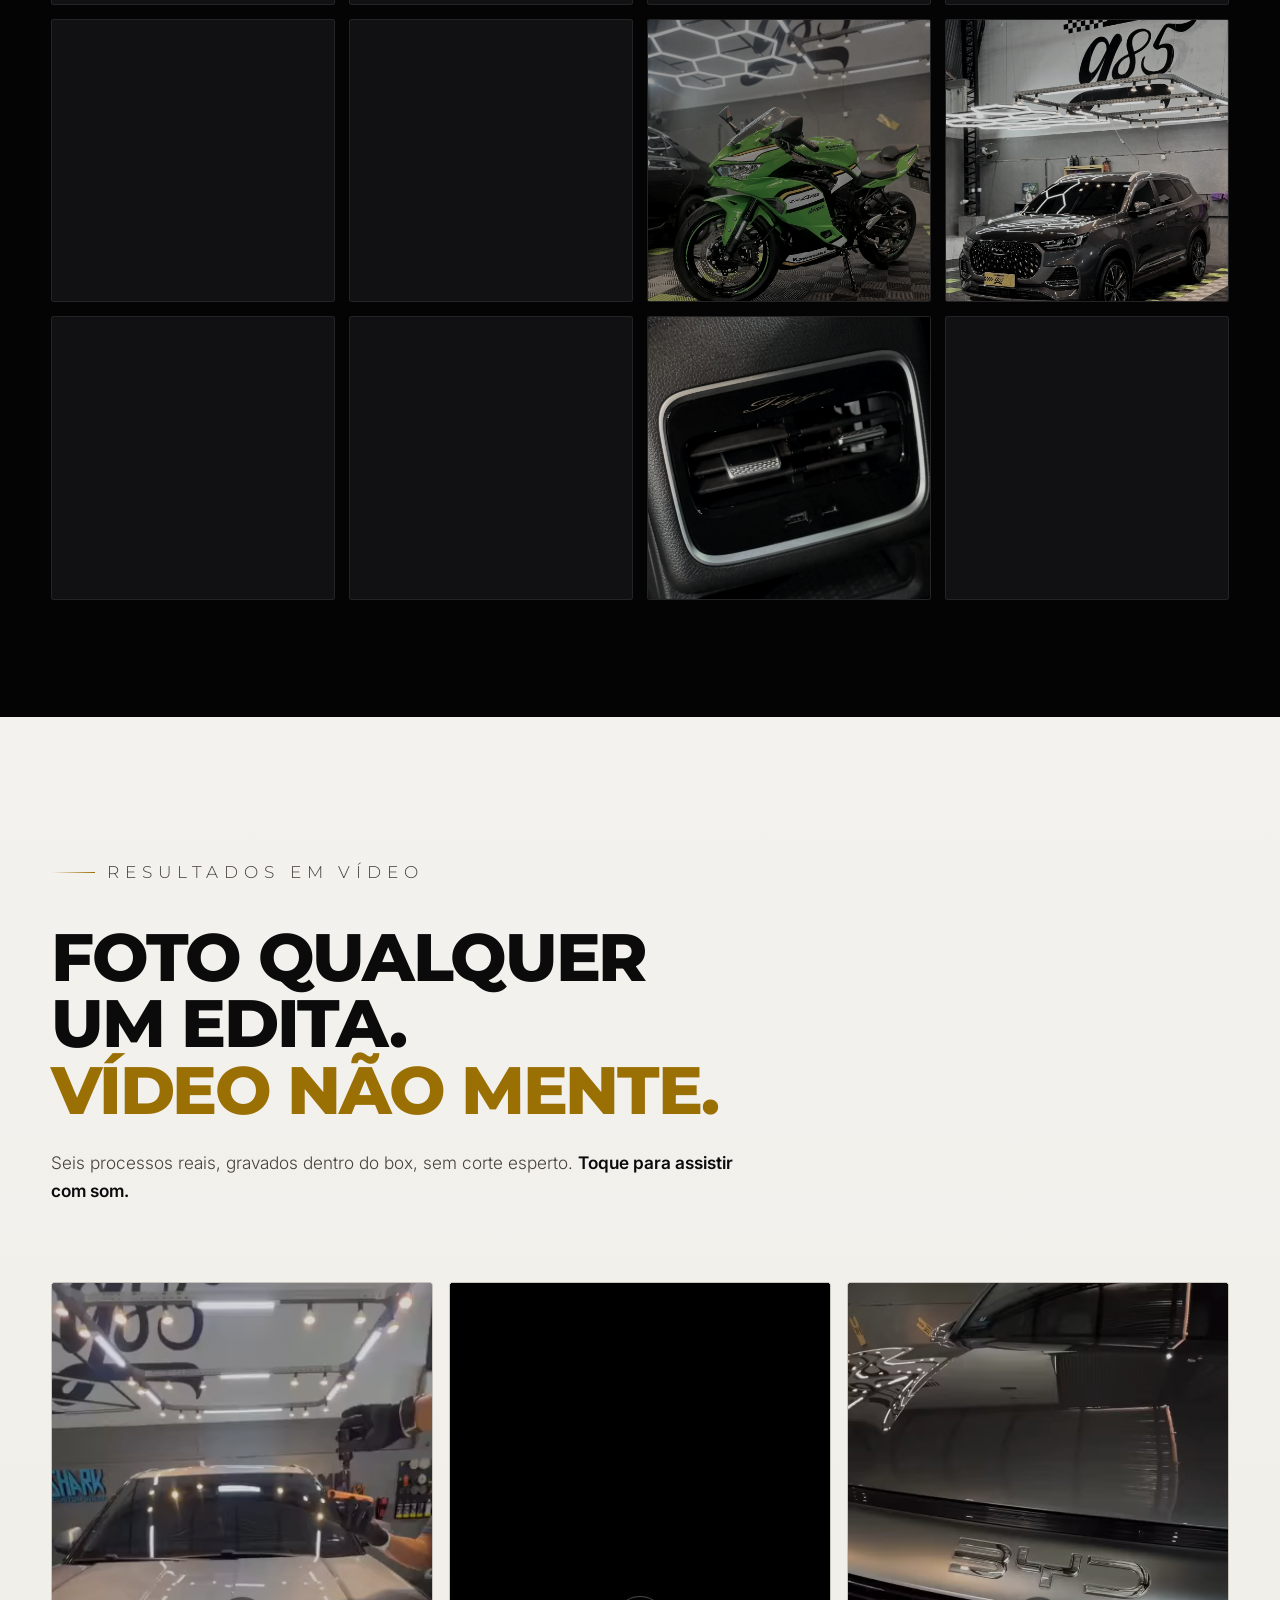
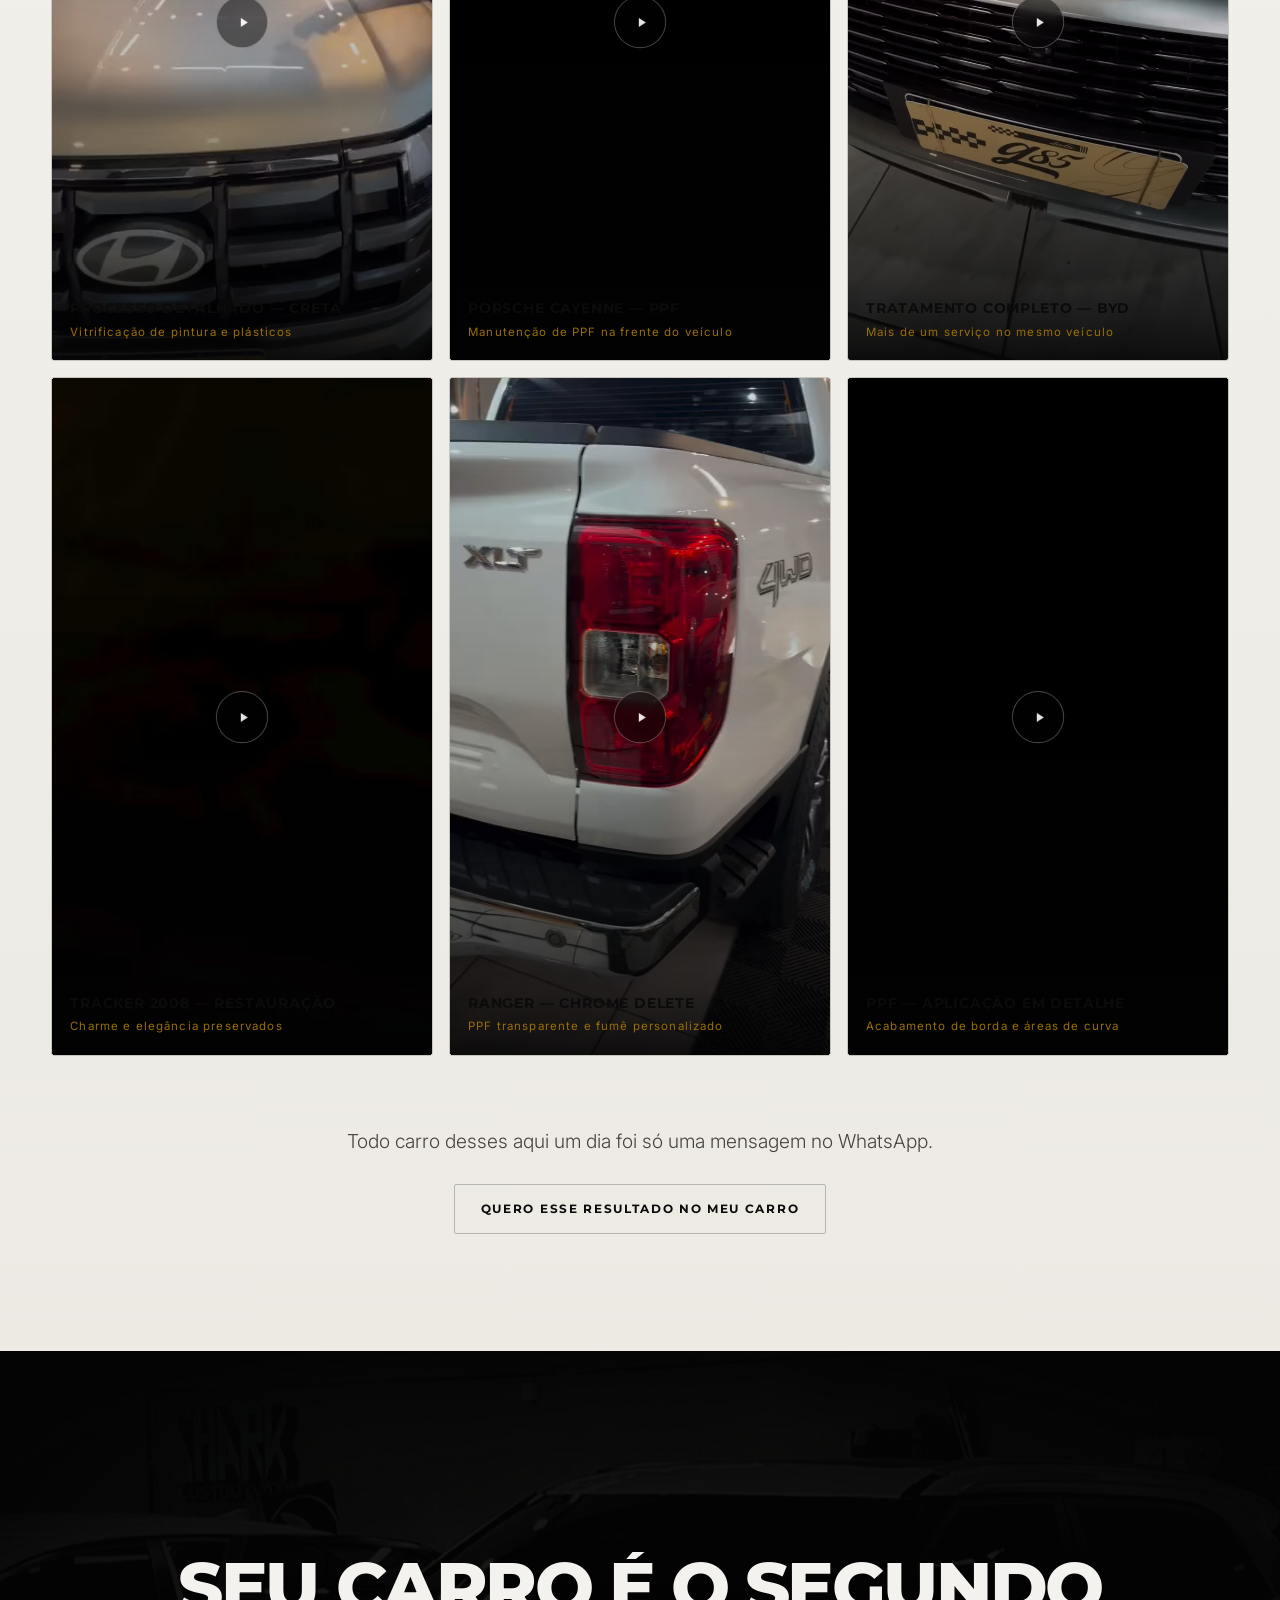
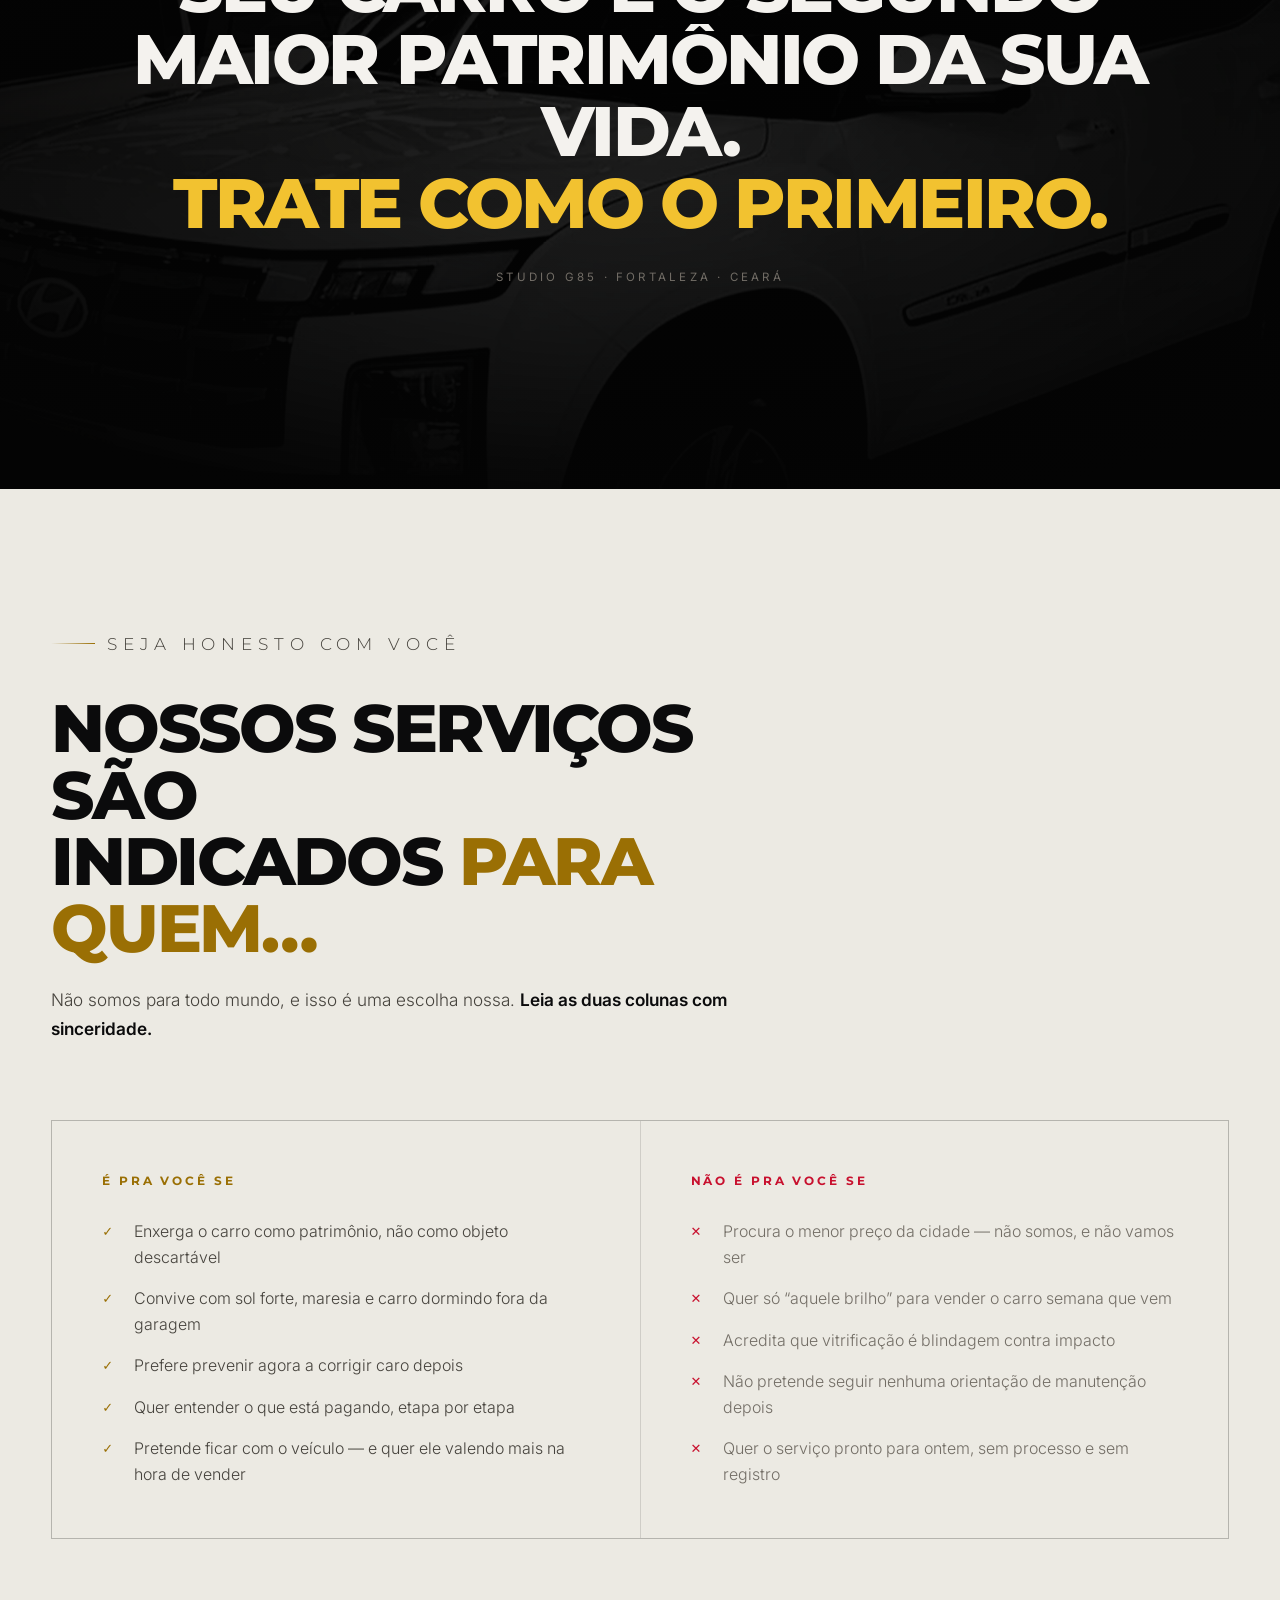
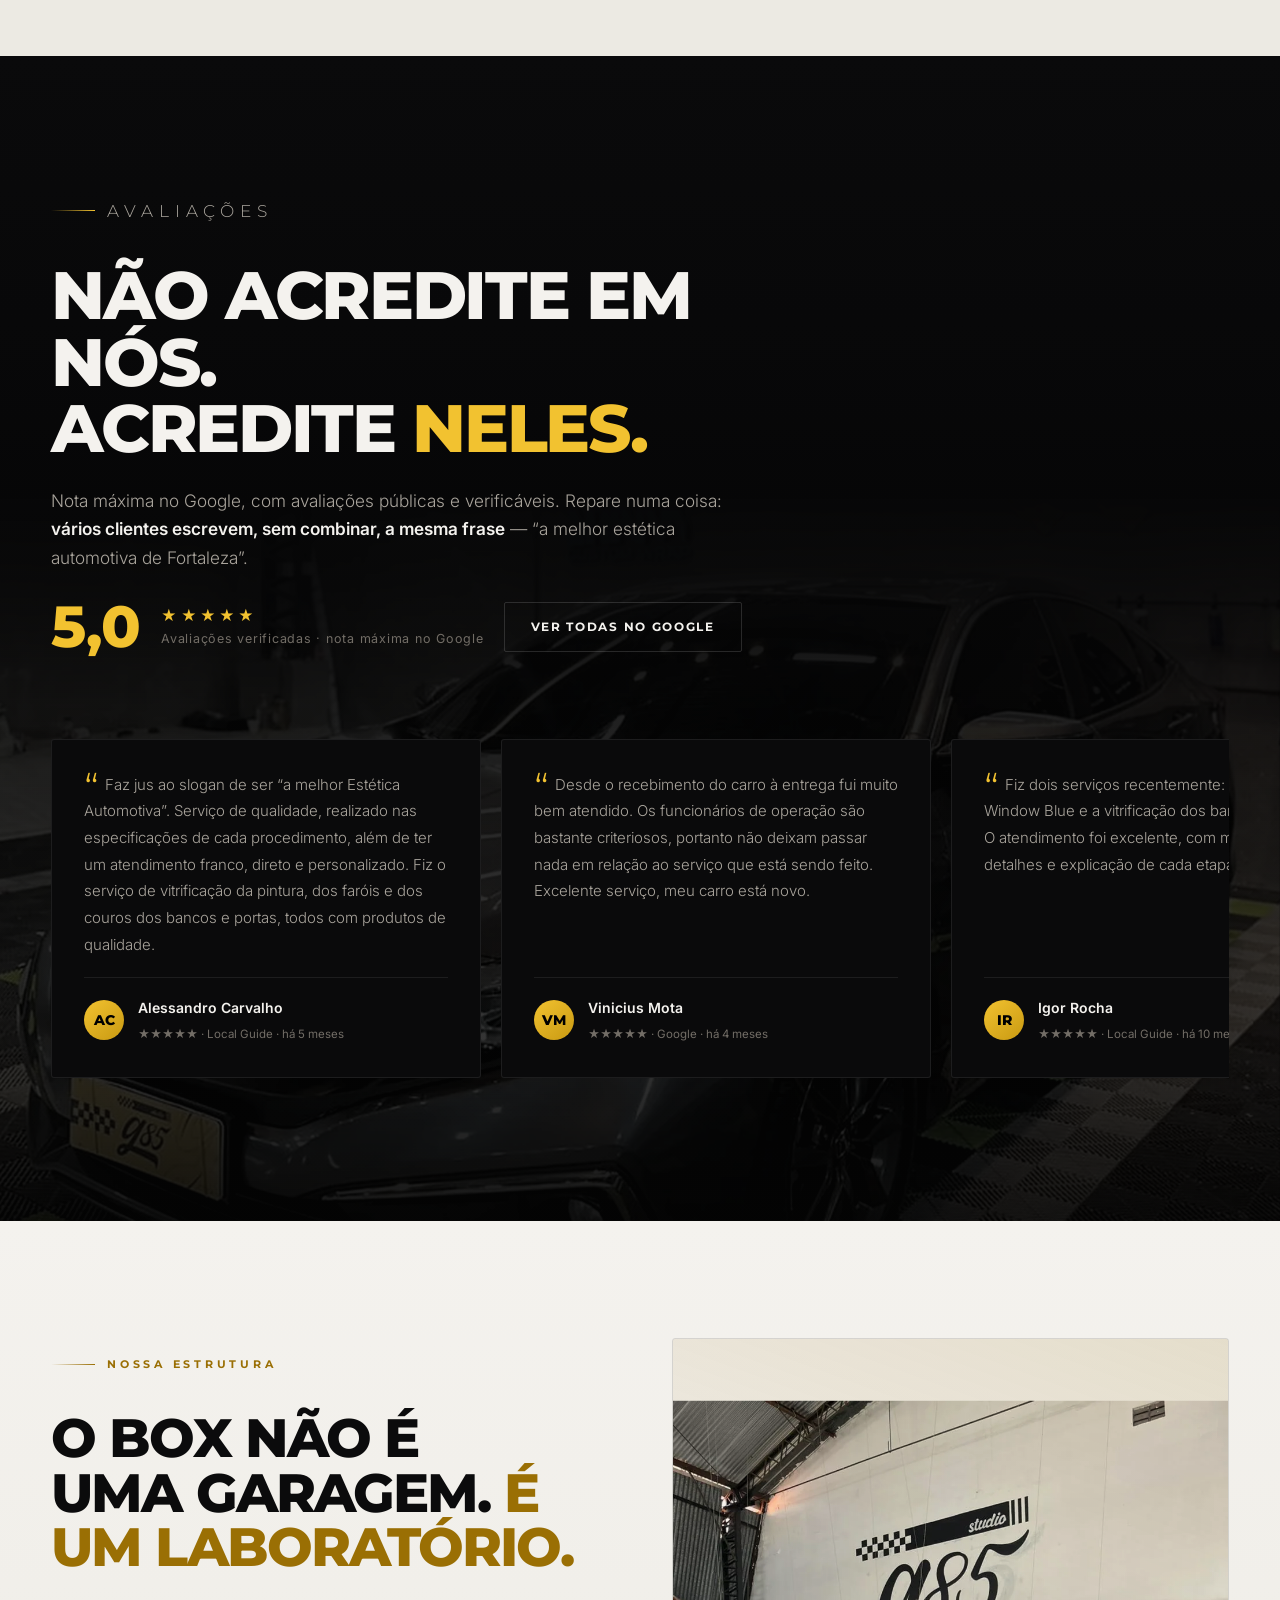
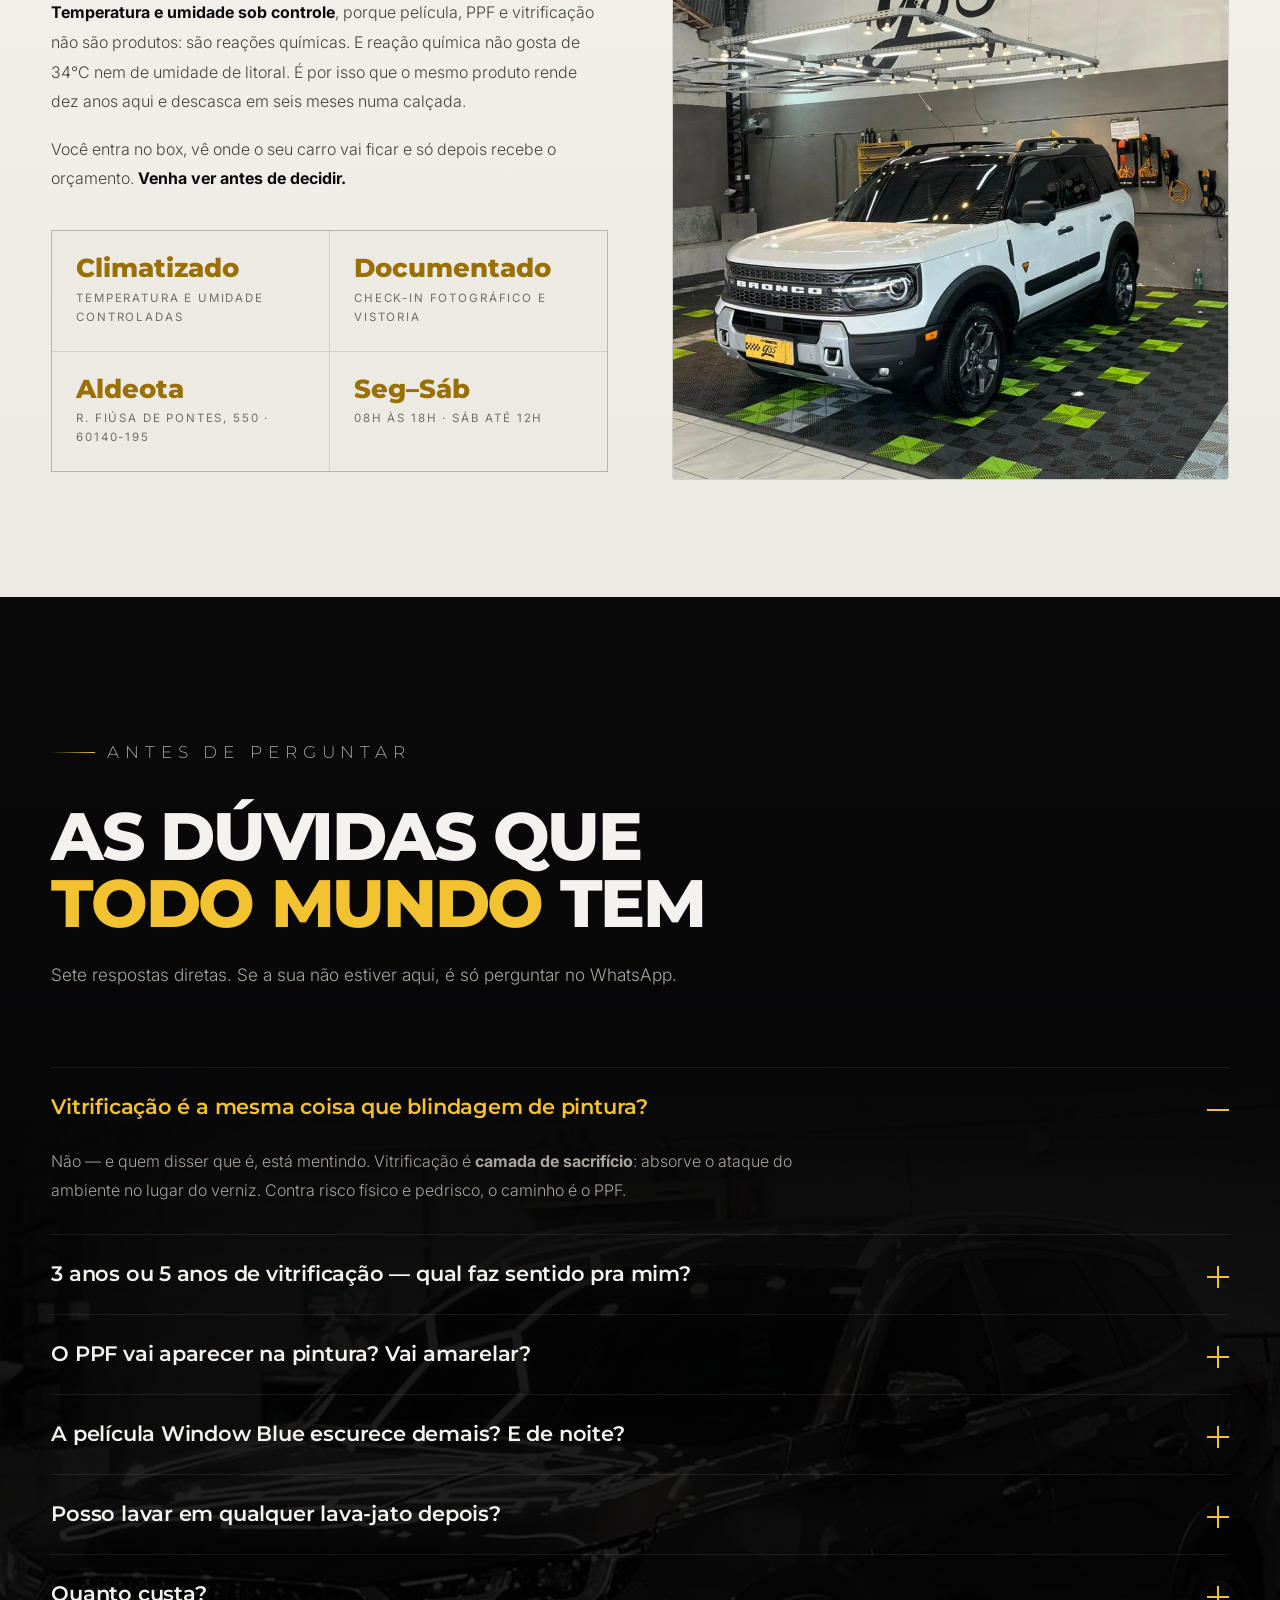
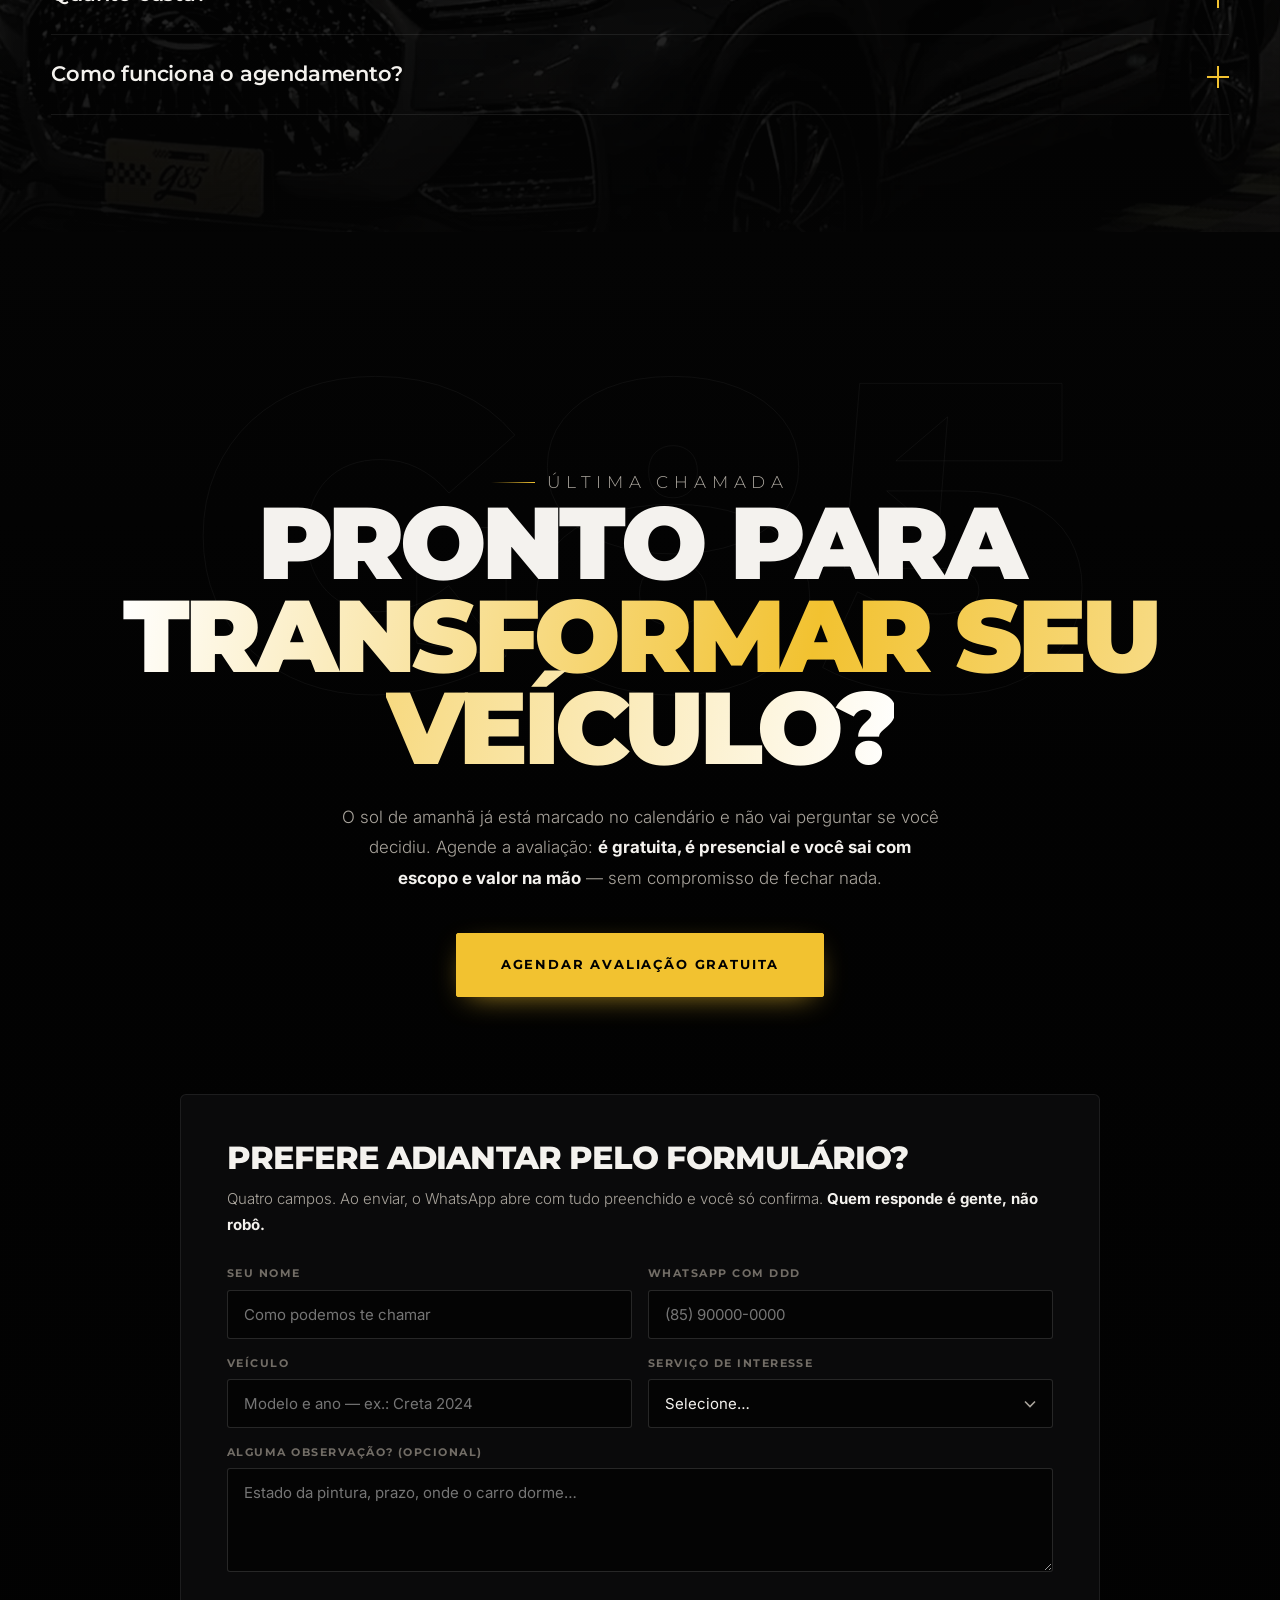
==== commit 624f463d: "Usa fotos de carros como fundo das secoes escuras Quatro fotos da galeria foram recortadas em 16:10 " ====
--- a/index.html
+++ b/index.html
@@ -9,7 +9,7 @@
 <link rel="canonical" href="https://www.studiog85.com/">
 <meta name="robots" content="index,follow,max-image-preview:large,max-snippet:-1,max-video-preview:-1">
 <meta name="author" content="Studio G85">
-<meta name="theme-color" content="#FFFFFF">
+<meta name="theme-color" content="#040404">
 <meta name="geo.region" content="BR-CE">
 <meta name="geo.placename" content="Fortaleza">
 <meta name="geo.position" content="-3.7346515;-38.5139958">
@@ -33,80 +33,87 @@
 <meta name="twitter:description" content="Estética e proteção automotiva na Aldeota, em ambiente climatizado. Avaliação presencial gratuita.">
 <meta name="twitter:image" content="https://www.studiog85.com/assets/galeria/og-studio-g85.jpg">
 
+<link rel="preconnect" href="https://fonts.googleapis.com">
+<link rel="preconnect" href="https://fonts.gstatic.com" crossorigin>
+<link href="https://fonts.googleapis.com/css2?family=Inter:wght@300;400;500;600;700&family=Montserrat:wght@300;400;500;600;700;800;900&family=Dancing+Script:wght@400;600;700&display=swap" rel="stylesheet">
+
 <link rel="stylesheet" href="assets/css/site.css">
 
 <style>
 /* ============================================================
    STUDIO G85 — SISTEMA DE DESIGN
-   Grade suíça: branco, hairline, Helvetica, laranja internacional.
    ============================================================ */
 :root{
-  --paper:#FFFFFF;
-  --paper-2:#F7F7F8;
-  --ink:#111113;
-  --ink-2:#3C3C40;
-  --ink-3:#6E6E73;
-  --ink-4:#9A9AA0;
-  --rule:rgba(0,0,0,.14);
-  --rule-2:rgba(0,0,0,.28);
-  --rule-faint:rgba(0,0,0,.055);
-  --orange:#FF4F00;
-
-  --f:'Helvetica Neue',Helvetica,Arial,'Liberation Sans',sans-serif;
-
-  --shell:min(1280px,92vw);
-  --gut:clamp(20px,3.2vw,44px);
-  --ease:cubic-bezier(.22,1,.36,1);
+  --ink:#040404;
+  --ink-2:#0a0a0b;
+  --ink-3:#111113;
+  --smoke:#1a1a1d;
+  --stage:#0e0e10;
+  --line:rgba(255,255,255,.08);
+  --line-2:rgba(255,255,255,.14);
+  --paper:#f4f2ee;
+  --paper-dim:#a9a49c;
+  --paper-mute:#726d66;
+  --gold:#f2c230;
+  --gold-deep:#c99a12;
+  --blood:#c8102e;
+
+  --f-display:'Montserrat',system-ui,sans-serif;
+  --f-body:'Inter',system-ui,sans-serif;
+  --f-script:'Dancing Script',cursive;
+
+  --shell:min(1240px,92vw);
+  --ease:cubic-bezier(.16,1,.3,1);
+  --ease-io:cubic-bezier(.65,0,.35,1);
 }
 
 *,*::before,*::after{box-sizing:border-box;margin:0;padding:0}
-html{scroll-behavior:smooth;-webkit-text-size-adjust:100%;overflow-x:hidden}
+html{scroll-behavior:smooth;-webkit-text-size-adjust:100%}
 body{
-  background:var(--paper);
-  color:var(--ink);
-  font-family:var(--f);
+  background:var(--ink);
+  color:var(--paper);
+  font-family:var(--f-body);
   font-size:16px;
-  line-height:1.6;
+  line-height:1.65;
   overflow-x:hidden;
   -webkit-font-smoothing:antialiased;
-  font-variant-numeric:tabular-nums;
+  text-rendering:optimizeLegibility;
 }
 img{max-width:100%;display:block}
 a{color:inherit;text-decoration:none}
-::selection{background:var(--orange);color:#fff}
-:focus-visible{outline:2px solid var(--orange);outline-offset:3px}
-
+::selection{background:var(--gold);color:#000}
+
+/* scrollbar */
 ::-webkit-scrollbar{width:10px}
-::-webkit-scrollbar-track{background:var(--paper-2)}
-::-webkit-scrollbar-thumb{background:#c9c9ce}
-::-webkit-scrollbar-thumb:hover{background:var(--ink-3)}
-
-/* ---------- GRADE VISÍVEL (colunas hairline sobre a página) ---------- */
-.gridlines{
-  position:fixed;top:0;bottom:0;left:0;right:0;z-index:3;pointer-events:none;
-  width:var(--shell);margin:0 auto;
-  background-image:repeating-linear-gradient(90deg,var(--rule-faint) 0 1px,transparent 1px calc(100% / 6));
-}
-@media(max-width:860px){.gridlines{display:none}}
+::-webkit-scrollbar-track{background:#000}
+::-webkit-scrollbar-thumb{background:#26262a;border-radius:99px;border:2px solid #000}
+::-webkit-scrollbar-thumb:hover{background:var(--gold-deep)}
+
+/* ---------- GRÃO + VINHETA GLOBAL ---------- */
+.grain{
+  position:fixed;inset:-150%;z-index:9998;pointer-events:none;opacity:.045;
+  background-image:url("data:image/svg+xml,%3Csvg xmlns='http://www.w3.org/2000/svg' width='300' height='300'%3E%3Cfilter id='n'%3E%3CfeTurbulence type='fractalNoise' baseFrequency='.9' numOctaves='4'/%3E%3C/filter%3E%3Crect width='300' height='300' filter='url(%23n)'/%3E%3C/svg%3E");
+  animation:grainShift 8s steps(10) infinite;
+}
+@keyframes grainShift{
+  0%{transform:translate(0,0)}10%{transform:translate(-3%,-4%)}20%{transform:translate(-8%,2%)}
+  30%{transform:translate(4%,-6%)}40%{transform:translate(-3%,7%)}50%{transform:translate(-8%,3%)}
+  60%{transform:translate(6%,0)}70%{transform:translate(0,6%)}80%{transform:translate(3%,10%)}
+  90%{transform:translate(-6%,4%)}100%{transform:translate(4%,-2%)}
+}
+.vignette{position:fixed;inset:0;z-index:9997;pointer-events:none;
+  background:radial-gradient(125% 95% at 50% 45%,transparent 55%,rgba(0,0,0,.26) 100%)}
 
 /* ---------- BARRA DE PROGRESSO ---------- */
 .progress{position:fixed;top:0;left:0;height:2px;width:100%;z-index:9999;
-  background:var(--orange);transform:scaleX(0);transform-origin:0 50%}
-
-/* ---------- ÍNDICE FIXO (folios) ---------- */
-.folionav{
-  position:fixed;left:16px;top:50%;transform:translateY(-50%);
-  z-index:600;display:flex;flex-direction:column;gap:11px;
-}
-.folionav a{
-  font-size:10px;font-weight:700;letter-spacing:.06em;color:var(--ink-4);
-  display:flex;align-items:center;gap:7px;transition:color .25s;
-}
-.folionav a::before{content:'';width:7px;height:1px;background:var(--rule-2);transition:width .3s var(--ease),background .25s}
-.folionav a:hover{color:var(--ink)}
-.folionav a.on{color:var(--orange)}
-.folionav a.on::before{width:16px;background:var(--orange)}
-@media(max-width:1200px){.folionav{display:none}}
+  background:linear-gradient(90deg,var(--gold),#fff);transform:scaleX(0);transform-origin:0 50%;
+  box-shadow:0 0 18px rgba(242,194,48,.7)}
+
+/* ---------- LUZ QUE SEGUE O MOUSE ---------- */
+.spotlight{position:fixed;width:620px;height:620px;border-radius:50%;z-index:1;pointer-events:none;
+  background:radial-gradient(circle,rgba(242,194,48,.09),transparent 65%);
+  filter:blur(28px);transform:translate3d(-50%,-50%,0);opacity:0;transition:opacity .6s}
+body.pointer-fine .spotlight{opacity:1}
 
 /* ============================================================
    NAV
@@ -114,584 +121,891 @@
 .nav{
   position:fixed;top:0;left:0;right:0;z-index:900;
   display:flex;align-items:center;justify-content:space-between;
-  padding:20px calc((100vw - var(--shell)) / 2);
-  background:var(--paper);
+  padding:22px calc((100vw - var(--shell))/2);
+  transition:padding .5s var(--ease),background .5s var(--ease),border-color .5s;
   border-bottom:1px solid transparent;
-  transition:padding .35s var(--ease),border-color .35s;
-}
-.nav.stuck{padding:12px calc((100vw - var(--shell)) / 2);border-bottom-color:var(--rule)}
-.nav__logo{height:46px;position:relative;z-index:2;width:auto;filter:invert(1);transition:height .35s var(--ease)}
-.nav.stuck .nav__logo{height:38px}
-.nav__links{display:flex;gap:26px;align-items:center;position:absolute;left:50%;transform:translateX(-50%)}
+}
+.nav.stuck{
+  padding:12px calc((100vw - var(--shell))/2);
+  background:rgba(4,4,4,.78);
+  backdrop-filter:blur(22px) saturate(160%);
+  -webkit-backdrop-filter:blur(22px) saturate(160%);
+  border-bottom-color:var(--line);
+}
+.nav__logo{height:42px;width:auto;transition:height .5s var(--ease);filter:drop-shadow(0 2px 14px rgba(0,0,0,.6))}
+.nav.stuck .nav__logo{height:32px}
+.nav__links{display:flex;gap:34px;align-items:center;
+  position:absolute;left:50%;transform:translateX(-50%)}
 .nav__links a{
-  font-size:11px;font-weight:700;letter-spacing:.14em;text-transform:uppercase;
-  color:var(--ink-3);padding:6px 0;position:relative;transition:color .25s;
-}
-.nav__links a::after{content:'';position:absolute;left:0;bottom:0;height:2px;width:100%;background:var(--orange);
-  transform:scaleX(0);transform-origin:0 50%;transition:transform .3s var(--ease)}
-.nav__links a:hover{color:var(--ink)}
-.nav__links a:hover::after{transform:scaleX(1)}
+  font-family:var(--f-display);font-size:11.5px;font-weight:600;letter-spacing:.16em;
+  text-transform:uppercase;color:var(--paper-dim);position:relative;padding:6px 0;transition:color .35s;
+}
+.nav__links a::after{
+  content:'';position:absolute;left:0;bottom:0;height:1px;width:100%;background:var(--gold);
+  transform:scaleX(0);transform-origin:100% 50%;transition:transform .5s var(--ease);
+}
+.nav__links a:hover{color:var(--paper)}
+.nav__links a:hover::after{transform:scaleX(1);transform-origin:0 50%}
 
 .btn{
-  display:inline-flex;align-items:center;gap:10px;cursor:pointer;
-  font-family:var(--f);font-size:12px;font-weight:700;letter-spacing:.12em;text-transform:uppercase;
-  padding:14px 24px;border:1px solid var(--orange);background:var(--orange);color:#fff;
-  border-radius:0;white-space:nowrap;transition:background .25s,color .25s,border-color .25s;
-}
-.btn:hover{background:var(--ink);border-color:var(--ink);color:#fff}
-.btn--ghost{background:transparent;color:var(--ink);border-color:var(--ink)}
-.btn--ghost:hover{background:var(--ink);color:#fff}
-.btn--nav{padding:11px 18px}
+  display:inline-flex;align-items:center;gap:10px;position:relative;overflow:hidden;
+  font-family:var(--f-display);font-size:12px;font-weight:700;letter-spacing:.14em;text-transform:uppercase;
+  padding:14px 26px;border-radius:2px;border:1px solid var(--gold);color:#000;background:var(--gold);
+  transition:transform .4s var(--ease),box-shadow .4s var(--ease),color .4s;
+  box-shadow:0 8px 30px -12px rgba(242,194,48,.8);
+  white-space:nowrap;cursor:pointer;
+}
+.btn::before{content:'';position:absolute;inset:0;background:#fff;transform:translateY(101%);transition:transform .5s var(--ease);z-index:-1}
+.btn:hover{transform:translateY(-3px);box-shadow:0 16px 40px -14px rgba(242,194,48,.9)}
+.btn:hover::before{transform:translateY(0)}
+.btn--ghost{background:transparent;color:var(--paper);border-color:var(--line-2);box-shadow:none}
+.btn--ghost::before{background:var(--paper)}
+.btn--ghost:hover{color:#000;border-color:var(--paper)}
+.btn span{position:relative;z-index:2}
+
+/* botão pílula (nav) — no espírito da referência */
+.btn--pill{
+  background:transparent;color:var(--paper);border:1px solid rgba(255,255,255,.26);
+  border-radius:99px;padding:12px 26px;box-shadow:none;
+  font-size:12px;font-weight:600;letter-spacing:.06em;text-transform:none;
+}
+.btn--pill::before{background:var(--paper)}
+.btn--pill:hover{color:#000;border-color:var(--paper);transform:translateY(-2px);box-shadow:none}
 
 .nav__burger{display:none;flex-direction:column;gap:5px;background:none;border:0;cursor:pointer;padding:8px}
-.nav__burger i{display:block;width:24px;height:2px;background:var(--ink);transition:transform .3s var(--ease),opacity .2s}
+.nav__burger i{display:block;width:24px;height:2px;background:var(--paper);transition:transform .4s var(--ease),opacity .3s}
 .nav__burger.open i:nth-child(1){transform:translateY(7px) rotate(45deg)}
 .nav__burger.open i:nth-child(2){opacity:0}
 .nav__burger.open i:nth-child(3){transform:translateY(-7px) rotate(-45deg)}
 
-@media(max-width:1180px){
-  .nav__links{
-    position:fixed;top:0;left:0;right:0;bottom:0;background:var(--paper);
-    flex-direction:column;justify-content:center;align-items:flex-start;gap:0;
-    padding:0 calc((100vw - var(--shell)) / 2);transform:none;
-    clip-path:inset(0 0 100% 0);transition:clip-path .45s var(--ease);
-  }
-  .nav__links.open{clip-path:inset(0 0 0 0)}
-  .nav__links a{font-size:19px;letter-spacing:.02em;text-transform:none;font-weight:500;color:var(--ink);
-    width:100%;padding:18px 0;border-bottom:1px solid var(--rule)}
-  .nav__burger{display:flex;position:relative;z-index:2}
-  .nav .btn--nav{
-    position:fixed;left:calc((100vw - var(--shell)) / 2);bottom:56px;z-index:901;
-    opacity:0;visibility:hidden;transition:opacity .3s var(--ease) .1s,visibility .3s;
-  }
-  .nav__links.open ~ .btn--nav{opacity:1;visibility:visible}
-}
 
 /* ============================================================
    HERO
    ============================================================ */
-.hero{padding:calc(84px + clamp(28px,6vh,72px)) 0 0;background:var(--paper)}
-.hero__stage{width:var(--shell);margin:0 auto}
-.hero__grid{display:grid;grid-template-columns:1fr minmax(0,46%);gap:var(--gut);align-items:end;
-  padding-bottom:clamp(30px,5vh,54px)}
-@media(max-width:900px){.hero__grid{grid-template-columns:1fr;align-items:start}}
-
+/* palco: moldura arredondada sobre fundo grafite */
+.hero{background:#020203;min-height:min(100svh,var(--heroH,100svh));display:flex}
+.hero__stage{
+  position:relative;flex:1;display:flex;align-items:center;
+  overflow:hidden;isolation:isolate;
+  padding:clamp(112px,14vh,160px) 0 clamp(88px,11vh,120px);
+  background:#020203;
+}
+
+/* foto de fundo: carro à direita, parede vazia à esquerda para o texto */
+.hero__bg{position:absolute;inset:0;z-index:0;overflow:hidden}
+.hero__bgInner{position:absolute;inset:0}
+.hero__bg img,.hero__bg video{
+  width:100%;height:100%;object-fit:cover;object-position:center;
+  filter:contrast(1.03) brightness(1.01) saturate(1.05);
+  display:block;
+}
+/* o vídeo entra por cima do poster com um fade quando começa a tocar */
+.hero__bg video{position:absolute;inset:0;opacity:0;transition:opacity 1.1s var(--ease)}
+.hero__bg video.ready{opacity:1}
+/* scrim direcional: apaga a esquerda, preserva o carro à direita */
+.hero__stage::after{
+  content:'';position:absolute;inset:0;z-index:1;pointer-events:none;
+  background:
+    linear-gradient(90deg,rgba(2,2,3,.9) 0%,rgba(2,2,3,.66) 22%,rgba(2,2,3,.26) 42%,transparent 58%),
+    linear-gradient(180deg,rgba(2,2,3,.52) 0%,transparent 24%),
+    linear-gradient(0deg,rgba(2,2,3,.6) 0%,transparent 26%);
+}
+@media(max-width:900px){
+  .hero__bg img,.hero__bg video{object-position:70% 60%}
+  .hero__stage::after{
+    background:
+      linear-gradient(180deg,rgba(2,2,3,.86) 0%,rgba(2,2,3,.6) 40%,rgba(2,2,3,.2) 60%,rgba(2,2,3,.82) 100%);
+  }
+}
+
+/* conteúdo alinhado à esquerda, na mesma coluna da logo do nav */
+.hero__content{position:relative;z-index:3;width:var(--shell);margin:0 auto;text-align:left}
+.hero__content>*{max-width:min(660px,92%)}
 .eyebrow{
-  display:flex;align-items:center;gap:12px;
-  font-size:11px;font-weight:700;letter-spacing:.2em;text-transform:uppercase;color:var(--ink-3);
-}
-.eyebrow::before{content:'';width:10px;height:10px;background:var(--orange);flex:0 0 auto}
+  display:inline-flex;align-items:center;gap:12px;margin-bottom:22px;
+  font-family:var(--f-display);font-size:11px;font-weight:700;letter-spacing:.34em;text-transform:uppercase;
+  color:var(--gold);
+}
+.eyebrow::before{content:'';width:44px;height:1px;background:linear-gradient(90deg,transparent,var(--gold))}
+/* variação da hero: neutra e centralizada */
+.hero .eyebrow{margin-bottom:26px;font-size:10.5px;font-weight:600;letter-spacing:.32em;color:var(--paper-mute)}
+.hero .eyebrow::before{width:34px;background:linear-gradient(90deg,transparent,rgba(255,255,255,.4))}
+.hero .eyebrow::after{content:'';width:34px;height:1px;background:linear-gradient(270deg,transparent,rgba(255,255,255,.4))}
+
+.hero__logo{
+  height:clamp(58px,8.4vw,104px);width:auto;margin-bottom:clamp(20px,2.6vw,32px);
+  filter:
+    drop-shadow(0 0 16px rgba(0,0,0,.55))
+    drop-shadow(0 0 46px rgba(0,0,0,.4))
+    drop-shadow(0 8px 26px rgba(0,0,0,.3));
+}
+
+/* >>> EXPERIMENTO: logo à direita do texto (apenas desktop) <<< */
+@media(min-width:761px){
+  .hero__content{display:flex;align-items:center;gap:clamp(32px,5vw,76px)}
+  .hero__content>*{max-width:none}
+  .hero__txt{flex:1 1 0;min-width:0;max-width:660px}
+  .hero__logo{
+    order:2;flex:0 0 clamp(285px,31%,440px);
+    width:clamp(285px,31%,440px);height:auto;margin-bottom:0;
+    transform:translateX(clamp(0px,2vw,32px));
+  }
+}
+/* >>> FIM DO EXPERIMENTO <<< */
 
 h1.hero__title{
-  font-size:clamp(2.3rem,5.6vw,4.6rem);font-weight:700;line-height:1.02;letter-spacing:-.04em;
-  margin-top:26px;text-wrap:balance;
-}
-h1.hero__title em{font-style:normal;color:var(--orange);display:block}
-.hero__sub{margin-top:26px;max-width:44ch;font-size:clamp(1rem,1.3vw,1.15rem);color:var(--ink-2);line-height:1.55}
-.hero__sub b{font-weight:700;color:var(--ink)}
-.hero__cta{display:flex;flex-wrap:wrap;gap:14px;margin-top:32px;align-items:center}
+  font-family:var(--f-display);font-weight:300;
+  font-size:clamp(2.05rem,4.9vw,3.75rem);line-height:1.12;letter-spacing:-.032em;
+  color:#fff;text-shadow:0 4px 40px rgba(0,0,0,.7);
+  text-wrap:balance;
+}
+/* segunda linha manuscrita, como no site.
+   display:block + line-height folgado para os descendentes (q, ç, p)
+   caberem dentro da máscara de reveal (.lines span{overflow:hidden}) */
+h1.hero__title em{
+  font-family:var(--f-script);font-style:italic;font-weight:600;color:var(--gold);
+  font-size:1.06em;line-height:1.34;display:block;
+  margin-top:.16em;padding-top:.04em;
+  text-wrap:balance;
+}
+
+.hero__sub{
+  margin:24px 0 0;max-width:46ch;font-weight:300;line-height:1.7;
+  font-size:clamp(1rem,1.35vw,1.12rem);color:#a29d94;
+  text-shadow:0 2px 22px rgba(0,0,0,.8);
+  text-wrap:pretty;
+}
+.hero__sub b{color:#d5d1c9;font-weight:400}
+
+.hero__cta{display:flex;flex-wrap:wrap;gap:14px;margin-top:34px;align-items:center}
+.hero__cta .btn{padding:15px 30px}
 
 .link-cta{
-  display:inline-flex;align-items:center;gap:8px;position:relative;
-  font-size:13px;font-weight:700;letter-spacing:.08em;text-transform:uppercase;
-  border-bottom:2px solid var(--orange);padding-bottom:4px;transition:color .25s;
-}
-.link-cta svg{width:12px;height:12px;transition:transform .3s var(--ease)}
-.link-cta:hover{color:var(--orange)}
-.link-cta:hover svg{transform:translate(3px,-3px)}
-
-.hero__logo{width:clamp(128px,16vw,200px);height:auto;filter:invert(1);margin-bottom:14px}
-
-/* moldura de mídia da hero */
-.hero__media{position:relative;border:1px solid var(--rule);aspect-ratio:4/3;overflow:hidden;background:var(--paper-2)}
-.hero__bg,.hero__bgInner{position:absolute;inset:0}
-.hero__bg img,.hero__bg video{width:100%;height:100%;object-fit:cover;display:block}
-.hero__bg video{position:absolute;inset:0;opacity:0;transition:opacity .8s var(--ease)}
-.hero__bg video.ready{opacity:1}
-.hero__cap{
-  display:flex;justify-content:space-between;gap:16px;margin-top:10px;
-  font-size:10.5px;letter-spacing:.14em;text-transform:uppercase;color:var(--ink-3);
-}
-
-/* faixa de dados sob a hero */
-.herofacts{
-  width:var(--shell);margin:0 auto;border-top:1px solid var(--ink);
-  display:grid;grid-template-columns:repeat(4,1fr);
-}
-.herofacts div{padding:22px var(--gut) 22px 0;border-right:1px solid var(--rule)}
-.herofacts div:last-child{border-right:0}
-.herofacts b{display:block;font-size:clamp(1.5rem,2.6vw,2.2rem);font-weight:700;letter-spacing:-.03em;line-height:1}
-.herofacts span{display:block;margin-top:8px;font-size:11px;letter-spacing:.1em;text-transform:uppercase;color:var(--ink-3)}
-@media(max-width:860px){
-  .herofacts{grid-template-columns:1fr 1fr}
-  .herofacts div{padding:18px 14px 18px 0}
-  .herofacts div:nth-child(2n){border-right:0}
-  .herofacts div:nth-child(-n+2){border-bottom:1px solid var(--rule)}
-}
-.scrollhint{display:none}
-
-/* ---------- MARQUEE ---------- */
-.marquee{border-top:1px solid var(--ink);border-bottom:1px solid var(--ink);overflow:hidden;padding:12px 0;position:relative;z-index:5;margin-top:clamp(50px,7vh,90px)}
-.marquee__track{display:flex;width:max-content;animation:slide 38s linear infinite}
+  display:inline-flex;align-items:center;gap:10px;margin-top:38px;position:relative;
+  font-family:var(--f-display);font-size:14px;font-weight:500;letter-spacing:.01em;color:#fff;
+}
+.link-cta svg{width:13px;height:13px;transition:transform .5s var(--ease)}
+.link-cta::after{content:'';position:absolute;left:0;bottom:-7px;height:1px;width:100%;
+  background:rgba(255,255,255,.45);transform:scaleX(0);transform-origin:100% 50%;
+  transition:transform .6s var(--ease)}
+.link-cta:hover::after{transform:scaleX(1);transform-origin:0 50%}
+.link-cta:hover svg{transform:translate(4px,-4px)}
+
+.scrollhint{position:absolute;bottom:22px;left:calc((100% - var(--shell))/2);z-index:4;
+  display:flex;flex-direction:column;align-items:flex-start;gap:10px;
+  font-size:9.5px;letter-spacing:.3em;text-transform:uppercase;color:#615c55}
+.scrollhint i{display:block;width:1px;height:44px;background:linear-gradient(180deg,rgba(255,255,255,.5),transparent);
+  animation:drop 2.2s var(--ease-io) infinite}
+@keyframes drop{0%{transform:scaleY(0);transform-origin:0 0}45%{transform:scaleY(1);transform-origin:0 0}
+  55%{transform:scaleY(1);transform-origin:0 100%}100%{transform:scaleY(0);transform-origin:0 100%}}
+
+/* ============================================================
+   MARQUEE / FAIXA QUADRICULADA
+   ============================================================ */
+.checker{height:16px;width:100%;
+  background:
+    repeating-conic-gradient(#fff 0 25%,#0a0a0a 0 50%) 0 0/16px 16px;
+  opacity:.9}
+.marquee{background:var(--gold);color:#000;overflow:hidden;padding:13px 0;position:relative;z-index:5}
+.marquee__track{display:flex;gap:0;width:max-content;animation:slide 32s linear infinite}
 .marquee:hover .marquee__track{animation-play-state:paused}
+@keyframes slide{to{transform:translateX(-50%)}}
 .marquee span{
-  display:flex;align-items:center;gap:26px;padding:0 26px;
-  font-size:11.5px;font-weight:700;letter-spacing:.18em;text-transform:uppercase;white-space:nowrap;
-}
-.marquee span::after{content:'';width:6px;height:6px;background:var(--orange);flex:0 0 auto}
-@keyframes slide{to{transform:translateX(-50%)}}
+  font-family:var(--f-display);font-weight:800;font-size:12.5px;letter-spacing:.2em;text-transform:uppercase;
+  padding:0 26px;display:inline-flex;align-items:center;gap:26px;white-space:nowrap;
+}
+.marquee span::after{content:'';width:6px;height:6px;background:#000;transform:rotate(45deg)}
 
 /* ============================================================
    ESTRUTURA DE SEÇÃO
    ============================================================ */
-.shell{width:var(--shell);margin:0 auto;position:relative}
-.pad{padding:clamp(72px,10vh,128px) 0;border-top:1px solid var(--ink);position:relative}
-.pad.light{background:var(--paper-2)}
-.sechead{display:grid;grid-template-columns:80px 1fr;gap:var(--gut);margin-bottom:clamp(40px,5.5vw,72px)}
-@media(max-width:700px){.sechead{grid-template-columns:1fr;gap:18px}}
-.folio{font-size:11px;font-weight:700;letter-spacing:.08em;color:var(--orange);padding-top:5px}
+section{position:relative}
+.shell{width:var(--shell);margin:0 auto}
+.pad{padding:clamp(90px,13vh,160px) 0}
+.sechead{margin-bottom:clamp(46px,6vw,80px);max-width:72ch}
 .sechead h2{
-  font-size:clamp(1.9rem,4.4vw,3.3rem);font-weight:700;line-height:1.02;letter-spacing:-.035em;
-  margin-top:18px;max-width:20ch;text-wrap:balance;
-}
-.sechead h2 em{font-style:normal;color:var(--orange)}
-.sechead>div>p:not(.eyebrow){margin-top:20px;color:var(--ink-2);font-size:1.02rem;max-width:58ch;line-height:1.6}
-.sechead p b{font-weight:700;color:var(--ink)}
-.ghostnum{display:none}
-
-/* ---------- REVELAÇÕES ---------- */
-.r{opacity:0;transform:translateY(26px);transition:opacity .7s var(--ease),transform .8s var(--ease)}
+  font-family:var(--f-display);font-weight:800;text-transform:uppercase;
+  font-size:clamp(2rem,5.2vw,4.2rem);line-height:1;letter-spacing:-.035em;margin-top:16px;
+}
+.sechead h2 em{font-style:normal;color:var(--gold)}
+.sechead p{margin-top:24px;color:var(--paper-dim);font-size:clamp(1rem,1.35vw,1.14rem);font-weight:300;max-width:62ch}
+.sechead p b{color:var(--paper);font-weight:600}
+
+/* número gigante de fundo */
+.ghostnum{
+  position:absolute;font-family:var(--f-display);font-weight:900;font-size:clamp(14rem,34vw,30rem);
+  line-height:.75;color:transparent;-webkit-text-stroke:1px rgba(255,255,255,.045);
+  pointer-events:none;user-select:none;z-index:0;
+}
+
+/* ============================================================
+   REVEALS
+   ============================================================ */
+.r{opacity:0;transform:translateY(46px);transition:opacity 1s var(--ease),transform 1.1s var(--ease)}
 .r.in{opacity:1;transform:none}
-.r-l{opacity:0;transform:translateX(-28px);transition:opacity .7s var(--ease),transform .8s var(--ease)}
-.r-l.in{opacity:1;transform:none}
-.r-r{opacity:0;transform:translateX(28px);transition:opacity .7s var(--ease),transform .8s var(--ease)}
-.r-r.in{opacity:1;transform:none}
-.r-s{opacity:0;transform:translateY(18px);transition:opacity .7s var(--ease),transform .8s var(--ease)}
-.r-s.in{opacity:1;transform:none}
-.lines span{display:block;overflow:hidden;padding-bottom:.14em;margin-bottom:-.14em}
-.lines span i{display:block;font-style:inherit;transform:translateY(105%);transition:transform .9s var(--ease)}
+.r-l{opacity:0;transform:translateX(-56px)}
+.r-l.in{opacity:1;transform:none;transition:opacity 1s var(--ease),transform 1.1s var(--ease)}
+.r-r{opacity:0;transform:translateX(56px)}
+.r-r.in{opacity:1;transform:none;transition:opacity 1s var(--ease),transform 1.1s var(--ease)}
+.r-s{opacity:0;transform:scale(1.09)}
+.r-s.in{opacity:1;transform:none;transition:opacity 1.2s var(--ease),transform 1.5s var(--ease)}
+/* revelação por linha de texto */
+.lines span{display:block;overflow:hidden}
+.lines span i{display:block;font-style:inherit;transform:translateY(105%);transition:transform 1.1s var(--ease)}
 .lines.in span i{transform:none}
-.lines.in span:nth-child(2) i{transition-delay:.08s}
-.lines.in span:nth-child(3) i{transition-delay:.16s}
-@media(max-width:900px){
-  .r-l,.r-r{transform:translateY(26px)}
-}
-@media(prefers-reduced-motion:reduce){
-  .r,.r-l,.r-r,.r-s{opacity:1;transform:none;transition:none}
-  .lines span i{transform:none}
-  .marquee__track{animation:none}
-}
+.lines.in span:nth-child(2) i{transition-delay:.09s}
+.lines.in span:nth-child(3) i{transition-delay:.18s}
+.lines.in span:nth-child(4) i{transition-delay:.27s}
 
 /* ============================================================
-   SOBRE
+   MANIFESTO (SOBRE)
    ============================================================ */
-.manifesto{display:grid;grid-template-columns:1fr minmax(0,34%);gap:var(--gut);align-items:start}
+#sobre{background:linear-gradient(180deg,var(--ink) 0%,var(--ink-2) 100%)}
+.manifesto{display:grid;grid-template-columns:1.05fr .95fr;gap:clamp(40px,6vw,86px);align-items:center}
 @media(max-width:900px){.manifesto{grid-template-columns:1fr}}
-.manifesto__txt{max-width:62ch}
-.manifesto__txt p{color:var(--ink-2);margin-top:20px;font-size:1.03rem;line-height:1.65}
-.manifesto__txt p:first-child{margin-top:0}
-.manifesto__txt p b{color:var(--ink);font-weight:700}
-.manifesto__txt p mark{background:none;color:var(--orange);font-weight:700}
-.vpres{position:relative;border:1px solid var(--rule);overflow:hidden;background:var(--paper-2)}
-.vpres video{width:100%;max-height:620px;object-fit:cover;display:block}
-.vsound{
-  position:absolute;left:0;bottom:0;display:inline-flex;align-items:center;gap:8px;cursor:pointer;
-  background:var(--orange);color:#fff;border:0;padding:11px 16px;
-  font-family:var(--f);font-size:11px;font-weight:700;letter-spacing:.12em;text-transform:uppercase;
-}
-.vsound:hover{background:var(--ink)}
-.vsound svg{width:16px;height:16px;fill:currentColor;stroke:currentColor}
-.vsound__on{display:none}
-.vsound[aria-pressed="true"] .vsound__on{display:block}
-.vsound[aria-pressed="true"] .vsound__off{display:none}
-
-.values{display:grid;grid-template-columns:repeat(4,1fr);margin-top:clamp(48px,6vw,80px);border-top:1px solid var(--ink)}
-@media(max-width:900px){.values{grid-template-columns:1fr 1fr}}
-@media(max-width:560px){.values{grid-template-columns:1fr}}
-.value{padding:26px var(--gut) 26px 0;border-right:1px solid var(--rule)}
-.value:last-child{border-right:0}
-.value h4{font-size:13px;font-weight:700;letter-spacing:.1em;text-transform:uppercase;margin-bottom:12px}
-.value p{font-size:14px;color:var(--ink-3);line-height:1.6}
-@media(max-width:900px){
-  .value{padding-right:20px}
-  .value:nth-child(2n){border-right:0}
-  .value:nth-child(-n+2){border-bottom:1px solid var(--rule);padding-bottom:26px}
-}
-@media(max-width:560px){
-  .value{border-right:0;border-bottom:1px solid var(--rule);padding:22px 0}
-  .value:last-child{border-bottom:0}
-}
+.manifesto__txt p{color:var(--paper-dim);font-weight:300;margin-top:22px;font-size:1.03rem;line-height:1.85}
+.manifesto__txt p b{color:var(--paper);font-weight:600}
+.manifesto__txt p mark{background:none;color:var(--gold);font-weight:600}
+
+.manifesto__media{position:relative}
+.manifesto__media img{border-radius:3px;filter:grayscale(.15) contrast(1.06);will-change:transform}
+.frame{position:relative;overflow:hidden;border:1px solid var(--line);border-radius:3px}
+.frame::after{content:'';position:absolute;inset:0;background:linear-gradient(200deg,rgba(242,194,48,.14),transparent 55%);mix-blend-mode:overlay}
+.badge-float{
+  position:absolute;right:-14px;bottom:-24px;background:var(--ink-3);border:1px solid var(--line-2);
+  padding:20px 24px;border-radius:3px;backdrop-filter:blur(10px);
+  box-shadow:0 30px 70px -30px #000;max-width:260px;
+}
+.badge-float strong{display:block;font-family:var(--f-display);font-size:2.2rem;font-weight:800;color:var(--gold);line-height:1}
+.badge-float span{font-size:11px;letter-spacing:.13em;text-transform:uppercase;color:var(--paper-dim);display:block;margin-top:6px}
+
+/* valores */
+.values{display:grid;grid-template-columns:repeat(4,1fr);gap:1px;margin-top:clamp(60px,8vw,100px);background:var(--line)}
+@media(max-width:900px){.values{grid-template-columns:repeat(2,1fr)}}
+@media(max-width:520px){.values{grid-template-columns:1fr}}
+.value{background:var(--ink-2);padding:36px 28px;position:relative;transition:background .6s var(--ease)}
+.value:hover{background:var(--ink-3)}
+.value::before{content:'';position:absolute;top:0;left:0;height:2px;width:100%;background:var(--gold);
+  transform:scaleX(0);transform-origin:0 50%;transition:transform .7s var(--ease)}
+.value:hover::before{transform:scaleX(1)}
+.value h4{font-family:var(--f-display);font-size:13px;font-weight:700;letter-spacing:.14em;text-transform:uppercase;margin-bottom:12px}
+.value p{font-size:14px;color:var(--paper-mute);font-weight:300;line-height:1.7}
+.value::after{content:'';display:block;width:26px;height:2px;background:var(--gold);
+  margin-bottom:20px;opacity:.75;transition:width .6s var(--ease)}
+.value:hover::after{width:44px;opacity:1}
 
 /* ============================================================
    SERVIÇOS
    ============================================================ */
-.svc{border-top:1px solid var(--rule)}
-.svc:last-of-type{border-bottom:1px solid var(--rule)}
+#servicos{background:var(--ink-2);overflow:hidden}
+.svc{border-top:1px solid var(--line);position:relative;z-index:2}
+.svc:last-of-type{border-bottom:1px solid var(--line)}
 .svc__head{
-  display:grid;grid-template-columns:80px 1fr auto;align-items:baseline;gap:var(--gut);
-  padding:26px 0;cursor:pointer;
-}
-@media(max-width:700px){.svc__head{grid-template-columns:1fr auto;gap:14px}}
-.svc__head::before{
-  content:counter(svc,decimal-leading-zero);counter-increment:svc;
-  font-size:11px;font-weight:700;color:var(--ink-4);letter-spacing:.08em;
-}
-@media(max-width:700px){.svc__head::before{display:none}}
-#servicos .shell{counter-reset:svc}
-.svc__ttl{font-size:clamp(1.25rem,2.6vw,2rem);font-weight:700;letter-spacing:-.03em;line-height:1.1;transition:color .25s}
-.svc:hover .svc__ttl,.svc.open .svc__ttl{color:var(--orange)}
-.svc__tag{font-size:10.5px;font-weight:700;letter-spacing:.16em;text-transform:uppercase;color:var(--ink-3);
-  border:1px solid var(--rule);padding:5px 10px;white-space:nowrap}
-.svc.open .svc__tag{border-color:var(--orange);color:var(--orange)}
-.svc__body{max-height:0;overflow:hidden;transition:max-height .6s var(--ease)}
-.svc.open .svc__body{max-height:1000px}
-.svc__inner{display:grid;grid-template-columns:80px 1fr 1fr;gap:var(--gut);padding-bottom:40px}
-@media(max-width:900px){.svc__inner{grid-template-columns:1fr}}
-.svc__copy{grid-column:2}
-@media(max-width:900px){.svc__copy{grid-column:auto}}
-.svc__copy p{color:var(--ink-2);line-height:1.65}
-.svc__copy p+p{margin-top:14px}
-.svc__copy strong{color:var(--ink);font-weight:700}
-.svc__copy .warn{margin-top:18px;border-left:2px solid var(--orange);padding:2px 0 2px 14px;font-size:13.5px;color:var(--ink-3)}
-.svc__list{list-style:none;display:flex;flex-direction:column;gap:11px}
-.svc__list li{display:flex;gap:12px;font-size:14.5px;color:var(--ink-2);line-height:1.5}
-.svc__list li::before{content:'';flex:0 0 auto;width:6px;height:6px;background:var(--orange);margin-top:8px}
-.svc__list a{color:var(--orange);font-weight:700;text-decoration:underline;text-underline-offset:4px}
+  display:grid;grid-template-columns:1fr auto;gap:clamp(18px,3vw,44px);align-items:center;
+  padding:clamp(26px,3.4vw,40px) 0;cursor:pointer;transition:padding-left .6s var(--ease);
+}
+.svc:hover .svc__head{padding-left:14px}
+.svc__ttl{font-family:var(--f-display);font-weight:800;text-transform:uppercase;letter-spacing:-.02em;
+  font-size:clamp(1.35rem,3.5vw,2.7rem);line-height:1.05;transition:color .5s var(--ease)}
+.svc:hover .svc__ttl{color:var(--gold)}
+.svc__tag{font-size:10.5px;letter-spacing:.2em;text-transform:uppercase;color:var(--paper-mute);
+  border:1px solid var(--line-2);padding:7px 14px;border-radius:99px;white-space:nowrap}
+.svc__body{max-height:0;overflow:hidden;transition:max-height .9s var(--ease)}
+.svc.open .svc__body{max-height:900px}
+.svc.open .svc__ttl{color:var(--gold)}
+.svc__inner{display:grid;grid-template-columns:1fr 1fr;gap:clamp(18px,3vw,44px);padding-bottom:44px}
+@media(max-width:820px){
+  .svc__inner{grid-template-columns:1fr;padding-bottom:34px}
+  .svc__tag{display:none}
+}
+.svc__copy p{color:var(--paper-dim);font-weight:300;line-height:1.85}
+.svc__copy p+p{margin-top:16px}
+.svc__copy strong{color:var(--paper)}
+.svc__copy .warn{margin-top:20px;border-left:2px solid var(--blood);padding:6px 0 6px 16px;font-size:13.5px;color:var(--paper-mute)}
+.svc__list{list-style:none;display:flex;flex-direction:column;gap:13px}
+.svc__list li{display:flex;gap:13px;font-size:14.5px;color:var(--paper-dim);font-weight:300;line-height:1.55}
+.svc__list li::before{content:'';flex:0 0 auto;width:7px;height:7px;background:var(--gold);transform:rotate(45deg);margin-top:8px}
 
 /* ============================================================
-   PROCESSO
+   PROCESSO — trilho horizontal com parallax
    ============================================================ */
-.steps{display:grid;grid-template-columns:repeat(4,1fr);border-top:1px solid var(--ink)}
-@media(max-width:900px){.steps{grid-template-columns:1fr 1fr}}
-@media(max-width:560px){.steps{grid-template-columns:1fr}}
-.step{padding:26px var(--gut) 30px 0;border-right:1px solid var(--rule)}
-.step:last-child{border-right:0}
-.step__n{font-size:clamp(2.4rem,4.4vw,3.4rem);font-weight:700;letter-spacing:-.05em;line-height:1;color:var(--orange)}
-.step h4{font-size:14px;font-weight:700;text-transform:uppercase;letter-spacing:.08em;margin:20px 0 10px}
-.step p{font-size:14px;color:var(--ink-3);line-height:1.6}
-@media(max-width:900px){
-  .step:nth-child(2n){border-right:0}
-  .step:nth-child(-n+2){border-bottom:1px solid var(--rule)}
-}
-@media(max-width:560px){
-  .step{border-right:0;border-bottom:1px solid var(--rule);padding:22px 0}
-  .step:last-child{border-bottom:0}
-}
+#processo{background:linear-gradient(180deg,var(--ink-2),var(--ink))}
+.steps{display:grid;grid-template-columns:repeat(4,1fr);gap:1px;background:var(--line);border:1px solid var(--line)}
+@media(max-width:900px){.steps{grid-template-columns:repeat(2,1fr)}}
+@media(max-width:540px){.steps{grid-template-columns:1fr}}
+.step{background:var(--ink);padding:clamp(28px,3vw,40px);position:relative;overflow:hidden}
+.step__n{font-family:var(--f-display);font-size:4.4rem;font-weight:900;line-height:.8;color:transparent;
+  -webkit-text-stroke:1px rgba(255,255,255,.16);transition:-webkit-text-stroke-color .6s,color .6s}
+.step:hover .step__n{color:rgba(242,194,48,.1);-webkit-text-stroke-color:rgba(242,194,48,.5)}
+.step h4{font-family:var(--f-display);font-size:15px;font-weight:700;text-transform:uppercase;letter-spacing:.08em;margin:22px 0 12px}
+.step p{font-size:14px;color:var(--paper-mute);font-weight:300;line-height:1.7}
 
 /* ============================================================
-   GALERIA
+   GALERIA — HALL DA FAMA
    ============================================================ */
-.galfilter{display:flex;flex-wrap:wrap;gap:0;margin:-14px 0 clamp(26px,3.5vw,40px);border-top:1px solid var(--rule);border-bottom:1px solid var(--rule)}
+#galeria{background:var(--ink);overflow:hidden}
+/* filtros por categoria */
+.galfilter{display:flex;flex-wrap:wrap;gap:10px;margin:-18px 0 clamp(30px,4vw,46px)}
 .galfilter button{
-  background:none;border:0;border-right:1px solid var(--rule);cursor:pointer;font-family:var(--f);
-  padding:13px 20px;font-size:11px;font-weight:700;letter-spacing:.14em;text-transform:uppercase;
-  color:var(--ink-3);transition:color .2s,background .2s;
-}
-.galfilter button:hover{color:var(--ink)}
-.galfilter button.on{background:var(--orange);color:#fff;border-color:var(--orange)}
-.galfilter button i{font-style:normal;margin-left:8px;opacity:.6;font-size:10px}
-@media(max-width:680px){
-  .galfilter{flex-wrap:nowrap;overflow-x:auto;scrollbar-width:none}
-  .galfilter::-webkit-scrollbar{display:none}
-  .galfilter button{flex:0 0 auto;padding:12px 16px}
-}
-
-.gal{display:grid;grid-template-columns:repeat(4,1fr);gap:1px;background:var(--rule)}
+  font-family:var(--f-display);font-size:11px;font-weight:700;letter-spacing:.16em;text-transform:uppercase;
+  color:var(--paper-mute);background:none;cursor:pointer;border:1px solid var(--line-2);
+  border-radius:99px;padding:10px 20px;transition:color .4s,background .45s var(--ease),border-color .4s}
+.galfilter button:hover{color:var(--paper)}
+.galfilter button.on{background:var(--gold);border-color:var(--gold);color:#000}
+.galfilter button i{font-style:normal;margin-left:7px;opacity:.55;font-size:10px}
+
+.gal{display:grid;grid-template-columns:repeat(4,1fr);gap:14px}
 @media(max-width:1000px){.gal{grid-template-columns:repeat(3,1fr)}}
 @media(max-width:620px){.gal{grid-template-columns:repeat(2,1fr)}}
-.gal figure{position:relative;overflow:hidden;background:var(--paper);aspect-ratio:4/5;cursor:pointer}
+.gal figure{position:relative;overflow:hidden;border-radius:3px;background:var(--ink-3);border:1px solid var(--line);
+  aspect-ratio:1;cursor:zoom-in}
 .gal figure.hide{display:none}
-.gal figure img{width:100%;height:100%;object-fit:cover;transition:transform .8s var(--ease)}
-.gal figure:hover img{transform:scale(1.04)}
+.gal figure img{width:100%;height:100%;object-fit:cover;transition:transform 1.4s var(--ease),filter 1s var(--ease);
+  filter:grayscale(.55) contrast(1.08) brightness(.82);will-change:transform}
+.gal figure:hover img{transform:scale(1.07);filter:grayscale(0) contrast(1.05) brightness(.95)}
 .gal figcaption{
-  position:absolute;left:0;right:0;bottom:0;background:var(--paper);padding:12px 14px;
-  border-top:1px solid var(--rule);transform:translateY(101%);transition:transform .35s var(--ease);
-}
-.gal figure:hover figcaption,.gal figure:focus-visible figcaption{transform:none}
-@media(hover:none){
-  .gal{align-items:start}
-  .gal figure{aspect-ratio:auto;display:flex;flex-direction:column;overflow:visible}
-  .gal figure img{aspect-ratio:4/5;flex:0 0 auto}
-  .gal figcaption{position:static;transform:none;padding:11px 12px 14px}
-}
-.gal figcaption span{display:block;font-size:13px;font-weight:700;letter-spacing:-.01em}
-.gal figcaption b{display:block;margin-top:3px;font-size:10.5px;font-weight:400;letter-spacing:.1em;text-transform:uppercase;color:var(--orange)}
-
+  position:absolute;left:0;right:0;bottom:0;padding:22px;z-index:2;
+  background:linear-gradient(0deg,rgba(0,0,0,.92),transparent);
+  transform:translateY(18px);opacity:0;transition:transform .7s var(--ease),opacity .6s var(--ease);
+}
+.gal figure:hover figcaption{transform:none;opacity:1}
+.gal figcaption b{display:block;font-family:var(--f-display);font-size:14px;font-weight:700;text-transform:uppercase;letter-spacing:.08em}
+.gal figcaption span{font-size:11.5px;color:var(--gold);letter-spacing:.14em;text-transform:uppercase}
 /* lightbox das fotos */
 .glb{position:fixed;inset:0;z-index:9500;display:none;place-items:center;padding:24px;
-  background:rgba(255,255,255,.97);opacity:0;transition:opacity .3s}
+  background:rgba(3,3,4,.95);backdrop-filter:blur(14px);opacity:0;transition:opacity .45s var(--ease)}
 .glb.on{display:grid}
 .glb.vis{opacity:1}
-.glb__box{position:relative;max-width:min(1100px,94vw)}
-.glb__box img{width:100%;max-height:78vh;object-fit:contain;border:1px solid var(--rule)}
-.glb__box figcaption{margin-top:14px;display:flex;gap:14px;align-items:baseline;flex-wrap:wrap}
-.glb__box figcaption b{font-size:14px;font-weight:700}
-.glb__box figcaption span{font-size:11px;letter-spacing:.12em;text-transform:uppercase;color:var(--orange)}
-.lb__x,.glb__nav{
-  position:fixed;z-index:3;width:46px;height:46px;background:var(--paper);border:1px solid var(--ink);
-  color:var(--ink);cursor:pointer;display:grid;place-items:center;transition:background .2s,color .2s
-}
-.lb__x{top:20px;right:20px}
-.lb__x:hover,.glb__nav:hover{background:var(--ink);color:var(--paper)}
-.lb__x svg,.glb__nav svg{width:18px;height:18px;stroke:currentColor;stroke-width:1.6;fill:none}
-.glb__nav{top:50%;transform:translateY(-50%)}
+.glb__box{position:relative;max-width:min(1100px,94vw);transform:scale(.95);transition:transform .55s var(--ease)}
+.glb.vis .glb__box{transform:none}
+.glb__box img{width:100%;max-height:80vh;object-fit:contain;border-radius:5px;display:block;
+  box-shadow:0 40px 110px -40px #000}
+.glb__box figcaption{margin-top:16px;text-align:center}
+.glb__box figcaption b{display:block;font-family:var(--f-display);font-size:14px;font-weight:700;
+  text-transform:uppercase;letter-spacing:.08em}
+.glb__box figcaption span{display:block;margin-top:5px;font-size:12px;color:var(--gold);letter-spacing:.08em}
+.glb__nav{position:fixed;top:50%;transform:translateY(-50%);z-index:3;width:52px;height:52px;border-radius:50%;
+  background:rgba(255,255,255,.07);border:1px solid var(--line-2);color:var(--paper);cursor:pointer;
+  display:grid;place-items:center;transition:background .4s,color .4s}
+.glb__nav:hover{background:var(--gold);color:#000;border-color:var(--gold)}
+.glb__nav svg{width:19px;height:19px;stroke:currentColor;stroke-width:1.7;fill:none}
 .glb__nav.prev{left:18px}
 .glb__nav.next{right:18px}
 @media(max-width:620px){
-  .glb__nav{top:auto;bottom:18px;transform:none}
-  .glb__nav.prev{left:calc(50% - 52px)}
-  .glb__nav.next{right:calc(50% - 52px)}
+  .glb__nav{width:44px;height:44px;top:auto;bottom:20px;transform:none}
+  .glb__nav.prev{left:24%}
+  .glb__nav.next{right:24%}
 }
 
 /* ============================================================
-   VÍDEOS
+   VÍDEOS — resultados em movimento
    ============================================================ */
-.vgrid{display:grid;grid-template-columns:repeat(3,1fr);gap:1px;background:var(--rule);border-top:1px solid var(--rule);border-bottom:1px solid var(--rule)}
-@media(max-width:900px){.vgrid{grid-template-columns:1fr 1fr}}
-@media(max-width:560px){.vgrid{grid-template-columns:1fr}}
+#videos{background:linear-gradient(180deg,var(--ink),var(--ink-2));overflow:hidden}
+.vgrid{display:grid;grid-template-columns:repeat(3,1fr);gap:16px}
+@media(max-width:900px){.vgrid{grid-template-columns:repeat(2,1fr);gap:12px}}
+
 .vcard{
-  position:relative;background:var(--paper);border:0;padding:0;cursor:pointer;overflow:hidden;
-  aspect-ratio:16/10;font-family:var(--f);text-align:left;
-}
-.vcard video{width:100%;height:100%;object-fit:cover;display:block;transition:transform .7s var(--ease)}
-.vcard:hover video{transform:scale(1.03)}
+  position:relative;border:1px solid var(--line);border-radius:4px;overflow:hidden;
+  background:var(--ink-3);aspect-ratio:9/16;cursor:pointer;
+  padding:0;margin:0;font:inherit;color:inherit;text-align:left;
+  -webkit-appearance:none;appearance:none;display:block;width:100%;
+  transition:border-color .5s var(--ease),transform .7s var(--ease);
+}
+.vcard:hover{border-color:var(--line-2);transform:translateY(-5px)}
+.vcard video{width:100%;height:100%;object-fit:cover;display:block;
+  filter:brightness(.86) saturate(1.05);transition:filter .7s var(--ease),transform 1.2s var(--ease)}
+.vcard:hover video{filter:brightness(1) saturate(1.1);transform:scale(1.04)}
 .vcard__scrim{position:absolute;inset:0;pointer-events:none;
-  background:linear-gradient(0deg,rgba(0,0,0,.6) 0%,transparent 55%)}
-.vcard__meta{position:absolute;left:0;right:0;bottom:0;padding:16px;z-index:2;pointer-events:none;color:#fff}
-.vcard__meta b{display:block;font-size:13.5px;font-weight:700;letter-spacing:-.01em}
-.vcard__meta span{display:block;margin-top:4px;font-size:10.5px;letter-spacing:.12em;text-transform:uppercase;color:#fff;opacity:.8}
+  background:linear-gradient(0deg,rgba(2,2,3,.92) 0%,rgba(2,2,3,.15) 42%,transparent 68%)}
+.vcard__meta{position:absolute;left:0;right:0;bottom:0;padding:20px 18px;z-index:2;pointer-events:none}
+.vcard__meta b{display:block;font-family:var(--f-display);font-size:13.5px;font-weight:700;
+  text-transform:uppercase;letter-spacing:.06em;line-height:1.3}
+.vcard__meta span{display:block;margin-top:6px;font-size:11.5px;color:var(--gold);
+  letter-spacing:.1em;line-height:1.45}
+/* botão play */
 .vcard__play{
-  position:absolute;top:14px;left:14px;z-index:2;width:40px;height:40px;
-  background:var(--orange);display:grid;place-items:center;transition:background .25s;
-}
-.vcard:hover .vcard__play{background:var(--ink)}
-.vcard__play svg{width:16px;height:16px;fill:#fff}
-
-.vcta{display:flex;flex-wrap:wrap;align-items:center;justify-content:space-between;gap:20px;margin-top:36px}
-.vcta p{font-size:clamp(1.05rem,2vw,1.5rem);font-weight:700;letter-spacing:-.02em;max-width:34ch}
-
-/* lightbox de vídeo */
-.lb{position:fixed;inset:0;z-index:9500;display:none;place-items:center;padding:24px;
-  background:rgba(255,255,255,.97);opacity:0;transition:opacity .3s}
+  position:absolute;left:50%;top:50%;transform:translate(-50%,-50%) scale(.9);z-index:3;
+  width:58px;height:58px;border-radius:50%;display:grid;place-items:center;pointer-events:none;
+  background:rgba(4,4,4,.5);border:1px solid rgba(255,255,255,.34);backdrop-filter:blur(8px);
+  opacity:.9;transition:transform .6s var(--ease),background .5s,opacity .5s;
+}
+.vcard:hover .vcard__play{transform:translate(-50%,-50%) scale(1);background:var(--gold);border-color:var(--gold);opacity:1}
+.vcard__play svg{width:17px;height:17px;fill:#fff;margin-left:3px;transition:fill .5s}
+.vcard:hover .vcard__play svg{fill:#000}
+
+.vcta{text-align:center;margin-top:clamp(46px,6vw,70px)}
+.vcta p{color:var(--paper-dim);font-size:clamp(1rem,1.5vw,1.2rem);font-weight:300;margin-bottom:26px}
+
+/* lightbox */
+.lb{position:fixed;inset:0;z-index:9500;display:none;place-items:center;padding:20px;
+  background:rgba(3,3,4,.94);backdrop-filter:blur(14px);opacity:0;transition:opacity .45s var(--ease)}
 .lb.on{display:grid}
 .lb.vis{opacity:1}
-.lb__box{width:min(1100px,94vw)}
-.lb__box video{width:100%;max-height:78vh;background:#000;border:1px solid var(--rule);display:block}
-.lb__cap{margin-top:14px;display:flex;gap:14px;align-items:baseline;flex-wrap:wrap}
-.lb__cap b{font-size:14px;font-weight:700}
-.lb__cap span{font-size:11px;letter-spacing:.12em;text-transform:uppercase;color:var(--orange)}
+.lb__box{position:relative;width:min(440px,100%);max-height:88vh;transform:scale(.94);
+  transition:transform .55s var(--ease)}
+.lb.vis .lb__box{transform:none}
+.lb__box video{width:100%;max-height:88vh;border-radius:5px;display:block;background:#000;
+  box-shadow:0 40px 110px -40px #000}
+.lb__cap{margin-top:16px;text-align:center}
+.lb__cap b{display:block;font-family:var(--f-display);font-size:14px;font-weight:700;
+  text-transform:uppercase;letter-spacing:.08em}
+.lb__cap span{display:block;margin-top:5px;font-size:12px;color:var(--gold);letter-spacing:.08em}
+.lb__x{position:fixed;top:18px;right:18px;z-index:2;width:46px;height:46px;border-radius:50%;
+  background:rgba(255,255,255,.07);border:1px solid var(--line-2);color:var(--paper);
+  cursor:pointer;display:grid;place-items:center;transition:background .4s,transform .4s var(--ease)}
+.lb__x:hover{background:var(--gold);color:#000;transform:rotate(90deg)}
+.lb__x svg{width:17px;height:17px;stroke:currentColor;stroke-width:1.8;fill:none}
+
+/* vídeo vertical de apresentação (seção Sobre) */
+.vpres{position:relative;max-width:340px;margin-inline:auto}
+.vpres::before{content:'';position:absolute;inset:-18px;border-radius:22px;z-index:0;
+  background:rgba(242,194,48,.11);filter:blur(38px)}
+.vpres video{position:relative;z-index:1;width:100%;aspect-ratio:9/16;object-fit:cover;
+  border-radius:5px;border:1px solid var(--line-2);display:block;
+  box-shadow:0 40px 90px -44px #000}
+
+/* botão de som da apresentação (autoplay exige mudo; o som depende de um clique) */
+.vsound{position:absolute;z-index:2;right:10px;bottom:10px;display:inline-flex;align-items:center;gap:7px;
+  padding:8px 13px 8px 10px;border-radius:999px;cursor:pointer;
+  border:1px solid rgba(255,255,255,.22);background:rgba(10,10,10,.62);color:#fff;
+  -webkit-backdrop-filter:blur(9px);backdrop-filter:blur(9px);
+  font-family:var(--f-display);font-size:11px;font-weight:700;letter-spacing:.12em;text-transform:uppercase;
+  transition:background .25s var(--ease),border-color .25s var(--ease),transform .25s var(--ease)}
+.vsound:hover{background:rgba(10,10,10,.82);border-color:rgba(242,194,48,.55);transform:translateY(-1px)}
+.vsound:focus-visible{outline:2px solid var(--gold);outline-offset:3px}
+.vsound svg{width:17px;height:17px;flex:none;fill:currentColor;stroke:currentColor}
+.vsound__on{display:none}
+.vsound[aria-pressed="true"]{color:var(--gold);border-color:rgba(242,194,48,.5)}
+.vsound[aria-pressed="true"] .vsound__off{display:none}
+.vsound[aria-pressed="true"] .vsound__on{display:block}
+@media (max-width:640px){.vsound__txt{display:none}.vsound{padding:9px;right:8px;bottom:8px}}
+
+/* vídeo de fundo do CTA final */
+.vbg{position:absolute;inset:0;z-index:0;overflow:hidden;pointer-events:none;
+  background:url(assets/galeria/suv-creta.webp) center/cover no-repeat}
+.vbg video{width:100%;height:100%;object-fit:cover;filter:grayscale(.15) brightness(.78) contrast(1.06);
+  opacity:0;transition:opacity .9s var(--ease)}
+.vbg video.ready{opacity:1}
+.vbg::after{content:'';position:absolute;inset:0;
+  background:linear-gradient(180deg,var(--ink) 0%,rgba(4,4,4,.52) 24%,rgba(4,4,4,.58) 74%,var(--ink) 100%)}
 
 /* ============================================================
-   CITAÇÃO
+   PARALLAX QUOTE BREAK
    ============================================================ */
-.break{border-top:1px solid var(--ink);padding:0 0 clamp(60px,8vh,110px)}
-.break__bg{width:100%;height:clamp(240px,42vh,460px);overflow:hidden}
-.break__bg img{width:100%;height:100%;object-fit:cover}
-.break__txt{width:var(--shell);margin:clamp(34px,5vh,60px) auto 0}
-.break q{
-  display:block;quotes:none;font-size:clamp(1.6rem,4.1vw,3rem);font-weight:700;
-  line-height:1.06;letter-spacing:-.04em;max-width:30ch;
-}
-.break q em{font-style:normal;color:var(--orange)}
-.break cite{display:block;margin-top:22px;font-style:normal;font-size:11px;font-weight:700;
-  letter-spacing:.18em;text-transform:uppercase;color:var(--ink-3)}
+.break{position:relative;min-height:82vh;display:grid;place-items:center;overflow:hidden;isolation:isolate}
+.break__bg{position:absolute;inset:-18% 0;z-index:-2;will-change:transform}
+.break__bg img{width:100%;height:100%;object-fit:cover;filter:grayscale(.85) contrast(1.25) brightness(.26)}
+.break::after{content:'';position:absolute;inset:0;z-index:-1;
+  background:radial-gradient(80% 60% at 50% 50%,rgba(4,4,4,.45),var(--ink) 92%)}
+.break__txt{text-align:center;width:var(--shell)}
+.break__txt q{
+  display:block;quotes:none;font-family:var(--f-display);font-weight:800;text-transform:uppercase;
+  font-size:clamp(1.7rem,5.6vw,4.4rem);line-height:1.02;letter-spacing:-.035em;
+}
+.break__txt q em{font-style:normal;color:var(--gold)}
+.break__txt cite{display:block;margin-top:28px;font-style:normal;font-size:11.5px;letter-spacing:.28em;
+  text-transform:uppercase;color:var(--paper-mute)}
 
 /* ============================================================
-   PERFIL
+   FUNDO DE SEÇÃO COM CARRO
+   Camada atmosférica atrás de seções escuras. A foto entra
+   recortada em 16:10 (assets/galeria/bg-*.webp), dessaturada e
+   escurecida; o degradê de .hascar::after garante o contraste do
+   texto e faz a seção fundir com as vizinhas nas bordas.
    ============================================================ */
-.perfil{display:grid;grid-template-columns:1fr 1fr;border-top:1px solid var(--ink)}
+.hascar{position:relative;isolation:isolate}
+/* a foto ocupa a faixa de baixo da seção, no formato em que foi recortada,
+   e some por cima com uma máscara — o topo da seção continua limpo */
+.secbg{
+  position:absolute;left:0;right:0;bottom:0;
+  height:clamp(340px,62%,780px);
+  z-index:-2;overflow:hidden;pointer-events:none;
+}
+.secbg img{
+  position:absolute;inset:-10% 0;width:100%;height:120%;
+  object-fit:cover;object-position:center 58%;
+  filter:grayscale(.55) contrast(1.1) brightness(.52);
+  -webkit-mask-image:linear-gradient(180deg,transparent 0,rgba(0,0,0,.75) 26%,#000 58%);
+          mask-image:linear-gradient(180deg,transparent 0,rgba(0,0,0,.75) 26%,#000 58%);
+  will-change:transform;
+}
+.hascar::after{
+  content:'';position:absolute;inset:0;z-index:-1;pointer-events:none;
+  background:linear-gradient(180deg,
+    var(--ink-2) 0%,rgba(8,8,9,.94) 28%,rgba(4,4,4,.68) 62%,rgba(4,4,4,.62) 84%,rgba(4,4,4,.86) 100%);
+}
+/* o FAQ é a seção mais densa de texto — a foto entra mais apagada lá */
+#faq .secbg img{filter:grayscale(.72) contrast(1.08) brightness(.34)}
+
+/* no celular sobra pouca largura da foto e o texto ocupa quase tudo: mais escura */
+@media(max-width:700px){
+  .secbg{height:clamp(280px,46%,460px)}
+  .secbg img{filter:grayscale(.7) contrast(1.08) brightness(.44)}
+}
+@media(prefers-reduced-motion:reduce){
+  .secbg img{inset:0;height:100%}
+}
+
+/* ============================================================
+   PARA QUEM É
+   ============================================================ */
+#perfil{background:var(--ink-2)}
+.perfil{display:grid;grid-template-columns:1fr 1fr;gap:1px;background:var(--line);border:1px solid var(--line)}
 @media(max-width:820px){.perfil{grid-template-columns:1fr}}
-.perfil>div{padding:28px var(--gut) 8px 0}
-.perfil .yes{border-right:1px solid var(--rule)}
-@media(max-width:820px){
-  .perfil .yes{border-right:0;border-bottom:1px solid var(--rule);padding-bottom:28px}
-}
-.perfil h4{font-size:13px;font-weight:700;letter-spacing:.14em;text-transform:uppercase;margin-bottom:20px}
-.perfil .yes h4{color:var(--orange)}
-.perfil ul{list-style:none;display:flex;flex-direction:column;gap:14px}
-.perfil li{display:flex;gap:12px;font-size:15px;color:var(--ink-2);line-height:1.5}
-.perfil li::before{content:'';flex:0 0 auto;width:14px;height:1px;background:var(--ink-4);margin-top:11px}
-.perfil .yes li::before{background:var(--orange);height:6px;width:6px;margin-top:8px}
+.perfil>div{background:var(--ink-2);padding:clamp(30px,4vw,50px)}
+.perfil h4{font-family:var(--f-display);font-size:12px;letter-spacing:.24em;text-transform:uppercase;margin-bottom:28px}
+.perfil .yes h4{color:var(--gold)}
+.perfil .no h4{color:var(--blood)}
+.perfil ul{list-style:none;display:flex;flex-direction:column;gap:16px}
+.perfil li{display:flex;gap:14px;font-weight:300;color:var(--paper-dim);line-height:1.6}
+.perfil li::before{font-family:var(--f-display);font-weight:800;font-size:13px;flex:0 0 18px;margin-top:2px}
+.perfil .yes li::before{content:'✓';color:var(--gold)}
+.perfil .no li::before{content:'✕';color:var(--blood)}
+.perfil .no li{color:var(--paper-mute)}
 
 /* ============================================================
    AVALIAÇÕES
    ============================================================ */
-.google{display:flex;align-items:center;gap:24px;flex-wrap:wrap;margin-top:28px;
-  border-top:1px solid var(--rule);border-bottom:1px solid var(--rule);padding:20px 0}
-.google__score{font-size:clamp(2.4rem,5vw,3.6rem);font-weight:700;letter-spacing:-.05em;line-height:1}
-.stars{color:var(--orange);letter-spacing:.16em;font-size:15px}
-.google__meta{font-size:11px;letter-spacing:.1em;text-transform:uppercase;color:var(--ink-3);margin-top:6px}
-
-.rail{display:flex;gap:1px;overflow-x:auto;scroll-snap-type:x mandatory;cursor:grab;
-  background:var(--rule);border-top:1px solid var(--rule);border-bottom:1px solid var(--rule);
-  padding:0;scrollbar-width:thin}
+#avaliacoes{background:var(--ink);overflow:hidden}
+.google{display:flex;align-items:center;gap:20px;flex-wrap:wrap;margin-top:26px}
+.google__score{font-family:var(--f-display);font-size:3.6rem;font-weight:800;line-height:1;color:var(--gold)}
+.google__meta{font-size:12.5px;color:var(--paper-mute);letter-spacing:.06em}
+.stars{color:var(--gold);letter-spacing:.22em;font-size:15px}
+
+.rail{display:flex;gap:20px;overflow-x:auto;padding:6px 0 26px;scroll-snap-type:x mandatory;
+  scrollbar-width:thin;margin-top:52px}
 .rail::-webkit-scrollbar{height:4px}
-.card{flex:0 0 min(380px,82vw);scroll-snap-align:start;background:var(--paper);
-  padding:26px 24px;display:flex;flex-direction:column;justify-content:space-between;gap:22px}
-.card__q{font-size:15px;color:var(--ink-2);line-height:1.6}
-.card__who{display:flex;align-items:center;gap:12px}
-.card__av{width:38px;height:38px;flex:0 0 auto;display:grid;place-items:center;background:var(--ink);color:#fff;
-  font-size:12px;font-weight:700;letter-spacing:.04em}
-.card__who b{display:block;font-size:13.5px;font-weight:700}
-.card__who span{display:block;margin-top:2px;font-size:10.5px;letter-spacing:.08em;text-transform:uppercase;color:var(--ink-3)}
+.rail::-webkit-scrollbar-thumb{background:var(--gold-deep)}
+.card{
+  flex:0 0 min(430px,84vw);scroll-snap-align:start;background:var(--ink-2);
+  border:1px solid var(--line);border-radius:3px;padding:32px;display:flex;flex-direction:column;gap:18px;
+  transition:transform .7s var(--ease),border-color .5s,background .5s;
+  transform-style:preserve-3d;
+}
+.card:hover{border-color:var(--line-2);background:var(--ink-3)}
+.card__q{font-size:15px;color:var(--paper-dim);font-weight:300;line-height:1.78;flex:1}
+.card__q::before{content:'“';font-family:var(--f-display);font-size:2.6rem;color:var(--gold);
+  line-height:0;position:relative;top:14px;margin-right:6px}
+.card__who{display:flex;align-items:center;gap:14px;padding-top:18px;border-top:1px solid var(--line)}
+.card__av{width:40px;height:40px;border-radius:50%;display:grid;place-items:center;flex:0 0 auto;
+  background:linear-gradient(140deg,var(--gold),var(--gold-deep));color:#000;
+  font-family:var(--f-display);font-weight:800;font-size:14px}
+.card__who b{display:block;font-size:14px;font-weight:600}
+.card__who span{font-size:11.5px;color:var(--paper-mute)}
 
 /* ============================================================
-   ESTRUTURA
+   ESTRUTURA / AMBIENTE
    ============================================================ */
-.struct{display:grid;grid-template-columns:1fr minmax(0,45%);gap:var(--gut);align-items:start}
+#estrutura{background:linear-gradient(180deg,var(--ink),var(--ink-2))}
+.struct{display:grid;grid-template-columns:1fr 1fr;gap:clamp(34px,5vw,70px);align-items:center}
 @media(max-width:900px){.struct{grid-template-columns:1fr}}
-.struct h2{font-size:clamp(1.9rem,4.4vw,3.3rem);font-weight:700;line-height:1.02;letter-spacing:-.035em;margin-top:18px;max-width:16ch}
-.struct h2 em{font-style:normal;color:var(--orange)}
-.struct p{margin-top:20px;color:var(--ink-2);line-height:1.65;max-width:56ch}
-.struct p b{color:var(--ink);font-weight:700}
-.frame{border:1px solid var(--rule);overflow:hidden}
-.frame img{width:100%;display:block}
-.spec{display:grid;grid-template-columns:1fr 1fr;margin-top:34px;border-top:1px solid var(--ink)}
-@media(max-width:560px){.spec{grid-template-columns:1fr}}
-.spec>div{padding:16px 20px 16px 0;border-bottom:1px solid var(--rule)}
-.spec b{display:block;font-size:12px;font-weight:700;letter-spacing:.12em;text-transform:uppercase}
-.spec span{display:block;margin-top:5px;font-size:13.5px;color:var(--ink-3)}
+.spec{display:grid;grid-template-columns:1fr 1fr;gap:1px;background:var(--line);border:1px solid var(--line);margin-top:36px}
+@media(max-width:480px){.spec{grid-template-columns:1fr}}
+.spec div{background:var(--ink-2);padding:24px}
+.spec b{display:block;font-family:var(--f-display);font-size:1.6rem;font-weight:800;color:var(--gold);line-height:1}
+.spec span{display:block;margin-top:8px;font-size:11.5px;letter-spacing:.16em;text-transform:uppercase;color:var(--paper-mute)}
 
 /* ============================================================
    FAQ
    ============================================================ */
-.faq{border-top:1px solid var(--ink)}
-.faq__i{border-bottom:1px solid var(--rule)}
-.faq__q{
-  width:100%;background:none;border:0;cursor:pointer;font-family:var(--f);text-align:left;
-  display:flex;align-items:center;justify-content:space-between;gap:20px;padding:22px 0;
-  font-size:clamp(1rem,1.7vw,1.2rem);font-weight:700;letter-spacing:-.015em;color:var(--ink);
-}
-.faq__q:hover{color:var(--orange)}
-.faq__q i{position:relative;flex:0 0 auto;width:14px;height:14px}
-.faq__q i::before,.faq__q i::after{content:'';position:absolute;background:currentColor;transition:transform .3s var(--ease)}
-.faq__q i::before{left:0;top:6px;width:14px;height:2px}
-.faq__q i::after{left:6px;top:0;width:2px;height:14px}
-.faq__i.open .faq__q{color:var(--orange)}
+#faq{background:var(--ink-2)}
+.faq{border-top:1px solid var(--line)}
+.faq__i{border-bottom:1px solid var(--line)}
+.faq__q{width:100%;background:none;border:0;color:inherit;cursor:pointer;text-align:left;
+  display:flex;justify-content:space-between;align-items:flex-start;gap:26px;padding:26px 0;
+  font-family:var(--f-display);font-size:clamp(1rem,1.9vw,1.3rem);font-weight:600;letter-spacing:-.01em;
+  transition:color .4s}
+.faq__q:hover{color:var(--gold)}
+.faq__q i{flex:0 0 auto;width:22px;height:22px;position:relative;margin-top:5px}
+.faq__q i::before,.faq__q i::after{content:'';position:absolute;background:var(--gold);transition:transform .5s var(--ease)}
+.faq__q i::before{left:0;top:10px;width:22px;height:2px}
+.faq__q i::after{left:10px;top:0;width:2px;height:22px}
 .faq__i.open .faq__q i::after{transform:scaleY(0)}
-.faq__a{max-height:0;overflow:hidden;transition:max-height .5s var(--ease)}
-.faq__i.open .faq__a{max-height:500px}
-.faq__a p{padding:0 0 24px;max-width:74ch;color:var(--ink-2);line-height:1.65}
-.faq__a strong{color:var(--ink);font-weight:700}
+.faq__i.open .faq__q{color:var(--gold)}
+.faq__a{max-height:0;overflow:hidden;transition:max-height .7s var(--ease)}
+.faq__i.open .faq__a{max-height:420px}
+.faq__a p{padding:0 0 28px;max-width:76ch;color:var(--paper-dim);font-weight:300;line-height:1.85}
 
 /* ============================================================
-   CONTATO
+   CTA FINAL / CONTATO
    ============================================================ */
-#contato{background:var(--paper-2);padding-top:0}
-.vbg{width:100%;height:clamp(200px,34vh,380px);overflow:hidden;border-bottom:1px solid var(--rule);margin-bottom:clamp(56px,8vh,104px)}
-.vbg video{width:100%;height:100%;object-fit:cover}
-.vbg video.ready{opacity:1}
-.finale{display:grid;grid-template-columns:80px 1fr;gap:var(--gut)}
-@media(max-width:700px){.finale{grid-template-columns:1fr}}
-.finale h2{font-size:clamp(1.9rem,4.4vw,3.2rem);font-weight:700;line-height:1.04;letter-spacing:-.04em;margin-top:18px;max-width:22ch}
-.finale h2 em{font-style:normal;color:var(--orange)}
-.finale>div>p{margin-top:22px;max-width:56ch;color:var(--ink-2);line-height:1.65}
-.finale>div>p b{color:var(--ink);font-weight:700}
-.finale .btn{margin-top:28px}
-
-/* formulário */
-.leadwrap{margin-top:clamp(48px,7vh,88px);border-top:1px solid var(--ink);padding-top:36px}
-.lead{background:none;border:0;padding:0;border-radius:0;max-width:none}
-.lead__head{margin-bottom:28px}
-.lead__head h3{font-size:clamp(1.3rem,2.6vw,1.9rem);font-weight:700;letter-spacing:-.03em;text-transform:none;color:var(--ink)}
-.lead__head p{margin-top:12px;color:var(--ink-2);font-size:15px;line-height:1.6;font-weight:400;max-width:56ch}
-.lead__head p b{color:var(--ink);font-weight:700}
-.lead__grid{display:grid;grid-template-columns:1fr 1fr;gap:20px}
-@media(max-width:860px){.lead__grid{grid-template-columns:1fr}}
-.lead__f{display:flex;flex-direction:column;gap:8px}
-.lead__f--wide{grid-column:1/-1}
-.lead__f label{font-size:11px;font-weight:700;letter-spacing:.12em;text-transform:uppercase;color:var(--ink-3)}
-.lead__f input,.lead__f select,.lead__f textarea{
-  font-family:var(--f);font-size:15px;color:var(--ink);background:var(--paper);
-  border:1px solid var(--rule);border-radius:0;padding:13px 14px;width:100%;
-}
-.lead__f textarea{resize:vertical;min-height:104px}
-.lead__f select{appearance:none;cursor:pointer;
-  background-image:linear-gradient(45deg,transparent 50%,var(--ink) 50%),linear-gradient(135deg,var(--ink) 50%,transparent 50%);
-  background-position:calc(100% - 20px) 21px,calc(100% - 14px) 21px;background-size:6px 6px,6px 6px;background-repeat:no-repeat}
-.lead__f input::placeholder,.lead__f textarea::placeholder{color:var(--ink-4)}
-.lead__f input:focus,.lead__f select:focus,.lead__f textarea:focus{outline:0;border-color:var(--orange)}
-.lead__f [aria-invalid="true"]{border-color:var(--orange)}
-.lead__send{grid-column:1/-1;display:flex;flex-wrap:wrap;align-items:center;gap:20px;justify-content:space-between}
-.lead__btn{
-  display:inline-flex;align-items:center;gap:10px;cursor:pointer;font-family:var(--f);
-  background:var(--orange);color:#fff;border:1px solid var(--orange);border-radius:0;
-  padding:15px 26px;font-size:12px;font-weight:700;letter-spacing:.12em;text-transform:uppercase;
-  box-shadow:none;transition:background .25s,border-color .25s;
-}
-.lead__btn:hover{background:var(--ink);border-color:var(--ink);box-shadow:none;transform:none}
-.lead__btn svg{width:16px;height:16px;fill:currentColor}
-.lead__note{font-size:12.5px;color:var(--ink-3);line-height:1.55;flex:1 1 220px;font-weight:400}
-.lead__note a{color:var(--ink);text-decoration:underline;text-underline-offset:3px}
-.lead__status{grid-column:1/-1;font-size:13.5px;line-height:1.6;min-height:20px;font-weight:400}
-.lead__status.ok{color:var(--orange)}
-.lead__status.erro{color:#c8102e}
-
-/* cartões de informação */
-.info{display:grid;grid-template-columns:repeat(3,1fr);margin-top:clamp(48px,7vh,88px);border-top:1px solid var(--ink)}
+#contato{position:relative;overflow:hidden;background:var(--ink)}
+#contato .ghostnum{left:50%;top:6%;transform:translateX(-50%)}
+/* o vídeo de fundo (.vbg) é posicionado; sem isto o conteúdo em fluxo
+   (.info) fica pintado atrás do overlay escuro */
+#contato>.shell{position:relative;z-index:2}
+.finale{text-align:center;position:relative;z-index:2;padding:clamp(40px,10vh,120px) 0 clamp(16px,3vh,40px)}
+.finale h2{
+  font-family:var(--f-display);font-weight:900;text-transform:uppercase;
+  font-size:clamp(2.2rem,8vw,7rem);line-height:.9;letter-spacing:-.045em;
+}
+.finale h2 em{font-style:normal;
+  background:linear-gradient(100deg,#fff,var(--gold) 45%,#fff);-webkit-background-clip:text;background-clip:text;color:transparent}
+.finale p{margin:28px auto 0;max-width:60ch;color:var(--paper-dim);font-weight:300;font-size:1.06rem;line-height:1.8}
+.finale .btn{margin-top:40px;padding:20px 44px;font-size:13px}
+
+/* cartões em vidro líquido sobre o vídeo de fundo */
+.info{display:grid;grid-template-columns:repeat(3,1fr);gap:14px;background:none;
+  border:0;margin-top:clamp(60px,8vw,100px)}
 @media(max-width:820px){.info{grid-template-columns:1fr}}
-.info>*{padding:24px var(--gut) 24px 0;border-right:1px solid var(--rule);transition:color .25s}
-.info>*:last-child{border-right:0}
-@media(max-width:820px){
-  .info>*{border-right:0;border-bottom:1px solid var(--rule);padding:20px 0}
-  .info>*:last-child{border-bottom:0}
-}
-.info a:hover{color:var(--orange)}
-.info b{display:block;font-size:11px;font-weight:700;letter-spacing:.14em;text-transform:uppercase;color:var(--ink-3)}
-.info p{margin-top:12px;font-size:13.5px;color:var(--ink-3);line-height:1.6}
-.info strong{display:block;font-size:17px;font-weight:700;color:var(--ink);letter-spacing:-.02em;margin-bottom:4px}
-
-.mapwrap{position:relative;margin-top:clamp(40px,6vh,72px);border:1px solid var(--rule)}
-.mapwrap iframe{width:100%;height:clamp(280px,42vh,420px);border:0;display:block;filter:grayscale(1) contrast(1.05)}
-.mapwrap__cta{position:absolute;left:0;bottom:0;display:inline-flex;align-items:center;gap:8px;
-  background:var(--orange);color:#fff;padding:13px 18px;
-  font-size:11px;font-weight:700;letter-spacing:.12em;text-transform:uppercase}
-.mapwrap__cta:hover{background:var(--ink)}
-.mapwrap__cta svg{width:12px;height:12px}
+.info a,.info div{
+  display:block;padding:34px;border-radius:10px;
+  background:linear-gradient(155deg,rgba(255,255,255,.045),rgba(255,255,255,.012));
+  backdrop-filter:blur(20px) saturate(1.5);-webkit-backdrop-filter:blur(20px) saturate(1.5);
+  border:1px solid rgba(255,255,255,.075);
+  box-shadow:inset 0 1px 0 rgba(255,255,255,.1),0 28px 60px -38px rgba(0,0,0,.9);
+  transition:background .5s var(--ease),border-color .5s var(--ease),transform .5s var(--ease)}
+.info a:hover{
+  background:linear-gradient(155deg,rgba(255,255,255,.09),rgba(255,255,255,.03));
+  border-color:rgba(242,194,48,.3);transform:translateY(-3px)}
+/* navegadores sem backdrop-filter: mantém o cartão legível */
+@supports not ((backdrop-filter:blur(1px)) or (-webkit-backdrop-filter:blur(1px))){
+  .info a,.info div{background:rgba(14,14,14,.6)}
+  .info a:hover{background:rgba(22,22,22,.7)}
+}
+.info b{display:block;font-family:var(--f-display);font-size:10.5px;letter-spacing:.24em;
+  text-transform:uppercase;color:var(--gold);margin-bottom:14px}
+.info p{font-size:15px;color:var(--paper-dim);font-weight:300;line-height:1.7}
+.info p strong{color:var(--paper);font-weight:600;display:block;font-size:16px;margin-bottom:2px}
+
+/* mapa embutido, tratado para o tema escuro */
+.mapwrap{position:relative;margin-top:14px;border:1px solid var(--line);border-radius:3px;
+  overflow:hidden;background:var(--ink-3);aspect-ratio:16/5;height:auto}
+.mapwrap iframe{width:100%;height:100%;border:0;display:block;
+  filter:saturate(1.05) contrast(1.02)}
+.mapwrap__cta{position:absolute;right:16px;bottom:16px;z-index:2;
+  display:inline-flex;align-items:center;gap:9px;
+  background:rgba(4,4,4,.86);backdrop-filter:blur(12px);border:1px solid var(--line-2);
+  padding:12px 20px;border-radius:99px;
+  font-family:var(--f-display);font-size:11.5px;font-weight:600;letter-spacing:.08em;
+  transition:background .4s var(--ease),border-color .4s,transform .4s var(--ease)}
+.mapwrap__cta svg{width:12px;height:12px;transition:transform .5s var(--ease)}
+.mapwrap__cta:hover{background:var(--gold);color:#000;border-color:var(--gold);transform:translateY(-2px)}
+.mapwrap__cta:hover svg{transform:translate(3px,-3px)}
 
 /* ============================================================
-   RODAPÉ
+   FOOTER
    ============================================================ */
-footer{border-top:1px solid var(--ink);padding:clamp(46px,6vh,72px) 0 34px;background:var(--paper)}
-@media(max-width:560px){footer{padding-bottom:96px}}
-.foot{display:flex;flex-wrap:wrap;align-items:center;justify-content:space-between;gap:24px;padding-bottom:22px}
-.foot img{height:38px;width:auto;filter:invert(1)}
-.foot__nav{display:flex;flex-wrap:wrap;gap:20px}
-.foot__nav a{font-size:11.5px;font-weight:700;letter-spacing:.12em;text-transform:uppercase;color:var(--ink-3);transition:color .2s}
-.foot__nav a:hover{color:var(--orange)}
-.foot__legal{display:flex;flex-wrap:wrap;justify-content:space-between;gap:14px;
-  border-top:1px solid var(--rule);padding-top:20px;margin-top:6px;
-  font-size:11.5px;color:var(--ink-4);line-height:1.6}
-.foot__legal a:hover{color:var(--ink)}
-
-/* botão flutuante do WhatsApp */
-.wa{
-  position:fixed;right:20px;bottom:20px;z-index:800;display:inline-flex;align-items:center;gap:10px;
-  background:var(--orange);color:#fff;padding:14px 18px;border-radius:0;
-  font-size:11.5px;font-weight:700;letter-spacing:.12em;text-transform:uppercase;
-  opacity:0;visibility:hidden;transform:translateY(12px);
-  transition:opacity .3s var(--ease),transform .3s var(--ease),visibility .3s,background .25s;
-}
-.wa.show{opacity:1;visibility:visible;transform:none}
-.wa:hover{background:var(--ink)}
-.wa svg{width:18px;height:18px;fill:currentColor}
-@media(max-width:560px){.wa span{display:none}.wa{padding:14px}}
+footer{background:#000;border-top:1px solid var(--line);padding:60px 0 40px}
+.foot{display:flex;justify-content:space-between;align-items:center;gap:30px;flex-wrap:wrap}
+.foot img{height:52px;width:auto;opacity:.9}
+.foot__nav{display:flex;gap:26px;flex-wrap:wrap}
+.foot__nav a{font-size:11.5px;letter-spacing:.15em;text-transform:uppercase;color:var(--paper-mute);transition:color .4s}
+.foot__nav a:hover{color:var(--gold)}
+.foot__legal{margin-top:36px;padding-top:26px;border-top:1px solid var(--line);
+  display:flex;justify-content:space-between;gap:20px;flex-wrap:wrap;
+  font-size:11.5px;color:#4a4741;letter-spacing:.04em}
+
+/* ---------- WHATSAPP FLUTUANTE ---------- */
+.wa{position:fixed;right:20px;bottom:20px;z-index:950;display:flex;align-items:center;gap:12px;
+  background:#1f9c4b;color:#fff;padding:14px 20px;border-radius:99px;font-family:var(--f-display);
+  font-size:12px;font-weight:700;letter-spacing:.1em;text-transform:uppercase;
+  box-shadow:0 16px 40px -14px rgba(31,156,75,.9);
+  transform:translateY(120px);transition:transform .7s var(--ease),box-shadow .4s}
+.wa.show{transform:none}
+.wa:hover{box-shadow:0 22px 50px -16px rgba(31,156,75,1)}
+.wa svg{width:20px;height:20px;fill:currentColor;flex:0 0 auto}
+@media(max-width:520px){.wa span{display:none}.wa{padding:16px;border-radius:50%}}
 
 /* ============================================================
-   BANNER DE COOKIES (sobrepõe assets/css/site.css)
+   SEÇÕES CLARAS — ritmo alternado preto / claro
+   Para testar a versão AMARELA, troque as 3 variáveis --lt-*
+   pelos valores comentados ao lado.
    ============================================================ */
-.ck{
-  background:var(--paper);border:1px solid var(--ink);border-radius:0;box-shadow:none;color:var(--ink);
-}
-.ck__txt b{color:var(--ink);font-family:var(--f);letter-spacing:.12em}
-.ck__txt p{color:var(--ink-2);font-weight:400}
-.ck__txt a{color:var(--orange)}
-.ck__btn{
-  background:var(--orange);border:1px solid var(--orange);color:#fff;border-radius:0;font-family:var(--f);
-}
-.ck__btn:hover{background:var(--ink);border-color:var(--ink);color:#fff;transform:none}
-.ck__btn--ghost{background:transparent;color:var(--ink);border-color:var(--ink)}
-.ck__btn--ghost:hover{background:var(--ink);color:#fff}
+.light{
+  --lt-bg:#f4f2ee;   /* amarelo: #f2c230 */
+  --lt-bg-2:#eceae3; /* amarelo: #eab81f */
+  --lt-bg-3:#e3e0d8; /* amarelo: #dea90f */
+
+  --ink:var(--lt-bg);
+  --ink-2:var(--lt-bg-2);
+  --ink-3:var(--lt-bg-3);
+  --smoke:var(--lt-bg-3);
+  --stage:var(--lt-bg-2);
+  --line:rgba(10,10,12,.13);
+  --line-2:rgba(10,10,12,.24);
+  --paper:#0b0b0c;
+  --paper-dim:#46433d;
+  --paper-mute:#736e66;
+  --gold:#9a6f04;
+  --gold-deep:#7c5803;
+  background:var(--ink);
+  color:var(--paper);
+}
+/* o dourado sólido continua vibrante nos botões e chips */
+.light .btn{background:#f2c230;border-color:#f2c230;color:#0b0b0c;
+  box-shadow:0 8px 30px -14px rgba(180,140,20,.7)}
+.light .btn::before{background:#0b0b0c}
+.light .btn:hover{color:#f4f2ee;box-shadow:0 16px 40px -16px rgba(180,140,20,.8)}
+.light .btn--ghost{background:transparent;color:var(--paper);border-color:var(--line-2);box-shadow:none}
+.light .btn--ghost::before{background:var(--paper)}
+.light .btn--ghost:hover{color:var(--ink);border-color:var(--paper)}
+/* traços e números fantasma invertidos */
+.light .ghostnum{-webkit-text-stroke-color:rgba(10,10,12,.07)}
+.light .step__n{-webkit-text-stroke-color:rgba(10,10,12,.24)}
+.light .step:hover .step__n{color:rgba(154,111,4,.14);-webkit-text-stroke-color:rgba(154,111,4,.6)}
+.light .card__av{background:linear-gradient(140deg,#f2c230,#c99a12);color:#0b0b0c}
+.light .frame::after{background:linear-gradient(200deg,rgba(154,111,4,.14),transparent 55%);mix-blend-mode:multiply}
+.light .badge-float{box-shadow:0 26px 60px -34px rgba(0,0,0,.55)}
+.light .vpres::before{background:rgba(154,111,4,.14)}
+.light .rail::-webkit-scrollbar-thumb{background:var(--gold)}
+.light .link-cta{color:var(--paper)}
+.light .link-cta::after{background:rgba(10,10,12,.45)}
+
+/* ============================================================
+   RESPONSIVO — TABLET E CELULAR
+   ============================================================ */
+/* nenhuma seção pode empurrar a página na horizontal */
+#sobre,#perfil,#estrutura,#faq,#processo,#avaliacoes,.break{overflow:hidden}
+
+@media(max-width:1100px){
+  /* com 7 itens o menu central encosta na logo — vai para o burger antes */
+  .nav__burger{display:flex}
+  .nav__links{
+    position:fixed;inset:0;left:0;transform:none;
+    background:rgba(4,4,4,.97);backdrop-filter:blur(26px);-webkit-backdrop-filter:blur(26px);
+    flex-direction:column;justify-content:center;gap:22px;
+    clip-path:circle(0% at calc(100% - 42px) 42px);transition:clip-path .8s var(--ease);
+  }
+  .nav__links.open{clip-path:circle(150% at calc(100% - 42px) 42px)}
+  .nav__links a{font-size:18px;letter-spacing:.1em}
+  .nav .btn--nav{display:none}
+}
+
+@media(max-width:760px){
+  :root{--shell:min(1240px,90vw)}
+  body{font-size:15.5px;-webkit-tap-highlight-color:rgba(242,194,48,.18)}
+
+  .pad{padding:clamp(64px,9vh,92px) 0}
+  .sechead{margin-bottom:38px}
+  .sechead p{margin-top:18px}
+  .ghostnum{display:none}
+
+  /* HERO — no celular tudo centralizado e a logo em destaque */
+  .hero__content{text-align:center}
+  .hero__content>*{max-width:100%;margin-left:auto;margin-right:auto}
+  .hero__txt>*{margin-left:auto;margin-right:auto}
+  .hero__sub{max-width:40ch}
+  .hero__logo{
+    height:clamp(124px,34vw,190px);
+    display:block;margin-left:auto;margin-right:auto;margin-bottom:28px;
+  }
+  .hero__sub{margin-top:20px}
+
+  /* legibilidade no celular: um halo suave atrás do texto,
+     sem borda, sem blur e sem mexer no vídeo de fundo */
+  .hero__txt{
+    padding:18px 10px 20px;
+    background:radial-gradient(78% 62% at 50% 44%,rgba(2,2,3,.5) 0%,rgba(2,2,3,.3) 46%,transparent 76%);
+  }
+  h1.hero__title{
+    font-size:clamp(2.2rem,8.4vw,2.9rem);line-height:1.14;font-weight:400;
+    color:#fff;text-shadow:0 2px 10px rgba(0,0,0,.85),0 6px 34px rgba(0,0,0,.7);
+  }
+  h1.hero__title em{
+    text-shadow:0 2px 10px rgba(0,0,0,.9),0 6px 30px rgba(0,0,0,.75);
+  }
+  .hero__sub{
+    color:#cfcac1;font-weight:400;font-size:1.02rem;line-height:1.65;
+    text-shadow:0 2px 10px rgba(0,0,0,.9),0 4px 24px rgba(0,0,0,.75);
+  }
+  .hero__sub b{color:#fff;font-weight:600}
+
+  .hero__cta{gap:12px;margin-top:30px;flex-direction:column;align-items:stretch}
+  .hero__cta .btn{justify-content:center;width:100%}
+  .hero__cta .link-cta{justify-content:center;margin-top:6px}
+  .scrollhint{display:none}
+
+  /* faixa rolante */
+  .marquee{padding:10px 0}
+  .marquee span{font-size:10.5px;padding:0 18px;gap:18px}
+  .checker{height:12px;background-size:12px 12px}
+
+  /* sobre */
+  .manifesto{gap:36px}
+  .manifesto__txt p{font-size:.98rem}
+  .vpres{max-width:280px}
+  .badge-float{position:static;max-width:none;margin-top:20px;text-align:center;padding:18px}
+
+  /* serviços */
+  .svc__head{padding:20px 0;gap:14px}
+  .svc:hover .svc__head{padding-left:0}
+  .svc__copy p{font-size:.95rem}
+  .svc__list li{font-size:13.5px}
+
+  /* galeria e vídeos */
+  .gal{gap:10px}
+  .gal figcaption{padding:16px;transform:none;opacity:1}
+  .vgrid{gap:10px}
+  .vcard__meta{padding:14px 12px}
+  .vcard__meta b{font-size:11.5px}
+  .vcard__meta span{font-size:10px;letter-spacing:.05em}
+  .vcard__play{width:46px;height:46px}
+  .vcard__play svg{width:14px;height:14px}
+  .vcta{margin-top:34px}
+  .vcta .btn{width:100%;justify-content:center}
+  /* no celular o vídeo também roda; a foto fica por baixo como rede de segurança */
+  .vbg video{object-position:60% 50%}
+
+  /* quebra com citação */
+  .break{min-height:64vh}
+
+  /* avaliações */
+  .google{gap:14px}
+  .google__score{font-size:2.8rem}
+  .google .btn{width:100%;justify-content:center}
+  .card{padding:24px;flex:0 0 86vw}
+  .card__q{font-size:14.5px}
+
+  /* faq */
+  .faq__q{padding:20px 0;gap:16px}
+  .faq__a p{padding-bottom:22px;font-size:.95rem}
+
+  /* contato */
+  .info a,.info div{padding:26px}
+  .mapwrap{aspect-ratio:16/9;height:auto}
+  .mapwrap__cta{left:14px;right:14px;bottom:14px;justify-content:center}
+  .finale .btn{width:100%;justify-content:center;padding:18px 24px}
+
+  /* rodapé */
+  .foot{flex-direction:column;align-items:flex-start;gap:22px}
+  .foot__nav{gap:16px 20px}
+  .foot__legal{flex-direction:column;gap:10px}
+
+  /* lightbox */
+  .lb{padding:14px}
+  .lb__x{top:12px;right:12px;width:42px;height:42px}
+}
+
+@media(max-width:420px){
+  .vgrid{grid-template-columns:1fr;gap:14px}
+  .vcard{aspect-ratio:4/5}
+  .foot img{height:44px}
+}
+
+/* telas bem largas: trava a altura perto da proporção da foto (~1.74)
+   para o object-fit:cover cortar o mínimo possível */
+@media(min-width:1400px){
+  /* 100vw / 56vw = 1.786, praticamente o 1.778 (16:9) do hero.mp4:
+     o object-fit:cover quase não corta e a imagem é ampliada o mínimo possível */
+  :root{--heroH:min(100svh,56vw)}
+}
+
+/* telas baixas e deitadas: a hero não precisa de 100svh */
+@media(max-height:560px) and (orientation:landscape){
+  .hero{min-height:auto}
+  .hero__stage{padding:96px 0 60px}
+  .scrollhint{display:none}
+}
+
+@media(prefers-reduced-motion:reduce){
+  *,*::before,*::after{animation:none!important;transition-duration:.01ms!important;scroll-behavior:auto!important}
+  .r,.r-l,.r-r,.r-s{opacity:1!important;transform:none!important}
+  .lines span i{transform:none!important}
+}
+
+/* wrapper do formulário de orçamento dentro da seção de contato */
+.leadwrap{max-width:920px;margin:clamp(40px,6vw,70px) auto 0}
 </style>
 <script type="application/ld+json">
 {
@@ -1154,22 +1468,10 @@
 </head>
 <body>
 
+<div class="grain" aria-hidden="true"></div>
+<div class="vignette" aria-hidden="true"></div>
 <div class="progress" id="prog" aria-hidden="true"></div>
-<div class="gridlines" aria-hidden="true"></div>
-
-<!-- índice de folios: acompanha a seção visível -->
-<nav class="folionav" id="folionav" aria-label="Índice das seções">
-  <a href="#sobre" data-sec="sobre">01</a>
-  <a href="#servicos" data-sec="servicos">02</a>
-  <a href="#processo" data-sec="processo">03</a>
-  <a href="#galeria" data-sec="galeria">04</a>
-  <a href="#videos" data-sec="videos">05</a>
-  <a href="#perfil" data-sec="perfil">06</a>
-  <a href="#avaliacoes" data-sec="avaliacoes">07</a>
-  <a href="#estrutura" data-sec="estrutura">08</a>
-  <a href="#faq" data-sec="faq">09</a>
-  <a href="#contato" data-sec="contato">10</a>
-</nav>
+<div class="spotlight" id="spot" aria-hidden="true"></div>
 
 <!-- ============================ NAV ============================ -->
 <header class="nav" id="nav">
@@ -1194,61 +1496,51 @@
 <!-- ============================ HERO ============================ -->
 <section class="hero" id="topo">
   <div class="hero__stage">
-    <div class="hero__grid">
+
+    <div class="hero__bg">
+      <div class="hero__bgInner">
+        <img src="assets/galeria/hero-creta.webp" alt="Hyundai Creta cinza finalizada no box do Studio G85" fetchpriority="high">
+        <video id="heroVid" poster="assets/galeria/hero-creta.webp" muted loop playsinline preload="none"
+               disablepictureinpicture disableremoteplayback aria-hidden="true" tabindex="-1">
+          <!-- 1080p H.264 com faststart: toca em todos os navegadores -->
+          <source data-src="assets/videos/hero-web.webm" type="video/webm">
+          <source data-src="assets/videos/hero-web.mp4" type="video/mp4">
+        </video>
+      </div>
+    </div>
+
+    <div class="hero__content">
+      <img class="hero__logo" src="assets/galeria/logo-hero-lN6XQNPM.webp" alt="Studio G85" width="420" height="150">
 
       <div class="hero__txt">
-        <img class="hero__logo" src="assets/galeria/logo-hero-lN6XQNPM.webp" alt="Studio G85" width="420" height="150">
-        <p class="eyebrow">Estética e proteção automotiva · Fortaleza</p>
-
-        <h1 class="hero__title lines">
-          <span><i>O cuidado que</i></span>
-          <span><i>seu carro merece.</i></span>
-          <span><i><em>A tranquilidade que você procura.</em></i></span>
-        </h1>
-
-        <p class="hero__sub">
-          Especialistas em <b>estética e proteção veicular</b>, com foco na conservação
-          e valorização do seu veículo.
-        </p>
-
-        <div class="hero__cta">
-          <a class="btn" href="#servicos"><span>Conheça nossos serviços</span></a>
-          <a class="link-cta" href="https://wa.me/558598484104?text=Ol%C3%A1,%20gostaria%20de%20uma%20avalia%C3%A7%C3%A3o%20personalizada%20para%20o%20meu%20ve%C3%ADculo!" target="_blank" rel="noopener" data-origem="hero">
-            Solicitar avaliação
-            <svg viewBox="0 0 16 16" fill="none" stroke="currentColor" stroke-width="1.6" aria-hidden="true">
-              <path d="M4 12L12 4M12 4H5.5M12 4v6.5"/>
-            </svg>
-          </a>
-        </div>
+      <h1 class="hero__title lines">
+        <span><i>O cuidado que</i></span>
+        <span><i>seu carro merece.</i></span>
+        <span><i><em>A tranquilidade que você procura.</em></i></span>
+      </h1>
+
+      <p class="hero__sub">
+        Especialistas em <b>estética e proteção veicular</b>, com foco na conservação
+        e valorização do seu veículo.
+      </p>
+
+      <div class="hero__cta">
+        <a class="btn btn--pill" href="#servicos"><span>Conheça Nossos Serviços</span></a>
+        <a class="link-cta" href="https://wa.me/558598484104?text=Ol%C3%A1,%20gostaria%20de%20uma%20avalia%C3%A7%C3%A3o%20personalizada%20para%20o%20meu%20ve%C3%ADculo!" target="_blank" rel="noopener" data-origem="hero" style="margin-top:0">
+          Solicitar Diagnóstico Premium
+          <svg viewBox="0 0 16 16" fill="none" stroke="currentColor" stroke-width="1.6" aria-hidden="true">
+            <path d="M4 12L12 4M12 4H5.5M12 4v6.5"/>
+          </svg>
+        </a>
       </div>
-
-      <div>
-        <div class="hero__media">
-          <div class="hero__bg">
-            <div class="hero__bgInner">
-              <img src="assets/galeria/hero-creta.webp" alt="Hyundai Creta cinza finalizada no box do Studio G85" fetchpriority="high">
-              <video id="heroVid" poster="assets/galeria/hero-creta.webp" muted loop playsinline preload="none"
-                     disablepictureinpicture disableremoteplayback aria-hidden="true" tabindex="-1">
-                <source data-src="assets/videos/hero-web.webm" type="video/webm">
-                <source data-src="assets/videos/hero-web.mp4" type="video/mp4">
-              </video>
-            </div>
-          </div>
-        </div>
-        <div class="hero__cap"><span>Hyundai Creta</span><span>Box climatizado · Aldeota</span></div>
-      </div>
-
-    </div>
-  </div>
-
-  <div class="herofacts">
-    <div><b>4</b><span>Serviços</span></div>
-    <div><b>5,0</b><span>Nota no Google</span></div>
-    <div><b>3 e 5</b><span>Anos de vitrificação</span></div>
-    <div><b>08–18h</b><span>Segunda a sexta</span></div>
+      </div><!-- /.hero__txt -->
+    </div>
+
+    <div class="scrollhint"><span>Role</span><i></i></div>
   </div>
 </section>
 
+<div class="checker" aria-hidden="true"></div>
 <div class="marquee" aria-hidden="true">
   <div class="marquee__track">
     <span>PPF com corte computadorizado</span><span>Vitrificação 3 e 5 anos</span>
@@ -1264,11 +1556,8 @@
 <section id="sobre" class="pad light">
   <div class="shell">
     <div class="sechead r">
-      <span class="folio">01</span>
-      <div>
       <p class="eyebrow">Sobre nós</p>
       <h2>Não vendemos brilho.<br>Vendemos <em>tempo de vida</em>.</h2>
-    </div>
     </div>
 
     <div class="manifesto">
@@ -1321,15 +1610,15 @@
 </section>
 
 <!-- ============================ SERVIÇOS ============================ -->
-<section id="servicos" class="pad">
+<section id="servicos" class="pad hascar">
+  <div class="secbg" aria-hidden="true">
+    <img src="assets/galeria/bg-servicos.webp" alt="" loading="lazy" decoding="async" data-speed="0.05">
+  </div>
   <div class="shell">
     <div class="sechead r">
-      <span class="folio">02</span>
-      <div>
       <p class="eyebrow">Nossos serviços</p>
       <h2>Quatro frentes<br>contra <em>o tempo</em></h2>
       <p>Clique para abrir cada uma. <b>Serviços combinados recebem desconto progressivo automático.</b></p>
-    </div>
     </div>
 
     <div class="svc open r">
@@ -1350,7 +1639,7 @@
           <li>Vidros — a água escorre sozinha e a visão na chuva melhora</li>
           <li>Bancos de couro — barreira contra suor, gordura e ressecamento</li>
           <li>Durabilidade de 3 ou 5 anos, conforme a exposição do veículo</li>
-          <li><a href="servicos/vitrificacao-ceramica.html">Tudo sobre vitrificação cerâmica &rarr;</a></li>
+          <li style="list-style:none;margin-left:-28px;padding-left:28px"><a href="servicos/vitrificacao-ceramica.html" style="color:var(--gold);text-decoration:underline;text-underline-offset:4px;font-weight:600">Tudo sobre vitrificação cerâmica &rarr;</a></li>
         </ul>
       </div></div>
     </div>
@@ -1373,7 +1662,7 @@
           <li>Alta visibilidade noturna, sem efeito “vidro fosco”</li>
           <li>Garantia vitalícia nacional</li>
           <li>Instalação sem bolha e sem ruga — ou refazemos</li>
-          <li><a href="servicos/pelicula-window-blue.html">Tudo sobre películas Window Blue &rarr;</a></li>
+          <li style="list-style:none;margin-left:-28px;padding-left:28px"><a href="servicos/pelicula-window-blue.html" style="color:var(--gold);text-decoration:underline;text-underline-offset:4px;font-weight:600">Tudo sobre películas Window Blue &rarr;</a></li>
         </ul>
       </div></div>
     </div>
@@ -1397,7 +1686,7 @@
           <li>Corte computadorizado — sem borda aparente</li>
           <li>Versões transparente e fumê personalizado</li>
           <li>Aplicações internas: painel, multimídia e saídas de ar</li>
-          <li><a href="servicos/ppf-paint-protection-film.html">Tudo sobre PPF &rarr;</a></li>
+          <li style="list-style:none;margin-left:-28px;padding-left:28px"><a href="servicos/ppf-paint-protection-film.html" style="color:var(--gold);text-decoration:underline;text-underline-offset:4px;font-weight:600">Tudo sobre PPF &rarr;</a></li>
         </ul>
       </div></div>
     </div>
@@ -1418,7 +1707,7 @@
           <li>Higienização interna completa e impermeabilização dos tapetes</li>
           <li>Polimento, cristalização e instalação de soleira de vinil</li>
           <li>Menos desgaste precoce, menos correção cara lá na frente</li>
-          <li><a href="servicos/lavagem-tecnica.html">Tudo sobre lavagem técnica &rarr;</a></li>
+          <li style="list-style:none;margin-left:-28px;padding-left:28px"><a href="servicos/lavagem-tecnica.html" style="color:var(--gold);text-decoration:underline;text-underline-offset:4px;font-weight:600">Tudo sobre lavagem técnica &rarr;</a></li>
         </ul>
       </div></div>
     </div>
@@ -1430,13 +1719,10 @@
 <section id="processo" class="pad light">
   <div class="shell">
     <div class="sechead r">
-      <span class="folio">03</span>
-      <div>
       <p class="eyebrow">Como trabalhamos</p>
       <h2>Da preparação meticulosa<br>à <em>entrega final</em></h2>
       <p>Quatro etapas, e você acompanha todas: <b>com foto, checklist e uma pessoa te respondendo</b>
       do orçamento até depois da entrega.</p>
-    </div>
     </div>
     <div class="steps">
       <div class="step r"><div class="step__n">01</div><h4>Avaliação presencial</h4><p>Olhamos o veículo, o uso e a exposição real. Você sai com escopo e valor — sem compromisso e sem custo.</p></div>
@@ -1451,12 +1737,9 @@
 <section id="galeria" class="pad">
   <div class="shell">
     <div class="sechead r">
-      <span class="folio">04</span>
-      <div>
       <p class="eyebrow">Hall da fama</p>
       <h2>O que sai<br>do <em>nosso box</em></h2>
       <p>SUVs, carros, motos e PPF — 20 veículos reais, sem banco de imagens. <b>Clique para ampliar.</b></p>
-    </div>
     </div>
 
     <div class="galfilter r">
@@ -1573,13 +1856,10 @@
 <section id="videos" class="pad light">
   <div class="shell">
     <div class="sechead r">
-      <span class="folio">05</span>
-      <div>
       <p class="eyebrow">Resultados em vídeo</p>
       <h2>Foto qualquer um edita.<br><em>Vídeo não mente.</em></h2>
       <p>Seis processos reais, gravados dentro do box, sem corte esperto.
       <b>Toque para assistir com som.</b></p>
-    </div>
     </div>
 
     <div class="vgrid r">
@@ -1664,8 +1944,8 @@
 
 <!-- ============================ QUOTE BREAK ============================ -->
 <section class="break">
-  <div class="break__bg">
-    <img src="assets/galeria/suv-creta.webp" alt="" aria-hidden="true" loading="lazy">
+  <div class="break__bg" data-speed="0.18">
+    <img src="assets/galeria/bg-break.webp" alt="" aria-hidden="true" loading="lazy" decoding="async">
   </div>
   <div class="break__txt">
     <q class="lines r">
@@ -1681,12 +1961,9 @@
 <section id="perfil" class="pad light">
   <div class="shell">
     <div class="sechead r">
-      <span class="folio">06</span>
-      <div>
       <p class="eyebrow">Seja honesto com você</p>
       <h2>Nossos serviços são<br>indicados <em>para quem…</em></h2>
       <p>Não somos para todo mundo, e isso é uma escolha nossa. <b>Leia as duas colunas com sinceridade.</b></p>
-    </div>
     </div>
     <div class="perfil">
       <div class="yes r-l">
@@ -1714,11 +1991,12 @@
 </section>
 
 <!-- ============================ AVALIAÇÕES ============================ -->
-<section id="avaliacoes" class="pad">
+<section id="avaliacoes" class="pad hascar">
+  <div class="secbg" aria-hidden="true">
+    <img src="assets/galeria/bg-avaliacoes.webp" alt="" loading="lazy" decoding="async" data-speed="0.05">
+  </div>
   <div class="shell">
     <div class="sechead r">
-      <span class="folio">07</span>
-      <div>
       <p class="eyebrow">Avaliações</p>
       <h2>Não acredite em nós.<br>Acredite <em>neles.</em></h2>
       <p>Nota máxima no Google, com avaliações públicas e verificáveis. Repare numa coisa:
@@ -1733,46 +2011,45 @@
         <a class="btn btn--ghost" href="https://maps.app.goo.gl/q9YaERKTfQfvr2jG8" target="_blank" rel="noopener"><span>Ver todas no Google</span></a>
       </div>
     </div>
-    </div>
 
     <div class="rail r">
-      <article class="card">
+      <article class="card tilt">
         <p class="card__q">Faz jus ao slogan de ser “a melhor Estética Automotiva”. Serviço de qualidade, realizado nas especificações de cada procedimento, além de ter um atendimento franco, direto e personalizado. Fiz o serviço de vitrificação da pintura, dos faróis e dos couros dos bancos e portas, todos com produtos de qualidade.</p>
         <div class="card__who"><div class="card__av">AC</div><div><b>Alessandro Carvalho</b><span>★★★★★ · Local Guide · há 5 meses</span></div></div>
       </article>
-      <article class="card">
+      <article class="card tilt">
         <p class="card__q">Desde o recebimento do carro à entrega fui muito bem atendido. Os funcionários de operação são bastante criteriosos, portanto não deixam passar nada em relação ao serviço que está sendo feito. Excelente serviço, meu carro está novo.</p>
         <div class="card__who"><div class="card__av">VM</div><div><b>Vinicius Mota</b><span>★★★★★ · Google · há 4 meses</span></div></div>
       </article>
-      <article class="card">
+      <article class="card tilt">
         <p class="card__q">Fiz dois serviços recentemente: a aplicação da Window Blue e a vitrificação dos bancos e da lataria. O atendimento foi excelente, com muita atenção aos detalhes e explicação de cada etapa do processo.</p>
         <div class="card__who"><div class="card__av">IR</div><div><b>Igor Rocha</b><span>★★★★★ · Local Guide · há 10 meses</span></div></div>
       </article>
-      <article class="card">
+      <article class="card tilt">
         <p class="card__q">A melhor estética automotiva de Fortaleza! Fiquei impressionado com a qualidade do serviço. Qualidade no serviço, simpatia e atendimento de primeira, fidelizei!</p>
         <div class="card__who"><div class="card__av">DS</div><div><b>Diogenes Silveira</b><span>★★★★★ · Google · avaliação recente</span></div></div>
       </article>
-      <article class="card">
+      <article class="card tilt">
         <p class="card__q">Melhor estética automotiva de Fortaleza, disparado!!! Indico demais, o carro ficou lindo demais com a Vitrificação!!!</p>
         <div class="card__who"><div class="card__av">PM</div><div><b>Pierre Monteiro</b><span>★★★★★ · Local Guide · há 2 meses</span></div></div>
       </article>
-      <article class="card">
+      <article class="card tilt">
         <p class="card__q">Serviço e atendimento impecável! Thiago e todo o time estão de parabéns. Orçamento justo, trabalho super bem feito. Recomendo demais qualquer serviço de estética automotiva com eles aqui em Fortaleza.</p>
         <div class="card__who"><div class="card__av">GT</div><div><b>Gustavo Toledo</b><span>★★★★★ · Google · há 3 meses</span></div></div>
       </article>
-      <article class="card">
+      <article class="card tilt">
         <p class="card__q">Atendimento e serviço excepcionais. Preço competitivo, condições de pagamento flexíveis. Thiago esclarece as dúvidas com prontidão e detalhamento. A prestação do serviço foi minuciosa. Super indico!</p>
         <div class="card__who"><div class="card__av">PH</div><div><b>Paula Honório</b><span>★★★★★ · Google · há 4 meses</span></div></div>
       </article>
-      <article class="card">
+      <article class="card tilt">
         <p class="card__q">Profissionais de EXCELÊNCIA! Empresa muito bem estruturada e equipe de alta qualidade executa todos os serviços com maestria. Levei meu carro 0km da concessionária direto para a G85 com total confiança.</p>
         <div class="card__who"><div class="card__av">CR</div><div><b>Celio Rocha</b><span>★★★★★ · Google · há 4 meses</span></div></div>
       </article>
-      <article class="card">
+      <article class="card tilt">
         <p class="card__q">Fiz a aplicação de película nos vidros do meu carro e fiquei satisfeito com o resultado. O serviço foi feito com muito cuidado e atenção aos detalhes. A película ficou perfeitamente instalada, sem bolhas, sem rugas.</p>
         <div class="card__who"><div class="card__av">EM</div><div><b>Ernani Montenegro</b><span>★★★★★ · Google · há 4 meses</span></div></div>
       </article>
-      <article class="card">
+      <article class="card tilt">
         <p class="card__q">Uma empresa inovadora, atendimento humanizado, produtos e serviços 100% de qualidade 5 estrelas e por fim preço competitivo de mercado. Parabéns a G85! 👏</p>
         <div class="card__who"><div class="card__av">MC</div><div><b>Márzio Mendes Campos</b><span>★★★★★ · Google · avaliação recente</span></div></div>
       </article>
@@ -1785,20 +2062,19 @@
   <div class="shell">
     <div class="struct">
       <div class="r-l">
-        <span class="folio">08</span>
         <p class="eyebrow">Nossa estrutura</p>
-        <h2>
-          O box não é uma garagem. <em>É um laboratório.</em>
+        <h2 style="font-family:var(--f-display);font-weight:800;text-transform:uppercase;font-size:clamp(1.9rem,4.4vw,3.4rem);line-height:1;letter-spacing:-.035em;margin-top:16px">
+          O box não é<br>uma garagem. <em style="font-style:normal;color:var(--gold)">É um laboratório.</em>
         </h2>
-        <p>
-          <b>Temperatura e umidade sob controle</b>, porque película, PPF e
+        <p style="margin-top:24px;color:var(--paper-dim);font-weight:300;line-height:1.85">
+          <b style="color:var(--paper)">Temperatura e umidade sob controle</b>, porque película, PPF e
           vitrificação não são produtos: são reações químicas. E reação química não gosta de 34°C nem de
           umidade de litoral. É por isso que o mesmo produto rende dez anos aqui e descasca em seis meses
           numa calçada.
         </p>
-        <p>
+        <p style="margin-top:18px;color:var(--paper-dim);font-weight:300;line-height:1.85">
           Você entra no box, vê onde o seu carro vai ficar e só depois recebe o orçamento.
-          <b>Venha ver antes de decidir.</b>
+          <b style="color:var(--paper)">Venha ver antes de decidir.</b>
         </p>
         <div class="spec">
           <div><b>Climatizado</b><span>Temperatura e umidade controladas</span></div>
@@ -1809,7 +2085,7 @@
       </div>
       <div class="r-r">
         <div class="frame">
-          <img src="assets/galeria/suv-bronco.webp" alt="Ford Bronco Sport branco no ambiente climatizado do Studio G85" loading="lazy">
+          <img src="assets/galeria/suv-bronco.webp" alt="Ford Bronco Sport branco no ambiente climatizado do Studio G85" loading="lazy" data-speed="0.06">
         </div>
       </div>
     </div>
@@ -1817,15 +2093,15 @@
 </section>
 
 <!-- ============================ FAQ ============================ -->
-<section id="faq" class="pad">
+<section id="faq" class="pad hascar">
+  <div class="secbg" aria-hidden="true">
+    <img src="assets/galeria/bg-faq.webp" alt="" loading="lazy" decoding="async" data-speed="0.05">
+  </div>
   <div class="shell">
     <div class="sechead r">
-      <span class="folio">09</span>
-      <div>
       <p class="eyebrow">Antes de perguntar</p>
       <h2>As dúvidas que <em>todo mundo</em> tem</h2>
       <p>Sete respostas diretas. Se a sua não estiver aqui, é só perguntar no WhatsApp.</p>
-    </div>
     </div>
     <div class="faq r">
       <div class="faq__i open">
@@ -1870,21 +2146,19 @@
       <source data-src="assets/videos/creta-resultado.mp4" type="video/mp4">
     </video>
   </div>
+  <div class="ghostnum" aria-hidden="true">G85</div>
   <div class="shell">
     <div class="finale">
-      <span class="folio">10</span>
-      <div>
-      <p class="eyebrow">Última chamada</p>
+      <p class="eyebrow" style="justify-content:center">Última chamada</p>
       <h2 class="lines r">
         <span><i>Pronto para</i></span>
         <span><i><em>transformar seu veículo?</em></i></span>
       </h2>
       <p class="r">O sol de amanhã já está marcado no calendário e não vai perguntar se você decidiu.
-      Agende a avaliação: <b>é gratuita, é presencial e você sai com escopo e valor na mão</b> — sem compromisso de fechar nada.</p>
+      Agende a avaliação: <b style="color:var(--paper)">é gratuita, é presencial e você sai com escopo e valor na mão</b> — sem compromisso de fechar nada.</p>
       <a class="btn r" href="https://wa.me/558598484104?text=Ol%C3%A1,%20gostaria%20de%20uma%20avalia%C3%A7%C3%A3o%20personalizada%20para%20o%20meu%20ve%C3%ADculo!" target="_blank" rel="noopener" data-origem="cta-final">
         <span>Agendar avaliação gratuita</span>
       </a>
-      </div>
     </div>
 
 
@@ -1893,7 +2167,7 @@
         <div class="lead__head">
           <h3>Prefere adiantar pelo formulário?</h3>
           <p>Quatro campos. Ao enviar, o WhatsApp abre com tudo preenchido e você só confirma.
-          <b>Quem responde é gente, não robô.</b></p>
+          <b style="color:var(--paper)">Quem responde é gente, não robô.</b></p>
         </div>
         <div class="lead__grid">
           <div class="lead__f">
@@ -1982,7 +2256,7 @@
         <a href="https://maps.app.goo.gl/q9YaERKTfQfvr2jG8" target="_blank" rel="noopener">Como chegar</a>
       </nav>
     </div>
-    <div class="foot" style="border-top:1px solid var(--rule);padding-top:22px;margin-top:6px">
+    <div class="foot" style="border-top:1px solid var(--line);padding-top:22px;margin-top:6px">
       <nav class="foot__nav">
         <a href="servicos/vitrificacao-ceramica.html">Vitrificação cerâmica</a>
         <a href="servicos/ppf-paint-protection-film.html">PPF</a>
@@ -2023,7 +2297,8 @@
     if(e.target.tagName === 'A'){ burger.classList.remove('open'); menu.classList.remove('open'); }
   });
 
-  /* ---------- PROGRESSO DE LEITURA (um único rAF) ---------- */
+  /* ---------- PARALLAX + PROGRESSO (um único rAF) ---------- */
+  var layers = [].slice.call(document.querySelectorAll('[data-speed]'));
   var prog = document.getElementById('prog');
   var wa = document.getElementById('wa');
   var ticking = false, lastY = window.scrollY;
@@ -2036,6 +2311,17 @@
     nav.classList.toggle('stuck', y > 60);
     wa.classList.toggle('show', y > window.innerHeight * 0.5);
 
+    if(!reduce){
+      var vh = window.innerHeight;
+      for(var i = 0; i < layers.length; i++){
+        var el = layers[i];
+        var r = el.getBoundingClientRect();
+        if(r.bottom < -300 || r.top > vh + 300) continue;
+        var speed = parseFloat(el.getAttribute('data-speed')) || 0;
+        var mid = r.top + r.height / 2 - vh / 2;
+        el.style.transform = 'translate3d(0,' + (-mid * speed).toFixed(2) + 'px,0)';
+      }
+    }
     ticking = false;
   }
   function onScroll(){
@@ -2046,6 +2332,22 @@
   window.addEventListener('resize', onScroll);
   frame();
 
+  /* ---------- SPOTLIGHT ---------- */
+  var spot = document.getElementById('spot');
+  if(!reduce && document.body.classList.contains('pointer-fine')){
+    var sx = window.innerWidth/2, sy = window.innerHeight/2, cx = sx, cy = sy, raf = null;
+    window.addEventListener('mousemove', function(e){
+      sx = e.clientX; sy = e.clientY;
+      if(!raf) raf = requestAnimationFrame(easeSpot);
+    }, {passive:true});
+    function easeSpot(){
+      cx += (sx - cx) * 0.09; cy += (sy - cy) * 0.09;
+      spot.style.left = cx + 'px'; spot.style.top = cy + 'px';
+      if(Math.abs(sx-cx) > 0.5 || Math.abs(sy-cy) > 0.5){ raf = requestAnimationFrame(easeSpot); }
+      else raf = null;
+    }
+  }
+
   /* ---------- REVEALS ---------- */
   var io = new IntersectionObserver(function(entries){
     entries.forEach(function(en){
@@ -2063,24 +2365,6 @@
     [].slice.call(document.querySelectorAll('.hero .lines')).forEach(function(el){ el.classList.add('in'); });
   });
 
-  /* ---------- ÍNDICE DE FOLIOS ---------- */
-  (function(){
-    var links = [].slice.call(document.querySelectorAll('.folionav a'));
-    if(!links.length) return;
-    var byId = {};
-    links.forEach(function(a){ byId[a.getAttribute('data-sec')] = a; });
-    var fio = new IntersectionObserver(function(entries){
-      entries.forEach(function(en){
-        var a = byId[en.target.id];
-        if(a) a.classList.toggle('on', en.isIntersecting);
-      });
-    }, {rootMargin:'-45% 0px -45% 0px'});
-    links.forEach(function(a){
-      var sec = document.getElementById(a.getAttribute('data-sec'));
-      if(sec) fio.observe(sec);
-    });
-  })();
-
   /* ---------- ACORDEÃO SERVIÇOS ---------- */
   [].slice.call(document.querySelectorAll('.svc__head')).forEach(function(h){
     h.addEventListener('click', function(){
@@ -2100,6 +2384,19 @@
       if(!wasOpen) item.classList.add('open');
     });
   });
+
+  /* ---------- TILT NOS CARDS ---------- */
+  if(!reduce && document.body.classList.contains('pointer-fine')){
+    [].slice.call(document.querySelectorAll('.tilt')).forEach(function(c){
+      c.addEventListener('mousemove', function(e){
+        var r = c.getBoundingClientRect();
+        var px = (e.clientX - r.left)/r.width - .5;
+        var py = (e.clientY - r.top)/r.height - .5;
+        c.style.transform = 'perspective(900px) rotateY(' + (px*5).toFixed(2) + 'deg) rotateX(' + (-py*5).toFixed(2) + 'deg) translateY(-6px)';
+      });
+      c.addEventListener('mouseleave', function(){ c.style.transform = ''; });
+    });
+  }
 
   /* ---------- VÍDEO DE FUNDO DA HERO ---------- */
   (function(){
